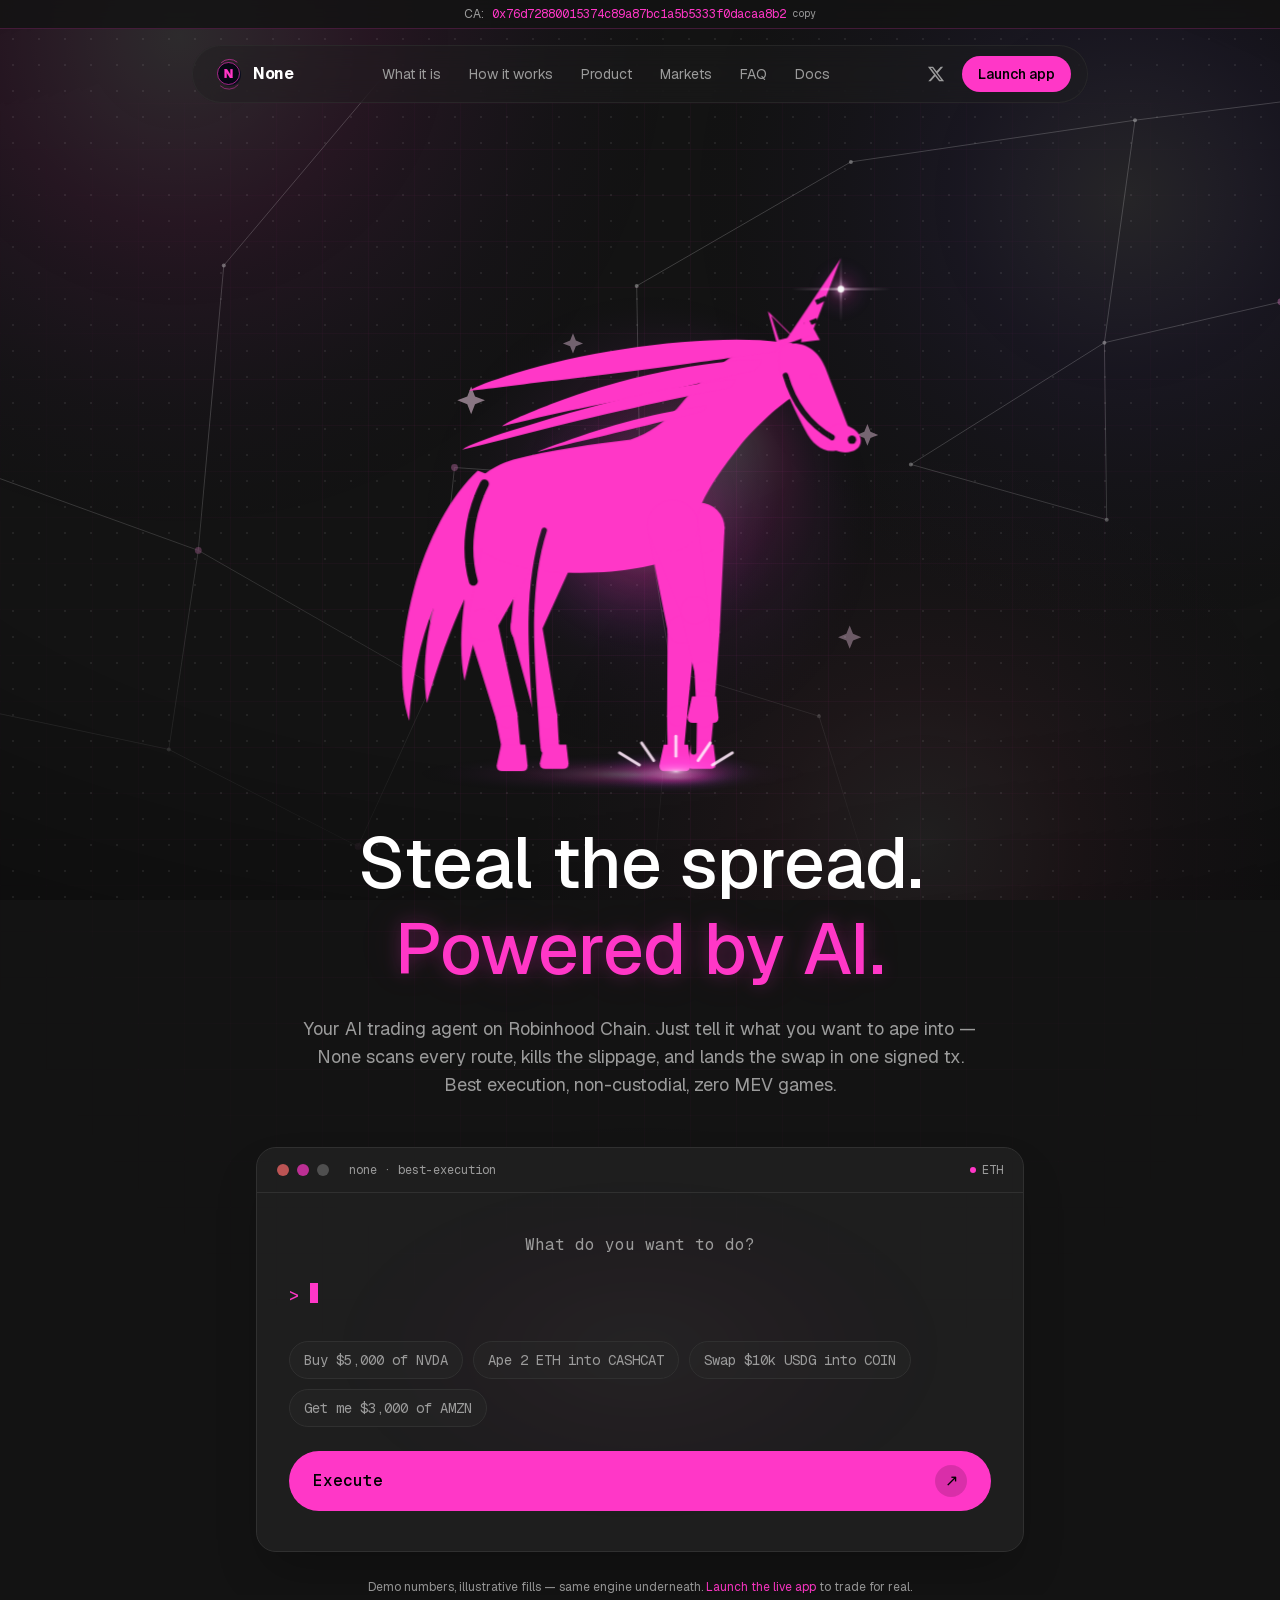
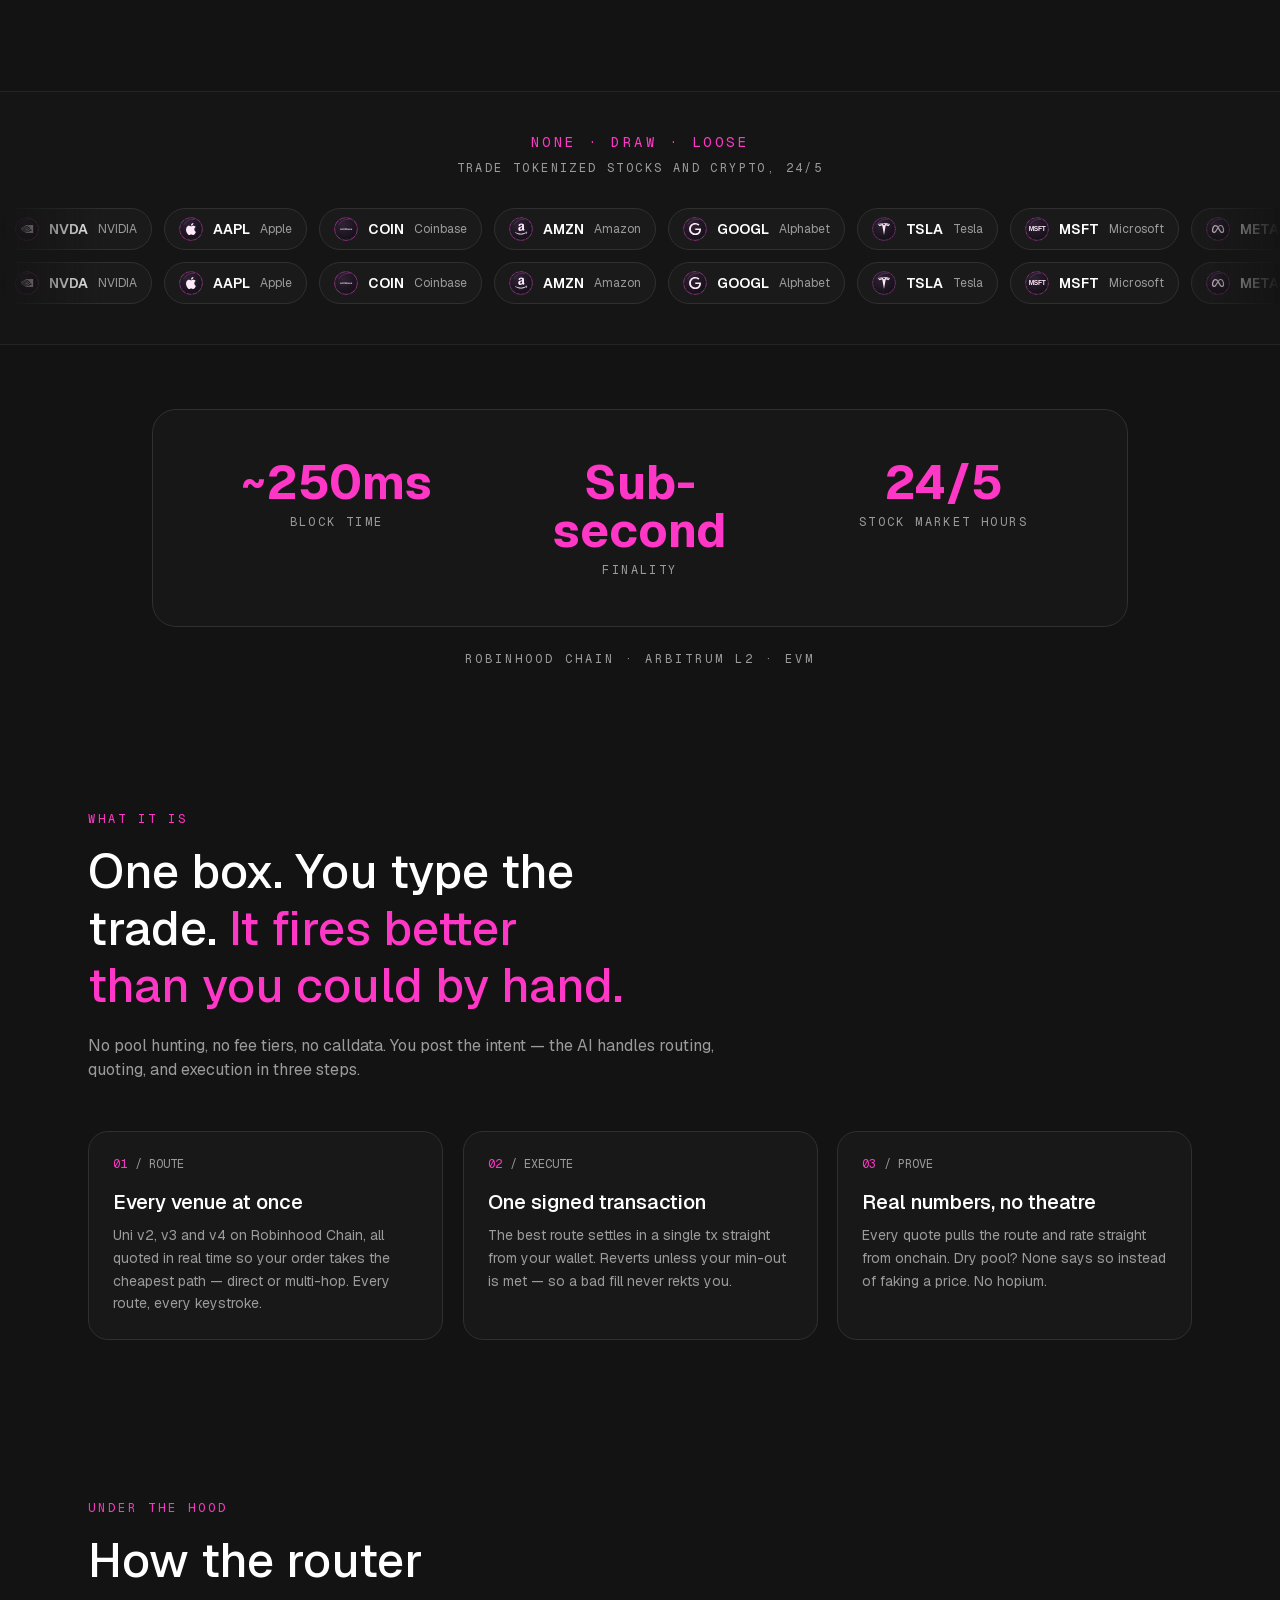
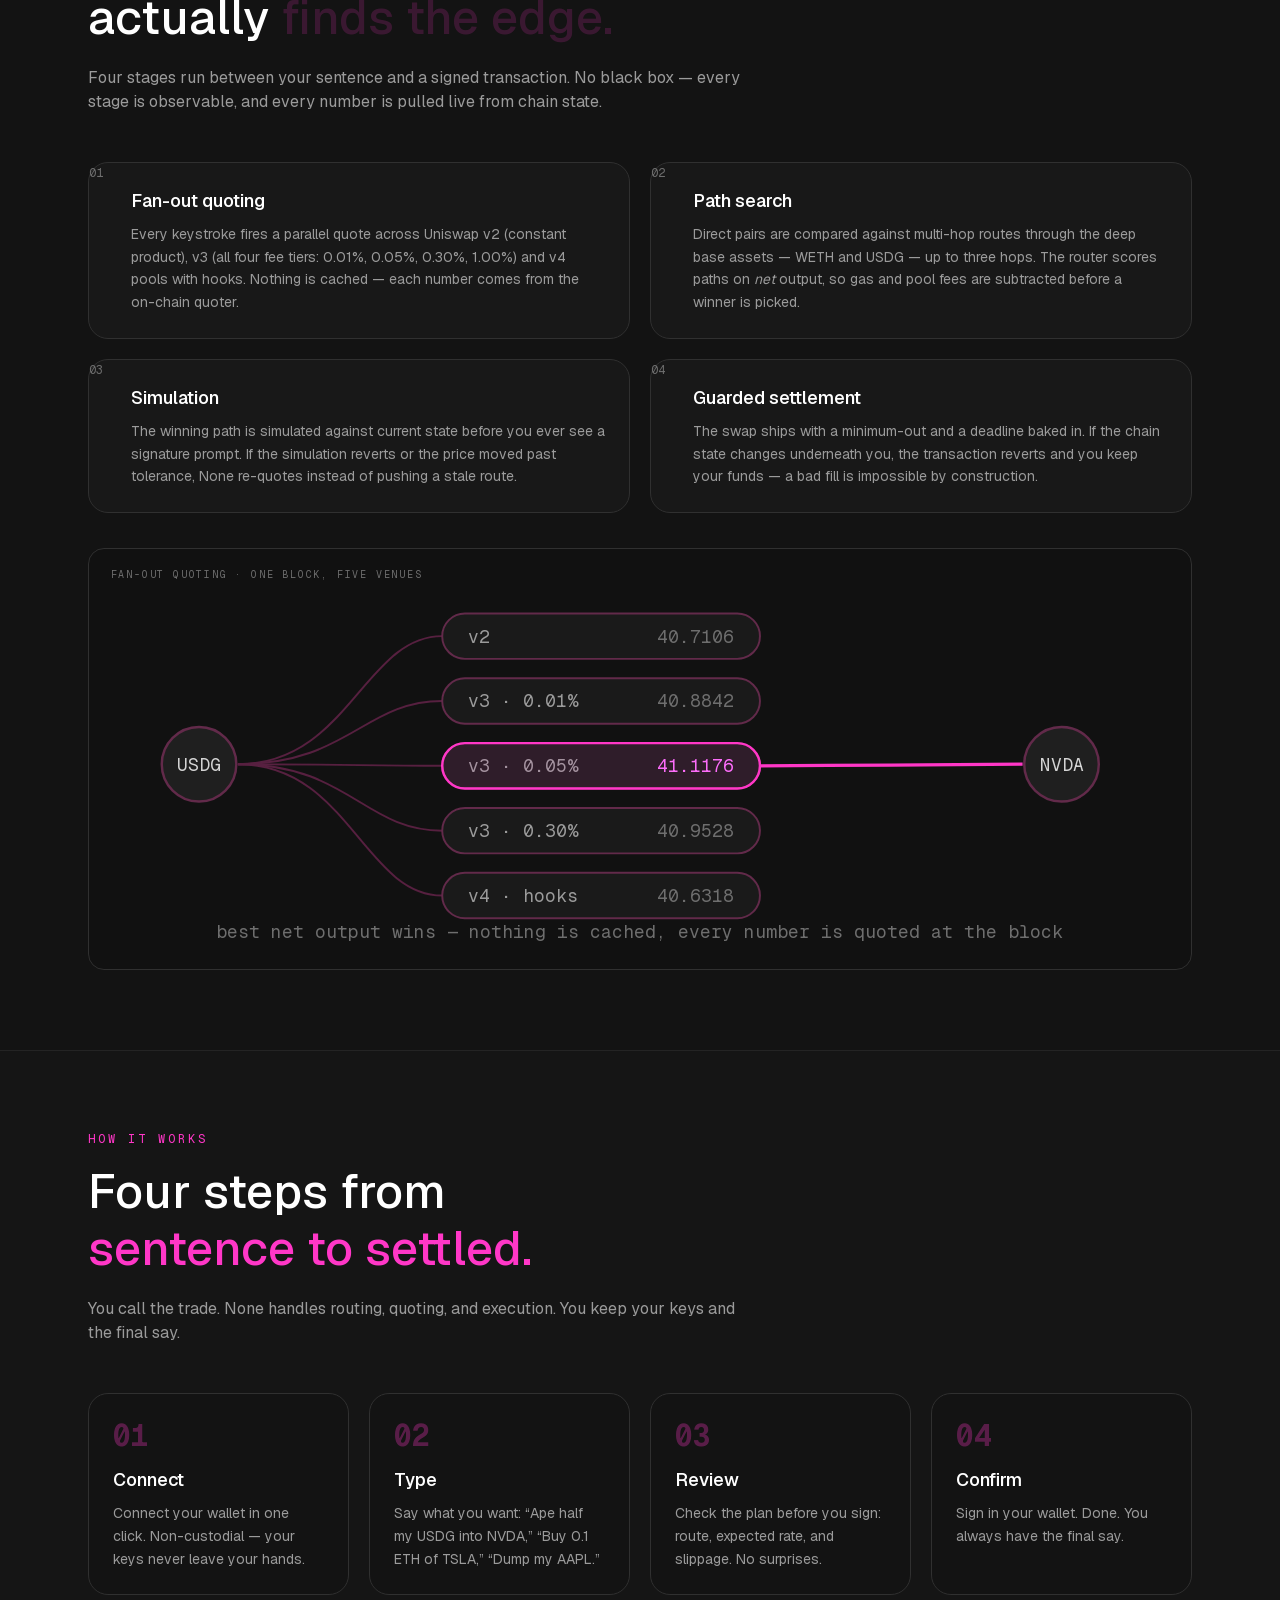
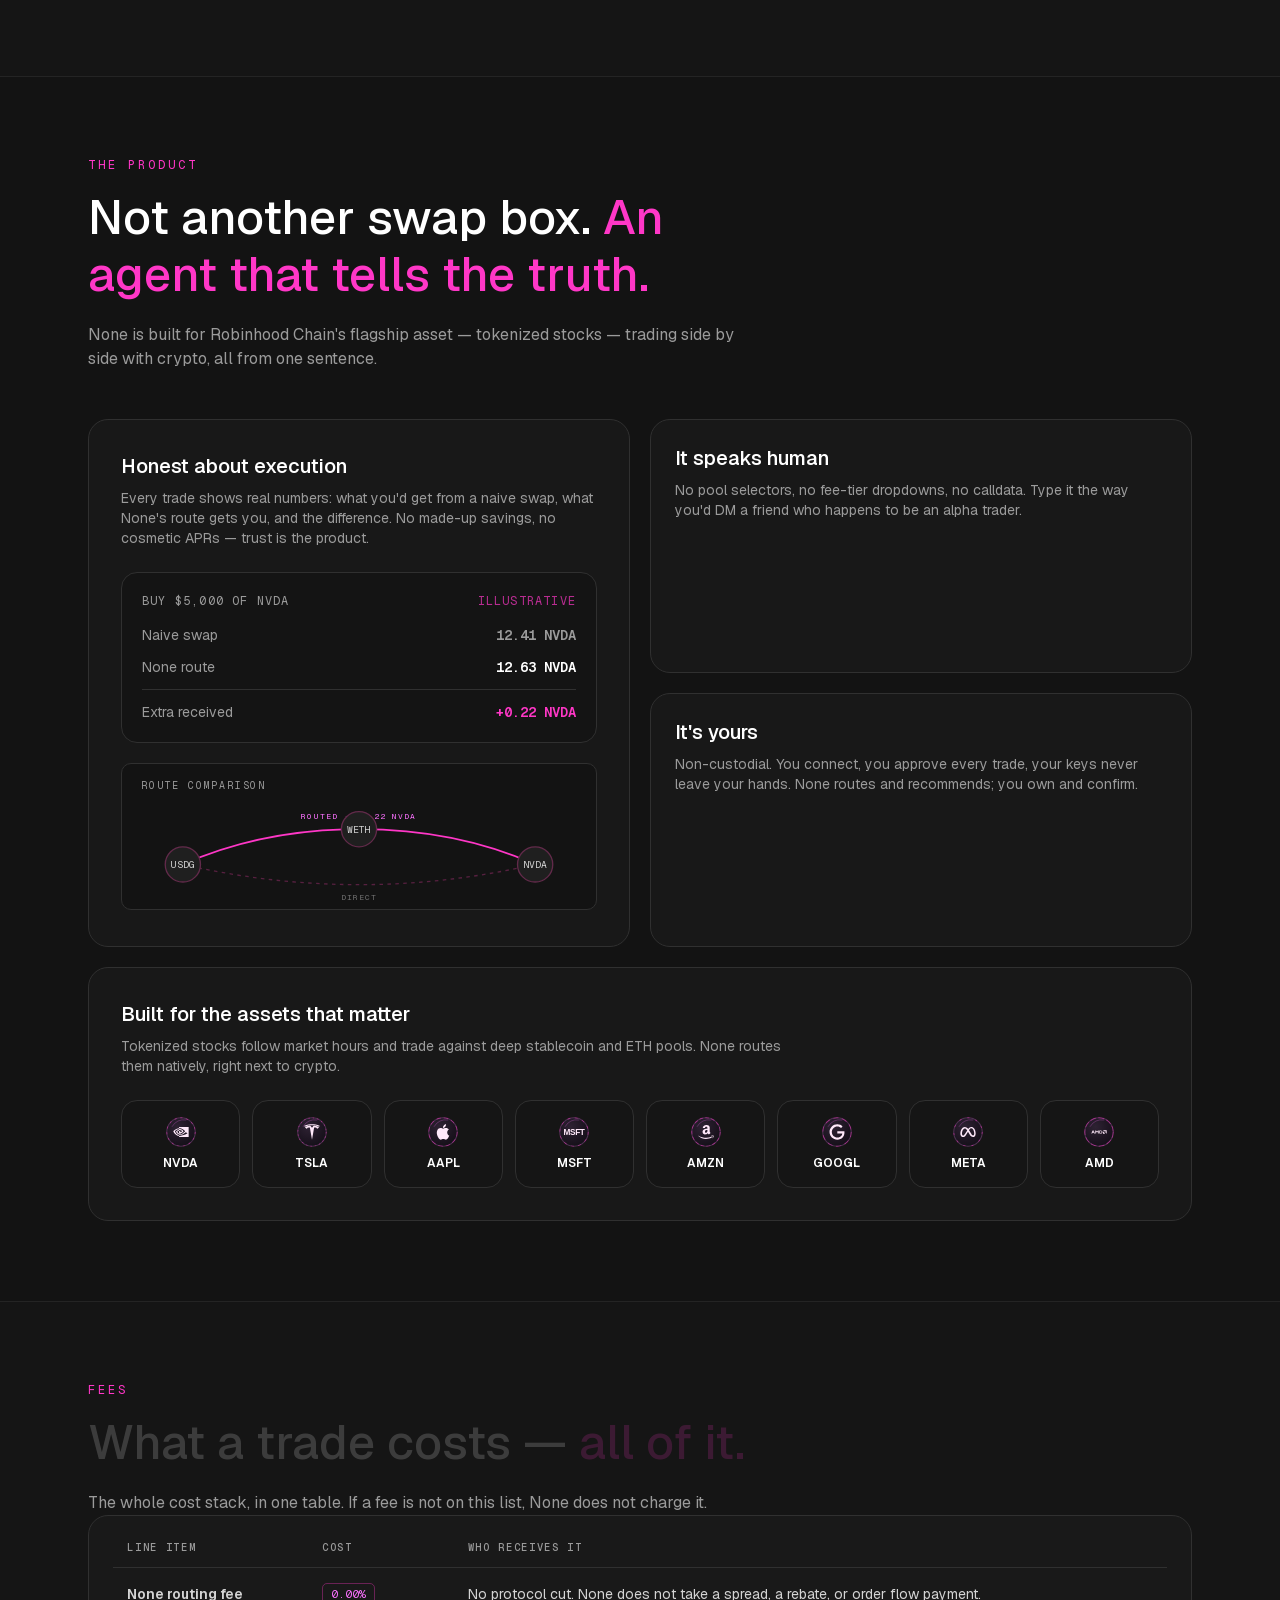
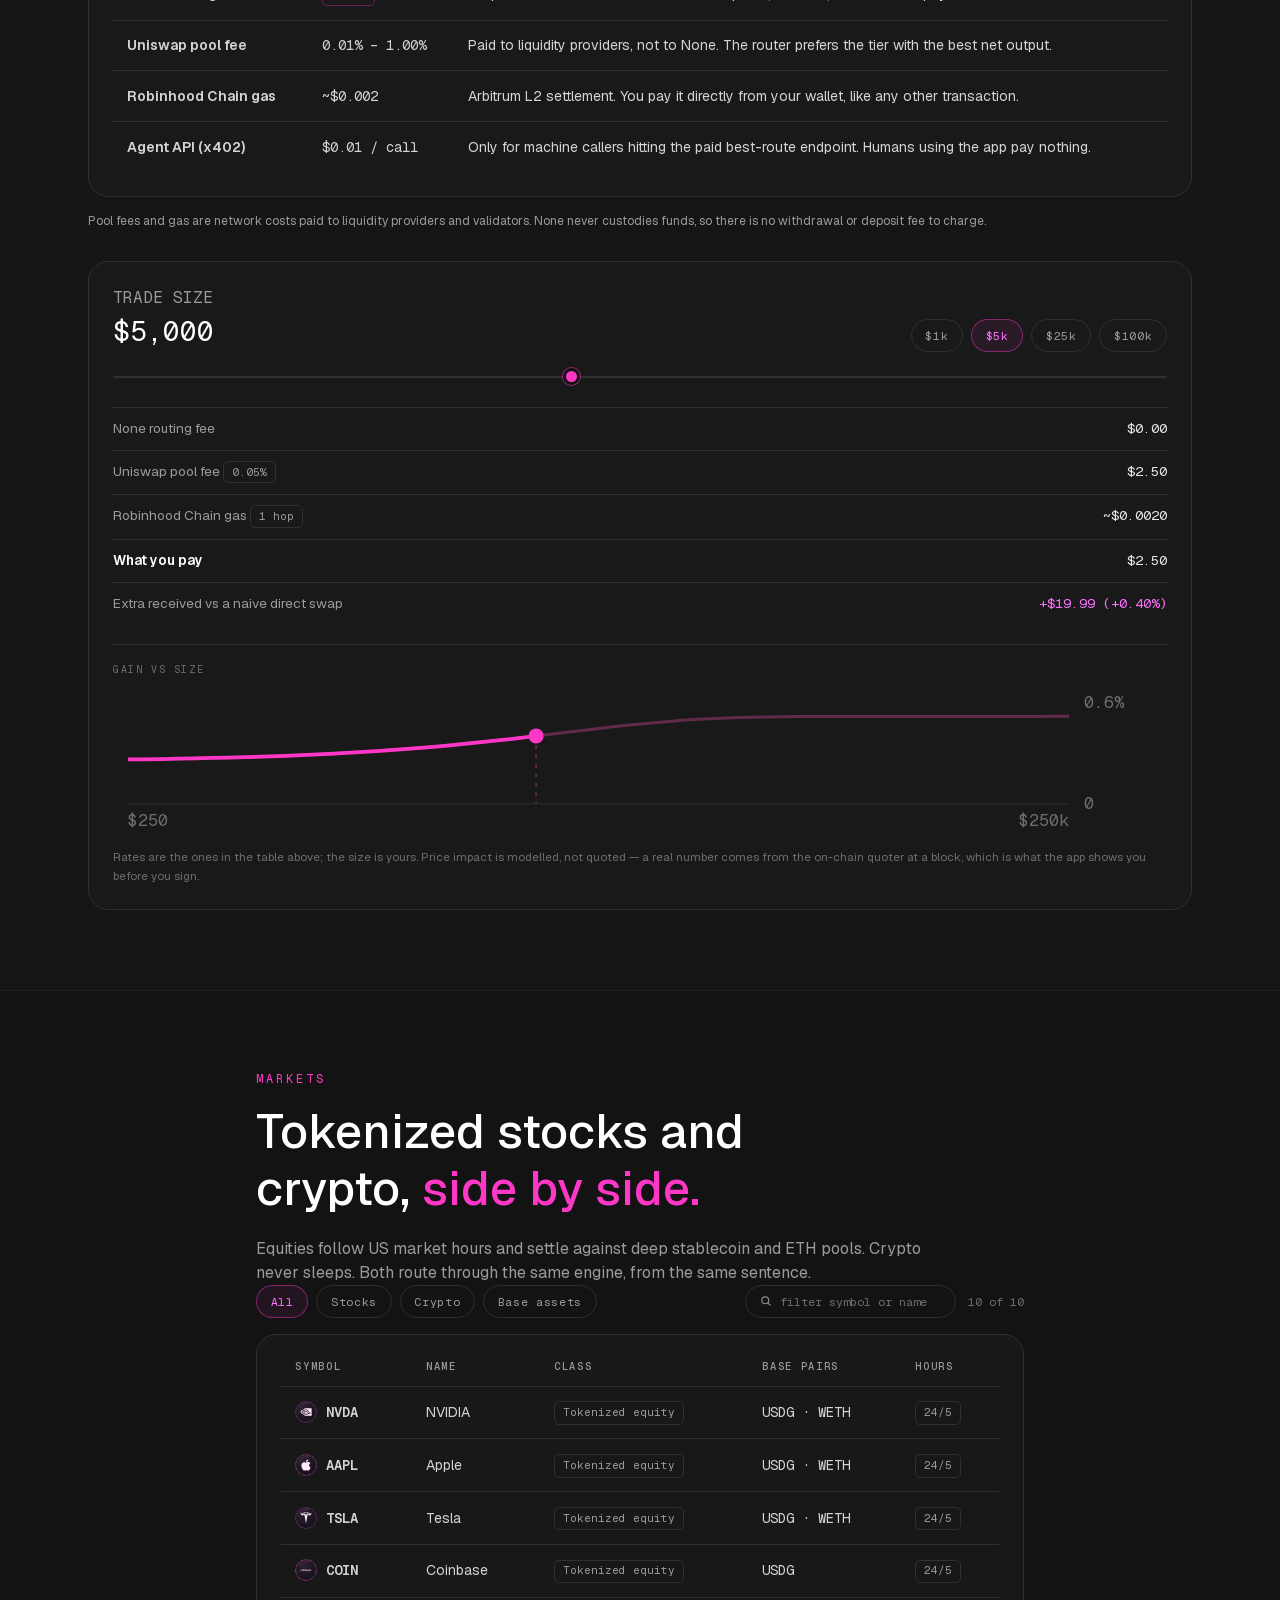
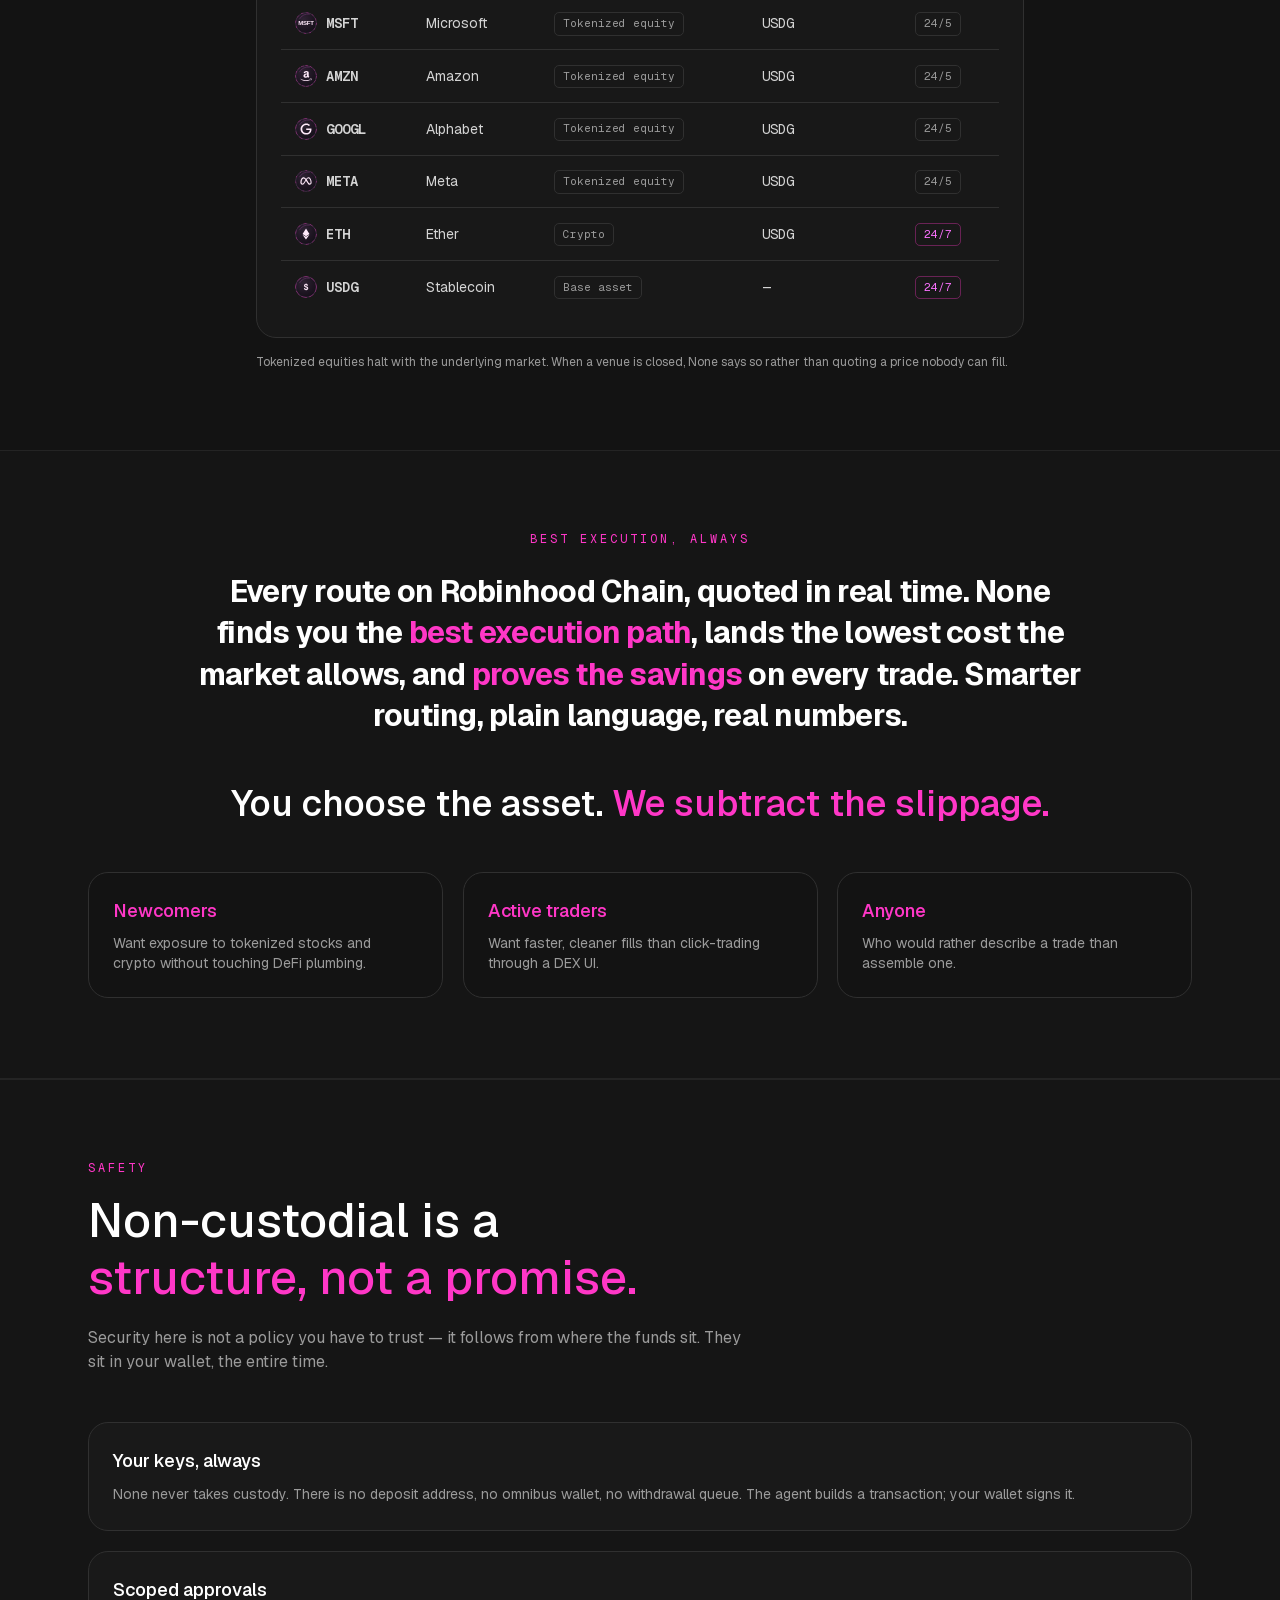
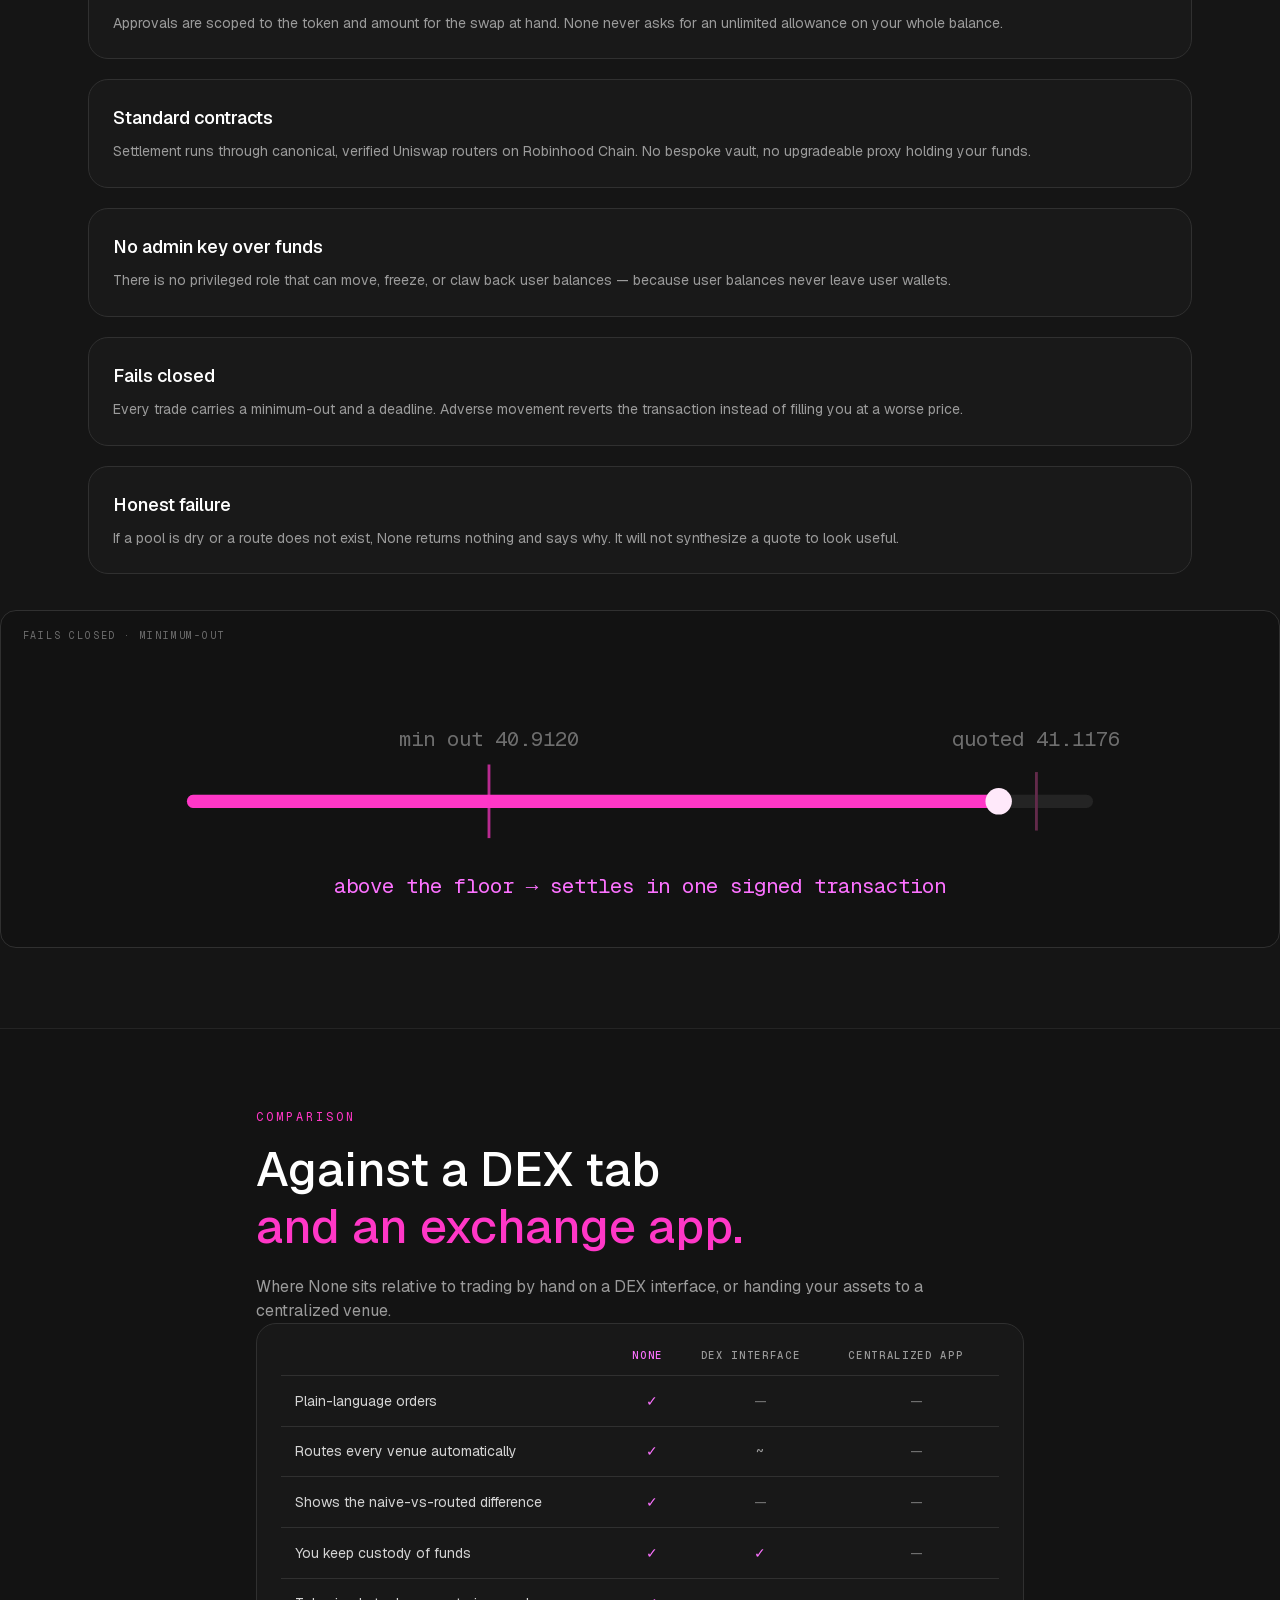
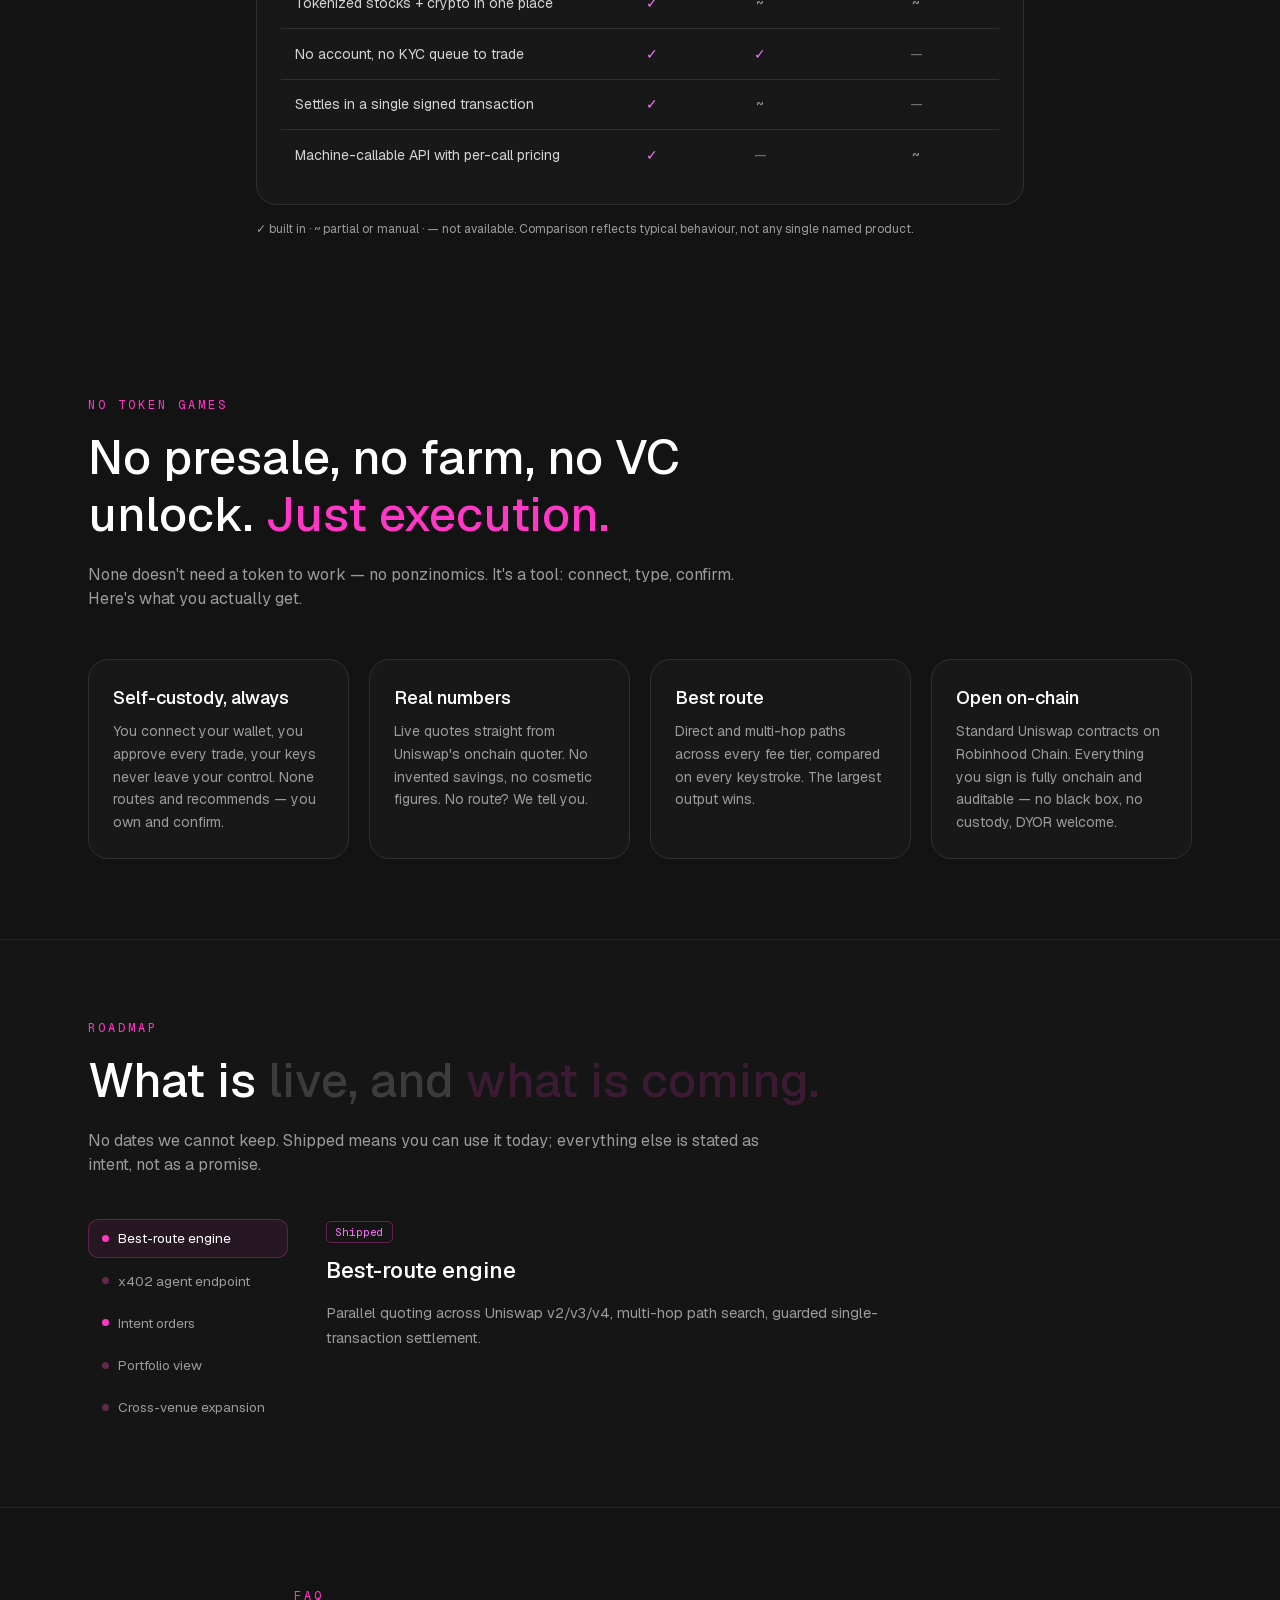
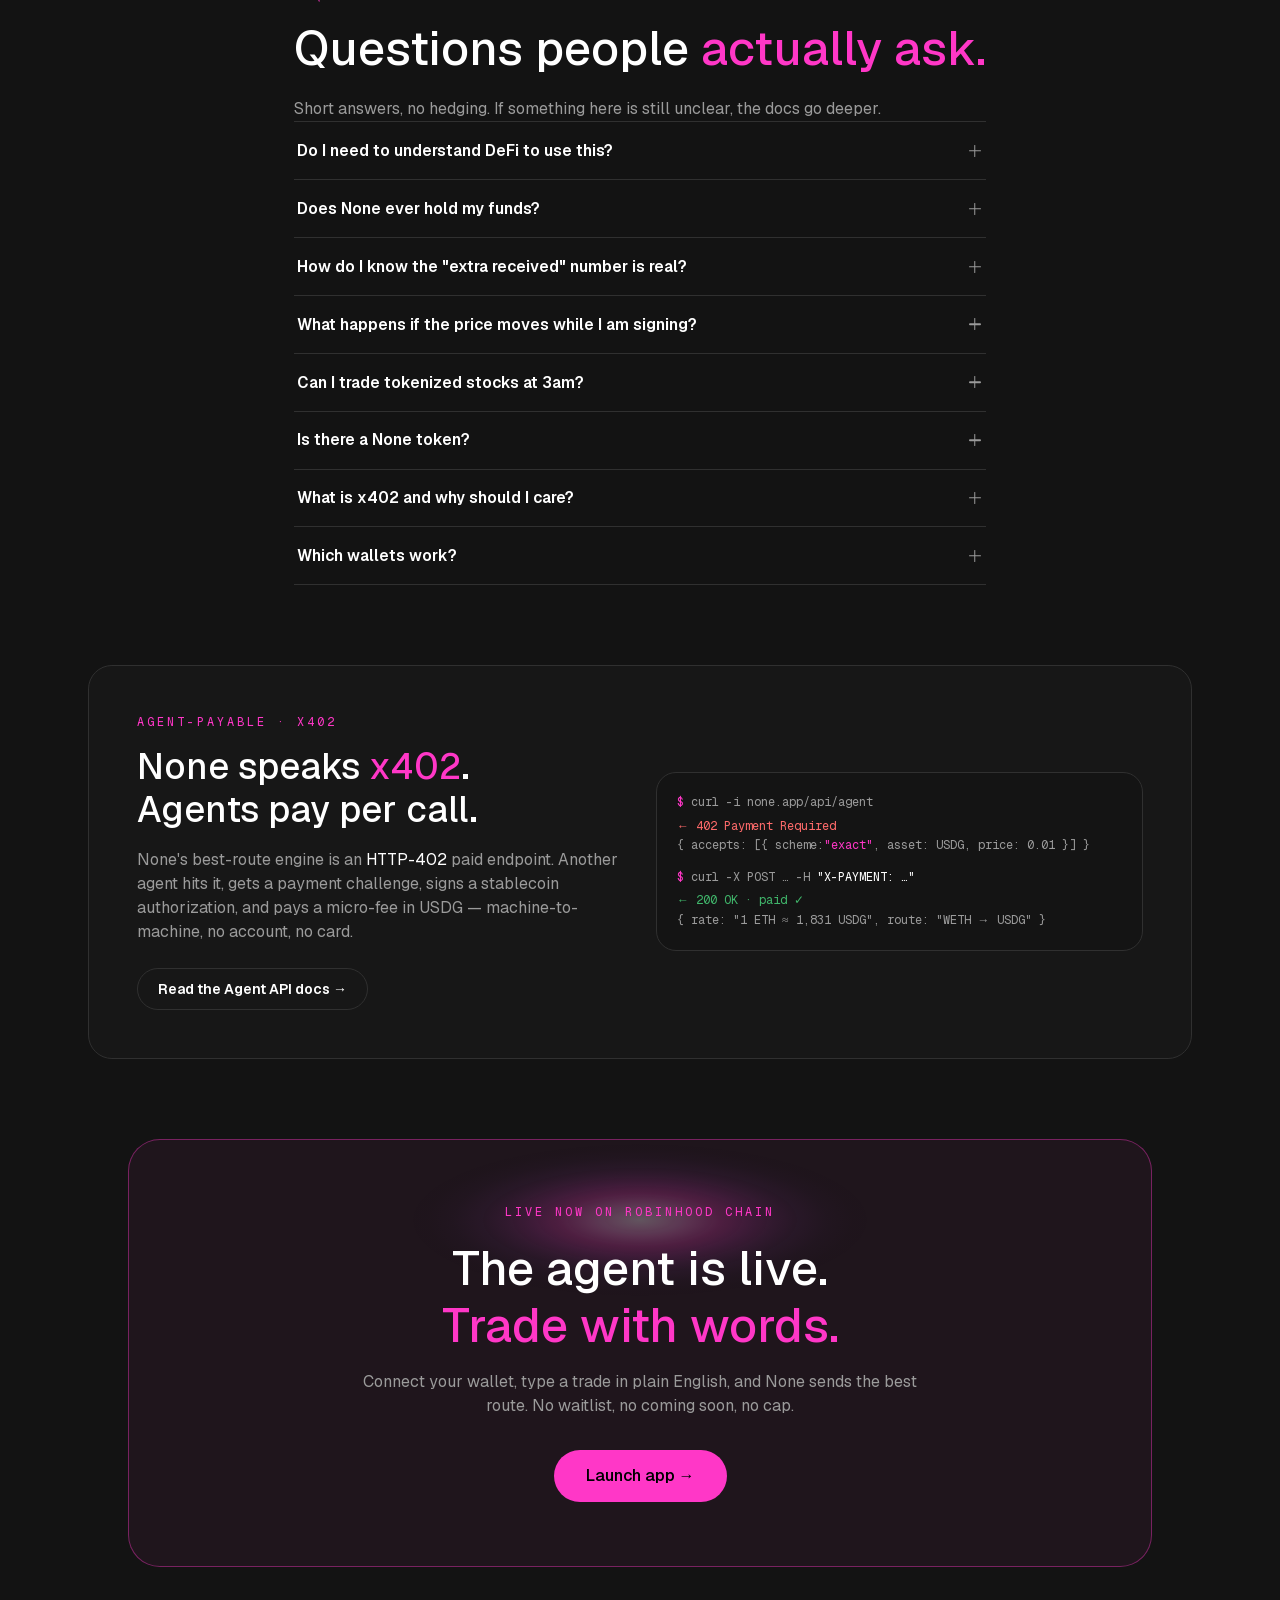
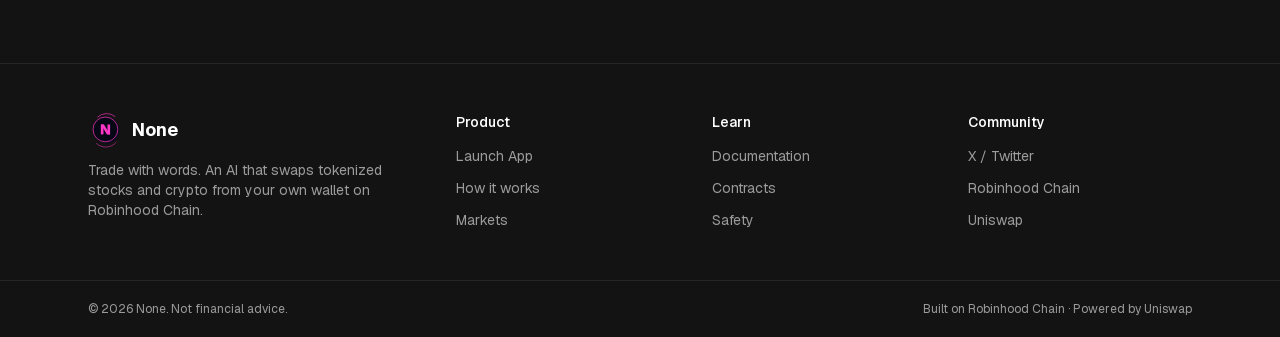
==== index.html @ 1c779f25 "Make the coin burst visible again The animation never stopped — coins run on both localhost and the " ====
<!DOCTYPE html><html lang="en" class="geist_a71539c9-module__T19VSG__variable geist_mono_8d43a2aa-module__8Li5zG__variable h-full antialiased"><head><meta charSet="utf-8"/><meta name="viewport" content="width=device-width, initial-scale=1"/><link rel="preload" href="/_next/static/media/797e433ab948586e-s.p.0r6juujl39pe6.woff2" as="font" crossorigin="" type="font/woff2"/><link rel="preload" href="/_next/static/media/caa3a2e1cccd8315-s.p.0wgildi0cnwt9.woff2" as="font" crossorigin="" type="font/woff2"/><link rel="preload" as="image" href="/mascot-unicorn.svg?v=20"/><link rel="stylesheet" href="/_next/static/chunks/3ksqjcf432ghy.css" data-precedence="next"/><meta name="next-size-adjust" content=""/><title>None AI — Trade &amp; chat on Robinhood Chain</title><meta name="description" content="Talk to a smart AI and swap tokens from your connected wallet on Robinhood Chain. Every trade you sign yourself."/><meta property="og:type" content="website"/><meta property="og:title" content="None AI — Trade &amp; chat on Robinhood Chain"/><meta property="og:description" content="Say the trade in plain language. None quotes every venue, routes it, and hands your wallet one transaction to sign."/><meta property="og:image" content="/og.jpg"/><meta property="og:image:width" content="1200"/><meta property="og:image:height" content="630"/><meta name="twitter:card" content="summary_large_image"/><meta name="twitter:image" content="/og.jpg"/><link rel="icon" href="/icon.svg?icon.06yqt15kuv-1v.svg" sizes="any" type="image/svg+xml"/><style id="nk-enhance">
html{scroll-behavior:smooth}
::selection{background:rgba(255,55,199,.28)}
*{scrollbar-width:thin;scrollbar-color:#3a3a3a #131313}
::-webkit-scrollbar{width:10px;height:10px}
::-webkit-scrollbar-track{background:#131313}
::-webkit-scrollbar-thumb{background:#333;border-radius:8px;border:2px solid #131313}
::-webkit-scrollbar-thumb:hover{background:#3f3f3f}
a:focus-visible,button:focus-visible,input:focus-visible{outline:2px solid #ff37c7;outline-offset:3px;border-radius:12px}

/* Uniswap leans on large radii — 20px on panels, pill on controls.
   The stock utilities here top out much tighter, so they are lifted. */
[class*="rounded-2xl"]{border-radius:20px!important}
[class*="rounded-3xl"]{border-radius:24px!important}
[class*="rounded-xl"]{border-radius:16px!important}
a.bg-accent,button.bg-accent{border-radius:9999px!important;font-weight:535}

/* cards: one quiet hover, no lift theatrics */
[class*="rounded-2xl"][class*="border-border"][class*="bg-surface"],
[class*="rounded-3xl"][class*="border-border"][class*="bg-surface"]{
  transition:border-color .2s ease,background-color .2s ease;
}
@media (hover:hover){
  [class*="rounded-2xl"][class*="border-border"][class*="bg-surface"]:hover,
  [class*="rounded-3xl"][class*="border-border"][class*="bg-surface"]:hover{
    border-color:rgba(255,255,255,.22)!important;
  }
}

/* Soft colour bleeding through a near-black page is the other half of the
   Uniswap look. Two fixed, heavily blurred washes — no animation. */
/* Background in three quiet layers, none of them a filter.

   1. Colour: three broad washes, fixed to the viewport so the page reads as
      moving through a lit space rather than dragging its own lighting along.
   2. Surface: a fine dot lattice across the whole document. The hero already
      carries a 46px line grid; dots are set at 28px so the two never beat
      against each other, and the change of texture marks the hero as the one
      structured area rather than looking accidental.
   3. Depth: a vignette that pulls the corners down and keeps the eye centred.

   Everything is a gradient, so the whole background costs one paint and no
   raster passes. */
/* Each wash is a stop table from .glowkit.py rather than `colour -> transparent`.
   Two things come out of that, and both are why light on this page used to read
   as a pasted disc:

   1. A two-stop ramp is linear, so alpha arrives at the rim still falling and
      then stops. The value is continuous, the slope is not, and the eye
      differentiates edges — that slope step is seen as a faint ring (a Mach
      band). These follow (1-t^2)^3, which lands at zero with zero slope: the
      last segment is 17x shallower than the linear ramp it replaces.
   2. A single colour fading out is not what light does. Each wash runs
      near-white at the core through its own hue to a cooler rim, so the
      falloff carries a temperature and not just an alpha. */
body::before{
  content:"";position:fixed;inset:0;z-index:0;pointer-events:none;
  background:
    radial-gradient(44vw 44vw at 14% 4%,
      rgba(255,233,250,0.115) 0%, rgba(255,176,234,0.1108) 11.1%, rgba(255,120,218,0.0988) 22.2%,
      rgba(255,63,201,0.0808) 33.3%, rgba(235,59,207,0.0594) 44.4%, rgba(212,63,217,0.038) 55.6%,
      rgba(189,67,226,0.0197) 66.7%, rgba(166,71,236,0.0071) 77.8%, rgba(143,76,245,0.0011) 88.9%,
      rgba(120,80,255,0) 100%),
    radial-gradient(40vw 40vw at 88% 22%,
      rgba(239,228,255,0.085) 0%, rgba(201,181,255,0.0819) 11.1%, rgba(163,134,255,0.073) 22.2%,
      rgba(126,87,255,0.0597) 33.3%, rgba(112,73,242,0.0439) 44.4%, rgba(103,65,227,0.0281) 55.6%,
      rgba(94,58,213,0.0146) 66.7%, rgba(85,50,198,0.0052) 77.8%, rgba(76,42,183,0.0008) 88.9%,
      rgba(67,34,168,0) 100%),
    radial-gradient(36vw 36vw at 72% 94%,
      rgba(255,240,244,0.062) 0%, rgba(255,192,211,0.0597) 11.1%, rgba(255,145,178,0.0533) 22.2%,
      rgba(255,97,145,0.0435) 33.3%, rgba(244,86,151,0.032) 44.4%, rgba(230,81,164,0.0205) 55.6%,
      rgba(217,75,177,0.0106) 66.7%, rgba(203,70,190,0.0038) 77.8%, rgba(190,65,203,0.0006) 88.9%,
      rgba(176,60,216,0) 100%),
    radial-gradient(120% 85% at 50% 42%, transparent 52%, rgba(0,0,0,.42) 100%);
}
/* Two surfaces, each where it belongs.

   The network is a hero idea: it says "these are the venues the router walks".
   Left running the full page it cut lines straight through the cards and
   across body copy — exactly the noise it was meant to avoid. So it lives at
   the top of the document, scrolls away with the hero, and fades out before
   the reading starts.

   Below that, only the fine dot lattice remains: a surface, not a picture. */
body::after{
  content:"";position:absolute;top:0;left:0;right:0;height:1000px;
  z-index:0;pointer-events:none;
  background:url("data:image/svg+xml,<svg xmlns='http://www.w3.org/2000/svg' viewBox='0 0 1600 1000' fill='none'><g stroke='%23ffffff' stroke-width='1' opacity='0.30'><line x1='92.8' y1='454.3' x2='50.8' y2='690.8'/><line x1='92.8' y1='454.3' x2='358.3' y2='550.4'/><line x1='50.8' y1='690.8' x2='328.8' y2='749.4'/><line x1='383.8' y1='265.4' x2='358.3' y2='550.4'/><line x1='383.8' y1='265.4' x2='547.1' y2='71.6'/><line x1='358.3' y1='550.4' x2='328.8' y2='749.4'/><line x1='358.3' y1='550.4' x2='591.8' y2='684.2'/><line x1='328.8' y1='749.4' x2='518.0' y2='846.4'/><line x1='614.5' y1='467.5' x2='591.8' y2='684.2'/><line x1='614.5' y1='467.5' x2='800.0' y2='480.4'/><line x1='591.8' y1='684.2' x2='518.0' y2='846.4'/><line x1='796.7' y1='285.9' x2='800.0' y2='480.4'/><line x1='796.7' y1='285.9' x2='1010.9' y2='161.9'/><line x1='800.0' y1='480.4' x2='831.5' y2='670.4'/><line x1='831.5' y1='670.4' x2='809.2' y2='934.5'/><line x1='831.5' y1='670.4' x2='979.0' y2='716.2'/><line x1='809.2' y1='934.5' x2='1047.3' y2='934.6'/><line x1='1010.9' y1='161.9' x2='1295.0' y2='120.2'/><line x1='1070.9' y1='464.4' x2='1264.4' y2='342.7'/><line x1='1070.9' y1='464.4' x2='1266.7' y2='519.7'/><line x1='979.0' y1='716.2' x2='1047.3' y2='934.6'/><line x1='1047.3' y1='934.6' x2='1288.8' y2='947.3'/><line x1='1295.0' y1='120.2' x2='1264.4' y2='342.7'/><line x1='1295.0' y1='120.2' x2='1474.4' y2='97.7'/><line x1='1264.4' y1='342.7' x2='1266.7' y2='519.7'/><line x1='1264.4' y1='342.7' x2='1440.9' y2='301.9'/><line x1='1474.4' y1='97.7' x2='1440.9' y2='301.9'/></g><g opacity='0.55'><circle cx='65.3' cy='126.3' r='2.0' fill='%23ffffff'/><circle cx='92.8' cy='454.3' r='2.0' fill='%23ffffff'/><circle cx='50.8' cy='690.8' r='2.0' fill='%23ffffff'/><circle cx='383.8' cy='265.4' r='2.0' fill='%23ffffff'/><circle cx='358.3' cy='550.4' r='3.4' fill='%23ff8fe0'/><circle cx='328.8' cy='749.4' r='2.0' fill='%23ffffff'/><circle cx='547.1' cy='71.6' r='2.0' fill='%23ffffff'/><circle cx='614.5' cy='467.5' r='3.4' fill='%23ff8fe0'/><circle cx='591.8' cy='684.2' r='2.0' fill='%23ffffff'/><circle cx='518.0' cy='846.4' r='3.4' fill='%23ff8fe0'/><circle cx='796.7' cy='285.9' r='2.0' fill='%23ffffff'/><circle cx='800.0' cy='480.4' r='2.0' fill='%23ffffff'/><circle cx='831.5' cy='670.4' r='3.4' fill='%23ff8fe0'/><circle cx='809.2' cy='934.5' r='2.0' fill='%23ffffff'/><circle cx='1010.9' cy='161.9' r='2.0' fill='%23ffffff'/><circle cx='1070.9' cy='464.4' r='2.0' fill='%23ffffff'/><circle cx='979.0' cy='716.2' r='2.0' fill='%23ffffff'/><circle cx='1047.3' cy='934.6' r='2.0' fill='%23ffffff'/><circle cx='1295.0' cy='120.2' r='2.0' fill='%23ffffff'/><circle cx='1264.4' cy='342.7' r='2.0' fill='%23ffffff'/><circle cx='1266.7' cy='519.7' r='2.0' fill='%23ffffff'/><circle cx='1288.8' cy='947.3' r='2.0' fill='%23ffffff'/><circle cx='1474.4' cy='97.7' r='2.0' fill='%23ffffff'/><circle cx='1440.9' cy='301.9' r='3.4' fill='%23ff8fe0'/></g></svg>") top center / 1600px 1000px no-repeat;
  opacity:.62;
  -webkit-mask-image:linear-gradient(#000 42%, transparent 92%);
  mask-image:linear-gradient(#000 42%, transparent 92%);
}
html::after{
  content:"";position:fixed;inset:0;z-index:0;pointer-events:none;
  background-image:radial-gradient(rgba(255,255,255,.075) 1px, transparent 1px);
  background-size:26px 26px;
}
body>*{position:relative;z-index:1}

img[src^="/logos/"]{opacity:1!important;background:transparent!important}

/* The mascot shipped inside the clone's h-64/h-80 utilities, which cap it at
   256px and leave it looking incidental. It is the hero — give it room. */

/* The stock hero glows are solid blocks pushed through blur(130px) with a CSS
   animation running on top — a very large filter region, re-rasterised for the
   life of the page. A radial gradient gives the same soft falloff for nothing. */
[class*="animate-glow"]{
  filter:none!important;
  animation:none!important;
  background-color:transparent!important;
  background-image:radial-gradient(closest-side,
    rgba(255,233,250,0.3) 0%, rgba(255,176,234,0.289) 11.1%, rgba(255,120,218,0.2577) 22.2%,
    rgba(255,63,201,0.2107) 33.3%, rgba(235,59,207,0.155) 44.4%, rgba(212,63,217,0.0991) 55.6%,
    rgba(189,67,226,0.0514) 66.7%, rgba(166,71,236,0.0185) 77.8%, rgba(143,76,245,0.0028) 88.9%,
    rgba(120,80,255,0) 100%)!important;
  border-radius:50%!important;
  mix-blend-mode:screen;   /* these sit over the network graph — add to it, don't veil it */
}
/* Except this one. It floats in open sky above the unicorn with nothing to
   emit it, and no falloff curve fixes a light that has no source — it just
   reads as a smudge on the screen. The horn is the hero's light. */
[class*="animate-glow"][class*="top-[-6%]"]{display:none!important}

/* Cards ship at 50% surface; anything behind them shows through the copy.
   Opaque panels keep the background a background. */
[class*="bg-surface\\/50"],[class*="bg-surface\\/40"]{background-color:#1b1b1b!important}
/* 348/330 = 496/470: the frame grew at the top to give the horn's halo room to
   fade, so the height grows by the same factor and the horse itself is the size
   it was. */
svg[data-nk-mascot]{
  height:clamp(348px,48.5vw,549px)!important;max-width:100%;
  contain:paint;                 /* its repaints stop at its own bounds */
  will-change:contents;
}


@media (prefers-reduced-motion:reduce){html{scroll-behavior:auto}*{transition:none!important}}
</style>
<script defer src="/nk-enhance.js?v=38"></script><script defer src="/nk-content.js?v=14"></script><script defer src="/nk-blocks.js?v=12"></script><link rel="stylesheet" href="/nk-type.css?v=4"/></head><body class="min-h-full flex flex-col"><div hidden=""><!--$--><!--/$--></div><div class="pointer-events-none fixed inset-x-0 top-0 z-50"><div class="pointer-events-auto flex items-center justify-center gap-2 border-b border-accent/20 bg-background/85 px-3 py-1.5 text-xs backdrop-blur"><span class="text-muted">CA:</span><button title="Copy contract address" class="flex items-center gap-1.5 font-mono text-accent transition-colors hover:text-accent-soft"><span class="hidden sm:inline">0x76d72880015374c89a87bc1a5b5333f0dacaa8b2</span><span class="sm:hidden">0x76d728<!-- -->…<!-- -->caa8b2</span><span class="text-[10px] text-muted">copy</span></button></div><div class="px-3 pt-3 sm:px-4 sm:pt-4"><nav class="pointer-events-auto mx-auto flex max-w-4xl items-center justify-between rounded-full border px-3 py-2.5 transition-all duration-300 sm:px-4 border-border/60 bg-surface/40 backdrop-blur-md"><a class="group flex items-center gap-2 pl-1" href="/"><svg viewBox="0 0 128 128" xmlns="http://www.w3.org/2000/svg" class="h-8 w-8 transition-transform duration-500 group-hover:rotate-[20deg]" aria-hidden="true"><path d="M34 18 A 46 46 0 0 1 96 16" fill="none" stroke="#ff37c7" stroke-width="3" stroke-linecap="round" opacity="0.75"></path><path d="M30 112 A 48 48 0 0 0 100 108" fill="none" stroke="#ff37c7" stroke-width="3" stroke-linecap="round" opacity="0.6"></path><ellipse cx="68" cy="66" rx="44" ry="45" fill="#0a0d1e"></ellipse><circle cx="62" cy="62" r="44" fill="#060714" stroke="#ff37c7" stroke-width="2.5"></circle><g fill="#ff37c7" transform="translate(34.6,34.6) scale(0.55)"><path d="M20 18 h17 v64 h-17 z"></path><path d="M63 18 h17 v64 h-17 z"></path><path d="M20 18 h20 l40 64 h-20 z"></path></g></svg><span class="text-base font-bold tracking-tight">None</span></a><div class="hidden items-center gap-1 md:flex"><a class="rounded-full px-3 py-1.5 text-sm text-muted transition-colors hover:text-foreground" href="/#what">What it is</a><a class="rounded-full px-3 py-1.5 text-sm text-muted transition-colors hover:text-foreground" href="/#how">How it works</a><a class="rounded-full px-3 py-1.5 text-sm text-muted transition-colors hover:text-foreground" href="/#product">Product</a><a class="rounded-full px-3 py-1.5 text-sm text-muted transition-colors hover:text-foreground" href="/docs">Docs</a></div><div class="flex items-center gap-2"><a href="https://x.com/nock_agent" target="_blank" rel="noreferrer" aria-label="None on X" title="@nock_agent on X" class="grid place-items-center rounded-full text-muted transition-colors hover:text-foreground size-9 hover:bg-surface-2"><svg width="18" height="18" viewBox="0 0 24 24" fill="currentColor" aria-hidden="true"><path d="M18.244 2.25h3.308l-7.227 8.26 8.502 11.24H16.17l-5.214-6.817L4.99 21.75H1.68l7.73-8.835L1.254 2.25H8.08l4.713 6.231zm-1.161 17.52h1.833L7.084 4.126H5.117z"></path></svg></a><a class="rounded-full bg-accent px-4 py-2 text-sm font-semibold text-black transition-transform hover:scale-[1.04] hover:bg-accent-soft" href="/app">Launch app</a></div></nav></div></div><section class="relative overflow-hidden pt-28 sm:pt-36"><div class="grid-fade absolute inset-0 -z-10"></div><div class="animate-glow absolute left-1/2 top-[-6%] -z-10 h-72 w-[46rem] -translate-x-1/2 rounded-full bg-accent/20 blur-[130px]"></div><div class="mx-auto max-w-4xl px-4 text-center sm:px-6"><div class="mb-6 flex justify-center" style="opacity:0;transform:translateY(26px);filter:blur(10px);transition-property:opacity, transform, filter;transition-duration:0.8s;transition-timing-function:cubic-bezier(0.16,1,0.3,1);transition-delay:0ms;will-change:opacity, transform, filter"><div class="relative flex items-center justify-center"><div class="animate-glow absolute left-1/2 top-1/2 -z-10 size-64 -translate-x-1/2 -translate-y-1/2 rounded-full bg-accent/35 blur-[80px] sm:size-80"></div><img src="/mascot-unicorn.svg?v=20" alt="None — a unicorn striking the ground, N coins scattering" class="animate-float h-64 w-auto sm:h-80 object-contain"/></div></div><h1 class="text-5xl font-bold leading-[0.92] tracking-tight sm:text-7xl"><span class="rise-word block" style="animation-delay:0.1s">Steal the spread.</span><span class="rise-word block text-accent" style="animation-delay:0.24s">Powered by AI.</span></h1><p class="rise-word mx-auto mt-6 max-w-2xl text-lg text-muted" style="animation-delay:0.4s">Your AI trading agent on Robinhood Chain. Just tell it what you want to ape into — None scans every route, kills the slippage, and lands the swap in one signed tx. Best execution, non-custodial, zero MEV games.</p><div class="rise-word mt-12" style="animation-delay:0.55s"><div class="relative mx-auto w-full max-w-3xl"><div class="animate-glow absolute -inset-8 -z-10 rounded-[2.5rem] bg-accent/15 blur-3xl"></div><div class="overflow-hidden rounded-2xl border border-border bg-surface/95 shadow-2xl backdrop-blur"><div class="flex items-center justify-between border-b border-border px-5 py-3.5"><div class="flex items-center gap-2"><span class="size-3 rounded-full bg-red/70"></span><span class="size-3 rounded-full bg-accent/70"></span><span class="size-3 rounded-full bg-muted/40"></span><span class="ml-3 font-mono text-xs text-muted">none · best-execution</span></div><span class="flex items-center gap-1.5 font-mono text-xs text-muted"><span class="size-1.5 rounded-full bg-accent"></span> ETH</span></div><div class="px-5 py-8 sm:px-8 sm:py-10"><p class="text-center font-mono text-sm text-muted sm:text-base">What do you want to do?</p><div class="mt-6 flex items-start gap-2 font-mono text-base sm:text-lg"><span class="text-accent">&gt;</span><span class="text-foreground"><span class="cursor-blink ml-0.5 inline-block h-5 w-2 translate-y-0.5 bg-accent"></span></span></div><div class="mt-8 flex flex-wrap gap-2.5"><span class="rounded-full border border-border bg-surface-2/60 px-3.5 py-2 font-mono text-xs text-muted sm:text-sm">Buy $5,000 of NVDA</span><span class="rounded-full border border-border bg-surface-2/60 px-3.5 py-2 font-mono text-xs text-muted sm:text-sm">Ape 2 ETH into CASHCAT</span><span class="rounded-full border border-border bg-surface-2/60 px-3.5 py-2 font-mono text-xs text-muted sm:text-sm">Swap $10k USDG into COIN</span><span class="rounded-full border border-border bg-surface-2/60 px-3.5 py-2 font-mono text-xs text-muted sm:text-sm">Get me $3,000 of AMZN</span></div><a class="mt-6 flex items-center justify-between rounded-full bg-accent px-6 py-3.5 font-mono font-semibold text-black transition-transform hover:scale-[1.01] hover:bg-accent-soft" href="/app">Execute<span class="grid size-8 place-items-center rounded-full bg-black/15">↗</span></a></div></div></div></div><p class="mt-5 text-xs text-muted">Demo numbers, illustrative fills — same engine underneath.<!-- --> <a class="text-accent hover:underline" href="/app">Launch the live app</a> <!-- -->to trade for real.</p></div></section><section class="mt-24 border-y border-border/60 bg-surface/20 py-10"><div class="px-4 text-center" style="opacity:0;transform:translateY(26px);filter:blur(10px);transition-property:opacity, transform, filter;transition-duration:0.8s;transition-timing-function:cubic-bezier(0.16,1,0.3,1);transition-delay:0ms;will-change:opacity, transform, filter"><p class="font-mono text-sm uppercase tracking-[0.25em] text-accent">None · Draw · Loose</p><p class="mt-2 font-mono text-xs uppercase tracking-[0.2em] text-muted">Trade tokenized stocks and crypto, 24/5</p></div><div class="mt-8 space-y-3"><div class="marquee-mask flex overflow-hidden "><div class="flex shrink-0 items-center gap-3 pr-3 animate-marquee"><span><span class="flex items-center gap-2.5 whitespace-nowrap rounded-full border border-border bg-surface/70 px-3.5 py-2 text-sm"><span class="relative grid shrink-0 place-items-center overflow-hidden rounded-full bg-accent/15 font-bold text-accent" style="width:24px;height:24px;font-size:8.16px">NVD<img src="/logos/NVDA.svg" alt="NVDA" width="24" height="24" loading="lazy" class="absolute inset-0 h-full w-full rounded-full bg-white object-contain transition-opacity duration-300" style="opacity:0"/></span><span class="font-semibold text-foreground">NVDA</span><span class="text-xs text-muted">NVIDIA</span></span></span><span><span class="flex items-center gap-2.5 whitespace-nowrap rounded-full border border-border bg-surface/70 px-3.5 py-2 text-sm"><span class="relative grid shrink-0 place-items-center overflow-hidden rounded-full bg-accent/15 font-bold text-accent" style="width:24px;height:24px;font-size:8.16px">AAP<img src="/logos/AAPL.svg" alt="AAPL" width="24" height="24" loading="lazy" class="absolute inset-0 h-full w-full rounded-full bg-white object-contain transition-opacity duration-300" style="opacity:0"/></span><span class="font-semibold text-foreground">AAPL</span><span class="text-xs text-muted">Apple</span></span></span><span><span class="flex items-center gap-2.5 whitespace-nowrap rounded-full border border-border bg-surface/70 px-3.5 py-2 text-sm"><span class="relative grid shrink-0 place-items-center overflow-hidden rounded-full bg-accent/15 font-bold text-accent" style="width:24px;height:24px;font-size:8.16px">COI<img src="/logos/COIN.svg" alt="COIN" width="24" height="24" loading="lazy" class="absolute inset-0 h-full w-full rounded-full bg-white object-contain transition-opacity duration-300" style="opacity:0"/></span><span class="font-semibold text-foreground">COIN</span><span class="text-xs text-muted">Coinbase</span></span></span><span><span class="flex items-center gap-2.5 whitespace-nowrap rounded-full border border-border bg-surface/70 px-3.5 py-2 text-sm"><span class="relative grid shrink-0 place-items-center overflow-hidden rounded-full bg-accent/15 font-bold text-accent" style="width:24px;height:24px;font-size:8.16px">AMZ<img src="/logos/AMZN.svg" alt="AMZN" width="24" height="24" loading="lazy" class="absolute inset-0 h-full w-full rounded-full bg-white object-contain transition-opacity duration-300" style="opacity:0"/></span><span class="font-semibold text-foreground">AMZN</span><span class="text-xs text-muted">Amazon</span></span></span><span><span class="flex items-center gap-2.5 whitespace-nowrap rounded-full border border-border bg-surface/70 px-3.5 py-2 text-sm"><span class="relative grid shrink-0 place-items-center overflow-hidden rounded-full bg-accent/15 font-bold text-accent" style="width:24px;height:24px;font-size:8.16px">GOO<img src="/logos/GOOGL.svg" alt="GOOGL" width="24" height="24" loading="lazy" class="absolute inset-0 h-full w-full rounded-full bg-white object-contain transition-opacity duration-300" style="opacity:0"/></span><span class="font-semibold text-foreground">GOOGL</span><span class="text-xs text-muted">Alphabet</span></span></span><span><span class="flex items-center gap-2.5 whitespace-nowrap rounded-full border border-border bg-surface/70 px-3.5 py-2 text-sm"><span class="relative grid shrink-0 place-items-center overflow-hidden rounded-full bg-accent/15 font-bold text-accent" style="width:24px;height:24px;font-size:8.16px">TSL<img src="/logos/TSLA.svg" alt="TSLA" width="24" height="24" loading="lazy" class="absolute inset-0 h-full w-full rounded-full bg-white object-contain transition-opacity duration-300" style="opacity:0"/></span><span class="font-semibold text-foreground">TSLA</span><span class="text-xs text-muted">Tesla</span></span></span><span><span class="flex items-center gap-2.5 whitespace-nowrap rounded-full border border-border bg-surface/70 px-3.5 py-2 text-sm"><span class="relative grid shrink-0 place-items-center overflow-hidden rounded-full bg-accent/15 font-bold text-accent" style="width:24px;height:24px;font-size:8.16px">MSF<img src="/logos/MSFT.svg" alt="MSFT" width="24" height="24" loading="lazy" class="absolute inset-0 h-full w-full rounded-full bg-white object-contain transition-opacity duration-300" style="opacity:0"/></span><span class="font-semibold text-foreground">MSFT</span><span class="text-xs text-muted">Microsoft</span></span></span><span><span class="flex items-center gap-2.5 whitespace-nowrap rounded-full border border-border bg-surface/70 px-3.5 py-2 text-sm"><span class="relative grid shrink-0 place-items-center overflow-hidden rounded-full bg-accent/15 font-bold text-accent" style="width:24px;height:24px;font-size:8.16px">MET<img src="/logos/META.svg" alt="META" width="24" height="24" loading="lazy" class="absolute inset-0 h-full w-full rounded-full bg-white object-contain transition-opacity duration-300" style="opacity:0"/></span><span class="font-semibold text-foreground">META</span><span class="text-xs text-muted">Meta</span></span></span></div><div class="flex shrink-0 items-center gap-3 pr-3 animate-marquee"><span><span class="flex items-center gap-2.5 whitespace-nowrap rounded-full border border-border bg-surface/70 px-3.5 py-2 text-sm"><span class="relative grid shrink-0 place-items-center overflow-hidden rounded-full bg-accent/15 font-bold text-accent" style="width:24px;height:24px;font-size:8.16px">NVD<img src="/logos/NVDA.svg" alt="NVDA" width="24" height="24" loading="lazy" class="absolute inset-0 h-full w-full rounded-full bg-white object-contain transition-opacity duration-300" style="opacity:0"/></span><span class="font-semibold text-foreground">NVDA</span><span class="text-xs text-muted">NVIDIA</span></span></span><span><span class="flex items-center gap-2.5 whitespace-nowrap rounded-full border border-border bg-surface/70 px-3.5 py-2 text-sm"><span class="relative grid shrink-0 place-items-center overflow-hidden rounded-full bg-accent/15 font-bold text-accent" style="width:24px;height:24px;font-size:8.16px">AAP<img src="/logos/AAPL.svg" alt="AAPL" width="24" height="24" loading="lazy" class="absolute inset-0 h-full w-full rounded-full bg-white object-contain transition-opacity duration-300" style="opacity:0"/></span><span class="font-semibold text-foreground">AAPL</span><span class="text-xs text-muted">Apple</span></span></span><span><span class="flex items-center gap-2.5 whitespace-nowrap rounded-full border border-border bg-surface/70 px-3.5 py-2 text-sm"><span class="relative grid shrink-0 place-items-center overflow-hidden rounded-full bg-accent/15 font-bold text-accent" style="width:24px;height:24px;font-size:8.16px">COI<img src="/logos/COIN.svg" alt="COIN" width="24" height="24" loading="lazy" class="absolute inset-0 h-full w-full rounded-full bg-white object-contain transition-opacity duration-300" style="opacity:0"/></span><span class="font-semibold text-foreground">COIN</span><span class="text-xs text-muted">Coinbase</span></span></span><span><span class="flex items-center gap-2.5 whitespace-nowrap rounded-full border border-border bg-surface/70 px-3.5 py-2 text-sm"><span class="relative grid shrink-0 place-items-center overflow-hidden rounded-full bg-accent/15 font-bold text-accent" style="width:24px;height:24px;font-size:8.16px">AMZ<img src="/logos/AMZN.svg" alt="AMZN" width="24" height="24" loading="lazy" class="absolute inset-0 h-full w-full rounded-full bg-white object-contain transition-opacity duration-300" style="opacity:0"/></span><span class="font-semibold text-foreground">AMZN</span><span class="text-xs text-muted">Amazon</span></span></span><span><span class="flex items-center gap-2.5 whitespace-nowrap rounded-full border border-border bg-surface/70 px-3.5 py-2 text-sm"><span class="relative grid shrink-0 place-items-center overflow-hidden rounded-full bg-accent/15 font-bold text-accent" style="width:24px;height:24px;font-size:8.16px">GOO<img src="/logos/GOOGL.svg" alt="GOOGL" width="24" height="24" loading="lazy" class="absolute inset-0 h-full w-full rounded-full bg-white object-contain transition-opacity duration-300" style="opacity:0"/></span><span class="font-semibold text-foreground">GOOGL</span><span class="text-xs text-muted">Alphabet</span></span></span><span><span class="flex items-center gap-2.5 whitespace-nowrap rounded-full border border-border bg-surface/70 px-3.5 py-2 text-sm"><span class="relative grid shrink-0 place-items-center overflow-hidden rounded-full bg-accent/15 font-bold text-accent" style="width:24px;height:24px;font-size:8.16px">TSL<img src="/logos/TSLA.svg" alt="TSLA" width="24" height="24" loading="lazy" class="absolute inset-0 h-full w-full rounded-full bg-white object-contain transition-opacity duration-300" style="opacity:0"/></span><span class="font-semibold text-foreground">TSLA</span><span class="text-xs text-muted">Tesla</span></span></span><span><span class="flex items-center gap-2.5 whitespace-nowrap rounded-full border border-border bg-surface/70 px-3.5 py-2 text-sm"><span class="relative grid shrink-0 place-items-center overflow-hidden rounded-full bg-accent/15 font-bold text-accent" style="width:24px;height:24px;font-size:8.16px">MSF<img src="/logos/MSFT.svg" alt="MSFT" width="24" height="24" loading="lazy" class="absolute inset-0 h-full w-full rounded-full bg-white object-contain transition-opacity duration-300" style="opacity:0"/></span><span class="font-semibold text-foreground">MSFT</span><span class="text-xs text-muted">Microsoft</span></span></span><span><span class="flex items-center gap-2.5 whitespace-nowrap rounded-full border border-border bg-surface/70 px-3.5 py-2 text-sm"><span class="relative grid shrink-0 place-items-center overflow-hidden rounded-full bg-accent/15 font-bold text-accent" style="width:24px;height:24px;font-size:8.16px">MET<img src="/logos/META.svg" alt="META" width="24" height="24" loading="lazy" class="absolute inset-0 h-full w-full rounded-full bg-white object-contain transition-opacity duration-300" style="opacity:0"/></span><span class="font-semibold text-foreground">META</span><span class="text-xs text-muted">Meta</span></span></span></div></div><div class="marquee-mask flex overflow-hidden "><div class="flex shrink-0 items-center gap-3 pr-3 animate-marquee-rev"><span><span class="flex items-center gap-2.5 whitespace-nowrap rounded-full border border-border bg-surface/70 px-3.5 py-2 text-sm"><span class="relative grid shrink-0 place-items-center overflow-hidden rounded-full bg-accent/15 font-bold text-accent" style="width:24px;height:24px;font-size:8.16px">NVD<img src="/logos/NVDA.svg" alt="NVDA" width="24" height="24" loading="lazy" class="absolute inset-0 h-full w-full rounded-full bg-white object-contain transition-opacity duration-300" style="opacity:0"/></span><span class="font-semibold text-foreground">NVDA</span><span class="text-xs text-muted">NVIDIA</span></span></span><span><span class="flex items-center gap-2.5 whitespace-nowrap rounded-full border border-border bg-surface/70 px-3.5 py-2 text-sm"><span class="relative grid shrink-0 place-items-center overflow-hidden rounded-full bg-accent/15 font-bold text-accent" style="width:24px;height:24px;font-size:8.16px">AAP<img src="/logos/AAPL.svg" alt="AAPL" width="24" height="24" loading="lazy" class="absolute inset-0 h-full w-full rounded-full bg-white object-contain transition-opacity duration-300" style="opacity:0"/></span><span class="font-semibold text-foreground">AAPL</span><span class="text-xs text-muted">Apple</span></span></span><span><span class="flex items-center gap-2.5 whitespace-nowrap rounded-full border border-border bg-surface/70 px-3.5 py-2 text-sm"><span class="relative grid shrink-0 place-items-center overflow-hidden rounded-full bg-accent/15 font-bold text-accent" style="width:24px;height:24px;font-size:8.16px">COI<img src="/logos/COIN.svg" alt="COIN" width="24" height="24" loading="lazy" class="absolute inset-0 h-full w-full rounded-full bg-white object-contain transition-opacity duration-300" style="opacity:0"/></span><span class="font-semibold text-foreground">COIN</span><span class="text-xs text-muted">Coinbase</span></span></span><span><span class="flex items-center gap-2.5 whitespace-nowrap rounded-full border border-border bg-surface/70 px-3.5 py-2 text-sm"><span class="relative grid shrink-0 place-items-center overflow-hidden rounded-full bg-accent/15 font-bold text-accent" style="width:24px;height:24px;font-size:8.16px">AMZ<img src="/logos/AMZN.svg" alt="AMZN" width="24" height="24" loading="lazy" class="absolute inset-0 h-full w-full rounded-full bg-white object-contain transition-opacity duration-300" style="opacity:0"/></span><span class="font-semibold text-foreground">AMZN</span><span class="text-xs text-muted">Amazon</span></span></span><span><span class="flex items-center gap-2.5 whitespace-nowrap rounded-full border border-border bg-surface/70 px-3.5 py-2 text-sm"><span class="relative grid shrink-0 place-items-center overflow-hidden rounded-full bg-accent/15 font-bold text-accent" style="width:24px;height:24px;font-size:8.16px">GOO<img src="/logos/GOOGL.svg" alt="GOOGL" width="24" height="24" loading="lazy" class="absolute inset-0 h-full w-full rounded-full bg-white object-contain transition-opacity duration-300" style="opacity:0"/></span><span class="font-semibold text-foreground">GOOGL</span><span class="text-xs text-muted">Alphabet</span></span></span><span><span class="flex items-center gap-2.5 whitespace-nowrap rounded-full border border-border bg-surface/70 px-3.5 py-2 text-sm"><span class="relative grid shrink-0 place-items-center overflow-hidden rounded-full bg-accent/15 font-bold text-accent" style="width:24px;height:24px;font-size:8.16px">TSL<img src="/logos/TSLA.svg" alt="TSLA" width="24" height="24" loading="lazy" class="absolute inset-0 h-full w-full rounded-full bg-white object-contain transition-opacity duration-300" style="opacity:0"/></span><span class="font-semibold text-foreground">TSLA</span><span class="text-xs text-muted">Tesla</span></span></span><span><span class="flex items-center gap-2.5 whitespace-nowrap rounded-full border border-border bg-surface/70 px-3.5 py-2 text-sm"><span class="relative grid shrink-0 place-items-center overflow-hidden rounded-full bg-accent/15 font-bold text-accent" style="width:24px;height:24px;font-size:8.16px">MSF<img src="/logos/MSFT.svg" alt="MSFT" width="24" height="24" loading="lazy" class="absolute inset-0 h-full w-full rounded-full bg-white object-contain transition-opacity duration-300" style="opacity:0"/></span><span class="font-semibold text-foreground">MSFT</span><span class="text-xs text-muted">Microsoft</span></span></span><span><span class="flex items-center gap-2.5 whitespace-nowrap rounded-full border border-border bg-surface/70 px-3.5 py-2 text-sm"><span class="relative grid shrink-0 place-items-center overflow-hidden rounded-full bg-accent/15 font-bold text-accent" style="width:24px;height:24px;font-size:8.16px">MET<img src="/logos/META.svg" alt="META" width="24" height="24" loading="lazy" class="absolute inset-0 h-full w-full rounded-full bg-white object-contain transition-opacity duration-300" style="opacity:0"/></span><span class="font-semibold text-foreground">META</span><span class="text-xs text-muted">Meta</span></span></span></div><div class="flex shrink-0 items-center gap-3 pr-3 animate-marquee-rev"><span><span class="flex items-center gap-2.5 whitespace-nowrap rounded-full border border-border bg-surface/70 px-3.5 py-2 text-sm"><span class="relative grid shrink-0 place-items-center overflow-hidden rounded-full bg-accent/15 font-bold text-accent" style="width:24px;height:24px;font-size:8.16px">NVD<img src="/logos/NVDA.svg" alt="NVDA" width="24" height="24" loading="lazy" class="absolute inset-0 h-full w-full rounded-full bg-white object-contain transition-opacity duration-300" style="opacity:0"/></span><span class="font-semibold text-foreground">NVDA</span><span class="text-xs text-muted">NVIDIA</span></span></span><span><span class="flex items-center gap-2.5 whitespace-nowrap rounded-full border border-border bg-surface/70 px-3.5 py-2 text-sm"><span class="relative grid shrink-0 place-items-center overflow-hidden rounded-full bg-accent/15 font-bold text-accent" style="width:24px;height:24px;font-size:8.16px">AAP<img src="/logos/AAPL.svg" alt="AAPL" width="24" height="24" loading="lazy" class="absolute inset-0 h-full w-full rounded-full bg-white object-contain transition-opacity duration-300" style="opacity:0"/></span><span class="font-semibold text-foreground">AAPL</span><span class="text-xs text-muted">Apple</span></span></span><span><span class="flex items-center gap-2.5 whitespace-nowrap rounded-full border border-border bg-surface/70 px-3.5 py-2 text-sm"><span class="relative grid shrink-0 place-items-center overflow-hidden rounded-full bg-accent/15 font-bold text-accent" style="width:24px;height:24px;font-size:8.16px">COI<img src="/logos/COIN.svg" alt="COIN" width="24" height="24" loading="lazy" class="absolute inset-0 h-full w-full rounded-full bg-white object-contain transition-opacity duration-300" style="opacity:0"/></span><span class="font-semibold text-foreground">COIN</span><span class="text-xs text-muted">Coinbase</span></span></span><span><span class="flex items-center gap-2.5 whitespace-nowrap rounded-full border border-border bg-surface/70 px-3.5 py-2 text-sm"><span class="relative grid shrink-0 place-items-center overflow-hidden rounded-full bg-accent/15 font-bold text-accent" style="width:24px;height:24px;font-size:8.16px">AMZ<img src="/logos/AMZN.svg" alt="AMZN" width="24" height="24" loading="lazy" class="absolute inset-0 h-full w-full rounded-full bg-white object-contain transition-opacity duration-300" style="opacity:0"/></span><span class="font-semibold text-foreground">AMZN</span><span class="text-xs text-muted">Amazon</span></span></span><span><span class="flex items-center gap-2.5 whitespace-nowrap rounded-full border border-border bg-surface/70 px-3.5 py-2 text-sm"><span class="relative grid shrink-0 place-items-center overflow-hidden rounded-full bg-accent/15 font-bold text-accent" style="width:24px;height:24px;font-size:8.16px">GOO<img src="/logos/GOOGL.svg" alt="GOOGL" width="24" height="24" loading="lazy" class="absolute inset-0 h-full w-full rounded-full bg-white object-contain transition-opacity duration-300" style="opacity:0"/></span><span class="font-semibold text-foreground">GOOGL</span><span class="text-xs text-muted">Alphabet</span></span></span><span><span class="flex items-center gap-2.5 whitespace-nowrap rounded-full border border-border bg-surface/70 px-3.5 py-2 text-sm"><span class="relative grid shrink-0 place-items-center overflow-hidden rounded-full bg-accent/15 font-bold text-accent" style="width:24px;height:24px;font-size:8.16px">TSL<img src="/logos/TSLA.svg" alt="TSLA" width="24" height="24" loading="lazy" class="absolute inset-0 h-full w-full rounded-full bg-white object-contain transition-opacity duration-300" style="opacity:0"/></span><span class="font-semibold text-foreground">TSLA</span><span class="text-xs text-muted">Tesla</span></span></span><span><span class="flex items-center gap-2.5 whitespace-nowrap rounded-full border border-border bg-surface/70 px-3.5 py-2 text-sm"><span class="relative grid shrink-0 place-items-center overflow-hidden rounded-full bg-accent/15 font-bold text-accent" style="width:24px;height:24px;font-size:8.16px">MSF<img src="/logos/MSFT.svg" alt="MSFT" width="24" height="24" loading="lazy" class="absolute inset-0 h-full w-full rounded-full bg-white object-contain transition-opacity duration-300" style="opacity:0"/></span><span class="font-semibold text-foreground">MSFT</span><span class="text-xs text-muted">Microsoft</span></span></span><span><span class="flex items-center gap-2.5 whitespace-nowrap rounded-full border border-border bg-surface/70 px-3.5 py-2 text-sm"><span class="relative grid shrink-0 place-items-center overflow-hidden rounded-full bg-accent/15 font-bold text-accent" style="width:24px;height:24px;font-size:8.16px">MET<img src="/logos/META.svg" alt="META" width="24" height="24" loading="lazy" class="absolute inset-0 h-full w-full rounded-full bg-white object-contain transition-opacity duration-300" style="opacity:0"/></span><span class="font-semibold text-foreground">META</span><span class="text-xs text-muted">Meta</span></span></span></div></div></div></section><section class="mx-auto max-w-5xl px-4 py-16 sm:px-6"><div class="rounded-3xl border border-border bg-surface/40 p-8 sm:p-12" style="opacity:0;transform:translateY(26px);filter:blur(10px);transition-property:opacity, transform, filter;transition-duration:0.8s;transition-timing-function:cubic-bezier(0.16,1,0.3,1);transition-delay:0ms;will-change:opacity, transform, filter"><div class="grid grid-cols-1 gap-8 text-center sm:grid-cols-3"><div><div class="text-4xl font-bold text-accent sm:text-5xl">~250ms</div><div class="mt-2 font-mono text-xs uppercase tracking-[0.2em] text-muted">Block time</div></div><div><div class="text-4xl font-bold text-accent sm:text-5xl">Sub-second</div><div class="mt-2 font-mono text-xs uppercase tracking-[0.2em] text-muted">Finality</div></div><div><div class="text-4xl font-bold text-accent sm:text-5xl">24/5</div><div class="mt-2 font-mono text-xs uppercase tracking-[0.2em] text-muted">Stock market hours</div></div></div></div><p class="mt-6 text-center font-mono text-xs uppercase tracking-[0.25em] text-muted">Robinhood Chain · Arbitrum L2 · EVM</p></section><section id="what" class="mx-auto max-w-6xl scroll-mt-24 px-4 py-20 sm:px-6"><div class="" style="opacity:0;transform:translateY(26px);filter:blur(10px);transition-property:opacity, transform, filter;transition-duration:0.8s;transition-timing-function:cubic-bezier(0.16,1,0.3,1);transition-delay:0ms;will-change:opacity, transform, filter"><div class="font-mono text-xs uppercase tracking-[0.25em] text-accent ">What it is</div><h2 class="mt-4 max-w-3xl text-4xl font-bold leading-[1.05] tracking-tight sm:text-5xl">One box. You type the trade.<!-- --> <span class="text-accent">It fires better than you could by hand.</span></h2><p class="mt-5 max-w-2xl text-muted">No pool hunting, no fee tiers, no calldata. You post the intent — the AI handles routing, quoting, and execution in three steps.</p></div><div class="mt-12 grid gap-5 md:grid-cols-3"><div class="rounded-2xl border border-border bg-surface/50 p-6 transition-colors hover:border-accent/40" style="opacity:0;transform:translateY(26px);filter:blur(10px);transition-property:opacity, transform, filter;transition-duration:0.8s;transition-timing-function:cubic-bezier(0.16,1,0.3,1);transition-delay:0ms;will-change:opacity, transform, filter"><div class="flex items-center gap-2 font-mono text-xs text-muted"><span class="text-accent">01</span> / <!-- -->ROUTE</div><h3 class="mt-4 text-xl font-semibold">Every venue at once</h3><p class="mt-2 text-sm leading-relaxed text-muted">Uni v2, v3 and v4 on Robinhood Chain, all quoted in real time so your order takes the cheapest path — direct or multi-hop. Every route, every keystroke.</p></div><div class="rounded-2xl border border-border bg-surface/50 p-6 transition-colors hover:border-accent/40" style="opacity:0;transform:translateY(26px);filter:blur(10px);transition-property:opacity, transform, filter;transition-duration:0.8s;transition-timing-function:cubic-bezier(0.16,1,0.3,1);transition-delay:90ms;will-change:opacity, transform, filter"><div class="flex items-center gap-2 font-mono text-xs text-muted"><span class="text-accent">02</span> / <!-- -->EXECUTE</div><h3 class="mt-4 text-xl font-semibold">One signed transaction</h3><p class="mt-2 text-sm leading-relaxed text-muted">The best route settles in a single tx straight from your wallet. Reverts unless your min-out is met — so a bad fill never rekts you.</p></div><div class="rounded-2xl border border-border bg-surface/50 p-6 transition-colors hover:border-accent/40" style="opacity:0;transform:translateY(26px);filter:blur(10px);transition-property:opacity, transform, filter;transition-duration:0.8s;transition-timing-function:cubic-bezier(0.16,1,0.3,1);transition-delay:180ms;will-change:opacity, transform, filter"><div class="flex items-center gap-2 font-mono text-xs text-muted"><span class="text-accent">03</span> / <!-- -->PROVE</div><h3 class="mt-4 text-xl font-semibold">Real numbers, no theatre</h3><p class="mt-2 text-sm leading-relaxed text-muted">Every quote pulls the route and rate straight from onchain. Dry pool? None says so instead of faking a price. No hopium.</p></div></div></section><section id="how" class="scroll-mt-24 border-y border-border/60 bg-surface/20 py-20"><div class="mx-auto max-w-6xl px-4 sm:px-6"><div class="" style="opacity:0;transform:translateY(26px);filter:blur(10px);transition-property:opacity, transform, filter;transition-duration:0.8s;transition-timing-function:cubic-bezier(0.16,1,0.3,1);transition-delay:0ms;will-change:opacity, transform, filter"><div class="font-mono text-xs uppercase tracking-[0.25em] text-accent ">How it works</div><h2 class="mt-4 text-4xl font-bold leading-[1.05] tracking-tight sm:text-5xl">Four steps from<br/><span class="text-accent">sentence to settled.</span></h2><p class="mt-5 max-w-2xl text-muted">You call the trade. None handles routing, quoting, and execution. You keep your keys and the final say.</p></div><div class="mt-12 grid gap-5 sm:grid-cols-2 lg:grid-cols-4"><div class="rounded-2xl border border-border bg-background/40 p-6" style="opacity:0;transform:translateY(26px);filter:blur(10px);transition-property:opacity, transform, filter;transition-duration:0.8s;transition-timing-function:cubic-bezier(0.16,1,0.3,1);transition-delay:0ms;will-change:opacity, transform, filter"><div class="font-mono text-3xl font-bold text-accent/30">01</div><h3 class="mt-3 text-lg font-semibold">Connect</h3><p class="mt-2 text-sm leading-relaxed text-muted">Connect your wallet in one click. Non-custodial — your keys never leave your hands.</p></div><div class="rounded-2xl border border-border bg-background/40 p-6" style="opacity:0;transform:translateY(26px);filter:blur(10px);transition-property:opacity, transform, filter;transition-duration:0.8s;transition-timing-function:cubic-bezier(0.16,1,0.3,1);transition-delay:80ms;will-change:opacity, transform, filter"><div class="font-mono text-3xl font-bold text-accent/30">02</div><h3 class="mt-3 text-lg font-semibold">Type</h3><p class="mt-2 text-sm leading-relaxed text-muted">Say what you want: “Ape half my USDG into NVDA,” “Buy 0.1 ETH of TSLA,” “Dump my AAPL.”</p></div><div class="rounded-2xl border border-border bg-background/40 p-6" style="opacity:0;transform:translateY(26px);filter:blur(10px);transition-property:opacity, transform, filter;transition-duration:0.8s;transition-timing-function:cubic-bezier(0.16,1,0.3,1);transition-delay:160ms;will-change:opacity, transform, filter"><div class="font-mono text-3xl font-bold text-accent/30">03</div><h3 class="mt-3 text-lg font-semibold">Review</h3><p class="mt-2 text-sm leading-relaxed text-muted">Check the plan before you sign: route, expected rate, and slippage. No surprises.</p></div><div class="rounded-2xl border border-border bg-background/40 p-6" style="opacity:0;transform:translateY(26px);filter:blur(10px);transition-property:opacity, transform, filter;transition-duration:0.8s;transition-timing-function:cubic-bezier(0.16,1,0.3,1);transition-delay:240ms;will-change:opacity, transform, filter"><div class="font-mono text-3xl font-bold text-accent/30">04</div><h3 class="mt-3 text-lg font-semibold">Confirm</h3><p class="mt-2 text-sm leading-relaxed text-muted">Sign in your wallet. Done. You always have the final say.</p></div></div></div></section><section id="product" class="mx-auto max-w-6xl scroll-mt-24 px-4 py-20 sm:px-6"><div class="" style="opacity:0;transform:translateY(26px);filter:blur(10px);transition-property:opacity, transform, filter;transition-duration:0.8s;transition-timing-function:cubic-bezier(0.16,1,0.3,1);transition-delay:0ms;will-change:opacity, transform, filter"><div class="font-mono text-xs uppercase tracking-[0.25em] text-accent ">The product</div><h2 class="mt-4 max-w-3xl text-4xl font-bold leading-[1.05] tracking-tight sm:text-5xl">Not another swap box.<!-- --> <span class="text-accent">An agent that tells the truth.</span></h2><p class="mt-5 max-w-2xl text-muted">None is built for Robinhood Chain&#x27;s flagship asset — tokenized stocks — trading side by side with crypto, all from one sentence.</p></div><div class="mt-12 grid gap-5 lg:grid-cols-2"><div class="rounded-2xl border border-border bg-surface/50 p-6 sm:p-8" style="opacity:0;transform:translateY(26px);filter:blur(10px);transition-property:opacity, transform, filter;transition-duration:0.8s;transition-timing-function:cubic-bezier(0.16,1,0.3,1);transition-delay:0ms;will-change:opacity, transform, filter"><h3 class="text-xl font-semibold">Honest about execution</h3><p class="mt-2 text-sm text-muted">Every trade shows real numbers: what you&#x27;d get from a naive swap, what None&#x27;s route gets you, and the difference. No made-up savings, no cosmetic APRs — trust is the product.</p><div class="mt-6 rounded-xl border border-border bg-background/50 p-5"><div class="flex items-center justify-between font-mono text-xs uppercase tracking-widest text-muted"><span>Buy $5,000 of NVDA</span><span class="text-accent/70">Illustrative</span></div><div class="mt-4 space-y-3 text-sm"><div class="flex items-center justify-between"><span class="text-muted">Naive swap</span><span class="font-mono font-semibold text-muted">12.41 NVDA</span></div><div class="flex items-center justify-between"><span class="text-muted">None route</span><span class="font-mono font-semibold text-foreground">12.63 NVDA</span></div><div class="h-px bg-border"></div><div class="flex items-center justify-between"><span class="text-muted">Extra received</span><span class="font-mono font-semibold text-accent">+0.22 NVDA</span></div></div></div></div><div class="grid gap-5"><div class="rounded-2xl border border-border bg-surface/50 p-6" style="opacity:0;transform:translateY(26px);filter:blur(10px);transition-property:opacity, transform, filter;transition-duration:0.8s;transition-timing-function:cubic-bezier(0.16,1,0.3,1);transition-delay:80ms;will-change:opacity, transform, filter"><h3 class="text-xl font-semibold">It speaks human</h3><p class="mt-2 text-sm text-muted">No pool selectors, no fee-tier dropdowns, no calldata. Type it the way you&#x27;d DM a friend who happens to be an alpha trader.</p></div><div class="rounded-2xl border border-border bg-surface/50 p-6" style="opacity:0;transform:translateY(26px);filter:blur(10px);transition-property:opacity, transform, filter;transition-duration:0.8s;transition-timing-function:cubic-bezier(0.16,1,0.3,1);transition-delay:160ms;will-change:opacity, transform, filter"><h3 class="text-xl font-semibold">It&#x27;s yours</h3><p class="mt-2 text-sm text-muted">Non-custodial. You connect, you approve every trade, your keys never leave your hands. None routes and recommends; you own and confirm.</p></div></div></div><div class="mt-5 rounded-2xl border border-border bg-surface/50 p-6 sm:p-8" style="opacity:0;transform:translateY(26px);filter:blur(10px);transition-property:opacity, transform, filter;transition-duration:0.8s;transition-timing-function:cubic-bezier(0.16,1,0.3,1);transition-delay:0ms;will-change:opacity, transform, filter"><h3 class="text-xl font-semibold">Built for the assets that matter</h3><p class="mt-2 max-w-2xl text-sm text-muted">Tokenized stocks follow market hours and trade against deep stablecoin and ETH pools. None routes them natively, right next to crypto.</p><div class="mt-6 grid grid-cols-3 gap-3 sm:grid-cols-4 md:grid-cols-8"><div class="flex flex-col items-center gap-2 rounded-xl border border-border bg-background/40 py-4 transition-all hover:-translate-y-1 hover:border-accent/40"><span class="relative grid shrink-0 place-items-center overflow-hidden rounded-full bg-accent/15 font-bold text-accent" style="width:30px;height:30px;font-size:10.200000000000001px">NVD<img src="/logos/NVDA.svg" alt="NVDA" width="30" height="30" loading="lazy" class="absolute inset-0 h-full w-full rounded-full bg-white object-contain transition-opacity duration-300" style="opacity:0"/></span><span class="text-xs font-semibold">NVDA</span></div><div class="flex flex-col items-center gap-2 rounded-xl border border-border bg-background/40 py-4 transition-all hover:-translate-y-1 hover:border-accent/40"><span class="relative grid shrink-0 place-items-center overflow-hidden rounded-full bg-accent/15 font-bold text-accent" style="width:30px;height:30px;font-size:10.200000000000001px">TSL<img src="/logos/TSLA.svg" alt="TSLA" width="30" height="30" loading="lazy" class="absolute inset-0 h-full w-full rounded-full bg-white object-contain transition-opacity duration-300" style="opacity:0"/></span><span class="text-xs font-semibold">TSLA</span></div><div class="flex flex-col items-center gap-2 rounded-xl border border-border bg-background/40 py-4 transition-all hover:-translate-y-1 hover:border-accent/40"><span class="relative grid shrink-0 place-items-center overflow-hidden rounded-full bg-accent/15 font-bold text-accent" style="width:30px;height:30px;font-size:10.200000000000001px">AAP<img src="/logos/AAPL.svg" alt="AAPL" width="30" height="30" loading="lazy" class="absolute inset-0 h-full w-full rounded-full bg-white object-contain transition-opacity duration-300" style="opacity:0"/></span><span class="text-xs font-semibold">AAPL</span></div><div class="flex flex-col items-center gap-2 rounded-xl border border-border bg-background/40 py-4 transition-all hover:-translate-y-1 hover:border-accent/40"><span class="relative grid shrink-0 place-items-center overflow-hidden rounded-full bg-accent/15 font-bold text-accent" style="width:30px;height:30px;font-size:10.200000000000001px">MSF<img src="/logos/MSFT.svg" alt="MSFT" width="30" height="30" loading="lazy" class="absolute inset-0 h-full w-full rounded-full bg-white object-contain transition-opacity duration-300" style="opacity:0"/></span><span class="text-xs font-semibold">MSFT</span></div><div class="flex flex-col items-center gap-2 rounded-xl border border-border bg-background/40 py-4 transition-all hover:-translate-y-1 hover:border-accent/40"><span class="relative grid shrink-0 place-items-center overflow-hidden rounded-full bg-accent/15 font-bold text-accent" style="width:30px;height:30px;font-size:10.200000000000001px">AMZ<img src="/logos/AMZN.svg" alt="AMZN" width="30" height="30" loading="lazy" class="absolute inset-0 h-full w-full rounded-full bg-white object-contain transition-opacity duration-300" style="opacity:0"/></span><span class="text-xs font-semibold">AMZN</span></div><div class="flex flex-col items-center gap-2 rounded-xl border border-border bg-background/40 py-4 transition-all hover:-translate-y-1 hover:border-accent/40"><span class="relative grid shrink-0 place-items-center overflow-hidden rounded-full bg-accent/15 font-bold text-accent" style="width:30px;height:30px;font-size:10.200000000000001px">GOO<img src="/logos/GOOGL.svg" alt="GOOGL" width="30" height="30" loading="lazy" class="absolute inset-0 h-full w-full rounded-full bg-white object-contain transition-opacity duration-300" style="opacity:0"/></span><span class="text-xs font-semibold">GOOGL</span></div><div class="flex flex-col items-center gap-2 rounded-xl border border-border bg-background/40 py-4 transition-all hover:-translate-y-1 hover:border-accent/40"><span class="relative grid shrink-0 place-items-center overflow-hidden rounded-full bg-accent/15 font-bold text-accent" style="width:30px;height:30px;font-size:10.200000000000001px">MET<img src="/logos/META.svg" alt="META" width="30" height="30" loading="lazy" class="absolute inset-0 h-full w-full rounded-full bg-white object-contain transition-opacity duration-300" style="opacity:0"/></span><span class="text-xs font-semibold">META</span></div><div class="flex flex-col items-center gap-2 rounded-xl border border-border bg-background/40 py-4 transition-all hover:-translate-y-1 hover:border-accent/40"><span class="relative grid shrink-0 place-items-center overflow-hidden rounded-full bg-accent/15 font-bold text-accent" style="width:30px;height:30px;font-size:10.200000000000001px">AMD<img src="/logos/AMD.svg" alt="AMD" width="30" height="30" loading="lazy" class="absolute inset-0 h-full w-full rounded-full bg-white object-contain transition-opacity duration-300" style="opacity:0"/></span><span class="text-xs font-semibold">AMD</span></div></div></div></section><section class="border-y border-border/60 bg-surface/20 py-20"><div class="mx-auto max-w-6xl px-4 sm:px-6"><div class="" style="opacity:0;transform:translateY(26px);filter:blur(10px);transition-property:opacity, transform, filter;transition-duration:0.8s;transition-timing-function:cubic-bezier(0.16,1,0.3,1);transition-delay:0ms;will-change:opacity, transform, filter"><div class="font-mono text-xs uppercase tracking-[0.25em] text-accent text-center">Best execution, always</div><p class="mx-auto mt-6 max-w-4xl text-center text-2xl font-bold leading-snug tracking-tight sm:text-3xl">Every route on Robinhood Chain, quoted in real time. None finds you the <span class="text-accent">best execution path</span>, lands the lowest cost the market allows, and<!-- --> <span class="text-accent">proves the savings</span> on every trade. Smarter routing, plain language, real numbers.</p></div><div class="mt-12 text-center" style="opacity:0;transform:translateY(26px);filter:blur(10px);transition-property:opacity, transform, filter;transition-duration:0.8s;transition-timing-function:cubic-bezier(0.16,1,0.3,1);transition-delay:0ms;will-change:opacity, transform, filter"><h3 class="text-3xl font-bold tracking-tight sm:text-4xl">You choose the asset.<!-- --> <span class="text-accent">We subtract the slippage.</span></h3></div><div class="mt-12 grid gap-5 md:grid-cols-3"><div class="rounded-2xl border border-border bg-background/40 p-6" style="opacity:0;transform:translateY(26px);filter:blur(10px);transition-property:opacity, transform, filter;transition-duration:0.8s;transition-timing-function:cubic-bezier(0.16,1,0.3,1);transition-delay:0ms;will-change:opacity, transform, filter"><h4 class="text-lg font-semibold text-accent">Newcomers</h4><p class="mt-2 text-sm text-muted">Want exposure to tokenized stocks and crypto without touching DeFi plumbing.</p></div><div class="rounded-2xl border border-border bg-background/40 p-6" style="opacity:0;transform:translateY(26px);filter:blur(10px);transition-property:opacity, transform, filter;transition-duration:0.8s;transition-timing-function:cubic-bezier(0.16,1,0.3,1);transition-delay:90ms;will-change:opacity, transform, filter"><h4 class="text-lg font-semibold text-accent">Active traders</h4><p class="mt-2 text-sm text-muted">Want faster, cleaner fills than click-trading through a DEX UI.</p></div><div class="rounded-2xl border border-border bg-background/40 p-6" style="opacity:0;transform:translateY(26px);filter:blur(10px);transition-property:opacity, transform, filter;transition-duration:0.8s;transition-timing-function:cubic-bezier(0.16,1,0.3,1);transition-delay:180ms;will-change:opacity, transform, filter"><h4 class="text-lg font-semibold text-accent">Anyone</h4><p class="mt-2 text-sm text-muted">Who would rather describe a trade than assemble one.</p></div></div></div></section><section class="mx-auto max-w-6xl px-4 py-20 sm:px-6"><div class="" style="opacity:0;transform:translateY(26px);filter:blur(10px);transition-property:opacity, transform, filter;transition-duration:0.8s;transition-timing-function:cubic-bezier(0.16,1,0.3,1);transition-delay:0ms;will-change:opacity, transform, filter"><div class="font-mono text-xs uppercase tracking-[0.25em] text-accent ">No token games</div><h2 class="mt-4 max-w-3xl text-4xl font-bold leading-[1.05] tracking-tight sm:text-5xl">No presale, no farm, no VC unlock.<!-- --> <span class="text-accent">Just execution.</span></h2><p class="mt-5 max-w-2xl text-muted">None doesn&#x27;t need a token to work — no ponzinomics. It&#x27;s a tool: connect, type, confirm. Here&#x27;s what you actually get.</p></div><div class="mt-12 grid gap-5 sm:grid-cols-2 lg:grid-cols-4"><div class="rounded-2xl border border-border bg-surface/50 p-6" style="opacity:0;transform:translateY(26px);filter:blur(10px);transition-property:opacity, transform, filter;transition-duration:0.8s;transition-timing-function:cubic-bezier(0.16,1,0.3,1);transition-delay:0ms;will-change:opacity, transform, filter"><h3 class="text-lg font-semibold">Self-custody, always</h3><p class="mt-2 text-sm leading-relaxed text-muted">You connect your wallet, you approve every trade, your keys never leave your control. None routes and recommends — you own and confirm.</p></div><div class="rounded-2xl border border-border bg-surface/50 p-6" style="opacity:0;transform:translateY(26px);filter:blur(10px);transition-property:opacity, transform, filter;transition-duration:0.8s;transition-timing-function:cubic-bezier(0.16,1,0.3,1);transition-delay:80ms;will-change:opacity, transform, filter"><h3 class="text-lg font-semibold">Real numbers</h3><p class="mt-2 text-sm leading-relaxed text-muted">Live quotes straight from Uniswap&#x27;s onchain quoter. No invented savings, no cosmetic figures. No route? We tell you.</p></div><div class="rounded-2xl border border-border bg-surface/50 p-6" style="opacity:0;transform:translateY(26px);filter:blur(10px);transition-property:opacity, transform, filter;transition-duration:0.8s;transition-timing-function:cubic-bezier(0.16,1,0.3,1);transition-delay:160ms;will-change:opacity, transform, filter"><h3 class="text-lg font-semibold">Best route</h3><p class="mt-2 text-sm leading-relaxed text-muted">Direct and multi-hop paths across every fee tier, compared on every keystroke. The largest output wins.</p></div><div class="rounded-2xl border border-border bg-surface/50 p-6" style="opacity:0;transform:translateY(26px);filter:blur(10px);transition-property:opacity, transform, filter;transition-duration:0.8s;transition-timing-function:cubic-bezier(0.16,1,0.3,1);transition-delay:240ms;will-change:opacity, transform, filter"><h3 class="text-lg font-semibold">Open on-chain</h3><p class="mt-2 text-sm leading-relaxed text-muted">Standard Uniswap contracts on Robinhood Chain. Everything you sign is fully onchain and auditable — no black box, no custody, DYOR welcome.</p></div></div></section><section class="mx-auto max-w-6xl px-4 pb-4 sm:px-6"><div class="grid gap-8 rounded-3xl border border-border bg-surface/40 p-8 sm:p-12 lg:grid-cols-[1fr_1fr] lg:items-center" style="opacity:0;transform:translateY(26px);filter:blur(10px);transition-property:opacity, transform, filter;transition-duration:0.8s;transition-timing-function:cubic-bezier(0.16,1,0.3,1);transition-delay:0ms;will-change:opacity, transform, filter"><div><div class="font-mono text-xs uppercase tracking-[0.25em] text-accent ">Agent-payable · x402</div><h2 class="mt-4 text-3xl font-bold leading-[1.05] tracking-tight sm:text-4xl">None speaks<!-- --> <span class="text-accent">x402</span>. Agents pay per call.</h2><p class="mt-4 text-muted">None&#x27;s best-route engine is an<!-- --> <span class="text-foreground">HTTP-402</span> paid endpoint. Another agent hits it, gets a payment challenge, signs a stablecoin authorization, and pays a micro-fee in USDG — machine-to-machine, no account, no card.</p><a class="mt-6 inline-block rounded-full border border-border px-5 py-2.5 text-sm font-semibold transition-colors hover:border-accent/60 hover:text-accent" href="/docs#agent">Read the Agent API docs →</a></div><div class="overflow-x-auto rounded-2xl border border-border bg-background/60 p-5 font-mono text-xs leading-relaxed"><div class="text-muted"><span class="text-accent">$</span> curl -i none.app/api/agent</div><div class="mt-1 text-red">← 402 Payment Required</div><div class="text-muted">{ accepts: [{ scheme:<span class="text-accent">&quot;exact&quot;</span>, asset: USDG, price: 0.01 }] }</div><div class="mt-3 text-muted"><span class="text-accent">$</span> curl -X POST … -H<!-- --> <span class="text-foreground">&quot;X-PAYMENT: …&quot;</span></div><div class="mt-1 text-green">← 200 OK · paid ✓</div><div class="text-muted">{ rate: &quot;1 ETH ≈ 1,831 USDG&quot;, route: &quot;WETH → USDG&quot; }</div></div></div></section><section class="px-4 pb-24 pt-16 sm:px-6"><div class="relative mx-auto max-w-5xl overflow-hidden rounded-[2rem] border border-accent/40 bg-accent/5 px-6 py-16 text-center" style="opacity:0;transform:translateY(26px);filter:blur(10px);transition-property:opacity, transform, filter;transition-duration:0.8s;transition-timing-function:cubic-bezier(0.16,1,0.3,1);transition-delay:0ms;will-change:opacity, transform, filter"><div class="animate-glow absolute left-1/2 top-0 -z-10 h-40 w-[30rem] -translate-x-1/2 rounded-full bg-accent/20 blur-[100px]"></div><div class="font-mono text-xs uppercase tracking-[0.25em] text-accent text-center">Live now on Robinhood Chain</div><h2 class="mx-auto mt-5 max-w-2xl text-4xl font-bold tracking-tight sm:text-5xl">The agent is live.<!-- --> <span class="text-accent">Trade with words.</span></h2><p class="mx-auto mt-4 max-w-xl text-muted">Connect your wallet, type a trade in plain English, and None sends the best route. No waitlist, no coming soon, no cap.</p><a class="mt-8 inline-block rounded-full bg-accent px-8 py-3.5 font-semibold text-black transition-transform hover:scale-[1.03] hover:bg-accent-soft" href="/app">Launch app →</a></div></section><footer class="border-t border-border/70"><div class="mx-auto grid max-w-6xl gap-8 px-4 py-12 sm:px-6 md:grid-cols-[1.5fr_1fr_1fr_1fr]"><div><a class="flex items-center gap-2" href="/"><svg viewBox="0 0 128 128" xmlns="http://www.w3.org/2000/svg" class="h-9 w-9" aria-hidden="true"><path d="M34 18 A 46 46 0 0 1 96 16" fill="none" stroke="#ff37c7" stroke-width="3" stroke-linecap="round" opacity="0.75"></path><path d="M30 112 A 48 48 0 0 0 100 108" fill="none" stroke="#ff37c7" stroke-width="3" stroke-linecap="round" opacity="0.6"></path><ellipse cx="68" cy="66" rx="44" ry="45" fill="#0a0d1e"></ellipse><circle cx="62" cy="62" r="44" fill="#060714" stroke="#ff37c7" stroke-width="2.5"></circle><g fill="#ff37c7" transform="translate(34.6,34.6) scale(0.55)"><path d="M20 18 h17 v64 h-17 z"></path><path d="M63 18 h17 v64 h-17 z"></path><path d="M20 18 h20 l40 64 h-20 z"></path></g></svg><span class="text-lg font-bold">None</span></a><p class="mt-3 max-w-xs text-sm text-muted">Trade with words. An AI that swaps tokenized stocks and crypto from your own wallet on Robinhood Chain.</p></div><div><h4 class="mb-3 text-sm font-semibold">Product</h4><ul class="space-y-2"><li><a class="text-sm text-muted transition-colors hover:text-accent" href="/app">Launch App</a></li><li><a class="text-sm text-muted transition-colors hover:text-accent" href="/#how">How it works</a></li><li><a class="text-sm text-muted transition-colors hover:text-accent" href="/#markets">Markets</a></li></ul></div><div><h4 class="mb-3 text-sm font-semibold">Learn</h4><ul class="space-y-2"><li><a class="text-sm text-muted transition-colors hover:text-accent" href="/docs">Documentation</a></li><li><a class="text-sm text-muted transition-colors hover:text-accent" href="/docs#contracts">Contracts</a></li><li><a class="text-sm text-muted transition-colors hover:text-accent" href="/docs#safety">Safety</a></li></ul></div><div><h4 class="mb-3 text-sm font-semibold">Community</h4><ul class="space-y-2"><li><a class="text-sm text-muted transition-colors hover:text-accent" href="https://x.com/nock_agent">X / Twitter</a></li><li><a class="text-sm text-muted transition-colors hover:text-accent" href="https://docs.robinhood.com/chain/">Robinhood Chain</a></li><li><a class="text-sm text-muted transition-colors hover:text-accent" href="https://uniswap.org">Uniswap</a></li></ul></div></div><div class="border-t border-border/70"><div class="mx-auto flex max-w-6xl flex-col items-center justify-between gap-2 px-4 py-5 text-xs text-muted sm:flex-row sm:px-6"><span>© <!-- -->2026<!-- --> None. Not financial advice.</span><span>Built on Robinhood Chain · Powered by Uniswap</span></div></div></footer><!--$--><!--/$--></body></html>
---- _next/static/chunks/3ksqjcf432ghy.css ----
@font-face{font-family:Geist;font-style:normal;font-weight:100 900;font-display:swap;src:url(../media/fef07dbb0973bf53-s.3p2_lha1f2xer.woff2)format("woff2");unicode-range:U+460-52F,U+1C80-1C8A,U+20B4,U+2DE0-2DFF,U+A640-A69F,U+FE2E-FE2F}@font-face{font-family:Geist;font-style:normal;font-weight:100 900;font-display:swap;src:url(../media/8a480f0b521d4e75-s.1qq4vpdcun5oj.woff2)format("woff2");unicode-range:U+301,U+400-45F,U+490-491,U+4B0-4B1,U+2116}@font-face{font-family:Geist;font-style:normal;font-weight:100 900;font-display:swap;src:url(../media/53b9e256198e5412-s.390ncx5urfkfu.woff2)format("woff2");unicode-range:U+102-103,U+110-111,U+128-129,U+168-169,U+1A0-1A1,U+1AF-1B0,U+300-301,U+303-304,U+308-309,U+323,U+329,U+1EA0-1EF9,U+20AB}@font-face{font-family:Geist;font-style:normal;font-weight:100 900;font-display:swap;src:url(../media/7178b3e590c64307-s.21jp631_3pja2.woff2)format("woff2");unicode-range:U+100-2BA,U+2BD-2C5,U+2C7-2CC,U+2CE-2D7,U+2DD-2FF,U+304,U+308,U+329,U+1D00-1DBF,U+1E00-1E9F,U+1EF2-1EFF,U+2020,U+20A0-20AB,U+20AD-20C0,U+2113,U+2C60-2C7F,U+A720-A7FF}@font-face{font-family:Geist;font-style:normal;font-weight:100 900;font-display:swap;src:url(../media/caa3a2e1cccd8315-s.p.0wgildi0cnwt9.woff2)format("woff2");unicode-range:U+??,U+131,U+152-153,U+2BB-2BC,U+2C6,U+2DA,U+2DC,U+304,U+308,U+329,U+2000-206F,U+20AC,U+2122,U+2191,U+2193,U+2212,U+2215,U+FEFF,U+FFFD}@font-face{font-family:Geist Fallback;src:local(Arial);ascent-override:95.94%;descent-override:28.16%;line-gap-override:0.0%;size-adjust:104.76%}.geist_a71539c9-module__T19VSG__className{font-family:Geist,Geist Fallback;font-style:normal}.geist_a71539c9-module__T19VSG__variable{--font-geist-sans:"Geist", "Geist Fallback"}
@font-face{font-family:Geist Mono;font-style:normal;font-weight:100 900;font-display:swap;src:url(../media/5ce348bf30bf5439-s.31988l_ccedte.woff2)format("woff2");unicode-range:U+460-52F,U+1C80-1C8A,U+20B4,U+2DE0-2DFF,U+A640-A69F,U+FE2E-FE2F}@font-face{font-family:Geist Mono;font-style:normal;font-weight:100 900;font-display:swap;src:url(../media/4fa387ec64143e14-s.2tuy5pz7dlieh.woff2)format("woff2");unicode-range:U+301,U+400-45F,U+490-491,U+4B0-4B1,U+2116}@font-face{font-family:Geist Mono;font-style:normal;font-weight:100 900;font-display:swap;src:url(../media/6306c77e7c8268e4-s.2dbetqa9o8jxf.woff2)format("woff2");unicode-range:U+2000-2001,U+2004-2008,U+200A,U+23B8-23BD,U+2500-259F}@font-face{font-family:Geist Mono;font-style:normal;font-weight:100 900;font-display:swap;src:url(../media/7d817b4c03b0c5f1-s.1uyisp29ctx0d.woff2)format("woff2");unicode-range:U+102-103,U+110-111,U+128-129,U+168-169,U+1A0-1A1,U+1AF-1B0,U+300-301,U+303-304,U+308-309,U+323,U+329,U+1EA0-1EF9,U+20AB}@font-face{font-family:Geist Mono;font-style:normal;font-weight:100 900;font-display:swap;src:url(../media/bbc41e54d2fcbd21-s.1rgnod-3esatf.woff2)format("woff2");unicode-range:U+100-2BA,U+2BD-2C5,U+2C7-2CC,U+2CE-2D7,U+2DD-2FF,U+304,U+308,U+329,U+1D00-1DBF,U+1E00-1E9F,U+1EF2-1EFF,U+2020,U+20A0-20AB,U+20AD-20C0,U+2113,U+2C60-2C7F,U+A720-A7FF}@font-face{font-family:Geist Mono;font-style:normal;font-weight:100 900;font-display:swap;src:url(../media/797e433ab948586e-s.p.0r6juujl39pe6.woff2)format("woff2");unicode-range:U+??,U+131,U+152-153,U+2BB-2BC,U+2C6,U+2DA,U+2DC,U+304,U+308,U+329,U+2000-206F,U+20AC,U+2122,U+2191,U+2193,U+2212,U+2215,U+FEFF,U+FFFD}@font-face{font-family:Geist Mono Fallback;src:local(Arial);ascent-override:74.67%;descent-override:21.92%;line-gap-override:0.0%;size-adjust:134.59%}.geist_mono_8d43a2aa-module__8Li5zG__className{font-family:Geist Mono,Geist Mono Fallback;font-style:normal}.geist_mono_8d43a2aa-module__8Li5zG__variable{--font-geist-mono:"Geist Mono", "Geist Mono Fallback"}
@layer properties{@supports (((-webkit-hyphens:none)) and (not (margin-trim:inline))) or ((-moz-orient:inline) and (not (color:rgb(from red r g b)))){*,:before,:after,::backdrop{--tw-translate-x:0;--tw-translate-y:0;--tw-translate-z:0;--tw-rotate-x:initial;--tw-rotate-y:initial;--tw-rotate-z:initial;--tw-skew-x:initial;--tw-skew-y:initial;--tw-space-y-reverse:0;--tw-divide-y-reverse:0;--tw-border-style:solid;--tw-leading:initial;--tw-font-weight:initial;--tw-tracking:initial;--tw-ordinal:initial;--tw-slashed-zero:initial;--tw-numeric-figure:initial;--tw-numeric-spacing:initial;--tw-numeric-fraction:initial;--tw-shadow:0 0 #0000;--tw-shadow-color:initial;--tw-shadow-alpha:100%;--tw-inset-shadow:0 0 #0000;--tw-inset-shadow-color:initial;--tw-inset-shadow-alpha:100%;--tw-ring-color:initial;--tw-ring-shadow:0 0 #0000;--tw-inset-ring-color:initial;--tw-inset-ring-shadow:0 0 #0000;--tw-ring-inset:initial;--tw-ring-offset-width:0px;--tw-ring-offset-color:#fff;--tw-ring-offset-shadow:0 0 #0000;--tw-blur:initial;--tw-brightness:initial;--tw-contrast:initial;--tw-grayscale:initial;--tw-hue-rotate:initial;--tw-invert:initial;--tw-opacity:initial;--tw-saturate:initial;--tw-sepia:initial;--tw-drop-shadow:initial;--tw-drop-shadow-color:initial;--tw-drop-shadow-alpha:100%;--tw-drop-shadow-size:initial;--tw-backdrop-blur:initial;--tw-backdrop-brightness:initial;--tw-backdrop-contrast:initial;--tw-backdrop-grayscale:initial;--tw-backdrop-hue-rotate:initial;--tw-backdrop-invert:initial;--tw-backdrop-opacity:initial;--tw-backdrop-saturate:initial;--tw-backdrop-sepia:initial;--tw-duration:initial}}}@layer theme{:root,:host{--color-black:#000;--color-white:#fff;--spacing:.25rem;--container-xs:20rem;--container-xl:36rem;--container-2xl:42rem;--container-3xl:48rem;--container-4xl:56rem;--container-5xl:64rem;--container-6xl:72rem;--text-xs:.75rem;--text-xs--line-height:calc(1 / .75);--text-sm:.875rem;--text-sm--line-height:calc(1.25 / .875);--text-base:1rem;--text-base--line-height:calc(1.5 / 1);--text-lg:1.125rem;--text-lg--line-height:calc(1.75 / 1.125);--text-xl:1.25rem;--text-xl--line-height:calc(1.75 / 1.25);--text-2xl:1.5rem;--text-2xl--line-height:calc(2 / 1.5);--text-3xl:1.875rem;--text-3xl--line-height:calc(2.25 / 1.875);--text-4xl:2.25rem;--text-4xl--line-height:calc(2.5 / 2.25);--text-5xl:3rem;--text-5xl--line-height:1;--text-7xl:4.5rem;--text-7xl--line-height:1;--font-weight-medium:500;--font-weight-semibold:600;--font-weight-bold:700;--tracking-tight:-.025em;--tracking-wide:.025em;--tracking-widest:.1em;--leading-snug:1.375;--leading-relaxed:1.625;--radius-lg:.5rem;--radius-xl:.75rem;--radius-2xl:1rem;--radius-3xl:1.5rem;--blur-md:12px;--blur-xl:24px;--blur-3xl:64px;--default-transition-duration:.15s;--default-transition-timing-function:cubic-bezier(.4, 0, .2, 1);--default-font-family:var(--font-geist-sans);--default-mono-font-family:var(--font-geist-mono)}}@layer base{*,:after,:before,::backdrop{box-sizing:border-box;border:0 solid;margin:0;padding:0}::file-selector-button{box-sizing:border-box;border:0 solid;margin:0;padding:0}html,:host{-webkit-text-size-adjust:100%;tab-size:4;line-height:1.5;font-family:var(--default-font-family,-apple-system, BlinkMacSystemFont, "Segoe UI", Roboto, "Helvetica Neue", "Noto Sans", Arial, sans-serif, "Apple Color Emoji", "Segoe UI Emoji", "Segoe UI Symbol", "Noto Color Emoji");font-feature-settings:var(--default-font-feature-settings,normal);font-variation-settings:var(--default-font-variation-settings,normal);-webkit-tap-highlight-color:transparent}hr{height:0;color:inherit;border-top-width:1px}abbr:where([title]){-webkit-text-decoration:underline dotted;text-decoration:underline dotted}h1,h2,h3,h4,h5,h6{font-size:inherit;font-weight:inherit}a{color:inherit;-webkit-text-decoration:inherit;-webkit-text-decoration:inherit;-webkit-text-decoration:inherit;-webkit-text-decoration:inherit;text-decoration:inherit}b,strong{font-weight:bolder}code,kbd,samp,pre{font-family:var(--default-mono-font-family,ui-monospace, SFMono-Regular, Menlo, Monaco, Consolas, "Liberation Mono", "Courier New", monospace);font-feature-settings:var(--default-mono-font-feature-settings,normal);font-variation-settings:var(--default-mono-font-variation-settings,normal);font-size:1em}small{font-size:80%}sub,sup{vertical-align:baseline;font-size:75%;line-height:0;position:relative}sub{bottom:-.25em}sup{top:-.5em}table{text-indent:0;border-color:inherit;border-collapse:collapse}:-moz-focusring:where(:not(iframe)){outline:auto}progress{vertical-align:baseline}summary{display:list-item}ol,ul,menu{list-style:none}img,svg,video,canvas,audio,iframe,embed,object{vertical-align:middle;display:block}img,video{max-width:100%;height:auto}button,input,select,optgroup,textarea{font:inherit;font-feature-settings:inherit;font-variation-settings:inherit;letter-spacing:inherit;color:inherit;opacity:1;background-color:#0000;border-radius:0}::file-selector-button{font:inherit;font-feature-settings:inherit;font-variation-settings:inherit;letter-spacing:inherit;color:inherit;opacity:1;background-color:#0000;border-radius:0}:where(select:is([multiple],[size])) optgroup{font-weight:bolder}:where(select:is([multiple],[size])) optgroup option{padding-inline-start:20px}::file-selector-button{margin-inline-end:4px}::placeholder{opacity:1}@supports (not ((-webkit-appearance:-apple-pay-button))) or (contain-intrinsic-size:1px){::placeholder{color:currentColor}@supports (color:color-mix(in lab, red, red)){::placeholder{color:color-mix(in oklab, currentcolor 50%, transparent)}}}textarea{resize:vertical}::-webkit-search-decoration{-webkit-appearance:none}::-webkit-date-and-time-value{min-height:1lh;text-align:inherit}::-webkit-datetime-edit{display:inline-flex}::-webkit-datetime-edit-fields-wrapper{padding:0}::-webkit-datetime-edit{padding-block:0}::-webkit-datetime-edit-year-field{padding-block:0}::-webkit-datetime-edit-month-field{padding-block:0}::-webkit-datetime-edit-day-field{padding-block:0}::-webkit-datetime-edit-hour-field{padding-block:0}::-webkit-datetime-edit-minute-field{padding-block:0}::-webkit-datetime-edit-second-field{padding-block:0}::-webkit-datetime-edit-millisecond-field{padding-block:0}::-webkit-datetime-edit-meridiem-field{padding-block:0}::-webkit-calendar-picker-indicator{line-height:1}:-moz-ui-invalid{box-shadow:none}button,input:where([type=button],[type=reset],[type=submit]){appearance:button}::file-selector-button{appearance:button}::-webkit-inner-spin-button{height:auto}::-webkit-outer-spin-button{height:auto}[hidden]:where(:not([hidden=until-found])){display:none!important}}@layer components;@layer utilities{.pointer-events-auto{pointer-events:auto}.pointer-events-none{pointer-events:none}.absolute{position:absolute}.fixed{position:fixed}.relative{position:relative}.sticky{position:sticky}.-inset-8{inset:calc(var(--spacing) * -8)}.inset-0{inset:0}.inset-x-0{inset-inline:0}.top-0{top:0}.top-1\/2{top:50%}.top-24{top:calc(var(--spacing) * 24)}.top-\[-6\%\]{top:-6%}.right-0{right:0}.left-1\/2{left:50%}.-z-10{z-index:calc(10 * -1)}.z-20{z-index:20}.z-30{z-index:30}.z-40{z-index:40}.z-50{z-index:50}.mx-auto{margin-inline:auto}.my-1{margin-block:var(--spacing)}.mt-1{margin-top:var(--spacing)}.mt-2{margin-top:calc(var(--spacing) * 2)}.mt-3{margin-top:calc(var(--spacing) * 3)}.mt-4{margin-top:calc(var(--spacing) * 4)}.mt-5{margin-top:calc(var(--spacing) * 5)}.mt-6{margin-top:calc(var(--spacing) * 6)}.mt-8{margin-top:calc(var(--spacing) * 8)}.mt-12{margin-top:calc(var(--spacing) * 12)}.mt-24{margin-top:calc(var(--spacing) * 24)}.mb-1{margin-bottom:var(--spacing)}.mb-2{margin-bottom:calc(var(--spacing) * 2)}.mb-3{margin-bottom:calc(var(--spacing) * 3)}.mb-6{margin-bottom:calc(var(--spacing) * 6)}.-ml-px{margin-left:-1px}.ml-0\.5{margin-left:calc(var(--spacing) * .5)}.ml-1{margin-left:var(--spacing)}.ml-3{margin-left:calc(var(--spacing) * 3)}.ml-auto{margin-left:auto}.line-clamp-1{-webkit-line-clamp:1;-webkit-box-orient:vertical;display:-webkit-box;overflow:hidden}.block{display:block}.flex{display:flex}.grid{display:grid}.hidden{display:none}.inline{display:inline}.inline-block{display:inline-block}.size-1\.5{width:calc(var(--spacing) * 1.5);height:calc(var(--spacing) * 1.5)}.size-2{width:calc(var(--spacing) * 2);height:calc(var(--spacing) * 2)}.size-3{width:calc(var(--spacing) * 3);height:calc(var(--spacing) * 3)}.size-6{width:calc(var(--spacing) * 6);height:calc(var(--spacing) * 6)}.size-8{width:calc(var(--spacing) * 8);height:calc(var(--spacing) * 8)}.size-9{width:calc(var(--spacing) * 9);height:calc(var(--spacing) * 9)}.size-64{width:calc(var(--spacing) * 64);height:calc(var(--spacing) * 64)}.h-5{height:calc(var(--spacing) * 5)}.h-8{height:calc(var(--spacing) * 8)}.h-9{height:calc(var(--spacing) * 9)}.h-17{height:calc(var(--spacing) * 17)}.h-20{height:calc(var(--spacing) * 20)}.h-40{height:calc(var(--spacing) * 40)}.h-64{height:calc(var(--spacing) * 64)}.h-72{height:calc(var(--spacing) * 72)}.h-full{height:100%}.h-px{height:1px}.max-h-32{max-height:calc(var(--spacing) * 32)}.min-h-0{min-height:0}.min-h-\[60vh\]{min-height:60vh}.min-h-\[100dvh\]{min-height:100dvh}.min-h-full{min-height:100%}.w-2{width:calc(var(--spacing) * 2)}.w-8{width:calc(var(--spacing) * 8)}.w-9{width:calc(var(--spacing) * 9)}.w-40{width:calc(var(--spacing) * 40)}.w-\[30rem\]{width:30rem}.w-\[46rem\]{width:46rem}.w-auto{width:auto}.w-full{width:100%}.max-w-2xl{max-width:var(--container-2xl)}.max-w-3xl{max-width:var(--container-3xl)}.max-w-4xl{max-width:var(--container-4xl)}.max-w-5xl{max-width:var(--container-5xl)}.max-w-6xl{max-width:var(--container-6xl)}.max-w-\[85\%\]{max-width:85%}.max-w-xl{max-width:var(--container-xl)}.max-w-xs{max-width:var(--container-xs)}.flex-1{flex:1}.shrink-0{flex-shrink:0}.-translate-x-1\/2{--tw-translate-x:calc(calc(1 / 2 * 100%) * -1);translate:var(--tw-translate-x) var(--tw-translate-y)}.-translate-y-1\/2{--tw-translate-y:calc(calc(1 / 2 * 100%) * -1);translate:var(--tw-translate-x) var(--tw-translate-y)}.translate-y-0\.5{--tw-translate-y:calc(var(--spacing) * .5);translate:var(--tw-translate-x) var(--tw-translate-y)}.rotate-45{rotate:45deg}.transform{transform:var(--tw-rotate-x,) var(--tw-rotate-y,) var(--tw-rotate-z,) var(--tw-skew-x,) var(--tw-skew-y,)}.resize{resize:both}.resize-none{resize:none}.scroll-mt-24{scroll-margin-top:calc(var(--spacing) * 24)}.list-decimal{list-style-type:decimal}.grid-cols-1{grid-template-columns:repeat(1,minmax(0,1fr))}.grid-cols-2{grid-template-columns:repeat(2,minmax(0,1fr))}.grid-cols-3{grid-template-columns:repeat(3,minmax(0,1fr))}.flex-col{flex-direction:column}.flex-wrap{flex-wrap:wrap}.place-items-center{place-items:center}.items-center{align-items:center}.items-end{align-items:flex-end}.items-start{align-items:flex-start}.justify-between{justify-content:space-between}.justify-center{justify-content:center}.justify-end{justify-content:flex-end}.justify-start{justify-content:flex-start}.gap-1{gap:var(--spacing)}.gap-1\.5{gap:calc(var(--spacing) * 1.5)}.gap-2{gap:calc(var(--spacing) * 2)}.gap-2\.5{gap:calc(var(--spacing) * 2.5)}.gap-3{gap:calc(var(--spacing) * 3)}.gap-4{gap:calc(var(--spacing) * 4)}.gap-5{gap:calc(var(--spacing) * 5)}.gap-8{gap:calc(var(--spacing) * 8)}.gap-10{gap:calc(var(--spacing) * 10)}:where(.space-y-1>:not(:last-child)){--tw-space-y-reverse:0;margin-block-start:calc(var(--spacing) * var(--tw-space-y-reverse));margin-block-end:calc(var(--spacing) * calc(1 - var(--tw-space-y-reverse)))}:where(.space-y-2>:not(:last-child)){--tw-space-y-reverse:0;margin-block-start:calc(calc(var(--spacing) * 2) * var(--tw-space-y-reverse));margin-block-end:calc(calc(var(--spacing) * 2) * calc(1 - var(--tw-space-y-reverse)))}:where(.space-y-3>:not(:last-child)){--tw-space-y-reverse:0;margin-block-start:calc(calc(var(--spacing) * 3) * var(--tw-space-y-reverse));margin-block-end:calc(calc(var(--spacing) * 3) * calc(1 - var(--tw-space-y-reverse)))}:where(.space-y-4>:not(:last-child)){--tw-space-y-reverse:0;margin-block-start:calc(calc(var(--spacing) * 4) * var(--tw-space-y-reverse));margin-block-end:calc(calc(var(--spacing) * 4) * calc(1 - var(--tw-space-y-reverse)))}:where(.divide-y>:not(:last-child)){--tw-divide-y-reverse:0;border-bottom-style:var(--tw-border-style);border-top-style:var(--tw-border-style);border-top-width:calc(1px * var(--tw-divide-y-reverse));border-bottom-width:calc(1px * calc(1 - var(--tw-divide-y-reverse)))}:where(.divide-border>:not(:last-child)){border-color:var(--border)}.truncate{text-overflow:ellipsis;white-space:nowrap;overflow:hidden}.overflow-auto{overflow:auto}.overflow-hidden{overflow:hidden}.overflow-x-auto{overflow-x:auto}.overflow-y-auto{overflow-y:auto}.rounded{border-radius:.25rem}.rounded-2xl{border-radius:var(--radius-2xl)}.rounded-3xl{border-radius:var(--radius-3xl)}.rounded-\[2\.5rem\]{border-radius:2.5rem}.rounded-\[2rem\]{border-radius:2rem}.rounded-full{border-radius:3.40282e38px}.rounded-lg{border-radius:var(--radius-lg)}.rounded-xl{border-radius:var(--radius-xl)}.border{border-style:var(--tw-border-style);border-width:1px}.border-y{border-block-style:var(--tw-border-style);border-block-width:1px}.border-t{border-top-style:var(--tw-border-style);border-top-width:1px}.border-b{border-bottom-style:var(--tw-border-style);border-bottom-width:1px}.border-l{border-left-style:var(--tw-border-style);border-left-width:1px}.border-accent\/20{border-color:var(--accent)}@supports (color:color-mix(in lab, red, red)){.border-accent\/20{border-color:color-mix(in oklab, var(--accent) 20%, transparent)}}.border-accent\/30{border-color:var(--accent)}@supports (color:color-mix(in lab, red, red)){.border-accent\/30{border-color:color-mix(in oklab, var(--accent) 30%, transparent)}}.border-accent\/40{border-color:var(--accent)}@supports (color:color-mix(in lab, red, red)){.border-accent\/40{border-color:color-mix(in oklab, var(--accent) 40%, transparent)}}.border-border,.border-border\/60{border-color:var(--border)}@supports (color:color-mix(in lab, red, red)){.border-border\/60{border-color:color-mix(in oklab, var(--border) 60%, transparent)}}.border-border\/70{border-color:var(--border)}@supports (color:color-mix(in lab, red, red)){.border-border\/70{border-color:color-mix(in oklab, var(--border) 70%, transparent)}}.border-transparent{border-color:#0000}.bg-accent,.bg-accent\/5{background-color:var(--accent)}@supports (color:color-mix(in lab, red, red)){.bg-accent\/5{background-color:color-mix(in oklab, var(--accent) 5%, transparent)}}.bg-accent\/10{background-color:var(--accent)}@supports (color:color-mix(in lab, red, red)){.bg-accent\/10{background-color:color-mix(in oklab, var(--accent) 10%, transparent)}}.bg-accent\/15{background-color:var(--accent)}@supports (color:color-mix(in lab, red, red)){.bg-accent\/15{background-color:color-mix(in oklab, var(--accent) 15%, transparent)}}.bg-accent\/20{background-color:var(--accent)}@supports (color:color-mix(in lab, red, red)){.bg-accent\/20{background-color:color-mix(in oklab, var(--accent) 20%, transparent)}}.bg-accent\/35{background-color:var(--accent)}@supports (color:color-mix(in lab, red, red)){.bg-accent\/35{background-color:color-mix(in oklab, var(--accent) 35%, transparent)}}.bg-accent\/70{background-color:var(--accent)}@supports (color:color-mix(in lab, red, red)){.bg-accent\/70{background-color:color-mix(in oklab, var(--accent) 70%, transparent)}}.bg-background\/40{background-color:var(--background)}@supports (color:color-mix(in lab, red, red)){.bg-background\/40{background-color:color-mix(in oklab, var(--background) 40%, transparent)}}.bg-background\/50{background-color:var(--background)}@supports (color:color-mix(in lab, red, red)){.bg-background\/50{background-color:color-mix(in oklab, var(--background) 50%, transparent)}}.bg-background\/60{background-color:var(--background)}@supports (color:color-mix(in lab, red, red)){.bg-background\/60{background-color:color-mix(in oklab, var(--background) 60%, transparent)}}.bg-background\/80{background-color:var(--background)}@supports (color:color-mix(in lab, red, red)){.bg-background\/80{background-color:color-mix(in oklab, var(--background) 80%, transparent)}}.bg-background\/85{background-color:var(--background)}@supports (color:color-mix(in lab, red, red)){.bg-background\/85{background-color:color-mix(in oklab, var(--background) 85%, transparent)}}.bg-black\/15{background-color:#00000026}@supports (color:color-mix(in lab, red, red)){.bg-black\/15{background-color:color-mix(in oklab, var(--color-black) 15%, transparent)}}.bg-border{background-color:var(--border)}.bg-green{background-color:var(--green)}.bg-muted\/40{background-color:var(--muted)}@supports (color:color-mix(in lab, red, red)){.bg-muted\/40{background-color:color-mix(in oklab, var(--muted) 40%, transparent)}}.bg-red\/70{background-color:var(--red)}@supports (color:color-mix(in lab, red, red)){.bg-red\/70{background-color:color-mix(in oklab, var(--red) 70%, transparent)}}.bg-red\/90{background-color:var(--red)}@supports (color:color-mix(in lab, red, red)){.bg-red\/90{background-color:color-mix(in oklab, var(--red) 90%, transparent)}}.bg-surface{background-color:var(--surface)}.bg-surface-2,.bg-surface-2\/60{background-color:var(--surface-2)}@supports (color:color-mix(in lab, red, red)){.bg-surface-2\/60{background-color:color-mix(in oklab, var(--surface-2) 60%, transparent)}}.bg-surface\/20{background-color:var(--surface)}@supports (color:color-mix(in lab, red, red)){.bg-surface\/20{background-color:color-mix(in oklab, var(--surface) 20%, transparent)}}.bg-surface\/40{background-color:var(--surface)}@supports (color:color-mix(in lab, red, red)){.bg-surface\/40{background-color:color-mix(in oklab, var(--surface) 40%, transparent)}}.bg-surface\/50{background-color:var(--surface)}@supports (color:color-mix(in lab, red, red)){.bg-surface\/50{background-color:color-mix(in oklab, var(--surface) 50%, transparent)}}.bg-surface\/60{background-color:var(--surface)}@supports (color:color-mix(in lab, red, red)){.bg-surface\/60{background-color:color-mix(in oklab, var(--surface) 60%, transparent)}}.bg-surface\/70{background-color:var(--surface)}@supports (color:color-mix(in lab, red, red)){.bg-surface\/70{background-color:color-mix(in oklab, var(--surface) 70%, transparent)}}.bg-surface\/95{background-color:var(--surface)}@supports (color:color-mix(in lab, red, red)){.bg-surface\/95{background-color:color-mix(in oklab, var(--surface) 95%, transparent)}}.bg-transparent{background-color:#0000}.bg-white{background-color:var(--color-white)}.object-contain{object-fit:contain}.p-2{padding:calc(var(--spacing) * 2)}.p-3{padding:calc(var(--spacing) * 3)}.p-4{padding:calc(var(--spacing) * 4)}.p-5{padding:calc(var(--spacing) * 5)}.p-6{padding:calc(var(--spacing) * 6)}.p-8{padding:calc(var(--spacing) * 8)}.px-1\.5{padding-inline:calc(var(--spacing) * 1.5)}.px-2{padding-inline:calc(var(--spacing) * 2)}.px-2\.5{padding-inline:calc(var(--spacing) * 2.5)}.px-3{padding-inline:calc(var(--spacing) * 3)}.px-3\.5{padding-inline:calc(var(--spacing) * 3.5)}.px-4{padding-inline:calc(var(--spacing) * 4)}.px-5{padding-inline:calc(var(--spacing) * 5)}.px-6{padding-inline:calc(var(--spacing) * 6)}.px-8{padding-inline:calc(var(--spacing) * 8)}.py-0\.5{padding-block:calc(var(--spacing) * .5)}.py-1{padding-block:var(--spacing)}.py-1\.5{padding-block:calc(var(--spacing) * 1.5)}.py-2{padding-block:calc(var(--spacing) * 2)}.py-2\.5{padding-block:calc(var(--spacing) * 2.5)}.py-3{padding-block:calc(var(--spacing) * 3)}.py-3\.5{padding-block:calc(var(--spacing) * 3.5)}.py-4{padding-block:calc(var(--spacing) * 4)}.py-5{padding-block:calc(var(--spacing) * 5)}.py-8{padding-block:calc(var(--spacing) * 8)}.py-10{padding-block:calc(var(--spacing) * 10)}.py-12{padding-block:calc(var(--spacing) * 12)}.py-16{padding-block:calc(var(--spacing) * 16)}.py-20{padding-block:calc(var(--spacing) * 20)}.pt-3{padding-top:calc(var(--spacing) * 3)}.pt-16{padding-top:calc(var(--spacing) * 16)}.pt-28{padding-top:calc(var(--spacing) * 28)}.pr-3{padding-right:calc(var(--spacing) * 3)}.pb-2{padding-bottom:calc(var(--spacing) * 2)}.pb-4{padding-bottom:calc(var(--spacing) * 4)}.pb-14{padding-bottom:calc(var(--spacing) * 14)}.pb-24{padding-bottom:calc(var(--spacing) * 24)}.pl-1{padding-left:var(--spacing)}.pl-4{padding-left:calc(var(--spacing) * 4)}.pl-5{padding-left:calc(var(--spacing) * 5)}.text-center{text-align:center}.text-left{text-align:left}.font-mono{font-family:var(--font-geist-mono)}.text-2xl{font-size:var(--text-2xl);line-height:var(--tw-leading,var(--text-2xl--line-height))}.text-3xl{font-size:var(--text-3xl);line-height:var(--tw-leading,var(--text-3xl--line-height))}.text-4xl{font-size:var(--text-4xl);line-height:var(--tw-leading,var(--text-4xl--line-height))}.text-5xl{font-size:var(--text-5xl);line-height:var(--tw-leading,var(--text-5xl--line-height))}.text-base{font-size:var(--text-base);line-height:var(--tw-leading,var(--text-base--line-height))}.text-lg{font-size:var(--text-lg);line-height:var(--tw-leading,var(--text-lg--line-height))}.text-sm{font-size:var(--text-sm);line-height:var(--tw-leading,var(--text-sm--line-height))}.text-xl{font-size:var(--text-xl);line-height:var(--tw-leading,var(--text-xl--line-height))}.text-xs{font-size:var(--text-xs);line-height:var(--tw-leading,var(--text-xs--line-height))}.text-\[10px\]{font-size:10px}.text-\[11px\]{font-size:11px}.leading-\[0\.92\]{--tw-leading:.92;line-height:.92}.leading-\[1\.05\]{--tw-leading:1.05;line-height:1.05}.leading-relaxed{--tw-leading:var(--leading-relaxed);line-height:var(--leading-relaxed)}.leading-snug{--tw-leading:var(--leading-snug);line-height:var(--leading-snug)}.font-bold{--tw-font-weight:var(--font-weight-bold);font-weight:var(--font-weight-bold)}.font-medium{--tw-font-weight:var(--font-weight-medium);font-weight:var(--font-weight-medium)}.font-semibold{--tw-font-weight:var(--font-weight-semibold);font-weight:var(--font-weight-semibold)}.tracking-\[0\.2em\]{--tw-tracking:.2em;letter-spacing:.2em}.tracking-\[0\.25em\]{--tw-tracking:.25em;letter-spacing:.25em}.tracking-tight{--tw-tracking:var(--tracking-tight);letter-spacing:var(--tracking-tight)}.tracking-wide{--tw-tracking:var(--tracking-wide);letter-spacing:var(--tracking-wide)}.tracking-widest{--tw-tracking:var(--tracking-widest);letter-spacing:var(--tracking-widest)}.whitespace-nowrap{white-space:nowrap}.whitespace-pre-wrap{white-space:pre-wrap}.text-accent{color:var(--accent)}.text-accent-soft{color:var(--accent-soft)}.text-accent\/30{color:var(--accent)}@supports (color:color-mix(in lab, red, red)){.text-accent\/30{color:color-mix(in oklab, var(--accent) 30%, transparent)}}.text-accent\/70{color:var(--accent)}@supports (color:color-mix(in lab, red, red)){.text-accent\/70{color:color-mix(in oklab, var(--accent) 70%, transparent)}}.text-black{color:var(--color-black)}.text-foreground,.text-foreground\/90{color:var(--foreground)}@supports (color:color-mix(in lab, red, red)){.text-foreground\/90{color:color-mix(in oklab, var(--foreground) 90%, transparent)}}.text-green{color:var(--green)}.text-muted{color:var(--muted)}.text-red{color:var(--red)}.text-white{color:var(--color-white)}.uppercase{text-transform:uppercase}.tabular-nums{--tw-numeric-spacing:tabular-nums;font-variant-numeric:var(--tw-ordinal,) var(--tw-slashed-zero,) var(--tw-numeric-figure,) var(--tw-numeric-spacing,) var(--tw-numeric-fraction,)}.underline{text-decoration-line:underline}.antialiased{-webkit-font-smoothing:antialiased;-moz-osx-font-smoothing:grayscale}.shadow-2xl{--tw-shadow:0 25px 50px -12px var(--tw-shadow-color,#00000040);box-shadow:var(--tw-inset-shadow), var(--tw-inset-ring-shadow), var(--tw-ring-offset-shadow), var(--tw-ring-shadow), var(--tw-shadow)}.shadow-xl{--tw-shadow:0 20px 25px -5px var(--tw-shadow-color,#0000001a), 0 8px 10px -6px var(--tw-shadow-color,#0000001a);box-shadow:var(--tw-inset-shadow), var(--tw-inset-ring-shadow), var(--tw-ring-offset-shadow), var(--tw-ring-shadow), var(--tw-shadow)}.blur-3xl{--tw-blur:blur(var(--blur-3xl));filter:var(--tw-blur,) var(--tw-brightness,) var(--tw-contrast,) var(--tw-grayscale,) var(--tw-hue-rotate,) var(--tw-invert,) var(--tw-saturate,) var(--tw-sepia,) var(--tw-drop-shadow,)}.blur-\[80px\]{--tw-blur:blur(80px);filter:var(--tw-blur,) var(--tw-brightness,) var(--tw-contrast,) var(--tw-grayscale,) var(--tw-hue-rotate,) var(--tw-invert,) var(--tw-saturate,) var(--tw-sepia,) var(--tw-drop-shadow,)}.blur-\[100px\]{--tw-blur:blur(100px);filter:var(--tw-blur,) var(--tw-brightness,) var(--tw-contrast,) var(--tw-grayscale,) var(--tw-hue-rotate,) var(--tw-invert,) var(--tw-saturate,) var(--tw-sepia,) var(--tw-drop-shadow,)}.blur-\[130px\]{--tw-blur:blur(130px);filter:var(--tw-blur,) var(--tw-brightness,) var(--tw-contrast,) var(--tw-grayscale,) var(--tw-hue-rotate,) var(--tw-invert,) var(--tw-saturate,) var(--tw-sepia,) var(--tw-drop-shadow,)}.filter{filter:var(--tw-blur,) var(--tw-brightness,) var(--tw-contrast,) var(--tw-grayscale,) var(--tw-hue-rotate,) var(--tw-invert,) var(--tw-saturate,) var(--tw-sepia,) var(--tw-drop-shadow,)}.backdrop-blur{--tw-backdrop-blur:blur(8px);-webkit-backdrop-filter:var(--tw-backdrop-blur,) var(--tw-backdrop-brightness,) var(--tw-backdrop-contrast,) var(--tw-backdrop-grayscale,) var(--tw-backdrop-hue-rotate,) var(--tw-backdrop-invert,) var(--tw-backdrop-opacity,) var(--tw-backdrop-saturate,) var(--tw-backdrop-sepia,);backdrop-filter:var(--tw-backdrop-blur,) var(--tw-backdrop-brightness,) var(--tw-backdrop-contrast,) var(--tw-backdrop-grayscale,) var(--tw-backdrop-hue-rotate,) var(--tw-backdrop-invert,) var(--tw-backdrop-opacity,) var(--tw-backdrop-saturate,) var(--tw-backdrop-sepia,)}.backdrop-blur-md{--tw-backdrop-blur:blur(var(--blur-md));-webkit-backdrop-filter:var(--tw-backdrop-blur,) var(--tw-backdrop-brightness,) var(--tw-backdrop-contrast,) var(--tw-backdrop-grayscale,) var(--tw-backdrop-hue-rotate,) var(--tw-backdrop-invert,) var(--tw-backdrop-opacity,) var(--tw-backdrop-saturate,) var(--tw-backdrop-sepia,);backdrop-filter:var(--tw-backdrop-blur,) var(--tw-backdrop-brightness,) var(--tw-backdrop-contrast,) var(--tw-backdrop-grayscale,) var(--tw-backdrop-hue-rotate,) var(--tw-backdrop-invert,) var(--tw-backdrop-opacity,) var(--tw-backdrop-saturate,) var(--tw-backdrop-sepia,)}.backdrop-blur-xl{--tw-backdrop-blur:blur(var(--blur-xl));-webkit-backdrop-filter:var(--tw-backdrop-blur,) var(--tw-backdrop-brightness,) var(--tw-backdrop-contrast,) var(--tw-backdrop-grayscale,) var(--tw-backdrop-hue-rotate,) var(--tw-backdrop-invert,) var(--tw-backdrop-opacity,) var(--tw-backdrop-saturate,) var(--tw-backdrop-sepia,);backdrop-filter:var(--tw-backdrop-blur,) var(--tw-backdrop-brightness,) var(--tw-backdrop-contrast,) var(--tw-backdrop-grayscale,) var(--tw-backdrop-hue-rotate,) var(--tw-backdrop-invert,) var(--tw-backdrop-opacity,) var(--tw-backdrop-saturate,) var(--tw-backdrop-sepia,)}.transition-all{transition-property:all;transition-timing-function:var(--tw-ease,var(--default-transition-timing-function));transition-duration:var(--tw-duration,var(--default-transition-duration))}.transition-colors{transition-property:color,background-color,border-color,outline-color,text-decoration-color,fill,stroke,--tw-gradient-from,--tw-gradient-via,--tw-gradient-to;transition-timing-function:var(--tw-ease,var(--default-transition-timing-function));transition-duration:var(--tw-duration,var(--default-transition-duration))}.transition-opacity{transition-property:opacity;transition-timing-function:var(--tw-ease,var(--default-transition-timing-function));transition-duration:var(--tw-duration,var(--default-transition-duration))}.transition-transform{transition-property:transform,translate,scale,rotate;transition-timing-function:var(--tw-ease,var(--default-transition-timing-function));transition-duration:var(--tw-duration,var(--default-transition-duration))}.duration-300{--tw-duration:.3s;transition-duration:.3s}.duration-500{--tw-duration:.5s;transition-duration:.5s}.outline-none{--tw-outline-style:none;outline-style:none}@media (hover:hover){.group-hover\:rotate-\[20deg\]:is(:where(.group):hover *){rotate:20deg}}.focus-within\:border-accent\/60:focus-within{border-color:var(--accent)}@supports (color:color-mix(in lab, red, red)){.focus-within\:border-accent\/60:focus-within{border-color:color-mix(in oklab, var(--accent) 60%, transparent)}}@media (hover:hover){.hover\:-translate-y-1:hover{--tw-translate-y:calc(var(--spacing) * -1);translate:var(--tw-translate-x) var(--tw-translate-y)}.hover\:scale-\[1\.01\]:hover{scale:1.01}.hover\:scale-\[1\.03\]:hover{scale:1.03}.hover\:scale-\[1\.04\]:hover{scale:1.04}.hover\:border-accent:hover,.hover\:border-accent\/40:hover{border-color:var(--accent)}@supports (color:color-mix(in lab, red, red)){.hover\:border-accent\/40:hover{border-color:color-mix(in oklab, var(--accent) 40%, transparent)}}.hover\:border-accent\/60:hover{border-color:var(--accent)}@supports (color:color-mix(in lab, red, red)){.hover\:border-accent\/60:hover{border-color:color-mix(in oklab, var(--accent) 60%, transparent)}}.hover\:bg-accent-soft:hover{background-color:var(--accent-soft)}.hover\:bg-red:hover{background-color:var(--red)}.hover\:bg-surface-2:hover{background-color:var(--surface-2)}.hover\:text-accent:hover{color:var(--accent)}.hover\:text-accent-soft:hover{color:var(--accent-soft)}.hover\:text-foreground:hover{color:var(--foreground)}.hover\:underline:hover{text-decoration-line:underline}}.focus\:border-accent\/60:focus{border-color:var(--accent)}@supports (color:color-mix(in lab, red, red)){.focus\:border-accent\/60:focus{border-color:color-mix(in oklab, var(--accent) 60%, transparent)}}.disabled\:opacity-40:disabled{opacity:.4}.disabled\:opacity-50:disabled{opacity:.5}@media (min-width:40rem){.sm\:block{display:block}.sm\:hidden{display:none}.sm\:inline{display:inline}.sm\:size-80{width:calc(var(--spacing) * 80);height:calc(var(--spacing) * 80)}.sm\:h-80{height:calc(var(--spacing) * 80)}.sm\:grid-cols-2{grid-template-columns:repeat(2,minmax(0,1fr))}.sm\:grid-cols-3{grid-template-columns:repeat(3,minmax(0,1fr))}.sm\:grid-cols-4{grid-template-columns:repeat(4,minmax(0,1fr))}.sm\:flex-row{flex-direction:row}.sm\:p-4{padding:calc(var(--spacing) * 4)}.sm\:p-6{padding:calc(var(--spacing) * 6)}.sm\:p-8{padding:calc(var(--spacing) * 8)}.sm\:p-12{padding:calc(var(--spacing) * 12)}.sm\:px-4{padding-inline:calc(var(--spacing) * 4)}.sm\:px-6{padding-inline:calc(var(--spacing) * 6)}.sm\:px-8{padding-inline:calc(var(--spacing) * 8)}.sm\:py-10{padding-block:calc(var(--spacing) * 10)}.sm\:pt-4{padding-top:calc(var(--spacing) * 4)}.sm\:pt-36{padding-top:calc(var(--spacing) * 36)}.sm\:text-3xl{font-size:var(--text-3xl);line-height:var(--tw-leading,var(--text-3xl--line-height))}.sm\:text-4xl{font-size:var(--text-4xl);line-height:var(--tw-leading,var(--text-4xl--line-height))}.sm\:text-5xl{font-size:var(--text-5xl);line-height:var(--tw-leading,var(--text-5xl--line-height))}.sm\:text-7xl{font-size:var(--text-7xl);line-height:var(--tw-leading,var(--text-7xl--line-height))}.sm\:text-base{font-size:var(--text-base);line-height:var(--tw-leading,var(--text-base--line-height))}.sm\:text-lg{font-size:var(--text-lg);line-height:var(--tw-leading,var(--text-lg--line-height))}.sm\:text-sm{font-size:var(--text-sm);line-height:var(--tw-leading,var(--text-sm--line-height))}}@media (min-width:48rem){.md\:flex{display:flex}.md\:grid-cols-3{grid-template-columns:repeat(3,minmax(0,1fr))}.md\:grid-cols-8{grid-template-columns:repeat(8,minmax(0,1fr))}.md\:grid-cols-\[1\.5fr_1fr_1fr_1fr\]{grid-template-columns:1.5fr 1fr 1fr 1fr}}@media (min-width:64rem){.lg\:block{display:block}.lg\:h-\[100dvh\]{height:100dvh}.lg\:min-h-0{min-height:0}.lg\:grid-cols-2{grid-template-columns:repeat(2,minmax(0,1fr))}.lg\:grid-cols-4{grid-template-columns:repeat(4,minmax(0,1fr))}.lg\:grid-cols-\[1fr_1fr\]{grid-template-columns:1fr 1fr}.lg\:grid-cols-\[1fr_380px\]{grid-template-columns:1fr 380px}.lg\:grid-cols-\[220px_1fr\]{grid-template-columns:220px 1fr}.lg\:items-center{align-items:center}.lg\:overflow-hidden{overflow:hidden}}.\[\&_b\]\:text-foreground b{color:var(--foreground)}}:root{--background:#131313;--surface:#1f1f1f;--surface-2:#262626;--border:#303030;--foreground:#ffffff;--muted:#9b9b9b;--accent:#ff37c7;--accent-soft:#fc72ff;--accent-foreground:#ffffff;--green:#40b66b;--red:#ff6b6b}html,body{background:var(--background);color:var(--foreground);font-family:var(--font-geist-sans), Arial, Helvetica, sans-serif}body:before{content:"";z-index:-1;pointer-events:none;background:radial-gradient(55% 45% at 15% -5%,#ff37c729,#0000 70%),radial-gradient(45% 40% at 100% 5%,#ff37c712,#0000 70%);position:fixed;inset:0}*{scrollbar-width:thin;scrollbar-color:var(--border) transparent}@keyframes marquee{0%{transform:translate(0)}to{transform:translate(-50%)}}@keyframes marquee-rev{0%{transform:translate(-50%)}to{transform:translate(0)}}.animate-marquee{animation:32s linear infinite marquee}.animate-marquee-rev{animation:40s linear infinite marquee-rev}.marquee-mask{-webkit-mask-image:linear-gradient(90deg,#0000,#000 8% 92%,#0000);mask-image:linear-gradient(90deg,#0000,#000 8% 92%,#0000)}@keyframes floaty{0%,to{transform:translateY(0)}50%{transform:translateY(-10px)}}.animate-float{animation:6s ease-in-out infinite floaty}.animate-float-slow{animation:9s ease-in-out infinite floaty}@keyframes glow-pulse{0%,to{opacity:.5;transform:scale(1)}50%{opacity:.85;transform:scale(1.06)}}.animate-glow{animation:5s ease-in-out infinite glow-pulse}@keyframes shimmer{to{background-position:200%}}.text-shimmer{background:linear-gradient(90deg, var(--accent) 0%, #fff 40%, var(--accent) 80%);color:#0000;background-size:200%;-webkit-background-clip:text;background-clip:text;animation:4s linear infinite shimmer}@keyframes rise-in{0%{opacity:0;transform:translateY(.5em)rotate(2deg)}to{opacity:1;transform:none}}.rise-word{opacity:0;animation:.7s cubic-bezier(.16,1,.3,1) forwards rise-in;display:inline-block}@keyframes blink{0%,49%{opacity:1}50%,to{opacity:0}}.cursor-blink{animation:1s step-end infinite blink}.grid-fade{background-image:linear-gradient(#ff37c70f 1px,#0000 1px),linear-gradient(90deg,#ff37c70f 1px,#0000 1px);background-size:46px 46px;-webkit-mask-image:radial-gradient(60% 60% at 50% 30%,#000,#0000);mask-image:radial-gradient(60% 60% at 50% 30%,#000,#0000)}@media (prefers-reduced-motion:reduce){.animate-marquee,.animate-marquee-rev,.animate-float,.animate-float-slow,.animate-glow,.text-shimmer,.rise-word{animation:none!important}.rise-word{opacity:1}}@property --tw-translate-x{syntax:"*";inherits:false;initial-value:0}@property --tw-translate-y{syntax:"*";inherits:false;initial-value:0}@property --tw-translate-z{syntax:"*";inherits:false;initial-value:0}@property --tw-rotate-x{syntax:"*";inherits:false}@property --tw-rotate-y{syntax:"*";inherits:false}@property --tw-rotate-z{syntax:"*";inherits:false}@property --tw-skew-x{syntax:"*";inherits:false}@property --tw-skew-y{syntax:"*";inherits:false}@property --tw-space-y-reverse{syntax:"*";inherits:false;initial-value:0}@property --tw-divide-y-reverse{syntax:"*";inherits:false;initial-value:0}@property --tw-border-style{syntax:"*";inherits:false;initial-value:solid}@property --tw-leading{syntax:"*";inherits:false}@property --tw-font-weight{syntax:"*";inherits:false}@property --tw-tracking{syntax:"*";inherits:false}@property --tw-ordinal{syntax:"*";inherits:false}@property --tw-slashed-zero{syntax:"*";inherits:false}@property --tw-numeric-figure{syntax:"*";inherits:false}@property --tw-numeric-spacing{syntax:"*";inherits:false}@property --tw-numeric-fraction{syntax:"*";inherits:false}@property --tw-shadow{syntax:"*";inherits:false;initial-value:0 0 #0000}@property --tw-shadow-color{syntax:"*";inherits:false}@property --tw-shadow-alpha{syntax:"<percentage>";inherits:false;initial-value:100%}@property --tw-inset-shadow{syntax:"*";inherits:false;initial-value:0 0 #0000}@property --tw-inset-shadow-color{syntax:"*";inherits:false}@property --tw-inset-shadow-alpha{syntax:"<percentage>";inherits:false;initial-value:100%}@property --tw-ring-color{syntax:"*";inherits:false}@property --tw-ring-shadow{syntax:"*";inherits:false;initial-value:0 0 #0000}@property --tw-inset-ring-color{syntax:"*";inherits:false}@property --tw-inset-ring-shadow{syntax:"*";inherits:false;initial-value:0 0 #0000}@property --tw-ring-inset{syntax:"*";inherits:false}@property --tw-ring-offset-width{syntax:"<length>";inherits:false;initial-value:0}@property --tw-ring-offset-color{syntax:"*";inherits:false;initial-value:#fff}@property --tw-ring-offset-shadow{syntax:"*";inherits:false;initial-value:0 0 #0000}@property --tw-blur{syntax:"*";inherits:false}@property --tw-brightness{syntax:"*";inherits:false}@property --tw-contrast{syntax:"*";inherits:false}@property --tw-grayscale{syntax:"*";inherits:false}@property --tw-hue-rotate{syntax:"*";inherits:false}@property --tw-invert{syntax:"*";inherits:false}@property --tw-opacity{syntax:"*";inherits:false}@property --tw-saturate{syntax:"*";inherits:false}@property --tw-sepia{syntax:"*";inherits:false}@property --tw-drop-shadow{syntax:"*";inherits:false}@property --tw-drop-shadow-color{syntax:"*";inherits:false}@property --tw-drop-shadow-alpha{syntax:"<percentage>";inherits:false;initial-value:100%}@property --tw-drop-shadow-size{syntax:"*";inherits:false}@property --tw-backdrop-blur{syntax:"*";inherits:false}@property --tw-backdrop-brightness{syntax:"*";inherits:false}@property --tw-backdrop-contrast{syntax:"*";inherits:false}@property --tw-backdrop-grayscale{syntax:"*";inherits:false}@property --tw-backdrop-hue-rotate{syntax:"*";inherits:false}@property --tw-backdrop-invert{syntax:"*";inherits:false}@property --tw-backdrop-opacity{syntax:"*";inherits:false}@property --tw-backdrop-saturate{syntax:"*";inherits:false}@property --tw-backdrop-sepia{syntax:"*";inherits:false}@property --tw-duration{syntax:"*";inherits:false}
---- nk-type.css ----
/* ============================================================
   None — typography, tuned to the app.uniswap.org register.
   Uniswap sets everything in Basel at weight 485 with normal
   tracking: display type there is *medium*, never bold, and never
   tightened. Geist is the closest neutral grotesque already loaded
   here, so it carries both display and body.
   ============================================================ */

:root{
  --font-display: var(--font-geist-sans), -apple-system, system-ui, "Segoe UI",
                  Roboto, Helvetica, Arial, sans-serif;
}

/* ---------- display ---------- */
h1,h2,h3,h4,
.nk-brand,
.nk-qh,
.exec-box h3{
  font-family:var(--font-display);
}

/* The utility classes on these headings ask for 700 and tight tracking —
   both are what makes a page read "generic dark SaaS". Uniswap does the
   opposite, and that restraint is most of the look. */
h1,h2{
  font-weight:485 !important;
  letter-spacing:normal !important;
  line-height:1.19 !important;
}
h3,h4{
  font-weight:535;
  letter-spacing:normal;
}
.nk-brand{ font-weight:535; letter-spacing:normal; }
.nk-qh{ font-weight:485; }

/* accent fragments stay in the accent colour, no italic, no glow —
   Uniswap never decorates type */
h1 .text-accent,
h2 .text-accent{ font-style:normal; }

/* ---------- body ---------- */
body{ letter-spacing:normal; }
p{ text-wrap:pretty; }
h1,h2,h3{ text-wrap:balance; }

/* Uniswap runs no text-shadow anywhere; the surfaces carry the colour
   instead. Every glow from the previous scheme is cleared here. */
h1,h2,h3,
h1 .text-accent,h2 .text-accent,h3 .text-accent,.text-accent,
[class*="tracking-[0.25em]"],.eyebrow,.nk-side-t,
.inputrow .gt,.nk-topbar .accent,
.qrow.delta span:last-child,.receipt .g{
  text-shadow:none;
}

/* One exception, and only the hero line: a saturated colour this large on a
   near-black field really does bloom in the eye, and rendering none at all is
   its own kind of wrong. Three shadows rather than one — a real bloom is a
   sum of lobes at different radii, and a single blur reads as a sticker
   outline. The widest lobe runs violet, matching the washes behind it.
   Nowhere else: fourteen glowing headings would be a lighting scheme, and the
   rule above is still right for the other thirteen. */
h1 .text-accent{
  text-shadow:
    0 0 18px rgba(255,55,199,.26),
    0 0 46px rgba(255,55,199,.13),
    0 0 92px rgba(120,80,255,.10);
}
.nk-logo{ box-shadow:none; }

/* mono keeps its own job: tickers, addresses, code */
.mono,code,pre code{ font-family:var(--font-geist-mono),ui-monospace,monospace; }
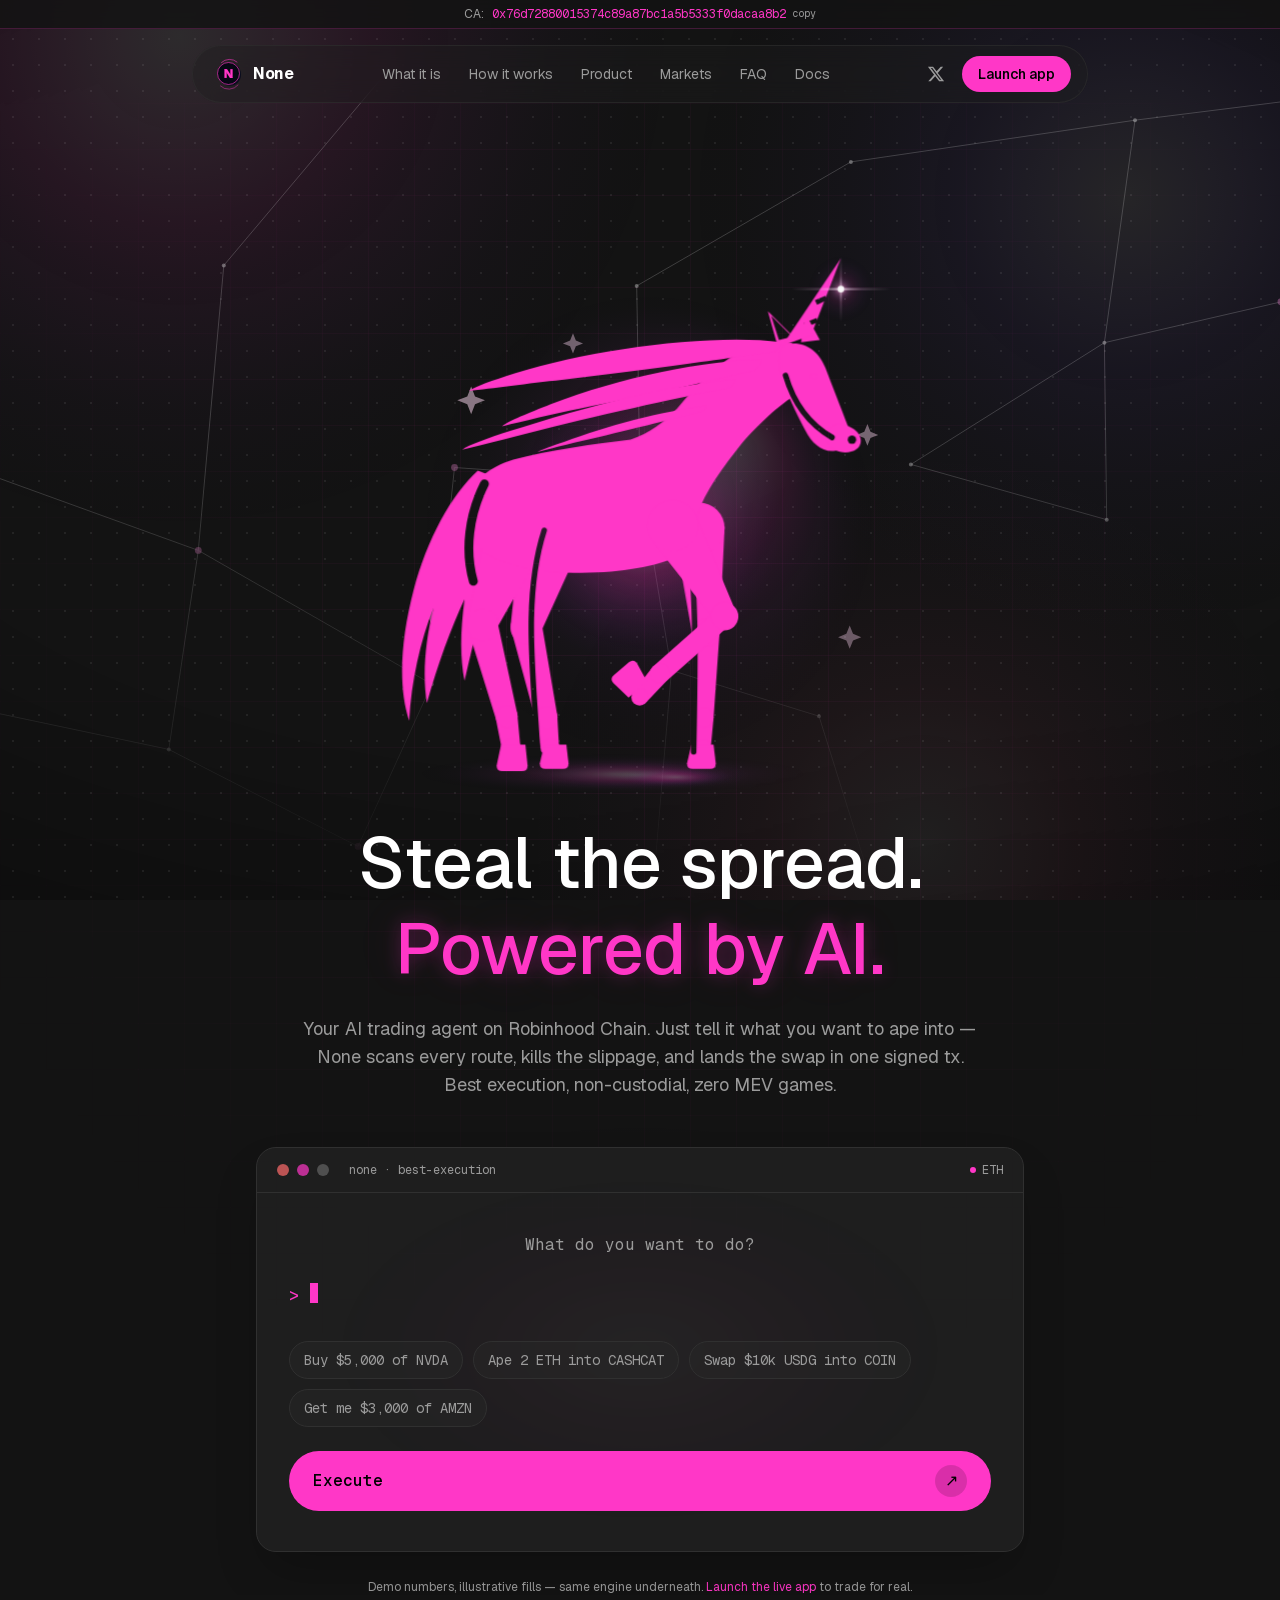
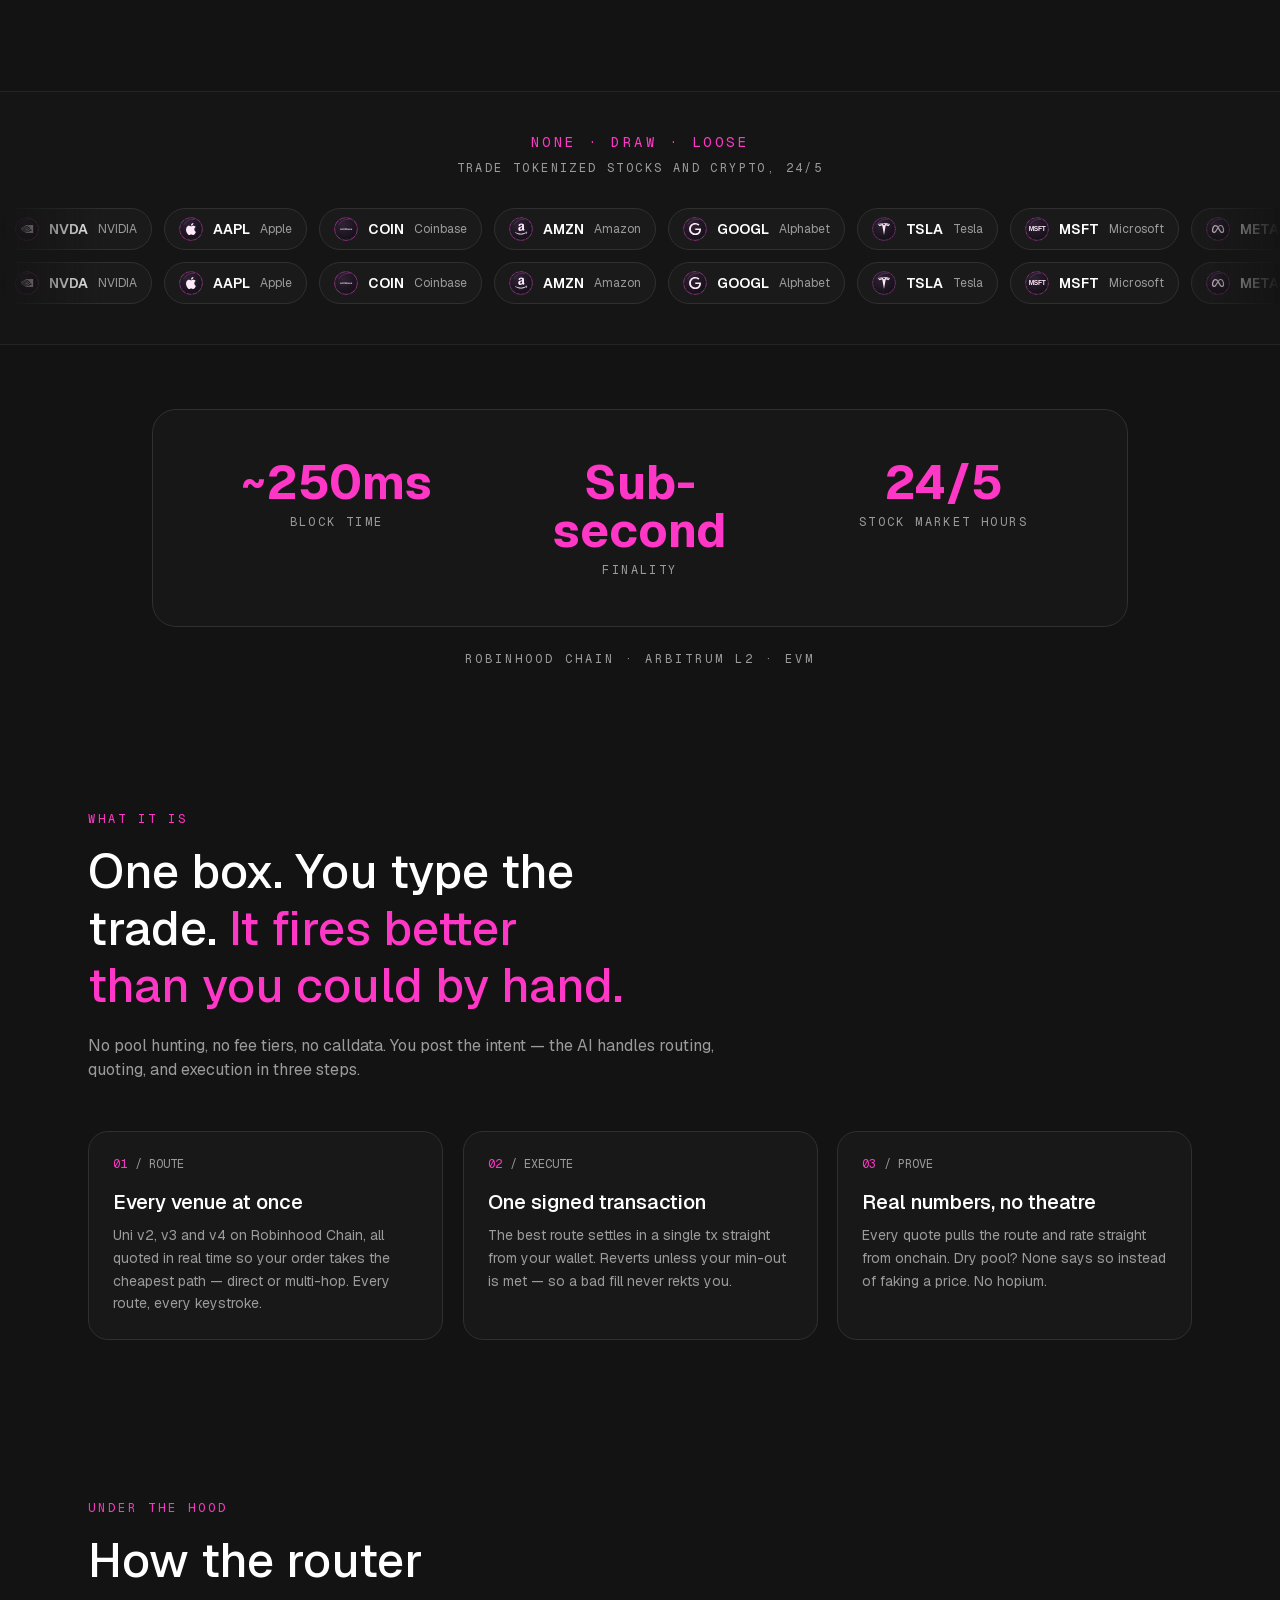
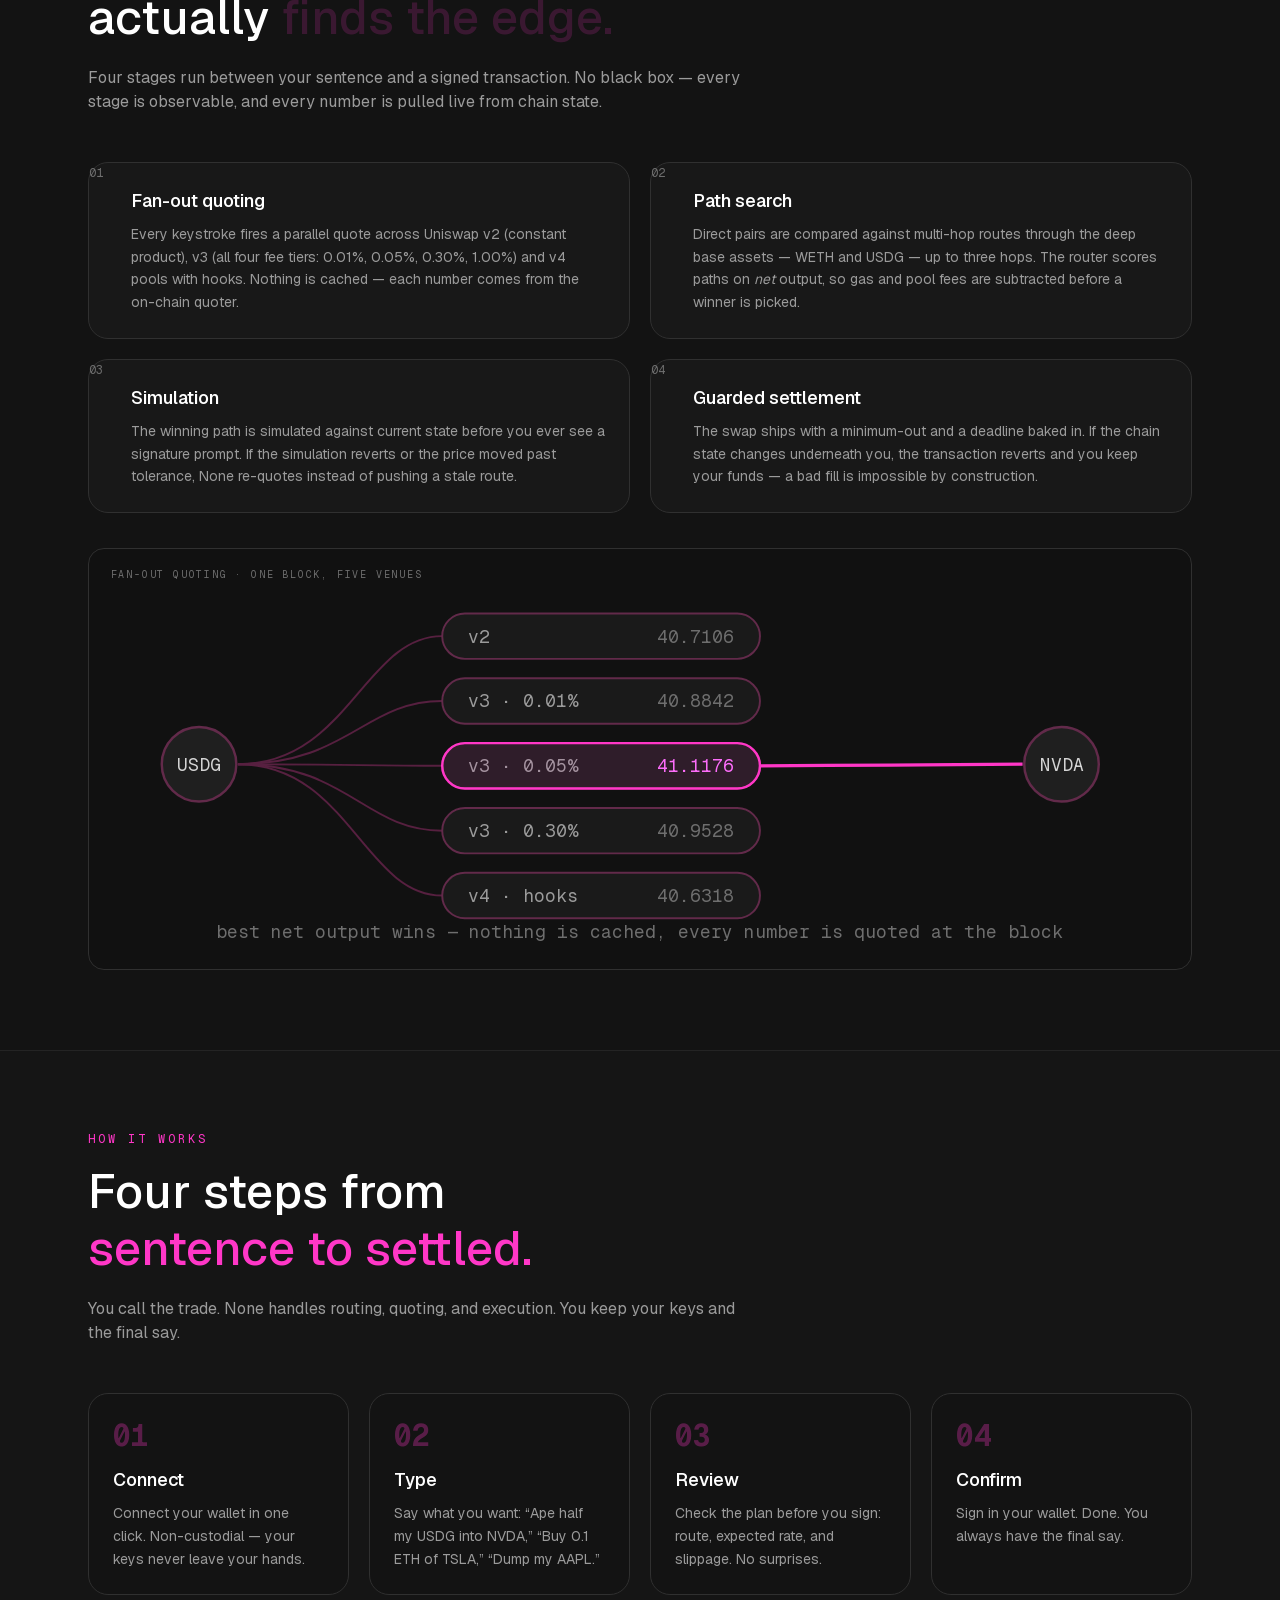
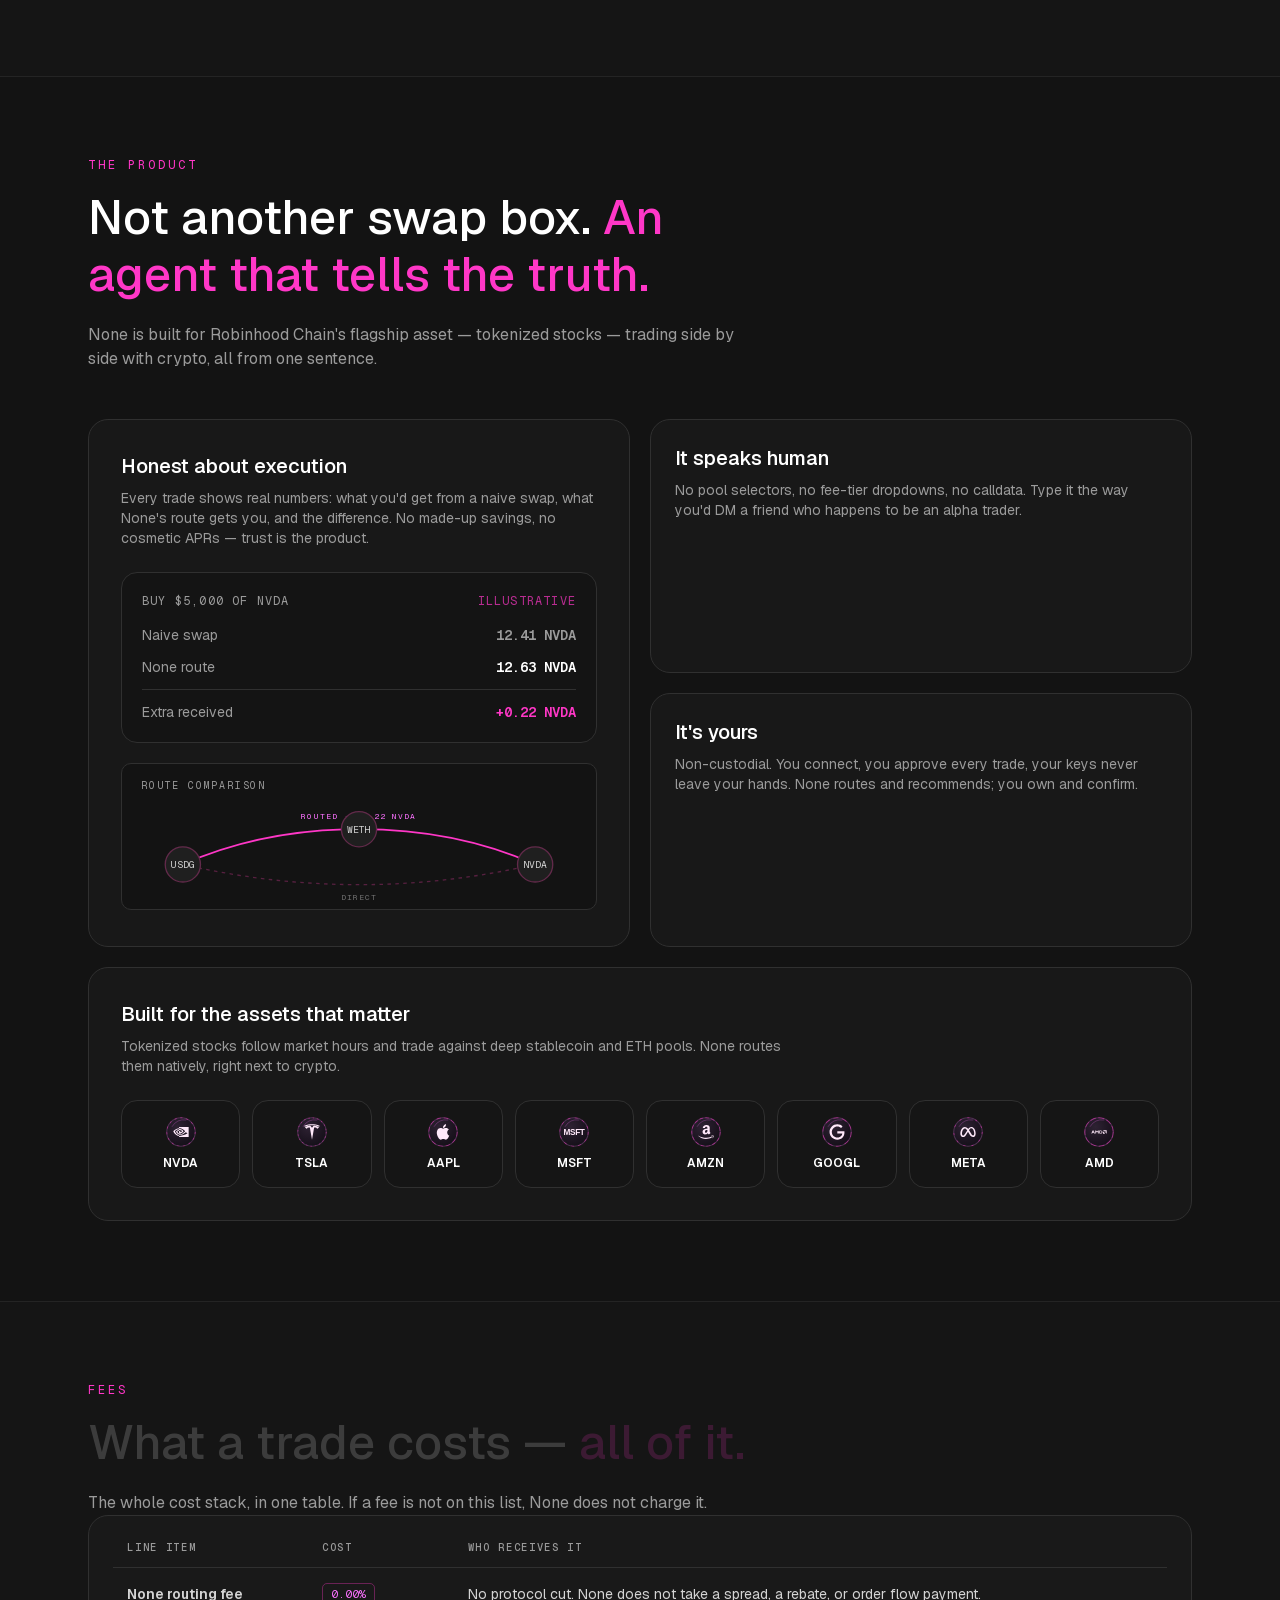
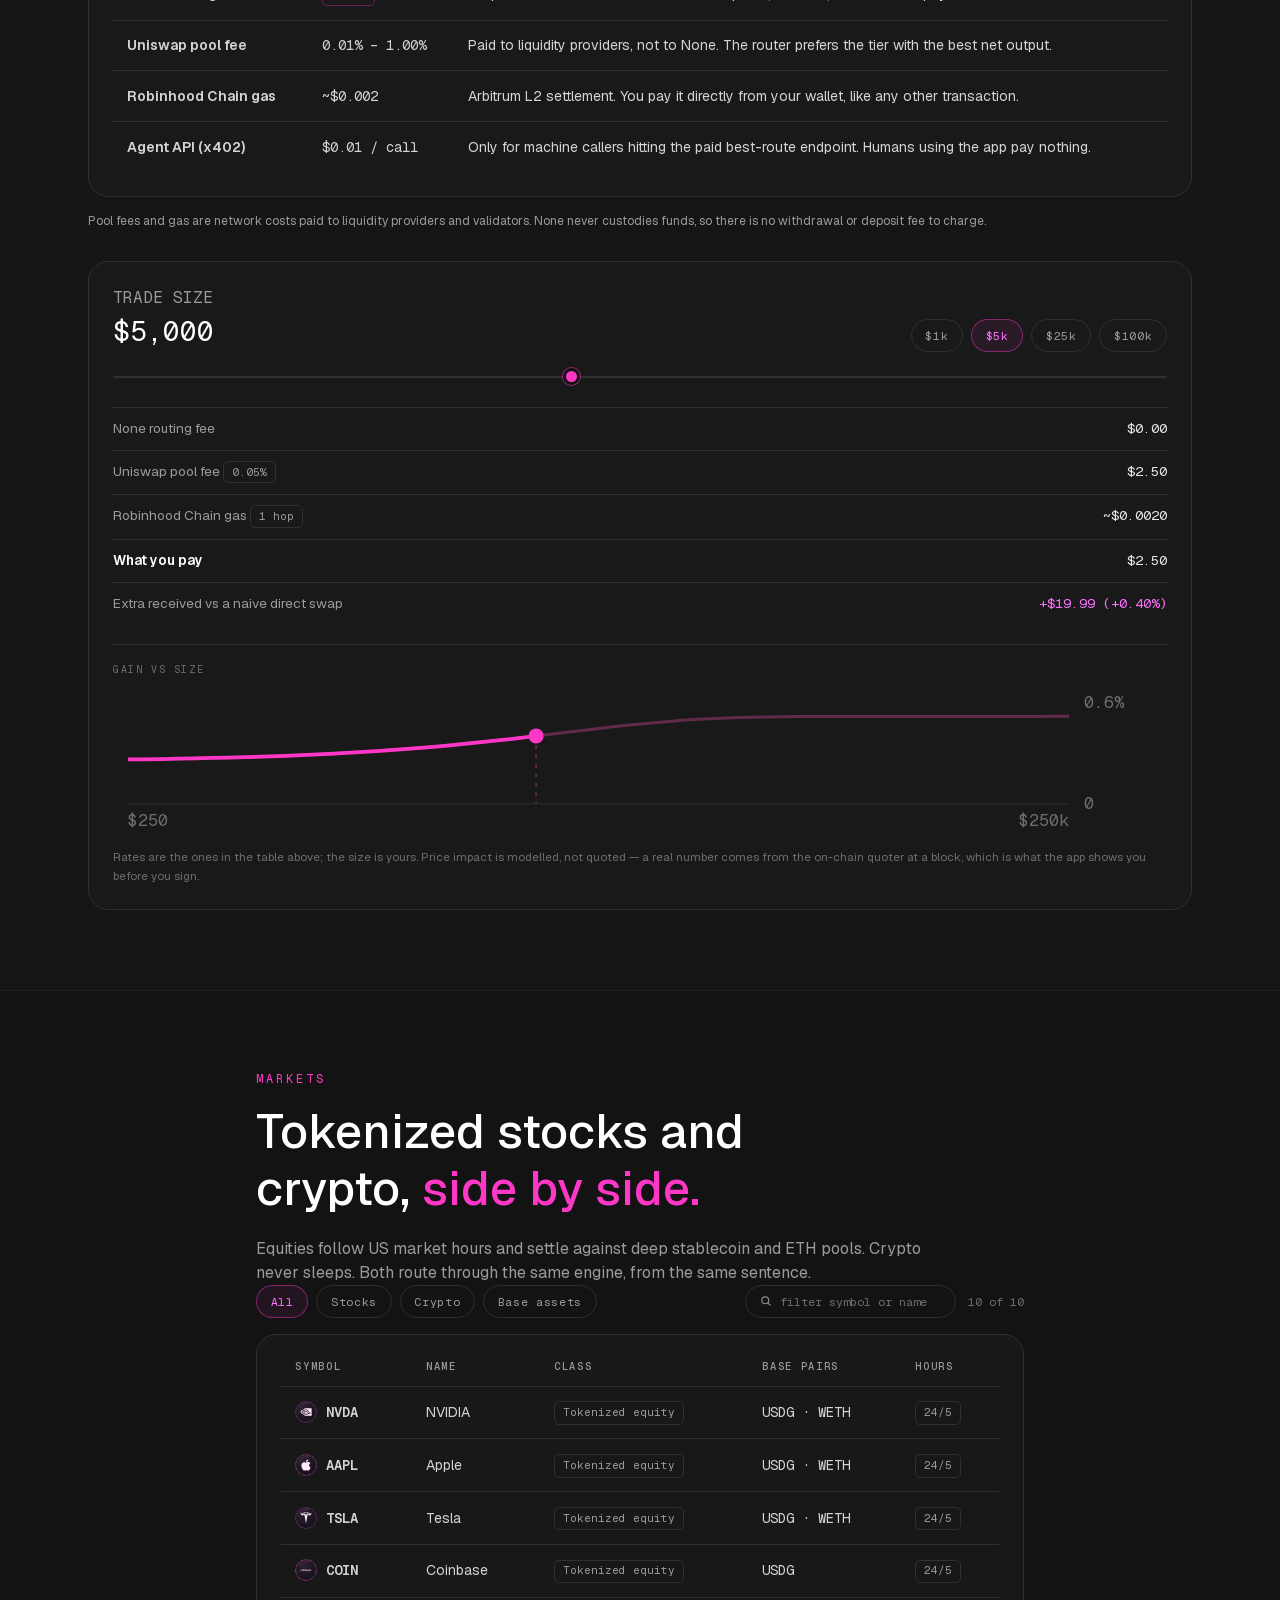
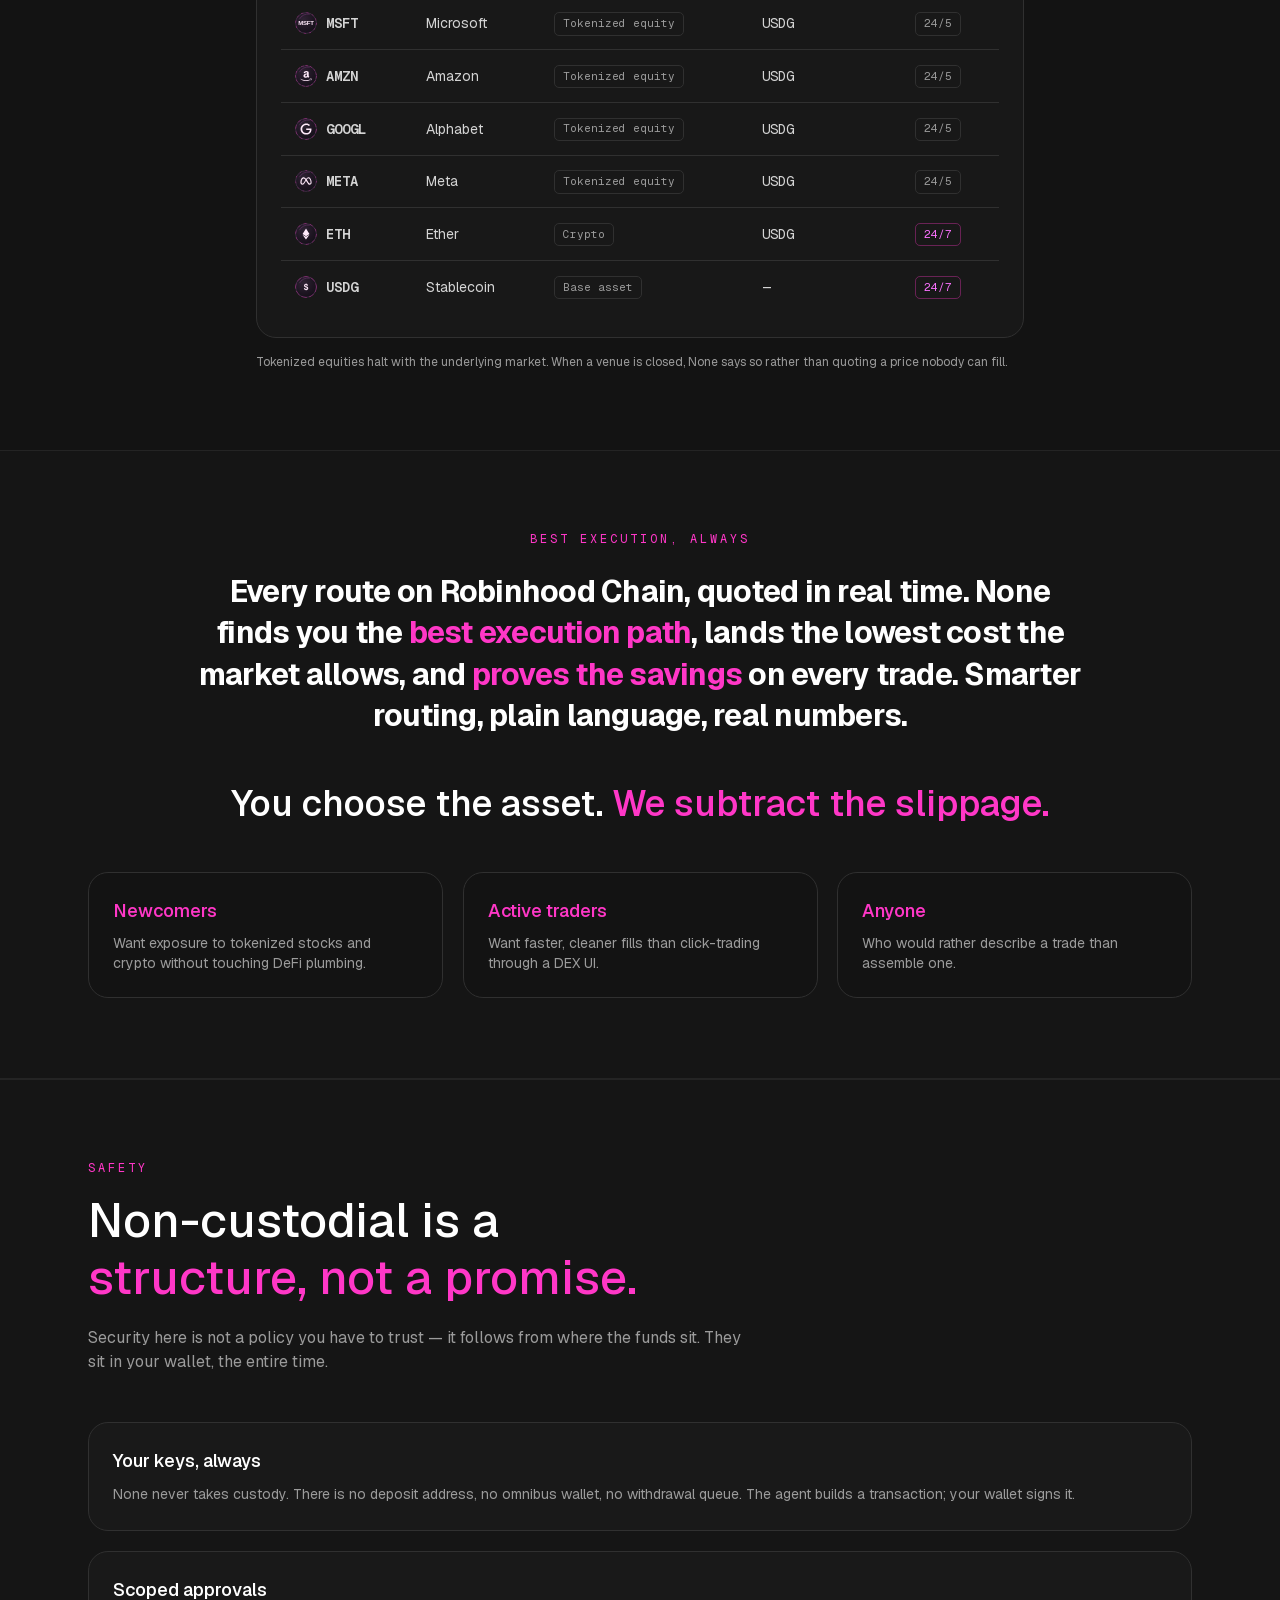
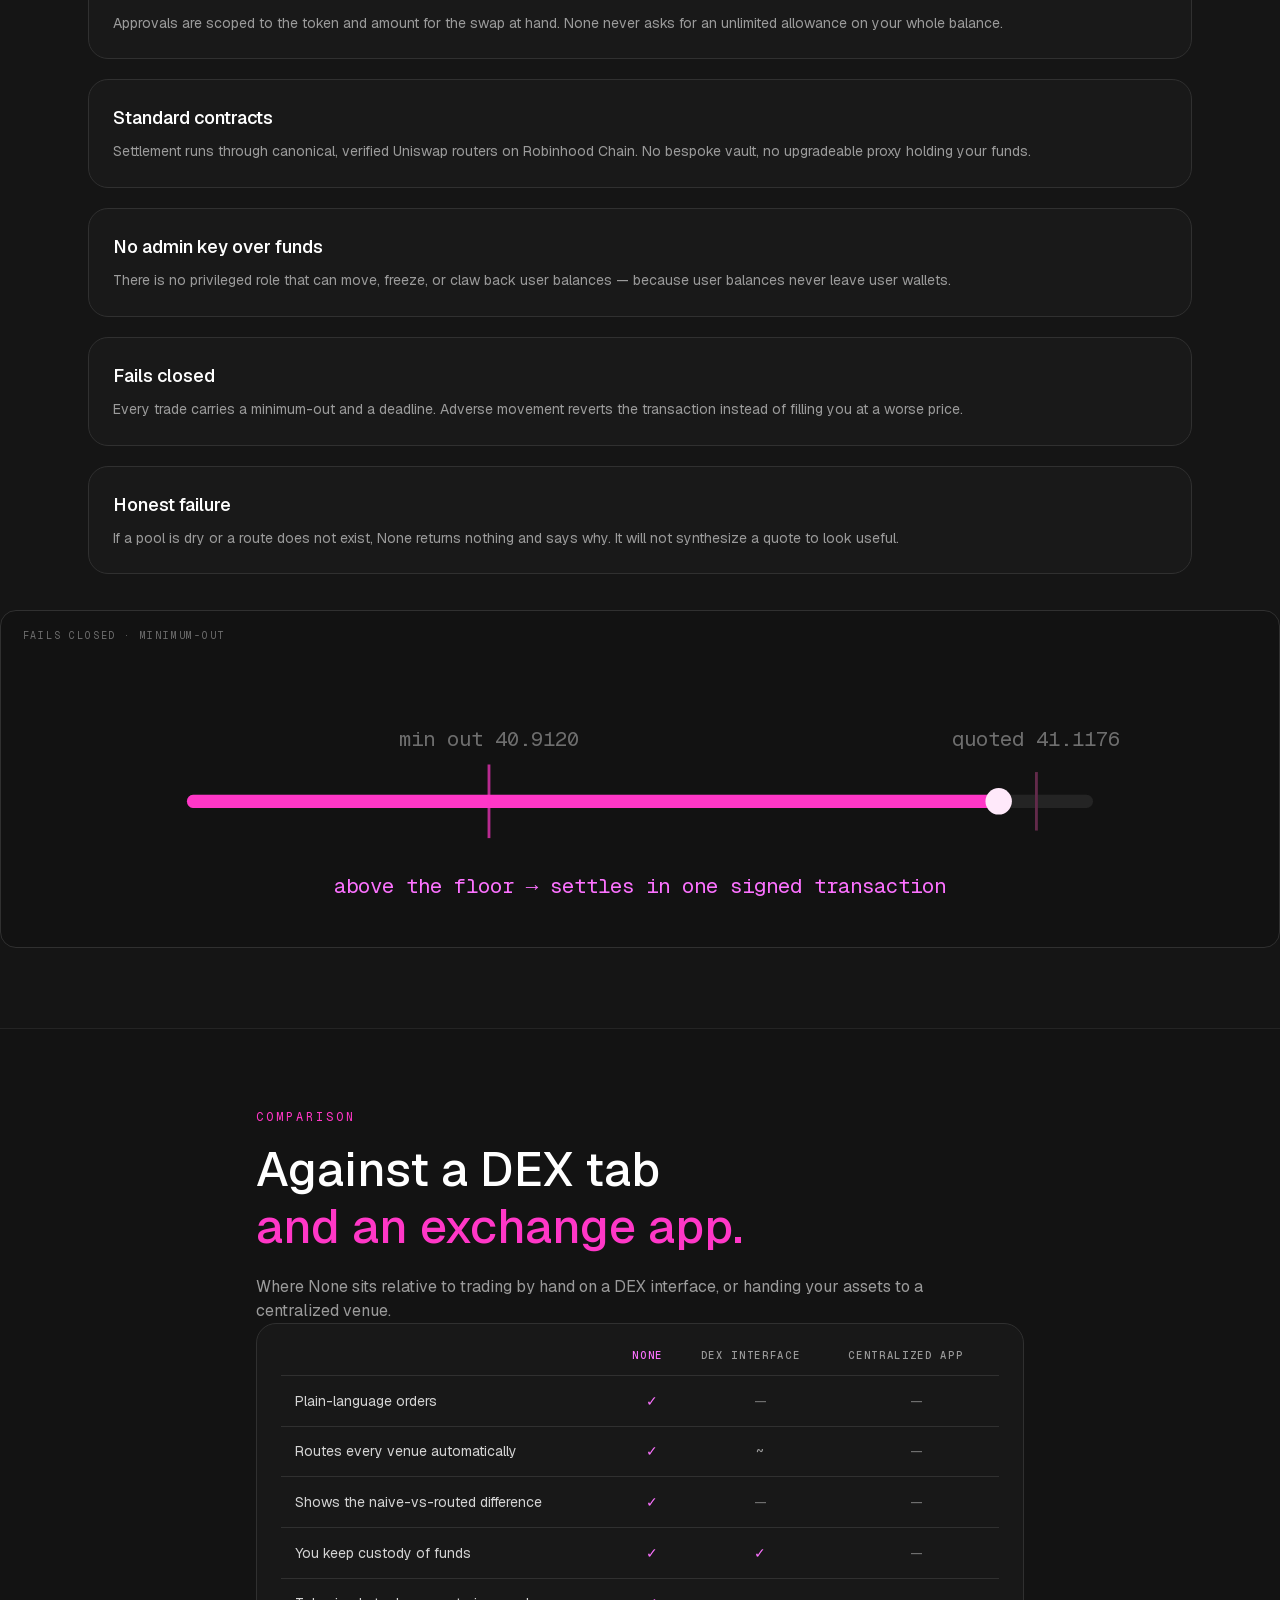
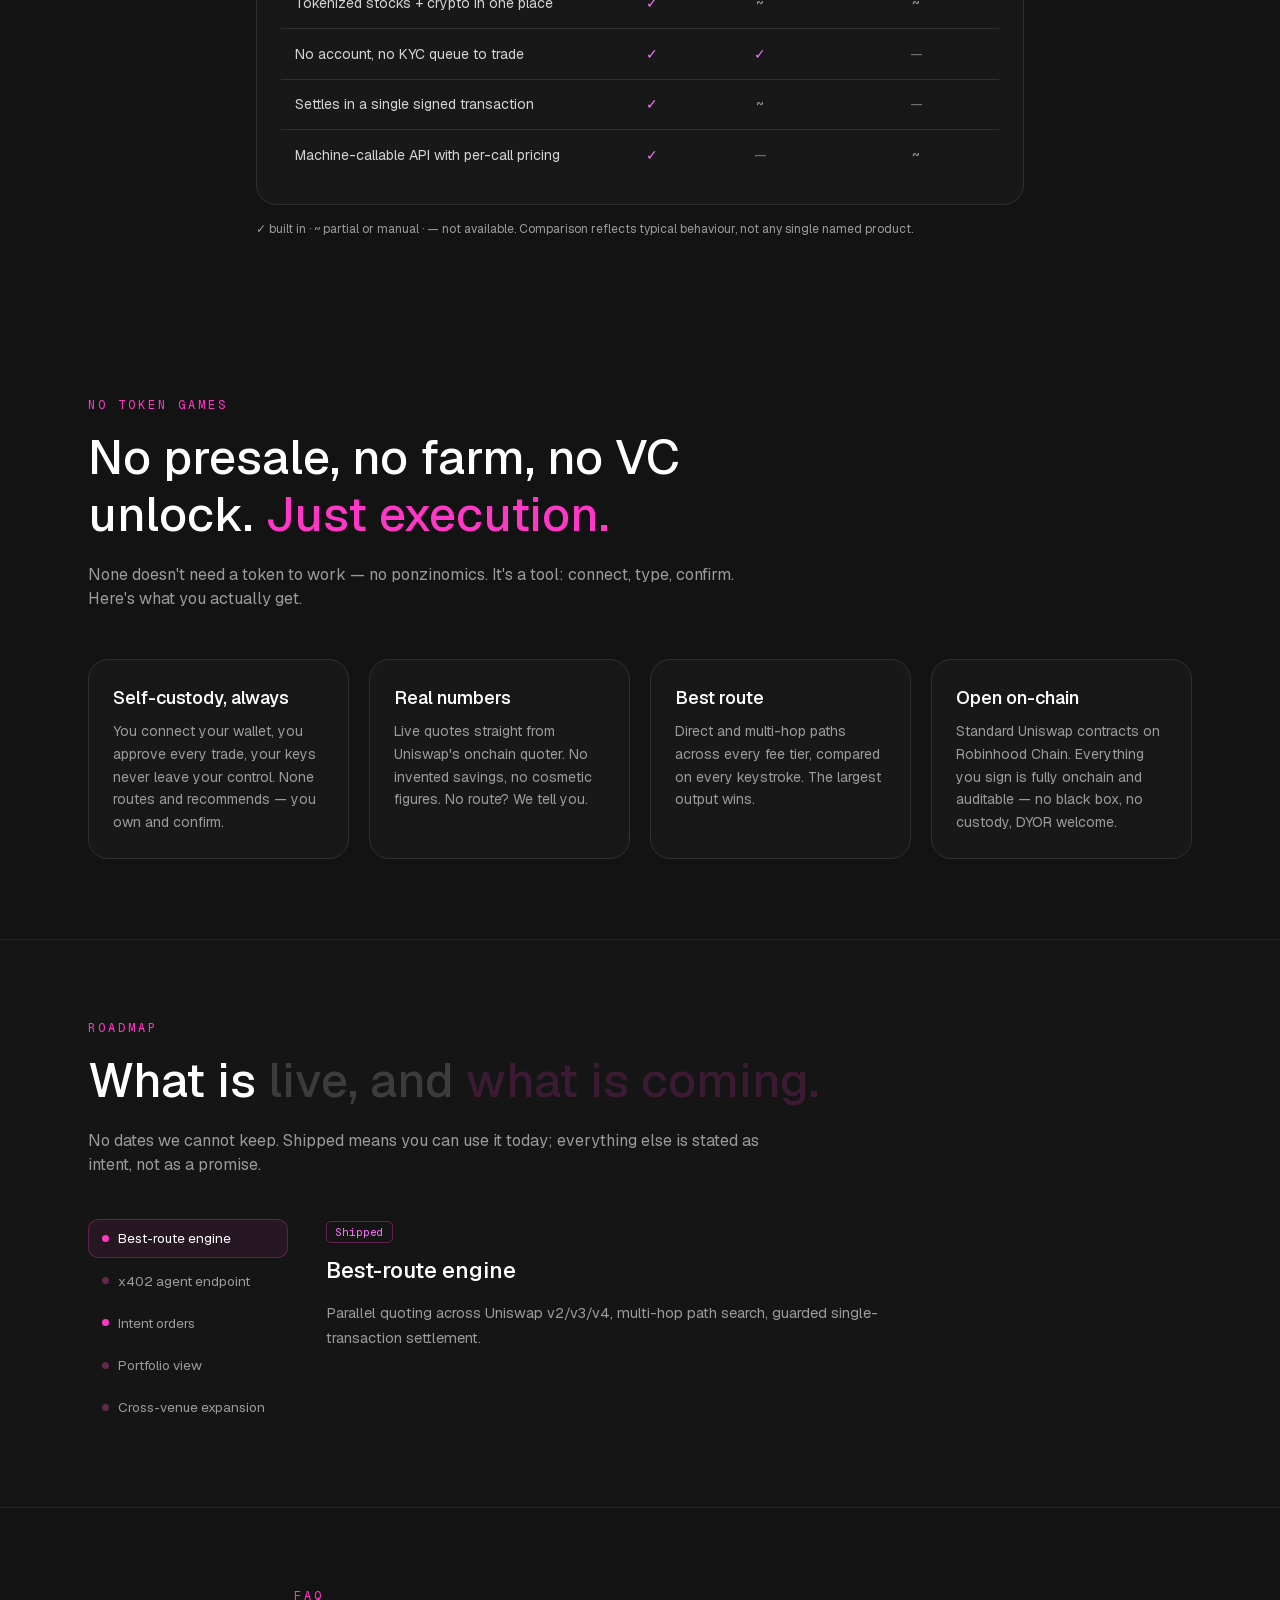
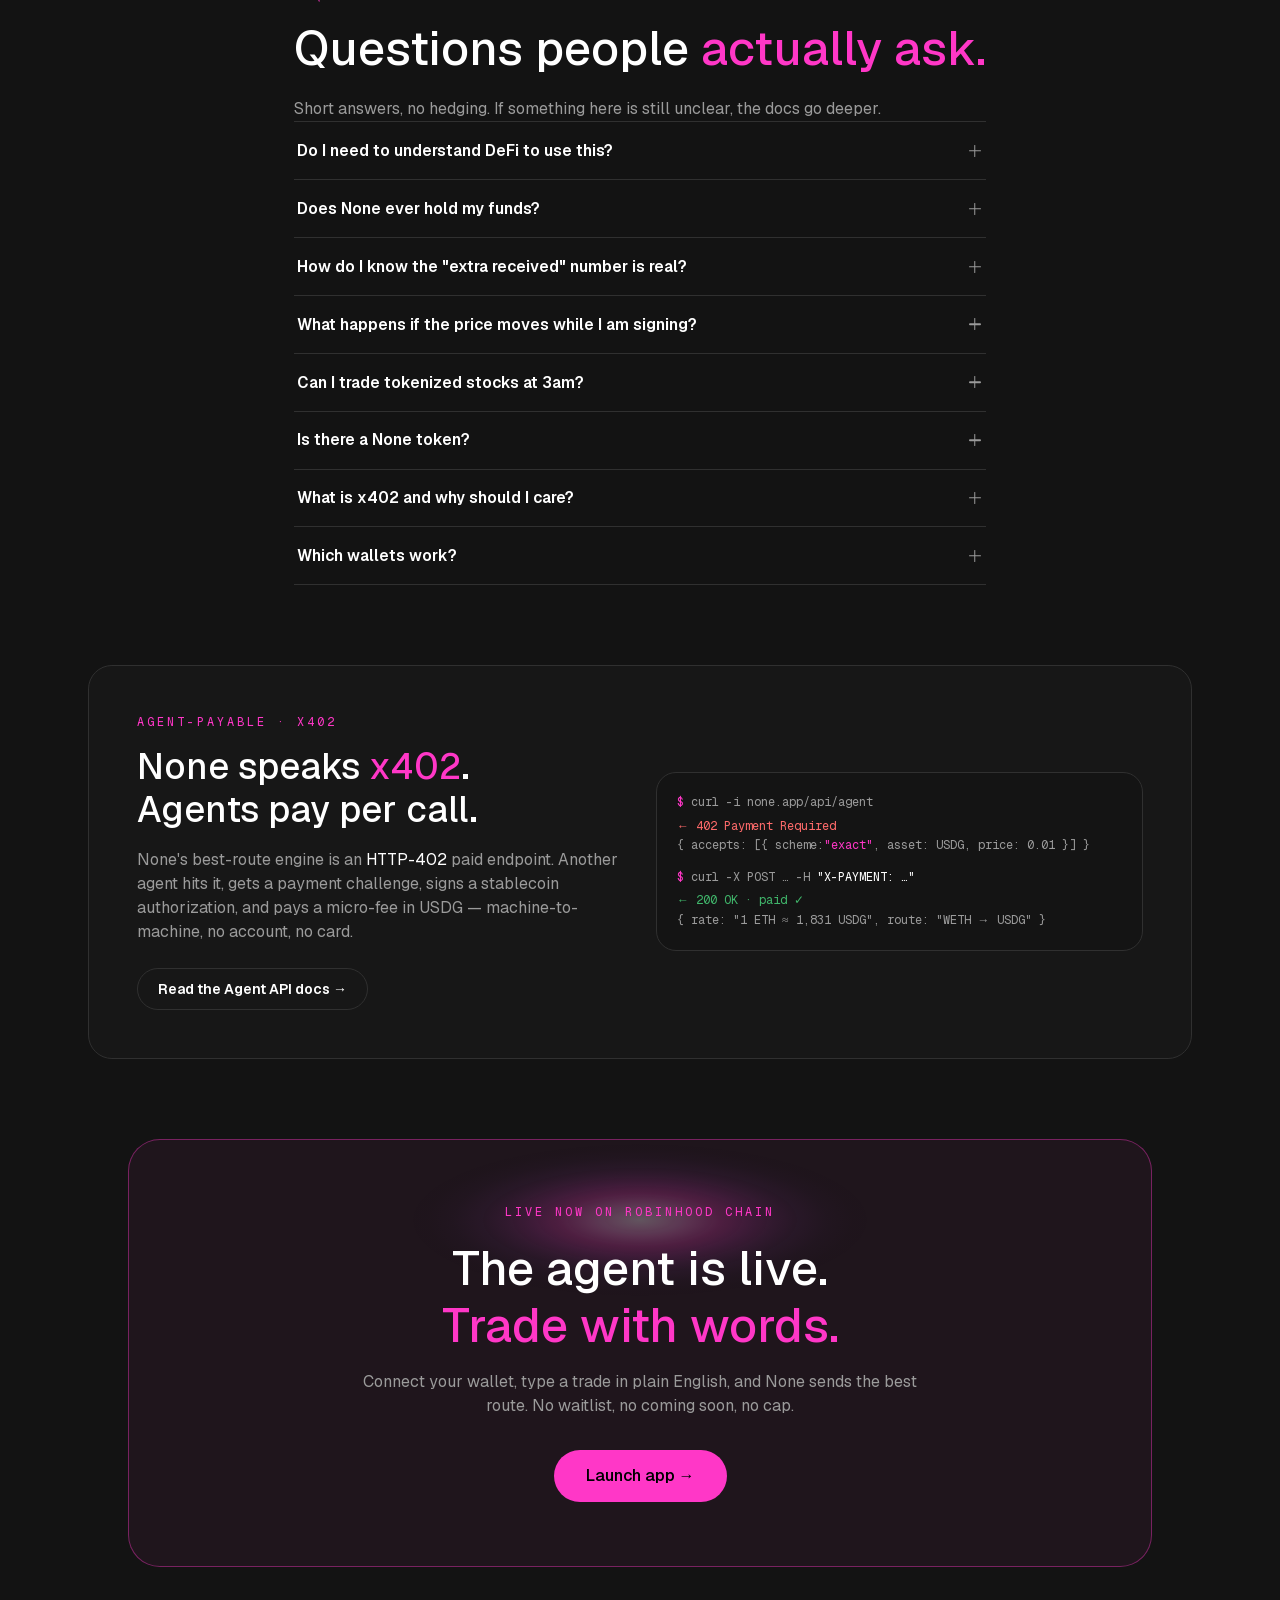
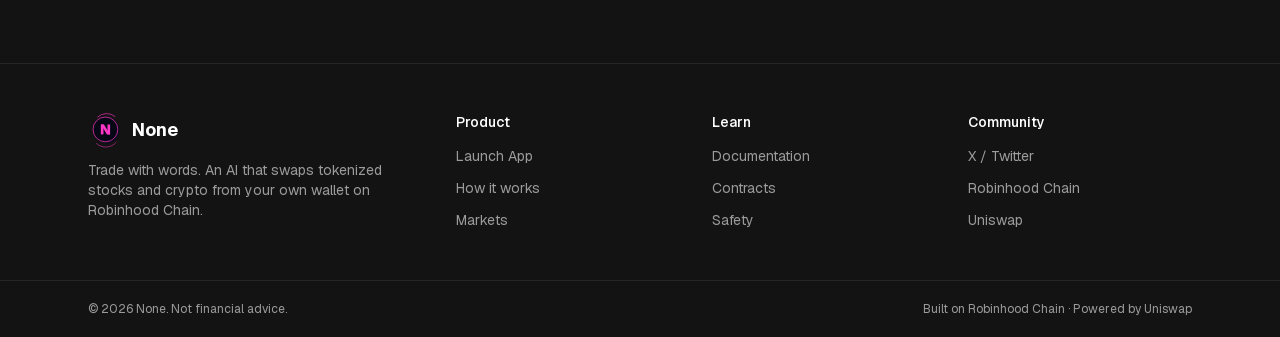
==== commit 604bf512: "Solve the paw with IK, give it a drag, stop drawing the leg twice The leg that stays put at the mome" ====
--- a/index.html
+++ b/index.html
@@ -1,4 +1,4 @@
-<!DOCTYPE html><html lang="en" class="geist_a71539c9-module__T19VSG__variable geist_mono_8d43a2aa-module__8Li5zG__variable h-full antialiased"><head><meta charSet="utf-8"/><meta name="viewport" content="width=device-width, initial-scale=1"/><link rel="preload" href="/_next/static/media/797e433ab948586e-s.p.0r6juujl39pe6.woff2" as="font" crossorigin="" type="font/woff2"/><link rel="preload" href="/_next/static/media/caa3a2e1cccd8315-s.p.0wgildi0cnwt9.woff2" as="font" crossorigin="" type="font/woff2"/><link rel="preload" as="image" href="/mascot-unicorn.svg?v=20"/><link rel="stylesheet" href="/_next/static/chunks/3ksqjcf432ghy.css" data-precedence="next"/><meta name="next-size-adjust" content=""/><title>None AI — Trade &amp; chat on Robinhood Chain</title><meta name="description" content="Talk to a smart AI and swap tokens from your connected wallet on Robinhood Chain. Every trade you sign yourself."/><meta property="og:type" content="website"/><meta property="og:title" content="None AI — Trade &amp; chat on Robinhood Chain"/><meta property="og:description" content="Say the trade in plain language. None quotes every venue, routes it, and hands your wallet one transaction to sign."/><meta property="og:image" content="/og.jpg"/><meta property="og:image:width" content="1200"/><meta property="og:image:height" content="630"/><meta name="twitter:card" content="summary_large_image"/><meta name="twitter:image" content="/og.jpg"/><link rel="icon" href="/icon.svg?icon.06yqt15kuv-1v.svg" sizes="any" type="image/svg+xml"/><style id="nk-enhance">
+<!DOCTYPE html><html lang="en" class="geist_a71539c9-module__T19VSG__variable geist_mono_8d43a2aa-module__8Li5zG__variable h-full antialiased"><head><meta charSet="utf-8"/><meta name="viewport" content="width=device-width, initial-scale=1"/><link rel="preload" href="/_next/static/media/797e433ab948586e-s.p.0r6juujl39pe6.woff2" as="font" crossorigin="" type="font/woff2"/><link rel="preload" href="/_next/static/media/caa3a2e1cccd8315-s.p.0wgildi0cnwt9.woff2" as="font" crossorigin="" type="font/woff2"/><link rel="preload" as="image" href="/mascot-unicorn.svg?v=22"/><link rel="stylesheet" href="/_next/static/chunks/3ksqjcf432ghy.css" data-precedence="next"/><meta name="next-size-adjust" content=""/><title>None AI — Trade &amp; chat on Robinhood Chain</title><meta name="description" content="Talk to a smart AI and swap tokens from your connected wallet on Robinhood Chain. Every trade you sign yourself."/><meta property="og:type" content="website"/><meta property="og:title" content="None AI — Trade &amp; chat on Robinhood Chain"/><meta property="og:description" content="Say the trade in plain language. None quotes every venue, routes it, and hands your wallet one transaction to sign."/><meta property="og:image" content="/og.jpg"/><meta property="og:image:width" content="1200"/><meta property="og:image:height" content="630"/><meta name="twitter:card" content="summary_large_image"/><meta name="twitter:image" content="/og.jpg"/><link rel="icon" href="/icon.svg?icon.06yqt15kuv-1v.svg" sizes="any" type="image/svg+xml"/><style id="nk-enhance">
 html{scroll-behavior:smooth}
 ::selection{background:rgba(255,55,199,.28)}
 *{scrollbar-width:thin;scrollbar-color:#3a3a3a #131313}
@@ -137,4 +137,4 @@
 
 @media (prefers-reduced-motion:reduce){html{scroll-behavior:auto}*{transition:none!important}}
 </style>
-<script defer src="/nk-enhance.js?v=38"></script><script defer src="/nk-content.js?v=14"></script><script defer src="/nk-blocks.js?v=12"></script><link rel="stylesheet" href="/nk-type.css?v=4"/></head><body class="min-h-full flex flex-col"><div hidden=""><!--$--><!--/$--></div><div class="pointer-events-none fixed inset-x-0 top-0 z-50"><div class="pointer-events-auto flex items-center justify-center gap-2 border-b border-accent/20 bg-background/85 px-3 py-1.5 text-xs backdrop-blur"><span class="text-muted">CA:</span><button title="Copy contract address" class="flex items-center gap-1.5 font-mono text-accent transition-colors hover:text-accent-soft"><span class="hidden sm:inline">0x76d72880015374c89a87bc1a5b5333f0dacaa8b2</span><span class="sm:hidden">0x76d728<!-- -->…<!-- -->caa8b2</span><span class="text-[10px] text-muted">copy</span></button></div><div class="px-3 pt-3 sm:px-4 sm:pt-4"><nav class="pointer-events-auto mx-auto flex max-w-4xl items-center justify-between rounded-full border px-3 py-2.5 transition-all duration-300 sm:px-4 border-border/60 bg-surface/40 backdrop-blur-md"><a class="group flex items-center gap-2 pl-1" href="/"><svg viewBox="0 0 128 128" xmlns="http://www.w3.org/2000/svg" class="h-8 w-8 transition-transform duration-500 group-hover:rotate-[20deg]" aria-hidden="true"><path d="M34 18 A 46 46 0 0 1 96 16" fill="none" stroke="#ff37c7" stroke-width="3" stroke-linecap="round" opacity="0.75"></path><path d="M30 112 A 48 48 0 0 0 100 108" fill="none" stroke="#ff37c7" stroke-width="3" stroke-linecap="round" opacity="0.6"></path><ellipse cx="68" cy="66" rx="44" ry="45" fill="#0a0d1e"></ellipse><circle cx="62" cy="62" r="44" fill="#060714" stroke="#ff37c7" stroke-width="2.5"></circle><g fill="#ff37c7" transform="translate(34.6,34.6) scale(0.55)"><path d="M20 18 h17 v64 h-17 z"></path><path d="M63 18 h17 v64 h-17 z"></path><path d="M20 18 h20 l40 64 h-20 z"></path></g></svg><span class="text-base font-bold tracking-tight">None</span></a><div class="hidden items-center gap-1 md:flex"><a class="rounded-full px-3 py-1.5 text-sm text-muted transition-colors hover:text-foreground" href="/#what">What it is</a><a class="rounded-full px-3 py-1.5 text-sm text-muted transition-colors hover:text-foreground" href="/#how">How it works</a><a class="rounded-full px-3 py-1.5 text-sm text-muted transition-colors hover:text-foreground" href="/#product">Product</a><a class="rounded-full px-3 py-1.5 text-sm text-muted transition-colors hover:text-foreground" href="/docs">Docs</a></div><div class="flex items-center gap-2"><a href="https://x.com/nock_agent" target="_blank" rel="noreferrer" aria-label="None on X" title="@nock_agent on X" class="grid place-items-center rounded-full text-muted transition-colors hover:text-foreground size-9 hover:bg-surface-2"><svg width="18" height="18" viewBox="0 0 24 24" fill="currentColor" aria-hidden="true"><path d="M18.244 2.25h3.308l-7.227 8.26 8.502 11.24H16.17l-5.214-6.817L4.99 21.75H1.68l7.73-8.835L1.254 2.25H8.08l4.713 6.231zm-1.161 17.52h1.833L7.084 4.126H5.117z"></path></svg></a><a class="rounded-full bg-accent px-4 py-2 text-sm font-semibold text-black transition-transform hover:scale-[1.04] hover:bg-accent-soft" href="/app">Launch app</a></div></nav></div></div><section class="relative overflow-hidden pt-28 sm:pt-36"><div class="grid-fade absolute inset-0 -z-10"></div><div class="animate-glow absolute left-1/2 top-[-6%] -z-10 h-72 w-[46rem] -translate-x-1/2 rounded-full bg-accent/20 blur-[130px]"></div><div class="mx-auto max-w-4xl px-4 text-center sm:px-6"><div class="mb-6 flex justify-center" style="opacity:0;transform:translateY(26px);filter:blur(10px);transition-property:opacity, transform, filter;transition-duration:0.8s;transition-timing-function:cubic-bezier(0.16,1,0.3,1);transition-delay:0ms;will-change:opacity, transform, filter"><div class="relative flex items-center justify-center"><div class="animate-glow absolute left-1/2 top-1/2 -z-10 size-64 -translate-x-1/2 -translate-y-1/2 rounded-full bg-accent/35 blur-[80px] sm:size-80"></div><img src="/mascot-unicorn.svg?v=20" alt="None — a unicorn striking the ground, N coins scattering" class="animate-float h-64 w-auto sm:h-80 object-contain"/></div></div><h1 class="text-5xl font-bold leading-[0.92] tracking-tight sm:text-7xl"><span class="rise-word block" style="animation-delay:0.1s">Steal the spread.</span><span class="rise-word block text-accent" style="animation-delay:0.24s">Powered by AI.</span></h1><p class="rise-word mx-auto mt-6 max-w-2xl text-lg text-muted" style="animation-delay:0.4s">Your AI trading agent on Robinhood Chain. Just tell it what you want to ape into — None scans every route, kills the slippage, and lands the swap in one signed tx. Best execution, non-custodial, zero MEV games.</p><div class="rise-word mt-12" style="animation-delay:0.55s"><div class="relative mx-auto w-full max-w-3xl"><div class="animate-glow absolute -inset-8 -z-10 rounded-[2.5rem] bg-accent/15 blur-3xl"></div><div class="overflow-hidden rounded-2xl border border-border bg-surface/95 shadow-2xl backdrop-blur"><div class="flex items-center justify-between border-b border-border px-5 py-3.5"><div class="flex items-center gap-2"><span class="size-3 rounded-full bg-red/70"></span><span class="size-3 rounded-full bg-accent/70"></span><span class="size-3 rounded-full bg-muted/40"></span><span class="ml-3 font-mono text-xs text-muted">none · best-execution</span></div><span class="flex items-center gap-1.5 font-mono text-xs text-muted"><span class="size-1.5 rounded-full bg-accent"></span> ETH</span></div><div class="px-5 py-8 sm:px-8 sm:py-10"><p class="text-center font-mono text-sm text-muted sm:text-base">What do you want to do?</p><div class="mt-6 flex items-start gap-2 font-mono text-base sm:text-lg"><span class="text-accent">&gt;</span><span class="text-foreground"><span class="cursor-blink ml-0.5 inline-block h-5 w-2 translate-y-0.5 bg-accent"></span></span></div><div class="mt-8 flex flex-wrap gap-2.5"><span class="rounded-full border border-border bg-surface-2/60 px-3.5 py-2 font-mono text-xs text-muted sm:text-sm">Buy $5,000 of NVDA</span><span class="rounded-full border border-border bg-surface-2/60 px-3.5 py-2 font-mono text-xs text-muted sm:text-sm">Ape 2 ETH into CASHCAT</span><span class="rounded-full border border-border bg-surface-2/60 px-3.5 py-2 font-mono text-xs text-muted sm:text-sm">Swap $10k USDG into COIN</span><span class="rounded-full border border-border bg-surface-2/60 px-3.5 py-2 font-mono text-xs text-muted sm:text-sm">Get me $3,000 of AMZN</span></div><a class="mt-6 flex items-center justify-between rounded-full bg-accent px-6 py-3.5 font-mono font-semibold text-black transition-transform hover:scale-[1.01] hover:bg-accent-soft" href="/app">Execute<span class="grid size-8 place-items-center rounded-full bg-black/15">↗</span></a></div></div></div></div><p class="mt-5 text-xs text-muted">Demo numbers, illustrative fills — same engine underneath.<!-- --> <a class="text-accent hover:underline" href="/app">Launch the live app</a> <!-- -->to trade for real.</p></div></section><section class="mt-24 border-y border-border/60 bg-surface/20 py-10"><div class="px-4 text-center" style="opacity:0;transform:translateY(26px);filter:blur(10px);transition-property:opacity, transform, filter;transition-duration:0.8s;transition-timing-function:cubic-bezier(0.16,1,0.3,1);transition-delay:0ms;will-change:opacity, transform, filter"><p class="font-mono text-sm uppercase tracking-[0.25em] text-accent">None · Draw · Loose</p><p class="mt-2 font-mono text-xs uppercase tracking-[0.2em] text-muted">Trade tokenized stocks and crypto, 24/5</p></div><div class="mt-8 space-y-3"><div class="marquee-mask flex overflow-hidden "><div class="flex shrink-0 items-center gap-3 pr-3 animate-marquee"><span><span class="flex items-center gap-2.5 whitespace-nowrap rounded-full border border-border bg-surface/70 px-3.5 py-2 text-sm"><span class="relative grid shrink-0 place-items-center overflow-hidden rounded-full bg-accent/15 font-bold text-accent" style="width:24px;height:24px;font-size:8.16px">NVD<img src="/logos/NVDA.svg" alt="NVDA" width="24" height="24" loading="lazy" class="absolute inset-0 h-full w-full rounded-full bg-white object-contain transition-opacity duration-300" style="opacity:0"/></span><span class="font-semibold text-foreground">NVDA</span><span class="text-xs text-muted">NVIDIA</span></span></span><span><span class="flex items-center gap-2.5 whitespace-nowrap rounded-full border border-border bg-surface/70 px-3.5 py-2 text-sm"><span class="relative grid shrink-0 place-items-center overflow-hidden rounded-full bg-accent/15 font-bold text-accent" style="width:24px;height:24px;font-size:8.16px">AAP<img src="/logos/AAPL.svg" alt="AAPL" width="24" height="24" loading="lazy" class="absolute inset-0 h-full w-full rounded-full bg-white object-contain transition-opacity duration-300" style="opacity:0"/></span><span class="font-semibold text-foreground">AAPL</span><span class="text-xs text-muted">Apple</span></span></span><span><span class="flex items-center gap-2.5 whitespace-nowrap rounded-full border border-border bg-surface/70 px-3.5 py-2 text-sm"><span class="relative grid shrink-0 place-items-center overflow-hidden rounded-full bg-accent/15 font-bold text-accent" style="width:24px;height:24px;font-size:8.16px">COI<img src="/logos/COIN.svg" alt="COIN" width="24" height="24" loading="lazy" class="absolute inset-0 h-full w-full rounded-full bg-white object-contain transition-opacity duration-300" style="opacity:0"/></span><span class="font-semibold text-foreground">COIN</span><span class="text-xs text-muted">Coinbase</span></span></span><span><span class="flex items-center gap-2.5 whitespace-nowrap rounded-full border border-border bg-surface/70 px-3.5 py-2 text-sm"><span class="relative grid shrink-0 place-items-center overflow-hidden rounded-full bg-accent/15 font-bold text-accent" style="width:24px;height:24px;font-size:8.16px">AMZ<img src="/logos/AMZN.svg" alt="AMZN" width="24" height="24" loading="lazy" class="absolute inset-0 h-full w-full rounded-full bg-white object-contain transition-opacity duration-300" style="opacity:0"/></span><span class="font-semibold text-foreground">AMZN</span><span class="text-xs text-muted">Amazon</span></span></span><span><span class="flex items-center gap-2.5 whitespace-nowrap rounded-full border border-border bg-surface/70 px-3.5 py-2 text-sm"><span class="relative grid shrink-0 place-items-center overflow-hidden rounded-full bg-accent/15 font-bold text-accent" style="width:24px;height:24px;font-size:8.16px">GOO<img src="/logos/GOOGL.svg" alt="GOOGL" width="24" height="24" loading="lazy" class="absolute inset-0 h-full w-full rounded-full bg-white object-contain transition-opacity duration-300" style="opacity:0"/></span><span class="font-semibold text-foreground">GOOGL</span><span class="text-xs text-muted">Alphabet</span></span></span><span><span class="flex items-center gap-2.5 whitespace-nowrap rounded-full border border-border bg-surface/70 px-3.5 py-2 text-sm"><span class="relative grid shrink-0 place-items-center overflow-hidden rounded-full bg-accent/15 font-bold text-accent" style="width:24px;height:24px;font-size:8.16px">TSL<img src="/logos/TSLA.svg" alt="TSLA" width="24" height="24" loading="lazy" class="absolute inset-0 h-full w-full rounded-full bg-white object-contain transition-opacity duration-300" style="opacity:0"/></span><span class="font-semibold text-foreground">TSLA</span><span class="text-xs text-muted">Tesla</span></span></span><span><span class="flex items-center gap-2.5 whitespace-nowrap rounded-full border border-border bg-surface/70 px-3.5 py-2 text-sm"><span class="relative grid shrink-0 place-items-center overflow-hidden rounded-full bg-accent/15 font-bold text-accent" style="width:24px;height:24px;font-size:8.16px">MSF<img src="/logos/MSFT.svg" alt="MSFT" width="24" height="24" loading="lazy" class="absolute inset-0 h-full w-full rounded-full bg-white object-contain transition-opacity duration-300" style="opacity:0"/></span><span class="font-semibold text-foreground">MSFT</span><span class="text-xs text-muted">Microsoft</span></span></span><span><span class="flex items-center gap-2.5 whitespace-nowrap rounded-full border border-border bg-surface/70 px-3.5 py-2 text-sm"><span class="relative grid shrink-0 place-items-center overflow-hidden rounded-full bg-accent/15 font-bold text-accent" style="width:24px;height:24px;font-size:8.16px">MET<img src="/logos/META.svg" alt="META" width="24" height="24" loading="lazy" class="absolute inset-0 h-full w-full rounded-full bg-white object-contain transition-opacity duration-300" style="opacity:0"/></span><span class="font-semibold text-foreground">META</span><span class="text-xs text-muted">Meta</span></span></span></div><div class="flex shrink-0 items-center gap-3 pr-3 animate-marquee"><span><span class="flex items-center gap-2.5 whitespace-nowrap rounded-full border border-border bg-surface/70 px-3.5 py-2 text-sm"><span class="relative grid shrink-0 place-items-center overflow-hidden rounded-full bg-accent/15 font-bold text-accent" style="width:24px;height:24px;font-size:8.16px">NVD<img src="/logos/NVDA.svg" alt="NVDA" width="24" height="24" loading="lazy" class="absolute inset-0 h-full w-full rounded-full bg-white object-contain transition-opacity duration-300" style="opacity:0"/></span><span class="font-semibold text-foreground">NVDA</span><span class="text-xs text-muted">NVIDIA</span></span></span><span><span class="flex items-center gap-2.5 whitespace-nowrap rounded-full border border-border bg-surface/70 px-3.5 py-2 text-sm"><span class="relative grid shrink-0 place-items-center overflow-hidden rounded-full bg-accent/15 font-bold text-accent" style="width:24px;height:24px;font-size:8.16px">AAP<img src="/logos/AAPL.svg" alt="AAPL" width="24" height="24" loading="lazy" class="absolute inset-0 h-full w-full rounded-full bg-white object-contain transition-opacity duration-300" style="opacity:0"/></span><span class="font-semibold text-foreground">AAPL</span><span class="text-xs text-muted">Apple</span></span></span><span><span class="flex items-center gap-2.5 whitespace-nowrap rounded-full border border-border bg-surface/70 px-3.5 py-2 text-sm"><span class="relative grid shrink-0 place-items-center overflow-hidden rounded-full bg-accent/15 font-bold text-accent" style="width:24px;height:24px;font-size:8.16px">COI<img src="/logos/COIN.svg" alt="COIN" width="24" height="24" loading="lazy" class="absolute inset-0 h-full w-full rounded-full bg-white object-contain transition-opacity duration-300" style="opacity:0"/></span><span class="font-semibold text-foreground">COIN</span><span class="text-xs text-muted">Coinbase</span></span></span><span><span class="flex items-center gap-2.5 whitespace-nowrap rounded-full border border-border bg-surface/70 px-3.5 py-2 text-sm"><span class="relative grid shrink-0 place-items-center overflow-hidden rounded-full bg-accent/15 font-bold text-accent" style="width:24px;height:24px;font-size:8.16px">AMZ<img src="/logos/AMZN.svg" alt="AMZN" width="24" height="24" loading="lazy" class="absolute inset-0 h-full w-full rounded-full bg-white object-contain transition-opacity duration-300" style="opacity:0"/></span><span class="font-semibold text-foreground">AMZN</span><span class="text-xs text-muted">Amazon</span></span></span><span><span class="flex items-center gap-2.5 whitespace-nowrap rounded-full border border-border bg-surface/70 px-3.5 py-2 text-sm"><span class="relative grid shrink-0 place-items-center overflow-hidden rounded-full bg-accent/15 font-bold text-accent" style="width:24px;height:24px;font-size:8.16px">GOO<img src="/logos/GOOGL.svg" alt="GOOGL" width="24" height="24" loading="lazy" class="absolute inset-0 h-full w-full rounded-full bg-white object-contain transition-opacity duration-300" style="opacity:0"/></span><span class="font-semibold text-foreground">GOOGL</span><span class="text-xs text-muted">Alphabet</span></span></span><span><span class="flex items-center gap-2.5 whitespace-nowrap rounded-full border border-border bg-surface/70 px-3.5 py-2 text-sm"><span class="relative grid shrink-0 place-items-center overflow-hidden rounded-full bg-accent/15 font-bold text-accent" style="width:24px;height:24px;font-size:8.16px">TSL<img src="/logos/TSLA.svg" alt="TSLA" width="24" height="24" loading="lazy" class="absolute inset-0 h-full w-full rounded-full bg-white object-contain transition-opacity duration-300" style="opacity:0"/></span><span class="font-semibold text-foreground">TSLA</span><span class="text-xs text-muted">Tesla</span></span></span><span><span class="flex items-center gap-2.5 whitespace-nowrap rounded-full border border-border bg-surface/70 px-3.5 py-2 text-sm"><span class="relative grid shrink-0 place-items-center overflow-hidden rounded-full bg-accent/15 font-bold text-accent" style="width:24px;height:24px;font-size:8.16px">MSF<img src="/logos/MSFT.svg" alt="MSFT" width="24" height="24" loading="lazy" class="absolute inset-0 h-full w-full rounded-full bg-white object-contain transition-opacity duration-300" style="opacity:0"/></span><span class="font-semibold text-foreground">MSFT</span><span class="text-xs text-muted">Microsoft</span></span></span><span><span class="flex items-center gap-2.5 whitespace-nowrap rounded-full border border-border bg-surface/70 px-3.5 py-2 text-sm"><span class="relative grid shrink-0 place-items-center overflow-hidden rounded-full bg-accent/15 font-bold text-accent" style="width:24px;height:24px;font-size:8.16px">MET<img src="/logos/META.svg" alt="META" width="24" height="24" loading="lazy" class="absolute inset-0 h-full w-full rounded-full bg-white object-contain transition-opacity duration-300" style="opacity:0"/></span><span class="font-semibold text-foreground">META</span><span class="text-xs text-muted">Meta</span></span></span></div></div><div class="marquee-mask flex overflow-hidden "><div class="flex shrink-0 items-center gap-3 pr-3 animate-marquee-rev"><span><span class="flex items-center gap-2.5 whitespace-nowrap rounded-full border border-border bg-surface/70 px-3.5 py-2 text-sm"><span class="relative grid shrink-0 place-items-center overflow-hidden rounded-full bg-accent/15 font-bold text-accent" style="width:24px;height:24px;font-size:8.16px">NVD<img src="/logos/NVDA.svg" alt="NVDA" width="24" height="24" loading="lazy" class="absolute inset-0 h-full w-full rounded-full bg-white object-contain transition-opacity duration-300" style="opacity:0"/></span><span class="font-semibold text-foreground">NVDA</span><span class="text-xs text-muted">NVIDIA</span></span></span><span><span class="flex items-center gap-2.5 whitespace-nowrap rounded-full border border-border bg-surface/70 px-3.5 py-2 text-sm"><span class="relative grid shrink-0 place-items-center overflow-hidden rounded-full bg-accent/15 font-bold text-accent" style="width:24px;height:24px;font-size:8.16px">AAP<img src="/logos/AAPL.svg" alt="AAPL" width="24" height="24" loading="lazy" class="absolute inset-0 h-full w-full rounded-full bg-white object-contain transition-opacity duration-300" style="opacity:0"/></span><span class="font-semibold text-foreground">AAPL</span><span class="text-xs text-muted">Apple</span></span></span><span><span class="flex items-center gap-2.5 whitespace-nowrap rounded-full border border-border bg-surface/70 px-3.5 py-2 text-sm"><span class="relative grid shrink-0 place-items-center overflow-hidden rounded-full bg-accent/15 font-bold text-accent" style="width:24px;height:24px;font-size:8.16px">COI<img src="/logos/COIN.svg" alt="COIN" width="24" height="24" loading="lazy" class="absolute inset-0 h-full w-full rounded-full bg-white object-contain transition-opacity duration-300" style="opacity:0"/></span><span class="font-semibold text-foreground">COIN</span><span class="text-xs text-muted">Coinbase</span></span></span><span><span class="flex items-center gap-2.5 whitespace-nowrap rounded-full border border-border bg-surface/70 px-3.5 py-2 text-sm"><span class="relative grid shrink-0 place-items-center overflow-hidden rounded-full bg-accent/15 font-bold text-accent" style="width:24px;height:24px;font-size:8.16px">AMZ<img src="/logos/AMZN.svg" alt="AMZN" width="24" height="24" loading="lazy" class="absolute inset-0 h-full w-full rounded-full bg-white object-contain transition-opacity duration-300" style="opacity:0"/></span><span class="font-semibold text-foreground">AMZN</span><span class="text-xs text-muted">Amazon</span></span></span><span><span class="flex items-center gap-2.5 whitespace-nowrap rounded-full border border-border bg-surface/70 px-3.5 py-2 text-sm"><span class="relative grid shrink-0 place-items-center overflow-hidden rounded-full bg-accent/15 font-bold text-accent" style="width:24px;height:24px;font-size:8.16px">GOO<img src="/logos/GOOGL.svg" alt="GOOGL" width="24" height="24" loading="lazy" class="absolute inset-0 h-full w-full rounded-full bg-white object-contain transition-opacity duration-300" style="opacity:0"/></span><span class="font-semibold text-foreground">GOOGL</span><span class="text-xs text-muted">Alphabet</span></span></span><span><span class="flex items-center gap-2.5 whitespace-nowrap rounded-full border border-border bg-surface/70 px-3.5 py-2 text-sm"><span class="relative grid shrink-0 place-items-center overflow-hidden rounded-full bg-accent/15 font-bold text-accent" style="width:24px;height:24px;font-size:8.16px">TSL<img src="/logos/TSLA.svg" alt="TSLA" width="24" height="24" loading="lazy" class="absolute inset-0 h-full w-full rounded-full bg-white object-contain transition-opacity duration-300" style="opacity:0"/></span><span class="font-semibold text-foreground">TSLA</span><span class="text-xs text-muted">Tesla</span></span></span><span><span class="flex items-center gap-2.5 whitespace-nowrap rounded-full border border-border bg-surface/70 px-3.5 py-2 text-sm"><span class="relative grid shrink-0 place-items-center overflow-hidden rounded-full bg-accent/15 font-bold text-accent" style="width:24px;height:24px;font-size:8.16px">MSF<img src="/logos/MSFT.svg" alt="MSFT" width="24" height="24" loading="lazy" class="absolute inset-0 h-full w-full rounded-full bg-white object-contain transition-opacity duration-300" style="opacity:0"/></span><span class="font-semibold text-foreground">MSFT</span><span class="text-xs text-muted">Microsoft</span></span></span><span><span class="flex items-center gap-2.5 whitespace-nowrap rounded-full border border-border bg-surface/70 px-3.5 py-2 text-sm"><span class="relative grid shrink-0 place-items-center overflow-hidden rounded-full bg-accent/15 font-bold text-accent" style="width:24px;height:24px;font-size:8.16px">MET<img src="/logos/META.svg" alt="META" width="24" height="24" loading="lazy" class="absolute inset-0 h-full w-full rounded-full bg-white object-contain transition-opacity duration-300" style="opacity:0"/></span><span class="font-semibold text-foreground">META</span><span class="text-xs text-muted">Meta</span></span></span></div><div class="flex shrink-0 items-center gap-3 pr-3 animate-marquee-rev"><span><span class="flex items-center gap-2.5 whitespace-nowrap rounded-full border border-border bg-surface/70 px-3.5 py-2 text-sm"><span class="relative grid shrink-0 place-items-center overflow-hidden rounded-full bg-accent/15 font-bold text-accent" style="width:24px;height:24px;font-size:8.16px">NVD<img src="/logos/NVDA.svg" alt="NVDA" width="24" height="24" loading="lazy" class="absolute inset-0 h-full w-full rounded-full bg-white object-contain transition-opacity duration-300" style="opacity:0"/></span><span class="font-semibold text-foreground">NVDA</span><span class="text-xs text-muted">NVIDIA</span></span></span><span><span class="flex items-center gap-2.5 whitespace-nowrap rounded-full border border-border bg-surface/70 px-3.5 py-2 text-sm"><span class="relative grid shrink-0 place-items-center overflow-hidden rounded-full bg-accent/15 font-bold text-accent" style="width:24px;height:24px;font-size:8.16px">AAP<img src="/logos/AAPL.svg" alt="AAPL" width="24" height="24" loading="lazy" class="absolute inset-0 h-full w-full rounded-full bg-white object-contain transition-opacity duration-300" style="opacity:0"/></span><span class="font-semibold text-foreground">AAPL</span><span class="text-xs text-muted">Apple</span></span></span><span><span class="flex items-center gap-2.5 whitespace-nowrap rounded-full border border-border bg-surface/70 px-3.5 py-2 text-sm"><span class="relative grid shrink-0 place-items-center overflow-hidden rounded-full bg-accent/15 font-bold text-accent" style="width:24px;height:24px;font-size:8.16px">COI<img src="/logos/COIN.svg" alt="COIN" width="24" height="24" loading="lazy" class="absolute inset-0 h-full w-full rounded-full bg-white object-contain transition-opacity duration-300" style="opacity:0"/></span><span class="font-semibold text-foreground">COIN</span><span class="text-xs text-muted">Coinbase</span></span></span><span><span class="flex items-center gap-2.5 whitespace-nowrap rounded-full border border-border bg-surface/70 px-3.5 py-2 text-sm"><span class="relative grid shrink-0 place-items-center overflow-hidden rounded-full bg-accent/15 font-bold text-accent" style="width:24px;height:24px;font-size:8.16px">AMZ<img src="/logos/AMZN.svg" alt="AMZN" width="24" height="24" loading="lazy" class="absolute inset-0 h-full w-full rounded-full bg-white object-contain transition-opacity duration-300" style="opacity:0"/></span><span class="font-semibold text-foreground">AMZN</span><span class="text-xs text-muted">Amazon</span></span></span><span><span class="flex items-center gap-2.5 whitespace-nowrap rounded-full border border-border bg-surface/70 px-3.5 py-2 text-sm"><span class="relative grid shrink-0 place-items-center overflow-hidden rounded-full bg-accent/15 font-bold text-accent" style="width:24px;height:24px;font-size:8.16px">GOO<img src="/logos/GOOGL.svg" alt="GOOGL" width="24" height="24" loading="lazy" class="absolute inset-0 h-full w-full rounded-full bg-white object-contain transition-opacity duration-300" style="opacity:0"/></span><span class="font-semibold text-foreground">GOOGL</span><span class="text-xs text-muted">Alphabet</span></span></span><span><span class="flex items-center gap-2.5 whitespace-nowrap rounded-full border border-border bg-surface/70 px-3.5 py-2 text-sm"><span class="relative grid shrink-0 place-items-center overflow-hidden rounded-full bg-accent/15 font-bold text-accent" style="width:24px;height:24px;font-size:8.16px">TSL<img src="/logos/TSLA.svg" alt="TSLA" width="24" height="24" loading="lazy" class="absolute inset-0 h-full w-full rounded-full bg-white object-contain transition-opacity duration-300" style="opacity:0"/></span><span class="font-semibold text-foreground">TSLA</span><span class="text-xs text-muted">Tesla</span></span></span><span><span class="flex items-center gap-2.5 whitespace-nowrap rounded-full border border-border bg-surface/70 px-3.5 py-2 text-sm"><span class="relative grid shrink-0 place-items-center overflow-hidden rounded-full bg-accent/15 font-bold text-accent" style="width:24px;height:24px;font-size:8.16px">MSF<img src="/logos/MSFT.svg" alt="MSFT" width="24" height="24" loading="lazy" class="absolute inset-0 h-full w-full rounded-full bg-white object-contain transition-opacity duration-300" style="opacity:0"/></span><span class="font-semibold text-foreground">MSFT</span><span class="text-xs text-muted">Microsoft</span></span></span><span><span class="flex items-center gap-2.5 whitespace-nowrap rounded-full border border-border bg-surface/70 px-3.5 py-2 text-sm"><span class="relative grid shrink-0 place-items-center overflow-hidden rounded-full bg-accent/15 font-bold text-accent" style="width:24px;height:24px;font-size:8.16px">MET<img src="/logos/META.svg" alt="META" width="24" height="24" loading="lazy" class="absolute inset-0 h-full w-full rounded-full bg-white object-contain transition-opacity duration-300" style="opacity:0"/></span><span class="font-semibold text-foreground">META</span><span class="text-xs text-muted">Meta</span></span></span></div></div></div></section><section class="mx-auto max-w-5xl px-4 py-16 sm:px-6"><div class="rounded-3xl border border-border bg-surface/40 p-8 sm:p-12" style="opacity:0;transform:translateY(26px);filter:blur(10px);transition-property:opacity, transform, filter;transition-duration:0.8s;transition-timing-function:cubic-bezier(0.16,1,0.3,1);transition-delay:0ms;will-change:opacity, transform, filter"><div class="grid grid-cols-1 gap-8 text-center sm:grid-cols-3"><div><div class="text-4xl font-bold text-accent sm:text-5xl">~250ms</div><div class="mt-2 font-mono text-xs uppercase tracking-[0.2em] text-muted">Block time</div></div><div><div class="text-4xl font-bold text-accent sm:text-5xl">Sub-second</div><div class="mt-2 font-mono text-xs uppercase tracking-[0.2em] text-muted">Finality</div></div><div><div class="text-4xl font-bold text-accent sm:text-5xl">24/5</div><div class="mt-2 font-mono text-xs uppercase tracking-[0.2em] text-muted">Stock market hours</div></div></div></div><p class="mt-6 text-center font-mono text-xs uppercase tracking-[0.25em] text-muted">Robinhood Chain · Arbitrum L2 · EVM</p></section><section id="what" class="mx-auto max-w-6xl scroll-mt-24 px-4 py-20 sm:px-6"><div class="" style="opacity:0;transform:translateY(26px);filter:blur(10px);transition-property:opacity, transform, filter;transition-duration:0.8s;transition-timing-function:cubic-bezier(0.16,1,0.3,1);transition-delay:0ms;will-change:opacity, transform, filter"><div class="font-mono text-xs uppercase tracking-[0.25em] text-accent ">What it is</div><h2 class="mt-4 max-w-3xl text-4xl font-bold leading-[1.05] tracking-tight sm:text-5xl">One box. You type the trade.<!-- --> <span class="text-accent">It fires better than you could by hand.</span></h2><p class="mt-5 max-w-2xl text-muted">No pool hunting, no fee tiers, no calldata. You post the intent — the AI handles routing, quoting, and execution in three steps.</p></div><div class="mt-12 grid gap-5 md:grid-cols-3"><div class="rounded-2xl border border-border bg-surface/50 p-6 transition-colors hover:border-accent/40" style="opacity:0;transform:translateY(26px);filter:blur(10px);transition-property:opacity, transform, filter;transition-duration:0.8s;transition-timing-function:cubic-bezier(0.16,1,0.3,1);transition-delay:0ms;will-change:opacity, transform, filter"><div class="flex items-center gap-2 font-mono text-xs text-muted"><span class="text-accent">01</span> / <!-- -->ROUTE</div><h3 class="mt-4 text-xl font-semibold">Every venue at once</h3><p class="mt-2 text-sm leading-relaxed text-muted">Uni v2, v3 and v4 on Robinhood Chain, all quoted in real time so your order takes the cheapest path — direct or multi-hop. Every route, every keystroke.</p></div><div class="rounded-2xl border border-border bg-surface/50 p-6 transition-colors hover:border-accent/40" style="opacity:0;transform:translateY(26px);filter:blur(10px);transition-property:opacity, transform, filter;transition-duration:0.8s;transition-timing-function:cubic-bezier(0.16,1,0.3,1);transition-delay:90ms;will-change:opacity, transform, filter"><div class="flex items-center gap-2 font-mono text-xs text-muted"><span class="text-accent">02</span> / <!-- -->EXECUTE</div><h3 class="mt-4 text-xl font-semibold">One signed transaction</h3><p class="mt-2 text-sm leading-relaxed text-muted">The best route settles in a single tx straight from your wallet. Reverts unless your min-out is met — so a bad fill never rekts you.</p></div><div class="rounded-2xl border border-border bg-surface/50 p-6 transition-colors hover:border-accent/40" style="opacity:0;transform:translateY(26px);filter:blur(10px);transition-property:opacity, transform, filter;transition-duration:0.8s;transition-timing-function:cubic-bezier(0.16,1,0.3,1);transition-delay:180ms;will-change:opacity, transform, filter"><div class="flex items-center gap-2 font-mono text-xs text-muted"><span class="text-accent">03</span> / <!-- -->PROVE</div><h3 class="mt-4 text-xl font-semibold">Real numbers, no theatre</h3><p class="mt-2 text-sm leading-relaxed text-muted">Every quote pulls the route and rate straight from onchain. Dry pool? None says so instead of faking a price. No hopium.</p></div></div></section><section id="how" class="scroll-mt-24 border-y border-border/60 bg-surface/20 py-20"><div class="mx-auto max-w-6xl px-4 sm:px-6"><div class="" style="opacity:0;transform:translateY(26px);filter:blur(10px);transition-property:opacity, transform, filter;transition-duration:0.8s;transition-timing-function:cubic-bezier(0.16,1,0.3,1);transition-delay:0ms;will-change:opacity, transform, filter"><div class="font-mono text-xs uppercase tracking-[0.25em] text-accent ">How it works</div><h2 class="mt-4 text-4xl font-bold leading-[1.05] tracking-tight sm:text-5xl">Four steps from<br/><span class="text-accent">sentence to settled.</span></h2><p class="mt-5 max-w-2xl text-muted">You call the trade. None handles routing, quoting, and execution. You keep your keys and the final say.</p></div><div class="mt-12 grid gap-5 sm:grid-cols-2 lg:grid-cols-4"><div class="rounded-2xl border border-border bg-background/40 p-6" style="opacity:0;transform:translateY(26px);filter:blur(10px);transition-property:opacity, transform, filter;transition-duration:0.8s;transition-timing-function:cubic-bezier(0.16,1,0.3,1);transition-delay:0ms;will-change:opacity, transform, filter"><div class="font-mono text-3xl font-bold text-accent/30">01</div><h3 class="mt-3 text-lg font-semibold">Connect</h3><p class="mt-2 text-sm leading-relaxed text-muted">Connect your wallet in one click. Non-custodial — your keys never leave your hands.</p></div><div class="rounded-2xl border border-border bg-background/40 p-6" style="opacity:0;transform:translateY(26px);filter:blur(10px);transition-property:opacity, transform, filter;transition-duration:0.8s;transition-timing-function:cubic-bezier(0.16,1,0.3,1);transition-delay:80ms;will-change:opacity, transform, filter"><div class="font-mono text-3xl font-bold text-accent/30">02</div><h3 class="mt-3 text-lg font-semibold">Type</h3><p class="mt-2 text-sm leading-relaxed text-muted">Say what you want: “Ape half my USDG into NVDA,” “Buy 0.1 ETH of TSLA,” “Dump my AAPL.”</p></div><div class="rounded-2xl border border-border bg-background/40 p-6" style="opacity:0;transform:translateY(26px);filter:blur(10px);transition-property:opacity, transform, filter;transition-duration:0.8s;transition-timing-function:cubic-bezier(0.16,1,0.3,1);transition-delay:160ms;will-change:opacity, transform, filter"><div class="font-mono text-3xl font-bold text-accent/30">03</div><h3 class="mt-3 text-lg font-semibold">Review</h3><p class="mt-2 text-sm leading-relaxed text-muted">Check the plan before you sign: route, expected rate, and slippage. No surprises.</p></div><div class="rounded-2xl border border-border bg-background/40 p-6" style="opacity:0;transform:translateY(26px);filter:blur(10px);transition-property:opacity, transform, filter;transition-duration:0.8s;transition-timing-function:cubic-bezier(0.16,1,0.3,1);transition-delay:240ms;will-change:opacity, transform, filter"><div class="font-mono text-3xl font-bold text-accent/30">04</div><h3 class="mt-3 text-lg font-semibold">Confirm</h3><p class="mt-2 text-sm leading-relaxed text-muted">Sign in your wallet. Done. You always have the final say.</p></div></div></div></section><section id="product" class="mx-auto max-w-6xl scroll-mt-24 px-4 py-20 sm:px-6"><div class="" style="opacity:0;transform:translateY(26px);filter:blur(10px);transition-property:opacity, transform, filter;transition-duration:0.8s;transition-timing-function:cubic-bezier(0.16,1,0.3,1);transition-delay:0ms;will-change:opacity, transform, filter"><div class="font-mono text-xs uppercase tracking-[0.25em] text-accent ">The product</div><h2 class="mt-4 max-w-3xl text-4xl font-bold leading-[1.05] tracking-tight sm:text-5xl">Not another swap box.<!-- --> <span class="text-accent">An agent that tells the truth.</span></h2><p class="mt-5 max-w-2xl text-muted">None is built for Robinhood Chain&#x27;s flagship asset — tokenized stocks — trading side by side with crypto, all from one sentence.</p></div><div class="mt-12 grid gap-5 lg:grid-cols-2"><div class="rounded-2xl border border-border bg-surface/50 p-6 sm:p-8" style="opacity:0;transform:translateY(26px);filter:blur(10px);transition-property:opacity, transform, filter;transition-duration:0.8s;transition-timing-function:cubic-bezier(0.16,1,0.3,1);transition-delay:0ms;will-change:opacity, transform, filter"><h3 class="text-xl font-semibold">Honest about execution</h3><p class="mt-2 text-sm text-muted">Every trade shows real numbers: what you&#x27;d get from a naive swap, what None&#x27;s route gets you, and the difference. No made-up savings, no cosmetic APRs — trust is the product.</p><div class="mt-6 rounded-xl border border-border bg-background/50 p-5"><div class="flex items-center justify-between font-mono text-xs uppercase tracking-widest text-muted"><span>Buy $5,000 of NVDA</span><span class="text-accent/70">Illustrative</span></div><div class="mt-4 space-y-3 text-sm"><div class="flex items-center justify-between"><span class="text-muted">Naive swap</span><span class="font-mono font-semibold text-muted">12.41 NVDA</span></div><div class="flex items-center justify-between"><span class="text-muted">None route</span><span class="font-mono font-semibold text-foreground">12.63 NVDA</span></div><div class="h-px bg-border"></div><div class="flex items-center justify-between"><span class="text-muted">Extra received</span><span class="font-mono font-semibold text-accent">+0.22 NVDA</span></div></div></div></div><div class="grid gap-5"><div class="rounded-2xl border border-border bg-surface/50 p-6" style="opacity:0;transform:translateY(26px);filter:blur(10px);transition-property:opacity, transform, filter;transition-duration:0.8s;transition-timing-function:cubic-bezier(0.16,1,0.3,1);transition-delay:80ms;will-change:opacity, transform, filter"><h3 class="text-xl font-semibold">It speaks human</h3><p class="mt-2 text-sm text-muted">No pool selectors, no fee-tier dropdowns, no calldata. Type it the way you&#x27;d DM a friend who happens to be an alpha trader.</p></div><div class="rounded-2xl border border-border bg-surface/50 p-6" style="opacity:0;transform:translateY(26px);filter:blur(10px);transition-property:opacity, transform, filter;transition-duration:0.8s;transition-timing-function:cubic-bezier(0.16,1,0.3,1);transition-delay:160ms;will-change:opacity, transform, filter"><h3 class="text-xl font-semibold">It&#x27;s yours</h3><p class="mt-2 text-sm text-muted">Non-custodial. You connect, you approve every trade, your keys never leave your hands. None routes and recommends; you own and confirm.</p></div></div></div><div class="mt-5 rounded-2xl border border-border bg-surface/50 p-6 sm:p-8" style="opacity:0;transform:translateY(26px);filter:blur(10px);transition-property:opacity, transform, filter;transition-duration:0.8s;transition-timing-function:cubic-bezier(0.16,1,0.3,1);transition-delay:0ms;will-change:opacity, transform, filter"><h3 class="text-xl font-semibold">Built for the assets that matter</h3><p class="mt-2 max-w-2xl text-sm text-muted">Tokenized stocks follow market hours and trade against deep stablecoin and ETH pools. None routes them natively, right next to crypto.</p><div class="mt-6 grid grid-cols-3 gap-3 sm:grid-cols-4 md:grid-cols-8"><div class="flex flex-col items-center gap-2 rounded-xl border border-border bg-background/40 py-4 transition-all hover:-translate-y-1 hover:border-accent/40"><span class="relative grid shrink-0 place-items-center overflow-hidden rounded-full bg-accent/15 font-bold text-accent" style="width:30px;height:30px;font-size:10.200000000000001px">NVD<img src="/logos/NVDA.svg" alt="NVDA" width="30" height="30" loading="lazy" class="absolute inset-0 h-full w-full rounded-full bg-white object-contain transition-opacity duration-300" style="opacity:0"/></span><span class="text-xs font-semibold">NVDA</span></div><div class="flex flex-col items-center gap-2 rounded-xl border border-border bg-background/40 py-4 transition-all hover:-translate-y-1 hover:border-accent/40"><span class="relative grid shrink-0 place-items-center overflow-hidden rounded-full bg-accent/15 font-bold text-accent" style="width:30px;height:30px;font-size:10.200000000000001px">TSL<img src="/logos/TSLA.svg" alt="TSLA" width="30" height="30" loading="lazy" class="absolute inset-0 h-full w-full rounded-full bg-white object-contain transition-opacity duration-300" style="opacity:0"/></span><span class="text-xs font-semibold">TSLA</span></div><div class="flex flex-col items-center gap-2 rounded-xl border border-border bg-background/40 py-4 transition-all hover:-translate-y-1 hover:border-accent/40"><span class="relative grid shrink-0 place-items-center overflow-hidden rounded-full bg-accent/15 font-bold text-accent" style="width:30px;height:30px;font-size:10.200000000000001px">AAP<img src="/logos/AAPL.svg" alt="AAPL" width="30" height="30" loading="lazy" class="absolute inset-0 h-full w-full rounded-full bg-white object-contain transition-opacity duration-300" style="opacity:0"/></span><span class="text-xs font-semibold">AAPL</span></div><div class="flex flex-col items-center gap-2 rounded-xl border border-border bg-background/40 py-4 transition-all hover:-translate-y-1 hover:border-accent/40"><span class="relative grid shrink-0 place-items-center overflow-hidden rounded-full bg-accent/15 font-bold text-accent" style="width:30px;height:30px;font-size:10.200000000000001px">MSF<img src="/logos/MSFT.svg" alt="MSFT" width="30" height="30" loading="lazy" class="absolute inset-0 h-full w-full rounded-full bg-white object-contain transition-opacity duration-300" style="opacity:0"/></span><span class="text-xs font-semibold">MSFT</span></div><div class="flex flex-col items-center gap-2 rounded-xl border border-border bg-background/40 py-4 transition-all hover:-translate-y-1 hover:border-accent/40"><span class="relative grid shrink-0 place-items-center overflow-hidden rounded-full bg-accent/15 font-bold text-accent" style="width:30px;height:30px;font-size:10.200000000000001px">AMZ<img src="/logos/AMZN.svg" alt="AMZN" width="30" height="30" loading="lazy" class="absolute inset-0 h-full w-full rounded-full bg-white object-contain transition-opacity duration-300" style="opacity:0"/></span><span class="text-xs font-semibold">AMZN</span></div><div class="flex flex-col items-center gap-2 rounded-xl border border-border bg-background/40 py-4 transition-all hover:-translate-y-1 hover:border-accent/40"><span class="relative grid shrink-0 place-items-center overflow-hidden rounded-full bg-accent/15 font-bold text-accent" style="width:30px;height:30px;font-size:10.200000000000001px">GOO<img src="/logos/GOOGL.svg" alt="GOOGL" width="30" height="30" loading="lazy" class="absolute inset-0 h-full w-full rounded-full bg-white object-contain transition-opacity duration-300" style="opacity:0"/></span><span class="text-xs font-semibold">GOOGL</span></div><div class="flex flex-col items-center gap-2 rounded-xl border border-border bg-background/40 py-4 transition-all hover:-translate-y-1 hover:border-accent/40"><span class="relative grid shrink-0 place-items-center overflow-hidden rounded-full bg-accent/15 font-bold text-accent" style="width:30px;height:30px;font-size:10.200000000000001px">MET<img src="/logos/META.svg" alt="META" width="30" height="30" loading="lazy" class="absolute inset-0 h-full w-full rounded-full bg-white object-contain transition-opacity duration-300" style="opacity:0"/></span><span class="text-xs font-semibold">META</span></div><div class="flex flex-col items-center gap-2 rounded-xl border border-border bg-background/40 py-4 transition-all hover:-translate-y-1 hover:border-accent/40"><span class="relative grid shrink-0 place-items-center overflow-hidden rounded-full bg-accent/15 font-bold text-accent" style="width:30px;height:30px;font-size:10.200000000000001px">AMD<img src="/logos/AMD.svg" alt="AMD" width="30" height="30" loading="lazy" class="absolute inset-0 h-full w-full rounded-full bg-white object-contain transition-opacity duration-300" style="opacity:0"/></span><span class="text-xs font-semibold">AMD</span></div></div></div></section><section class="border-y border-border/60 bg-surface/20 py-20"><div class="mx-auto max-w-6xl px-4 sm:px-6"><div class="" style="opacity:0;transform:translateY(26px);filter:blur(10px);transition-property:opacity, transform, filter;transition-duration:0.8s;transition-timing-function:cubic-bezier(0.16,1,0.3,1);transition-delay:0ms;will-change:opacity, transform, filter"><div class="font-mono text-xs uppercase tracking-[0.25em] text-accent text-center">Best execution, always</div><p class="mx-auto mt-6 max-w-4xl text-center text-2xl font-bold leading-snug tracking-tight sm:text-3xl">Every route on Robinhood Chain, quoted in real time. None finds you the <span class="text-accent">best execution path</span>, lands the lowest cost the market allows, and<!-- --> <span class="text-accent">proves the savings</span> on every trade. Smarter routing, plain language, real numbers.</p></div><div class="mt-12 text-center" style="opacity:0;transform:translateY(26px);filter:blur(10px);transition-property:opacity, transform, filter;transition-duration:0.8s;transition-timing-function:cubic-bezier(0.16,1,0.3,1);transition-delay:0ms;will-change:opacity, transform, filter"><h3 class="text-3xl font-bold tracking-tight sm:text-4xl">You choose the asset.<!-- --> <span class="text-accent">We subtract the slippage.</span></h3></div><div class="mt-12 grid gap-5 md:grid-cols-3"><div class="rounded-2xl border border-border bg-background/40 p-6" style="opacity:0;transform:translateY(26px);filter:blur(10px);transition-property:opacity, transform, filter;transition-duration:0.8s;transition-timing-function:cubic-bezier(0.16,1,0.3,1);transition-delay:0ms;will-change:opacity, transform, filter"><h4 class="text-lg font-semibold text-accent">Newcomers</h4><p class="mt-2 text-sm text-muted">Want exposure to tokenized stocks and crypto without touching DeFi plumbing.</p></div><div class="rounded-2xl border border-border bg-background/40 p-6" style="opacity:0;transform:translateY(26px);filter:blur(10px);transition-property:opacity, transform, filter;transition-duration:0.8s;transition-timing-function:cubic-bezier(0.16,1,0.3,1);transition-delay:90ms;will-change:opacity, transform, filter"><h4 class="text-lg font-semibold text-accent">Active traders</h4><p class="mt-2 text-sm text-muted">Want faster, cleaner fills than click-trading through a DEX UI.</p></div><div class="rounded-2xl border border-border bg-background/40 p-6" style="opacity:0;transform:translateY(26px);filter:blur(10px);transition-property:opacity, transform, filter;transition-duration:0.8s;transition-timing-function:cubic-bezier(0.16,1,0.3,1);transition-delay:180ms;will-change:opacity, transform, filter"><h4 class="text-lg font-semibold text-accent">Anyone</h4><p class="mt-2 text-sm text-muted">Who would rather describe a trade than assemble one.</p></div></div></div></section><section class="mx-auto max-w-6xl px-4 py-20 sm:px-6"><div class="" style="opacity:0;transform:translateY(26px);filter:blur(10px);transition-property:opacity, transform, filter;transition-duration:0.8s;transition-timing-function:cubic-bezier(0.16,1,0.3,1);transition-delay:0ms;will-change:opacity, transform, filter"><div class="font-mono text-xs uppercase tracking-[0.25em] text-accent ">No token games</div><h2 class="mt-4 max-w-3xl text-4xl font-bold leading-[1.05] tracking-tight sm:text-5xl">No presale, no farm, no VC unlock.<!-- --> <span class="text-accent">Just execution.</span></h2><p class="mt-5 max-w-2xl text-muted">None doesn&#x27;t need a token to work — no ponzinomics. It&#x27;s a tool: connect, type, confirm. Here&#x27;s what you actually get.</p></div><div class="mt-12 grid gap-5 sm:grid-cols-2 lg:grid-cols-4"><div class="rounded-2xl border border-border bg-surface/50 p-6" style="opacity:0;transform:translateY(26px);filter:blur(10px);transition-property:opacity, transform, filter;transition-duration:0.8s;transition-timing-function:cubic-bezier(0.16,1,0.3,1);transition-delay:0ms;will-change:opacity, transform, filter"><h3 class="text-lg font-semibold">Self-custody, always</h3><p class="mt-2 text-sm leading-relaxed text-muted">You connect your wallet, you approve every trade, your keys never leave your control. None routes and recommends — you own and confirm.</p></div><div class="rounded-2xl border border-border bg-surface/50 p-6" style="opacity:0;transform:translateY(26px);filter:blur(10px);transition-property:opacity, transform, filter;transition-duration:0.8s;transition-timing-function:cubic-bezier(0.16,1,0.3,1);transition-delay:80ms;will-change:opacity, transform, filter"><h3 class="text-lg font-semibold">Real numbers</h3><p class="mt-2 text-sm leading-relaxed text-muted">Live quotes straight from Uniswap&#x27;s onchain quoter. No invented savings, no cosmetic figures. No route? We tell you.</p></div><div class="rounded-2xl border border-border bg-surface/50 p-6" style="opacity:0;transform:translateY(26px);filter:blur(10px);transition-property:opacity, transform, filter;transition-duration:0.8s;transition-timing-function:cubic-bezier(0.16,1,0.3,1);transition-delay:160ms;will-change:opacity, transform, filter"><h3 class="text-lg font-semibold">Best route</h3><p class="mt-2 text-sm leading-relaxed text-muted">Direct and multi-hop paths across every fee tier, compared on every keystroke. The largest output wins.</p></div><div class="rounded-2xl border border-border bg-surface/50 p-6" style="opacity:0;transform:translateY(26px);filter:blur(10px);transition-property:opacity, transform, filter;transition-duration:0.8s;transition-timing-function:cubic-bezier(0.16,1,0.3,1);transition-delay:240ms;will-change:opacity, transform, filter"><h3 class="text-lg font-semibold">Open on-chain</h3><p class="mt-2 text-sm leading-relaxed text-muted">Standard Uniswap contracts on Robinhood Chain. Everything you sign is fully onchain and auditable — no black box, no custody, DYOR welcome.</p></div></div></section><section class="mx-auto max-w-6xl px-4 pb-4 sm:px-6"><div class="grid gap-8 rounded-3xl border border-border bg-surface/40 p-8 sm:p-12 lg:grid-cols-[1fr_1fr] lg:items-center" style="opacity:0;transform:translateY(26px);filter:blur(10px);transition-property:opacity, transform, filter;transition-duration:0.8s;transition-timing-function:cubic-bezier(0.16,1,0.3,1);transition-delay:0ms;will-change:opacity, transform, filter"><div><div class="font-mono text-xs uppercase tracking-[0.25em] text-accent ">Agent-payable · x402</div><h2 class="mt-4 text-3xl font-bold leading-[1.05] tracking-tight sm:text-4xl">None speaks<!-- --> <span class="text-accent">x402</span>. Agents pay per call.</h2><p class="mt-4 text-muted">None&#x27;s best-route engine is an<!-- --> <span class="text-foreground">HTTP-402</span> paid endpoint. Another agent hits it, gets a payment challenge, signs a stablecoin authorization, and pays a micro-fee in USDG — machine-to-machine, no account, no card.</p><a class="mt-6 inline-block rounded-full border border-border px-5 py-2.5 text-sm font-semibold transition-colors hover:border-accent/60 hover:text-accent" href="/docs#agent">Read the Agent API docs →</a></div><div class="overflow-x-auto rounded-2xl border border-border bg-background/60 p-5 font-mono text-xs leading-relaxed"><div class="text-muted"><span class="text-accent">$</span> curl -i none.app/api/agent</div><div class="mt-1 text-red">← 402 Payment Required</div><div class="text-muted">{ accepts: [{ scheme:<span class="text-accent">&quot;exact&quot;</span>, asset: USDG, price: 0.01 }] }</div><div class="mt-3 text-muted"><span class="text-accent">$</span> curl -X POST … -H<!-- --> <span class="text-foreground">&quot;X-PAYMENT: …&quot;</span></div><div class="mt-1 text-green">← 200 OK · paid ✓</div><div class="text-muted">{ rate: &quot;1 ETH ≈ 1,831 USDG&quot;, route: &quot;WETH → USDG&quot; }</div></div></div></section><section class="px-4 pb-24 pt-16 sm:px-6"><div class="relative mx-auto max-w-5xl overflow-hidden rounded-[2rem] border border-accent/40 bg-accent/5 px-6 py-16 text-center" style="opacity:0;transform:translateY(26px);filter:blur(10px);transition-property:opacity, transform, filter;transition-duration:0.8s;transition-timing-function:cubic-bezier(0.16,1,0.3,1);transition-delay:0ms;will-change:opacity, transform, filter"><div class="animate-glow absolute left-1/2 top-0 -z-10 h-40 w-[30rem] -translate-x-1/2 rounded-full bg-accent/20 blur-[100px]"></div><div class="font-mono text-xs uppercase tracking-[0.25em] text-accent text-center">Live now on Robinhood Chain</div><h2 class="mx-auto mt-5 max-w-2xl text-4xl font-bold tracking-tight sm:text-5xl">The agent is live.<!-- --> <span class="text-accent">Trade with words.</span></h2><p class="mx-auto mt-4 max-w-xl text-muted">Connect your wallet, type a trade in plain English, and None sends the best route. No waitlist, no coming soon, no cap.</p><a class="mt-8 inline-block rounded-full bg-accent px-8 py-3.5 font-semibold text-black transition-transform hover:scale-[1.03] hover:bg-accent-soft" href="/app">Launch app →</a></div></section><footer class="border-t border-border/70"><div class="mx-auto grid max-w-6xl gap-8 px-4 py-12 sm:px-6 md:grid-cols-[1.5fr_1fr_1fr_1fr]"><div><a class="flex items-center gap-2" href="/"><svg viewBox="0 0 128 128" xmlns="http://www.w3.org/2000/svg" class="h-9 w-9" aria-hidden="true"><path d="M34 18 A 46 46 0 0 1 96 16" fill="none" stroke="#ff37c7" stroke-width="3" stroke-linecap="round" opacity="0.75"></path><path d="M30 112 A 48 48 0 0 0 100 108" fill="none" stroke="#ff37c7" stroke-width="3" stroke-linecap="round" opacity="0.6"></path><ellipse cx="68" cy="66" rx="44" ry="45" fill="#0a0d1e"></ellipse><circle cx="62" cy="62" r="44" fill="#060714" stroke="#ff37c7" stroke-width="2.5"></circle><g fill="#ff37c7" transform="translate(34.6,34.6) scale(0.55)"><path d="M20 18 h17 v64 h-17 z"></path><path d="M63 18 h17 v64 h-17 z"></path><path d="M20 18 h20 l40 64 h-20 z"></path></g></svg><span class="text-lg font-bold">None</span></a><p class="mt-3 max-w-xs text-sm text-muted">Trade with words. An AI that swaps tokenized stocks and crypto from your own wallet on Robinhood Chain.</p></div><div><h4 class="mb-3 text-sm font-semibold">Product</h4><ul class="space-y-2"><li><a class="text-sm text-muted transition-colors hover:text-accent" href="/app">Launch App</a></li><li><a class="text-sm text-muted transition-colors hover:text-accent" href="/#how">How it works</a></li><li><a class="text-sm text-muted transition-colors hover:text-accent" href="/#markets">Markets</a></li></ul></div><div><h4 class="mb-3 text-sm font-semibold">Learn</h4><ul class="space-y-2"><li><a class="text-sm text-muted transition-colors hover:text-accent" href="/docs">Documentation</a></li><li><a class="text-sm text-muted transition-colors hover:text-accent" href="/docs#contracts">Contracts</a></li><li><a class="text-sm text-muted transition-colors hover:text-accent" href="/docs#safety">Safety</a></li></ul></div><div><h4 class="mb-3 text-sm font-semibold">Community</h4><ul class="space-y-2"><li><a class="text-sm text-muted transition-colors hover:text-accent" href="https://x.com/nock_agent">X / Twitter</a></li><li><a class="text-sm text-muted transition-colors hover:text-accent" href="https://docs.robinhood.com/chain/">Robinhood Chain</a></li><li><a class="text-sm text-muted transition-colors hover:text-accent" href="https://uniswap.org">Uniswap</a></li></ul></div></div><div class="border-t border-border/70"><div class="mx-auto flex max-w-6xl flex-col items-center justify-between gap-2 px-4 py-5 text-xs text-muted sm:flex-row sm:px-6"><span>© <!-- -->2026<!-- --> None. Not financial advice.</span><span>Built on Robinhood Chain · Powered by Uniswap</span></div></div></footer><!--$--><!--/$--></body></html>+<script defer src="/nk-enhance.js?v=40"></script><script defer src="/nk-content.js?v=14"></script><script defer src="/nk-blocks.js?v=12"></script><link rel="stylesheet" href="/nk-type.css?v=4"/></head><body class="min-h-full flex flex-col"><div hidden=""><!--$--><!--/$--></div><div class="pointer-events-none fixed inset-x-0 top-0 z-50"><div class="pointer-events-auto flex items-center justify-center gap-2 border-b border-accent/20 bg-background/85 px-3 py-1.5 text-xs backdrop-blur"><span class="text-muted">CA:</span><button title="Copy contract address" class="flex items-center gap-1.5 font-mono text-accent transition-colors hover:text-accent-soft"><span class="hidden sm:inline">0x76d72880015374c89a87bc1a5b5333f0dacaa8b2</span><span class="sm:hidden">0x76d728<!-- -->…<!-- -->caa8b2</span><span class="text-[10px] text-muted">copy</span></button></div><div class="px-3 pt-3 sm:px-4 sm:pt-4"><nav class="pointer-events-auto mx-auto flex max-w-4xl items-center justify-between rounded-full border px-3 py-2.5 transition-all duration-300 sm:px-4 border-border/60 bg-surface/40 backdrop-blur-md"><a class="group flex items-center gap-2 pl-1" href="/"><svg viewBox="0 0 128 128" xmlns="http://www.w3.org/2000/svg" class="h-8 w-8 transition-transform duration-500 group-hover:rotate-[20deg]" aria-hidden="true"><path d="M34 18 A 46 46 0 0 1 96 16" fill="none" stroke="#ff37c7" stroke-width="3" stroke-linecap="round" opacity="0.75"></path><path d="M30 112 A 48 48 0 0 0 100 108" fill="none" stroke="#ff37c7" stroke-width="3" stroke-linecap="round" opacity="0.6"></path><ellipse cx="68" cy="66" rx="44" ry="45" fill="#0a0d1e"></ellipse><circle cx="62" cy="62" r="44" fill="#060714" stroke="#ff37c7" stroke-width="2.5"></circle><g fill="#ff37c7" transform="translate(34.6,34.6) scale(0.55)"><path d="M20 18 h17 v64 h-17 z"></path><path d="M63 18 h17 v64 h-17 z"></path><path d="M20 18 h20 l40 64 h-20 z"></path></g></svg><span class="text-base font-bold tracking-tight">None</span></a><div class="hidden items-center gap-1 md:flex"><a class="rounded-full px-3 py-1.5 text-sm text-muted transition-colors hover:text-foreground" href="/#what">What it is</a><a class="rounded-full px-3 py-1.5 text-sm text-muted transition-colors hover:text-foreground" href="/#how">How it works</a><a class="rounded-full px-3 py-1.5 text-sm text-muted transition-colors hover:text-foreground" href="/#product">Product</a><a class="rounded-full px-3 py-1.5 text-sm text-muted transition-colors hover:text-foreground" href="/docs">Docs</a></div><div class="flex items-center gap-2"><a href="https://x.com/nock_agent" target="_blank" rel="noreferrer" aria-label="None on X" title="@nock_agent on X" class="grid place-items-center rounded-full text-muted transition-colors hover:text-foreground size-9 hover:bg-surface-2"><svg width="18" height="18" viewBox="0 0 24 24" fill="currentColor" aria-hidden="true"><path d="M18.244 2.25h3.308l-7.227 8.26 8.502 11.24H16.17l-5.214-6.817L4.99 21.75H1.68l7.73-8.835L1.254 2.25H8.08l4.713 6.231zm-1.161 17.52h1.833L7.084 4.126H5.117z"></path></svg></a><a class="rounded-full bg-accent px-4 py-2 text-sm font-semibold text-black transition-transform hover:scale-[1.04] hover:bg-accent-soft" href="/app">Launch app</a></div></nav></div></div><section class="relative overflow-hidden pt-28 sm:pt-36"><div class="grid-fade absolute inset-0 -z-10"></div><div class="animate-glow absolute left-1/2 top-[-6%] -z-10 h-72 w-[46rem] -translate-x-1/2 rounded-full bg-accent/20 blur-[130px]"></div><div class="mx-auto max-w-4xl px-4 text-center sm:px-6"><div class="mb-6 flex justify-center" style="opacity:0;transform:translateY(26px);filter:blur(10px);transition-property:opacity, transform, filter;transition-duration:0.8s;transition-timing-function:cubic-bezier(0.16,1,0.3,1);transition-delay:0ms;will-change:opacity, transform, filter"><div class="relative flex items-center justify-center"><div class="animate-glow absolute left-1/2 top-1/2 -z-10 size-64 -translate-x-1/2 -translate-y-1/2 rounded-full bg-accent/35 blur-[80px] sm:size-80"></div><img src="/mascot-unicorn.svg?v=22" alt="None — a unicorn striking the ground, N coins scattering" class="animate-float h-64 w-auto sm:h-80 object-contain"/></div></div><h1 class="text-5xl font-bold leading-[0.92] tracking-tight sm:text-7xl"><span class="rise-word block" style="animation-delay:0.1s">Steal the spread.</span><span class="rise-word block text-accent" style="animation-delay:0.24s">Powered by AI.</span></h1><p class="rise-word mx-auto mt-6 max-w-2xl text-lg text-muted" style="animation-delay:0.4s">Your AI trading agent on Robinhood Chain. Just tell it what you want to ape into — None scans every route, kills the slippage, and lands the swap in one signed tx. Best execution, non-custodial, zero MEV games.</p><div class="rise-word mt-12" style="animation-delay:0.55s"><div class="relative mx-auto w-full max-w-3xl"><div class="animate-glow absolute -inset-8 -z-10 rounded-[2.5rem] bg-accent/15 blur-3xl"></div><div class="overflow-hidden rounded-2xl border border-border bg-surface/95 shadow-2xl backdrop-blur"><div class="flex items-center justify-between border-b border-border px-5 py-3.5"><div class="flex items-center gap-2"><span class="size-3 rounded-full bg-red/70"></span><span class="size-3 rounded-full bg-accent/70"></span><span class="size-3 rounded-full bg-muted/40"></span><span class="ml-3 font-mono text-xs text-muted">none · best-execution</span></div><span class="flex items-center gap-1.5 font-mono text-xs text-muted"><span class="size-1.5 rounded-full bg-accent"></span> ETH</span></div><div class="px-5 py-8 sm:px-8 sm:py-10"><p class="text-center font-mono text-sm text-muted sm:text-base">What do you want to do?</p><div class="mt-6 flex items-start gap-2 font-mono text-base sm:text-lg"><span class="text-accent">&gt;</span><span class="text-foreground"><span class="cursor-blink ml-0.5 inline-block h-5 w-2 translate-y-0.5 bg-accent"></span></span></div><div class="mt-8 flex flex-wrap gap-2.5"><span class="rounded-full border border-border bg-surface-2/60 px-3.5 py-2 font-mono text-xs text-muted sm:text-sm">Buy $5,000 of NVDA</span><span class="rounded-full border border-border bg-surface-2/60 px-3.5 py-2 font-mono text-xs text-muted sm:text-sm">Ape 2 ETH into CASHCAT</span><span class="rounded-full border border-border bg-surface-2/60 px-3.5 py-2 font-mono text-xs text-muted sm:text-sm">Swap $10k USDG into COIN</span><span class="rounded-full border border-border bg-surface-2/60 px-3.5 py-2 font-mono text-xs text-muted sm:text-sm">Get me $3,000 of AMZN</span></div><a class="mt-6 flex items-center justify-between rounded-full bg-accent px-6 py-3.5 font-mono font-semibold text-black transition-transform hover:scale-[1.01] hover:bg-accent-soft" href="/app">Execute<span class="grid size-8 place-items-center rounded-full bg-black/15">↗</span></a></div></div></div></div><p class="mt-5 text-xs text-muted">Demo numbers, illustrative fills — same engine underneath.<!-- --> <a class="text-accent hover:underline" href="/app">Launch the live app</a> <!-- -->to trade for real.</p></div></section><section class="mt-24 border-y border-border/60 bg-surface/20 py-10"><div class="px-4 text-center" style="opacity:0;transform:translateY(26px);filter:blur(10px);transition-property:opacity, transform, filter;transition-duration:0.8s;transition-timing-function:cubic-bezier(0.16,1,0.3,1);transition-delay:0ms;will-change:opacity, transform, filter"><p class="font-mono text-sm uppercase tracking-[0.25em] text-accent">None · Draw · Loose</p><p class="mt-2 font-mono text-xs uppercase tracking-[0.2em] text-muted">Trade tokenized stocks and crypto, 24/5</p></div><div class="mt-8 space-y-3"><div class="marquee-mask flex overflow-hidden "><div class="flex shrink-0 items-center gap-3 pr-3 animate-marquee"><span><span class="flex items-center gap-2.5 whitespace-nowrap rounded-full border border-border bg-surface/70 px-3.5 py-2 text-sm"><span class="relative grid shrink-0 place-items-center overflow-hidden rounded-full bg-accent/15 font-bold text-accent" style="width:24px;height:24px;font-size:8.16px">NVD<img src="/logos/NVDA.svg" alt="NVDA" width="24" height="24" loading="lazy" class="absolute inset-0 h-full w-full rounded-full bg-white object-contain transition-opacity duration-300" style="opacity:0"/></span><span class="font-semibold text-foreground">NVDA</span><span class="text-xs text-muted">NVIDIA</span></span></span><span><span class="flex items-center gap-2.5 whitespace-nowrap rounded-full border border-border bg-surface/70 px-3.5 py-2 text-sm"><span class="relative grid shrink-0 place-items-center overflow-hidden rounded-full bg-accent/15 font-bold text-accent" style="width:24px;height:24px;font-size:8.16px">AAP<img src="/logos/AAPL.svg" alt="AAPL" width="24" height="24" loading="lazy" class="absolute inset-0 h-full w-full rounded-full bg-white object-contain transition-opacity duration-300" style="opacity:0"/></span><span class="font-semibold text-foreground">AAPL</span><span class="text-xs text-muted">Apple</span></span></span><span><span class="flex items-center gap-2.5 whitespace-nowrap rounded-full border border-border bg-surface/70 px-3.5 py-2 text-sm"><span class="relative grid shrink-0 place-items-center overflow-hidden rounded-full bg-accent/15 font-bold text-accent" style="width:24px;height:24px;font-size:8.16px">COI<img src="/logos/COIN.svg" alt="COIN" width="24" height="24" loading="lazy" class="absolute inset-0 h-full w-full rounded-full bg-white object-contain transition-opacity duration-300" style="opacity:0"/></span><span class="font-semibold text-foreground">COIN</span><span class="text-xs text-muted">Coinbase</span></span></span><span><span class="flex items-center gap-2.5 whitespace-nowrap rounded-full border border-border bg-surface/70 px-3.5 py-2 text-sm"><span class="relative grid shrink-0 place-items-center overflow-hidden rounded-full bg-accent/15 font-bold text-accent" style="width:24px;height:24px;font-size:8.16px">AMZ<img src="/logos/AMZN.svg" alt="AMZN" width="24" height="24" loading="lazy" class="absolute inset-0 h-full w-full rounded-full bg-white object-contain transition-opacity duration-300" style="opacity:0"/></span><span class="font-semibold text-foreground">AMZN</span><span class="text-xs text-muted">Amazon</span></span></span><span><span class="flex items-center gap-2.5 whitespace-nowrap rounded-full border border-border bg-surface/70 px-3.5 py-2 text-sm"><span class="relative grid shrink-0 place-items-center overflow-hidden rounded-full bg-accent/15 font-bold text-accent" style="width:24px;height:24px;font-size:8.16px">GOO<img src="/logos/GOOGL.svg" alt="GOOGL" width="24" height="24" loading="lazy" class="absolute inset-0 h-full w-full rounded-full bg-white object-contain transition-opacity duration-300" style="opacity:0"/></span><span class="font-semibold text-foreground">GOOGL</span><span class="text-xs text-muted">Alphabet</span></span></span><span><span class="flex items-center gap-2.5 whitespace-nowrap rounded-full border border-border bg-surface/70 px-3.5 py-2 text-sm"><span class="relative grid shrink-0 place-items-center overflow-hidden rounded-full bg-accent/15 font-bold text-accent" style="width:24px;height:24px;font-size:8.16px">TSL<img src="/logos/TSLA.svg" alt="TSLA" width="24" height="24" loading="lazy" class="absolute inset-0 h-full w-full rounded-full bg-white object-contain transition-opacity duration-300" style="opacity:0"/></span><span class="font-semibold text-foreground">TSLA</span><span class="text-xs text-muted">Tesla</span></span></span><span><span class="flex items-center gap-2.5 whitespace-nowrap rounded-full border border-border bg-surface/70 px-3.5 py-2 text-sm"><span class="relative grid shrink-0 place-items-center overflow-hidden rounded-full bg-accent/15 font-bold text-accent" style="width:24px;height:24px;font-size:8.16px">MSF<img src="/logos/MSFT.svg" alt="MSFT" width="24" height="24" loading="lazy" class="absolute inset-0 h-full w-full rounded-full bg-white object-contain transition-opacity duration-300" style="opacity:0"/></span><span class="font-semibold text-foreground">MSFT</span><span class="text-xs text-muted">Microsoft</span></span></span><span><span class="flex items-center gap-2.5 whitespace-nowrap rounded-full border border-border bg-surface/70 px-3.5 py-2 text-sm"><span class="relative grid shrink-0 place-items-center overflow-hidden rounded-full bg-accent/15 font-bold text-accent" style="width:24px;height:24px;font-size:8.16px">MET<img src="/logos/META.svg" alt="META" width="24" height="24" loading="lazy" class="absolute inset-0 h-full w-full rounded-full bg-white object-contain transition-opacity duration-300" style="opacity:0"/></span><span class="font-semibold text-foreground">META</span><span class="text-xs text-muted">Meta</span></span></span></div><div class="flex shrink-0 items-center gap-3 pr-3 animate-marquee"><span><span class="flex items-center gap-2.5 whitespace-nowrap rounded-full border border-border bg-surface/70 px-3.5 py-2 text-sm"><span class="relative grid shrink-0 place-items-center overflow-hidden rounded-full bg-accent/15 font-bold text-accent" style="width:24px;height:24px;font-size:8.16px">NVD<img src="/logos/NVDA.svg" alt="NVDA" width="24" height="24" loading="lazy" class="absolute inset-0 h-full w-full rounded-full bg-white object-contain transition-opacity duration-300" style="opacity:0"/></span><span class="font-semibold text-foreground">NVDA</span><span class="text-xs text-muted">NVIDIA</span></span></span><span><span class="flex items-center gap-2.5 whitespace-nowrap rounded-full border border-border bg-surface/70 px-3.5 py-2 text-sm"><span class="relative grid shrink-0 place-items-center overflow-hidden rounded-full bg-accent/15 font-bold text-accent" style="width:24px;height:24px;font-size:8.16px">AAP<img src="/logos/AAPL.svg" alt="AAPL" width="24" height="24" loading="lazy" class="absolute inset-0 h-full w-full rounded-full bg-white object-contain transition-opacity duration-300" style="opacity:0"/></span><span class="font-semibold text-foreground">AAPL</span><span class="text-xs text-muted">Apple</span></span></span><span><span class="flex items-center gap-2.5 whitespace-nowrap rounded-full border border-border bg-surface/70 px-3.5 py-2 text-sm"><span class="relative grid shrink-0 place-items-center overflow-hidden rounded-full bg-accent/15 font-bold text-accent" style="width:24px;height:24px;font-size:8.16px">COI<img src="/logos/COIN.svg" alt="COIN" width="24" height="24" loading="lazy" class="absolute inset-0 h-full w-full rounded-full bg-white object-contain transition-opacity duration-300" style="opacity:0"/></span><span class="font-semibold text-foreground">COIN</span><span class="text-xs text-muted">Coinbase</span></span></span><span><span class="flex items-center gap-2.5 whitespace-nowrap rounded-full border border-border bg-surface/70 px-3.5 py-2 text-sm"><span class="relative grid shrink-0 place-items-center overflow-hidden rounded-full bg-accent/15 font-bold text-accent" style="width:24px;height:24px;font-size:8.16px">AMZ<img src="/logos/AMZN.svg" alt="AMZN" width="24" height="24" loading="lazy" class="absolute inset-0 h-full w-full rounded-full bg-white object-contain transition-opacity duration-300" style="opacity:0"/></span><span class="font-semibold text-foreground">AMZN</span><span class="text-xs text-muted">Amazon</span></span></span><span><span class="flex items-center gap-2.5 whitespace-nowrap rounded-full border border-border bg-surface/70 px-3.5 py-2 text-sm"><span class="relative grid shrink-0 place-items-center overflow-hidden rounded-full bg-accent/15 font-bold text-accent" style="width:24px;height:24px;font-size:8.16px">GOO<img src="/logos/GOOGL.svg" alt="GOOGL" width="24" height="24" loading="lazy" class="absolute inset-0 h-full w-full rounded-full bg-white object-contain transition-opacity duration-300" style="opacity:0"/></span><span class="font-semibold text-foreground">GOOGL</span><span class="text-xs text-muted">Alphabet</span></span></span><span><span class="flex items-center gap-2.5 whitespace-nowrap rounded-full border border-border bg-surface/70 px-3.5 py-2 text-sm"><span class="relative grid shrink-0 place-items-center overflow-hidden rounded-full bg-accent/15 font-bold text-accent" style="width:24px;height:24px;font-size:8.16px">TSL<img src="/logos/TSLA.svg" alt="TSLA" width="24" height="24" loading="lazy" class="absolute inset-0 h-full w-full rounded-full bg-white object-contain transition-opacity duration-300" style="opacity:0"/></span><span class="font-semibold text-foreground">TSLA</span><span class="text-xs text-muted">Tesla</span></span></span><span><span class="flex items-center gap-2.5 whitespace-nowrap rounded-full border border-border bg-surface/70 px-3.5 py-2 text-sm"><span class="relative grid shrink-0 place-items-center overflow-hidden rounded-full bg-accent/15 font-bold text-accent" style="width:24px;height:24px;font-size:8.16px">MSF<img src="/logos/MSFT.svg" alt="MSFT" width="24" height="24" loading="lazy" class="absolute inset-0 h-full w-full rounded-full bg-white object-contain transition-opacity duration-300" style="opacity:0"/></span><span class="font-semibold text-foreground">MSFT</span><span class="text-xs text-muted">Microsoft</span></span></span><span><span class="flex items-center gap-2.5 whitespace-nowrap rounded-full border border-border bg-surface/70 px-3.5 py-2 text-sm"><span class="relative grid shrink-0 place-items-center overflow-hidden rounded-full bg-accent/15 font-bold text-accent" style="width:24px;height:24px;font-size:8.16px">MET<img src="/logos/META.svg" alt="META" width="24" height="24" loading="lazy" class="absolute inset-0 h-full w-full rounded-full bg-white object-contain transition-opacity duration-300" style="opacity:0"/></span><span class="font-semibold text-foreground">META</span><span class="text-xs text-muted">Meta</span></span></span></div></div><div class="marquee-mask flex overflow-hidden "><div class="flex shrink-0 items-center gap-3 pr-3 animate-marquee-rev"><span><span class="flex items-center gap-2.5 whitespace-nowrap rounded-full border border-border bg-surface/70 px-3.5 py-2 text-sm"><span class="relative grid shrink-0 place-items-center overflow-hidden rounded-full bg-accent/15 font-bold text-accent" style="width:24px;height:24px;font-size:8.16px">NVD<img src="/logos/NVDA.svg" alt="NVDA" width="24" height="24" loading="lazy" class="absolute inset-0 h-full w-full rounded-full bg-white object-contain transition-opacity duration-300" style="opacity:0"/></span><span class="font-semibold text-foreground">NVDA</span><span class="text-xs text-muted">NVIDIA</span></span></span><span><span class="flex items-center gap-2.5 whitespace-nowrap rounded-full border border-border bg-surface/70 px-3.5 py-2 text-sm"><span class="relative grid shrink-0 place-items-center overflow-hidden rounded-full bg-accent/15 font-bold text-accent" style="width:24px;height:24px;font-size:8.16px">AAP<img src="/logos/AAPL.svg" alt="AAPL" width="24" height="24" loading="lazy" class="absolute inset-0 h-full w-full rounded-full bg-white object-contain transition-opacity duration-300" style="opacity:0"/></span><span class="font-semibold text-foreground">AAPL</span><span class="text-xs text-muted">Apple</span></span></span><span><span class="flex items-center gap-2.5 whitespace-nowrap rounded-full border border-border bg-surface/70 px-3.5 py-2 text-sm"><span class="relative grid shrink-0 place-items-center overflow-hidden rounded-full bg-accent/15 font-bold text-accent" style="width:24px;height:24px;font-size:8.16px">COI<img src="/logos/COIN.svg" alt="COIN" width="24" height="24" loading="lazy" class="absolute inset-0 h-full w-full rounded-full bg-white object-contain transition-opacity duration-300" style="opacity:0"/></span><span class="font-semibold text-foreground">COIN</span><span class="text-xs text-muted">Coinbase</span></span></span><span><span class="flex items-center gap-2.5 whitespace-nowrap rounded-full border border-border bg-surface/70 px-3.5 py-2 text-sm"><span class="relative grid shrink-0 place-items-center overflow-hidden rounded-full bg-accent/15 font-bold text-accent" style="width:24px;height:24px;font-size:8.16px">AMZ<img src="/logos/AMZN.svg" alt="AMZN" width="24" height="24" loading="lazy" class="absolute inset-0 h-full w-full rounded-full bg-white object-contain transition-opacity duration-300" style="opacity:0"/></span><span class="font-semibold text-foreground">AMZN</span><span class="text-xs text-muted">Amazon</span></span></span><span><span class="flex items-center gap-2.5 whitespace-nowrap rounded-full border border-border bg-surface/70 px-3.5 py-2 text-sm"><span class="relative grid shrink-0 place-items-center overflow-hidden rounded-full bg-accent/15 font-bold text-accent" style="width:24px;height:24px;font-size:8.16px">GOO<img src="/logos/GOOGL.svg" alt="GOOGL" width="24" height="24" loading="lazy" class="absolute inset-0 h-full w-full rounded-full bg-white object-contain transition-opacity duration-300" style="opacity:0"/></span><span class="font-semibold text-foreground">GOOGL</span><span class="text-xs text-muted">Alphabet</span></span></span><span><span class="flex items-center gap-2.5 whitespace-nowrap rounded-full border border-border bg-surface/70 px-3.5 py-2 text-sm"><span class="relative grid shrink-0 place-items-center overflow-hidden rounded-full bg-accent/15 font-bold text-accent" style="width:24px;height:24px;font-size:8.16px">TSL<img src="/logos/TSLA.svg" alt="TSLA" width="24" height="24" loading="lazy" class="absolute inset-0 h-full w-full rounded-full bg-white object-contain transition-opacity duration-300" style="opacity:0"/></span><span class="font-semibold text-foreground">TSLA</span><span class="text-xs text-muted">Tesla</span></span></span><span><span class="flex items-center gap-2.5 whitespace-nowrap rounded-full border border-border bg-surface/70 px-3.5 py-2 text-sm"><span class="relative grid shrink-0 place-items-center overflow-hidden rounded-full bg-accent/15 font-bold text-accent" style="width:24px;height:24px;font-size:8.16px">MSF<img src="/logos/MSFT.svg" alt="MSFT" width="24" height="24" loading="lazy" class="absolute inset-0 h-full w-full rounded-full bg-white object-contain transition-opacity duration-300" style="opacity:0"/></span><span class="font-semibold text-foreground">MSFT</span><span class="text-xs text-muted">Microsoft</span></span></span><span><span class="flex items-center gap-2.5 whitespace-nowrap rounded-full border border-border bg-surface/70 px-3.5 py-2 text-sm"><span class="relative grid shrink-0 place-items-center overflow-hidden rounded-full bg-accent/15 font-bold text-accent" style="width:24px;height:24px;font-size:8.16px">MET<img src="/logos/META.svg" alt="META" width="24" height="24" loading="lazy" class="absolute inset-0 h-full w-full rounded-full bg-white object-contain transition-opacity duration-300" style="opacity:0"/></span><span class="font-semibold text-foreground">META</span><span class="text-xs text-muted">Meta</span></span></span></div><div class="flex shrink-0 items-center gap-3 pr-3 animate-marquee-rev"><span><span class="flex items-center gap-2.5 whitespace-nowrap rounded-full border border-border bg-surface/70 px-3.5 py-2 text-sm"><span class="relative grid shrink-0 place-items-center overflow-hidden rounded-full bg-accent/15 font-bold text-accent" style="width:24px;height:24px;font-size:8.16px">NVD<img src="/logos/NVDA.svg" alt="NVDA" width="24" height="24" loading="lazy" class="absolute inset-0 h-full w-full rounded-full bg-white object-contain transition-opacity duration-300" style="opacity:0"/></span><span class="font-semibold text-foreground">NVDA</span><span class="text-xs text-muted">NVIDIA</span></span></span><span><span class="flex items-center gap-2.5 whitespace-nowrap rounded-full border border-border bg-surface/70 px-3.5 py-2 text-sm"><span class="relative grid shrink-0 place-items-center overflow-hidden rounded-full bg-accent/15 font-bold text-accent" style="width:24px;height:24px;font-size:8.16px">AAP<img src="/logos/AAPL.svg" alt="AAPL" width="24" height="24" loading="lazy" class="absolute inset-0 h-full w-full rounded-full bg-white object-contain transition-opacity duration-300" style="opacity:0"/></span><span class="font-semibold text-foreground">AAPL</span><span class="text-xs text-muted">Apple</span></span></span><span><span class="flex items-center gap-2.5 whitespace-nowrap rounded-full border border-border bg-surface/70 px-3.5 py-2 text-sm"><span class="relative grid shrink-0 place-items-center overflow-hidden rounded-full bg-accent/15 font-bold text-accent" style="width:24px;height:24px;font-size:8.16px">COI<img src="/logos/COIN.svg" alt="COIN" width="24" height="24" loading="lazy" class="absolute inset-0 h-full w-full rounded-full bg-white object-contain transition-opacity duration-300" style="opacity:0"/></span><span class="font-semibold text-foreground">COIN</span><span class="text-xs text-muted">Coinbase</span></span></span><span><span class="flex items-center gap-2.5 whitespace-nowrap rounded-full border border-border bg-surface/70 px-3.5 py-2 text-sm"><span class="relative grid shrink-0 place-items-center overflow-hidden rounded-full bg-accent/15 font-bold text-accent" style="width:24px;height:24px;font-size:8.16px">AMZ<img src="/logos/AMZN.svg" alt="AMZN" width="24" height="24" loading="lazy" class="absolute inset-0 h-full w-full rounded-full bg-white object-contain transition-opacity duration-300" style="opacity:0"/></span><span class="font-semibold text-foreground">AMZN</span><span class="text-xs text-muted">Amazon</span></span></span><span><span class="flex items-center gap-2.5 whitespace-nowrap rounded-full border border-border bg-surface/70 px-3.5 py-2 text-sm"><span class="relative grid shrink-0 place-items-center overflow-hidden rounded-full bg-accent/15 font-bold text-accent" style="width:24px;height:24px;font-size:8.16px">GOO<img src="/logos/GOOGL.svg" alt="GOOGL" width="24" height="24" loading="lazy" class="absolute inset-0 h-full w-full rounded-full bg-white object-contain transition-opacity duration-300" style="opacity:0"/></span><span class="font-semibold text-foreground">GOOGL</span><span class="text-xs text-muted">Alphabet</span></span></span><span><span class="flex items-center gap-2.5 whitespace-nowrap rounded-full border border-border bg-surface/70 px-3.5 py-2 text-sm"><span class="relative grid shrink-0 place-items-center overflow-hidden rounded-full bg-accent/15 font-bold text-accent" style="width:24px;height:24px;font-size:8.16px">TSL<img src="/logos/TSLA.svg" alt="TSLA" width="24" height="24" loading="lazy" class="absolute inset-0 h-full w-full rounded-full bg-white object-contain transition-opacity duration-300" style="opacity:0"/></span><span class="font-semibold text-foreground">TSLA</span><span class="text-xs text-muted">Tesla</span></span></span><span><span class="flex items-center gap-2.5 whitespace-nowrap rounded-full border border-border bg-surface/70 px-3.5 py-2 text-sm"><span class="relative grid shrink-0 place-items-center overflow-hidden rounded-full bg-accent/15 font-bold text-accent" style="width:24px;height:24px;font-size:8.16px">MSF<img src="/logos/MSFT.svg" alt="MSFT" width="24" height="24" loading="lazy" class="absolute inset-0 h-full w-full rounded-full bg-white object-contain transition-opacity duration-300" style="opacity:0"/></span><span class="font-semibold text-foreground">MSFT</span><span class="text-xs text-muted">Microsoft</span></span></span><span><span class="flex items-center gap-2.5 whitespace-nowrap rounded-full border border-border bg-surface/70 px-3.5 py-2 text-sm"><span class="relative grid shrink-0 place-items-center overflow-hidden rounded-full bg-accent/15 font-bold text-accent" style="width:24px;height:24px;font-size:8.16px">MET<img src="/logos/META.svg" alt="META" width="24" height="24" loading="lazy" class="absolute inset-0 h-full w-full rounded-full bg-white object-contain transition-opacity duration-300" style="opacity:0"/></span><span class="font-semibold text-foreground">META</span><span class="text-xs text-muted">Meta</span></span></span></div></div></div></section><section class="mx-auto max-w-5xl px-4 py-16 sm:px-6"><div class="rounded-3xl border border-border bg-surface/40 p-8 sm:p-12" style="opacity:0;transform:translateY(26px);filter:blur(10px);transition-property:opacity, transform, filter;transition-duration:0.8s;transition-timing-function:cubic-bezier(0.16,1,0.3,1);transition-delay:0ms;will-change:opacity, transform, filter"><div class="grid grid-cols-1 gap-8 text-center sm:grid-cols-3"><div><div class="text-4xl font-bold text-accent sm:text-5xl">~250ms</div><div class="mt-2 font-mono text-xs uppercase tracking-[0.2em] text-muted">Block time</div></div><div><div class="text-4xl font-bold text-accent sm:text-5xl">Sub-second</div><div class="mt-2 font-mono text-xs uppercase tracking-[0.2em] text-muted">Finality</div></div><div><div class="text-4xl font-bold text-accent sm:text-5xl">24/5</div><div class="mt-2 font-mono text-xs uppercase tracking-[0.2em] text-muted">Stock market hours</div></div></div></div><p class="mt-6 text-center font-mono text-xs uppercase tracking-[0.25em] text-muted">Robinhood Chain · Arbitrum L2 · EVM</p></section><section id="what" class="mx-auto max-w-6xl scroll-mt-24 px-4 py-20 sm:px-6"><div class="" style="opacity:0;transform:translateY(26px);filter:blur(10px);transition-property:opacity, transform, filter;transition-duration:0.8s;transition-timing-function:cubic-bezier(0.16,1,0.3,1);transition-delay:0ms;will-change:opacity, transform, filter"><div class="font-mono text-xs uppercase tracking-[0.25em] text-accent ">What it is</div><h2 class="mt-4 max-w-3xl text-4xl font-bold leading-[1.05] tracking-tight sm:text-5xl">One box. You type the trade.<!-- --> <span class="text-accent">It fires better than you could by hand.</span></h2><p class="mt-5 max-w-2xl text-muted">No pool hunting, no fee tiers, no calldata. You post the intent — the AI handles routing, quoting, and execution in three steps.</p></div><div class="mt-12 grid gap-5 md:grid-cols-3"><div class="rounded-2xl border border-border bg-surface/50 p-6 transition-colors hover:border-accent/40" style="opacity:0;transform:translateY(26px);filter:blur(10px);transition-property:opacity, transform, filter;transition-duration:0.8s;transition-timing-function:cubic-bezier(0.16,1,0.3,1);transition-delay:0ms;will-change:opacity, transform, filter"><div class="flex items-center gap-2 font-mono text-xs text-muted"><span class="text-accent">01</span> / <!-- -->ROUTE</div><h3 class="mt-4 text-xl font-semibold">Every venue at once</h3><p class="mt-2 text-sm leading-relaxed text-muted">Uni v2, v3 and v4 on Robinhood Chain, all quoted in real time so your order takes the cheapest path — direct or multi-hop. Every route, every keystroke.</p></div><div class="rounded-2xl border border-border bg-surface/50 p-6 transition-colors hover:border-accent/40" style="opacity:0;transform:translateY(26px);filter:blur(10px);transition-property:opacity, transform, filter;transition-duration:0.8s;transition-timing-function:cubic-bezier(0.16,1,0.3,1);transition-delay:90ms;will-change:opacity, transform, filter"><div class="flex items-center gap-2 font-mono text-xs text-muted"><span class="text-accent">02</span> / <!-- -->EXECUTE</div><h3 class="mt-4 text-xl font-semibold">One signed transaction</h3><p class="mt-2 text-sm leading-relaxed text-muted">The best route settles in a single tx straight from your wallet. Reverts unless your min-out is met — so a bad fill never rekts you.</p></div><div class="rounded-2xl border border-border bg-surface/50 p-6 transition-colors hover:border-accent/40" style="opacity:0;transform:translateY(26px);filter:blur(10px);transition-property:opacity, transform, filter;transition-duration:0.8s;transition-timing-function:cubic-bezier(0.16,1,0.3,1);transition-delay:180ms;will-change:opacity, transform, filter"><div class="flex items-center gap-2 font-mono text-xs text-muted"><span class="text-accent">03</span> / <!-- -->PROVE</div><h3 class="mt-4 text-xl font-semibold">Real numbers, no theatre</h3><p class="mt-2 text-sm leading-relaxed text-muted">Every quote pulls the route and rate straight from onchain. Dry pool? None says so instead of faking a price. No hopium.</p></div></div></section><section id="how" class="scroll-mt-24 border-y border-border/60 bg-surface/20 py-20"><div class="mx-auto max-w-6xl px-4 sm:px-6"><div class="" style="opacity:0;transform:translateY(26px);filter:blur(10px);transition-property:opacity, transform, filter;transition-duration:0.8s;transition-timing-function:cubic-bezier(0.16,1,0.3,1);transition-delay:0ms;will-change:opacity, transform, filter"><div class="font-mono text-xs uppercase tracking-[0.25em] text-accent ">How it works</div><h2 class="mt-4 text-4xl font-bold leading-[1.05] tracking-tight sm:text-5xl">Four steps from<br/><span class="text-accent">sentence to settled.</span></h2><p class="mt-5 max-w-2xl text-muted">You call the trade. None handles routing, quoting, and execution. You keep your keys and the final say.</p></div><div class="mt-12 grid gap-5 sm:grid-cols-2 lg:grid-cols-4"><div class="rounded-2xl border border-border bg-background/40 p-6" style="opacity:0;transform:translateY(26px);filter:blur(10px);transition-property:opacity, transform, filter;transition-duration:0.8s;transition-timing-function:cubic-bezier(0.16,1,0.3,1);transition-delay:0ms;will-change:opacity, transform, filter"><div class="font-mono text-3xl font-bold text-accent/30">01</div><h3 class="mt-3 text-lg font-semibold">Connect</h3><p class="mt-2 text-sm leading-relaxed text-muted">Connect your wallet in one click. Non-custodial — your keys never leave your hands.</p></div><div class="rounded-2xl border border-border bg-background/40 p-6" style="opacity:0;transform:translateY(26px);filter:blur(10px);transition-property:opacity, transform, filter;transition-duration:0.8s;transition-timing-function:cubic-bezier(0.16,1,0.3,1);transition-delay:80ms;will-change:opacity, transform, filter"><div class="font-mono text-3xl font-bold text-accent/30">02</div><h3 class="mt-3 text-lg font-semibold">Type</h3><p class="mt-2 text-sm leading-relaxed text-muted">Say what you want: “Ape half my USDG into NVDA,” “Buy 0.1 ETH of TSLA,” “Dump my AAPL.”</p></div><div class="rounded-2xl border border-border bg-background/40 p-6" style="opacity:0;transform:translateY(26px);filter:blur(10px);transition-property:opacity, transform, filter;transition-duration:0.8s;transition-timing-function:cubic-bezier(0.16,1,0.3,1);transition-delay:160ms;will-change:opacity, transform, filter"><div class="font-mono text-3xl font-bold text-accent/30">03</div><h3 class="mt-3 text-lg font-semibold">Review</h3><p class="mt-2 text-sm leading-relaxed text-muted">Check the plan before you sign: route, expected rate, and slippage. No surprises.</p></div><div class="rounded-2xl border border-border bg-background/40 p-6" style="opacity:0;transform:translateY(26px);filter:blur(10px);transition-property:opacity, transform, filter;transition-duration:0.8s;transition-timing-function:cubic-bezier(0.16,1,0.3,1);transition-delay:240ms;will-change:opacity, transform, filter"><div class="font-mono text-3xl font-bold text-accent/30">04</div><h3 class="mt-3 text-lg font-semibold">Confirm</h3><p class="mt-2 text-sm leading-relaxed text-muted">Sign in your wallet. Done. You always have the final say.</p></div></div></div></section><section id="product" class="mx-auto max-w-6xl scroll-mt-24 px-4 py-20 sm:px-6"><div class="" style="opacity:0;transform:translateY(26px);filter:blur(10px);transition-property:opacity, transform, filter;transition-duration:0.8s;transition-timing-function:cubic-bezier(0.16,1,0.3,1);transition-delay:0ms;will-change:opacity, transform, filter"><div class="font-mono text-xs uppercase tracking-[0.25em] text-accent ">The product</div><h2 class="mt-4 max-w-3xl text-4xl font-bold leading-[1.05] tracking-tight sm:text-5xl">Not another swap box.<!-- --> <span class="text-accent">An agent that tells the truth.</span></h2><p class="mt-5 max-w-2xl text-muted">None is built for Robinhood Chain&#x27;s flagship asset — tokenized stocks — trading side by side with crypto, all from one sentence.</p></div><div class="mt-12 grid gap-5 lg:grid-cols-2"><div class="rounded-2xl border border-border bg-surface/50 p-6 sm:p-8" style="opacity:0;transform:translateY(26px);filter:blur(10px);transition-property:opacity, transform, filter;transition-duration:0.8s;transition-timing-function:cubic-bezier(0.16,1,0.3,1);transition-delay:0ms;will-change:opacity, transform, filter"><h3 class="text-xl font-semibold">Honest about execution</h3><p class="mt-2 text-sm text-muted">Every trade shows real numbers: what you&#x27;d get from a naive swap, what None&#x27;s route gets you, and the difference. No made-up savings, no cosmetic APRs — trust is the product.</p><div class="mt-6 rounded-xl border border-border bg-background/50 p-5"><div class="flex items-center justify-between font-mono text-xs uppercase tracking-widest text-muted"><span>Buy $5,000 of NVDA</span><span class="text-accent/70">Illustrative</span></div><div class="mt-4 space-y-3 text-sm"><div class="flex items-center justify-between"><span class="text-muted">Naive swap</span><span class="font-mono font-semibold text-muted">12.41 NVDA</span></div><div class="flex items-center justify-between"><span class="text-muted">None route</span><span class="font-mono font-semibold text-foreground">12.63 NVDA</span></div><div class="h-px bg-border"></div><div class="flex items-center justify-between"><span class="text-muted">Extra received</span><span class="font-mono font-semibold text-accent">+0.22 NVDA</span></div></div></div></div><div class="grid gap-5"><div class="rounded-2xl border border-border bg-surface/50 p-6" style="opacity:0;transform:translateY(26px);filter:blur(10px);transition-property:opacity, transform, filter;transition-duration:0.8s;transition-timing-function:cubic-bezier(0.16,1,0.3,1);transition-delay:80ms;will-change:opacity, transform, filter"><h3 class="text-xl font-semibold">It speaks human</h3><p class="mt-2 text-sm text-muted">No pool selectors, no fee-tier dropdowns, no calldata. Type it the way you&#x27;d DM a friend who happens to be an alpha trader.</p></div><div class="rounded-2xl border border-border bg-surface/50 p-6" style="opacity:0;transform:translateY(26px);filter:blur(10px);transition-property:opacity, transform, filter;transition-duration:0.8s;transition-timing-function:cubic-bezier(0.16,1,0.3,1);transition-delay:160ms;will-change:opacity, transform, filter"><h3 class="text-xl font-semibold">It&#x27;s yours</h3><p class="mt-2 text-sm text-muted">Non-custodial. You connect, you approve every trade, your keys never leave your hands. None routes and recommends; you own and confirm.</p></div></div></div><div class="mt-5 rounded-2xl border border-border bg-surface/50 p-6 sm:p-8" style="opacity:0;transform:translateY(26px);filter:blur(10px);transition-property:opacity, transform, filter;transition-duration:0.8s;transition-timing-function:cubic-bezier(0.16,1,0.3,1);transition-delay:0ms;will-change:opacity, transform, filter"><h3 class="text-xl font-semibold">Built for the assets that matter</h3><p class="mt-2 max-w-2xl text-sm text-muted">Tokenized stocks follow market hours and trade against deep stablecoin and ETH pools. None routes them natively, right next to crypto.</p><div class="mt-6 grid grid-cols-3 gap-3 sm:grid-cols-4 md:grid-cols-8"><div class="flex flex-col items-center gap-2 rounded-xl border border-border bg-background/40 py-4 transition-all hover:-translate-y-1 hover:border-accent/40"><span class="relative grid shrink-0 place-items-center overflow-hidden rounded-full bg-accent/15 font-bold text-accent" style="width:30px;height:30px;font-size:10.200000000000001px">NVD<img src="/logos/NVDA.svg" alt="NVDA" width="30" height="30" loading="lazy" class="absolute inset-0 h-full w-full rounded-full bg-white object-contain transition-opacity duration-300" style="opacity:0"/></span><span class="text-xs font-semibold">NVDA</span></div><div class="flex flex-col items-center gap-2 rounded-xl border border-border bg-background/40 py-4 transition-all hover:-translate-y-1 hover:border-accent/40"><span class="relative grid shrink-0 place-items-center overflow-hidden rounded-full bg-accent/15 font-bold text-accent" style="width:30px;height:30px;font-size:10.200000000000001px">TSL<img src="/logos/TSLA.svg" alt="TSLA" width="30" height="30" loading="lazy" class="absolute inset-0 h-full w-full rounded-full bg-white object-contain transition-opacity duration-300" style="opacity:0"/></span><span class="text-xs font-semibold">TSLA</span></div><div class="flex flex-col items-center gap-2 rounded-xl border border-border bg-background/40 py-4 transition-all hover:-translate-y-1 hover:border-accent/40"><span class="relative grid shrink-0 place-items-center overflow-hidden rounded-full bg-accent/15 font-bold text-accent" style="width:30px;height:30px;font-size:10.200000000000001px">AAP<img src="/logos/AAPL.svg" alt="AAPL" width="30" height="30" loading="lazy" class="absolute inset-0 h-full w-full rounded-full bg-white object-contain transition-opacity duration-300" style="opacity:0"/></span><span class="text-xs font-semibold">AAPL</span></div><div class="flex flex-col items-center gap-2 rounded-xl border border-border bg-background/40 py-4 transition-all hover:-translate-y-1 hover:border-accent/40"><span class="relative grid shrink-0 place-items-center overflow-hidden rounded-full bg-accent/15 font-bold text-accent" style="width:30px;height:30px;font-size:10.200000000000001px">MSF<img src="/logos/MSFT.svg" alt="MSFT" width="30" height="30" loading="lazy" class="absolute inset-0 h-full w-full rounded-full bg-white object-contain transition-opacity duration-300" style="opacity:0"/></span><span class="text-xs font-semibold">MSFT</span></div><div class="flex flex-col items-center gap-2 rounded-xl border border-border bg-background/40 py-4 transition-all hover:-translate-y-1 hover:border-accent/40"><span class="relative grid shrink-0 place-items-center overflow-hidden rounded-full bg-accent/15 font-bold text-accent" style="width:30px;height:30px;font-size:10.200000000000001px">AMZ<img src="/logos/AMZN.svg" alt="AMZN" width="30" height="30" loading="lazy" class="absolute inset-0 h-full w-full rounded-full bg-white object-contain transition-opacity duration-300" style="opacity:0"/></span><span class="text-xs font-semibold">AMZN</span></div><div class="flex flex-col items-center gap-2 rounded-xl border border-border bg-background/40 py-4 transition-all hover:-translate-y-1 hover:border-accent/40"><span class="relative grid shrink-0 place-items-center overflow-hidden rounded-full bg-accent/15 font-bold text-accent" style="width:30px;height:30px;font-size:10.200000000000001px">GOO<img src="/logos/GOOGL.svg" alt="GOOGL" width="30" height="30" loading="lazy" class="absolute inset-0 h-full w-full rounded-full bg-white object-contain transition-opacity duration-300" style="opacity:0"/></span><span class="text-xs font-semibold">GOOGL</span></div><div class="flex flex-col items-center gap-2 rounded-xl border border-border bg-background/40 py-4 transition-all hover:-translate-y-1 hover:border-accent/40"><span class="relative grid shrink-0 place-items-center overflow-hidden rounded-full bg-accent/15 font-bold text-accent" style="width:30px;height:30px;font-size:10.200000000000001px">MET<img src="/logos/META.svg" alt="META" width="30" height="30" loading="lazy" class="absolute inset-0 h-full w-full rounded-full bg-white object-contain transition-opacity duration-300" style="opacity:0"/></span><span class="text-xs font-semibold">META</span></div><div class="flex flex-col items-center gap-2 rounded-xl border border-border bg-background/40 py-4 transition-all hover:-translate-y-1 hover:border-accent/40"><span class="relative grid shrink-0 place-items-center overflow-hidden rounded-full bg-accent/15 font-bold text-accent" style="width:30px;height:30px;font-size:10.200000000000001px">AMD<img src="/logos/AMD.svg" alt="AMD" width="30" height="30" loading="lazy" class="absolute inset-0 h-full w-full rounded-full bg-white object-contain transition-opacity duration-300" style="opacity:0"/></span><span class="text-xs font-semibold">AMD</span></div></div></div></section><section class="border-y border-border/60 bg-surface/20 py-20"><div class="mx-auto max-w-6xl px-4 sm:px-6"><div class="" style="opacity:0;transform:translateY(26px);filter:blur(10px);transition-property:opacity, transform, filter;transition-duration:0.8s;transition-timing-function:cubic-bezier(0.16,1,0.3,1);transition-delay:0ms;will-change:opacity, transform, filter"><div class="font-mono text-xs uppercase tracking-[0.25em] text-accent text-center">Best execution, always</div><p class="mx-auto mt-6 max-w-4xl text-center text-2xl font-bold leading-snug tracking-tight sm:text-3xl">Every route on Robinhood Chain, quoted in real time. None finds you the <span class="text-accent">best execution path</span>, lands the lowest cost the market allows, and<!-- --> <span class="text-accent">proves the savings</span> on every trade. Smarter routing, plain language, real numbers.</p></div><div class="mt-12 text-center" style="opacity:0;transform:translateY(26px);filter:blur(10px);transition-property:opacity, transform, filter;transition-duration:0.8s;transition-timing-function:cubic-bezier(0.16,1,0.3,1);transition-delay:0ms;will-change:opacity, transform, filter"><h3 class="text-3xl font-bold tracking-tight sm:text-4xl">You choose the asset.<!-- --> <span class="text-accent">We subtract the slippage.</span></h3></div><div class="mt-12 grid gap-5 md:grid-cols-3"><div class="rounded-2xl border border-border bg-background/40 p-6" style="opacity:0;transform:translateY(26px);filter:blur(10px);transition-property:opacity, transform, filter;transition-duration:0.8s;transition-timing-function:cubic-bezier(0.16,1,0.3,1);transition-delay:0ms;will-change:opacity, transform, filter"><h4 class="text-lg font-semibold text-accent">Newcomers</h4><p class="mt-2 text-sm text-muted">Want exposure to tokenized stocks and crypto without touching DeFi plumbing.</p></div><div class="rounded-2xl border border-border bg-background/40 p-6" style="opacity:0;transform:translateY(26px);filter:blur(10px);transition-property:opacity, transform, filter;transition-duration:0.8s;transition-timing-function:cubic-bezier(0.16,1,0.3,1);transition-delay:90ms;will-change:opacity, transform, filter"><h4 class="text-lg font-semibold text-accent">Active traders</h4><p class="mt-2 text-sm text-muted">Want faster, cleaner fills than click-trading through a DEX UI.</p></div><div class="rounded-2xl border border-border bg-background/40 p-6" style="opacity:0;transform:translateY(26px);filter:blur(10px);transition-property:opacity, transform, filter;transition-duration:0.8s;transition-timing-function:cubic-bezier(0.16,1,0.3,1);transition-delay:180ms;will-change:opacity, transform, filter"><h4 class="text-lg font-semibold text-accent">Anyone</h4><p class="mt-2 text-sm text-muted">Who would rather describe a trade than assemble one.</p></div></div></div></section><section class="mx-auto max-w-6xl px-4 py-20 sm:px-6"><div class="" style="opacity:0;transform:translateY(26px);filter:blur(10px);transition-property:opacity, transform, filter;transition-duration:0.8s;transition-timing-function:cubic-bezier(0.16,1,0.3,1);transition-delay:0ms;will-change:opacity, transform, filter"><div class="font-mono text-xs uppercase tracking-[0.25em] text-accent ">No token games</div><h2 class="mt-4 max-w-3xl text-4xl font-bold leading-[1.05] tracking-tight sm:text-5xl">No presale, no farm, no VC unlock.<!-- --> <span class="text-accent">Just execution.</span></h2><p class="mt-5 max-w-2xl text-muted">None doesn&#x27;t need a token to work — no ponzinomics. It&#x27;s a tool: connect, type, confirm. Here&#x27;s what you actually get.</p></div><div class="mt-12 grid gap-5 sm:grid-cols-2 lg:grid-cols-4"><div class="rounded-2xl border border-border bg-surface/50 p-6" style="opacity:0;transform:translateY(26px);filter:blur(10px);transition-property:opacity, transform, filter;transition-duration:0.8s;transition-timing-function:cubic-bezier(0.16,1,0.3,1);transition-delay:0ms;will-change:opacity, transform, filter"><h3 class="text-lg font-semibold">Self-custody, always</h3><p class="mt-2 text-sm leading-relaxed text-muted">You connect your wallet, you approve every trade, your keys never leave your control. None routes and recommends — you own and confirm.</p></div><div class="rounded-2xl border border-border bg-surface/50 p-6" style="opacity:0;transform:translateY(26px);filter:blur(10px);transition-property:opacity, transform, filter;transition-duration:0.8s;transition-timing-function:cubic-bezier(0.16,1,0.3,1);transition-delay:80ms;will-change:opacity, transform, filter"><h3 class="text-lg font-semibold">Real numbers</h3><p class="mt-2 text-sm leading-relaxed text-muted">Live quotes straight from Uniswap&#x27;s onchain quoter. No invented savings, no cosmetic figures. No route? We tell you.</p></div><div class="rounded-2xl border border-border bg-surface/50 p-6" style="opacity:0;transform:translateY(26px);filter:blur(10px);transition-property:opacity, transform, filter;transition-duration:0.8s;transition-timing-function:cubic-bezier(0.16,1,0.3,1);transition-delay:160ms;will-change:opacity, transform, filter"><h3 class="text-lg font-semibold">Best route</h3><p class="mt-2 text-sm leading-relaxed text-muted">Direct and multi-hop paths across every fee tier, compared on every keystroke. The largest output wins.</p></div><div class="rounded-2xl border border-border bg-surface/50 p-6" style="opacity:0;transform:translateY(26px);filter:blur(10px);transition-property:opacity, transform, filter;transition-duration:0.8s;transition-timing-function:cubic-bezier(0.16,1,0.3,1);transition-delay:240ms;will-change:opacity, transform, filter"><h3 class="text-lg font-semibold">Open on-chain</h3><p class="mt-2 text-sm leading-relaxed text-muted">Standard Uniswap contracts on Robinhood Chain. Everything you sign is fully onchain and auditable — no black box, no custody, DYOR welcome.</p></div></div></section><section class="mx-auto max-w-6xl px-4 pb-4 sm:px-6"><div class="grid gap-8 rounded-3xl border border-border bg-surface/40 p-8 sm:p-12 lg:grid-cols-[1fr_1fr] lg:items-center" style="opacity:0;transform:translateY(26px);filter:blur(10px);transition-property:opacity, transform, filter;transition-duration:0.8s;transition-timing-function:cubic-bezier(0.16,1,0.3,1);transition-delay:0ms;will-change:opacity, transform, filter"><div><div class="font-mono text-xs uppercase tracking-[0.25em] text-accent ">Agent-payable · x402</div><h2 class="mt-4 text-3xl font-bold leading-[1.05] tracking-tight sm:text-4xl">None speaks<!-- --> <span class="text-accent">x402</span>. Agents pay per call.</h2><p class="mt-4 text-muted">None&#x27;s best-route engine is an<!-- --> <span class="text-foreground">HTTP-402</span> paid endpoint. Another agent hits it, gets a payment challenge, signs a stablecoin authorization, and pays a micro-fee in USDG — machine-to-machine, no account, no card.</p><a class="mt-6 inline-block rounded-full border border-border px-5 py-2.5 text-sm font-semibold transition-colors hover:border-accent/60 hover:text-accent" href="/docs#agent">Read the Agent API docs →</a></div><div class="overflow-x-auto rounded-2xl border border-border bg-background/60 p-5 font-mono text-xs leading-relaxed"><div class="text-muted"><span class="text-accent">$</span> curl -i none.app/api/agent</div><div class="mt-1 text-red">← 402 Payment Required</div><div class="text-muted">{ accepts: [{ scheme:<span class="text-accent">&quot;exact&quot;</span>, asset: USDG, price: 0.01 }] }</div><div class="mt-3 text-muted"><span class="text-accent">$</span> curl -X POST … -H<!-- --> <span class="text-foreground">&quot;X-PAYMENT: …&quot;</span></div><div class="mt-1 text-green">← 200 OK · paid ✓</div><div class="text-muted">{ rate: &quot;1 ETH ≈ 1,831 USDG&quot;, route: &quot;WETH → USDG&quot; }</div></div></div></section><section class="px-4 pb-24 pt-16 sm:px-6"><div class="relative mx-auto max-w-5xl overflow-hidden rounded-[2rem] border border-accent/40 bg-accent/5 px-6 py-16 text-center" style="opacity:0;transform:translateY(26px);filter:blur(10px);transition-property:opacity, transform, filter;transition-duration:0.8s;transition-timing-function:cubic-bezier(0.16,1,0.3,1);transition-delay:0ms;will-change:opacity, transform, filter"><div class="animate-glow absolute left-1/2 top-0 -z-10 h-40 w-[30rem] -translate-x-1/2 rounded-full bg-accent/20 blur-[100px]"></div><div class="font-mono text-xs uppercase tracking-[0.25em] text-accent text-center">Live now on Robinhood Chain</div><h2 class="mx-auto mt-5 max-w-2xl text-4xl font-bold tracking-tight sm:text-5xl">The agent is live.<!-- --> <span class="text-accent">Trade with words.</span></h2><p class="mx-auto mt-4 max-w-xl text-muted">Connect your wallet, type a trade in plain English, and None sends the best route. No waitlist, no coming soon, no cap.</p><a class="mt-8 inline-block rounded-full bg-accent px-8 py-3.5 font-semibold text-black transition-transform hover:scale-[1.03] hover:bg-accent-soft" href="/app">Launch app →</a></div></section><footer class="border-t border-border/70"><div class="mx-auto grid max-w-6xl gap-8 px-4 py-12 sm:px-6 md:grid-cols-[1.5fr_1fr_1fr_1fr]"><div><a class="flex items-center gap-2" href="/"><svg viewBox="0 0 128 128" xmlns="http://www.w3.org/2000/svg" class="h-9 w-9" aria-hidden="true"><path d="M34 18 A 46 46 0 0 1 96 16" fill="none" stroke="#ff37c7" stroke-width="3" stroke-linecap="round" opacity="0.75"></path><path d="M30 112 A 48 48 0 0 0 100 108" fill="none" stroke="#ff37c7" stroke-width="3" stroke-linecap="round" opacity="0.6"></path><ellipse cx="68" cy="66" rx="44" ry="45" fill="#0a0d1e"></ellipse><circle cx="62" cy="62" r="44" fill="#060714" stroke="#ff37c7" stroke-width="2.5"></circle><g fill="#ff37c7" transform="translate(34.6,34.6) scale(0.55)"><path d="M20 18 h17 v64 h-17 z"></path><path d="M63 18 h17 v64 h-17 z"></path><path d="M20 18 h20 l40 64 h-20 z"></path></g></svg><span class="text-lg font-bold">None</span></a><p class="mt-3 max-w-xs text-sm text-muted">Trade with words. An AI that swaps tokenized stocks and crypto from your own wallet on Robinhood Chain.</p></div><div><h4 class="mb-3 text-sm font-semibold">Product</h4><ul class="space-y-2"><li><a class="text-sm text-muted transition-colors hover:text-accent" href="/app">Launch App</a></li><li><a class="text-sm text-muted transition-colors hover:text-accent" href="/#how">How it works</a></li><li><a class="text-sm text-muted transition-colors hover:text-accent" href="/#markets">Markets</a></li></ul></div><div><h4 class="mb-3 text-sm font-semibold">Learn</h4><ul class="space-y-2"><li><a class="text-sm text-muted transition-colors hover:text-accent" href="/docs">Documentation</a></li><li><a class="text-sm text-muted transition-colors hover:text-accent" href="/docs#contracts">Contracts</a></li><li><a class="text-sm text-muted transition-colors hover:text-accent" href="/docs#safety">Safety</a></li></ul></div><div><h4 class="mb-3 text-sm font-semibold">Community</h4><ul class="space-y-2"><li><a class="text-sm text-muted transition-colors hover:text-accent" href="https://x.com/nock_agent">X / Twitter</a></li><li><a class="text-sm text-muted transition-colors hover:text-accent" href="https://docs.robinhood.com/chain/">Robinhood Chain</a></li><li><a class="text-sm text-muted transition-colors hover:text-accent" href="https://uniswap.org">Uniswap</a></li></ul></div></div><div class="border-t border-border/70"><div class="mx-auto flex max-w-6xl flex-col items-center justify-between gap-2 px-4 py-5 text-xs text-muted sm:flex-row sm:px-6"><span>© <!-- -->2026<!-- --> None. Not financial advice.</span><span>Built on Robinhood Chain · Powered by Uniswap</span></div></div></footer><!--$--><!--/$--></body></html>
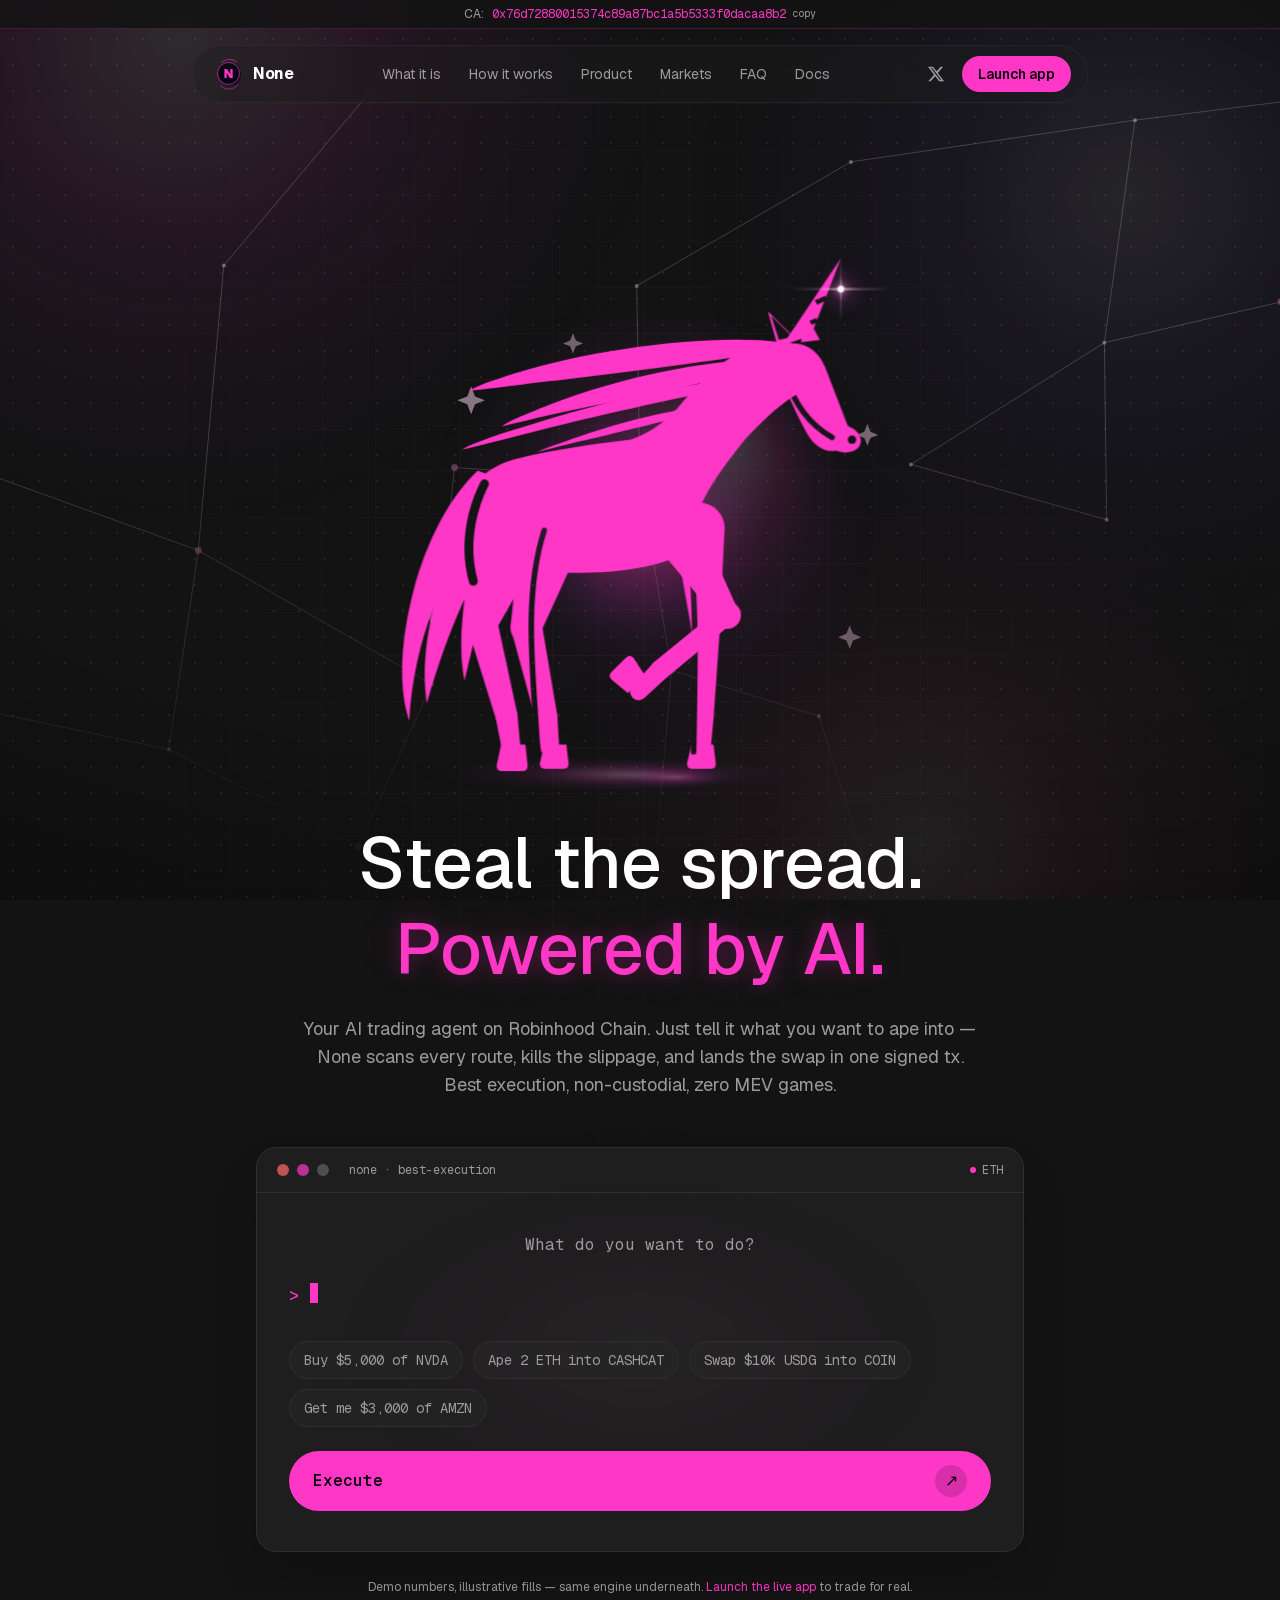
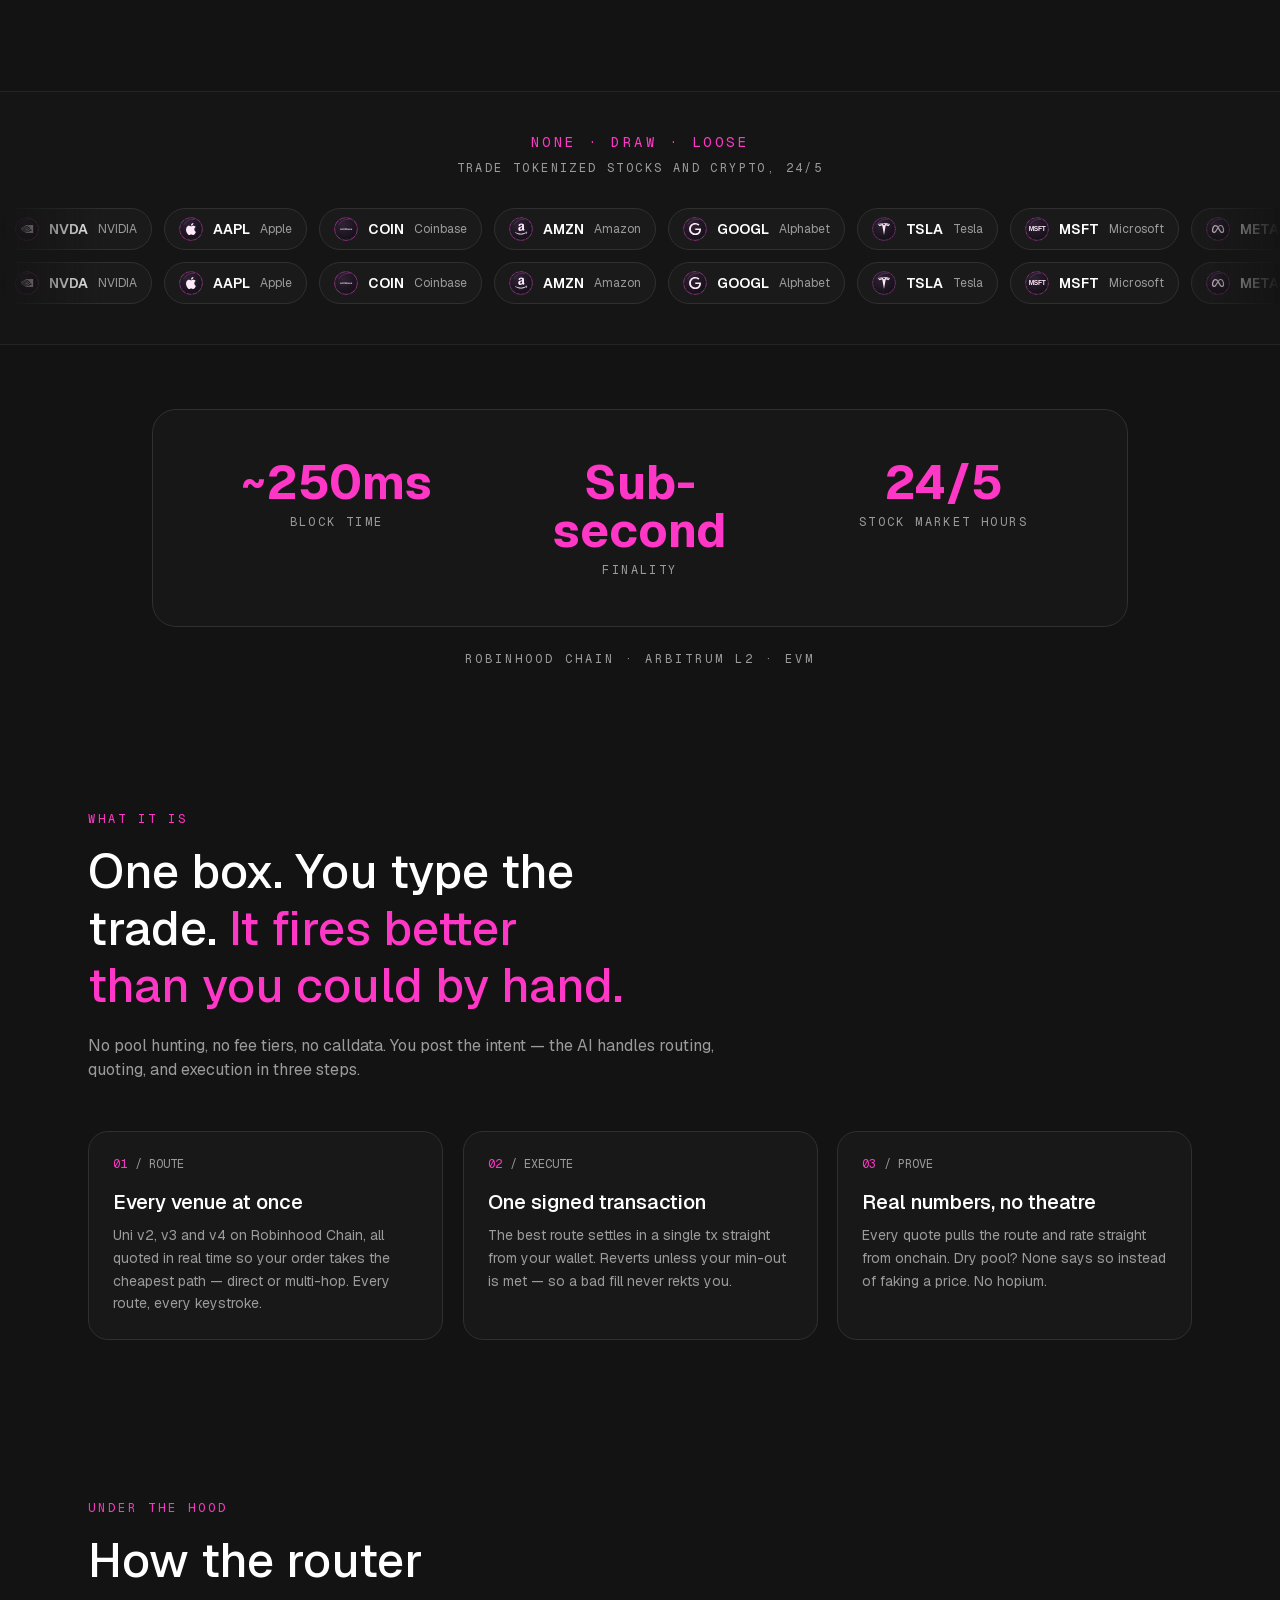
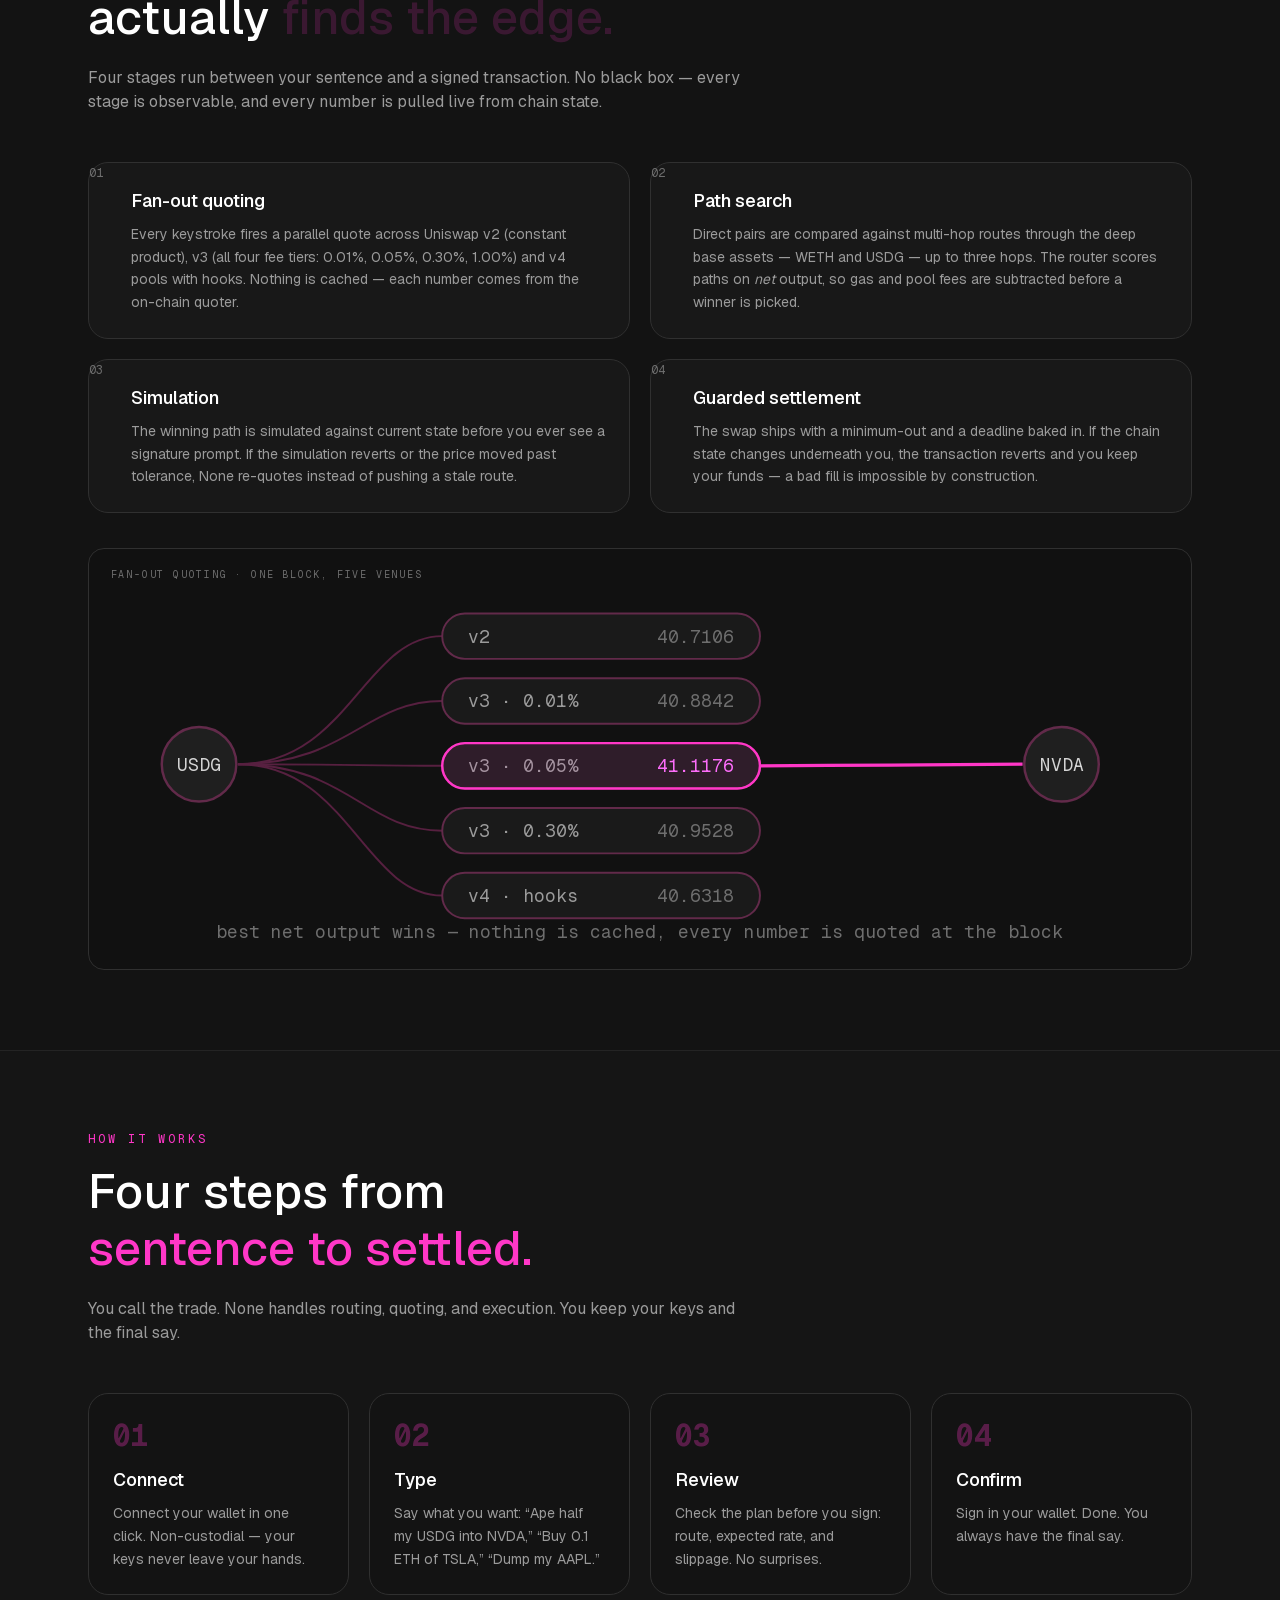
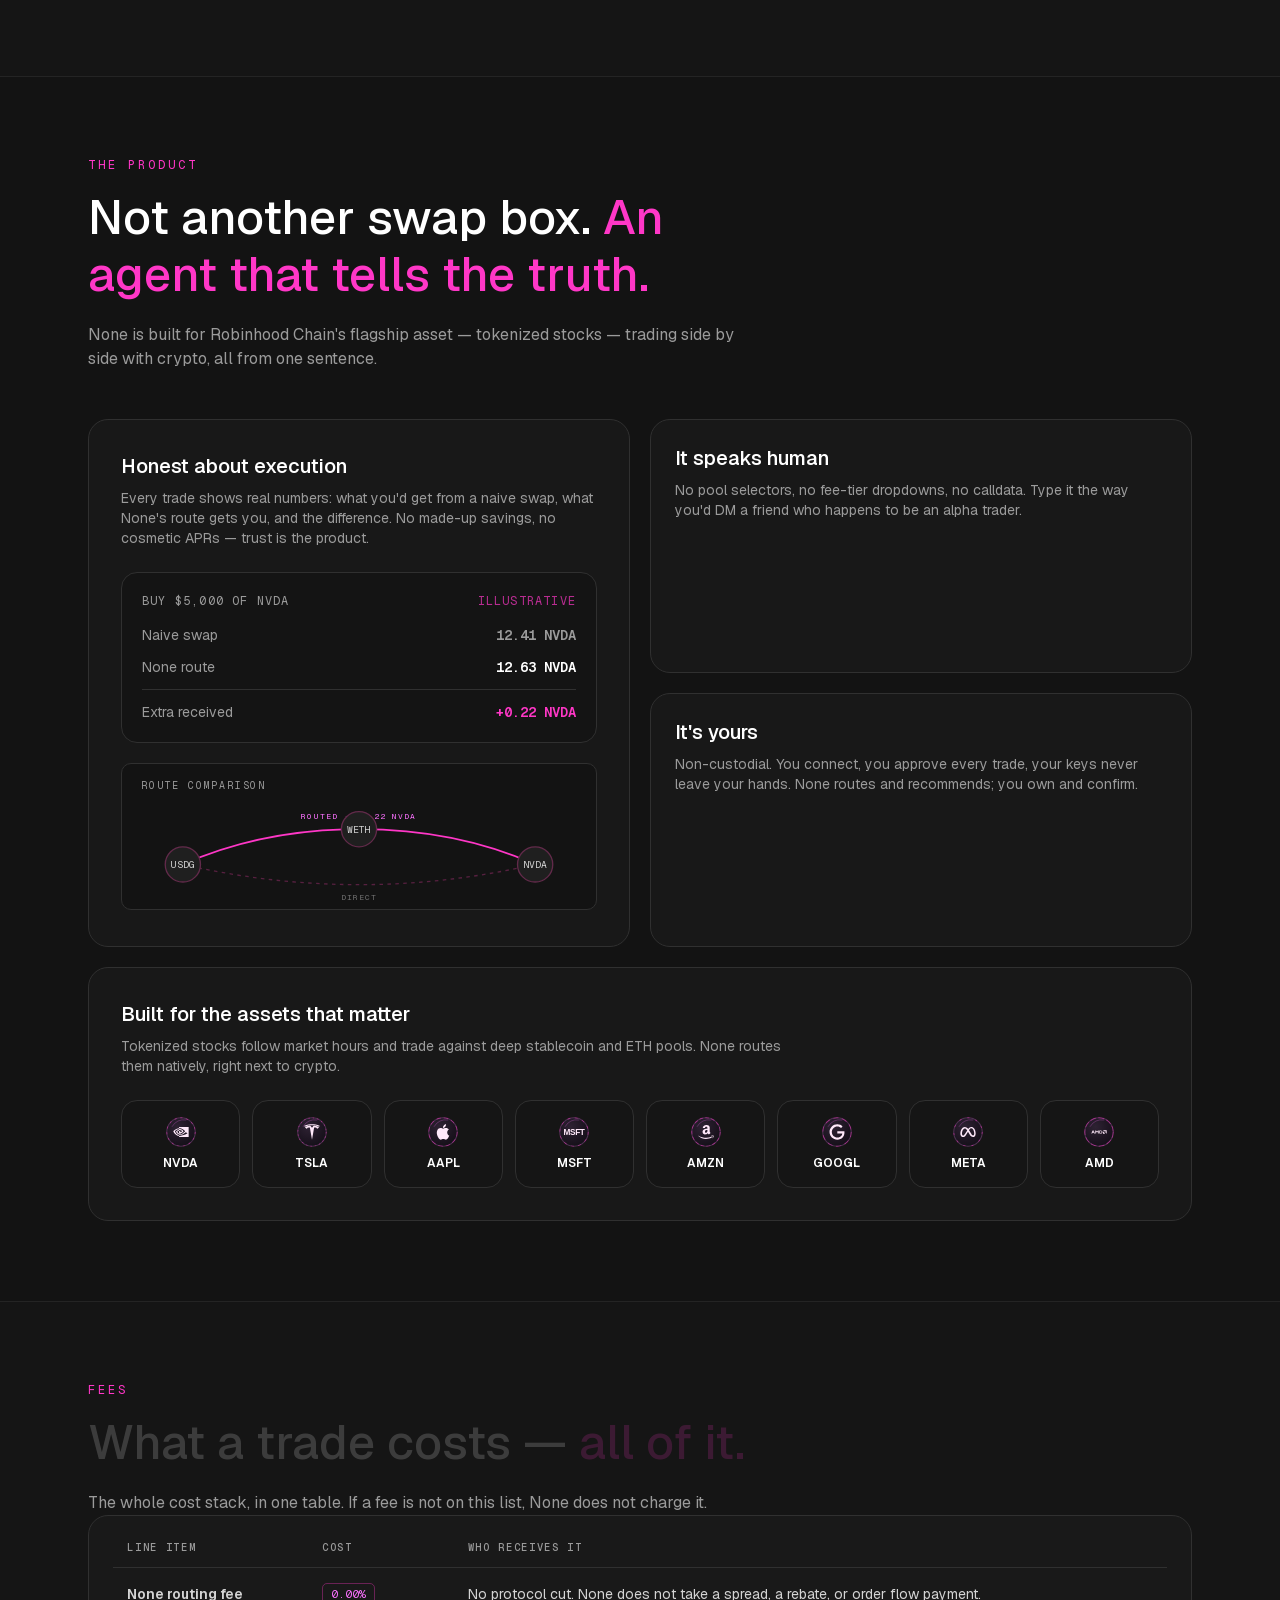
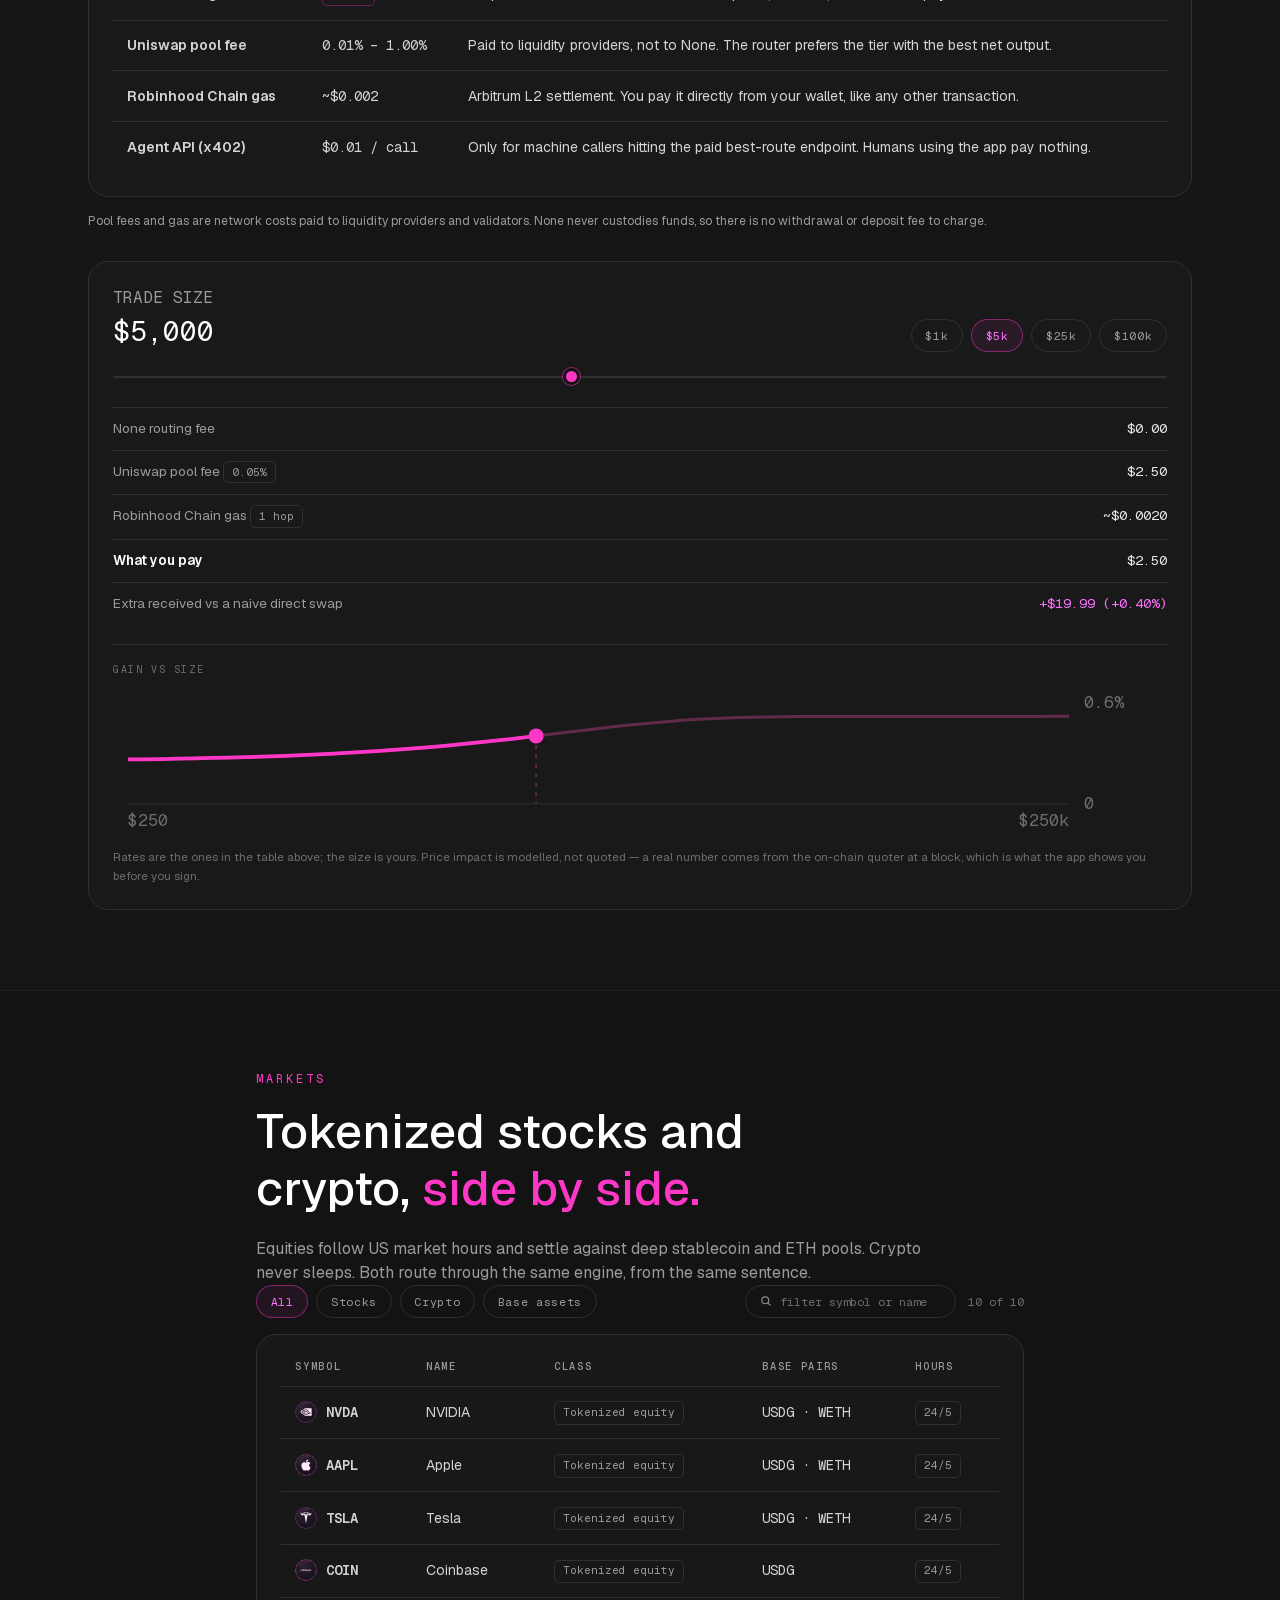
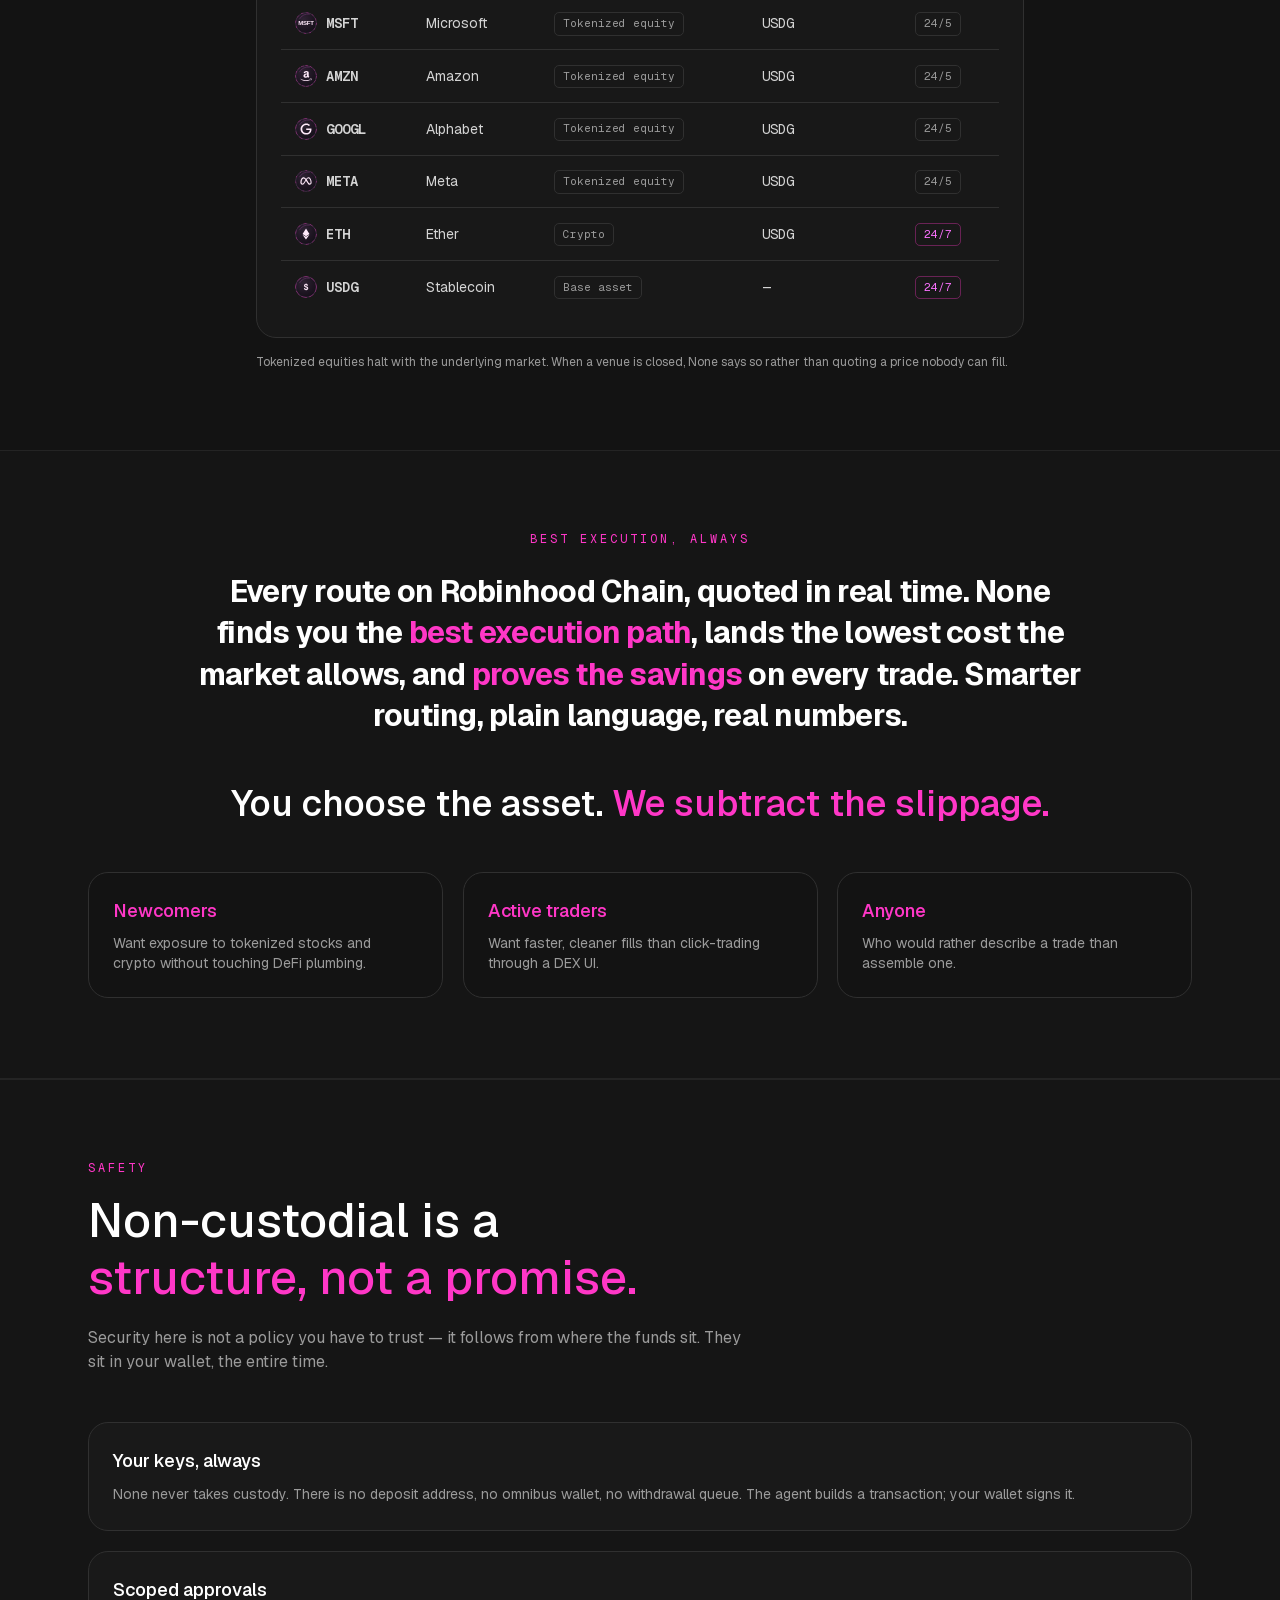
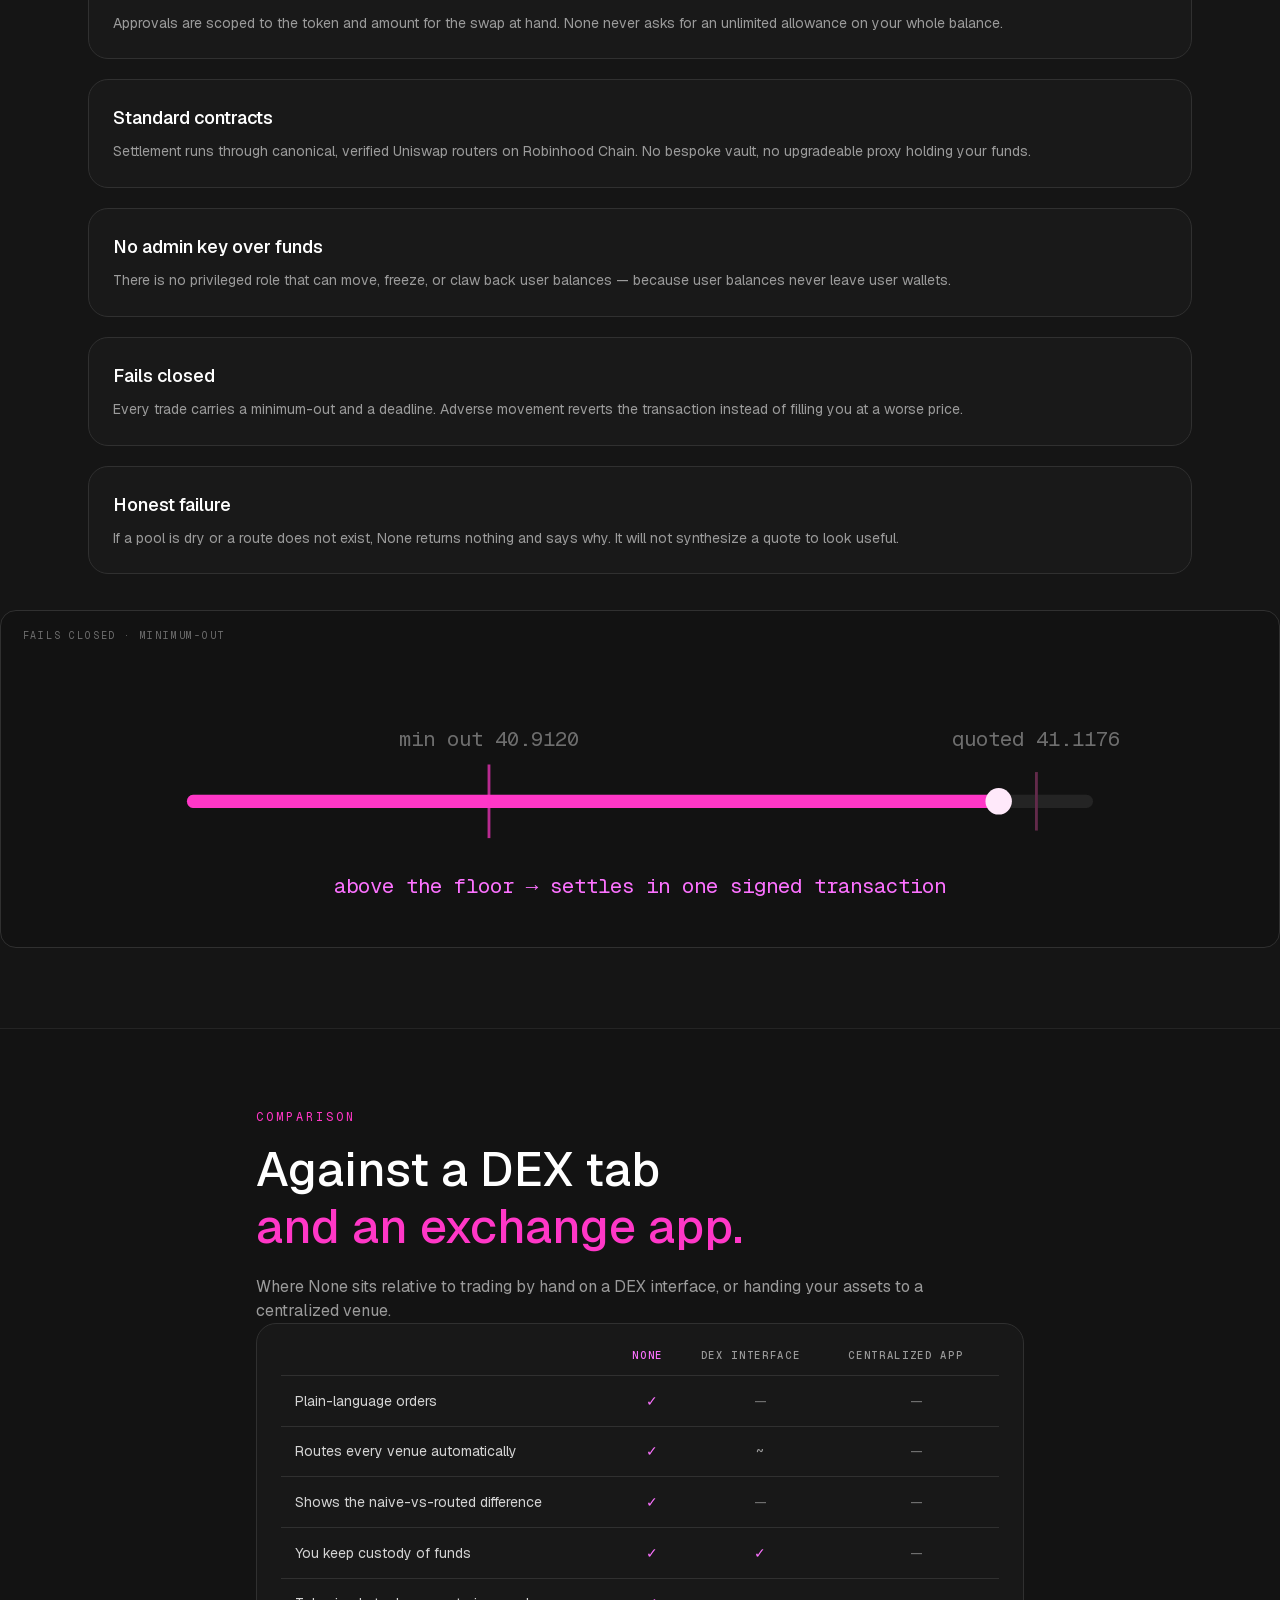
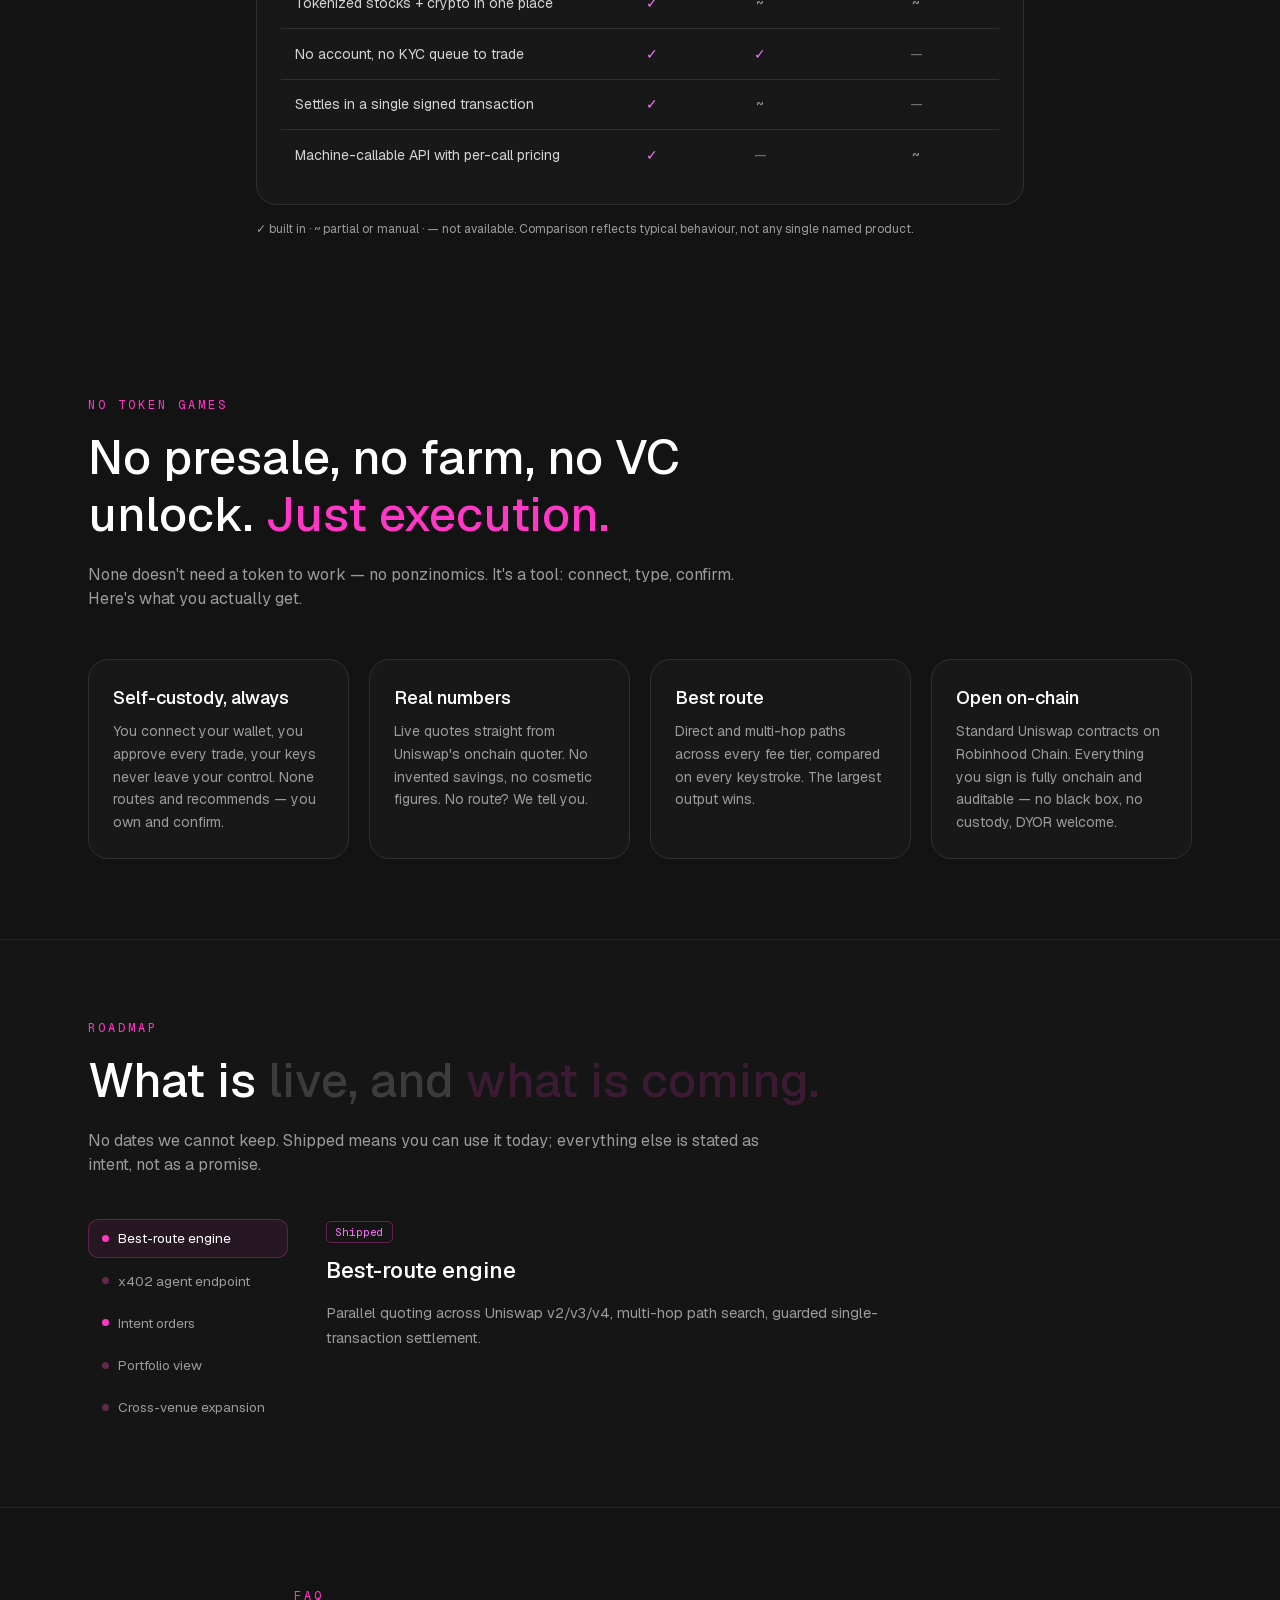
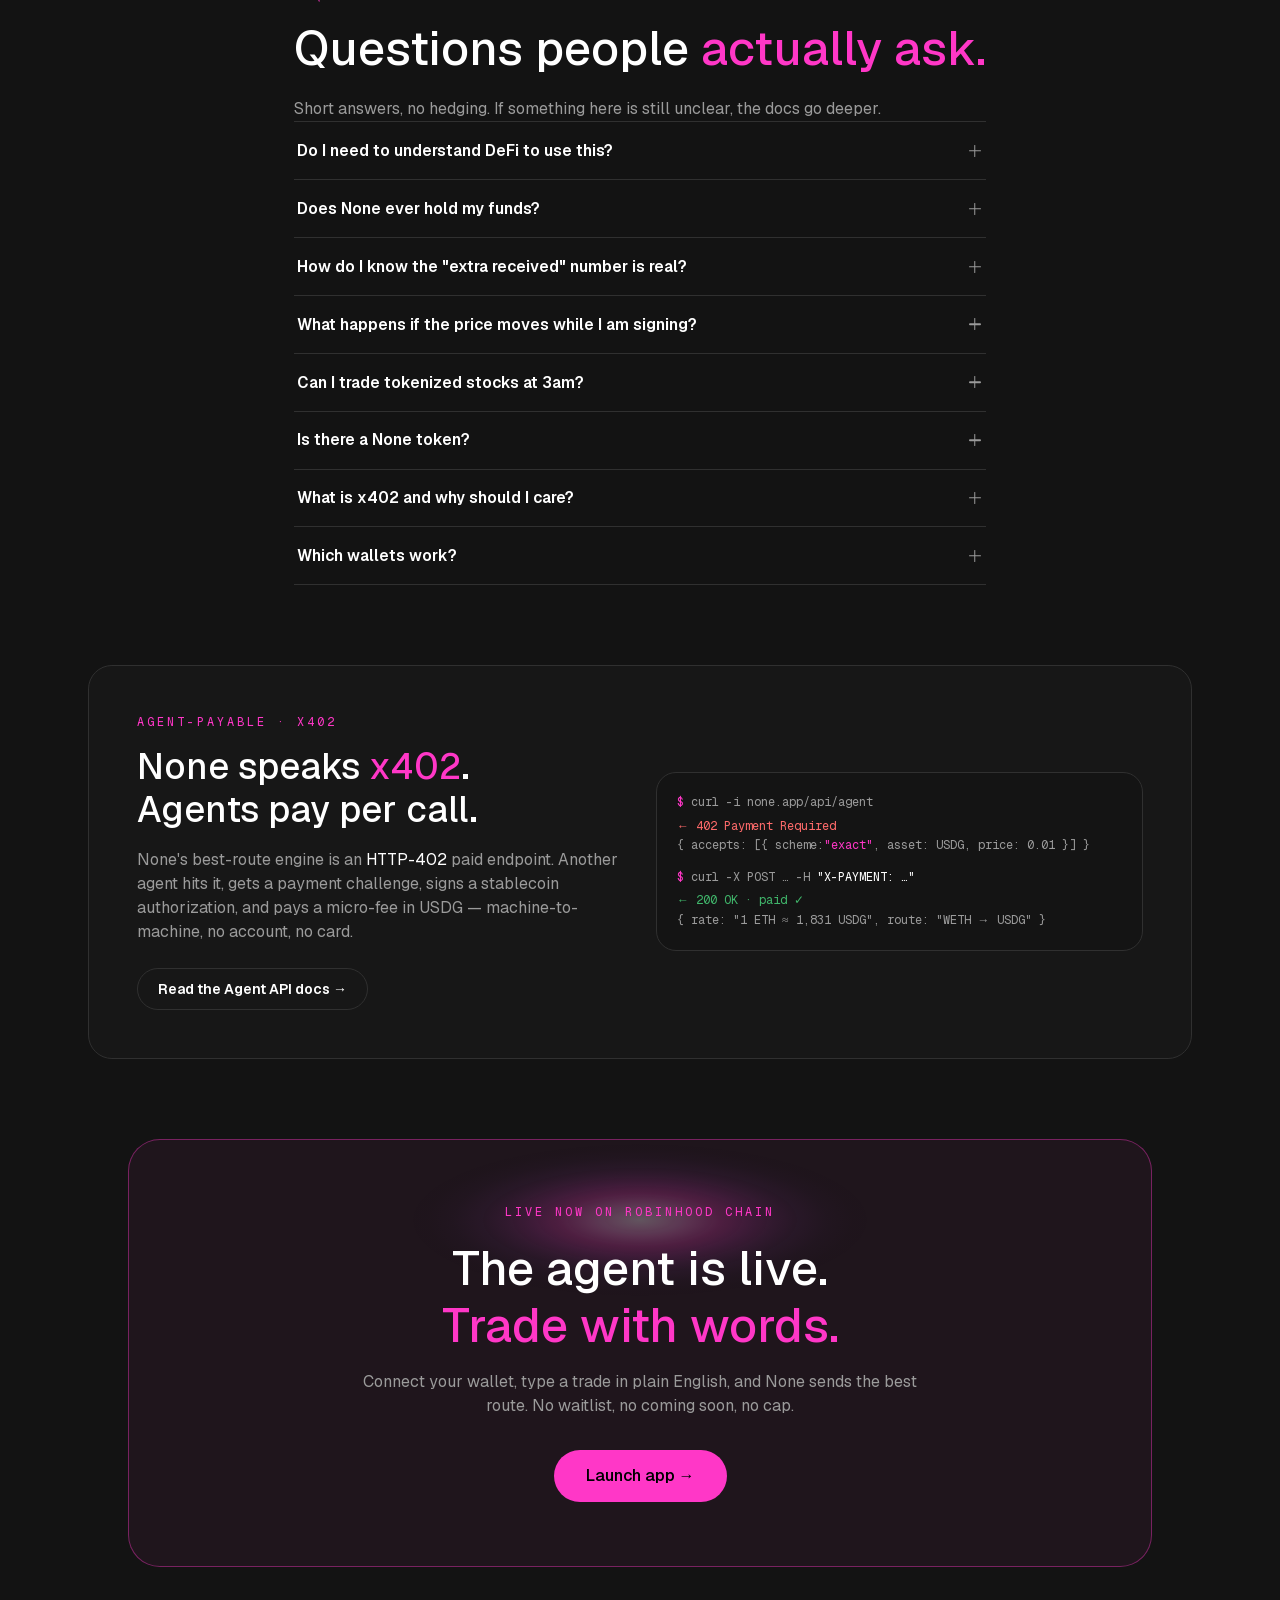
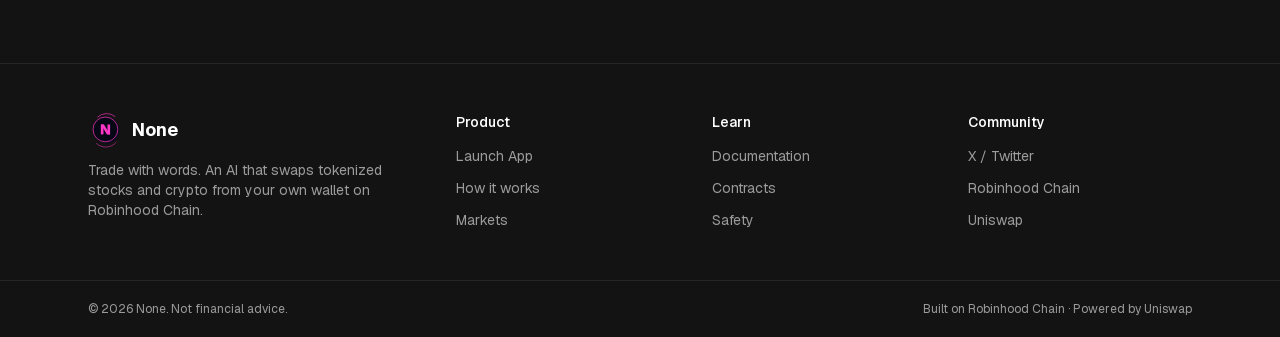
==== commit a740dbf3: "Nod the head on the blow, and let the hoof be what lands it The strike was not happening at the hoof" ====
--- a/index.html
+++ b/index.html
@@ -1,4 +1,4 @@
-<!DOCTYPE html><html lang="en" class="geist_a71539c9-module__T19VSG__variable geist_mono_8d43a2aa-module__8Li5zG__variable h-full antialiased"><head><meta charSet="utf-8"/><meta name="viewport" content="width=device-width, initial-scale=1"/><link rel="preload" href="/_next/static/media/797e433ab948586e-s.p.0r6juujl39pe6.woff2" as="font" crossorigin="" type="font/woff2"/><link rel="preload" href="/_next/static/media/caa3a2e1cccd8315-s.p.0wgildi0cnwt9.woff2" as="font" crossorigin="" type="font/woff2"/><link rel="preload" as="image" href="/mascot-unicorn.svg?v=22"/><link rel="stylesheet" href="/_next/static/chunks/3ksqjcf432ghy.css" data-precedence="next"/><meta name="next-size-adjust" content=""/><title>None AI — Trade &amp; chat on Robinhood Chain</title><meta name="description" content="Talk to a smart AI and swap tokens from your connected wallet on Robinhood Chain. Every trade you sign yourself."/><meta property="og:type" content="website"/><meta property="og:title" content="None AI — Trade &amp; chat on Robinhood Chain"/><meta property="og:description" content="Say the trade in plain language. None quotes every venue, routes it, and hands your wallet one transaction to sign."/><meta property="og:image" content="/og.jpg"/><meta property="og:image:width" content="1200"/><meta property="og:image:height" content="630"/><meta name="twitter:card" content="summary_large_image"/><meta name="twitter:image" content="/og.jpg"/><link rel="icon" href="/icon.svg?icon.06yqt15kuv-1v.svg" sizes="any" type="image/svg+xml"/><style id="nk-enhance">
+<!DOCTYPE html><html lang="en" class="geist_a71539c9-module__T19VSG__variable geist_mono_8d43a2aa-module__8Li5zG__variable h-full antialiased"><head><meta charSet="utf-8"/><meta name="viewport" content="width=device-width, initial-scale=1"/><link rel="preload" href="/_next/static/media/797e433ab948586e-s.p.0r6juujl39pe6.woff2" as="font" crossorigin="" type="font/woff2"/><link rel="preload" href="/_next/static/media/caa3a2e1cccd8315-s.p.0wgildi0cnwt9.woff2" as="font" crossorigin="" type="font/woff2"/><link rel="preload" as="image" href="/mascot-unicorn.svg?v=24"/><link rel="stylesheet" href="/_next/static/chunks/3ksqjcf432ghy.css" data-precedence="next"/><meta name="next-size-adjust" content=""/><title>None AI — Trade &amp; chat on Robinhood Chain</title><meta name="description" content="Talk to a smart AI and swap tokens from your connected wallet on Robinhood Chain. Every trade you sign yourself."/><meta property="og:type" content="website"/><meta property="og:title" content="None AI — Trade &amp; chat on Robinhood Chain"/><meta property="og:description" content="Say the trade in plain language. None quotes every venue, routes it, and hands your wallet one transaction to sign."/><meta property="og:image" content="/og.jpg"/><meta property="og:image:width" content="1200"/><meta property="og:image:height" content="630"/><meta name="twitter:card" content="summary_large_image"/><meta name="twitter:image" content="/og.jpg"/><link rel="icon" href="/icon.svg?icon.06yqt15kuv-1v.svg" sizes="any" type="image/svg+xml"/><style id="nk-enhance">
 html{scroll-behavior:smooth}
 ::selection{background:rgba(255,55,199,.28)}
 *{scrollbar-width:thin;scrollbar-color:#3a3a3a #131313}
@@ -137,4 +137,4 @@
 
 @media (prefers-reduced-motion:reduce){html{scroll-behavior:auto}*{transition:none!important}}
 </style>
-<script defer src="/nk-enhance.js?v=40"></script><script defer src="/nk-content.js?v=14"></script><script defer src="/nk-blocks.js?v=12"></script><link rel="stylesheet" href="/nk-type.css?v=4"/></head><body class="min-h-full flex flex-col"><div hidden=""><!--$--><!--/$--></div><div class="pointer-events-none fixed inset-x-0 top-0 z-50"><div class="pointer-events-auto flex items-center justify-center gap-2 border-b border-accent/20 bg-background/85 px-3 py-1.5 text-xs backdrop-blur"><span class="text-muted">CA:</span><button title="Copy contract address" class="flex items-center gap-1.5 font-mono text-accent transition-colors hover:text-accent-soft"><span class="hidden sm:inline">0x76d72880015374c89a87bc1a5b5333f0dacaa8b2</span><span class="sm:hidden">0x76d728<!-- -->…<!-- -->caa8b2</span><span class="text-[10px] text-muted">copy</span></button></div><div class="px-3 pt-3 sm:px-4 sm:pt-4"><nav class="pointer-events-auto mx-auto flex max-w-4xl items-center justify-between rounded-full border px-3 py-2.5 transition-all duration-300 sm:px-4 border-border/60 bg-surface/40 backdrop-blur-md"><a class="group flex items-center gap-2 pl-1" href="/"><svg viewBox="0 0 128 128" xmlns="http://www.w3.org/2000/svg" class="h-8 w-8 transition-transform duration-500 group-hover:rotate-[20deg]" aria-hidden="true"><path d="M34 18 A 46 46 0 0 1 96 16" fill="none" stroke="#ff37c7" stroke-width="3" stroke-linecap="round" opacity="0.75"></path><path d="M30 112 A 48 48 0 0 0 100 108" fill="none" stroke="#ff37c7" stroke-width="3" stroke-linecap="round" opacity="0.6"></path><ellipse cx="68" cy="66" rx="44" ry="45" fill="#0a0d1e"></ellipse><circle cx="62" cy="62" r="44" fill="#060714" stroke="#ff37c7" stroke-width="2.5"></circle><g fill="#ff37c7" transform="translate(34.6,34.6) scale(0.55)"><path d="M20 18 h17 v64 h-17 z"></path><path d="M63 18 h17 v64 h-17 z"></path><path d="M20 18 h20 l40 64 h-20 z"></path></g></svg><span class="text-base font-bold tracking-tight">None</span></a><div class="hidden items-center gap-1 md:flex"><a class="rounded-full px-3 py-1.5 text-sm text-muted transition-colors hover:text-foreground" href="/#what">What it is</a><a class="rounded-full px-3 py-1.5 text-sm text-muted transition-colors hover:text-foreground" href="/#how">How it works</a><a class="rounded-full px-3 py-1.5 text-sm text-muted transition-colors hover:text-foreground" href="/#product">Product</a><a class="rounded-full px-3 py-1.5 text-sm text-muted transition-colors hover:text-foreground" href="/docs">Docs</a></div><div class="flex items-center gap-2"><a href="https://x.com/nock_agent" target="_blank" rel="noreferrer" aria-label="None on X" title="@nock_agent on X" class="grid place-items-center rounded-full text-muted transition-colors hover:text-foreground size-9 hover:bg-surface-2"><svg width="18" height="18" viewBox="0 0 24 24" fill="currentColor" aria-hidden="true"><path d="M18.244 2.25h3.308l-7.227 8.26 8.502 11.24H16.17l-5.214-6.817L4.99 21.75H1.68l7.73-8.835L1.254 2.25H8.08l4.713 6.231zm-1.161 17.52h1.833L7.084 4.126H5.117z"></path></svg></a><a class="rounded-full bg-accent px-4 py-2 text-sm font-semibold text-black transition-transform hover:scale-[1.04] hover:bg-accent-soft" href="/app">Launch app</a></div></nav></div></div><section class="relative overflow-hidden pt-28 sm:pt-36"><div class="grid-fade absolute inset-0 -z-10"></div><div class="animate-glow absolute left-1/2 top-[-6%] -z-10 h-72 w-[46rem] -translate-x-1/2 rounded-full bg-accent/20 blur-[130px]"></div><div class="mx-auto max-w-4xl px-4 text-center sm:px-6"><div class="mb-6 flex justify-center" style="opacity:0;transform:translateY(26px);filter:blur(10px);transition-property:opacity, transform, filter;transition-duration:0.8s;transition-timing-function:cubic-bezier(0.16,1,0.3,1);transition-delay:0ms;will-change:opacity, transform, filter"><div class="relative flex items-center justify-center"><div class="animate-glow absolute left-1/2 top-1/2 -z-10 size-64 -translate-x-1/2 -translate-y-1/2 rounded-full bg-accent/35 blur-[80px] sm:size-80"></div><img src="/mascot-unicorn.svg?v=22" alt="None — a unicorn striking the ground, N coins scattering" class="animate-float h-64 w-auto sm:h-80 object-contain"/></div></div><h1 class="text-5xl font-bold leading-[0.92] tracking-tight sm:text-7xl"><span class="rise-word block" style="animation-delay:0.1s">Steal the spread.</span><span class="rise-word block text-accent" style="animation-delay:0.24s">Powered by AI.</span></h1><p class="rise-word mx-auto mt-6 max-w-2xl text-lg text-muted" style="animation-delay:0.4s">Your AI trading agent on Robinhood Chain. Just tell it what you want to ape into — None scans every route, kills the slippage, and lands the swap in one signed tx. Best execution, non-custodial, zero MEV games.</p><div class="rise-word mt-12" style="animation-delay:0.55s"><div class="relative mx-auto w-full max-w-3xl"><div class="animate-glow absolute -inset-8 -z-10 rounded-[2.5rem] bg-accent/15 blur-3xl"></div><div class="overflow-hidden rounded-2xl border border-border bg-surface/95 shadow-2xl backdrop-blur"><div class="flex items-center justify-between border-b border-border px-5 py-3.5"><div class="flex items-center gap-2"><span class="size-3 rounded-full bg-red/70"></span><span class="size-3 rounded-full bg-accent/70"></span><span class="size-3 rounded-full bg-muted/40"></span><span class="ml-3 font-mono text-xs text-muted">none · best-execution</span></div><span class="flex items-center gap-1.5 font-mono text-xs text-muted"><span class="size-1.5 rounded-full bg-accent"></span> ETH</span></div><div class="px-5 py-8 sm:px-8 sm:py-10"><p class="text-center font-mono text-sm text-muted sm:text-base">What do you want to do?</p><div class="mt-6 flex items-start gap-2 font-mono text-base sm:text-lg"><span class="text-accent">&gt;</span><span class="text-foreground"><span class="cursor-blink ml-0.5 inline-block h-5 w-2 translate-y-0.5 bg-accent"></span></span></div><div class="mt-8 flex flex-wrap gap-2.5"><span class="rounded-full border border-border bg-surface-2/60 px-3.5 py-2 font-mono text-xs text-muted sm:text-sm">Buy $5,000 of NVDA</span><span class="rounded-full border border-border bg-surface-2/60 px-3.5 py-2 font-mono text-xs text-muted sm:text-sm">Ape 2 ETH into CASHCAT</span><span class="rounded-full border border-border bg-surface-2/60 px-3.5 py-2 font-mono text-xs text-muted sm:text-sm">Swap $10k USDG into COIN</span><span class="rounded-full border border-border bg-surface-2/60 px-3.5 py-2 font-mono text-xs text-muted sm:text-sm">Get me $3,000 of AMZN</span></div><a class="mt-6 flex items-center justify-between rounded-full bg-accent px-6 py-3.5 font-mono font-semibold text-black transition-transform hover:scale-[1.01] hover:bg-accent-soft" href="/app">Execute<span class="grid size-8 place-items-center rounded-full bg-black/15">↗</span></a></div></div></div></div><p class="mt-5 text-xs text-muted">Demo numbers, illustrative fills — same engine underneath.<!-- --> <a class="text-accent hover:underline" href="/app">Launch the live app</a> <!-- -->to trade for real.</p></div></section><section class="mt-24 border-y border-border/60 bg-surface/20 py-10"><div class="px-4 text-center" style="opacity:0;transform:translateY(26px);filter:blur(10px);transition-property:opacity, transform, filter;transition-duration:0.8s;transition-timing-function:cubic-bezier(0.16,1,0.3,1);transition-delay:0ms;will-change:opacity, transform, filter"><p class="font-mono text-sm uppercase tracking-[0.25em] text-accent">None · Draw · Loose</p><p class="mt-2 font-mono text-xs uppercase tracking-[0.2em] text-muted">Trade tokenized stocks and crypto, 24/5</p></div><div class="mt-8 space-y-3"><div class="marquee-mask flex overflow-hidden "><div class="flex shrink-0 items-center gap-3 pr-3 animate-marquee"><span><span class="flex items-center gap-2.5 whitespace-nowrap rounded-full border border-border bg-surface/70 px-3.5 py-2 text-sm"><span class="relative grid shrink-0 place-items-center overflow-hidden rounded-full bg-accent/15 font-bold text-accent" style="width:24px;height:24px;font-size:8.16px">NVD<img src="/logos/NVDA.svg" alt="NVDA" width="24" height="24" loading="lazy" class="absolute inset-0 h-full w-full rounded-full bg-white object-contain transition-opacity duration-300" style="opacity:0"/></span><span class="font-semibold text-foreground">NVDA</span><span class="text-xs text-muted">NVIDIA</span></span></span><span><span class="flex items-center gap-2.5 whitespace-nowrap rounded-full border border-border bg-surface/70 px-3.5 py-2 text-sm"><span class="relative grid shrink-0 place-items-center overflow-hidden rounded-full bg-accent/15 font-bold text-accent" style="width:24px;height:24px;font-size:8.16px">AAP<img src="/logos/AAPL.svg" alt="AAPL" width="24" height="24" loading="lazy" class="absolute inset-0 h-full w-full rounded-full bg-white object-contain transition-opacity duration-300" style="opacity:0"/></span><span class="font-semibold text-foreground">AAPL</span><span class="text-xs text-muted">Apple</span></span></span><span><span class="flex items-center gap-2.5 whitespace-nowrap rounded-full border border-border bg-surface/70 px-3.5 py-2 text-sm"><span class="relative grid shrink-0 place-items-center overflow-hidden rounded-full bg-accent/15 font-bold text-accent" style="width:24px;height:24px;font-size:8.16px">COI<img src="/logos/COIN.svg" alt="COIN" width="24" height="24" loading="lazy" class="absolute inset-0 h-full w-full rounded-full bg-white object-contain transition-opacity duration-300" style="opacity:0"/></span><span class="font-semibold text-foreground">COIN</span><span class="text-xs text-muted">Coinbase</span></span></span><span><span class="flex items-center gap-2.5 whitespace-nowrap rounded-full border border-border bg-surface/70 px-3.5 py-2 text-sm"><span class="relative grid shrink-0 place-items-center overflow-hidden rounded-full bg-accent/15 font-bold text-accent" style="width:24px;height:24px;font-size:8.16px">AMZ<img src="/logos/AMZN.svg" alt="AMZN" width="24" height="24" loading="lazy" class="absolute inset-0 h-full w-full rounded-full bg-white object-contain transition-opacity duration-300" style="opacity:0"/></span><span class="font-semibold text-foreground">AMZN</span><span class="text-xs text-muted">Amazon</span></span></span><span><span class="flex items-center gap-2.5 whitespace-nowrap rounded-full border border-border bg-surface/70 px-3.5 py-2 text-sm"><span class="relative grid shrink-0 place-items-center overflow-hidden rounded-full bg-accent/15 font-bold text-accent" style="width:24px;height:24px;font-size:8.16px">GOO<img src="/logos/GOOGL.svg" alt="GOOGL" width="24" height="24" loading="lazy" class="absolute inset-0 h-full w-full rounded-full bg-white object-contain transition-opacity duration-300" style="opacity:0"/></span><span class="font-semibold text-foreground">GOOGL</span><span class="text-xs text-muted">Alphabet</span></span></span><span><span class="flex items-center gap-2.5 whitespace-nowrap rounded-full border border-border bg-surface/70 px-3.5 py-2 text-sm"><span class="relative grid shrink-0 place-items-center overflow-hidden rounded-full bg-accent/15 font-bold text-accent" style="width:24px;height:24px;font-size:8.16px">TSL<img src="/logos/TSLA.svg" alt="TSLA" width="24" height="24" loading="lazy" class="absolute inset-0 h-full w-full rounded-full bg-white object-contain transition-opacity duration-300" style="opacity:0"/></span><span class="font-semibold text-foreground">TSLA</span><span class="text-xs text-muted">Tesla</span></span></span><span><span class="flex items-center gap-2.5 whitespace-nowrap rounded-full border border-border bg-surface/70 px-3.5 py-2 text-sm"><span class="relative grid shrink-0 place-items-center overflow-hidden rounded-full bg-accent/15 font-bold text-accent" style="width:24px;height:24px;font-size:8.16px">MSF<img src="/logos/MSFT.svg" alt="MSFT" width="24" height="24" loading="lazy" class="absolute inset-0 h-full w-full rounded-full bg-white object-contain transition-opacity duration-300" style="opacity:0"/></span><span class="font-semibold text-foreground">MSFT</span><span class="text-xs text-muted">Microsoft</span></span></span><span><span class="flex items-center gap-2.5 whitespace-nowrap rounded-full border border-border bg-surface/70 px-3.5 py-2 text-sm"><span class="relative grid shrink-0 place-items-center overflow-hidden rounded-full bg-accent/15 font-bold text-accent" style="width:24px;height:24px;font-size:8.16px">MET<img src="/logos/META.svg" alt="META" width="24" height="24" loading="lazy" class="absolute inset-0 h-full w-full rounded-full bg-white object-contain transition-opacity duration-300" style="opacity:0"/></span><span class="font-semibold text-foreground">META</span><span class="text-xs text-muted">Meta</span></span></span></div><div class="flex shrink-0 items-center gap-3 pr-3 animate-marquee"><span><span class="flex items-center gap-2.5 whitespace-nowrap rounded-full border border-border bg-surface/70 px-3.5 py-2 text-sm"><span class="relative grid shrink-0 place-items-center overflow-hidden rounded-full bg-accent/15 font-bold text-accent" style="width:24px;height:24px;font-size:8.16px">NVD<img src="/logos/NVDA.svg" alt="NVDA" width="24" height="24" loading="lazy" class="absolute inset-0 h-full w-full rounded-full bg-white object-contain transition-opacity duration-300" style="opacity:0"/></span><span class="font-semibold text-foreground">NVDA</span><span class="text-xs text-muted">NVIDIA</span></span></span><span><span class="flex items-center gap-2.5 whitespace-nowrap rounded-full border border-border bg-surface/70 px-3.5 py-2 text-sm"><span class="relative grid shrink-0 place-items-center overflow-hidden rounded-full bg-accent/15 font-bold text-accent" style="width:24px;height:24px;font-size:8.16px">AAP<img src="/logos/AAPL.svg" alt="AAPL" width="24" height="24" loading="lazy" class="absolute inset-0 h-full w-full rounded-full bg-white object-contain transition-opacity duration-300" style="opacity:0"/></span><span class="font-semibold text-foreground">AAPL</span><span class="text-xs text-muted">Apple</span></span></span><span><span class="flex items-center gap-2.5 whitespace-nowrap rounded-full border border-border bg-surface/70 px-3.5 py-2 text-sm"><span class="relative grid shrink-0 place-items-center overflow-hidden rounded-full bg-accent/15 font-bold text-accent" style="width:24px;height:24px;font-size:8.16px">COI<img src="/logos/COIN.svg" alt="COIN" width="24" height="24" loading="lazy" class="absolute inset-0 h-full w-full rounded-full bg-white object-contain transition-opacity duration-300" style="opacity:0"/></span><span class="font-semibold text-foreground">COIN</span><span class="text-xs text-muted">Coinbase</span></span></span><span><span class="flex items-center gap-2.5 whitespace-nowrap rounded-full border border-border bg-surface/70 px-3.5 py-2 text-sm"><span class="relative grid shrink-0 place-items-center overflow-hidden rounded-full bg-accent/15 font-bold text-accent" style="width:24px;height:24px;font-size:8.16px">AMZ<img src="/logos/AMZN.svg" alt="AMZN" width="24" height="24" loading="lazy" class="absolute inset-0 h-full w-full rounded-full bg-white object-contain transition-opacity duration-300" style="opacity:0"/></span><span class="font-semibold text-foreground">AMZN</span><span class="text-xs text-muted">Amazon</span></span></span><span><span class="flex items-center gap-2.5 whitespace-nowrap rounded-full border border-border bg-surface/70 px-3.5 py-2 text-sm"><span class="relative grid shrink-0 place-items-center overflow-hidden rounded-full bg-accent/15 font-bold text-accent" style="width:24px;height:24px;font-size:8.16px">GOO<img src="/logos/GOOGL.svg" alt="GOOGL" width="24" height="24" loading="lazy" class="absolute inset-0 h-full w-full rounded-full bg-white object-contain transition-opacity duration-300" style="opacity:0"/></span><span class="font-semibold text-foreground">GOOGL</span><span class="text-xs text-muted">Alphabet</span></span></span><span><span class="flex items-center gap-2.5 whitespace-nowrap rounded-full border border-border bg-surface/70 px-3.5 py-2 text-sm"><span class="relative grid shrink-0 place-items-center overflow-hidden rounded-full bg-accent/15 font-bold text-accent" style="width:24px;height:24px;font-size:8.16px">TSL<img src="/logos/TSLA.svg" alt="TSLA" width="24" height="24" loading="lazy" class="absolute inset-0 h-full w-full rounded-full bg-white object-contain transition-opacity duration-300" style="opacity:0"/></span><span class="font-semibold text-foreground">TSLA</span><span class="text-xs text-muted">Tesla</span></span></span><span><span class="flex items-center gap-2.5 whitespace-nowrap rounded-full border border-border bg-surface/70 px-3.5 py-2 text-sm"><span class="relative grid shrink-0 place-items-center overflow-hidden rounded-full bg-accent/15 font-bold text-accent" style="width:24px;height:24px;font-size:8.16px">MSF<img src="/logos/MSFT.svg" alt="MSFT" width="24" height="24" loading="lazy" class="absolute inset-0 h-full w-full rounded-full bg-white object-contain transition-opacity duration-300" style="opacity:0"/></span><span class="font-semibold text-foreground">MSFT</span><span class="text-xs text-muted">Microsoft</span></span></span><span><span class="flex items-center gap-2.5 whitespace-nowrap rounded-full border border-border bg-surface/70 px-3.5 py-2 text-sm"><span class="relative grid shrink-0 place-items-center overflow-hidden rounded-full bg-accent/15 font-bold text-accent" style="width:24px;height:24px;font-size:8.16px">MET<img src="/logos/META.svg" alt="META" width="24" height="24" loading="lazy" class="absolute inset-0 h-full w-full rounded-full bg-white object-contain transition-opacity duration-300" style="opacity:0"/></span><span class="font-semibold text-foreground">META</span><span class="text-xs text-muted">Meta</span></span></span></div></div><div class="marquee-mask flex overflow-hidden "><div class="flex shrink-0 items-center gap-3 pr-3 animate-marquee-rev"><span><span class="flex items-center gap-2.5 whitespace-nowrap rounded-full border border-border bg-surface/70 px-3.5 py-2 text-sm"><span class="relative grid shrink-0 place-items-center overflow-hidden rounded-full bg-accent/15 font-bold text-accent" style="width:24px;height:24px;font-size:8.16px">NVD<img src="/logos/NVDA.svg" alt="NVDA" width="24" height="24" loading="lazy" class="absolute inset-0 h-full w-full rounded-full bg-white object-contain transition-opacity duration-300" style="opacity:0"/></span><span class="font-semibold text-foreground">NVDA</span><span class="text-xs text-muted">NVIDIA</span></span></span><span><span class="flex items-center gap-2.5 whitespace-nowrap rounded-full border border-border bg-surface/70 px-3.5 py-2 text-sm"><span class="relative grid shrink-0 place-items-center overflow-hidden rounded-full bg-accent/15 font-bold text-accent" style="width:24px;height:24px;font-size:8.16px">AAP<img src="/logos/AAPL.svg" alt="AAPL" width="24" height="24" loading="lazy" class="absolute inset-0 h-full w-full rounded-full bg-white object-contain transition-opacity duration-300" style="opacity:0"/></span><span class="font-semibold text-foreground">AAPL</span><span class="text-xs text-muted">Apple</span></span></span><span><span class="flex items-center gap-2.5 whitespace-nowrap rounded-full border border-border bg-surface/70 px-3.5 py-2 text-sm"><span class="relative grid shrink-0 place-items-center overflow-hidden rounded-full bg-accent/15 font-bold text-accent" style="width:24px;height:24px;font-size:8.16px">COI<img src="/logos/COIN.svg" alt="COIN" width="24" height="24" loading="lazy" class="absolute inset-0 h-full w-full rounded-full bg-white object-contain transition-opacity duration-300" style="opacity:0"/></span><span class="font-semibold text-foreground">COIN</span><span class="text-xs text-muted">Coinbase</span></span></span><span><span class="flex items-center gap-2.5 whitespace-nowrap rounded-full border border-border bg-surface/70 px-3.5 py-2 text-sm"><span class="relative grid shrink-0 place-items-center overflow-hidden rounded-full bg-accent/15 font-bold text-accent" style="width:24px;height:24px;font-size:8.16px">AMZ<img src="/logos/AMZN.svg" alt="AMZN" width="24" height="24" loading="lazy" class="absolute inset-0 h-full w-full rounded-full bg-white object-contain transition-opacity duration-300" style="opacity:0"/></span><span class="font-semibold text-foreground">AMZN</span><span class="text-xs text-muted">Amazon</span></span></span><span><span class="flex items-center gap-2.5 whitespace-nowrap rounded-full border border-border bg-surface/70 px-3.5 py-2 text-sm"><span class="relative grid shrink-0 place-items-center overflow-hidden rounded-full bg-accent/15 font-bold text-accent" style="width:24px;height:24px;font-size:8.16px">GOO<img src="/logos/GOOGL.svg" alt="GOOGL" width="24" height="24" loading="lazy" class="absolute inset-0 h-full w-full rounded-full bg-white object-contain transition-opacity duration-300" style="opacity:0"/></span><span class="font-semibold text-foreground">GOOGL</span><span class="text-xs text-muted">Alphabet</span></span></span><span><span class="flex items-center gap-2.5 whitespace-nowrap rounded-full border border-border bg-surface/70 px-3.5 py-2 text-sm"><span class="relative grid shrink-0 place-items-center overflow-hidden rounded-full bg-accent/15 font-bold text-accent" style="width:24px;height:24px;font-size:8.16px">TSL<img src="/logos/TSLA.svg" alt="TSLA" width="24" height="24" loading="lazy" class="absolute inset-0 h-full w-full rounded-full bg-white object-contain transition-opacity duration-300" style="opacity:0"/></span><span class="font-semibold text-foreground">TSLA</span><span class="text-xs text-muted">Tesla</span></span></span><span><span class="flex items-center gap-2.5 whitespace-nowrap rounded-full border border-border bg-surface/70 px-3.5 py-2 text-sm"><span class="relative grid shrink-0 place-items-center overflow-hidden rounded-full bg-accent/15 font-bold text-accent" style="width:24px;height:24px;font-size:8.16px">MSF<img src="/logos/MSFT.svg" alt="MSFT" width="24" height="24" loading="lazy" class="absolute inset-0 h-full w-full rounded-full bg-white object-contain transition-opacity duration-300" style="opacity:0"/></span><span class="font-semibold text-foreground">MSFT</span><span class="text-xs text-muted">Microsoft</span></span></span><span><span class="flex items-center gap-2.5 whitespace-nowrap rounded-full border border-border bg-surface/70 px-3.5 py-2 text-sm"><span class="relative grid shrink-0 place-items-center overflow-hidden rounded-full bg-accent/15 font-bold text-accent" style="width:24px;height:24px;font-size:8.16px">MET<img src="/logos/META.svg" alt="META" width="24" height="24" loading="lazy" class="absolute inset-0 h-full w-full rounded-full bg-white object-contain transition-opacity duration-300" style="opacity:0"/></span><span class="font-semibold text-foreground">META</span><span class="text-xs text-muted">Meta</span></span></span></div><div class="flex shrink-0 items-center gap-3 pr-3 animate-marquee-rev"><span><span class="flex items-center gap-2.5 whitespace-nowrap rounded-full border border-border bg-surface/70 px-3.5 py-2 text-sm"><span class="relative grid shrink-0 place-items-center overflow-hidden rounded-full bg-accent/15 font-bold text-accent" style="width:24px;height:24px;font-size:8.16px">NVD<img src="/logos/NVDA.svg" alt="NVDA" width="24" height="24" loading="lazy" class="absolute inset-0 h-full w-full rounded-full bg-white object-contain transition-opacity duration-300" style="opacity:0"/></span><span class="font-semibold text-foreground">NVDA</span><span class="text-xs text-muted">NVIDIA</span></span></span><span><span class="flex items-center gap-2.5 whitespace-nowrap rounded-full border border-border bg-surface/70 px-3.5 py-2 text-sm"><span class="relative grid shrink-0 place-items-center overflow-hidden rounded-full bg-accent/15 font-bold text-accent" style="width:24px;height:24px;font-size:8.16px">AAP<img src="/logos/AAPL.svg" alt="AAPL" width="24" height="24" loading="lazy" class="absolute inset-0 h-full w-full rounded-full bg-white object-contain transition-opacity duration-300" style="opacity:0"/></span><span class="font-semibold text-foreground">AAPL</span><span class="text-xs text-muted">Apple</span></span></span><span><span class="flex items-center gap-2.5 whitespace-nowrap rounded-full border border-border bg-surface/70 px-3.5 py-2 text-sm"><span class="relative grid shrink-0 place-items-center overflow-hidden rounded-full bg-accent/15 font-bold text-accent" style="width:24px;height:24px;font-size:8.16px">COI<img src="/logos/COIN.svg" alt="COIN" width="24" height="24" loading="lazy" class="absolute inset-0 h-full w-full rounded-full bg-white object-contain transition-opacity duration-300" style="opacity:0"/></span><span class="font-semibold text-foreground">COIN</span><span class="text-xs text-muted">Coinbase</span></span></span><span><span class="flex items-center gap-2.5 whitespace-nowrap rounded-full border border-border bg-surface/70 px-3.5 py-2 text-sm"><span class="relative grid shrink-0 place-items-center overflow-hidden rounded-full bg-accent/15 font-bold text-accent" style="width:24px;height:24px;font-size:8.16px">AMZ<img src="/logos/AMZN.svg" alt="AMZN" width="24" height="24" loading="lazy" class="absolute inset-0 h-full w-full rounded-full bg-white object-contain transition-opacity duration-300" style="opacity:0"/></span><span class="font-semibold text-foreground">AMZN</span><span class="text-xs text-muted">Amazon</span></span></span><span><span class="flex items-center gap-2.5 whitespace-nowrap rounded-full border border-border bg-surface/70 px-3.5 py-2 text-sm"><span class="relative grid shrink-0 place-items-center overflow-hidden rounded-full bg-accent/15 font-bold text-accent" style="width:24px;height:24px;font-size:8.16px">GOO<img src="/logos/GOOGL.svg" alt="GOOGL" width="24" height="24" loading="lazy" class="absolute inset-0 h-full w-full rounded-full bg-white object-contain transition-opacity duration-300" style="opacity:0"/></span><span class="font-semibold text-foreground">GOOGL</span><span class="text-xs text-muted">Alphabet</span></span></span><span><span class="flex items-center gap-2.5 whitespace-nowrap rounded-full border border-border bg-surface/70 px-3.5 py-2 text-sm"><span class="relative grid shrink-0 place-items-center overflow-hidden rounded-full bg-accent/15 font-bold text-accent" style="width:24px;height:24px;font-size:8.16px">TSL<img src="/logos/TSLA.svg" alt="TSLA" width="24" height="24" loading="lazy" class="absolute inset-0 h-full w-full rounded-full bg-white object-contain transition-opacity duration-300" style="opacity:0"/></span><span class="font-semibold text-foreground">TSLA</span><span class="text-xs text-muted">Tesla</span></span></span><span><span class="flex items-center gap-2.5 whitespace-nowrap rounded-full border border-border bg-surface/70 px-3.5 py-2 text-sm"><span class="relative grid shrink-0 place-items-center overflow-hidden rounded-full bg-accent/15 font-bold text-accent" style="width:24px;height:24px;font-size:8.16px">MSF<img src="/logos/MSFT.svg" alt="MSFT" width="24" height="24" loading="lazy" class="absolute inset-0 h-full w-full rounded-full bg-white object-contain transition-opacity duration-300" style="opacity:0"/></span><span class="font-semibold text-foreground">MSFT</span><span class="text-xs text-muted">Microsoft</span></span></span><span><span class="flex items-center gap-2.5 whitespace-nowrap rounded-full border border-border bg-surface/70 px-3.5 py-2 text-sm"><span class="relative grid shrink-0 place-items-center overflow-hidden rounded-full bg-accent/15 font-bold text-accent" style="width:24px;height:24px;font-size:8.16px">MET<img src="/logos/META.svg" alt="META" width="24" height="24" loading="lazy" class="absolute inset-0 h-full w-full rounded-full bg-white object-contain transition-opacity duration-300" style="opacity:0"/></span><span class="font-semibold text-foreground">META</span><span class="text-xs text-muted">Meta</span></span></span></div></div></div></section><section class="mx-auto max-w-5xl px-4 py-16 sm:px-6"><div class="rounded-3xl border border-border bg-surface/40 p-8 sm:p-12" style="opacity:0;transform:translateY(26px);filter:blur(10px);transition-property:opacity, transform, filter;transition-duration:0.8s;transition-timing-function:cubic-bezier(0.16,1,0.3,1);transition-delay:0ms;will-change:opacity, transform, filter"><div class="grid grid-cols-1 gap-8 text-center sm:grid-cols-3"><div><div class="text-4xl font-bold text-accent sm:text-5xl">~250ms</div><div class="mt-2 font-mono text-xs uppercase tracking-[0.2em] text-muted">Block time</div></div><div><div class="text-4xl font-bold text-accent sm:text-5xl">Sub-second</div><div class="mt-2 font-mono text-xs uppercase tracking-[0.2em] text-muted">Finality</div></div><div><div class="text-4xl font-bold text-accent sm:text-5xl">24/5</div><div class="mt-2 font-mono text-xs uppercase tracking-[0.2em] text-muted">Stock market hours</div></div></div></div><p class="mt-6 text-center font-mono text-xs uppercase tracking-[0.25em] text-muted">Robinhood Chain · Arbitrum L2 · EVM</p></section><section id="what" class="mx-auto max-w-6xl scroll-mt-24 px-4 py-20 sm:px-6"><div class="" style="opacity:0;transform:translateY(26px);filter:blur(10px);transition-property:opacity, transform, filter;transition-duration:0.8s;transition-timing-function:cubic-bezier(0.16,1,0.3,1);transition-delay:0ms;will-change:opacity, transform, filter"><div class="font-mono text-xs uppercase tracking-[0.25em] text-accent ">What it is</div><h2 class="mt-4 max-w-3xl text-4xl font-bold leading-[1.05] tracking-tight sm:text-5xl">One box. You type the trade.<!-- --> <span class="text-accent">It fires better than you could by hand.</span></h2><p class="mt-5 max-w-2xl text-muted">No pool hunting, no fee tiers, no calldata. You post the intent — the AI handles routing, quoting, and execution in three steps.</p></div><div class="mt-12 grid gap-5 md:grid-cols-3"><div class="rounded-2xl border border-border bg-surface/50 p-6 transition-colors hover:border-accent/40" style="opacity:0;transform:translateY(26px);filter:blur(10px);transition-property:opacity, transform, filter;transition-duration:0.8s;transition-timing-function:cubic-bezier(0.16,1,0.3,1);transition-delay:0ms;will-change:opacity, transform, filter"><div class="flex items-center gap-2 font-mono text-xs text-muted"><span class="text-accent">01</span> / <!-- -->ROUTE</div><h3 class="mt-4 text-xl font-semibold">Every venue at once</h3><p class="mt-2 text-sm leading-relaxed text-muted">Uni v2, v3 and v4 on Robinhood Chain, all quoted in real time so your order takes the cheapest path — direct or multi-hop. Every route, every keystroke.</p></div><div class="rounded-2xl border border-border bg-surface/50 p-6 transition-colors hover:border-accent/40" style="opacity:0;transform:translateY(26px);filter:blur(10px);transition-property:opacity, transform, filter;transition-duration:0.8s;transition-timing-function:cubic-bezier(0.16,1,0.3,1);transition-delay:90ms;will-change:opacity, transform, filter"><div class="flex items-center gap-2 font-mono text-xs text-muted"><span class="text-accent">02</span> / <!-- -->EXECUTE</div><h3 class="mt-4 text-xl font-semibold">One signed transaction</h3><p class="mt-2 text-sm leading-relaxed text-muted">The best route settles in a single tx straight from your wallet. Reverts unless your min-out is met — so a bad fill never rekts you.</p></div><div class="rounded-2xl border border-border bg-surface/50 p-6 transition-colors hover:border-accent/40" style="opacity:0;transform:translateY(26px);filter:blur(10px);transition-property:opacity, transform, filter;transition-duration:0.8s;transition-timing-function:cubic-bezier(0.16,1,0.3,1);transition-delay:180ms;will-change:opacity, transform, filter"><div class="flex items-center gap-2 font-mono text-xs text-muted"><span class="text-accent">03</span> / <!-- -->PROVE</div><h3 class="mt-4 text-xl font-semibold">Real numbers, no theatre</h3><p class="mt-2 text-sm leading-relaxed text-muted">Every quote pulls the route and rate straight from onchain. Dry pool? None says so instead of faking a price. No hopium.</p></div></div></section><section id="how" class="scroll-mt-24 border-y border-border/60 bg-surface/20 py-20"><div class="mx-auto max-w-6xl px-4 sm:px-6"><div class="" style="opacity:0;transform:translateY(26px);filter:blur(10px);transition-property:opacity, transform, filter;transition-duration:0.8s;transition-timing-function:cubic-bezier(0.16,1,0.3,1);transition-delay:0ms;will-change:opacity, transform, filter"><div class="font-mono text-xs uppercase tracking-[0.25em] text-accent ">How it works</div><h2 class="mt-4 text-4xl font-bold leading-[1.05] tracking-tight sm:text-5xl">Four steps from<br/><span class="text-accent">sentence to settled.</span></h2><p class="mt-5 max-w-2xl text-muted">You call the trade. None handles routing, quoting, and execution. You keep your keys and the final say.</p></div><div class="mt-12 grid gap-5 sm:grid-cols-2 lg:grid-cols-4"><div class="rounded-2xl border border-border bg-background/40 p-6" style="opacity:0;transform:translateY(26px);filter:blur(10px);transition-property:opacity, transform, filter;transition-duration:0.8s;transition-timing-function:cubic-bezier(0.16,1,0.3,1);transition-delay:0ms;will-change:opacity, transform, filter"><div class="font-mono text-3xl font-bold text-accent/30">01</div><h3 class="mt-3 text-lg font-semibold">Connect</h3><p class="mt-2 text-sm leading-relaxed text-muted">Connect your wallet in one click. Non-custodial — your keys never leave your hands.</p></div><div class="rounded-2xl border border-border bg-background/40 p-6" style="opacity:0;transform:translateY(26px);filter:blur(10px);transition-property:opacity, transform, filter;transition-duration:0.8s;transition-timing-function:cubic-bezier(0.16,1,0.3,1);transition-delay:80ms;will-change:opacity, transform, filter"><div class="font-mono text-3xl font-bold text-accent/30">02</div><h3 class="mt-3 text-lg font-semibold">Type</h3><p class="mt-2 text-sm leading-relaxed text-muted">Say what you want: “Ape half my USDG into NVDA,” “Buy 0.1 ETH of TSLA,” “Dump my AAPL.”</p></div><div class="rounded-2xl border border-border bg-background/40 p-6" style="opacity:0;transform:translateY(26px);filter:blur(10px);transition-property:opacity, transform, filter;transition-duration:0.8s;transition-timing-function:cubic-bezier(0.16,1,0.3,1);transition-delay:160ms;will-change:opacity, transform, filter"><div class="font-mono text-3xl font-bold text-accent/30">03</div><h3 class="mt-3 text-lg font-semibold">Review</h3><p class="mt-2 text-sm leading-relaxed text-muted">Check the plan before you sign: route, expected rate, and slippage. No surprises.</p></div><div class="rounded-2xl border border-border bg-background/40 p-6" style="opacity:0;transform:translateY(26px);filter:blur(10px);transition-property:opacity, transform, filter;transition-duration:0.8s;transition-timing-function:cubic-bezier(0.16,1,0.3,1);transition-delay:240ms;will-change:opacity, transform, filter"><div class="font-mono text-3xl font-bold text-accent/30">04</div><h3 class="mt-3 text-lg font-semibold">Confirm</h3><p class="mt-2 text-sm leading-relaxed text-muted">Sign in your wallet. Done. You always have the final say.</p></div></div></div></section><section id="product" class="mx-auto max-w-6xl scroll-mt-24 px-4 py-20 sm:px-6"><div class="" style="opacity:0;transform:translateY(26px);filter:blur(10px);transition-property:opacity, transform, filter;transition-duration:0.8s;transition-timing-function:cubic-bezier(0.16,1,0.3,1);transition-delay:0ms;will-change:opacity, transform, filter"><div class="font-mono text-xs uppercase tracking-[0.25em] text-accent ">The product</div><h2 class="mt-4 max-w-3xl text-4xl font-bold leading-[1.05] tracking-tight sm:text-5xl">Not another swap box.<!-- --> <span class="text-accent">An agent that tells the truth.</span></h2><p class="mt-5 max-w-2xl text-muted">None is built for Robinhood Chain&#x27;s flagship asset — tokenized stocks — trading side by side with crypto, all from one sentence.</p></div><div class="mt-12 grid gap-5 lg:grid-cols-2"><div class="rounded-2xl border border-border bg-surface/50 p-6 sm:p-8" style="opacity:0;transform:translateY(26px);filter:blur(10px);transition-property:opacity, transform, filter;transition-duration:0.8s;transition-timing-function:cubic-bezier(0.16,1,0.3,1);transition-delay:0ms;will-change:opacity, transform, filter"><h3 class="text-xl font-semibold">Honest about execution</h3><p class="mt-2 text-sm text-muted">Every trade shows real numbers: what you&#x27;d get from a naive swap, what None&#x27;s route gets you, and the difference. No made-up savings, no cosmetic APRs — trust is the product.</p><div class="mt-6 rounded-xl border border-border bg-background/50 p-5"><div class="flex items-center justify-between font-mono text-xs uppercase tracking-widest text-muted"><span>Buy $5,000 of NVDA</span><span class="text-accent/70">Illustrative</span></div><div class="mt-4 space-y-3 text-sm"><div class="flex items-center justify-between"><span class="text-muted">Naive swap</span><span class="font-mono font-semibold text-muted">12.41 NVDA</span></div><div class="flex items-center justify-between"><span class="text-muted">None route</span><span class="font-mono font-semibold text-foreground">12.63 NVDA</span></div><div class="h-px bg-border"></div><div class="flex items-center justify-between"><span class="text-muted">Extra received</span><span class="font-mono font-semibold text-accent">+0.22 NVDA</span></div></div></div></div><div class="grid gap-5"><div class="rounded-2xl border border-border bg-surface/50 p-6" style="opacity:0;transform:translateY(26px);filter:blur(10px);transition-property:opacity, transform, filter;transition-duration:0.8s;transition-timing-function:cubic-bezier(0.16,1,0.3,1);transition-delay:80ms;will-change:opacity, transform, filter"><h3 class="text-xl font-semibold">It speaks human</h3><p class="mt-2 text-sm text-muted">No pool selectors, no fee-tier dropdowns, no calldata. Type it the way you&#x27;d DM a friend who happens to be an alpha trader.</p></div><div class="rounded-2xl border border-border bg-surface/50 p-6" style="opacity:0;transform:translateY(26px);filter:blur(10px);transition-property:opacity, transform, filter;transition-duration:0.8s;transition-timing-function:cubic-bezier(0.16,1,0.3,1);transition-delay:160ms;will-change:opacity, transform, filter"><h3 class="text-xl font-semibold">It&#x27;s yours</h3><p class="mt-2 text-sm text-muted">Non-custodial. You connect, you approve every trade, your keys never leave your hands. None routes and recommends; you own and confirm.</p></div></div></div><div class="mt-5 rounded-2xl border border-border bg-surface/50 p-6 sm:p-8" style="opacity:0;transform:translateY(26px);filter:blur(10px);transition-property:opacity, transform, filter;transition-duration:0.8s;transition-timing-function:cubic-bezier(0.16,1,0.3,1);transition-delay:0ms;will-change:opacity, transform, filter"><h3 class="text-xl font-semibold">Built for the assets that matter</h3><p class="mt-2 max-w-2xl text-sm text-muted">Tokenized stocks follow market hours and trade against deep stablecoin and ETH pools. None routes them natively, right next to crypto.</p><div class="mt-6 grid grid-cols-3 gap-3 sm:grid-cols-4 md:grid-cols-8"><div class="flex flex-col items-center gap-2 rounded-xl border border-border bg-background/40 py-4 transition-all hover:-translate-y-1 hover:border-accent/40"><span class="relative grid shrink-0 place-items-center overflow-hidden rounded-full bg-accent/15 font-bold text-accent" style="width:30px;height:30px;font-size:10.200000000000001px">NVD<img src="/logos/NVDA.svg" alt="NVDA" width="30" height="30" loading="lazy" class="absolute inset-0 h-full w-full rounded-full bg-white object-contain transition-opacity duration-300" style="opacity:0"/></span><span class="text-xs font-semibold">NVDA</span></div><div class="flex flex-col items-center gap-2 rounded-xl border border-border bg-background/40 py-4 transition-all hover:-translate-y-1 hover:border-accent/40"><span class="relative grid shrink-0 place-items-center overflow-hidden rounded-full bg-accent/15 font-bold text-accent" style="width:30px;height:30px;font-size:10.200000000000001px">TSL<img src="/logos/TSLA.svg" alt="TSLA" width="30" height="30" loading="lazy" class="absolute inset-0 h-full w-full rounded-full bg-white object-contain transition-opacity duration-300" style="opacity:0"/></span><span class="text-xs font-semibold">TSLA</span></div><div class="flex flex-col items-center gap-2 rounded-xl border border-border bg-background/40 py-4 transition-all hover:-translate-y-1 hover:border-accent/40"><span class="relative grid shrink-0 place-items-center overflow-hidden rounded-full bg-accent/15 font-bold text-accent" style="width:30px;height:30px;font-size:10.200000000000001px">AAP<img src="/logos/AAPL.svg" alt="AAPL" width="30" height="30" loading="lazy" class="absolute inset-0 h-full w-full rounded-full bg-white object-contain transition-opacity duration-300" style="opacity:0"/></span><span class="text-xs font-semibold">AAPL</span></div><div class="flex flex-col items-center gap-2 rounded-xl border border-border bg-background/40 py-4 transition-all hover:-translate-y-1 hover:border-accent/40"><span class="relative grid shrink-0 place-items-center overflow-hidden rounded-full bg-accent/15 font-bold text-accent" style="width:30px;height:30px;font-size:10.200000000000001px">MSF<img src="/logos/MSFT.svg" alt="MSFT" width="30" height="30" loading="lazy" class="absolute inset-0 h-full w-full rounded-full bg-white object-contain transition-opacity duration-300" style="opacity:0"/></span><span class="text-xs font-semibold">MSFT</span></div><div class="flex flex-col items-center gap-2 rounded-xl border border-border bg-background/40 py-4 transition-all hover:-translate-y-1 hover:border-accent/40"><span class="relative grid shrink-0 place-items-center overflow-hidden rounded-full bg-accent/15 font-bold text-accent" style="width:30px;height:30px;font-size:10.200000000000001px">AMZ<img src="/logos/AMZN.svg" alt="AMZN" width="30" height="30" loading="lazy" class="absolute inset-0 h-full w-full rounded-full bg-white object-contain transition-opacity duration-300" style="opacity:0"/></span><span class="text-xs font-semibold">AMZN</span></div><div class="flex flex-col items-center gap-2 rounded-xl border border-border bg-background/40 py-4 transition-all hover:-translate-y-1 hover:border-accent/40"><span class="relative grid shrink-0 place-items-center overflow-hidden rounded-full bg-accent/15 font-bold text-accent" style="width:30px;height:30px;font-size:10.200000000000001px">GOO<img src="/logos/GOOGL.svg" alt="GOOGL" width="30" height="30" loading="lazy" class="absolute inset-0 h-full w-full rounded-full bg-white object-contain transition-opacity duration-300" style="opacity:0"/></span><span class="text-xs font-semibold">GOOGL</span></div><div class="flex flex-col items-center gap-2 rounded-xl border border-border bg-background/40 py-4 transition-all hover:-translate-y-1 hover:border-accent/40"><span class="relative grid shrink-0 place-items-center overflow-hidden rounded-full bg-accent/15 font-bold text-accent" style="width:30px;height:30px;font-size:10.200000000000001px">MET<img src="/logos/META.svg" alt="META" width="30" height="30" loading="lazy" class="absolute inset-0 h-full w-full rounded-full bg-white object-contain transition-opacity duration-300" style="opacity:0"/></span><span class="text-xs font-semibold">META</span></div><div class="flex flex-col items-center gap-2 rounded-xl border border-border bg-background/40 py-4 transition-all hover:-translate-y-1 hover:border-accent/40"><span class="relative grid shrink-0 place-items-center overflow-hidden rounded-full bg-accent/15 font-bold text-accent" style="width:30px;height:30px;font-size:10.200000000000001px">AMD<img src="/logos/AMD.svg" alt="AMD" width="30" height="30" loading="lazy" class="absolute inset-0 h-full w-full rounded-full bg-white object-contain transition-opacity duration-300" style="opacity:0"/></span><span class="text-xs font-semibold">AMD</span></div></div></div></section><section class="border-y border-border/60 bg-surface/20 py-20"><div class="mx-auto max-w-6xl px-4 sm:px-6"><div class="" style="opacity:0;transform:translateY(26px);filter:blur(10px);transition-property:opacity, transform, filter;transition-duration:0.8s;transition-timing-function:cubic-bezier(0.16,1,0.3,1);transition-delay:0ms;will-change:opacity, transform, filter"><div class="font-mono text-xs uppercase tracking-[0.25em] text-accent text-center">Best execution, always</div><p class="mx-auto mt-6 max-w-4xl text-center text-2xl font-bold leading-snug tracking-tight sm:text-3xl">Every route on Robinhood Chain, quoted in real time. None finds you the <span class="text-accent">best execution path</span>, lands the lowest cost the market allows, and<!-- --> <span class="text-accent">proves the savings</span> on every trade. Smarter routing, plain language, real numbers.</p></div><div class="mt-12 text-center" style="opacity:0;transform:translateY(26px);filter:blur(10px);transition-property:opacity, transform, filter;transition-duration:0.8s;transition-timing-function:cubic-bezier(0.16,1,0.3,1);transition-delay:0ms;will-change:opacity, transform, filter"><h3 class="text-3xl font-bold tracking-tight sm:text-4xl">You choose the asset.<!-- --> <span class="text-accent">We subtract the slippage.</span></h3></div><div class="mt-12 grid gap-5 md:grid-cols-3"><div class="rounded-2xl border border-border bg-background/40 p-6" style="opacity:0;transform:translateY(26px);filter:blur(10px);transition-property:opacity, transform, filter;transition-duration:0.8s;transition-timing-function:cubic-bezier(0.16,1,0.3,1);transition-delay:0ms;will-change:opacity, transform, filter"><h4 class="text-lg font-semibold text-accent">Newcomers</h4><p class="mt-2 text-sm text-muted">Want exposure to tokenized stocks and crypto without touching DeFi plumbing.</p></div><div class="rounded-2xl border border-border bg-background/40 p-6" style="opacity:0;transform:translateY(26px);filter:blur(10px);transition-property:opacity, transform, filter;transition-duration:0.8s;transition-timing-function:cubic-bezier(0.16,1,0.3,1);transition-delay:90ms;will-change:opacity, transform, filter"><h4 class="text-lg font-semibold text-accent">Active traders</h4><p class="mt-2 text-sm text-muted">Want faster, cleaner fills than click-trading through a DEX UI.</p></div><div class="rounded-2xl border border-border bg-background/40 p-6" style="opacity:0;transform:translateY(26px);filter:blur(10px);transition-property:opacity, transform, filter;transition-duration:0.8s;transition-timing-function:cubic-bezier(0.16,1,0.3,1);transition-delay:180ms;will-change:opacity, transform, filter"><h4 class="text-lg font-semibold text-accent">Anyone</h4><p class="mt-2 text-sm text-muted">Who would rather describe a trade than assemble one.</p></div></div></div></section><section class="mx-auto max-w-6xl px-4 py-20 sm:px-6"><div class="" style="opacity:0;transform:translateY(26px);filter:blur(10px);transition-property:opacity, transform, filter;transition-duration:0.8s;transition-timing-function:cubic-bezier(0.16,1,0.3,1);transition-delay:0ms;will-change:opacity, transform, filter"><div class="font-mono text-xs uppercase tracking-[0.25em] text-accent ">No token games</div><h2 class="mt-4 max-w-3xl text-4xl font-bold leading-[1.05] tracking-tight sm:text-5xl">No presale, no farm, no VC unlock.<!-- --> <span class="text-accent">Just execution.</span></h2><p class="mt-5 max-w-2xl text-muted">None doesn&#x27;t need a token to work — no ponzinomics. It&#x27;s a tool: connect, type, confirm. Here&#x27;s what you actually get.</p></div><div class="mt-12 grid gap-5 sm:grid-cols-2 lg:grid-cols-4"><div class="rounded-2xl border border-border bg-surface/50 p-6" style="opacity:0;transform:translateY(26px);filter:blur(10px);transition-property:opacity, transform, filter;transition-duration:0.8s;transition-timing-function:cubic-bezier(0.16,1,0.3,1);transition-delay:0ms;will-change:opacity, transform, filter"><h3 class="text-lg font-semibold">Self-custody, always</h3><p class="mt-2 text-sm leading-relaxed text-muted">You connect your wallet, you approve every trade, your keys never leave your control. None routes and recommends — you own and confirm.</p></div><div class="rounded-2xl border border-border bg-surface/50 p-6" style="opacity:0;transform:translateY(26px);filter:blur(10px);transition-property:opacity, transform, filter;transition-duration:0.8s;transition-timing-function:cubic-bezier(0.16,1,0.3,1);transition-delay:80ms;will-change:opacity, transform, filter"><h3 class="text-lg font-semibold">Real numbers</h3><p class="mt-2 text-sm leading-relaxed text-muted">Live quotes straight from Uniswap&#x27;s onchain quoter. No invented savings, no cosmetic figures. No route? We tell you.</p></div><div class="rounded-2xl border border-border bg-surface/50 p-6" style="opacity:0;transform:translateY(26px);filter:blur(10px);transition-property:opacity, transform, filter;transition-duration:0.8s;transition-timing-function:cubic-bezier(0.16,1,0.3,1);transition-delay:160ms;will-change:opacity, transform, filter"><h3 class="text-lg font-semibold">Best route</h3><p class="mt-2 text-sm leading-relaxed text-muted">Direct and multi-hop paths across every fee tier, compared on every keystroke. The largest output wins.</p></div><div class="rounded-2xl border border-border bg-surface/50 p-6" style="opacity:0;transform:translateY(26px);filter:blur(10px);transition-property:opacity, transform, filter;transition-duration:0.8s;transition-timing-function:cubic-bezier(0.16,1,0.3,1);transition-delay:240ms;will-change:opacity, transform, filter"><h3 class="text-lg font-semibold">Open on-chain</h3><p class="mt-2 text-sm leading-relaxed text-muted">Standard Uniswap contracts on Robinhood Chain. Everything you sign is fully onchain and auditable — no black box, no custody, DYOR welcome.</p></div></div></section><section class="mx-auto max-w-6xl px-4 pb-4 sm:px-6"><div class="grid gap-8 rounded-3xl border border-border bg-surface/40 p-8 sm:p-12 lg:grid-cols-[1fr_1fr] lg:items-center" style="opacity:0;transform:translateY(26px);filter:blur(10px);transition-property:opacity, transform, filter;transition-duration:0.8s;transition-timing-function:cubic-bezier(0.16,1,0.3,1);transition-delay:0ms;will-change:opacity, transform, filter"><div><div class="font-mono text-xs uppercase tracking-[0.25em] text-accent ">Agent-payable · x402</div><h2 class="mt-4 text-3xl font-bold leading-[1.05] tracking-tight sm:text-4xl">None speaks<!-- --> <span class="text-accent">x402</span>. Agents pay per call.</h2><p class="mt-4 text-muted">None&#x27;s best-route engine is an<!-- --> <span class="text-foreground">HTTP-402</span> paid endpoint. Another agent hits it, gets a payment challenge, signs a stablecoin authorization, and pays a micro-fee in USDG — machine-to-machine, no account, no card.</p><a class="mt-6 inline-block rounded-full border border-border px-5 py-2.5 text-sm font-semibold transition-colors hover:border-accent/60 hover:text-accent" href="/docs#agent">Read the Agent API docs →</a></div><div class="overflow-x-auto rounded-2xl border border-border bg-background/60 p-5 font-mono text-xs leading-relaxed"><div class="text-muted"><span class="text-accent">$</span> curl -i none.app/api/agent</div><div class="mt-1 text-red">← 402 Payment Required</div><div class="text-muted">{ accepts: [{ scheme:<span class="text-accent">&quot;exact&quot;</span>, asset: USDG, price: 0.01 }] }</div><div class="mt-3 text-muted"><span class="text-accent">$</span> curl -X POST … -H<!-- --> <span class="text-foreground">&quot;X-PAYMENT: …&quot;</span></div><div class="mt-1 text-green">← 200 OK · paid ✓</div><div class="text-muted">{ rate: &quot;1 ETH ≈ 1,831 USDG&quot;, route: &quot;WETH → USDG&quot; }</div></div></div></section><section class="px-4 pb-24 pt-16 sm:px-6"><div class="relative mx-auto max-w-5xl overflow-hidden rounded-[2rem] border border-accent/40 bg-accent/5 px-6 py-16 text-center" style="opacity:0;transform:translateY(26px);filter:blur(10px);transition-property:opacity, transform, filter;transition-duration:0.8s;transition-timing-function:cubic-bezier(0.16,1,0.3,1);transition-delay:0ms;will-change:opacity, transform, filter"><div class="animate-glow absolute left-1/2 top-0 -z-10 h-40 w-[30rem] -translate-x-1/2 rounded-full bg-accent/20 blur-[100px]"></div><div class="font-mono text-xs uppercase tracking-[0.25em] text-accent text-center">Live now on Robinhood Chain</div><h2 class="mx-auto mt-5 max-w-2xl text-4xl font-bold tracking-tight sm:text-5xl">The agent is live.<!-- --> <span class="text-accent">Trade with words.</span></h2><p class="mx-auto mt-4 max-w-xl text-muted">Connect your wallet, type a trade in plain English, and None sends the best route. No waitlist, no coming soon, no cap.</p><a class="mt-8 inline-block rounded-full bg-accent px-8 py-3.5 font-semibold text-black transition-transform hover:scale-[1.03] hover:bg-accent-soft" href="/app">Launch app →</a></div></section><footer class="border-t border-border/70"><div class="mx-auto grid max-w-6xl gap-8 px-4 py-12 sm:px-6 md:grid-cols-[1.5fr_1fr_1fr_1fr]"><div><a class="flex items-center gap-2" href="/"><svg viewBox="0 0 128 128" xmlns="http://www.w3.org/2000/svg" class="h-9 w-9" aria-hidden="true"><path d="M34 18 A 46 46 0 0 1 96 16" fill="none" stroke="#ff37c7" stroke-width="3" stroke-linecap="round" opacity="0.75"></path><path d="M30 112 A 48 48 0 0 0 100 108" fill="none" stroke="#ff37c7" stroke-width="3" stroke-linecap="round" opacity="0.6"></path><ellipse cx="68" cy="66" rx="44" ry="45" fill="#0a0d1e"></ellipse><circle cx="62" cy="62" r="44" fill="#060714" stroke="#ff37c7" stroke-width="2.5"></circle><g fill="#ff37c7" transform="translate(34.6,34.6) scale(0.55)"><path d="M20 18 h17 v64 h-17 z"></path><path d="M63 18 h17 v64 h-17 z"></path><path d="M20 18 h20 l40 64 h-20 z"></path></g></svg><span class="text-lg font-bold">None</span></a><p class="mt-3 max-w-xs text-sm text-muted">Trade with words. An AI that swaps tokenized stocks and crypto from your own wallet on Robinhood Chain.</p></div><div><h4 class="mb-3 text-sm font-semibold">Product</h4><ul class="space-y-2"><li><a class="text-sm text-muted transition-colors hover:text-accent" href="/app">Launch App</a></li><li><a class="text-sm text-muted transition-colors hover:text-accent" href="/#how">How it works</a></li><li><a class="text-sm text-muted transition-colors hover:text-accent" href="/#markets">Markets</a></li></ul></div><div><h4 class="mb-3 text-sm font-semibold">Learn</h4><ul class="space-y-2"><li><a class="text-sm text-muted transition-colors hover:text-accent" href="/docs">Documentation</a></li><li><a class="text-sm text-muted transition-colors hover:text-accent" href="/docs#contracts">Contracts</a></li><li><a class="text-sm text-muted transition-colors hover:text-accent" href="/docs#safety">Safety</a></li></ul></div><div><h4 class="mb-3 text-sm font-semibold">Community</h4><ul class="space-y-2"><li><a class="text-sm text-muted transition-colors hover:text-accent" href="https://x.com/nock_agent">X / Twitter</a></li><li><a class="text-sm text-muted transition-colors hover:text-accent" href="https://docs.robinhood.com/chain/">Robinhood Chain</a></li><li><a class="text-sm text-muted transition-colors hover:text-accent" href="https://uniswap.org">Uniswap</a></li></ul></div></div><div class="border-t border-border/70"><div class="mx-auto flex max-w-6xl flex-col items-center justify-between gap-2 px-4 py-5 text-xs text-muted sm:flex-row sm:px-6"><span>© <!-- -->2026<!-- --> None. Not financial advice.</span><span>Built on Robinhood Chain · Powered by Uniswap</span></div></div></footer><!--$--><!--/$--></body></html>+<script defer src="/nk-enhance.js?v=41"></script><script defer src="/nk-content.js?v=14"></script><script defer src="/nk-blocks.js?v=12"></script><link rel="stylesheet" href="/nk-type.css?v=4"/></head><body class="min-h-full flex flex-col"><div hidden=""><!--$--><!--/$--></div><div class="pointer-events-none fixed inset-x-0 top-0 z-50"><div class="pointer-events-auto flex items-center justify-center gap-2 border-b border-accent/20 bg-background/85 px-3 py-1.5 text-xs backdrop-blur"><span class="text-muted">CA:</span><button title="Copy contract address" class="flex items-center gap-1.5 font-mono text-accent transition-colors hover:text-accent-soft"><span class="hidden sm:inline">0x76d72880015374c89a87bc1a5b5333f0dacaa8b2</span><span class="sm:hidden">0x76d728<!-- -->…<!-- -->caa8b2</span><span class="text-[10px] text-muted">copy</span></button></div><div class="px-3 pt-3 sm:px-4 sm:pt-4"><nav class="pointer-events-auto mx-auto flex max-w-4xl items-center justify-between rounded-full border px-3 py-2.5 transition-all duration-300 sm:px-4 border-border/60 bg-surface/40 backdrop-blur-md"><a class="group flex items-center gap-2 pl-1" href="/"><svg viewBox="0 0 128 128" xmlns="http://www.w3.org/2000/svg" class="h-8 w-8 transition-transform duration-500 group-hover:rotate-[20deg]" aria-hidden="true"><path d="M34 18 A 46 46 0 0 1 96 16" fill="none" stroke="#ff37c7" stroke-width="3" stroke-linecap="round" opacity="0.75"></path><path d="M30 112 A 48 48 0 0 0 100 108" fill="none" stroke="#ff37c7" stroke-width="3" stroke-linecap="round" opacity="0.6"></path><ellipse cx="68" cy="66" rx="44" ry="45" fill="#0a0d1e"></ellipse><circle cx="62" cy="62" r="44" fill="#060714" stroke="#ff37c7" stroke-width="2.5"></circle><g fill="#ff37c7" transform="translate(34.6,34.6) scale(0.55)"><path d="M20 18 h17 v64 h-17 z"></path><path d="M63 18 h17 v64 h-17 z"></path><path d="M20 18 h20 l40 64 h-20 z"></path></g></svg><span class="text-base font-bold tracking-tight">None</span></a><div class="hidden items-center gap-1 md:flex"><a class="rounded-full px-3 py-1.5 text-sm text-muted transition-colors hover:text-foreground" href="/#what">What it is</a><a class="rounded-full px-3 py-1.5 text-sm text-muted transition-colors hover:text-foreground" href="/#how">How it works</a><a class="rounded-full px-3 py-1.5 text-sm text-muted transition-colors hover:text-foreground" href="/#product">Product</a><a class="rounded-full px-3 py-1.5 text-sm text-muted transition-colors hover:text-foreground" href="/docs">Docs</a></div><div class="flex items-center gap-2"><a href="https://x.com/nock_agent" target="_blank" rel="noreferrer" aria-label="None on X" title="@nock_agent on X" class="grid place-items-center rounded-full text-muted transition-colors hover:text-foreground size-9 hover:bg-surface-2"><svg width="18" height="18" viewBox="0 0 24 24" fill="currentColor" aria-hidden="true"><path d="M18.244 2.25h3.308l-7.227 8.26 8.502 11.24H16.17l-5.214-6.817L4.99 21.75H1.68l7.73-8.835L1.254 2.25H8.08l4.713 6.231zm-1.161 17.52h1.833L7.084 4.126H5.117z"></path></svg></a><a class="rounded-full bg-accent px-4 py-2 text-sm font-semibold text-black transition-transform hover:scale-[1.04] hover:bg-accent-soft" href="/app">Launch app</a></div></nav></div></div><section class="relative overflow-hidden pt-28 sm:pt-36"><div class="grid-fade absolute inset-0 -z-10"></div><div class="animate-glow absolute left-1/2 top-[-6%] -z-10 h-72 w-[46rem] -translate-x-1/2 rounded-full bg-accent/20 blur-[130px]"></div><div class="mx-auto max-w-4xl px-4 text-center sm:px-6"><div class="mb-6 flex justify-center" style="opacity:0;transform:translateY(26px);filter:blur(10px);transition-property:opacity, transform, filter;transition-duration:0.8s;transition-timing-function:cubic-bezier(0.16,1,0.3,1);transition-delay:0ms;will-change:opacity, transform, filter"><div class="relative flex items-center justify-center"><div class="animate-glow absolute left-1/2 top-1/2 -z-10 size-64 -translate-x-1/2 -translate-y-1/2 rounded-full bg-accent/35 blur-[80px] sm:size-80"></div><img src="/mascot-unicorn.svg?v=24" alt="None — a unicorn striking the ground, N coins scattering" class="animate-float h-64 w-auto sm:h-80 object-contain"/></div></div><h1 class="text-5xl font-bold leading-[0.92] tracking-tight sm:text-7xl"><span class="rise-word block" style="animation-delay:0.1s">Steal the spread.</span><span class="rise-word block text-accent" style="animation-delay:0.24s">Powered by AI.</span></h1><p class="rise-word mx-auto mt-6 max-w-2xl text-lg text-muted" style="animation-delay:0.4s">Your AI trading agent on Robinhood Chain. Just tell it what you want to ape into — None scans every route, kills the slippage, and lands the swap in one signed tx. Best execution, non-custodial, zero MEV games.</p><div class="rise-word mt-12" style="animation-delay:0.55s"><div class="relative mx-auto w-full max-w-3xl"><div class="animate-glow absolute -inset-8 -z-10 rounded-[2.5rem] bg-accent/15 blur-3xl"></div><div class="overflow-hidden rounded-2xl border border-border bg-surface/95 shadow-2xl backdrop-blur"><div class="flex items-center justify-between border-b border-border px-5 py-3.5"><div class="flex items-center gap-2"><span class="size-3 rounded-full bg-red/70"></span><span class="size-3 rounded-full bg-accent/70"></span><span class="size-3 rounded-full bg-muted/40"></span><span class="ml-3 font-mono text-xs text-muted">none · best-execution</span></div><span class="flex items-center gap-1.5 font-mono text-xs text-muted"><span class="size-1.5 rounded-full bg-accent"></span> ETH</span></div><div class="px-5 py-8 sm:px-8 sm:py-10"><p class="text-center font-mono text-sm text-muted sm:text-base">What do you want to do?</p><div class="mt-6 flex items-start gap-2 font-mono text-base sm:text-lg"><span class="text-accent">&gt;</span><span class="text-foreground"><span class="cursor-blink ml-0.5 inline-block h-5 w-2 translate-y-0.5 bg-accent"></span></span></div><div class="mt-8 flex flex-wrap gap-2.5"><span class="rounded-full border border-border bg-surface-2/60 px-3.5 py-2 font-mono text-xs text-muted sm:text-sm">Buy $5,000 of NVDA</span><span class="rounded-full border border-border bg-surface-2/60 px-3.5 py-2 font-mono text-xs text-muted sm:text-sm">Ape 2 ETH into CASHCAT</span><span class="rounded-full border border-border bg-surface-2/60 px-3.5 py-2 font-mono text-xs text-muted sm:text-sm">Swap $10k USDG into COIN</span><span class="rounded-full border border-border bg-surface-2/60 px-3.5 py-2 font-mono text-xs text-muted sm:text-sm">Get me $3,000 of AMZN</span></div><a class="mt-6 flex items-center justify-between rounded-full bg-accent px-6 py-3.5 font-mono font-semibold text-black transition-transform hover:scale-[1.01] hover:bg-accent-soft" href="/app">Execute<span class="grid size-8 place-items-center rounded-full bg-black/15">↗</span></a></div></div></div></div><p class="mt-5 text-xs text-muted">Demo numbers, illustrative fills — same engine underneath.<!-- --> <a class="text-accent hover:underline" href="/app">Launch the live app</a> <!-- -->to trade for real.</p></div></section><section class="mt-24 border-y border-border/60 bg-surface/20 py-10"><div class="px-4 text-center" style="opacity:0;transform:translateY(26px);filter:blur(10px);transition-property:opacity, transform, filter;transition-duration:0.8s;transition-timing-function:cubic-bezier(0.16,1,0.3,1);transition-delay:0ms;will-change:opacity, transform, filter"><p class="font-mono text-sm uppercase tracking-[0.25em] text-accent">None · Draw · Loose</p><p class="mt-2 font-mono text-xs uppercase tracking-[0.2em] text-muted">Trade tokenized stocks and crypto, 24/5</p></div><div class="mt-8 space-y-3"><div class="marquee-mask flex overflow-hidden "><div class="flex shrink-0 items-center gap-3 pr-3 animate-marquee"><span><span class="flex items-center gap-2.5 whitespace-nowrap rounded-full border border-border bg-surface/70 px-3.5 py-2 text-sm"><span class="relative grid shrink-0 place-items-center overflow-hidden rounded-full bg-accent/15 font-bold text-accent" style="width:24px;height:24px;font-size:8.16px">NVD<img src="/logos/NVDA.svg" alt="NVDA" width="24" height="24" loading="lazy" class="absolute inset-0 h-full w-full rounded-full bg-white object-contain transition-opacity duration-300" style="opacity:0"/></span><span class="font-semibold text-foreground">NVDA</span><span class="text-xs text-muted">NVIDIA</span></span></span><span><span class="flex items-center gap-2.5 whitespace-nowrap rounded-full border border-border bg-surface/70 px-3.5 py-2 text-sm"><span class="relative grid shrink-0 place-items-center overflow-hidden rounded-full bg-accent/15 font-bold text-accent" style="width:24px;height:24px;font-size:8.16px">AAP<img src="/logos/AAPL.svg" alt="AAPL" width="24" height="24" loading="lazy" class="absolute inset-0 h-full w-full rounded-full bg-white object-contain transition-opacity duration-300" style="opacity:0"/></span><span class="font-semibold text-foreground">AAPL</span><span class="text-xs text-muted">Apple</span></span></span><span><span class="flex items-center gap-2.5 whitespace-nowrap rounded-full border border-border bg-surface/70 px-3.5 py-2 text-sm"><span class="relative grid shrink-0 place-items-center overflow-hidden rounded-full bg-accent/15 font-bold text-accent" style="width:24px;height:24px;font-size:8.16px">COI<img src="/logos/COIN.svg" alt="COIN" width="24" height="24" loading="lazy" class="absolute inset-0 h-full w-full rounded-full bg-white object-contain transition-opacity duration-300" style="opacity:0"/></span><span class="font-semibold text-foreground">COIN</span><span class="text-xs text-muted">Coinbase</span></span></span><span><span class="flex items-center gap-2.5 whitespace-nowrap rounded-full border border-border bg-surface/70 px-3.5 py-2 text-sm"><span class="relative grid shrink-0 place-items-center overflow-hidden rounded-full bg-accent/15 font-bold text-accent" style="width:24px;height:24px;font-size:8.16px">AMZ<img src="/logos/AMZN.svg" alt="AMZN" width="24" height="24" loading="lazy" class="absolute inset-0 h-full w-full rounded-full bg-white object-contain transition-opacity duration-300" style="opacity:0"/></span><span class="font-semibold text-foreground">AMZN</span><span class="text-xs text-muted">Amazon</span></span></span><span><span class="flex items-center gap-2.5 whitespace-nowrap rounded-full border border-border bg-surface/70 px-3.5 py-2 text-sm"><span class="relative grid shrink-0 place-items-center overflow-hidden rounded-full bg-accent/15 font-bold text-accent" style="width:24px;height:24px;font-size:8.16px">GOO<img src="/logos/GOOGL.svg" alt="GOOGL" width="24" height="24" loading="lazy" class="absolute inset-0 h-full w-full rounded-full bg-white object-contain transition-opacity duration-300" style="opacity:0"/></span><span class="font-semibold text-foreground">GOOGL</span><span class="text-xs text-muted">Alphabet</span></span></span><span><span class="flex items-center gap-2.5 whitespace-nowrap rounded-full border border-border bg-surface/70 px-3.5 py-2 text-sm"><span class="relative grid shrink-0 place-items-center overflow-hidden rounded-full bg-accent/15 font-bold text-accent" style="width:24px;height:24px;font-size:8.16px">TSL<img src="/logos/TSLA.svg" alt="TSLA" width="24" height="24" loading="lazy" class="absolute inset-0 h-full w-full rounded-full bg-white object-contain transition-opacity duration-300" style="opacity:0"/></span><span class="font-semibold text-foreground">TSLA</span><span class="text-xs text-muted">Tesla</span></span></span><span><span class="flex items-center gap-2.5 whitespace-nowrap rounded-full border border-border bg-surface/70 px-3.5 py-2 text-sm"><span class="relative grid shrink-0 place-items-center overflow-hidden rounded-full bg-accent/15 font-bold text-accent" style="width:24px;height:24px;font-size:8.16px">MSF<img src="/logos/MSFT.svg" alt="MSFT" width="24" height="24" loading="lazy" class="absolute inset-0 h-full w-full rounded-full bg-white object-contain transition-opacity duration-300" style="opacity:0"/></span><span class="font-semibold text-foreground">MSFT</span><span class="text-xs text-muted">Microsoft</span></span></span><span><span class="flex items-center gap-2.5 whitespace-nowrap rounded-full border border-border bg-surface/70 px-3.5 py-2 text-sm"><span class="relative grid shrink-0 place-items-center overflow-hidden rounded-full bg-accent/15 font-bold text-accent" style="width:24px;height:24px;font-size:8.16px">MET<img src="/logos/META.svg" alt="META" width="24" height="24" loading="lazy" class="absolute inset-0 h-full w-full rounded-full bg-white object-contain transition-opacity duration-300" style="opacity:0"/></span><span class="font-semibold text-foreground">META</span><span class="text-xs text-muted">Meta</span></span></span></div><div class="flex shrink-0 items-center gap-3 pr-3 animate-marquee"><span><span class="flex items-center gap-2.5 whitespace-nowrap rounded-full border border-border bg-surface/70 px-3.5 py-2 text-sm"><span class="relative grid shrink-0 place-items-center overflow-hidden rounded-full bg-accent/15 font-bold text-accent" style="width:24px;height:24px;font-size:8.16px">NVD<img src="/logos/NVDA.svg" alt="NVDA" width="24" height="24" loading="lazy" class="absolute inset-0 h-full w-full rounded-full bg-white object-contain transition-opacity duration-300" style="opacity:0"/></span><span class="font-semibold text-foreground">NVDA</span><span class="text-xs text-muted">NVIDIA</span></span></span><span><span class="flex items-center gap-2.5 whitespace-nowrap rounded-full border border-border bg-surface/70 px-3.5 py-2 text-sm"><span class="relative grid shrink-0 place-items-center overflow-hidden rounded-full bg-accent/15 font-bold text-accent" style="width:24px;height:24px;font-size:8.16px">AAP<img src="/logos/AAPL.svg" alt="AAPL" width="24" height="24" loading="lazy" class="absolute inset-0 h-full w-full rounded-full bg-white object-contain transition-opacity duration-300" style="opacity:0"/></span><span class="font-semibold text-foreground">AAPL</span><span class="text-xs text-muted">Apple</span></span></span><span><span class="flex items-center gap-2.5 whitespace-nowrap rounded-full border border-border bg-surface/70 px-3.5 py-2 text-sm"><span class="relative grid shrink-0 place-items-center overflow-hidden rounded-full bg-accent/15 font-bold text-accent" style="width:24px;height:24px;font-size:8.16px">COI<img src="/logos/COIN.svg" alt="COIN" width="24" height="24" loading="lazy" class="absolute inset-0 h-full w-full rounded-full bg-white object-contain transition-opacity duration-300" style="opacity:0"/></span><span class="font-semibold text-foreground">COIN</span><span class="text-xs text-muted">Coinbase</span></span></span><span><span class="flex items-center gap-2.5 whitespace-nowrap rounded-full border border-border bg-surface/70 px-3.5 py-2 text-sm"><span class="relative grid shrink-0 place-items-center overflow-hidden rounded-full bg-accent/15 font-bold text-accent" style="width:24px;height:24px;font-size:8.16px">AMZ<img src="/logos/AMZN.svg" alt="AMZN" width="24" height="24" loading="lazy" class="absolute inset-0 h-full w-full rounded-full bg-white object-contain transition-opacity duration-300" style="opacity:0"/></span><span class="font-semibold text-foreground">AMZN</span><span class="text-xs text-muted">Amazon</span></span></span><span><span class="flex items-center gap-2.5 whitespace-nowrap rounded-full border border-border bg-surface/70 px-3.5 py-2 text-sm"><span class="relative grid shrink-0 place-items-center overflow-hidden rounded-full bg-accent/15 font-bold text-accent" style="width:24px;height:24px;font-size:8.16px">GOO<img src="/logos/GOOGL.svg" alt="GOOGL" width="24" height="24" loading="lazy" class="absolute inset-0 h-full w-full rounded-full bg-white object-contain transition-opacity duration-300" style="opacity:0"/></span><span class="font-semibold text-foreground">GOOGL</span><span class="text-xs text-muted">Alphabet</span></span></span><span><span class="flex items-center gap-2.5 whitespace-nowrap rounded-full border border-border bg-surface/70 px-3.5 py-2 text-sm"><span class="relative grid shrink-0 place-items-center overflow-hidden rounded-full bg-accent/15 font-bold text-accent" style="width:24px;height:24px;font-size:8.16px">TSL<img src="/logos/TSLA.svg" alt="TSLA" width="24" height="24" loading="lazy" class="absolute inset-0 h-full w-full rounded-full bg-white object-contain transition-opacity duration-300" style="opacity:0"/></span><span class="font-semibold text-foreground">TSLA</span><span class="text-xs text-muted">Tesla</span></span></span><span><span class="flex items-center gap-2.5 whitespace-nowrap rounded-full border border-border bg-surface/70 px-3.5 py-2 text-sm"><span class="relative grid shrink-0 place-items-center overflow-hidden rounded-full bg-accent/15 font-bold text-accent" style="width:24px;height:24px;font-size:8.16px">MSF<img src="/logos/MSFT.svg" alt="MSFT" width="24" height="24" loading="lazy" class="absolute inset-0 h-full w-full rounded-full bg-white object-contain transition-opacity duration-300" style="opacity:0"/></span><span class="font-semibold text-foreground">MSFT</span><span class="text-xs text-muted">Microsoft</span></span></span><span><span class="flex items-center gap-2.5 whitespace-nowrap rounded-full border border-border bg-surface/70 px-3.5 py-2 text-sm"><span class="relative grid shrink-0 place-items-center overflow-hidden rounded-full bg-accent/15 font-bold text-accent" style="width:24px;height:24px;font-size:8.16px">MET<img src="/logos/META.svg" alt="META" width="24" height="24" loading="lazy" class="absolute inset-0 h-full w-full rounded-full bg-white object-contain transition-opacity duration-300" style="opacity:0"/></span><span class="font-semibold text-foreground">META</span><span class="text-xs text-muted">Meta</span></span></span></div></div><div class="marquee-mask flex overflow-hidden "><div class="flex shrink-0 items-center gap-3 pr-3 animate-marquee-rev"><span><span class="flex items-center gap-2.5 whitespace-nowrap rounded-full border border-border bg-surface/70 px-3.5 py-2 text-sm"><span class="relative grid shrink-0 place-items-center overflow-hidden rounded-full bg-accent/15 font-bold text-accent" style="width:24px;height:24px;font-size:8.16px">NVD<img src="/logos/NVDA.svg" alt="NVDA" width="24" height="24" loading="lazy" class="absolute inset-0 h-full w-full rounded-full bg-white object-contain transition-opacity duration-300" style="opacity:0"/></span><span class="font-semibold text-foreground">NVDA</span><span class="text-xs text-muted">NVIDIA</span></span></span><span><span class="flex items-center gap-2.5 whitespace-nowrap rounded-full border border-border bg-surface/70 px-3.5 py-2 text-sm"><span class="relative grid shrink-0 place-items-center overflow-hidden rounded-full bg-accent/15 font-bold text-accent" style="width:24px;height:24px;font-size:8.16px">AAP<img src="/logos/AAPL.svg" alt="AAPL" width="24" height="24" loading="lazy" class="absolute inset-0 h-full w-full rounded-full bg-white object-contain transition-opacity duration-300" style="opacity:0"/></span><span class="font-semibold text-foreground">AAPL</span><span class="text-xs text-muted">Apple</span></span></span><span><span class="flex items-center gap-2.5 whitespace-nowrap rounded-full border border-border bg-surface/70 px-3.5 py-2 text-sm"><span class="relative grid shrink-0 place-items-center overflow-hidden rounded-full bg-accent/15 font-bold text-accent" style="width:24px;height:24px;font-size:8.16px">COI<img src="/logos/COIN.svg" alt="COIN" width="24" height="24" loading="lazy" class="absolute inset-0 h-full w-full rounded-full bg-white object-contain transition-opacity duration-300" style="opacity:0"/></span><span class="font-semibold text-foreground">COIN</span><span class="text-xs text-muted">Coinbase</span></span></span><span><span class="flex items-center gap-2.5 whitespace-nowrap rounded-full border border-border bg-surface/70 px-3.5 py-2 text-sm"><span class="relative grid shrink-0 place-items-center overflow-hidden rounded-full bg-accent/15 font-bold text-accent" style="width:24px;height:24px;font-size:8.16px">AMZ<img src="/logos/AMZN.svg" alt="AMZN" width="24" height="24" loading="lazy" class="absolute inset-0 h-full w-full rounded-full bg-white object-contain transition-opacity duration-300" style="opacity:0"/></span><span class="font-semibold text-foreground">AMZN</span><span class="text-xs text-muted">Amazon</span></span></span><span><span class="flex items-center gap-2.5 whitespace-nowrap rounded-full border border-border bg-surface/70 px-3.5 py-2 text-sm"><span class="relative grid shrink-0 place-items-center overflow-hidden rounded-full bg-accent/15 font-bold text-accent" style="width:24px;height:24px;font-size:8.16px">GOO<img src="/logos/GOOGL.svg" alt="GOOGL" width="24" height="24" loading="lazy" class="absolute inset-0 h-full w-full rounded-full bg-white object-contain transition-opacity duration-300" style="opacity:0"/></span><span class="font-semibold text-foreground">GOOGL</span><span class="text-xs text-muted">Alphabet</span></span></span><span><span class="flex items-center gap-2.5 whitespace-nowrap rounded-full border border-border bg-surface/70 px-3.5 py-2 text-sm"><span class="relative grid shrink-0 place-items-center overflow-hidden rounded-full bg-accent/15 font-bold text-accent" style="width:24px;height:24px;font-size:8.16px">TSL<img src="/logos/TSLA.svg" alt="TSLA" width="24" height="24" loading="lazy" class="absolute inset-0 h-full w-full rounded-full bg-white object-contain transition-opacity duration-300" style="opacity:0"/></span><span class="font-semibold text-foreground">TSLA</span><span class="text-xs text-muted">Tesla</span></span></span><span><span class="flex items-center gap-2.5 whitespace-nowrap rounded-full border border-border bg-surface/70 px-3.5 py-2 text-sm"><span class="relative grid shrink-0 place-items-center overflow-hidden rounded-full bg-accent/15 font-bold text-accent" style="width:24px;height:24px;font-size:8.16px">MSF<img src="/logos/MSFT.svg" alt="MSFT" width="24" height="24" loading="lazy" class="absolute inset-0 h-full w-full rounded-full bg-white object-contain transition-opacity duration-300" style="opacity:0"/></span><span class="font-semibold text-foreground">MSFT</span><span class="text-xs text-muted">Microsoft</span></span></span><span><span class="flex items-center gap-2.5 whitespace-nowrap rounded-full border border-border bg-surface/70 px-3.5 py-2 text-sm"><span class="relative grid shrink-0 place-items-center overflow-hidden rounded-full bg-accent/15 font-bold text-accent" style="width:24px;height:24px;font-size:8.16px">MET<img src="/logos/META.svg" alt="META" width="24" height="24" loading="lazy" class="absolute inset-0 h-full w-full rounded-full bg-white object-contain transition-opacity duration-300" style="opacity:0"/></span><span class="font-semibold text-foreground">META</span><span class="text-xs text-muted">Meta</span></span></span></div><div class="flex shrink-0 items-center gap-3 pr-3 animate-marquee-rev"><span><span class="flex items-center gap-2.5 whitespace-nowrap rounded-full border border-border bg-surface/70 px-3.5 py-2 text-sm"><span class="relative grid shrink-0 place-items-center overflow-hidden rounded-full bg-accent/15 font-bold text-accent" style="width:24px;height:24px;font-size:8.16px">NVD<img src="/logos/NVDA.svg" alt="NVDA" width="24" height="24" loading="lazy" class="absolute inset-0 h-full w-full rounded-full bg-white object-contain transition-opacity duration-300" style="opacity:0"/></span><span class="font-semibold text-foreground">NVDA</span><span class="text-xs text-muted">NVIDIA</span></span></span><span><span class="flex items-center gap-2.5 whitespace-nowrap rounded-full border border-border bg-surface/70 px-3.5 py-2 text-sm"><span class="relative grid shrink-0 place-items-center overflow-hidden rounded-full bg-accent/15 font-bold text-accent" style="width:24px;height:24px;font-size:8.16px">AAP<img src="/logos/AAPL.svg" alt="AAPL" width="24" height="24" loading="lazy" class="absolute inset-0 h-full w-full rounded-full bg-white object-contain transition-opacity duration-300" style="opacity:0"/></span><span class="font-semibold text-foreground">AAPL</span><span class="text-xs text-muted">Apple</span></span></span><span><span class="flex items-center gap-2.5 whitespace-nowrap rounded-full border border-border bg-surface/70 px-3.5 py-2 text-sm"><span class="relative grid shrink-0 place-items-center overflow-hidden rounded-full bg-accent/15 font-bold text-accent" style="width:24px;height:24px;font-size:8.16px">COI<img src="/logos/COIN.svg" alt="COIN" width="24" height="24" loading="lazy" class="absolute inset-0 h-full w-full rounded-full bg-white object-contain transition-opacity duration-300" style="opacity:0"/></span><span class="font-semibold text-foreground">COIN</span><span class="text-xs text-muted">Coinbase</span></span></span><span><span class="flex items-center gap-2.5 whitespace-nowrap rounded-full border border-border bg-surface/70 px-3.5 py-2 text-sm"><span class="relative grid shrink-0 place-items-center overflow-hidden rounded-full bg-accent/15 font-bold text-accent" style="width:24px;height:24px;font-size:8.16px">AMZ<img src="/logos/AMZN.svg" alt="AMZN" width="24" height="24" loading="lazy" class="absolute inset-0 h-full w-full rounded-full bg-white object-contain transition-opacity duration-300" style="opacity:0"/></span><span class="font-semibold text-foreground">AMZN</span><span class="text-xs text-muted">Amazon</span></span></span><span><span class="flex items-center gap-2.5 whitespace-nowrap rounded-full border border-border bg-surface/70 px-3.5 py-2 text-sm"><span class="relative grid shrink-0 place-items-center overflow-hidden rounded-full bg-accent/15 font-bold text-accent" style="width:24px;height:24px;font-size:8.16px">GOO<img src="/logos/GOOGL.svg" alt="GOOGL" width="24" height="24" loading="lazy" class="absolute inset-0 h-full w-full rounded-full bg-white object-contain transition-opacity duration-300" style="opacity:0"/></span><span class="font-semibold text-foreground">GOOGL</span><span class="text-xs text-muted">Alphabet</span></span></span><span><span class="flex items-center gap-2.5 whitespace-nowrap rounded-full border border-border bg-surface/70 px-3.5 py-2 text-sm"><span class="relative grid shrink-0 place-items-center overflow-hidden rounded-full bg-accent/15 font-bold text-accent" style="width:24px;height:24px;font-size:8.16px">TSL<img src="/logos/TSLA.svg" alt="TSLA" width="24" height="24" loading="lazy" class="absolute inset-0 h-full w-full rounded-full bg-white object-contain transition-opacity duration-300" style="opacity:0"/></span><span class="font-semibold text-foreground">TSLA</span><span class="text-xs text-muted">Tesla</span></span></span><span><span class="flex items-center gap-2.5 whitespace-nowrap rounded-full border border-border bg-surface/70 px-3.5 py-2 text-sm"><span class="relative grid shrink-0 place-items-center overflow-hidden rounded-full bg-accent/15 font-bold text-accent" style="width:24px;height:24px;font-size:8.16px">MSF<img src="/logos/MSFT.svg" alt="MSFT" width="24" height="24" loading="lazy" class="absolute inset-0 h-full w-full rounded-full bg-white object-contain transition-opacity duration-300" style="opacity:0"/></span><span class="font-semibold text-foreground">MSFT</span><span class="text-xs text-muted">Microsoft</span></span></span><span><span class="flex items-center gap-2.5 whitespace-nowrap rounded-full border border-border bg-surface/70 px-3.5 py-2 text-sm"><span class="relative grid shrink-0 place-items-center overflow-hidden rounded-full bg-accent/15 font-bold text-accent" style="width:24px;height:24px;font-size:8.16px">MET<img src="/logos/META.svg" alt="META" width="24" height="24" loading="lazy" class="absolute inset-0 h-full w-full rounded-full bg-white object-contain transition-opacity duration-300" style="opacity:0"/></span><span class="font-semibold text-foreground">META</span><span class="text-xs text-muted">Meta</span></span></span></div></div></div></section><section class="mx-auto max-w-5xl px-4 py-16 sm:px-6"><div class="rounded-3xl border border-border bg-surface/40 p-8 sm:p-12" style="opacity:0;transform:translateY(26px);filter:blur(10px);transition-property:opacity, transform, filter;transition-duration:0.8s;transition-timing-function:cubic-bezier(0.16,1,0.3,1);transition-delay:0ms;will-change:opacity, transform, filter"><div class="grid grid-cols-1 gap-8 text-center sm:grid-cols-3"><div><div class="text-4xl font-bold text-accent sm:text-5xl">~250ms</div><div class="mt-2 font-mono text-xs uppercase tracking-[0.2em] text-muted">Block time</div></div><div><div class="text-4xl font-bold text-accent sm:text-5xl">Sub-second</div><div class="mt-2 font-mono text-xs uppercase tracking-[0.2em] text-muted">Finality</div></div><div><div class="text-4xl font-bold text-accent sm:text-5xl">24/5</div><div class="mt-2 font-mono text-xs uppercase tracking-[0.2em] text-muted">Stock market hours</div></div></div></div><p class="mt-6 text-center font-mono text-xs uppercase tracking-[0.25em] text-muted">Robinhood Chain · Arbitrum L2 · EVM</p></section><section id="what" class="mx-auto max-w-6xl scroll-mt-24 px-4 py-20 sm:px-6"><div class="" style="opacity:0;transform:translateY(26px);filter:blur(10px);transition-property:opacity, transform, filter;transition-duration:0.8s;transition-timing-function:cubic-bezier(0.16,1,0.3,1);transition-delay:0ms;will-change:opacity, transform, filter"><div class="font-mono text-xs uppercase tracking-[0.25em] text-accent ">What it is</div><h2 class="mt-4 max-w-3xl text-4xl font-bold leading-[1.05] tracking-tight sm:text-5xl">One box. You type the trade.<!-- --> <span class="text-accent">It fires better than you could by hand.</span></h2><p class="mt-5 max-w-2xl text-muted">No pool hunting, no fee tiers, no calldata. You post the intent — the AI handles routing, quoting, and execution in three steps.</p></div><div class="mt-12 grid gap-5 md:grid-cols-3"><div class="rounded-2xl border border-border bg-surface/50 p-6 transition-colors hover:border-accent/40" style="opacity:0;transform:translateY(26px);filter:blur(10px);transition-property:opacity, transform, filter;transition-duration:0.8s;transition-timing-function:cubic-bezier(0.16,1,0.3,1);transition-delay:0ms;will-change:opacity, transform, filter"><div class="flex items-center gap-2 font-mono text-xs text-muted"><span class="text-accent">01</span> / <!-- -->ROUTE</div><h3 class="mt-4 text-xl font-semibold">Every venue at once</h3><p class="mt-2 text-sm leading-relaxed text-muted">Uni v2, v3 and v4 on Robinhood Chain, all quoted in real time so your order takes the cheapest path — direct or multi-hop. Every route, every keystroke.</p></div><div class="rounded-2xl border border-border bg-surface/50 p-6 transition-colors hover:border-accent/40" style="opacity:0;transform:translateY(26px);filter:blur(10px);transition-property:opacity, transform, filter;transition-duration:0.8s;transition-timing-function:cubic-bezier(0.16,1,0.3,1);transition-delay:90ms;will-change:opacity, transform, filter"><div class="flex items-center gap-2 font-mono text-xs text-muted"><span class="text-accent">02</span> / <!-- -->EXECUTE</div><h3 class="mt-4 text-xl font-semibold">One signed transaction</h3><p class="mt-2 text-sm leading-relaxed text-muted">The best route settles in a single tx straight from your wallet. Reverts unless your min-out is met — so a bad fill never rekts you.</p></div><div class="rounded-2xl border border-border bg-surface/50 p-6 transition-colors hover:border-accent/40" style="opacity:0;transform:translateY(26px);filter:blur(10px);transition-property:opacity, transform, filter;transition-duration:0.8s;transition-timing-function:cubic-bezier(0.16,1,0.3,1);transition-delay:180ms;will-change:opacity, transform, filter"><div class="flex items-center gap-2 font-mono text-xs text-muted"><span class="text-accent">03</span> / <!-- -->PROVE</div><h3 class="mt-4 text-xl font-semibold">Real numbers, no theatre</h3><p class="mt-2 text-sm leading-relaxed text-muted">Every quote pulls the route and rate straight from onchain. Dry pool? None says so instead of faking a price. No hopium.</p></div></div></section><section id="how" class="scroll-mt-24 border-y border-border/60 bg-surface/20 py-20"><div class="mx-auto max-w-6xl px-4 sm:px-6"><div class="" style="opacity:0;transform:translateY(26px);filter:blur(10px);transition-property:opacity, transform, filter;transition-duration:0.8s;transition-timing-function:cubic-bezier(0.16,1,0.3,1);transition-delay:0ms;will-change:opacity, transform, filter"><div class="font-mono text-xs uppercase tracking-[0.25em] text-accent ">How it works</div><h2 class="mt-4 text-4xl font-bold leading-[1.05] tracking-tight sm:text-5xl">Four steps from<br/><span class="text-accent">sentence to settled.</span></h2><p class="mt-5 max-w-2xl text-muted">You call the trade. None handles routing, quoting, and execution. You keep your keys and the final say.</p></div><div class="mt-12 grid gap-5 sm:grid-cols-2 lg:grid-cols-4"><div class="rounded-2xl border border-border bg-background/40 p-6" style="opacity:0;transform:translateY(26px);filter:blur(10px);transition-property:opacity, transform, filter;transition-duration:0.8s;transition-timing-function:cubic-bezier(0.16,1,0.3,1);transition-delay:0ms;will-change:opacity, transform, filter"><div class="font-mono text-3xl font-bold text-accent/30">01</div><h3 class="mt-3 text-lg font-semibold">Connect</h3><p class="mt-2 text-sm leading-relaxed text-muted">Connect your wallet in one click. Non-custodial — your keys never leave your hands.</p></div><div class="rounded-2xl border border-border bg-background/40 p-6" style="opacity:0;transform:translateY(26px);filter:blur(10px);transition-property:opacity, transform, filter;transition-duration:0.8s;transition-timing-function:cubic-bezier(0.16,1,0.3,1);transition-delay:80ms;will-change:opacity, transform, filter"><div class="font-mono text-3xl font-bold text-accent/30">02</div><h3 class="mt-3 text-lg font-semibold">Type</h3><p class="mt-2 text-sm leading-relaxed text-muted">Say what you want: “Ape half my USDG into NVDA,” “Buy 0.1 ETH of TSLA,” “Dump my AAPL.”</p></div><div class="rounded-2xl border border-border bg-background/40 p-6" style="opacity:0;transform:translateY(26px);filter:blur(10px);transition-property:opacity, transform, filter;transition-duration:0.8s;transition-timing-function:cubic-bezier(0.16,1,0.3,1);transition-delay:160ms;will-change:opacity, transform, filter"><div class="font-mono text-3xl font-bold text-accent/30">03</div><h3 class="mt-3 text-lg font-semibold">Review</h3><p class="mt-2 text-sm leading-relaxed text-muted">Check the plan before you sign: route, expected rate, and slippage. No surprises.</p></div><div class="rounded-2xl border border-border bg-background/40 p-6" style="opacity:0;transform:translateY(26px);filter:blur(10px);transition-property:opacity, transform, filter;transition-duration:0.8s;transition-timing-function:cubic-bezier(0.16,1,0.3,1);transition-delay:240ms;will-change:opacity, transform, filter"><div class="font-mono text-3xl font-bold text-accent/30">04</div><h3 class="mt-3 text-lg font-semibold">Confirm</h3><p class="mt-2 text-sm leading-relaxed text-muted">Sign in your wallet. Done. You always have the final say.</p></div></div></div></section><section id="product" class="mx-auto max-w-6xl scroll-mt-24 px-4 py-20 sm:px-6"><div class="" style="opacity:0;transform:translateY(26px);filter:blur(10px);transition-property:opacity, transform, filter;transition-duration:0.8s;transition-timing-function:cubic-bezier(0.16,1,0.3,1);transition-delay:0ms;will-change:opacity, transform, filter"><div class="font-mono text-xs uppercase tracking-[0.25em] text-accent ">The product</div><h2 class="mt-4 max-w-3xl text-4xl font-bold leading-[1.05] tracking-tight sm:text-5xl">Not another swap box.<!-- --> <span class="text-accent">An agent that tells the truth.</span></h2><p class="mt-5 max-w-2xl text-muted">None is built for Robinhood Chain&#x27;s flagship asset — tokenized stocks — trading side by side with crypto, all from one sentence.</p></div><div class="mt-12 grid gap-5 lg:grid-cols-2"><div class="rounded-2xl border border-border bg-surface/50 p-6 sm:p-8" style="opacity:0;transform:translateY(26px);filter:blur(10px);transition-property:opacity, transform, filter;transition-duration:0.8s;transition-timing-function:cubic-bezier(0.16,1,0.3,1);transition-delay:0ms;will-change:opacity, transform, filter"><h3 class="text-xl font-semibold">Honest about execution</h3><p class="mt-2 text-sm text-muted">Every trade shows real numbers: what you&#x27;d get from a naive swap, what None&#x27;s route gets you, and the difference. No made-up savings, no cosmetic APRs — trust is the product.</p><div class="mt-6 rounded-xl border border-border bg-background/50 p-5"><div class="flex items-center justify-between font-mono text-xs uppercase tracking-widest text-muted"><span>Buy $5,000 of NVDA</span><span class="text-accent/70">Illustrative</span></div><div class="mt-4 space-y-3 text-sm"><div class="flex items-center justify-between"><span class="text-muted">Naive swap</span><span class="font-mono font-semibold text-muted">12.41 NVDA</span></div><div class="flex items-center justify-between"><span class="text-muted">None route</span><span class="font-mono font-semibold text-foreground">12.63 NVDA</span></div><div class="h-px bg-border"></div><div class="flex items-center justify-between"><span class="text-muted">Extra received</span><span class="font-mono font-semibold text-accent">+0.22 NVDA</span></div></div></div></div><div class="grid gap-5"><div class="rounded-2xl border border-border bg-surface/50 p-6" style="opacity:0;transform:translateY(26px);filter:blur(10px);transition-property:opacity, transform, filter;transition-duration:0.8s;transition-timing-function:cubic-bezier(0.16,1,0.3,1);transition-delay:80ms;will-change:opacity, transform, filter"><h3 class="text-xl font-semibold">It speaks human</h3><p class="mt-2 text-sm text-muted">No pool selectors, no fee-tier dropdowns, no calldata. Type it the way you&#x27;d DM a friend who happens to be an alpha trader.</p></div><div class="rounded-2xl border border-border bg-surface/50 p-6" style="opacity:0;transform:translateY(26px);filter:blur(10px);transition-property:opacity, transform, filter;transition-duration:0.8s;transition-timing-function:cubic-bezier(0.16,1,0.3,1);transition-delay:160ms;will-change:opacity, transform, filter"><h3 class="text-xl font-semibold">It&#x27;s yours</h3><p class="mt-2 text-sm text-muted">Non-custodial. You connect, you approve every trade, your keys never leave your hands. None routes and recommends; you own and confirm.</p></div></div></div><div class="mt-5 rounded-2xl border border-border bg-surface/50 p-6 sm:p-8" style="opacity:0;transform:translateY(26px);filter:blur(10px);transition-property:opacity, transform, filter;transition-duration:0.8s;transition-timing-function:cubic-bezier(0.16,1,0.3,1);transition-delay:0ms;will-change:opacity, transform, filter"><h3 class="text-xl font-semibold">Built for the assets that matter</h3><p class="mt-2 max-w-2xl text-sm text-muted">Tokenized stocks follow market hours and trade against deep stablecoin and ETH pools. None routes them natively, right next to crypto.</p><div class="mt-6 grid grid-cols-3 gap-3 sm:grid-cols-4 md:grid-cols-8"><div class="flex flex-col items-center gap-2 rounded-xl border border-border bg-background/40 py-4 transition-all hover:-translate-y-1 hover:border-accent/40"><span class="relative grid shrink-0 place-items-center overflow-hidden rounded-full bg-accent/15 font-bold text-accent" style="width:30px;height:30px;font-size:10.200000000000001px">NVD<img src="/logos/NVDA.svg" alt="NVDA" width="30" height="30" loading="lazy" class="absolute inset-0 h-full w-full rounded-full bg-white object-contain transition-opacity duration-300" style="opacity:0"/></span><span class="text-xs font-semibold">NVDA</span></div><div class="flex flex-col items-center gap-2 rounded-xl border border-border bg-background/40 py-4 transition-all hover:-translate-y-1 hover:border-accent/40"><span class="relative grid shrink-0 place-items-center overflow-hidden rounded-full bg-accent/15 font-bold text-accent" style="width:30px;height:30px;font-size:10.200000000000001px">TSL<img src="/logos/TSLA.svg" alt="TSLA" width="30" height="30" loading="lazy" class="absolute inset-0 h-full w-full rounded-full bg-white object-contain transition-opacity duration-300" style="opacity:0"/></span><span class="text-xs font-semibold">TSLA</span></div><div class="flex flex-col items-center gap-2 rounded-xl border border-border bg-background/40 py-4 transition-all hover:-translate-y-1 hover:border-accent/40"><span class="relative grid shrink-0 place-items-center overflow-hidden rounded-full bg-accent/15 font-bold text-accent" style="width:30px;height:30px;font-size:10.200000000000001px">AAP<img src="/logos/AAPL.svg" alt="AAPL" width="30" height="30" loading="lazy" class="absolute inset-0 h-full w-full rounded-full bg-white object-contain transition-opacity duration-300" style="opacity:0"/></span><span class="text-xs font-semibold">AAPL</span></div><div class="flex flex-col items-center gap-2 rounded-xl border border-border bg-background/40 py-4 transition-all hover:-translate-y-1 hover:border-accent/40"><span class="relative grid shrink-0 place-items-center overflow-hidden rounded-full bg-accent/15 font-bold text-accent" style="width:30px;height:30px;font-size:10.200000000000001px">MSF<img src="/logos/MSFT.svg" alt="MSFT" width="30" height="30" loading="lazy" class="absolute inset-0 h-full w-full rounded-full bg-white object-contain transition-opacity duration-300" style="opacity:0"/></span><span class="text-xs font-semibold">MSFT</span></div><div class="flex flex-col items-center gap-2 rounded-xl border border-border bg-background/40 py-4 transition-all hover:-translate-y-1 hover:border-accent/40"><span class="relative grid shrink-0 place-items-center overflow-hidden rounded-full bg-accent/15 font-bold text-accent" style="width:30px;height:30px;font-size:10.200000000000001px">AMZ<img src="/logos/AMZN.svg" alt="AMZN" width="30" height="30" loading="lazy" class="absolute inset-0 h-full w-full rounded-full bg-white object-contain transition-opacity duration-300" style="opacity:0"/></span><span class="text-xs font-semibold">AMZN</span></div><div class="flex flex-col items-center gap-2 rounded-xl border border-border bg-background/40 py-4 transition-all hover:-translate-y-1 hover:border-accent/40"><span class="relative grid shrink-0 place-items-center overflow-hidden rounded-full bg-accent/15 font-bold text-accent" style="width:30px;height:30px;font-size:10.200000000000001px">GOO<img src="/logos/GOOGL.svg" alt="GOOGL" width="30" height="30" loading="lazy" class="absolute inset-0 h-full w-full rounded-full bg-white object-contain transition-opacity duration-300" style="opacity:0"/></span><span class="text-xs font-semibold">GOOGL</span></div><div class="flex flex-col items-center gap-2 rounded-xl border border-border bg-background/40 py-4 transition-all hover:-translate-y-1 hover:border-accent/40"><span class="relative grid shrink-0 place-items-center overflow-hidden rounded-full bg-accent/15 font-bold text-accent" style="width:30px;height:30px;font-size:10.200000000000001px">MET<img src="/logos/META.svg" alt="META" width="30" height="30" loading="lazy" class="absolute inset-0 h-full w-full rounded-full bg-white object-contain transition-opacity duration-300" style="opacity:0"/></span><span class="text-xs font-semibold">META</span></div><div class="flex flex-col items-center gap-2 rounded-xl border border-border bg-background/40 py-4 transition-all hover:-translate-y-1 hover:border-accent/40"><span class="relative grid shrink-0 place-items-center overflow-hidden rounded-full bg-accent/15 font-bold text-accent" style="width:30px;height:30px;font-size:10.200000000000001px">AMD<img src="/logos/AMD.svg" alt="AMD" width="30" height="30" loading="lazy" class="absolute inset-0 h-full w-full rounded-full bg-white object-contain transition-opacity duration-300" style="opacity:0"/></span><span class="text-xs font-semibold">AMD</span></div></div></div></section><section class="border-y border-border/60 bg-surface/20 py-20"><div class="mx-auto max-w-6xl px-4 sm:px-6"><div class="" style="opacity:0;transform:translateY(26px);filter:blur(10px);transition-property:opacity, transform, filter;transition-duration:0.8s;transition-timing-function:cubic-bezier(0.16,1,0.3,1);transition-delay:0ms;will-change:opacity, transform, filter"><div class="font-mono text-xs uppercase tracking-[0.25em] text-accent text-center">Best execution, always</div><p class="mx-auto mt-6 max-w-4xl text-center text-2xl font-bold leading-snug tracking-tight sm:text-3xl">Every route on Robinhood Chain, quoted in real time. None finds you the <span class="text-accent">best execution path</span>, lands the lowest cost the market allows, and<!-- --> <span class="text-accent">proves the savings</span> on every trade. Smarter routing, plain language, real numbers.</p></div><div class="mt-12 text-center" style="opacity:0;transform:translateY(26px);filter:blur(10px);transition-property:opacity, transform, filter;transition-duration:0.8s;transition-timing-function:cubic-bezier(0.16,1,0.3,1);transition-delay:0ms;will-change:opacity, transform, filter"><h3 class="text-3xl font-bold tracking-tight sm:text-4xl">You choose the asset.<!-- --> <span class="text-accent">We subtract the slippage.</span></h3></div><div class="mt-12 grid gap-5 md:grid-cols-3"><div class="rounded-2xl border border-border bg-background/40 p-6" style="opacity:0;transform:translateY(26px);filter:blur(10px);transition-property:opacity, transform, filter;transition-duration:0.8s;transition-timing-function:cubic-bezier(0.16,1,0.3,1);transition-delay:0ms;will-change:opacity, transform, filter"><h4 class="text-lg font-semibold text-accent">Newcomers</h4><p class="mt-2 text-sm text-muted">Want exposure to tokenized stocks and crypto without touching DeFi plumbing.</p></div><div class="rounded-2xl border border-border bg-background/40 p-6" style="opacity:0;transform:translateY(26px);filter:blur(10px);transition-property:opacity, transform, filter;transition-duration:0.8s;transition-timing-function:cubic-bezier(0.16,1,0.3,1);transition-delay:90ms;will-change:opacity, transform, filter"><h4 class="text-lg font-semibold text-accent">Active traders</h4><p class="mt-2 text-sm text-muted">Want faster, cleaner fills than click-trading through a DEX UI.</p></div><div class="rounded-2xl border border-border bg-background/40 p-6" style="opacity:0;transform:translateY(26px);filter:blur(10px);transition-property:opacity, transform, filter;transition-duration:0.8s;transition-timing-function:cubic-bezier(0.16,1,0.3,1);transition-delay:180ms;will-change:opacity, transform, filter"><h4 class="text-lg font-semibold text-accent">Anyone</h4><p class="mt-2 text-sm text-muted">Who would rather describe a trade than assemble one.</p></div></div></div></section><section class="mx-auto max-w-6xl px-4 py-20 sm:px-6"><div class="" style="opacity:0;transform:translateY(26px);filter:blur(10px);transition-property:opacity, transform, filter;transition-duration:0.8s;transition-timing-function:cubic-bezier(0.16,1,0.3,1);transition-delay:0ms;will-change:opacity, transform, filter"><div class="font-mono text-xs uppercase tracking-[0.25em] text-accent ">No token games</div><h2 class="mt-4 max-w-3xl text-4xl font-bold leading-[1.05] tracking-tight sm:text-5xl">No presale, no farm, no VC unlock.<!-- --> <span class="text-accent">Just execution.</span></h2><p class="mt-5 max-w-2xl text-muted">None doesn&#x27;t need a token to work — no ponzinomics. It&#x27;s a tool: connect, type, confirm. Here&#x27;s what you actually get.</p></div><div class="mt-12 grid gap-5 sm:grid-cols-2 lg:grid-cols-4"><div class="rounded-2xl border border-border bg-surface/50 p-6" style="opacity:0;transform:translateY(26px);filter:blur(10px);transition-property:opacity, transform, filter;transition-duration:0.8s;transition-timing-function:cubic-bezier(0.16,1,0.3,1);transition-delay:0ms;will-change:opacity, transform, filter"><h3 class="text-lg font-semibold">Self-custody, always</h3><p class="mt-2 text-sm leading-relaxed text-muted">You connect your wallet, you approve every trade, your keys never leave your control. None routes and recommends — you own and confirm.</p></div><div class="rounded-2xl border border-border bg-surface/50 p-6" style="opacity:0;transform:translateY(26px);filter:blur(10px);transition-property:opacity, transform, filter;transition-duration:0.8s;transition-timing-function:cubic-bezier(0.16,1,0.3,1);transition-delay:80ms;will-change:opacity, transform, filter"><h3 class="text-lg font-semibold">Real numbers</h3><p class="mt-2 text-sm leading-relaxed text-muted">Live quotes straight from Uniswap&#x27;s onchain quoter. No invented savings, no cosmetic figures. No route? We tell you.</p></div><div class="rounded-2xl border border-border bg-surface/50 p-6" style="opacity:0;transform:translateY(26px);filter:blur(10px);transition-property:opacity, transform, filter;transition-duration:0.8s;transition-timing-function:cubic-bezier(0.16,1,0.3,1);transition-delay:160ms;will-change:opacity, transform, filter"><h3 class="text-lg font-semibold">Best route</h3><p class="mt-2 text-sm leading-relaxed text-muted">Direct and multi-hop paths across every fee tier, compared on every keystroke. The largest output wins.</p></div><div class="rounded-2xl border border-border bg-surface/50 p-6" style="opacity:0;transform:translateY(26px);filter:blur(10px);transition-property:opacity, transform, filter;transition-duration:0.8s;transition-timing-function:cubic-bezier(0.16,1,0.3,1);transition-delay:240ms;will-change:opacity, transform, filter"><h3 class="text-lg font-semibold">Open on-chain</h3><p class="mt-2 text-sm leading-relaxed text-muted">Standard Uniswap contracts on Robinhood Chain. Everything you sign is fully onchain and auditable — no black box, no custody, DYOR welcome.</p></div></div></section><section class="mx-auto max-w-6xl px-4 pb-4 sm:px-6"><div class="grid gap-8 rounded-3xl border border-border bg-surface/40 p-8 sm:p-12 lg:grid-cols-[1fr_1fr] lg:items-center" style="opacity:0;transform:translateY(26px);filter:blur(10px);transition-property:opacity, transform, filter;transition-duration:0.8s;transition-timing-function:cubic-bezier(0.16,1,0.3,1);transition-delay:0ms;will-change:opacity, transform, filter"><div><div class="font-mono text-xs uppercase tracking-[0.25em] text-accent ">Agent-payable · x402</div><h2 class="mt-4 text-3xl font-bold leading-[1.05] tracking-tight sm:text-4xl">None speaks<!-- --> <span class="text-accent">x402</span>. Agents pay per call.</h2><p class="mt-4 text-muted">None&#x27;s best-route engine is an<!-- --> <span class="text-foreground">HTTP-402</span> paid endpoint. Another agent hits it, gets a payment challenge, signs a stablecoin authorization, and pays a micro-fee in USDG — machine-to-machine, no account, no card.</p><a class="mt-6 inline-block rounded-full border border-border px-5 py-2.5 text-sm font-semibold transition-colors hover:border-accent/60 hover:text-accent" href="/docs#agent">Read the Agent API docs →</a></div><div class="overflow-x-auto rounded-2xl border border-border bg-background/60 p-5 font-mono text-xs leading-relaxed"><div class="text-muted"><span class="text-accent">$</span> curl -i none.app/api/agent</div><div class="mt-1 text-red">← 402 Payment Required</div><div class="text-muted">{ accepts: [{ scheme:<span class="text-accent">&quot;exact&quot;</span>, asset: USDG, price: 0.01 }] }</div><div class="mt-3 text-muted"><span class="text-accent">$</span> curl -X POST … -H<!-- --> <span class="text-foreground">&quot;X-PAYMENT: …&quot;</span></div><div class="mt-1 text-green">← 200 OK · paid ✓</div><div class="text-muted">{ rate: &quot;1 ETH ≈ 1,831 USDG&quot;, route: &quot;WETH → USDG&quot; }</div></div></div></section><section class="px-4 pb-24 pt-16 sm:px-6"><div class="relative mx-auto max-w-5xl overflow-hidden rounded-[2rem] border border-accent/40 bg-accent/5 px-6 py-16 text-center" style="opacity:0;transform:translateY(26px);filter:blur(10px);transition-property:opacity, transform, filter;transition-duration:0.8s;transition-timing-function:cubic-bezier(0.16,1,0.3,1);transition-delay:0ms;will-change:opacity, transform, filter"><div class="animate-glow absolute left-1/2 top-0 -z-10 h-40 w-[30rem] -translate-x-1/2 rounded-full bg-accent/20 blur-[100px]"></div><div class="font-mono text-xs uppercase tracking-[0.25em] text-accent text-center">Live now on Robinhood Chain</div><h2 class="mx-auto mt-5 max-w-2xl text-4xl font-bold tracking-tight sm:text-5xl">The agent is live.<!-- --> <span class="text-accent">Trade with words.</span></h2><p class="mx-auto mt-4 max-w-xl text-muted">Connect your wallet, type a trade in plain English, and None sends the best route. No waitlist, no coming soon, no cap.</p><a class="mt-8 inline-block rounded-full bg-accent px-8 py-3.5 font-semibold text-black transition-transform hover:scale-[1.03] hover:bg-accent-soft" href="/app">Launch app →</a></div></section><footer class="border-t border-border/70"><div class="mx-auto grid max-w-6xl gap-8 px-4 py-12 sm:px-6 md:grid-cols-[1.5fr_1fr_1fr_1fr]"><div><a class="flex items-center gap-2" href="/"><svg viewBox="0 0 128 128" xmlns="http://www.w3.org/2000/svg" class="h-9 w-9" aria-hidden="true"><path d="M34 18 A 46 46 0 0 1 96 16" fill="none" stroke="#ff37c7" stroke-width="3" stroke-linecap="round" opacity="0.75"></path><path d="M30 112 A 48 48 0 0 0 100 108" fill="none" stroke="#ff37c7" stroke-width="3" stroke-linecap="round" opacity="0.6"></path><ellipse cx="68" cy="66" rx="44" ry="45" fill="#0a0d1e"></ellipse><circle cx="62" cy="62" r="44" fill="#060714" stroke="#ff37c7" stroke-width="2.5"></circle><g fill="#ff37c7" transform="translate(34.6,34.6) scale(0.55)"><path d="M20 18 h17 v64 h-17 z"></path><path d="M63 18 h17 v64 h-17 z"></path><path d="M20 18 h20 l40 64 h-20 z"></path></g></svg><span class="text-lg font-bold">None</span></a><p class="mt-3 max-w-xs text-sm text-muted">Trade with words. An AI that swaps tokenized stocks and crypto from your own wallet on Robinhood Chain.</p></div><div><h4 class="mb-3 text-sm font-semibold">Product</h4><ul class="space-y-2"><li><a class="text-sm text-muted transition-colors hover:text-accent" href="/app">Launch App</a></li><li><a class="text-sm text-muted transition-colors hover:text-accent" href="/#how">How it works</a></li><li><a class="text-sm text-muted transition-colors hover:text-accent" href="/#markets">Markets</a></li></ul></div><div><h4 class="mb-3 text-sm font-semibold">Learn</h4><ul class="space-y-2"><li><a class="text-sm text-muted transition-colors hover:text-accent" href="/docs">Documentation</a></li><li><a class="text-sm text-muted transition-colors hover:text-accent" href="/docs#contracts">Contracts</a></li><li><a class="text-sm text-muted transition-colors hover:text-accent" href="/docs#safety">Safety</a></li></ul></div><div><h4 class="mb-3 text-sm font-semibold">Community</h4><ul class="space-y-2"><li><a class="text-sm text-muted transition-colors hover:text-accent" href="https://x.com/nock_agent">X / Twitter</a></li><li><a class="text-sm text-muted transition-colors hover:text-accent" href="https://docs.robinhood.com/chain/">Robinhood Chain</a></li><li><a class="text-sm text-muted transition-colors hover:text-accent" href="https://uniswap.org">Uniswap</a></li></ul></div></div><div class="border-t border-border/70"><div class="mx-auto flex max-w-6xl flex-col items-center justify-between gap-2 px-4 py-5 text-xs text-muted sm:flex-row sm:px-6"><span>© <!-- -->2026<!-- --> None. Not financial advice.</span><span>Built on Robinhood Chain · Powered by Uniswap</span></div></div></footer><!--$--><!--/$--></body></html>
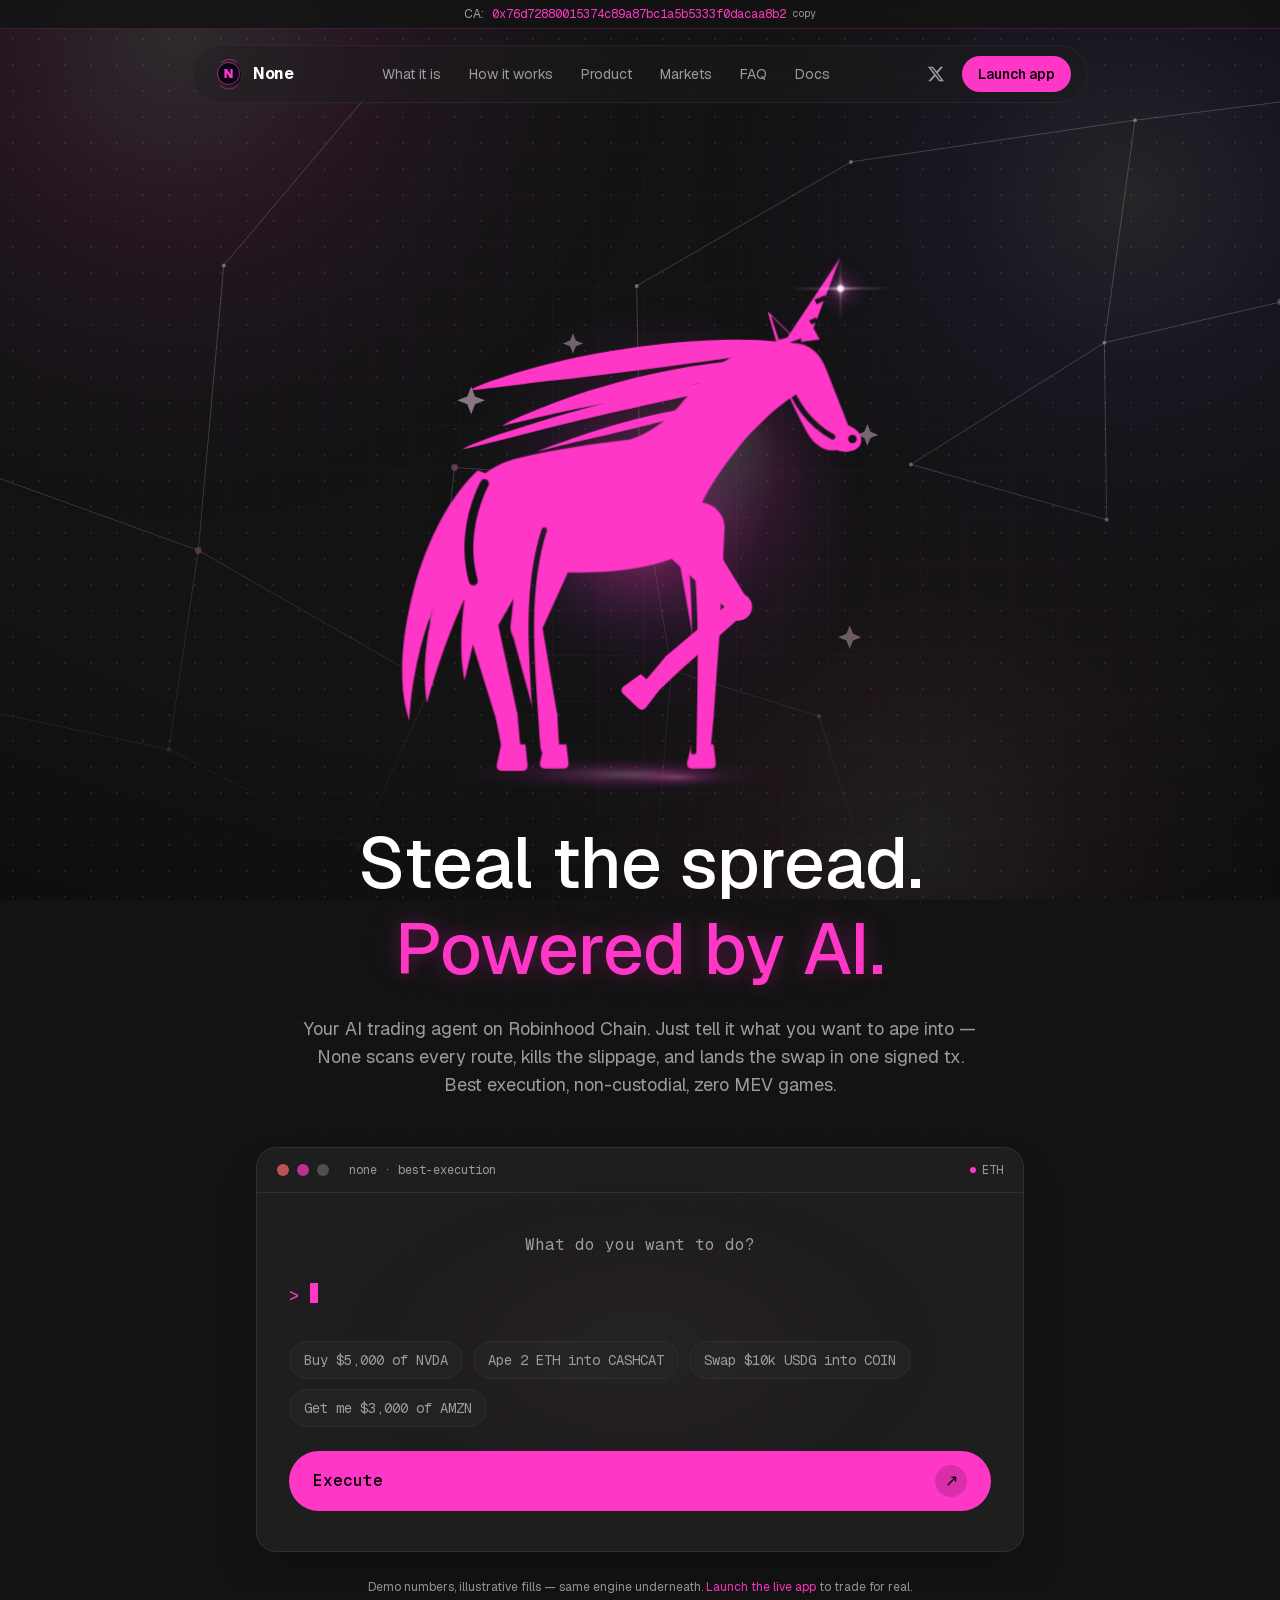
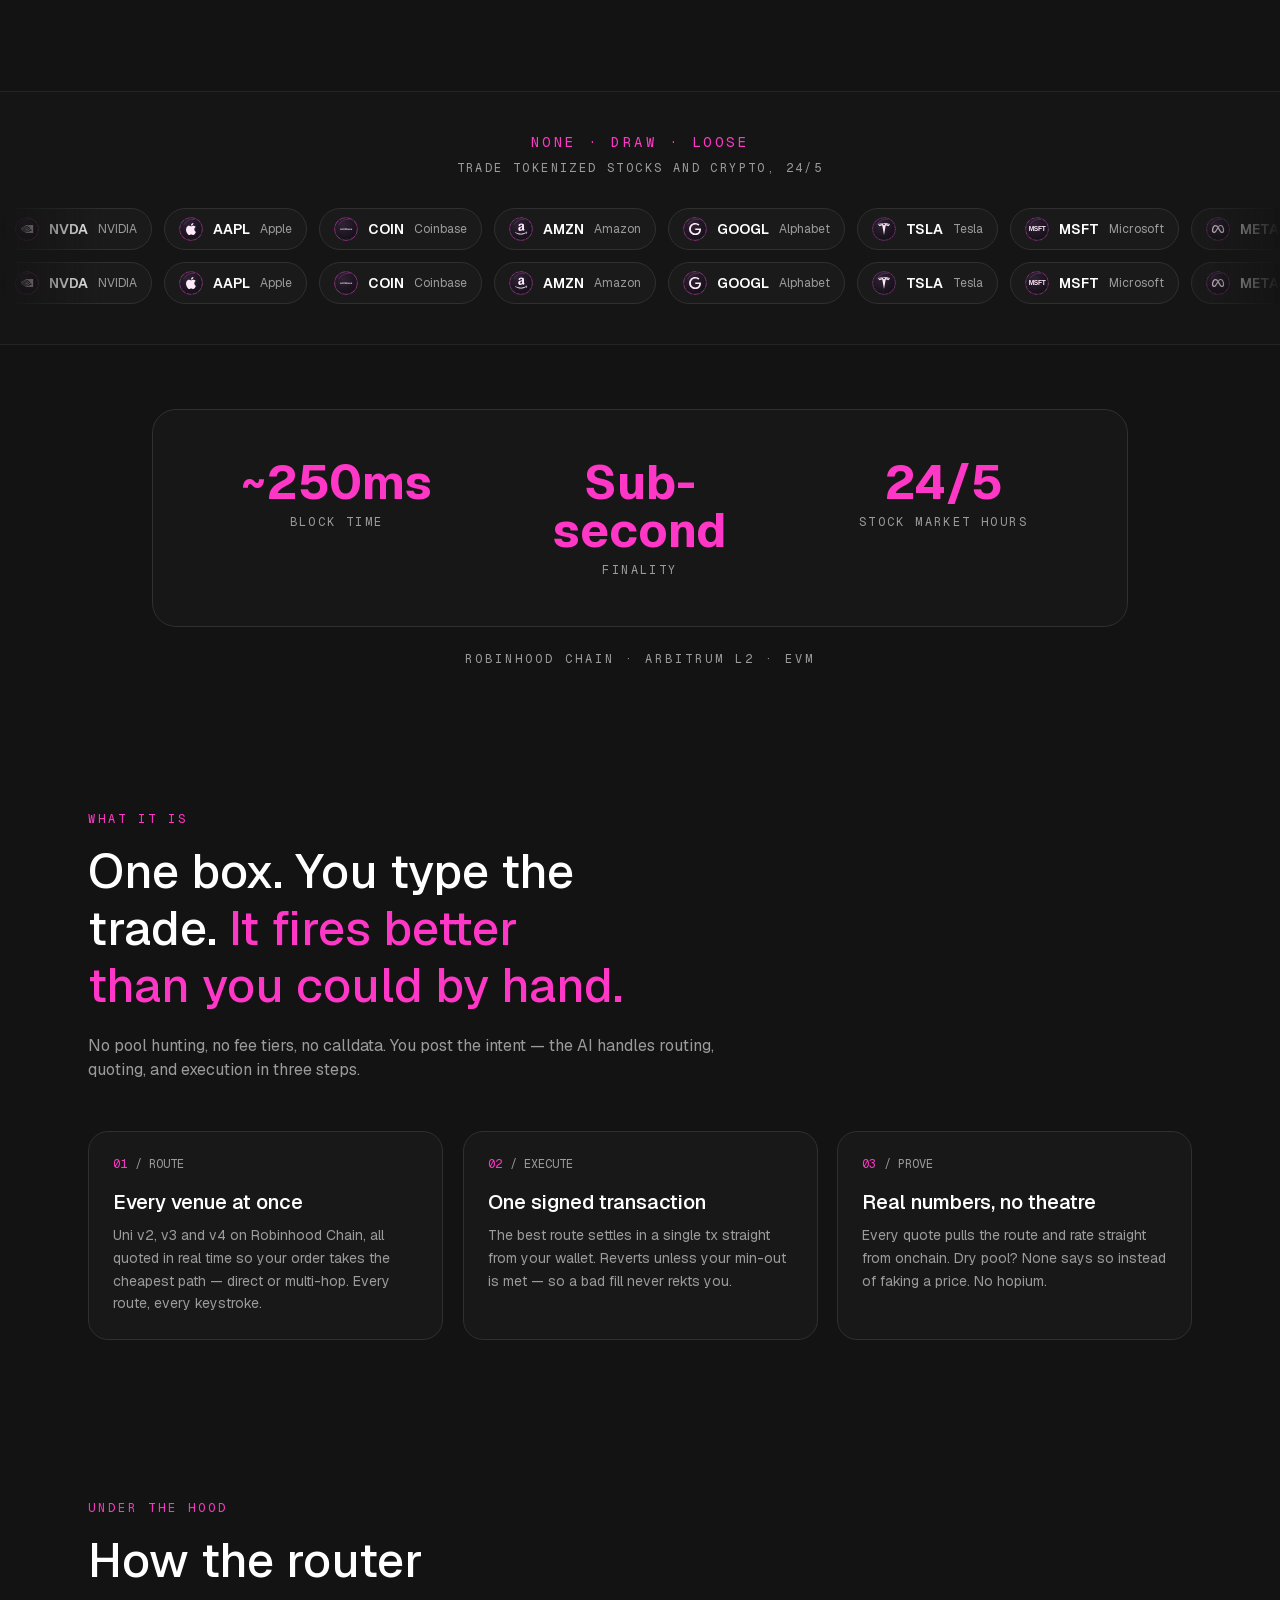
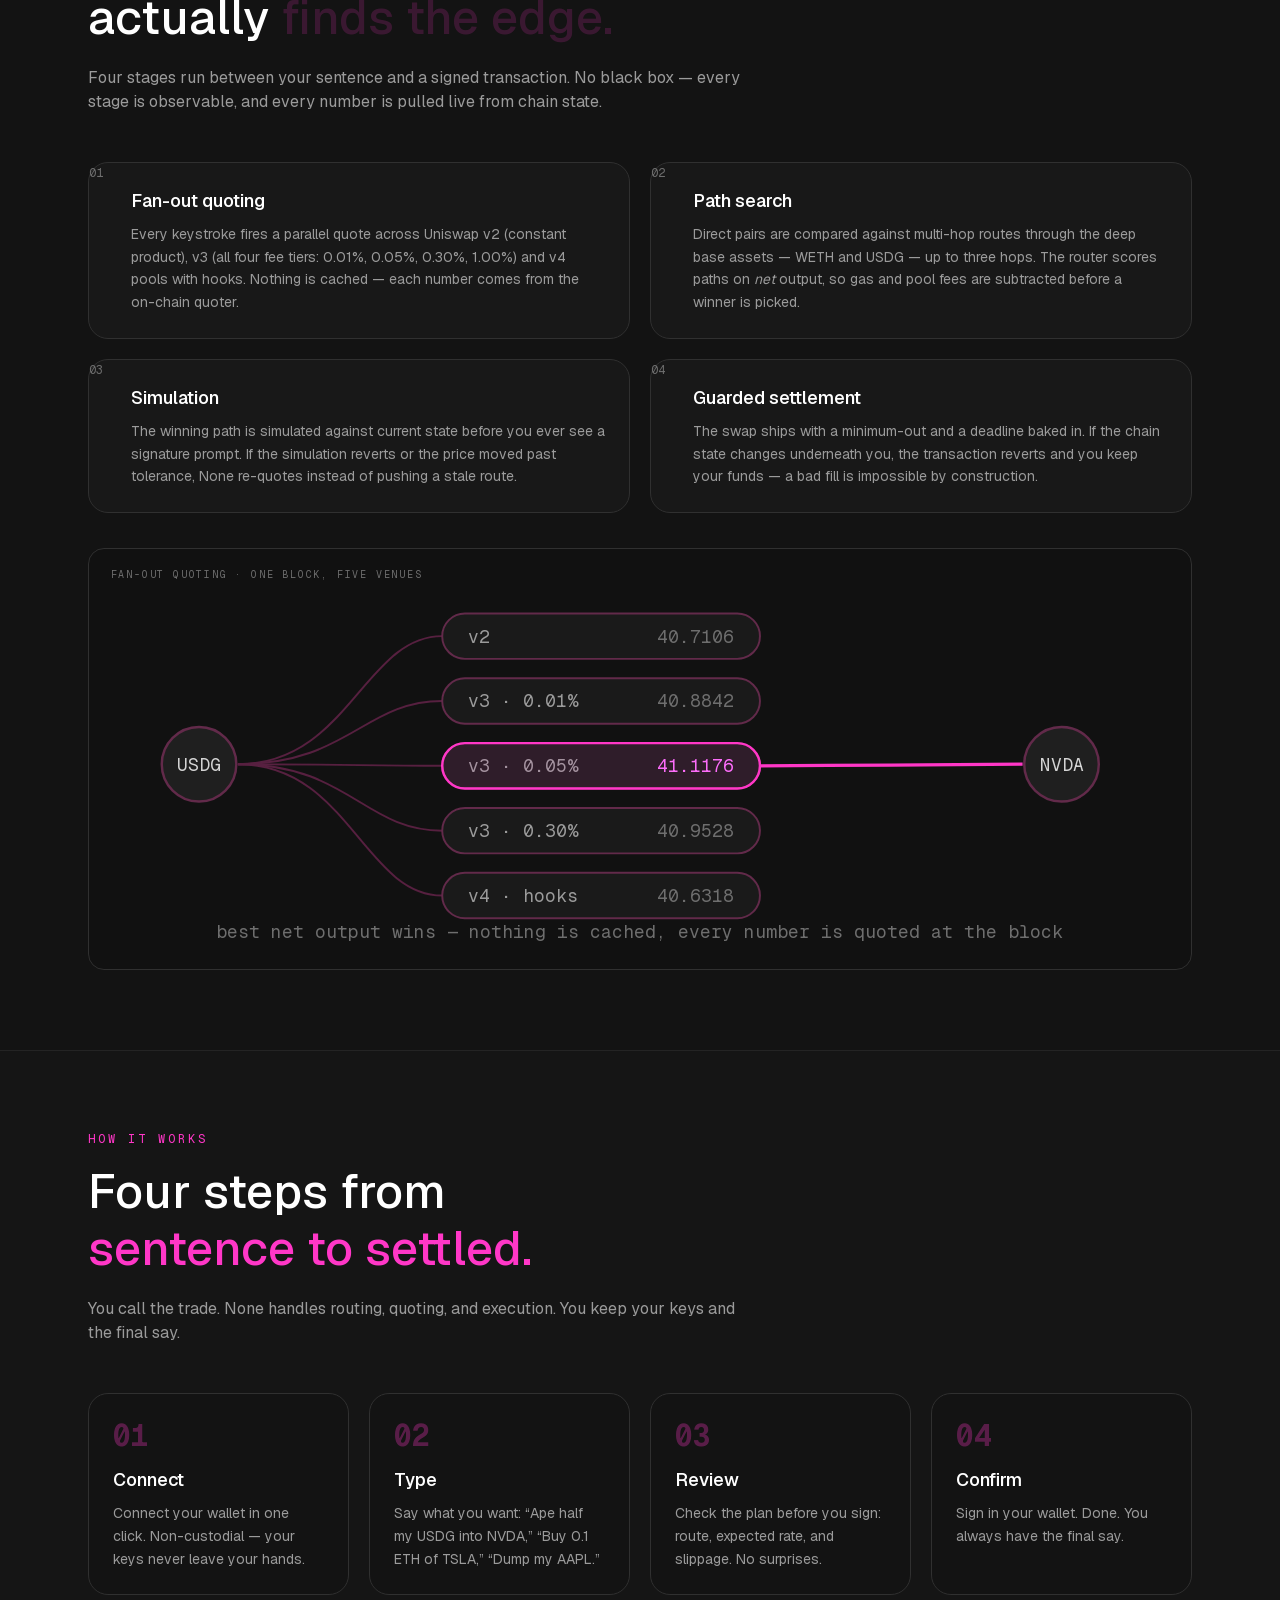
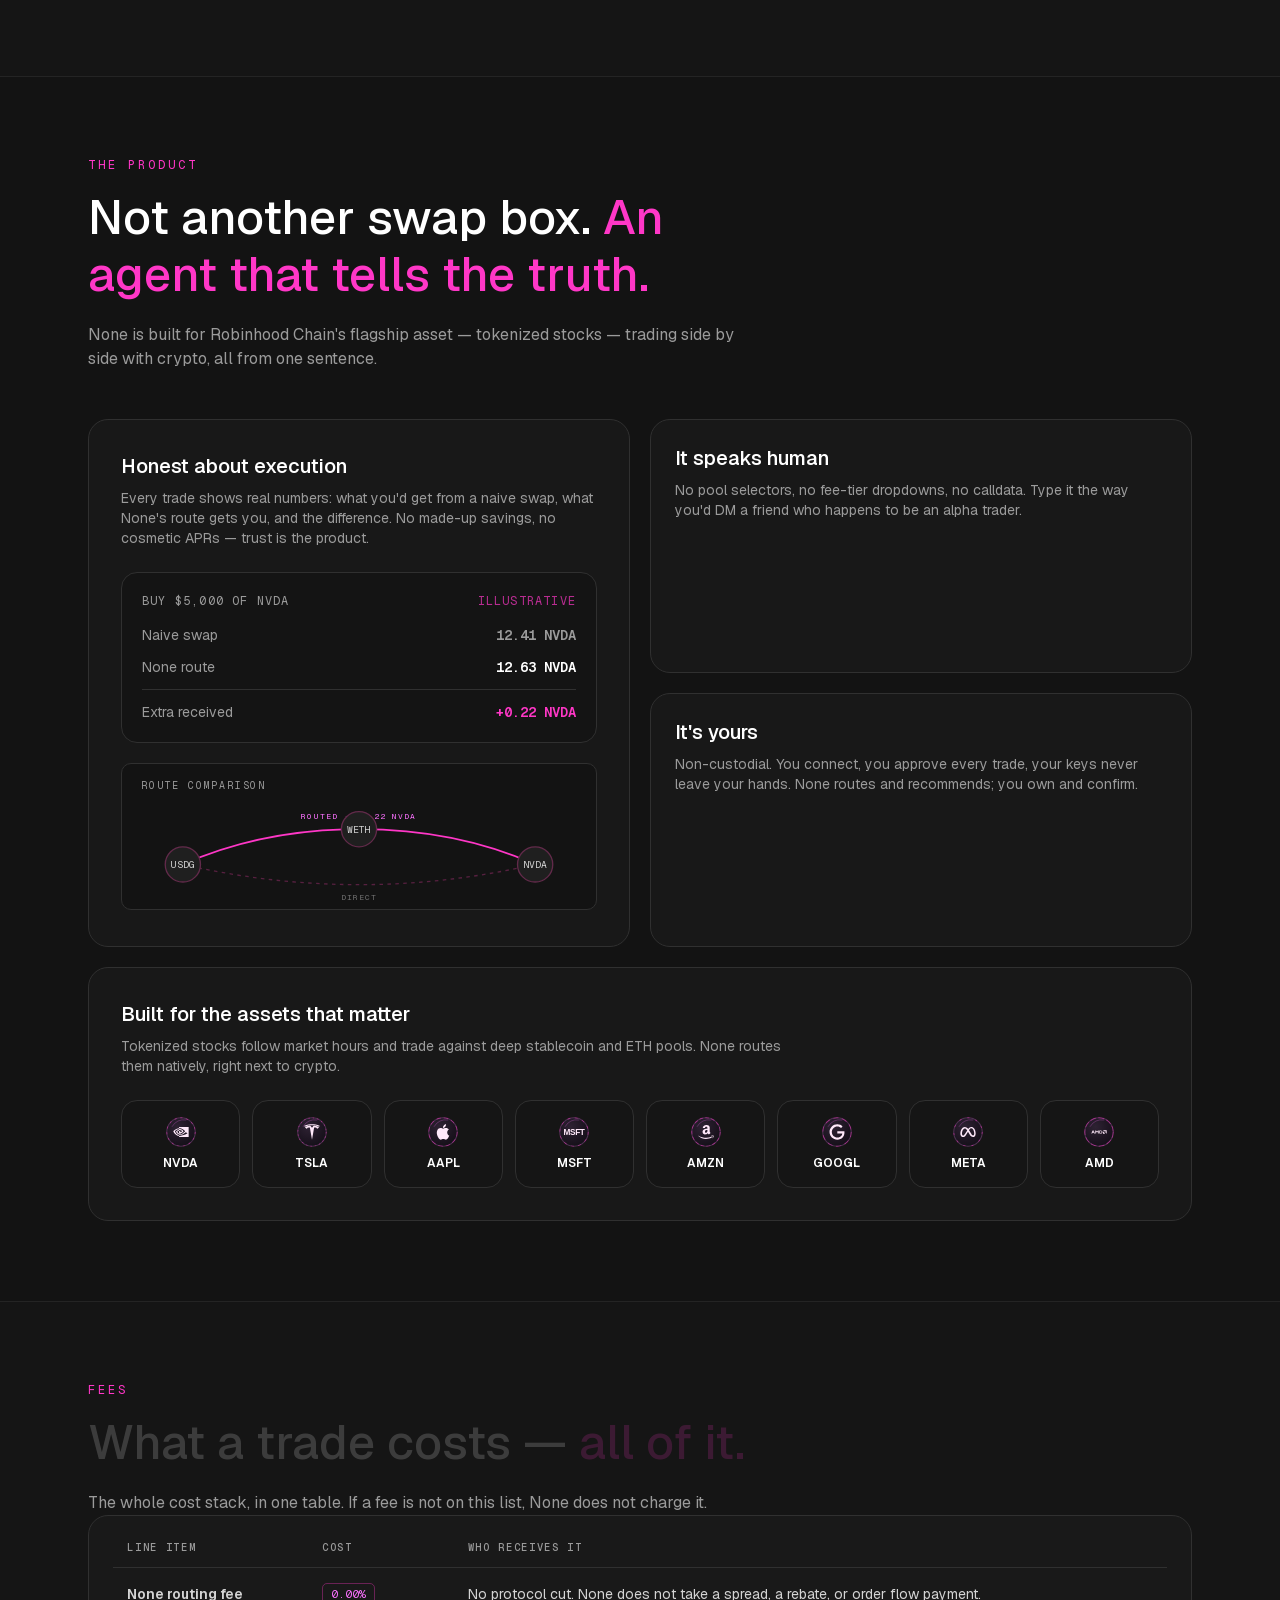
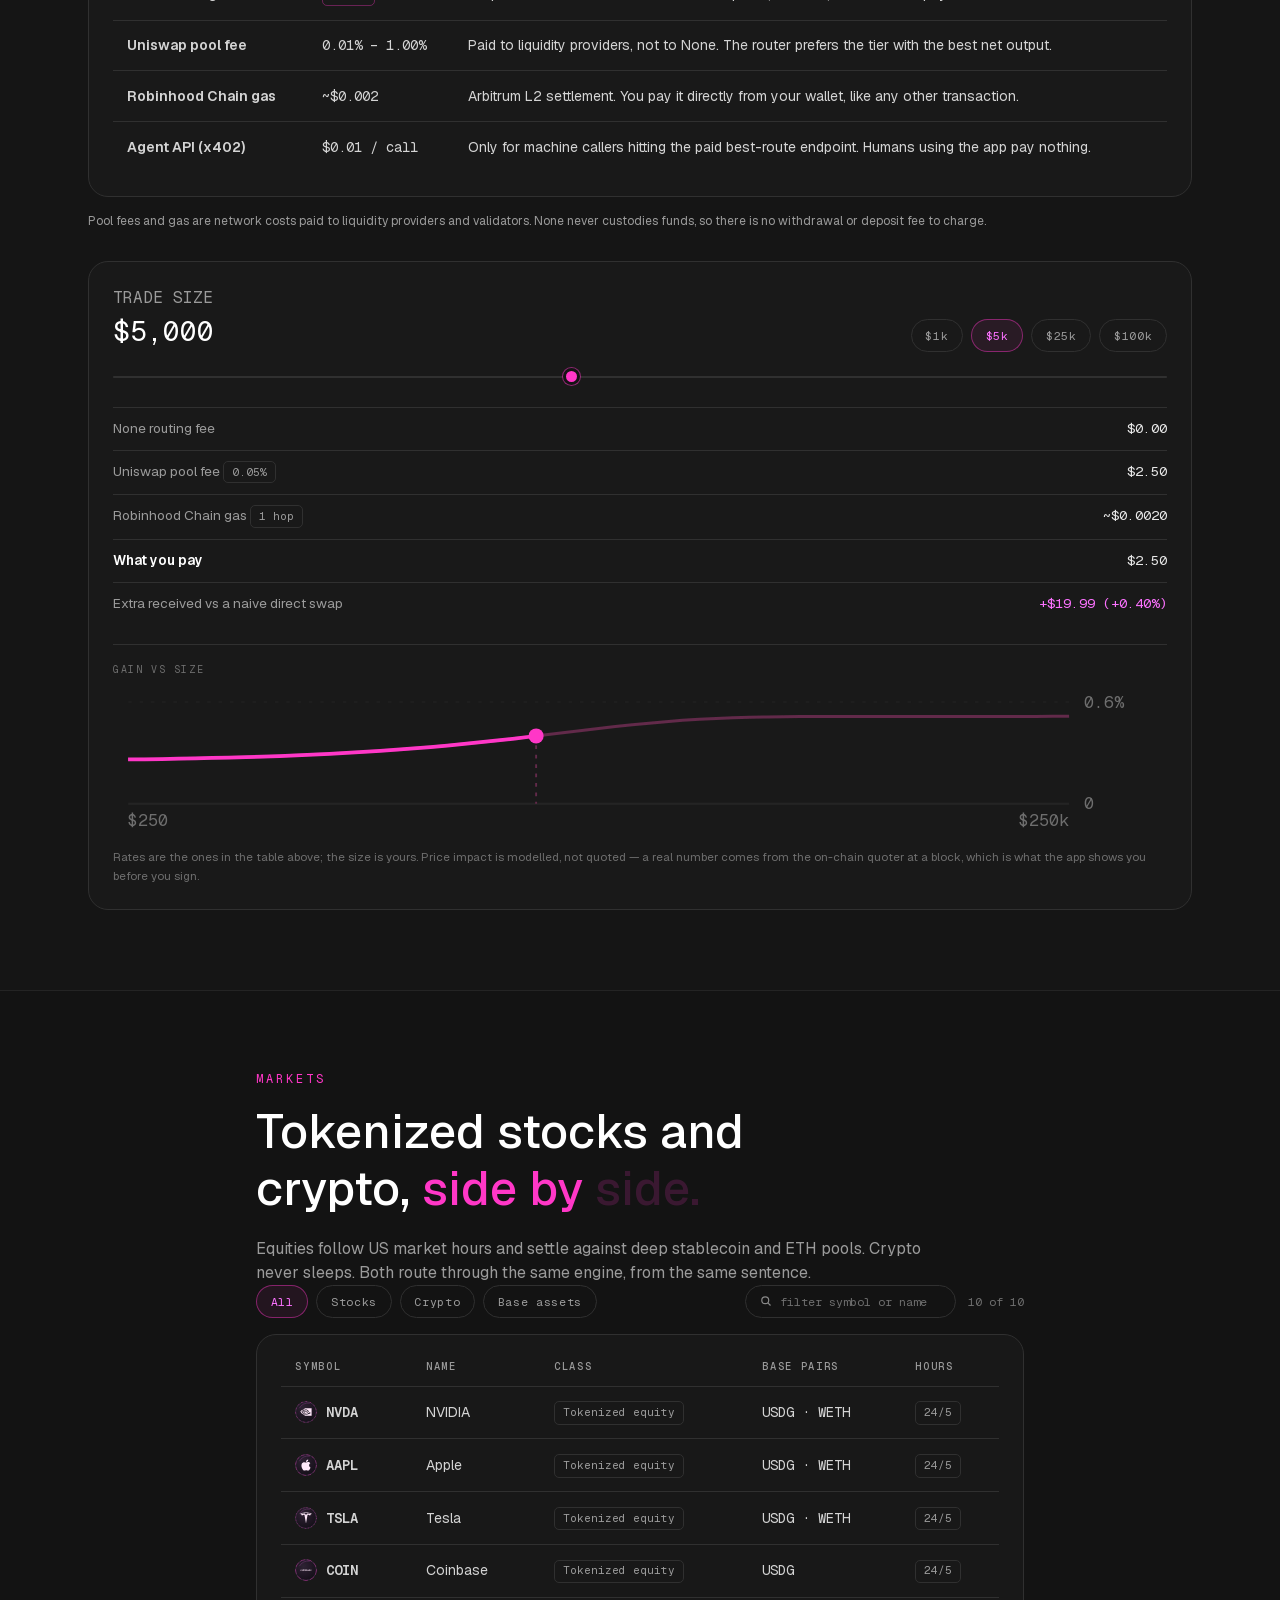
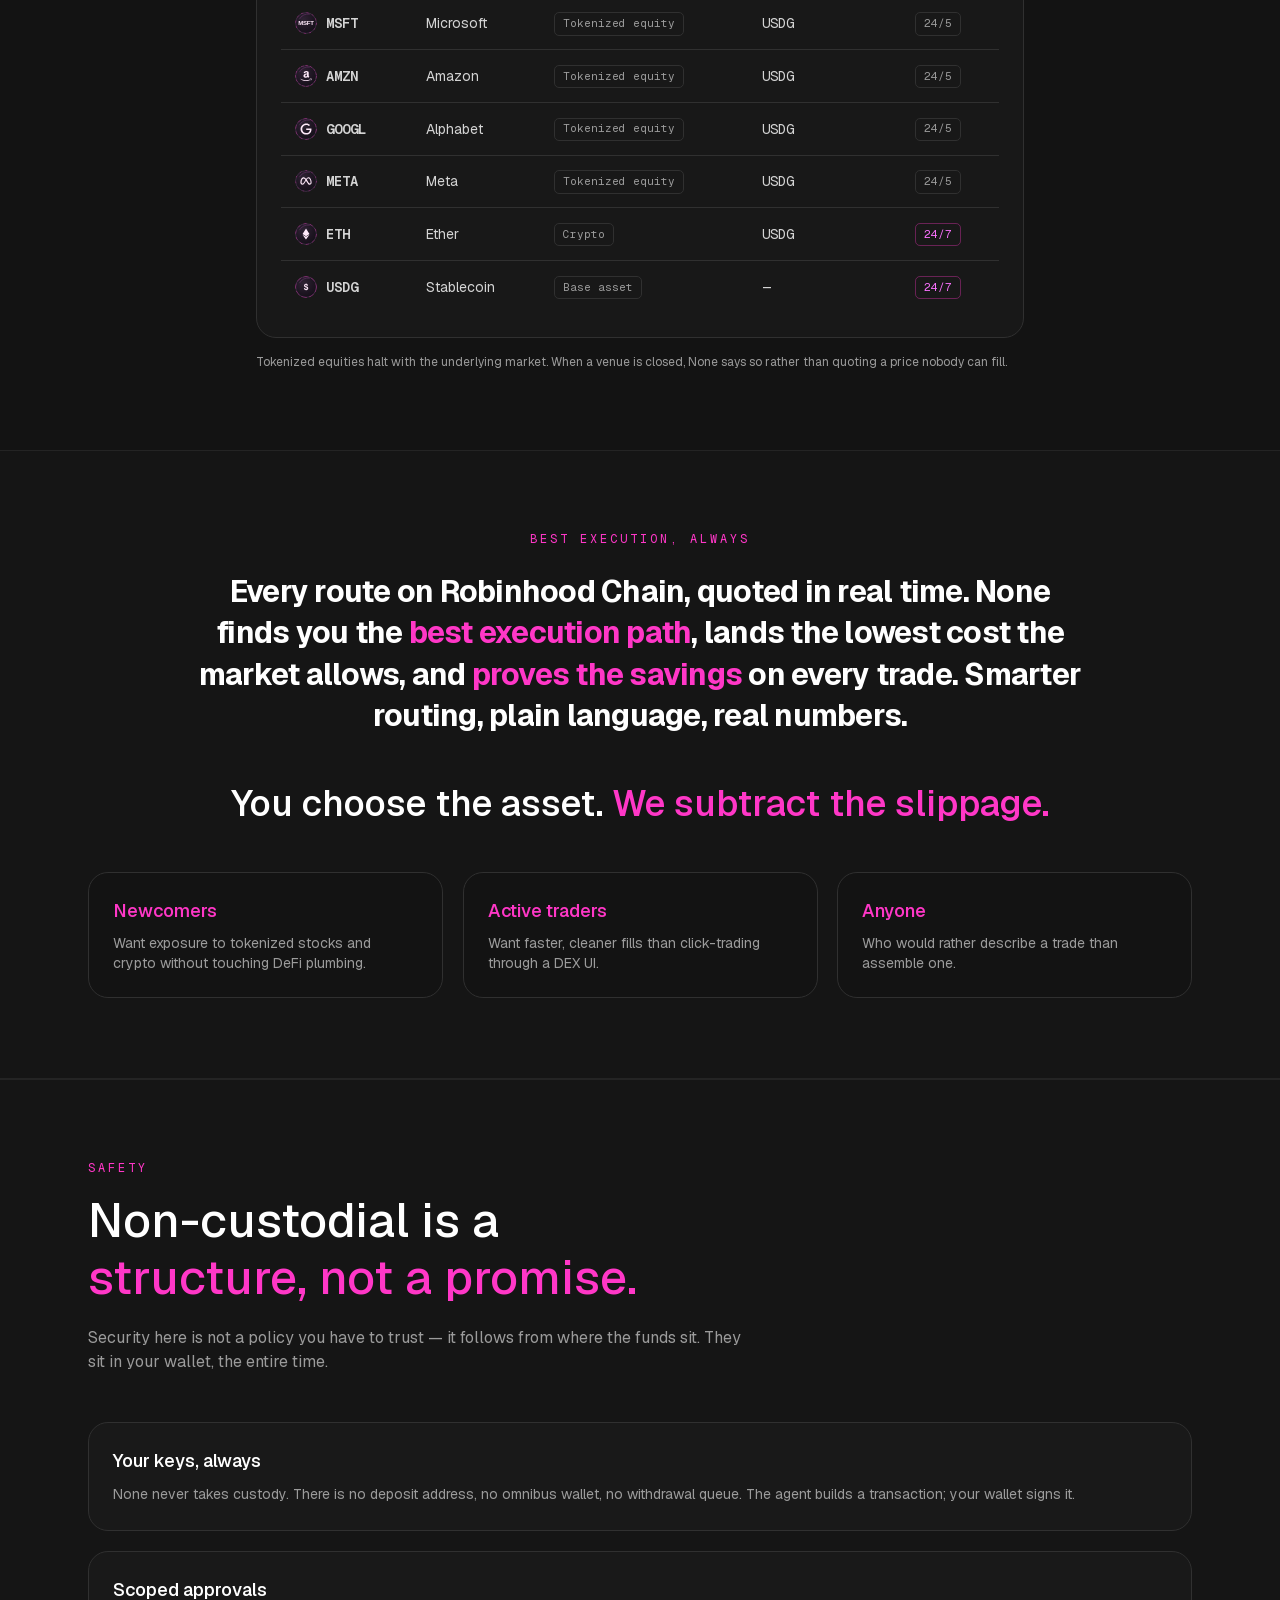
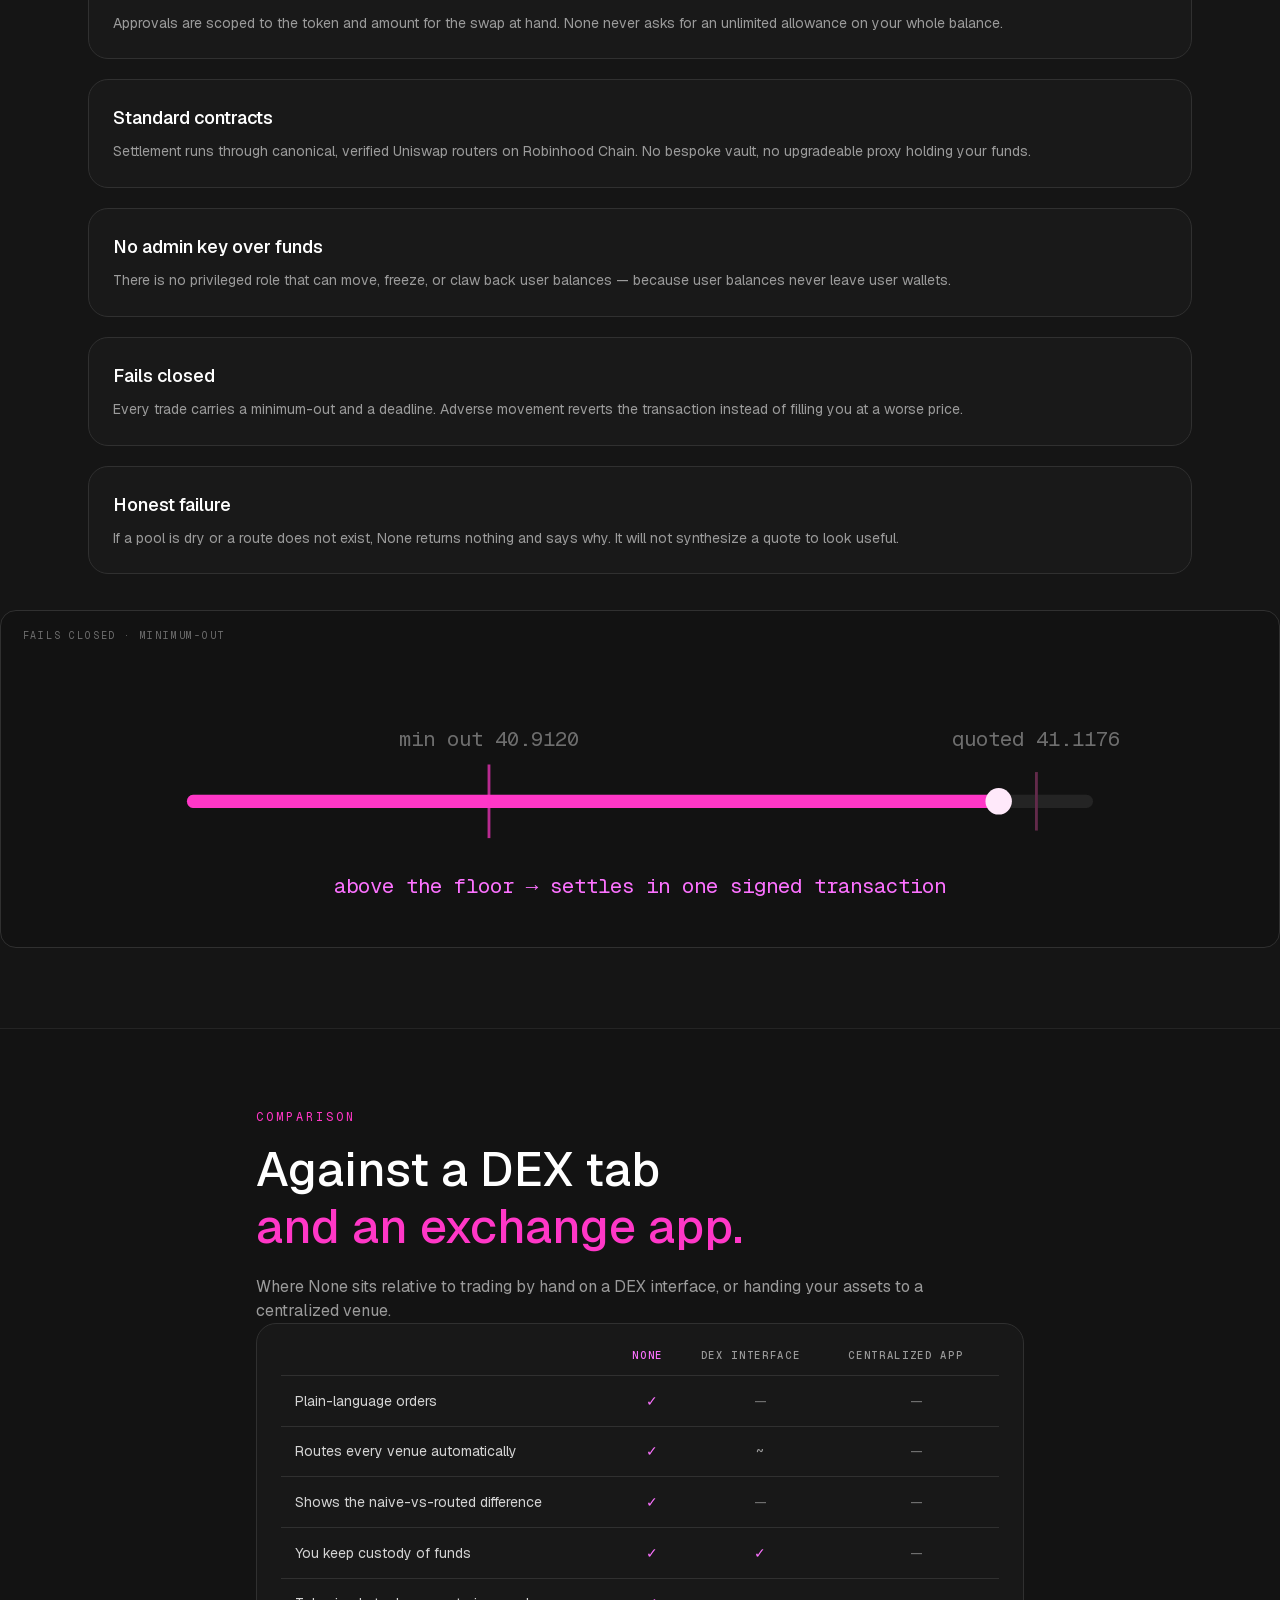
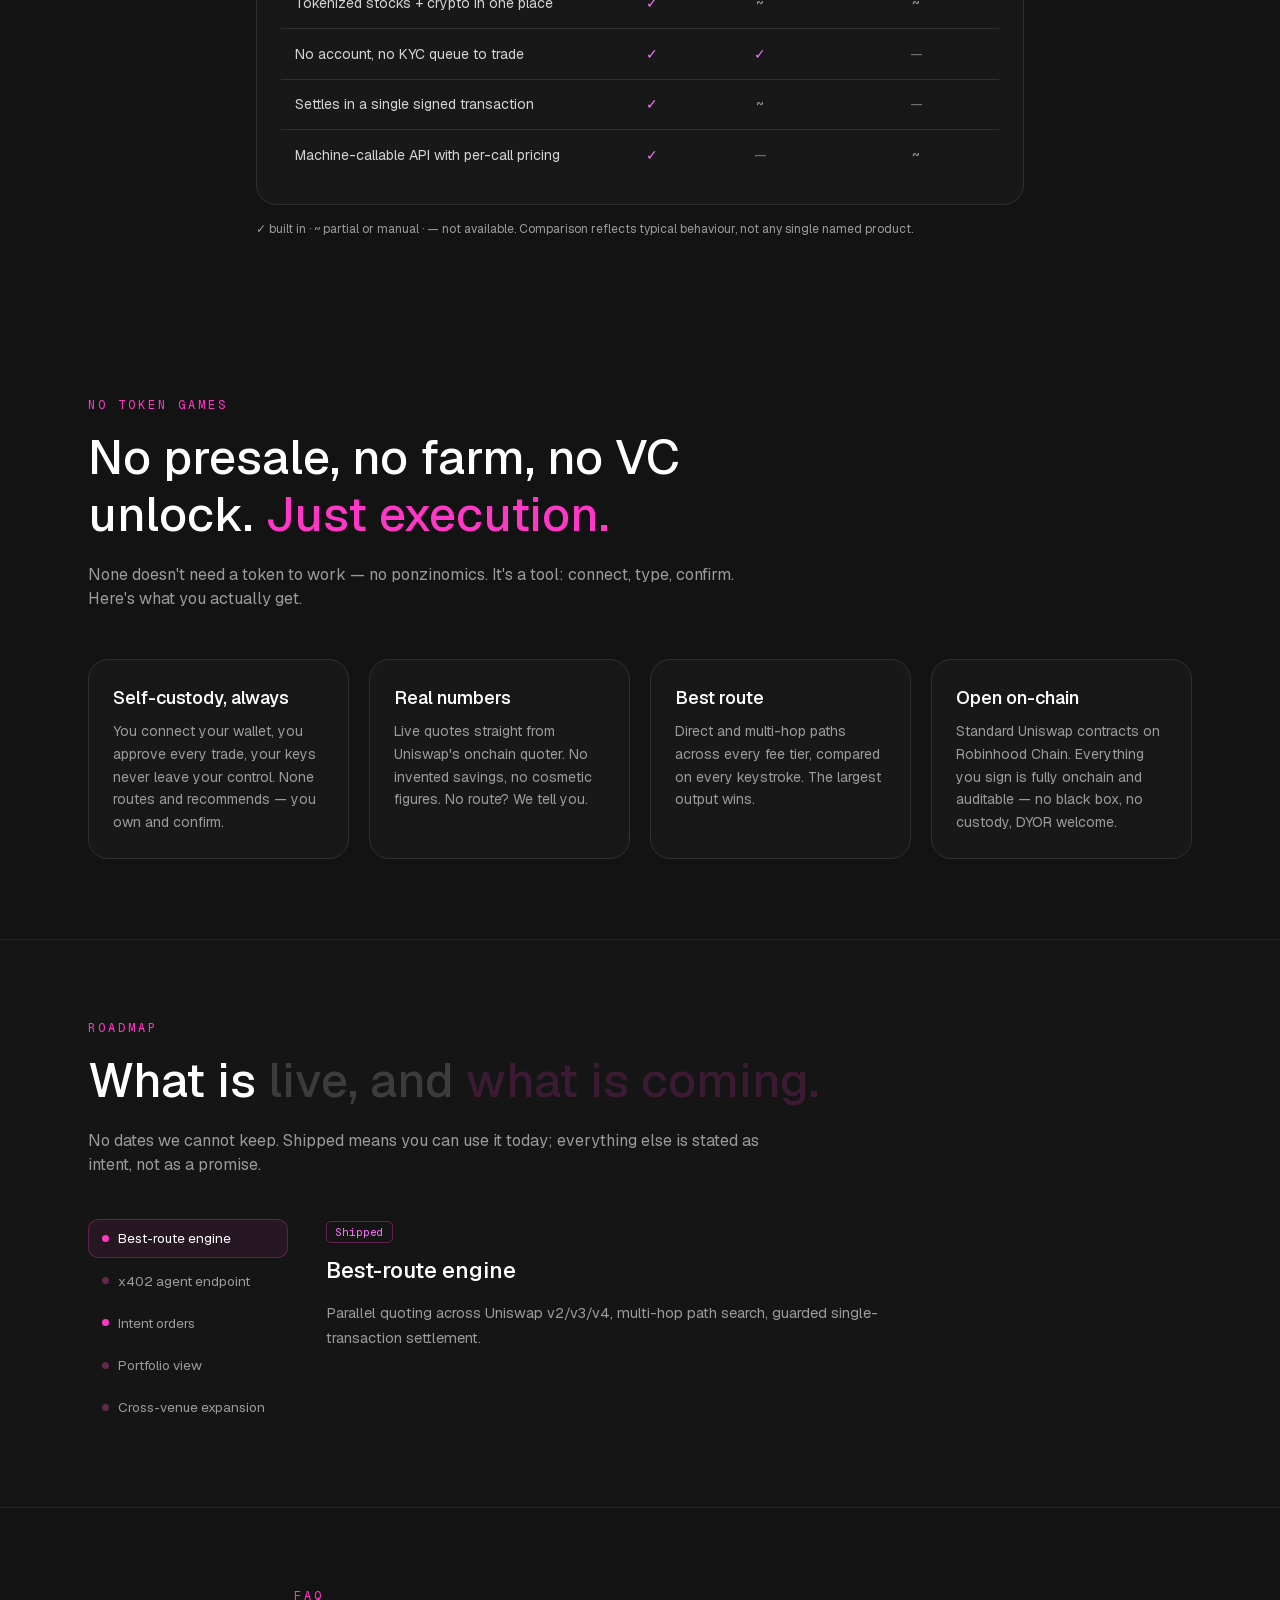
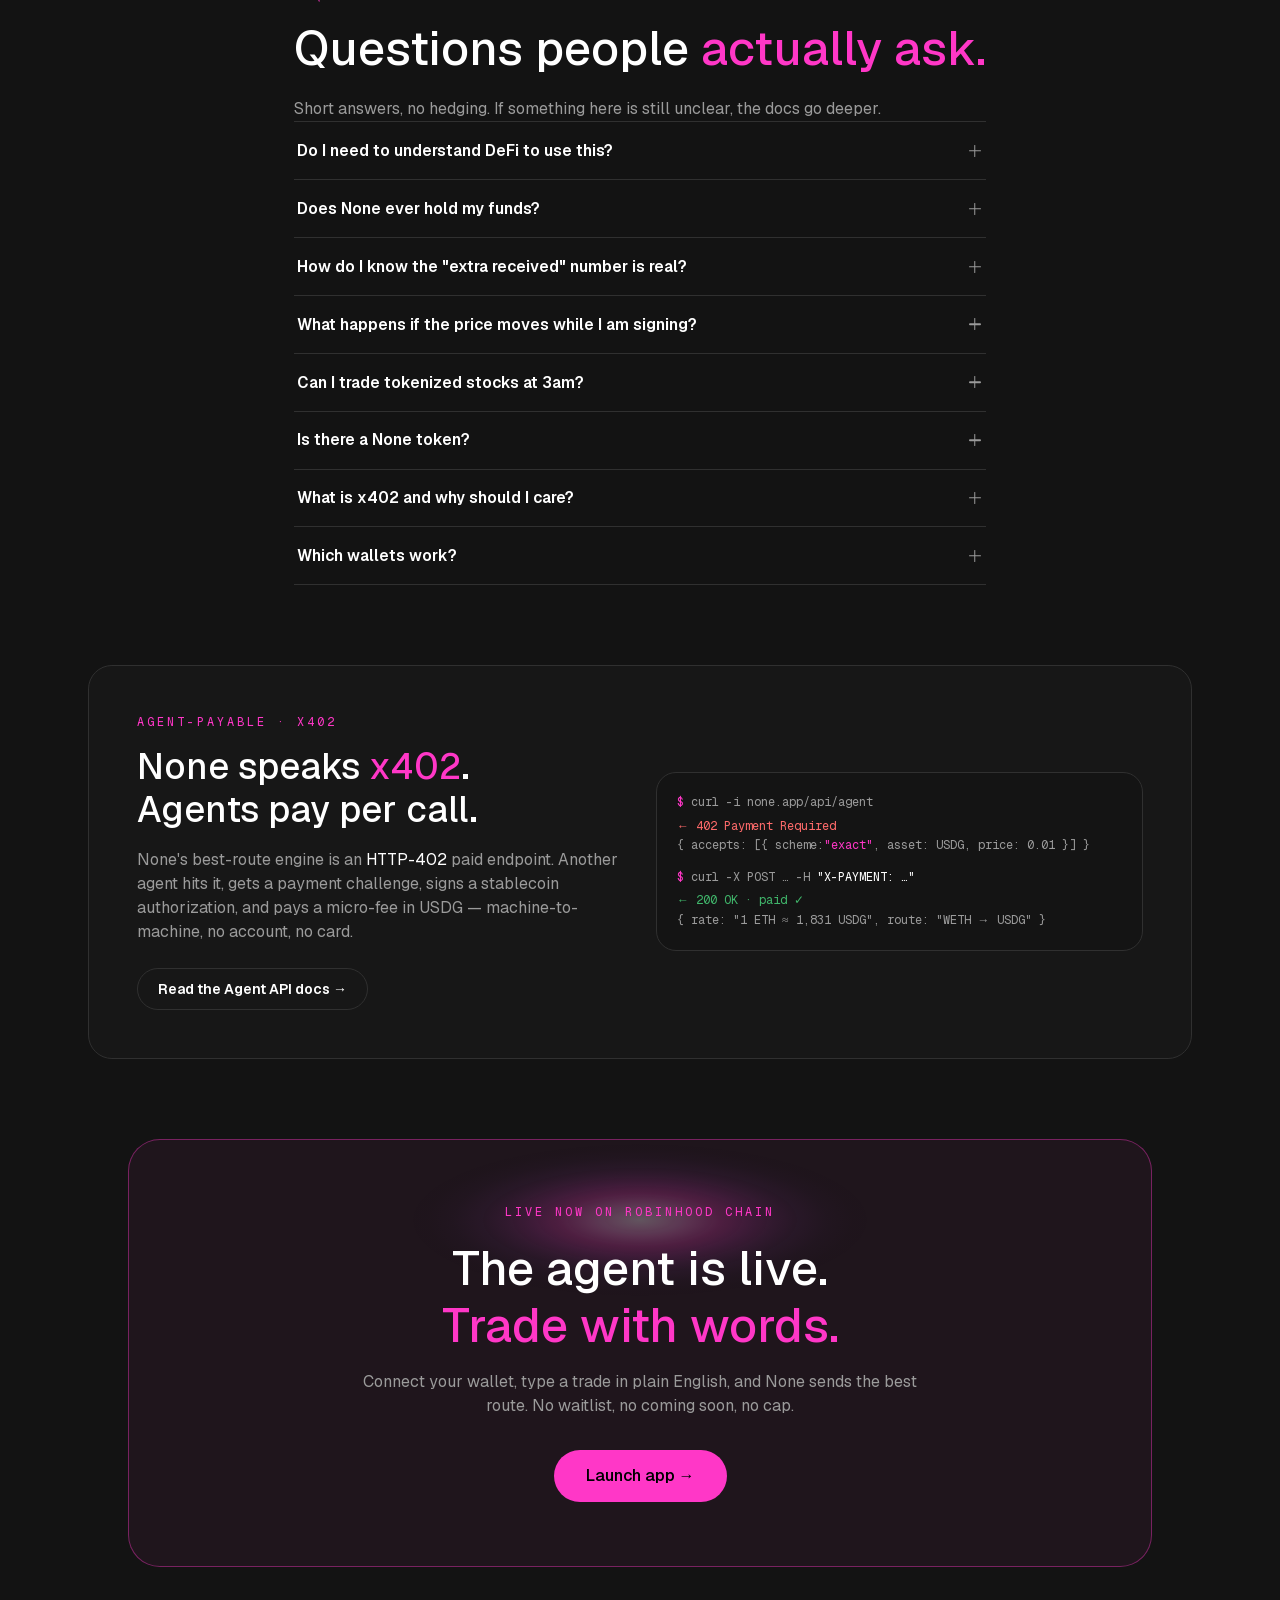
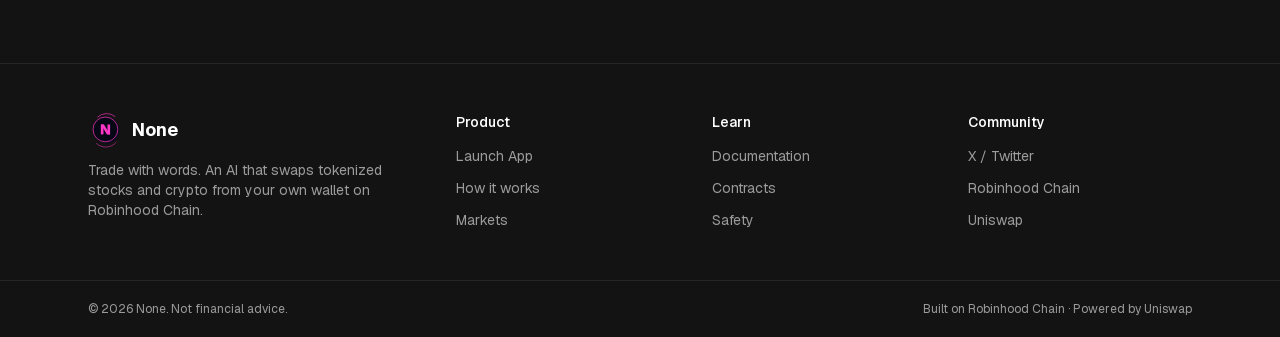
==== commit ede5d2fc: "Turn the pawing hoof the right way up I had the hoof track the pastern with atan2(dx, -dy) and then " ====
--- a/index.html
+++ b/index.html
@@ -137,4 +137,4 @@
 
 @media (prefers-reduced-motion:reduce){html{scroll-behavior:auto}*{transition:none!important}}
 </style>
-<script defer src="/nk-enhance.js?v=41"></script><script defer src="/nk-content.js?v=14"></script><script defer src="/nk-blocks.js?v=12"></script><link rel="stylesheet" href="/nk-type.css?v=4"/></head><body class="min-h-full flex flex-col"><div hidden=""><!--$--><!--/$--></div><div class="pointer-events-none fixed inset-x-0 top-0 z-50"><div class="pointer-events-auto flex items-center justify-center gap-2 border-b border-accent/20 bg-background/85 px-3 py-1.5 text-xs backdrop-blur"><span class="text-muted">CA:</span><button title="Copy contract address" class="flex items-center gap-1.5 font-mono text-accent transition-colors hover:text-accent-soft"><span class="hidden sm:inline">0x76d72880015374c89a87bc1a5b5333f0dacaa8b2</span><span class="sm:hidden">0x76d728<!-- -->…<!-- -->caa8b2</span><span class="text-[10px] text-muted">copy</span></button></div><div class="px-3 pt-3 sm:px-4 sm:pt-4"><nav class="pointer-events-auto mx-auto flex max-w-4xl items-center justify-between rounded-full border px-3 py-2.5 transition-all duration-300 sm:px-4 border-border/60 bg-surface/40 backdrop-blur-md"><a class="group flex items-center gap-2 pl-1" href="/"><svg viewBox="0 0 128 128" xmlns="http://www.w3.org/2000/svg" class="h-8 w-8 transition-transform duration-500 group-hover:rotate-[20deg]" aria-hidden="true"><path d="M34 18 A 46 46 0 0 1 96 16" fill="none" stroke="#ff37c7" stroke-width="3" stroke-linecap="round" opacity="0.75"></path><path d="M30 112 A 48 48 0 0 0 100 108" fill="none" stroke="#ff37c7" stroke-width="3" stroke-linecap="round" opacity="0.6"></path><ellipse cx="68" cy="66" rx="44" ry="45" fill="#0a0d1e"></ellipse><circle cx="62" cy="62" r="44" fill="#060714" stroke="#ff37c7" stroke-width="2.5"></circle><g fill="#ff37c7" transform="translate(34.6,34.6) scale(0.55)"><path d="M20 18 h17 v64 h-17 z"></path><path d="M63 18 h17 v64 h-17 z"></path><path d="M20 18 h20 l40 64 h-20 z"></path></g></svg><span class="text-base font-bold tracking-tight">None</span></a><div class="hidden items-center gap-1 md:flex"><a class="rounded-full px-3 py-1.5 text-sm text-muted transition-colors hover:text-foreground" href="/#what">What it is</a><a class="rounded-full px-3 py-1.5 text-sm text-muted transition-colors hover:text-foreground" href="/#how">How it works</a><a class="rounded-full px-3 py-1.5 text-sm text-muted transition-colors hover:text-foreground" href="/#product">Product</a><a class="rounded-full px-3 py-1.5 text-sm text-muted transition-colors hover:text-foreground" href="/docs">Docs</a></div><div class="flex items-center gap-2"><a href="https://x.com/nock_agent" target="_blank" rel="noreferrer" aria-label="None on X" title="@nock_agent on X" class="grid place-items-center rounded-full text-muted transition-colors hover:text-foreground size-9 hover:bg-surface-2"><svg width="18" height="18" viewBox="0 0 24 24" fill="currentColor" aria-hidden="true"><path d="M18.244 2.25h3.308l-7.227 8.26 8.502 11.24H16.17l-5.214-6.817L4.99 21.75H1.68l7.73-8.835L1.254 2.25H8.08l4.713 6.231zm-1.161 17.52h1.833L7.084 4.126H5.117z"></path></svg></a><a class="rounded-full bg-accent px-4 py-2 text-sm font-semibold text-black transition-transform hover:scale-[1.04] hover:bg-accent-soft" href="/app">Launch app</a></div></nav></div></div><section class="relative overflow-hidden pt-28 sm:pt-36"><div class="grid-fade absolute inset-0 -z-10"></div><div class="animate-glow absolute left-1/2 top-[-6%] -z-10 h-72 w-[46rem] -translate-x-1/2 rounded-full bg-accent/20 blur-[130px]"></div><div class="mx-auto max-w-4xl px-4 text-center sm:px-6"><div class="mb-6 flex justify-center" style="opacity:0;transform:translateY(26px);filter:blur(10px);transition-property:opacity, transform, filter;transition-duration:0.8s;transition-timing-function:cubic-bezier(0.16,1,0.3,1);transition-delay:0ms;will-change:opacity, transform, filter"><div class="relative flex items-center justify-center"><div class="animate-glow absolute left-1/2 top-1/2 -z-10 size-64 -translate-x-1/2 -translate-y-1/2 rounded-full bg-accent/35 blur-[80px] sm:size-80"></div><img src="/mascot-unicorn.svg?v=24" alt="None — a unicorn striking the ground, N coins scattering" class="animate-float h-64 w-auto sm:h-80 object-contain"/></div></div><h1 class="text-5xl font-bold leading-[0.92] tracking-tight sm:text-7xl"><span class="rise-word block" style="animation-delay:0.1s">Steal the spread.</span><span class="rise-word block text-accent" style="animation-delay:0.24s">Powered by AI.</span></h1><p class="rise-word mx-auto mt-6 max-w-2xl text-lg text-muted" style="animation-delay:0.4s">Your AI trading agent on Robinhood Chain. Just tell it what you want to ape into — None scans every route, kills the slippage, and lands the swap in one signed tx. Best execution, non-custodial, zero MEV games.</p><div class="rise-word mt-12" style="animation-delay:0.55s"><div class="relative mx-auto w-full max-w-3xl"><div class="animate-glow absolute -inset-8 -z-10 rounded-[2.5rem] bg-accent/15 blur-3xl"></div><div class="overflow-hidden rounded-2xl border border-border bg-surface/95 shadow-2xl backdrop-blur"><div class="flex items-center justify-between border-b border-border px-5 py-3.5"><div class="flex items-center gap-2"><span class="size-3 rounded-full bg-red/70"></span><span class="size-3 rounded-full bg-accent/70"></span><span class="size-3 rounded-full bg-muted/40"></span><span class="ml-3 font-mono text-xs text-muted">none · best-execution</span></div><span class="flex items-center gap-1.5 font-mono text-xs text-muted"><span class="size-1.5 rounded-full bg-accent"></span> ETH</span></div><div class="px-5 py-8 sm:px-8 sm:py-10"><p class="text-center font-mono text-sm text-muted sm:text-base">What do you want to do?</p><div class="mt-6 flex items-start gap-2 font-mono text-base sm:text-lg"><span class="text-accent">&gt;</span><span class="text-foreground"><span class="cursor-blink ml-0.5 inline-block h-5 w-2 translate-y-0.5 bg-accent"></span></span></div><div class="mt-8 flex flex-wrap gap-2.5"><span class="rounded-full border border-border bg-surface-2/60 px-3.5 py-2 font-mono text-xs text-muted sm:text-sm">Buy $5,000 of NVDA</span><span class="rounded-full border border-border bg-surface-2/60 px-3.5 py-2 font-mono text-xs text-muted sm:text-sm">Ape 2 ETH into CASHCAT</span><span class="rounded-full border border-border bg-surface-2/60 px-3.5 py-2 font-mono text-xs text-muted sm:text-sm">Swap $10k USDG into COIN</span><span class="rounded-full border border-border bg-surface-2/60 px-3.5 py-2 font-mono text-xs text-muted sm:text-sm">Get me $3,000 of AMZN</span></div><a class="mt-6 flex items-center justify-between rounded-full bg-accent px-6 py-3.5 font-mono font-semibold text-black transition-transform hover:scale-[1.01] hover:bg-accent-soft" href="/app">Execute<span class="grid size-8 place-items-center rounded-full bg-black/15">↗</span></a></div></div></div></div><p class="mt-5 text-xs text-muted">Demo numbers, illustrative fills — same engine underneath.<!-- --> <a class="text-accent hover:underline" href="/app">Launch the live app</a> <!-- -->to trade for real.</p></div></section><section class="mt-24 border-y border-border/60 bg-surface/20 py-10"><div class="px-4 text-center" style="opacity:0;transform:translateY(26px);filter:blur(10px);transition-property:opacity, transform, filter;transition-duration:0.8s;transition-timing-function:cubic-bezier(0.16,1,0.3,1);transition-delay:0ms;will-change:opacity, transform, filter"><p class="font-mono text-sm uppercase tracking-[0.25em] text-accent">None · Draw · Loose</p><p class="mt-2 font-mono text-xs uppercase tracking-[0.2em] text-muted">Trade tokenized stocks and crypto, 24/5</p></div><div class="mt-8 space-y-3"><div class="marquee-mask flex overflow-hidden "><div class="flex shrink-0 items-center gap-3 pr-3 animate-marquee"><span><span class="flex items-center gap-2.5 whitespace-nowrap rounded-full border border-border bg-surface/70 px-3.5 py-2 text-sm"><span class="relative grid shrink-0 place-items-center overflow-hidden rounded-full bg-accent/15 font-bold text-accent" style="width:24px;height:24px;font-size:8.16px">NVD<img src="/logos/NVDA.svg" alt="NVDA" width="24" height="24" loading="lazy" class="absolute inset-0 h-full w-full rounded-full bg-white object-contain transition-opacity duration-300" style="opacity:0"/></span><span class="font-semibold text-foreground">NVDA</span><span class="text-xs text-muted">NVIDIA</span></span></span><span><span class="flex items-center gap-2.5 whitespace-nowrap rounded-full border border-border bg-surface/70 px-3.5 py-2 text-sm"><span class="relative grid shrink-0 place-items-center overflow-hidden rounded-full bg-accent/15 font-bold text-accent" style="width:24px;height:24px;font-size:8.16px">AAP<img src="/logos/AAPL.svg" alt="AAPL" width="24" height="24" loading="lazy" class="absolute inset-0 h-full w-full rounded-full bg-white object-contain transition-opacity duration-300" style="opacity:0"/></span><span class="font-semibold text-foreground">AAPL</span><span class="text-xs text-muted">Apple</span></span></span><span><span class="flex items-center gap-2.5 whitespace-nowrap rounded-full border border-border bg-surface/70 px-3.5 py-2 text-sm"><span class="relative grid shrink-0 place-items-center overflow-hidden rounded-full bg-accent/15 font-bold text-accent" style="width:24px;height:24px;font-size:8.16px">COI<img src="/logos/COIN.svg" alt="COIN" width="24" height="24" loading="lazy" class="absolute inset-0 h-full w-full rounded-full bg-white object-contain transition-opacity duration-300" style="opacity:0"/></span><span class="font-semibold text-foreground">COIN</span><span class="text-xs text-muted">Coinbase</span></span></span><span><span class="flex items-center gap-2.5 whitespace-nowrap rounded-full border border-border bg-surface/70 px-3.5 py-2 text-sm"><span class="relative grid shrink-0 place-items-center overflow-hidden rounded-full bg-accent/15 font-bold text-accent" style="width:24px;height:24px;font-size:8.16px">AMZ<img src="/logos/AMZN.svg" alt="AMZN" width="24" height="24" loading="lazy" class="absolute inset-0 h-full w-full rounded-full bg-white object-contain transition-opacity duration-300" style="opacity:0"/></span><span class="font-semibold text-foreground">AMZN</span><span class="text-xs text-muted">Amazon</span></span></span><span><span class="flex items-center gap-2.5 whitespace-nowrap rounded-full border border-border bg-surface/70 px-3.5 py-2 text-sm"><span class="relative grid shrink-0 place-items-center overflow-hidden rounded-full bg-accent/15 font-bold text-accent" style="width:24px;height:24px;font-size:8.16px">GOO<img src="/logos/GOOGL.svg" alt="GOOGL" width="24" height="24" loading="lazy" class="absolute inset-0 h-full w-full rounded-full bg-white object-contain transition-opacity duration-300" style="opacity:0"/></span><span class="font-semibold text-foreground">GOOGL</span><span class="text-xs text-muted">Alphabet</span></span></span><span><span class="flex items-center gap-2.5 whitespace-nowrap rounded-full border border-border bg-surface/70 px-3.5 py-2 text-sm"><span class="relative grid shrink-0 place-items-center overflow-hidden rounded-full bg-accent/15 font-bold text-accent" style="width:24px;height:24px;font-size:8.16px">TSL<img src="/logos/TSLA.svg" alt="TSLA" width="24" height="24" loading="lazy" class="absolute inset-0 h-full w-full rounded-full bg-white object-contain transition-opacity duration-300" style="opacity:0"/></span><span class="font-semibold text-foreground">TSLA</span><span class="text-xs text-muted">Tesla</span></span></span><span><span class="flex items-center gap-2.5 whitespace-nowrap rounded-full border border-border bg-surface/70 px-3.5 py-2 text-sm"><span class="relative grid shrink-0 place-items-center overflow-hidden rounded-full bg-accent/15 font-bold text-accent" style="width:24px;height:24px;font-size:8.16px">MSF<img src="/logos/MSFT.svg" alt="MSFT" width="24" height="24" loading="lazy" class="absolute inset-0 h-full w-full rounded-full bg-white object-contain transition-opacity duration-300" style="opacity:0"/></span><span class="font-semibold text-foreground">MSFT</span><span class="text-xs text-muted">Microsoft</span></span></span><span><span class="flex items-center gap-2.5 whitespace-nowrap rounded-full border border-border bg-surface/70 px-3.5 py-2 text-sm"><span class="relative grid shrink-0 place-items-center overflow-hidden rounded-full bg-accent/15 font-bold text-accent" style="width:24px;height:24px;font-size:8.16px">MET<img src="/logos/META.svg" alt="META" width="24" height="24" loading="lazy" class="absolute inset-0 h-full w-full rounded-full bg-white object-contain transition-opacity duration-300" style="opacity:0"/></span><span class="font-semibold text-foreground">META</span><span class="text-xs text-muted">Meta</span></span></span></div><div class="flex shrink-0 items-center gap-3 pr-3 animate-marquee"><span><span class="flex items-center gap-2.5 whitespace-nowrap rounded-full border border-border bg-surface/70 px-3.5 py-2 text-sm"><span class="relative grid shrink-0 place-items-center overflow-hidden rounded-full bg-accent/15 font-bold text-accent" style="width:24px;height:24px;font-size:8.16px">NVD<img src="/logos/NVDA.svg" alt="NVDA" width="24" height="24" loading="lazy" class="absolute inset-0 h-full w-full rounded-full bg-white object-contain transition-opacity duration-300" style="opacity:0"/></span><span class="font-semibold text-foreground">NVDA</span><span class="text-xs text-muted">NVIDIA</span></span></span><span><span class="flex items-center gap-2.5 whitespace-nowrap rounded-full border border-border bg-surface/70 px-3.5 py-2 text-sm"><span class="relative grid shrink-0 place-items-center overflow-hidden rounded-full bg-accent/15 font-bold text-accent" style="width:24px;height:24px;font-size:8.16px">AAP<img src="/logos/AAPL.svg" alt="AAPL" width="24" height="24" loading="lazy" class="absolute inset-0 h-full w-full rounded-full bg-white object-contain transition-opacity duration-300" style="opacity:0"/></span><span class="font-semibold text-foreground">AAPL</span><span class="text-xs text-muted">Apple</span></span></span><span><span class="flex items-center gap-2.5 whitespace-nowrap rounded-full border border-border bg-surface/70 px-3.5 py-2 text-sm"><span class="relative grid shrink-0 place-items-center overflow-hidden rounded-full bg-accent/15 font-bold text-accent" style="width:24px;height:24px;font-size:8.16px">COI<img src="/logos/COIN.svg" alt="COIN" width="24" height="24" loading="lazy" class="absolute inset-0 h-full w-full rounded-full bg-white object-contain transition-opacity duration-300" style="opacity:0"/></span><span class="font-semibold text-foreground">COIN</span><span class="text-xs text-muted">Coinbase</span></span></span><span><span class="flex items-center gap-2.5 whitespace-nowrap rounded-full border border-border bg-surface/70 px-3.5 py-2 text-sm"><span class="relative grid shrink-0 place-items-center overflow-hidden rounded-full bg-accent/15 font-bold text-accent" style="width:24px;height:24px;font-size:8.16px">AMZ<img src="/logos/AMZN.svg" alt="AMZN" width="24" height="24" loading="lazy" class="absolute inset-0 h-full w-full rounded-full bg-white object-contain transition-opacity duration-300" style="opacity:0"/></span><span class="font-semibold text-foreground">AMZN</span><span class="text-xs text-muted">Amazon</span></span></span><span><span class="flex items-center gap-2.5 whitespace-nowrap rounded-full border border-border bg-surface/70 px-3.5 py-2 text-sm"><span class="relative grid shrink-0 place-items-center overflow-hidden rounded-full bg-accent/15 font-bold text-accent" style="width:24px;height:24px;font-size:8.16px">GOO<img src="/logos/GOOGL.svg" alt="GOOGL" width="24" height="24" loading="lazy" class="absolute inset-0 h-full w-full rounded-full bg-white object-contain transition-opacity duration-300" style="opacity:0"/></span><span class="font-semibold text-foreground">GOOGL</span><span class="text-xs text-muted">Alphabet</span></span></span><span><span class="flex items-center gap-2.5 whitespace-nowrap rounded-full border border-border bg-surface/70 px-3.5 py-2 text-sm"><span class="relative grid shrink-0 place-items-center overflow-hidden rounded-full bg-accent/15 font-bold text-accent" style="width:24px;height:24px;font-size:8.16px">TSL<img src="/logos/TSLA.svg" alt="TSLA" width="24" height="24" loading="lazy" class="absolute inset-0 h-full w-full rounded-full bg-white object-contain transition-opacity duration-300" style="opacity:0"/></span><span class="font-semibold text-foreground">TSLA</span><span class="text-xs text-muted">Tesla</span></span></span><span><span class="flex items-center gap-2.5 whitespace-nowrap rounded-full border border-border bg-surface/70 px-3.5 py-2 text-sm"><span class="relative grid shrink-0 place-items-center overflow-hidden rounded-full bg-accent/15 font-bold text-accent" style="width:24px;height:24px;font-size:8.16px">MSF<img src="/logos/MSFT.svg" alt="MSFT" width="24" height="24" loading="lazy" class="absolute inset-0 h-full w-full rounded-full bg-white object-contain transition-opacity duration-300" style="opacity:0"/></span><span class="font-semibold text-foreground">MSFT</span><span class="text-xs text-muted">Microsoft</span></span></span><span><span class="flex items-center gap-2.5 whitespace-nowrap rounded-full border border-border bg-surface/70 px-3.5 py-2 text-sm"><span class="relative grid shrink-0 place-items-center overflow-hidden rounded-full bg-accent/15 font-bold text-accent" style="width:24px;height:24px;font-size:8.16px">MET<img src="/logos/META.svg" alt="META" width="24" height="24" loading="lazy" class="absolute inset-0 h-full w-full rounded-full bg-white object-contain transition-opacity duration-300" style="opacity:0"/></span><span class="font-semibold text-foreground">META</span><span class="text-xs text-muted">Meta</span></span></span></div></div><div class="marquee-mask flex overflow-hidden "><div class="flex shrink-0 items-center gap-3 pr-3 animate-marquee-rev"><span><span class="flex items-center gap-2.5 whitespace-nowrap rounded-full border border-border bg-surface/70 px-3.5 py-2 text-sm"><span class="relative grid shrink-0 place-items-center overflow-hidden rounded-full bg-accent/15 font-bold text-accent" style="width:24px;height:24px;font-size:8.16px">NVD<img src="/logos/NVDA.svg" alt="NVDA" width="24" height="24" loading="lazy" class="absolute inset-0 h-full w-full rounded-full bg-white object-contain transition-opacity duration-300" style="opacity:0"/></span><span class="font-semibold text-foreground">NVDA</span><span class="text-xs text-muted">NVIDIA</span></span></span><span><span class="flex items-center gap-2.5 whitespace-nowrap rounded-full border border-border bg-surface/70 px-3.5 py-2 text-sm"><span class="relative grid shrink-0 place-items-center overflow-hidden rounded-full bg-accent/15 font-bold text-accent" style="width:24px;height:24px;font-size:8.16px">AAP<img src="/logos/AAPL.svg" alt="AAPL" width="24" height="24" loading="lazy" class="absolute inset-0 h-full w-full rounded-full bg-white object-contain transition-opacity duration-300" style="opacity:0"/></span><span class="font-semibold text-foreground">AAPL</span><span class="text-xs text-muted">Apple</span></span></span><span><span class="flex items-center gap-2.5 whitespace-nowrap rounded-full border border-border bg-surface/70 px-3.5 py-2 text-sm"><span class="relative grid shrink-0 place-items-center overflow-hidden rounded-full bg-accent/15 font-bold text-accent" style="width:24px;height:24px;font-size:8.16px">COI<img src="/logos/COIN.svg" alt="COIN" width="24" height="24" loading="lazy" class="absolute inset-0 h-full w-full rounded-full bg-white object-contain transition-opacity duration-300" style="opacity:0"/></span><span class="font-semibold text-foreground">COIN</span><span class="text-xs text-muted">Coinbase</span></span></span><span><span class="flex items-center gap-2.5 whitespace-nowrap rounded-full border border-border bg-surface/70 px-3.5 py-2 text-sm"><span class="relative grid shrink-0 place-items-center overflow-hidden rounded-full bg-accent/15 font-bold text-accent" style="width:24px;height:24px;font-size:8.16px">AMZ<img src="/logos/AMZN.svg" alt="AMZN" width="24" height="24" loading="lazy" class="absolute inset-0 h-full w-full rounded-full bg-white object-contain transition-opacity duration-300" style="opacity:0"/></span><span class="font-semibold text-foreground">AMZN</span><span class="text-xs text-muted">Amazon</span></span></span><span><span class="flex items-center gap-2.5 whitespace-nowrap rounded-full border border-border bg-surface/70 px-3.5 py-2 text-sm"><span class="relative grid shrink-0 place-items-center overflow-hidden rounded-full bg-accent/15 font-bold text-accent" style="width:24px;height:24px;font-size:8.16px">GOO<img src="/logos/GOOGL.svg" alt="GOOGL" width="24" height="24" loading="lazy" class="absolute inset-0 h-full w-full rounded-full bg-white object-contain transition-opacity duration-300" style="opacity:0"/></span><span class="font-semibold text-foreground">GOOGL</span><span class="text-xs text-muted">Alphabet</span></span></span><span><span class="flex items-center gap-2.5 whitespace-nowrap rounded-full border border-border bg-surface/70 px-3.5 py-2 text-sm"><span class="relative grid shrink-0 place-items-center overflow-hidden rounded-full bg-accent/15 font-bold text-accent" style="width:24px;height:24px;font-size:8.16px">TSL<img src="/logos/TSLA.svg" alt="TSLA" width="24" height="24" loading="lazy" class="absolute inset-0 h-full w-full rounded-full bg-white object-contain transition-opacity duration-300" style="opacity:0"/></span><span class="font-semibold text-foreground">TSLA</span><span class="text-xs text-muted">Tesla</span></span></span><span><span class="flex items-center gap-2.5 whitespace-nowrap rounded-full border border-border bg-surface/70 px-3.5 py-2 text-sm"><span class="relative grid shrink-0 place-items-center overflow-hidden rounded-full bg-accent/15 font-bold text-accent" style="width:24px;height:24px;font-size:8.16px">MSF<img src="/logos/MSFT.svg" alt="MSFT" width="24" height="24" loading="lazy" class="absolute inset-0 h-full w-full rounded-full bg-white object-contain transition-opacity duration-300" style="opacity:0"/></span><span class="font-semibold text-foreground">MSFT</span><span class="text-xs text-muted">Microsoft</span></span></span><span><span class="flex items-center gap-2.5 whitespace-nowrap rounded-full border border-border bg-surface/70 px-3.5 py-2 text-sm"><span class="relative grid shrink-0 place-items-center overflow-hidden rounded-full bg-accent/15 font-bold text-accent" style="width:24px;height:24px;font-size:8.16px">MET<img src="/logos/META.svg" alt="META" width="24" height="24" loading="lazy" class="absolute inset-0 h-full w-full rounded-full bg-white object-contain transition-opacity duration-300" style="opacity:0"/></span><span class="font-semibold text-foreground">META</span><span class="text-xs text-muted">Meta</span></span></span></div><div class="flex shrink-0 items-center gap-3 pr-3 animate-marquee-rev"><span><span class="flex items-center gap-2.5 whitespace-nowrap rounded-full border border-border bg-surface/70 px-3.5 py-2 text-sm"><span class="relative grid shrink-0 place-items-center overflow-hidden rounded-full bg-accent/15 font-bold text-accent" style="width:24px;height:24px;font-size:8.16px">NVD<img src="/logos/NVDA.svg" alt="NVDA" width="24" height="24" loading="lazy" class="absolute inset-0 h-full w-full rounded-full bg-white object-contain transition-opacity duration-300" style="opacity:0"/></span><span class="font-semibold text-foreground">NVDA</span><span class="text-xs text-muted">NVIDIA</span></span></span><span><span class="flex items-center gap-2.5 whitespace-nowrap rounded-full border border-border bg-surface/70 px-3.5 py-2 text-sm"><span class="relative grid shrink-0 place-items-center overflow-hidden rounded-full bg-accent/15 font-bold text-accent" style="width:24px;height:24px;font-size:8.16px">AAP<img src="/logos/AAPL.svg" alt="AAPL" width="24" height="24" loading="lazy" class="absolute inset-0 h-full w-full rounded-full bg-white object-contain transition-opacity duration-300" style="opacity:0"/></span><span class="font-semibold text-foreground">AAPL</span><span class="text-xs text-muted">Apple</span></span></span><span><span class="flex items-center gap-2.5 whitespace-nowrap rounded-full border border-border bg-surface/70 px-3.5 py-2 text-sm"><span class="relative grid shrink-0 place-items-center overflow-hidden rounded-full bg-accent/15 font-bold text-accent" style="width:24px;height:24px;font-size:8.16px">COI<img src="/logos/COIN.svg" alt="COIN" width="24" height="24" loading="lazy" class="absolute inset-0 h-full w-full rounded-full bg-white object-contain transition-opacity duration-300" style="opacity:0"/></span><span class="font-semibold text-foreground">COIN</span><span class="text-xs text-muted">Coinbase</span></span></span><span><span class="flex items-center gap-2.5 whitespace-nowrap rounded-full border border-border bg-surface/70 px-3.5 py-2 text-sm"><span class="relative grid shrink-0 place-items-center overflow-hidden rounded-full bg-accent/15 font-bold text-accent" style="width:24px;height:24px;font-size:8.16px">AMZ<img src="/logos/AMZN.svg" alt="AMZN" width="24" height="24" loading="lazy" class="absolute inset-0 h-full w-full rounded-full bg-white object-contain transition-opacity duration-300" style="opacity:0"/></span><span class="font-semibold text-foreground">AMZN</span><span class="text-xs text-muted">Amazon</span></span></span><span><span class="flex items-center gap-2.5 whitespace-nowrap rounded-full border border-border bg-surface/70 px-3.5 py-2 text-sm"><span class="relative grid shrink-0 place-items-center overflow-hidden rounded-full bg-accent/15 font-bold text-accent" style="width:24px;height:24px;font-size:8.16px">GOO<img src="/logos/GOOGL.svg" alt="GOOGL" width="24" height="24" loading="lazy" class="absolute inset-0 h-full w-full rounded-full bg-white object-contain transition-opacity duration-300" style="opacity:0"/></span><span class="font-semibold text-foreground">GOOGL</span><span class="text-xs text-muted">Alphabet</span></span></span><span><span class="flex items-center gap-2.5 whitespace-nowrap rounded-full border border-border bg-surface/70 px-3.5 py-2 text-sm"><span class="relative grid shrink-0 place-items-center overflow-hidden rounded-full bg-accent/15 font-bold text-accent" style="width:24px;height:24px;font-size:8.16px">TSL<img src="/logos/TSLA.svg" alt="TSLA" width="24" height="24" loading="lazy" class="absolute inset-0 h-full w-full rounded-full bg-white object-contain transition-opacity duration-300" style="opacity:0"/></span><span class="font-semibold text-foreground">TSLA</span><span class="text-xs text-muted">Tesla</span></span></span><span><span class="flex items-center gap-2.5 whitespace-nowrap rounded-full border border-border bg-surface/70 px-3.5 py-2 text-sm"><span class="relative grid shrink-0 place-items-center overflow-hidden rounded-full bg-accent/15 font-bold text-accent" style="width:24px;height:24px;font-size:8.16px">MSF<img src="/logos/MSFT.svg" alt="MSFT" width="24" height="24" loading="lazy" class="absolute inset-0 h-full w-full rounded-full bg-white object-contain transition-opacity duration-300" style="opacity:0"/></span><span class="font-semibold text-foreground">MSFT</span><span class="text-xs text-muted">Microsoft</span></span></span><span><span class="flex items-center gap-2.5 whitespace-nowrap rounded-full border border-border bg-surface/70 px-3.5 py-2 text-sm"><span class="relative grid shrink-0 place-items-center overflow-hidden rounded-full bg-accent/15 font-bold text-accent" style="width:24px;height:24px;font-size:8.16px">MET<img src="/logos/META.svg" alt="META" width="24" height="24" loading="lazy" class="absolute inset-0 h-full w-full rounded-full bg-white object-contain transition-opacity duration-300" style="opacity:0"/></span><span class="font-semibold text-foreground">META</span><span class="text-xs text-muted">Meta</span></span></span></div></div></div></section><section class="mx-auto max-w-5xl px-4 py-16 sm:px-6"><div class="rounded-3xl border border-border bg-surface/40 p-8 sm:p-12" style="opacity:0;transform:translateY(26px);filter:blur(10px);transition-property:opacity, transform, filter;transition-duration:0.8s;transition-timing-function:cubic-bezier(0.16,1,0.3,1);transition-delay:0ms;will-change:opacity, transform, filter"><div class="grid grid-cols-1 gap-8 text-center sm:grid-cols-3"><div><div class="text-4xl font-bold text-accent sm:text-5xl">~250ms</div><div class="mt-2 font-mono text-xs uppercase tracking-[0.2em] text-muted">Block time</div></div><div><div class="text-4xl font-bold text-accent sm:text-5xl">Sub-second</div><div class="mt-2 font-mono text-xs uppercase tracking-[0.2em] text-muted">Finality</div></div><div><div class="text-4xl font-bold text-accent sm:text-5xl">24/5</div><div class="mt-2 font-mono text-xs uppercase tracking-[0.2em] text-muted">Stock market hours</div></div></div></div><p class="mt-6 text-center font-mono text-xs uppercase tracking-[0.25em] text-muted">Robinhood Chain · Arbitrum L2 · EVM</p></section><section id="what" class="mx-auto max-w-6xl scroll-mt-24 px-4 py-20 sm:px-6"><div class="" style="opacity:0;transform:translateY(26px);filter:blur(10px);transition-property:opacity, transform, filter;transition-duration:0.8s;transition-timing-function:cubic-bezier(0.16,1,0.3,1);transition-delay:0ms;will-change:opacity, transform, filter"><div class="font-mono text-xs uppercase tracking-[0.25em] text-accent ">What it is</div><h2 class="mt-4 max-w-3xl text-4xl font-bold leading-[1.05] tracking-tight sm:text-5xl">One box. You type the trade.<!-- --> <span class="text-accent">It fires better than you could by hand.</span></h2><p class="mt-5 max-w-2xl text-muted">No pool hunting, no fee tiers, no calldata. You post the intent — the AI handles routing, quoting, and execution in three steps.</p></div><div class="mt-12 grid gap-5 md:grid-cols-3"><div class="rounded-2xl border border-border bg-surface/50 p-6 transition-colors hover:border-accent/40" style="opacity:0;transform:translateY(26px);filter:blur(10px);transition-property:opacity, transform, filter;transition-duration:0.8s;transition-timing-function:cubic-bezier(0.16,1,0.3,1);transition-delay:0ms;will-change:opacity, transform, filter"><div class="flex items-center gap-2 font-mono text-xs text-muted"><span class="text-accent">01</span> / <!-- -->ROUTE</div><h3 class="mt-4 text-xl font-semibold">Every venue at once</h3><p class="mt-2 text-sm leading-relaxed text-muted">Uni v2, v3 and v4 on Robinhood Chain, all quoted in real time so your order takes the cheapest path — direct or multi-hop. Every route, every keystroke.</p></div><div class="rounded-2xl border border-border bg-surface/50 p-6 transition-colors hover:border-accent/40" style="opacity:0;transform:translateY(26px);filter:blur(10px);transition-property:opacity, transform, filter;transition-duration:0.8s;transition-timing-function:cubic-bezier(0.16,1,0.3,1);transition-delay:90ms;will-change:opacity, transform, filter"><div class="flex items-center gap-2 font-mono text-xs text-muted"><span class="text-accent">02</span> / <!-- -->EXECUTE</div><h3 class="mt-4 text-xl font-semibold">One signed transaction</h3><p class="mt-2 text-sm leading-relaxed text-muted">The best route settles in a single tx straight from your wallet. Reverts unless your min-out is met — so a bad fill never rekts you.</p></div><div class="rounded-2xl border border-border bg-surface/50 p-6 transition-colors hover:border-accent/40" style="opacity:0;transform:translateY(26px);filter:blur(10px);transition-property:opacity, transform, filter;transition-duration:0.8s;transition-timing-function:cubic-bezier(0.16,1,0.3,1);transition-delay:180ms;will-change:opacity, transform, filter"><div class="flex items-center gap-2 font-mono text-xs text-muted"><span class="text-accent">03</span> / <!-- -->PROVE</div><h3 class="mt-4 text-xl font-semibold">Real numbers, no theatre</h3><p class="mt-2 text-sm leading-relaxed text-muted">Every quote pulls the route and rate straight from onchain. Dry pool? None says so instead of faking a price. No hopium.</p></div></div></section><section id="how" class="scroll-mt-24 border-y border-border/60 bg-surface/20 py-20"><div class="mx-auto max-w-6xl px-4 sm:px-6"><div class="" style="opacity:0;transform:translateY(26px);filter:blur(10px);transition-property:opacity, transform, filter;transition-duration:0.8s;transition-timing-function:cubic-bezier(0.16,1,0.3,1);transition-delay:0ms;will-change:opacity, transform, filter"><div class="font-mono text-xs uppercase tracking-[0.25em] text-accent ">How it works</div><h2 class="mt-4 text-4xl font-bold leading-[1.05] tracking-tight sm:text-5xl">Four steps from<br/><span class="text-accent">sentence to settled.</span></h2><p class="mt-5 max-w-2xl text-muted">You call the trade. None handles routing, quoting, and execution. You keep your keys and the final say.</p></div><div class="mt-12 grid gap-5 sm:grid-cols-2 lg:grid-cols-4"><div class="rounded-2xl border border-border bg-background/40 p-6" style="opacity:0;transform:translateY(26px);filter:blur(10px);transition-property:opacity, transform, filter;transition-duration:0.8s;transition-timing-function:cubic-bezier(0.16,1,0.3,1);transition-delay:0ms;will-change:opacity, transform, filter"><div class="font-mono text-3xl font-bold text-accent/30">01</div><h3 class="mt-3 text-lg font-semibold">Connect</h3><p class="mt-2 text-sm leading-relaxed text-muted">Connect your wallet in one click. Non-custodial — your keys never leave your hands.</p></div><div class="rounded-2xl border border-border bg-background/40 p-6" style="opacity:0;transform:translateY(26px);filter:blur(10px);transition-property:opacity, transform, filter;transition-duration:0.8s;transition-timing-function:cubic-bezier(0.16,1,0.3,1);transition-delay:80ms;will-change:opacity, transform, filter"><div class="font-mono text-3xl font-bold text-accent/30">02</div><h3 class="mt-3 text-lg font-semibold">Type</h3><p class="mt-2 text-sm leading-relaxed text-muted">Say what you want: “Ape half my USDG into NVDA,” “Buy 0.1 ETH of TSLA,” “Dump my AAPL.”</p></div><div class="rounded-2xl border border-border bg-background/40 p-6" style="opacity:0;transform:translateY(26px);filter:blur(10px);transition-property:opacity, transform, filter;transition-duration:0.8s;transition-timing-function:cubic-bezier(0.16,1,0.3,1);transition-delay:160ms;will-change:opacity, transform, filter"><div class="font-mono text-3xl font-bold text-accent/30">03</div><h3 class="mt-3 text-lg font-semibold">Review</h3><p class="mt-2 text-sm leading-relaxed text-muted">Check the plan before you sign: route, expected rate, and slippage. No surprises.</p></div><div class="rounded-2xl border border-border bg-background/40 p-6" style="opacity:0;transform:translateY(26px);filter:blur(10px);transition-property:opacity, transform, filter;transition-duration:0.8s;transition-timing-function:cubic-bezier(0.16,1,0.3,1);transition-delay:240ms;will-change:opacity, transform, filter"><div class="font-mono text-3xl font-bold text-accent/30">04</div><h3 class="mt-3 text-lg font-semibold">Confirm</h3><p class="mt-2 text-sm leading-relaxed text-muted">Sign in your wallet. Done. You always have the final say.</p></div></div></div></section><section id="product" class="mx-auto max-w-6xl scroll-mt-24 px-4 py-20 sm:px-6"><div class="" style="opacity:0;transform:translateY(26px);filter:blur(10px);transition-property:opacity, transform, filter;transition-duration:0.8s;transition-timing-function:cubic-bezier(0.16,1,0.3,1);transition-delay:0ms;will-change:opacity, transform, filter"><div class="font-mono text-xs uppercase tracking-[0.25em] text-accent ">The product</div><h2 class="mt-4 max-w-3xl text-4xl font-bold leading-[1.05] tracking-tight sm:text-5xl">Not another swap box.<!-- --> <span class="text-accent">An agent that tells the truth.</span></h2><p class="mt-5 max-w-2xl text-muted">None is built for Robinhood Chain&#x27;s flagship asset — tokenized stocks — trading side by side with crypto, all from one sentence.</p></div><div class="mt-12 grid gap-5 lg:grid-cols-2"><div class="rounded-2xl border border-border bg-surface/50 p-6 sm:p-8" style="opacity:0;transform:translateY(26px);filter:blur(10px);transition-property:opacity, transform, filter;transition-duration:0.8s;transition-timing-function:cubic-bezier(0.16,1,0.3,1);transition-delay:0ms;will-change:opacity, transform, filter"><h3 class="text-xl font-semibold">Honest about execution</h3><p class="mt-2 text-sm text-muted">Every trade shows real numbers: what you&#x27;d get from a naive swap, what None&#x27;s route gets you, and the difference. No made-up savings, no cosmetic APRs — trust is the product.</p><div class="mt-6 rounded-xl border border-border bg-background/50 p-5"><div class="flex items-center justify-between font-mono text-xs uppercase tracking-widest text-muted"><span>Buy $5,000 of NVDA</span><span class="text-accent/70">Illustrative</span></div><div class="mt-4 space-y-3 text-sm"><div class="flex items-center justify-between"><span class="text-muted">Naive swap</span><span class="font-mono font-semibold text-muted">12.41 NVDA</span></div><div class="flex items-center justify-between"><span class="text-muted">None route</span><span class="font-mono font-semibold text-foreground">12.63 NVDA</span></div><div class="h-px bg-border"></div><div class="flex items-center justify-between"><span class="text-muted">Extra received</span><span class="font-mono font-semibold text-accent">+0.22 NVDA</span></div></div></div></div><div class="grid gap-5"><div class="rounded-2xl border border-border bg-surface/50 p-6" style="opacity:0;transform:translateY(26px);filter:blur(10px);transition-property:opacity, transform, filter;transition-duration:0.8s;transition-timing-function:cubic-bezier(0.16,1,0.3,1);transition-delay:80ms;will-change:opacity, transform, filter"><h3 class="text-xl font-semibold">It speaks human</h3><p class="mt-2 text-sm text-muted">No pool selectors, no fee-tier dropdowns, no calldata. Type it the way you&#x27;d DM a friend who happens to be an alpha trader.</p></div><div class="rounded-2xl border border-border bg-surface/50 p-6" style="opacity:0;transform:translateY(26px);filter:blur(10px);transition-property:opacity, transform, filter;transition-duration:0.8s;transition-timing-function:cubic-bezier(0.16,1,0.3,1);transition-delay:160ms;will-change:opacity, transform, filter"><h3 class="text-xl font-semibold">It&#x27;s yours</h3><p class="mt-2 text-sm text-muted">Non-custodial. You connect, you approve every trade, your keys never leave your hands. None routes and recommends; you own and confirm.</p></div></div></div><div class="mt-5 rounded-2xl border border-border bg-surface/50 p-6 sm:p-8" style="opacity:0;transform:translateY(26px);filter:blur(10px);transition-property:opacity, transform, filter;transition-duration:0.8s;transition-timing-function:cubic-bezier(0.16,1,0.3,1);transition-delay:0ms;will-change:opacity, transform, filter"><h3 class="text-xl font-semibold">Built for the assets that matter</h3><p class="mt-2 max-w-2xl text-sm text-muted">Tokenized stocks follow market hours and trade against deep stablecoin and ETH pools. None routes them natively, right next to crypto.</p><div class="mt-6 grid grid-cols-3 gap-3 sm:grid-cols-4 md:grid-cols-8"><div class="flex flex-col items-center gap-2 rounded-xl border border-border bg-background/40 py-4 transition-all hover:-translate-y-1 hover:border-accent/40"><span class="relative grid shrink-0 place-items-center overflow-hidden rounded-full bg-accent/15 font-bold text-accent" style="width:30px;height:30px;font-size:10.200000000000001px">NVD<img src="/logos/NVDA.svg" alt="NVDA" width="30" height="30" loading="lazy" class="absolute inset-0 h-full w-full rounded-full bg-white object-contain transition-opacity duration-300" style="opacity:0"/></span><span class="text-xs font-semibold">NVDA</span></div><div class="flex flex-col items-center gap-2 rounded-xl border border-border bg-background/40 py-4 transition-all hover:-translate-y-1 hover:border-accent/40"><span class="relative grid shrink-0 place-items-center overflow-hidden rounded-full bg-accent/15 font-bold text-accent" style="width:30px;height:30px;font-size:10.200000000000001px">TSL<img src="/logos/TSLA.svg" alt="TSLA" width="30" height="30" loading="lazy" class="absolute inset-0 h-full w-full rounded-full bg-white object-contain transition-opacity duration-300" style="opacity:0"/></span><span class="text-xs font-semibold">TSLA</span></div><div class="flex flex-col items-center gap-2 rounded-xl border border-border bg-background/40 py-4 transition-all hover:-translate-y-1 hover:border-accent/40"><span class="relative grid shrink-0 place-items-center overflow-hidden rounded-full bg-accent/15 font-bold text-accent" style="width:30px;height:30px;font-size:10.200000000000001px">AAP<img src="/logos/AAPL.svg" alt="AAPL" width="30" height="30" loading="lazy" class="absolute inset-0 h-full w-full rounded-full bg-white object-contain transition-opacity duration-300" style="opacity:0"/></span><span class="text-xs font-semibold">AAPL</span></div><div class="flex flex-col items-center gap-2 rounded-xl border border-border bg-background/40 py-4 transition-all hover:-translate-y-1 hover:border-accent/40"><span class="relative grid shrink-0 place-items-center overflow-hidden rounded-full bg-accent/15 font-bold text-accent" style="width:30px;height:30px;font-size:10.200000000000001px">MSF<img src="/logos/MSFT.svg" alt="MSFT" width="30" height="30" loading="lazy" class="absolute inset-0 h-full w-full rounded-full bg-white object-contain transition-opacity duration-300" style="opacity:0"/></span><span class="text-xs font-semibold">MSFT</span></div><div class="flex flex-col items-center gap-2 rounded-xl border border-border bg-background/40 py-4 transition-all hover:-translate-y-1 hover:border-accent/40"><span class="relative grid shrink-0 place-items-center overflow-hidden rounded-full bg-accent/15 font-bold text-accent" style="width:30px;height:30px;font-size:10.200000000000001px">AMZ<img src="/logos/AMZN.svg" alt="AMZN" width="30" height="30" loading="lazy" class="absolute inset-0 h-full w-full rounded-full bg-white object-contain transition-opacity duration-300" style="opacity:0"/></span><span class="text-xs font-semibold">AMZN</span></div><div class="flex flex-col items-center gap-2 rounded-xl border border-border bg-background/40 py-4 transition-all hover:-translate-y-1 hover:border-accent/40"><span class="relative grid shrink-0 place-items-center overflow-hidden rounded-full bg-accent/15 font-bold text-accent" style="width:30px;height:30px;font-size:10.200000000000001px">GOO<img src="/logos/GOOGL.svg" alt="GOOGL" width="30" height="30" loading="lazy" class="absolute inset-0 h-full w-full rounded-full bg-white object-contain transition-opacity duration-300" style="opacity:0"/></span><span class="text-xs font-semibold">GOOGL</span></div><div class="flex flex-col items-center gap-2 rounded-xl border border-border bg-background/40 py-4 transition-all hover:-translate-y-1 hover:border-accent/40"><span class="relative grid shrink-0 place-items-center overflow-hidden rounded-full bg-accent/15 font-bold text-accent" style="width:30px;height:30px;font-size:10.200000000000001px">MET<img src="/logos/META.svg" alt="META" width="30" height="30" loading="lazy" class="absolute inset-0 h-full w-full rounded-full bg-white object-contain transition-opacity duration-300" style="opacity:0"/></span><span class="text-xs font-semibold">META</span></div><div class="flex flex-col items-center gap-2 rounded-xl border border-border bg-background/40 py-4 transition-all hover:-translate-y-1 hover:border-accent/40"><span class="relative grid shrink-0 place-items-center overflow-hidden rounded-full bg-accent/15 font-bold text-accent" style="width:30px;height:30px;font-size:10.200000000000001px">AMD<img src="/logos/AMD.svg" alt="AMD" width="30" height="30" loading="lazy" class="absolute inset-0 h-full w-full rounded-full bg-white object-contain transition-opacity duration-300" style="opacity:0"/></span><span class="text-xs font-semibold">AMD</span></div></div></div></section><section class="border-y border-border/60 bg-surface/20 py-20"><div class="mx-auto max-w-6xl px-4 sm:px-6"><div class="" style="opacity:0;transform:translateY(26px);filter:blur(10px);transition-property:opacity, transform, filter;transition-duration:0.8s;transition-timing-function:cubic-bezier(0.16,1,0.3,1);transition-delay:0ms;will-change:opacity, transform, filter"><div class="font-mono text-xs uppercase tracking-[0.25em] text-accent text-center">Best execution, always</div><p class="mx-auto mt-6 max-w-4xl text-center text-2xl font-bold leading-snug tracking-tight sm:text-3xl">Every route on Robinhood Chain, quoted in real time. None finds you the <span class="text-accent">best execution path</span>, lands the lowest cost the market allows, and<!-- --> <span class="text-accent">proves the savings</span> on every trade. Smarter routing, plain language, real numbers.</p></div><div class="mt-12 text-center" style="opacity:0;transform:translateY(26px);filter:blur(10px);transition-property:opacity, transform, filter;transition-duration:0.8s;transition-timing-function:cubic-bezier(0.16,1,0.3,1);transition-delay:0ms;will-change:opacity, transform, filter"><h3 class="text-3xl font-bold tracking-tight sm:text-4xl">You choose the asset.<!-- --> <span class="text-accent">We subtract the slippage.</span></h3></div><div class="mt-12 grid gap-5 md:grid-cols-3"><div class="rounded-2xl border border-border bg-background/40 p-6" style="opacity:0;transform:translateY(26px);filter:blur(10px);transition-property:opacity, transform, filter;transition-duration:0.8s;transition-timing-function:cubic-bezier(0.16,1,0.3,1);transition-delay:0ms;will-change:opacity, transform, filter"><h4 class="text-lg font-semibold text-accent">Newcomers</h4><p class="mt-2 text-sm text-muted">Want exposure to tokenized stocks and crypto without touching DeFi plumbing.</p></div><div class="rounded-2xl border border-border bg-background/40 p-6" style="opacity:0;transform:translateY(26px);filter:blur(10px);transition-property:opacity, transform, filter;transition-duration:0.8s;transition-timing-function:cubic-bezier(0.16,1,0.3,1);transition-delay:90ms;will-change:opacity, transform, filter"><h4 class="text-lg font-semibold text-accent">Active traders</h4><p class="mt-2 text-sm text-muted">Want faster, cleaner fills than click-trading through a DEX UI.</p></div><div class="rounded-2xl border border-border bg-background/40 p-6" style="opacity:0;transform:translateY(26px);filter:blur(10px);transition-property:opacity, transform, filter;transition-duration:0.8s;transition-timing-function:cubic-bezier(0.16,1,0.3,1);transition-delay:180ms;will-change:opacity, transform, filter"><h4 class="text-lg font-semibold text-accent">Anyone</h4><p class="mt-2 text-sm text-muted">Who would rather describe a trade than assemble one.</p></div></div></div></section><section class="mx-auto max-w-6xl px-4 py-20 sm:px-6"><div class="" style="opacity:0;transform:translateY(26px);filter:blur(10px);transition-property:opacity, transform, filter;transition-duration:0.8s;transition-timing-function:cubic-bezier(0.16,1,0.3,1);transition-delay:0ms;will-change:opacity, transform, filter"><div class="font-mono text-xs uppercase tracking-[0.25em] text-accent ">No token games</div><h2 class="mt-4 max-w-3xl text-4xl font-bold leading-[1.05] tracking-tight sm:text-5xl">No presale, no farm, no VC unlock.<!-- --> <span class="text-accent">Just execution.</span></h2><p class="mt-5 max-w-2xl text-muted">None doesn&#x27;t need a token to work — no ponzinomics. It&#x27;s a tool: connect, type, confirm. Here&#x27;s what you actually get.</p></div><div class="mt-12 grid gap-5 sm:grid-cols-2 lg:grid-cols-4"><div class="rounded-2xl border border-border bg-surface/50 p-6" style="opacity:0;transform:translateY(26px);filter:blur(10px);transition-property:opacity, transform, filter;transition-duration:0.8s;transition-timing-function:cubic-bezier(0.16,1,0.3,1);transition-delay:0ms;will-change:opacity, transform, filter"><h3 class="text-lg font-semibold">Self-custody, always</h3><p class="mt-2 text-sm leading-relaxed text-muted">You connect your wallet, you approve every trade, your keys never leave your control. None routes and recommends — you own and confirm.</p></div><div class="rounded-2xl border border-border bg-surface/50 p-6" style="opacity:0;transform:translateY(26px);filter:blur(10px);transition-property:opacity, transform, filter;transition-duration:0.8s;transition-timing-function:cubic-bezier(0.16,1,0.3,1);transition-delay:80ms;will-change:opacity, transform, filter"><h3 class="text-lg font-semibold">Real numbers</h3><p class="mt-2 text-sm leading-relaxed text-muted">Live quotes straight from Uniswap&#x27;s onchain quoter. No invented savings, no cosmetic figures. No route? We tell you.</p></div><div class="rounded-2xl border border-border bg-surface/50 p-6" style="opacity:0;transform:translateY(26px);filter:blur(10px);transition-property:opacity, transform, filter;transition-duration:0.8s;transition-timing-function:cubic-bezier(0.16,1,0.3,1);transition-delay:160ms;will-change:opacity, transform, filter"><h3 class="text-lg font-semibold">Best route</h3><p class="mt-2 text-sm leading-relaxed text-muted">Direct and multi-hop paths across every fee tier, compared on every keystroke. The largest output wins.</p></div><div class="rounded-2xl border border-border bg-surface/50 p-6" style="opacity:0;transform:translateY(26px);filter:blur(10px);transition-property:opacity, transform, filter;transition-duration:0.8s;transition-timing-function:cubic-bezier(0.16,1,0.3,1);transition-delay:240ms;will-change:opacity, transform, filter"><h3 class="text-lg font-semibold">Open on-chain</h3><p class="mt-2 text-sm leading-relaxed text-muted">Standard Uniswap contracts on Robinhood Chain. Everything you sign is fully onchain and auditable — no black box, no custody, DYOR welcome.</p></div></div></section><section class="mx-auto max-w-6xl px-4 pb-4 sm:px-6"><div class="grid gap-8 rounded-3xl border border-border bg-surface/40 p-8 sm:p-12 lg:grid-cols-[1fr_1fr] lg:items-center" style="opacity:0;transform:translateY(26px);filter:blur(10px);transition-property:opacity, transform, filter;transition-duration:0.8s;transition-timing-function:cubic-bezier(0.16,1,0.3,1);transition-delay:0ms;will-change:opacity, transform, filter"><div><div class="font-mono text-xs uppercase tracking-[0.25em] text-accent ">Agent-payable · x402</div><h2 class="mt-4 text-3xl font-bold leading-[1.05] tracking-tight sm:text-4xl">None speaks<!-- --> <span class="text-accent">x402</span>. Agents pay per call.</h2><p class="mt-4 text-muted">None&#x27;s best-route engine is an<!-- --> <span class="text-foreground">HTTP-402</span> paid endpoint. Another agent hits it, gets a payment challenge, signs a stablecoin authorization, and pays a micro-fee in USDG — machine-to-machine, no account, no card.</p><a class="mt-6 inline-block rounded-full border border-border px-5 py-2.5 text-sm font-semibold transition-colors hover:border-accent/60 hover:text-accent" href="/docs#agent">Read the Agent API docs →</a></div><div class="overflow-x-auto rounded-2xl border border-border bg-background/60 p-5 font-mono text-xs leading-relaxed"><div class="text-muted"><span class="text-accent">$</span> curl -i none.app/api/agent</div><div class="mt-1 text-red">← 402 Payment Required</div><div class="text-muted">{ accepts: [{ scheme:<span class="text-accent">&quot;exact&quot;</span>, asset: USDG, price: 0.01 }] }</div><div class="mt-3 text-muted"><span class="text-accent">$</span> curl -X POST … -H<!-- --> <span class="text-foreground">&quot;X-PAYMENT: …&quot;</span></div><div class="mt-1 text-green">← 200 OK · paid ✓</div><div class="text-muted">{ rate: &quot;1 ETH ≈ 1,831 USDG&quot;, route: &quot;WETH → USDG&quot; }</div></div></div></section><section class="px-4 pb-24 pt-16 sm:px-6"><div class="relative mx-auto max-w-5xl overflow-hidden rounded-[2rem] border border-accent/40 bg-accent/5 px-6 py-16 text-center" style="opacity:0;transform:translateY(26px);filter:blur(10px);transition-property:opacity, transform, filter;transition-duration:0.8s;transition-timing-function:cubic-bezier(0.16,1,0.3,1);transition-delay:0ms;will-change:opacity, transform, filter"><div class="animate-glow absolute left-1/2 top-0 -z-10 h-40 w-[30rem] -translate-x-1/2 rounded-full bg-accent/20 blur-[100px]"></div><div class="font-mono text-xs uppercase tracking-[0.25em] text-accent text-center">Live now on Robinhood Chain</div><h2 class="mx-auto mt-5 max-w-2xl text-4xl font-bold tracking-tight sm:text-5xl">The agent is live.<!-- --> <span class="text-accent">Trade with words.</span></h2><p class="mx-auto mt-4 max-w-xl text-muted">Connect your wallet, type a trade in plain English, and None sends the best route. No waitlist, no coming soon, no cap.</p><a class="mt-8 inline-block rounded-full bg-accent px-8 py-3.5 font-semibold text-black transition-transform hover:scale-[1.03] hover:bg-accent-soft" href="/app">Launch app →</a></div></section><footer class="border-t border-border/70"><div class="mx-auto grid max-w-6xl gap-8 px-4 py-12 sm:px-6 md:grid-cols-[1.5fr_1fr_1fr_1fr]"><div><a class="flex items-center gap-2" href="/"><svg viewBox="0 0 128 128" xmlns="http://www.w3.org/2000/svg" class="h-9 w-9" aria-hidden="true"><path d="M34 18 A 46 46 0 0 1 96 16" fill="none" stroke="#ff37c7" stroke-width="3" stroke-linecap="round" opacity="0.75"></path><path d="M30 112 A 48 48 0 0 0 100 108" fill="none" stroke="#ff37c7" stroke-width="3" stroke-linecap="round" opacity="0.6"></path><ellipse cx="68" cy="66" rx="44" ry="45" fill="#0a0d1e"></ellipse><circle cx="62" cy="62" r="44" fill="#060714" stroke="#ff37c7" stroke-width="2.5"></circle><g fill="#ff37c7" transform="translate(34.6,34.6) scale(0.55)"><path d="M20 18 h17 v64 h-17 z"></path><path d="M63 18 h17 v64 h-17 z"></path><path d="M20 18 h20 l40 64 h-20 z"></path></g></svg><span class="text-lg font-bold">None</span></a><p class="mt-3 max-w-xs text-sm text-muted">Trade with words. An AI that swaps tokenized stocks and crypto from your own wallet on Robinhood Chain.</p></div><div><h4 class="mb-3 text-sm font-semibold">Product</h4><ul class="space-y-2"><li><a class="text-sm text-muted transition-colors hover:text-accent" href="/app">Launch App</a></li><li><a class="text-sm text-muted transition-colors hover:text-accent" href="/#how">How it works</a></li><li><a class="text-sm text-muted transition-colors hover:text-accent" href="/#markets">Markets</a></li></ul></div><div><h4 class="mb-3 text-sm font-semibold">Learn</h4><ul class="space-y-2"><li><a class="text-sm text-muted transition-colors hover:text-accent" href="/docs">Documentation</a></li><li><a class="text-sm text-muted transition-colors hover:text-accent" href="/docs#contracts">Contracts</a></li><li><a class="text-sm text-muted transition-colors hover:text-accent" href="/docs#safety">Safety</a></li></ul></div><div><h4 class="mb-3 text-sm font-semibold">Community</h4><ul class="space-y-2"><li><a class="text-sm text-muted transition-colors hover:text-accent" href="https://x.com/nock_agent">X / Twitter</a></li><li><a class="text-sm text-muted transition-colors hover:text-accent" href="https://docs.robinhood.com/chain/">Robinhood Chain</a></li><li><a class="text-sm text-muted transition-colors hover:text-accent" href="https://uniswap.org">Uniswap</a></li></ul></div></div><div class="border-t border-border/70"><div class="mx-auto flex max-w-6xl flex-col items-center justify-between gap-2 px-4 py-5 text-xs text-muted sm:flex-row sm:px-6"><span>© <!-- -->2026<!-- --> None. Not financial advice.</span><span>Built on Robinhood Chain · Powered by Uniswap</span></div></div></footer><!--$--><!--/$--></body></html>+<script defer src="/nk-enhance.js?v=42"></script><script defer src="/nk-content.js?v=14"></script><script defer src="/nk-blocks.js?v=12"></script><link rel="stylesheet" href="/nk-type.css?v=4"/></head><body class="min-h-full flex flex-col"><div hidden=""><!--$--><!--/$--></div><div class="pointer-events-none fixed inset-x-0 top-0 z-50"><div class="pointer-events-auto flex items-center justify-center gap-2 border-b border-accent/20 bg-background/85 px-3 py-1.5 text-xs backdrop-blur"><span class="text-muted">CA:</span><button title="Copy contract address" class="flex items-center gap-1.5 font-mono text-accent transition-colors hover:text-accent-soft"><span class="hidden sm:inline">0x76d72880015374c89a87bc1a5b5333f0dacaa8b2</span><span class="sm:hidden">0x76d728<!-- -->…<!-- -->caa8b2</span><span class="text-[10px] text-muted">copy</span></button></div><div class="px-3 pt-3 sm:px-4 sm:pt-4"><nav class="pointer-events-auto mx-auto flex max-w-4xl items-center justify-between rounded-full border px-3 py-2.5 transition-all duration-300 sm:px-4 border-border/60 bg-surface/40 backdrop-blur-md"><a class="group flex items-center gap-2 pl-1" href="/"><svg viewBox="0 0 128 128" xmlns="http://www.w3.org/2000/svg" class="h-8 w-8 transition-transform duration-500 group-hover:rotate-[20deg]" aria-hidden="true"><path d="M34 18 A 46 46 0 0 1 96 16" fill="none" stroke="#ff37c7" stroke-width="3" stroke-linecap="round" opacity="0.75"></path><path d="M30 112 A 48 48 0 0 0 100 108" fill="none" stroke="#ff37c7" stroke-width="3" stroke-linecap="round" opacity="0.6"></path><ellipse cx="68" cy="66" rx="44" ry="45" fill="#0a0d1e"></ellipse><circle cx="62" cy="62" r="44" fill="#060714" stroke="#ff37c7" stroke-width="2.5"></circle><g fill="#ff37c7" transform="translate(34.6,34.6) scale(0.55)"><path d="M20 18 h17 v64 h-17 z"></path><path d="M63 18 h17 v64 h-17 z"></path><path d="M20 18 h20 l40 64 h-20 z"></path></g></svg><span class="text-base font-bold tracking-tight">None</span></a><div class="hidden items-center gap-1 md:flex"><a class="rounded-full px-3 py-1.5 text-sm text-muted transition-colors hover:text-foreground" href="/#what">What it is</a><a class="rounded-full px-3 py-1.5 text-sm text-muted transition-colors hover:text-foreground" href="/#how">How it works</a><a class="rounded-full px-3 py-1.5 text-sm text-muted transition-colors hover:text-foreground" href="/#product">Product</a><a class="rounded-full px-3 py-1.5 text-sm text-muted transition-colors hover:text-foreground" href="/docs">Docs</a></div><div class="flex items-center gap-2"><a href="https://x.com/nock_agent" target="_blank" rel="noreferrer" aria-label="None on X" title="@nock_agent on X" class="grid place-items-center rounded-full text-muted transition-colors hover:text-foreground size-9 hover:bg-surface-2"><svg width="18" height="18" viewBox="0 0 24 24" fill="currentColor" aria-hidden="true"><path d="M18.244 2.25h3.308l-7.227 8.26 8.502 11.24H16.17l-5.214-6.817L4.99 21.75H1.68l7.73-8.835L1.254 2.25H8.08l4.713 6.231zm-1.161 17.52h1.833L7.084 4.126H5.117z"></path></svg></a><a class="rounded-full bg-accent px-4 py-2 text-sm font-semibold text-black transition-transform hover:scale-[1.04] hover:bg-accent-soft" href="/app">Launch app</a></div></nav></div></div><section class="relative overflow-hidden pt-28 sm:pt-36"><div class="grid-fade absolute inset-0 -z-10"></div><div class="animate-glow absolute left-1/2 top-[-6%] -z-10 h-72 w-[46rem] -translate-x-1/2 rounded-full bg-accent/20 blur-[130px]"></div><div class="mx-auto max-w-4xl px-4 text-center sm:px-6"><div class="mb-6 flex justify-center" style="opacity:0;transform:translateY(26px);filter:blur(10px);transition-property:opacity, transform, filter;transition-duration:0.8s;transition-timing-function:cubic-bezier(0.16,1,0.3,1);transition-delay:0ms;will-change:opacity, transform, filter"><div class="relative flex items-center justify-center"><div class="animate-glow absolute left-1/2 top-1/2 -z-10 size-64 -translate-x-1/2 -translate-y-1/2 rounded-full bg-accent/35 blur-[80px] sm:size-80"></div><img src="/mascot-unicorn.svg?v=24" alt="None — a unicorn striking the ground, N coins scattering" class="animate-float h-64 w-auto sm:h-80 object-contain"/></div></div><h1 class="text-5xl font-bold leading-[0.92] tracking-tight sm:text-7xl"><span class="rise-word block" style="animation-delay:0.1s">Steal the spread.</span><span class="rise-word block text-accent" style="animation-delay:0.24s">Powered by AI.</span></h1><p class="rise-word mx-auto mt-6 max-w-2xl text-lg text-muted" style="animation-delay:0.4s">Your AI trading agent on Robinhood Chain. Just tell it what you want to ape into — None scans every route, kills the slippage, and lands the swap in one signed tx. Best execution, non-custodial, zero MEV games.</p><div class="rise-word mt-12" style="animation-delay:0.55s"><div class="relative mx-auto w-full max-w-3xl"><div class="animate-glow absolute -inset-8 -z-10 rounded-[2.5rem] bg-accent/15 blur-3xl"></div><div class="overflow-hidden rounded-2xl border border-border bg-surface/95 shadow-2xl backdrop-blur"><div class="flex items-center justify-between border-b border-border px-5 py-3.5"><div class="flex items-center gap-2"><span class="size-3 rounded-full bg-red/70"></span><span class="size-3 rounded-full bg-accent/70"></span><span class="size-3 rounded-full bg-muted/40"></span><span class="ml-3 font-mono text-xs text-muted">none · best-execution</span></div><span class="flex items-center gap-1.5 font-mono text-xs text-muted"><span class="size-1.5 rounded-full bg-accent"></span> ETH</span></div><div class="px-5 py-8 sm:px-8 sm:py-10"><p class="text-center font-mono text-sm text-muted sm:text-base">What do you want to do?</p><div class="mt-6 flex items-start gap-2 font-mono text-base sm:text-lg"><span class="text-accent">&gt;</span><span class="text-foreground"><span class="cursor-blink ml-0.5 inline-block h-5 w-2 translate-y-0.5 bg-accent"></span></span></div><div class="mt-8 flex flex-wrap gap-2.5"><span class="rounded-full border border-border bg-surface-2/60 px-3.5 py-2 font-mono text-xs text-muted sm:text-sm">Buy $5,000 of NVDA</span><span class="rounded-full border border-border bg-surface-2/60 px-3.5 py-2 font-mono text-xs text-muted sm:text-sm">Ape 2 ETH into CASHCAT</span><span class="rounded-full border border-border bg-surface-2/60 px-3.5 py-2 font-mono text-xs text-muted sm:text-sm">Swap $10k USDG into COIN</span><span class="rounded-full border border-border bg-surface-2/60 px-3.5 py-2 font-mono text-xs text-muted sm:text-sm">Get me $3,000 of AMZN</span></div><a class="mt-6 flex items-center justify-between rounded-full bg-accent px-6 py-3.5 font-mono font-semibold text-black transition-transform hover:scale-[1.01] hover:bg-accent-soft" href="/app">Execute<span class="grid size-8 place-items-center rounded-full bg-black/15">↗</span></a></div></div></div></div><p class="mt-5 text-xs text-muted">Demo numbers, illustrative fills — same engine underneath.<!-- --> <a class="text-accent hover:underline" href="/app">Launch the live app</a> <!-- -->to trade for real.</p></div></section><section class="mt-24 border-y border-border/60 bg-surface/20 py-10"><div class="px-4 text-center" style="opacity:0;transform:translateY(26px);filter:blur(10px);transition-property:opacity, transform, filter;transition-duration:0.8s;transition-timing-function:cubic-bezier(0.16,1,0.3,1);transition-delay:0ms;will-change:opacity, transform, filter"><p class="font-mono text-sm uppercase tracking-[0.25em] text-accent">None · Draw · Loose</p><p class="mt-2 font-mono text-xs uppercase tracking-[0.2em] text-muted">Trade tokenized stocks and crypto, 24/5</p></div><div class="mt-8 space-y-3"><div class="marquee-mask flex overflow-hidden "><div class="flex shrink-0 items-center gap-3 pr-3 animate-marquee"><span><span class="flex items-center gap-2.5 whitespace-nowrap rounded-full border border-border bg-surface/70 px-3.5 py-2 text-sm"><span class="relative grid shrink-0 place-items-center overflow-hidden rounded-full bg-accent/15 font-bold text-accent" style="width:24px;height:24px;font-size:8.16px">NVD<img src="/logos/NVDA.svg" alt="NVDA" width="24" height="24" loading="lazy" class="absolute inset-0 h-full w-full rounded-full bg-white object-contain transition-opacity duration-300" style="opacity:0"/></span><span class="font-semibold text-foreground">NVDA</span><span class="text-xs text-muted">NVIDIA</span></span></span><span><span class="flex items-center gap-2.5 whitespace-nowrap rounded-full border border-border bg-surface/70 px-3.5 py-2 text-sm"><span class="relative grid shrink-0 place-items-center overflow-hidden rounded-full bg-accent/15 font-bold text-accent" style="width:24px;height:24px;font-size:8.16px">AAP<img src="/logos/AAPL.svg" alt="AAPL" width="24" height="24" loading="lazy" class="absolute inset-0 h-full w-full rounded-full bg-white object-contain transition-opacity duration-300" style="opacity:0"/></span><span class="font-semibold text-foreground">AAPL</span><span class="text-xs text-muted">Apple</span></span></span><span><span class="flex items-center gap-2.5 whitespace-nowrap rounded-full border border-border bg-surface/70 px-3.5 py-2 text-sm"><span class="relative grid shrink-0 place-items-center overflow-hidden rounded-full bg-accent/15 font-bold text-accent" style="width:24px;height:24px;font-size:8.16px">COI<img src="/logos/COIN.svg" alt="COIN" width="24" height="24" loading="lazy" class="absolute inset-0 h-full w-full rounded-full bg-white object-contain transition-opacity duration-300" style="opacity:0"/></span><span class="font-semibold text-foreground">COIN</span><span class="text-xs text-muted">Coinbase</span></span></span><span><span class="flex items-center gap-2.5 whitespace-nowrap rounded-full border border-border bg-surface/70 px-3.5 py-2 text-sm"><span class="relative grid shrink-0 place-items-center overflow-hidden rounded-full bg-accent/15 font-bold text-accent" style="width:24px;height:24px;font-size:8.16px">AMZ<img src="/logos/AMZN.svg" alt="AMZN" width="24" height="24" loading="lazy" class="absolute inset-0 h-full w-full rounded-full bg-white object-contain transition-opacity duration-300" style="opacity:0"/></span><span class="font-semibold text-foreground">AMZN</span><span class="text-xs text-muted">Amazon</span></span></span><span><span class="flex items-center gap-2.5 whitespace-nowrap rounded-full border border-border bg-surface/70 px-3.5 py-2 text-sm"><span class="relative grid shrink-0 place-items-center overflow-hidden rounded-full bg-accent/15 font-bold text-accent" style="width:24px;height:24px;font-size:8.16px">GOO<img src="/logos/GOOGL.svg" alt="GOOGL" width="24" height="24" loading="lazy" class="absolute inset-0 h-full w-full rounded-full bg-white object-contain transition-opacity duration-300" style="opacity:0"/></span><span class="font-semibold text-foreground">GOOGL</span><span class="text-xs text-muted">Alphabet</span></span></span><span><span class="flex items-center gap-2.5 whitespace-nowrap rounded-full border border-border bg-surface/70 px-3.5 py-2 text-sm"><span class="relative grid shrink-0 place-items-center overflow-hidden rounded-full bg-accent/15 font-bold text-accent" style="width:24px;height:24px;font-size:8.16px">TSL<img src="/logos/TSLA.svg" alt="TSLA" width="24" height="24" loading="lazy" class="absolute inset-0 h-full w-full rounded-full bg-white object-contain transition-opacity duration-300" style="opacity:0"/></span><span class="font-semibold text-foreground">TSLA</span><span class="text-xs text-muted">Tesla</span></span></span><span><span class="flex items-center gap-2.5 whitespace-nowrap rounded-full border border-border bg-surface/70 px-3.5 py-2 text-sm"><span class="relative grid shrink-0 place-items-center overflow-hidden rounded-full bg-accent/15 font-bold text-accent" style="width:24px;height:24px;font-size:8.16px">MSF<img src="/logos/MSFT.svg" alt="MSFT" width="24" height="24" loading="lazy" class="absolute inset-0 h-full w-full rounded-full bg-white object-contain transition-opacity duration-300" style="opacity:0"/></span><span class="font-semibold text-foreground">MSFT</span><span class="text-xs text-muted">Microsoft</span></span></span><span><span class="flex items-center gap-2.5 whitespace-nowrap rounded-full border border-border bg-surface/70 px-3.5 py-2 text-sm"><span class="relative grid shrink-0 place-items-center overflow-hidden rounded-full bg-accent/15 font-bold text-accent" style="width:24px;height:24px;font-size:8.16px">MET<img src="/logos/META.svg" alt="META" width="24" height="24" loading="lazy" class="absolute inset-0 h-full w-full rounded-full bg-white object-contain transition-opacity duration-300" style="opacity:0"/></span><span class="font-semibold text-foreground">META</span><span class="text-xs text-muted">Meta</span></span></span></div><div class="flex shrink-0 items-center gap-3 pr-3 animate-marquee"><span><span class="flex items-center gap-2.5 whitespace-nowrap rounded-full border border-border bg-surface/70 px-3.5 py-2 text-sm"><span class="relative grid shrink-0 place-items-center overflow-hidden rounded-full bg-accent/15 font-bold text-accent" style="width:24px;height:24px;font-size:8.16px">NVD<img src="/logos/NVDA.svg" alt="NVDA" width="24" height="24" loading="lazy" class="absolute inset-0 h-full w-full rounded-full bg-white object-contain transition-opacity duration-300" style="opacity:0"/></span><span class="font-semibold text-foreground">NVDA</span><span class="text-xs text-muted">NVIDIA</span></span></span><span><span class="flex items-center gap-2.5 whitespace-nowrap rounded-full border border-border bg-surface/70 px-3.5 py-2 text-sm"><span class="relative grid shrink-0 place-items-center overflow-hidden rounded-full bg-accent/15 font-bold text-accent" style="width:24px;height:24px;font-size:8.16px">AAP<img src="/logos/AAPL.svg" alt="AAPL" width="24" height="24" loading="lazy" class="absolute inset-0 h-full w-full rounded-full bg-white object-contain transition-opacity duration-300" style="opacity:0"/></span><span class="font-semibold text-foreground">AAPL</span><span class="text-xs text-muted">Apple</span></span></span><span><span class="flex items-center gap-2.5 whitespace-nowrap rounded-full border border-border bg-surface/70 px-3.5 py-2 text-sm"><span class="relative grid shrink-0 place-items-center overflow-hidden rounded-full bg-accent/15 font-bold text-accent" style="width:24px;height:24px;font-size:8.16px">COI<img src="/logos/COIN.svg" alt="COIN" width="24" height="24" loading="lazy" class="absolute inset-0 h-full w-full rounded-full bg-white object-contain transition-opacity duration-300" style="opacity:0"/></span><span class="font-semibold text-foreground">COIN</span><span class="text-xs text-muted">Coinbase</span></span></span><span><span class="flex items-center gap-2.5 whitespace-nowrap rounded-full border border-border bg-surface/70 px-3.5 py-2 text-sm"><span class="relative grid shrink-0 place-items-center overflow-hidden rounded-full bg-accent/15 font-bold text-accent" style="width:24px;height:24px;font-size:8.16px">AMZ<img src="/logos/AMZN.svg" alt="AMZN" width="24" height="24" loading="lazy" class="absolute inset-0 h-full w-full rounded-full bg-white object-contain transition-opacity duration-300" style="opacity:0"/></span><span class="font-semibold text-foreground">AMZN</span><span class="text-xs text-muted">Amazon</span></span></span><span><span class="flex items-center gap-2.5 whitespace-nowrap rounded-full border border-border bg-surface/70 px-3.5 py-2 text-sm"><span class="relative grid shrink-0 place-items-center overflow-hidden rounded-full bg-accent/15 font-bold text-accent" style="width:24px;height:24px;font-size:8.16px">GOO<img src="/logos/GOOGL.svg" alt="GOOGL" width="24" height="24" loading="lazy" class="absolute inset-0 h-full w-full rounded-full bg-white object-contain transition-opacity duration-300" style="opacity:0"/></span><span class="font-semibold text-foreground">GOOGL</span><span class="text-xs text-muted">Alphabet</span></span></span><span><span class="flex items-center gap-2.5 whitespace-nowrap rounded-full border border-border bg-surface/70 px-3.5 py-2 text-sm"><span class="relative grid shrink-0 place-items-center overflow-hidden rounded-full bg-accent/15 font-bold text-accent" style="width:24px;height:24px;font-size:8.16px">TSL<img src="/logos/TSLA.svg" alt="TSLA" width="24" height="24" loading="lazy" class="absolute inset-0 h-full w-full rounded-full bg-white object-contain transition-opacity duration-300" style="opacity:0"/></span><span class="font-semibold text-foreground">TSLA</span><span class="text-xs text-muted">Tesla</span></span></span><span><span class="flex items-center gap-2.5 whitespace-nowrap rounded-full border border-border bg-surface/70 px-3.5 py-2 text-sm"><span class="relative grid shrink-0 place-items-center overflow-hidden rounded-full bg-accent/15 font-bold text-accent" style="width:24px;height:24px;font-size:8.16px">MSF<img src="/logos/MSFT.svg" alt="MSFT" width="24" height="24" loading="lazy" class="absolute inset-0 h-full w-full rounded-full bg-white object-contain transition-opacity duration-300" style="opacity:0"/></span><span class="font-semibold text-foreground">MSFT</span><span class="text-xs text-muted">Microsoft</span></span></span><span><span class="flex items-center gap-2.5 whitespace-nowrap rounded-full border border-border bg-surface/70 px-3.5 py-2 text-sm"><span class="relative grid shrink-0 place-items-center overflow-hidden rounded-full bg-accent/15 font-bold text-accent" style="width:24px;height:24px;font-size:8.16px">MET<img src="/logos/META.svg" alt="META" width="24" height="24" loading="lazy" class="absolute inset-0 h-full w-full rounded-full bg-white object-contain transition-opacity duration-300" style="opacity:0"/></span><span class="font-semibold text-foreground">META</span><span class="text-xs text-muted">Meta</span></span></span></div></div><div class="marquee-mask flex overflow-hidden "><div class="flex shrink-0 items-center gap-3 pr-3 animate-marquee-rev"><span><span class="flex items-center gap-2.5 whitespace-nowrap rounded-full border border-border bg-surface/70 px-3.5 py-2 text-sm"><span class="relative grid shrink-0 place-items-center overflow-hidden rounded-full bg-accent/15 font-bold text-accent" style="width:24px;height:24px;font-size:8.16px">NVD<img src="/logos/NVDA.svg" alt="NVDA" width="24" height="24" loading="lazy" class="absolute inset-0 h-full w-full rounded-full bg-white object-contain transition-opacity duration-300" style="opacity:0"/></span><span class="font-semibold text-foreground">NVDA</span><span class="text-xs text-muted">NVIDIA</span></span></span><span><span class="flex items-center gap-2.5 whitespace-nowrap rounded-full border border-border bg-surface/70 px-3.5 py-2 text-sm"><span class="relative grid shrink-0 place-items-center overflow-hidden rounded-full bg-accent/15 font-bold text-accent" style="width:24px;height:24px;font-size:8.16px">AAP<img src="/logos/AAPL.svg" alt="AAPL" width="24" height="24" loading="lazy" class="absolute inset-0 h-full w-full rounded-full bg-white object-contain transition-opacity duration-300" style="opacity:0"/></span><span class="font-semibold text-foreground">AAPL</span><span class="text-xs text-muted">Apple</span></span></span><span><span class="flex items-center gap-2.5 whitespace-nowrap rounded-full border border-border bg-surface/70 px-3.5 py-2 text-sm"><span class="relative grid shrink-0 place-items-center overflow-hidden rounded-full bg-accent/15 font-bold text-accent" style="width:24px;height:24px;font-size:8.16px">COI<img src="/logos/COIN.svg" alt="COIN" width="24" height="24" loading="lazy" class="absolute inset-0 h-full w-full rounded-full bg-white object-contain transition-opacity duration-300" style="opacity:0"/></span><span class="font-semibold text-foreground">COIN</span><span class="text-xs text-muted">Coinbase</span></span></span><span><span class="flex items-center gap-2.5 whitespace-nowrap rounded-full border border-border bg-surface/70 px-3.5 py-2 text-sm"><span class="relative grid shrink-0 place-items-center overflow-hidden rounded-full bg-accent/15 font-bold text-accent" style="width:24px;height:24px;font-size:8.16px">AMZ<img src="/logos/AMZN.svg" alt="AMZN" width="24" height="24" loading="lazy" class="absolute inset-0 h-full w-full rounded-full bg-white object-contain transition-opacity duration-300" style="opacity:0"/></span><span class="font-semibold text-foreground">AMZN</span><span class="text-xs text-muted">Amazon</span></span></span><span><span class="flex items-center gap-2.5 whitespace-nowrap rounded-full border border-border bg-surface/70 px-3.5 py-2 text-sm"><span class="relative grid shrink-0 place-items-center overflow-hidden rounded-full bg-accent/15 font-bold text-accent" style="width:24px;height:24px;font-size:8.16px">GOO<img src="/logos/GOOGL.svg" alt="GOOGL" width="24" height="24" loading="lazy" class="absolute inset-0 h-full w-full rounded-full bg-white object-contain transition-opacity duration-300" style="opacity:0"/></span><span class="font-semibold text-foreground">GOOGL</span><span class="text-xs text-muted">Alphabet</span></span></span><span><span class="flex items-center gap-2.5 whitespace-nowrap rounded-full border border-border bg-surface/70 px-3.5 py-2 text-sm"><span class="relative grid shrink-0 place-items-center overflow-hidden rounded-full bg-accent/15 font-bold text-accent" style="width:24px;height:24px;font-size:8.16px">TSL<img src="/logos/TSLA.svg" alt="TSLA" width="24" height="24" loading="lazy" class="absolute inset-0 h-full w-full rounded-full bg-white object-contain transition-opacity duration-300" style="opacity:0"/></span><span class="font-semibold text-foreground">TSLA</span><span class="text-xs text-muted">Tesla</span></span></span><span><span class="flex items-center gap-2.5 whitespace-nowrap rounded-full border border-border bg-surface/70 px-3.5 py-2 text-sm"><span class="relative grid shrink-0 place-items-center overflow-hidden rounded-full bg-accent/15 font-bold text-accent" style="width:24px;height:24px;font-size:8.16px">MSF<img src="/logos/MSFT.svg" alt="MSFT" width="24" height="24" loading="lazy" class="absolute inset-0 h-full w-full rounded-full bg-white object-contain transition-opacity duration-300" style="opacity:0"/></span><span class="font-semibold text-foreground">MSFT</span><span class="text-xs text-muted">Microsoft</span></span></span><span><span class="flex items-center gap-2.5 whitespace-nowrap rounded-full border border-border bg-surface/70 px-3.5 py-2 text-sm"><span class="relative grid shrink-0 place-items-center overflow-hidden rounded-full bg-accent/15 font-bold text-accent" style="width:24px;height:24px;font-size:8.16px">MET<img src="/logos/META.svg" alt="META" width="24" height="24" loading="lazy" class="absolute inset-0 h-full w-full rounded-full bg-white object-contain transition-opacity duration-300" style="opacity:0"/></span><span class="font-semibold text-foreground">META</span><span class="text-xs text-muted">Meta</span></span></span></div><div class="flex shrink-0 items-center gap-3 pr-3 animate-marquee-rev"><span><span class="flex items-center gap-2.5 whitespace-nowrap rounded-full border border-border bg-surface/70 px-3.5 py-2 text-sm"><span class="relative grid shrink-0 place-items-center overflow-hidden rounded-full bg-accent/15 font-bold text-accent" style="width:24px;height:24px;font-size:8.16px">NVD<img src="/logos/NVDA.svg" alt="NVDA" width="24" height="24" loading="lazy" class="absolute inset-0 h-full w-full rounded-full bg-white object-contain transition-opacity duration-300" style="opacity:0"/></span><span class="font-semibold text-foreground">NVDA</span><span class="text-xs text-muted">NVIDIA</span></span></span><span><span class="flex items-center gap-2.5 whitespace-nowrap rounded-full border border-border bg-surface/70 px-3.5 py-2 text-sm"><span class="relative grid shrink-0 place-items-center overflow-hidden rounded-full bg-accent/15 font-bold text-accent" style="width:24px;height:24px;font-size:8.16px">AAP<img src="/logos/AAPL.svg" alt="AAPL" width="24" height="24" loading="lazy" class="absolute inset-0 h-full w-full rounded-full bg-white object-contain transition-opacity duration-300" style="opacity:0"/></span><span class="font-semibold text-foreground">AAPL</span><span class="text-xs text-muted">Apple</span></span></span><span><span class="flex items-center gap-2.5 whitespace-nowrap rounded-full border border-border bg-surface/70 px-3.5 py-2 text-sm"><span class="relative grid shrink-0 place-items-center overflow-hidden rounded-full bg-accent/15 font-bold text-accent" style="width:24px;height:24px;font-size:8.16px">COI<img src="/logos/COIN.svg" alt="COIN" width="24" height="24" loading="lazy" class="absolute inset-0 h-full w-full rounded-full bg-white object-contain transition-opacity duration-300" style="opacity:0"/></span><span class="font-semibold text-foreground">COIN</span><span class="text-xs text-muted">Coinbase</span></span></span><span><span class="flex items-center gap-2.5 whitespace-nowrap rounded-full border border-border bg-surface/70 px-3.5 py-2 text-sm"><span class="relative grid shrink-0 place-items-center overflow-hidden rounded-full bg-accent/15 font-bold text-accent" style="width:24px;height:24px;font-size:8.16px">AMZ<img src="/logos/AMZN.svg" alt="AMZN" width="24" height="24" loading="lazy" class="absolute inset-0 h-full w-full rounded-full bg-white object-contain transition-opacity duration-300" style="opacity:0"/></span><span class="font-semibold text-foreground">AMZN</span><span class="text-xs text-muted">Amazon</span></span></span><span><span class="flex items-center gap-2.5 whitespace-nowrap rounded-full border border-border bg-surface/70 px-3.5 py-2 text-sm"><span class="relative grid shrink-0 place-items-center overflow-hidden rounded-full bg-accent/15 font-bold text-accent" style="width:24px;height:24px;font-size:8.16px">GOO<img src="/logos/GOOGL.svg" alt="GOOGL" width="24" height="24" loading="lazy" class="absolute inset-0 h-full w-full rounded-full bg-white object-contain transition-opacity duration-300" style="opacity:0"/></span><span class="font-semibold text-foreground">GOOGL</span><span class="text-xs text-muted">Alphabet</span></span></span><span><span class="flex items-center gap-2.5 whitespace-nowrap rounded-full border border-border bg-surface/70 px-3.5 py-2 text-sm"><span class="relative grid shrink-0 place-items-center overflow-hidden rounded-full bg-accent/15 font-bold text-accent" style="width:24px;height:24px;font-size:8.16px">TSL<img src="/logos/TSLA.svg" alt="TSLA" width="24" height="24" loading="lazy" class="absolute inset-0 h-full w-full rounded-full bg-white object-contain transition-opacity duration-300" style="opacity:0"/></span><span class="font-semibold text-foreground">TSLA</span><span class="text-xs text-muted">Tesla</span></span></span><span><span class="flex items-center gap-2.5 whitespace-nowrap rounded-full border border-border bg-surface/70 px-3.5 py-2 text-sm"><span class="relative grid shrink-0 place-items-center overflow-hidden rounded-full bg-accent/15 font-bold text-accent" style="width:24px;height:24px;font-size:8.16px">MSF<img src="/logos/MSFT.svg" alt="MSFT" width="24" height="24" loading="lazy" class="absolute inset-0 h-full w-full rounded-full bg-white object-contain transition-opacity duration-300" style="opacity:0"/></span><span class="font-semibold text-foreground">MSFT</span><span class="text-xs text-muted">Microsoft</span></span></span><span><span class="flex items-center gap-2.5 whitespace-nowrap rounded-full border border-border bg-surface/70 px-3.5 py-2 text-sm"><span class="relative grid shrink-0 place-items-center overflow-hidden rounded-full bg-accent/15 font-bold text-accent" style="width:24px;height:24px;font-size:8.16px">MET<img src="/logos/META.svg" alt="META" width="24" height="24" loading="lazy" class="absolute inset-0 h-full w-full rounded-full bg-white object-contain transition-opacity duration-300" style="opacity:0"/></span><span class="font-semibold text-foreground">META</span><span class="text-xs text-muted">Meta</span></span></span></div></div></div></section><section class="mx-auto max-w-5xl px-4 py-16 sm:px-6"><div class="rounded-3xl border border-border bg-surface/40 p-8 sm:p-12" style="opacity:0;transform:translateY(26px);filter:blur(10px);transition-property:opacity, transform, filter;transition-duration:0.8s;transition-timing-function:cubic-bezier(0.16,1,0.3,1);transition-delay:0ms;will-change:opacity, transform, filter"><div class="grid grid-cols-1 gap-8 text-center sm:grid-cols-3"><div><div class="text-4xl font-bold text-accent sm:text-5xl">~250ms</div><div class="mt-2 font-mono text-xs uppercase tracking-[0.2em] text-muted">Block time</div></div><div><div class="text-4xl font-bold text-accent sm:text-5xl">Sub-second</div><div class="mt-2 font-mono text-xs uppercase tracking-[0.2em] text-muted">Finality</div></div><div><div class="text-4xl font-bold text-accent sm:text-5xl">24/5</div><div class="mt-2 font-mono text-xs uppercase tracking-[0.2em] text-muted">Stock market hours</div></div></div></div><p class="mt-6 text-center font-mono text-xs uppercase tracking-[0.25em] text-muted">Robinhood Chain · Arbitrum L2 · EVM</p></section><section id="what" class="mx-auto max-w-6xl scroll-mt-24 px-4 py-20 sm:px-6"><div class="" style="opacity:0;transform:translateY(26px);filter:blur(10px);transition-property:opacity, transform, filter;transition-duration:0.8s;transition-timing-function:cubic-bezier(0.16,1,0.3,1);transition-delay:0ms;will-change:opacity, transform, filter"><div class="font-mono text-xs uppercase tracking-[0.25em] text-accent ">What it is</div><h2 class="mt-4 max-w-3xl text-4xl font-bold leading-[1.05] tracking-tight sm:text-5xl">One box. You type the trade.<!-- --> <span class="text-accent">It fires better than you could by hand.</span></h2><p class="mt-5 max-w-2xl text-muted">No pool hunting, no fee tiers, no calldata. You post the intent — the AI handles routing, quoting, and execution in three steps.</p></div><div class="mt-12 grid gap-5 md:grid-cols-3"><div class="rounded-2xl border border-border bg-surface/50 p-6 transition-colors hover:border-accent/40" style="opacity:0;transform:translateY(26px);filter:blur(10px);transition-property:opacity, transform, filter;transition-duration:0.8s;transition-timing-function:cubic-bezier(0.16,1,0.3,1);transition-delay:0ms;will-change:opacity, transform, filter"><div class="flex items-center gap-2 font-mono text-xs text-muted"><span class="text-accent">01</span> / <!-- -->ROUTE</div><h3 class="mt-4 text-xl font-semibold">Every venue at once</h3><p class="mt-2 text-sm leading-relaxed text-muted">Uni v2, v3 and v4 on Robinhood Chain, all quoted in real time so your order takes the cheapest path — direct or multi-hop. Every route, every keystroke.</p></div><div class="rounded-2xl border border-border bg-surface/50 p-6 transition-colors hover:border-accent/40" style="opacity:0;transform:translateY(26px);filter:blur(10px);transition-property:opacity, transform, filter;transition-duration:0.8s;transition-timing-function:cubic-bezier(0.16,1,0.3,1);transition-delay:90ms;will-change:opacity, transform, filter"><div class="flex items-center gap-2 font-mono text-xs text-muted"><span class="text-accent">02</span> / <!-- -->EXECUTE</div><h3 class="mt-4 text-xl font-semibold">One signed transaction</h3><p class="mt-2 text-sm leading-relaxed text-muted">The best route settles in a single tx straight from your wallet. Reverts unless your min-out is met — so a bad fill never rekts you.</p></div><div class="rounded-2xl border border-border bg-surface/50 p-6 transition-colors hover:border-accent/40" style="opacity:0;transform:translateY(26px);filter:blur(10px);transition-property:opacity, transform, filter;transition-duration:0.8s;transition-timing-function:cubic-bezier(0.16,1,0.3,1);transition-delay:180ms;will-change:opacity, transform, filter"><div class="flex items-center gap-2 font-mono text-xs text-muted"><span class="text-accent">03</span> / <!-- -->PROVE</div><h3 class="mt-4 text-xl font-semibold">Real numbers, no theatre</h3><p class="mt-2 text-sm leading-relaxed text-muted">Every quote pulls the route and rate straight from onchain. Dry pool? None says so instead of faking a price. No hopium.</p></div></div></section><section id="how" class="scroll-mt-24 border-y border-border/60 bg-surface/20 py-20"><div class="mx-auto max-w-6xl px-4 sm:px-6"><div class="" style="opacity:0;transform:translateY(26px);filter:blur(10px);transition-property:opacity, transform, filter;transition-duration:0.8s;transition-timing-function:cubic-bezier(0.16,1,0.3,1);transition-delay:0ms;will-change:opacity, transform, filter"><div class="font-mono text-xs uppercase tracking-[0.25em] text-accent ">How it works</div><h2 class="mt-4 text-4xl font-bold leading-[1.05] tracking-tight sm:text-5xl">Four steps from<br/><span class="text-accent">sentence to settled.</span></h2><p class="mt-5 max-w-2xl text-muted">You call the trade. None handles routing, quoting, and execution. You keep your keys and the final say.</p></div><div class="mt-12 grid gap-5 sm:grid-cols-2 lg:grid-cols-4"><div class="rounded-2xl border border-border bg-background/40 p-6" style="opacity:0;transform:translateY(26px);filter:blur(10px);transition-property:opacity, transform, filter;transition-duration:0.8s;transition-timing-function:cubic-bezier(0.16,1,0.3,1);transition-delay:0ms;will-change:opacity, transform, filter"><div class="font-mono text-3xl font-bold text-accent/30">01</div><h3 class="mt-3 text-lg font-semibold">Connect</h3><p class="mt-2 text-sm leading-relaxed text-muted">Connect your wallet in one click. Non-custodial — your keys never leave your hands.</p></div><div class="rounded-2xl border border-border bg-background/40 p-6" style="opacity:0;transform:translateY(26px);filter:blur(10px);transition-property:opacity, transform, filter;transition-duration:0.8s;transition-timing-function:cubic-bezier(0.16,1,0.3,1);transition-delay:80ms;will-change:opacity, transform, filter"><div class="font-mono text-3xl font-bold text-accent/30">02</div><h3 class="mt-3 text-lg font-semibold">Type</h3><p class="mt-2 text-sm leading-relaxed text-muted">Say what you want: “Ape half my USDG into NVDA,” “Buy 0.1 ETH of TSLA,” “Dump my AAPL.”</p></div><div class="rounded-2xl border border-border bg-background/40 p-6" style="opacity:0;transform:translateY(26px);filter:blur(10px);transition-property:opacity, transform, filter;transition-duration:0.8s;transition-timing-function:cubic-bezier(0.16,1,0.3,1);transition-delay:160ms;will-change:opacity, transform, filter"><div class="font-mono text-3xl font-bold text-accent/30">03</div><h3 class="mt-3 text-lg font-semibold">Review</h3><p class="mt-2 text-sm leading-relaxed text-muted">Check the plan before you sign: route, expected rate, and slippage. No surprises.</p></div><div class="rounded-2xl border border-border bg-background/40 p-6" style="opacity:0;transform:translateY(26px);filter:blur(10px);transition-property:opacity, transform, filter;transition-duration:0.8s;transition-timing-function:cubic-bezier(0.16,1,0.3,1);transition-delay:240ms;will-change:opacity, transform, filter"><div class="font-mono text-3xl font-bold text-accent/30">04</div><h3 class="mt-3 text-lg font-semibold">Confirm</h3><p class="mt-2 text-sm leading-relaxed text-muted">Sign in your wallet. Done. You always have the final say.</p></div></div></div></section><section id="product" class="mx-auto max-w-6xl scroll-mt-24 px-4 py-20 sm:px-6"><div class="" style="opacity:0;transform:translateY(26px);filter:blur(10px);transition-property:opacity, transform, filter;transition-duration:0.8s;transition-timing-function:cubic-bezier(0.16,1,0.3,1);transition-delay:0ms;will-change:opacity, transform, filter"><div class="font-mono text-xs uppercase tracking-[0.25em] text-accent ">The product</div><h2 class="mt-4 max-w-3xl text-4xl font-bold leading-[1.05] tracking-tight sm:text-5xl">Not another swap box.<!-- --> <span class="text-accent">An agent that tells the truth.</span></h2><p class="mt-5 max-w-2xl text-muted">None is built for Robinhood Chain&#x27;s flagship asset — tokenized stocks — trading side by side with crypto, all from one sentence.</p></div><div class="mt-12 grid gap-5 lg:grid-cols-2"><div class="rounded-2xl border border-border bg-surface/50 p-6 sm:p-8" style="opacity:0;transform:translateY(26px);filter:blur(10px);transition-property:opacity, transform, filter;transition-duration:0.8s;transition-timing-function:cubic-bezier(0.16,1,0.3,1);transition-delay:0ms;will-change:opacity, transform, filter"><h3 class="text-xl font-semibold">Honest about execution</h3><p class="mt-2 text-sm text-muted">Every trade shows real numbers: what you&#x27;d get from a naive swap, what None&#x27;s route gets you, and the difference. No made-up savings, no cosmetic APRs — trust is the product.</p><div class="mt-6 rounded-xl border border-border bg-background/50 p-5"><div class="flex items-center justify-between font-mono text-xs uppercase tracking-widest text-muted"><span>Buy $5,000 of NVDA</span><span class="text-accent/70">Illustrative</span></div><div class="mt-4 space-y-3 text-sm"><div class="flex items-center justify-between"><span class="text-muted">Naive swap</span><span class="font-mono font-semibold text-muted">12.41 NVDA</span></div><div class="flex items-center justify-between"><span class="text-muted">None route</span><span class="font-mono font-semibold text-foreground">12.63 NVDA</span></div><div class="h-px bg-border"></div><div class="flex items-center justify-between"><span class="text-muted">Extra received</span><span class="font-mono font-semibold text-accent">+0.22 NVDA</span></div></div></div></div><div class="grid gap-5"><div class="rounded-2xl border border-border bg-surface/50 p-6" style="opacity:0;transform:translateY(26px);filter:blur(10px);transition-property:opacity, transform, filter;transition-duration:0.8s;transition-timing-function:cubic-bezier(0.16,1,0.3,1);transition-delay:80ms;will-change:opacity, transform, filter"><h3 class="text-xl font-semibold">It speaks human</h3><p class="mt-2 text-sm text-muted">No pool selectors, no fee-tier dropdowns, no calldata. Type it the way you&#x27;d DM a friend who happens to be an alpha trader.</p></div><div class="rounded-2xl border border-border bg-surface/50 p-6" style="opacity:0;transform:translateY(26px);filter:blur(10px);transition-property:opacity, transform, filter;transition-duration:0.8s;transition-timing-function:cubic-bezier(0.16,1,0.3,1);transition-delay:160ms;will-change:opacity, transform, filter"><h3 class="text-xl font-semibold">It&#x27;s yours</h3><p class="mt-2 text-sm text-muted">Non-custodial. You connect, you approve every trade, your keys never leave your hands. None routes and recommends; you own and confirm.</p></div></div></div><div class="mt-5 rounded-2xl border border-border bg-surface/50 p-6 sm:p-8" style="opacity:0;transform:translateY(26px);filter:blur(10px);transition-property:opacity, transform, filter;transition-duration:0.8s;transition-timing-function:cubic-bezier(0.16,1,0.3,1);transition-delay:0ms;will-change:opacity, transform, filter"><h3 class="text-xl font-semibold">Built for the assets that matter</h3><p class="mt-2 max-w-2xl text-sm text-muted">Tokenized stocks follow market hours and trade against deep stablecoin and ETH pools. None routes them natively, right next to crypto.</p><div class="mt-6 grid grid-cols-3 gap-3 sm:grid-cols-4 md:grid-cols-8"><div class="flex flex-col items-center gap-2 rounded-xl border border-border bg-background/40 py-4 transition-all hover:-translate-y-1 hover:border-accent/40"><span class="relative grid shrink-0 place-items-center overflow-hidden rounded-full bg-accent/15 font-bold text-accent" style="width:30px;height:30px;font-size:10.200000000000001px">NVD<img src="/logos/NVDA.svg" alt="NVDA" width="30" height="30" loading="lazy" class="absolute inset-0 h-full w-full rounded-full bg-white object-contain transition-opacity duration-300" style="opacity:0"/></span><span class="text-xs font-semibold">NVDA</span></div><div class="flex flex-col items-center gap-2 rounded-xl border border-border bg-background/40 py-4 transition-all hover:-translate-y-1 hover:border-accent/40"><span class="relative grid shrink-0 place-items-center overflow-hidden rounded-full bg-accent/15 font-bold text-accent" style="width:30px;height:30px;font-size:10.200000000000001px">TSL<img src="/logos/TSLA.svg" alt="TSLA" width="30" height="30" loading="lazy" class="absolute inset-0 h-full w-full rounded-full bg-white object-contain transition-opacity duration-300" style="opacity:0"/></span><span class="text-xs font-semibold">TSLA</span></div><div class="flex flex-col items-center gap-2 rounded-xl border border-border bg-background/40 py-4 transition-all hover:-translate-y-1 hover:border-accent/40"><span class="relative grid shrink-0 place-items-center overflow-hidden rounded-full bg-accent/15 font-bold text-accent" style="width:30px;height:30px;font-size:10.200000000000001px">AAP<img src="/logos/AAPL.svg" alt="AAPL" width="30" height="30" loading="lazy" class="absolute inset-0 h-full w-full rounded-full bg-white object-contain transition-opacity duration-300" style="opacity:0"/></span><span class="text-xs font-semibold">AAPL</span></div><div class="flex flex-col items-center gap-2 rounded-xl border border-border bg-background/40 py-4 transition-all hover:-translate-y-1 hover:border-accent/40"><span class="relative grid shrink-0 place-items-center overflow-hidden rounded-full bg-accent/15 font-bold text-accent" style="width:30px;height:30px;font-size:10.200000000000001px">MSF<img src="/logos/MSFT.svg" alt="MSFT" width="30" height="30" loading="lazy" class="absolute inset-0 h-full w-full rounded-full bg-white object-contain transition-opacity duration-300" style="opacity:0"/></span><span class="text-xs font-semibold">MSFT</span></div><div class="flex flex-col items-center gap-2 rounded-xl border border-border bg-background/40 py-4 transition-all hover:-translate-y-1 hover:border-accent/40"><span class="relative grid shrink-0 place-items-center overflow-hidden rounded-full bg-accent/15 font-bold text-accent" style="width:30px;height:30px;font-size:10.200000000000001px">AMZ<img src="/logos/AMZN.svg" alt="AMZN" width="30" height="30" loading="lazy" class="absolute inset-0 h-full w-full rounded-full bg-white object-contain transition-opacity duration-300" style="opacity:0"/></span><span class="text-xs font-semibold">AMZN</span></div><div class="flex flex-col items-center gap-2 rounded-xl border border-border bg-background/40 py-4 transition-all hover:-translate-y-1 hover:border-accent/40"><span class="relative grid shrink-0 place-items-center overflow-hidden rounded-full bg-accent/15 font-bold text-accent" style="width:30px;height:30px;font-size:10.200000000000001px">GOO<img src="/logos/GOOGL.svg" alt="GOOGL" width="30" height="30" loading="lazy" class="absolute inset-0 h-full w-full rounded-full bg-white object-contain transition-opacity duration-300" style="opacity:0"/></span><span class="text-xs font-semibold">GOOGL</span></div><div class="flex flex-col items-center gap-2 rounded-xl border border-border bg-background/40 py-4 transition-all hover:-translate-y-1 hover:border-accent/40"><span class="relative grid shrink-0 place-items-center overflow-hidden rounded-full bg-accent/15 font-bold text-accent" style="width:30px;height:30px;font-size:10.200000000000001px">MET<img src="/logos/META.svg" alt="META" width="30" height="30" loading="lazy" class="absolute inset-0 h-full w-full rounded-full bg-white object-contain transition-opacity duration-300" style="opacity:0"/></span><span class="text-xs font-semibold">META</span></div><div class="flex flex-col items-center gap-2 rounded-xl border border-border bg-background/40 py-4 transition-all hover:-translate-y-1 hover:border-accent/40"><span class="relative grid shrink-0 place-items-center overflow-hidden rounded-full bg-accent/15 font-bold text-accent" style="width:30px;height:30px;font-size:10.200000000000001px">AMD<img src="/logos/AMD.svg" alt="AMD" width="30" height="30" loading="lazy" class="absolute inset-0 h-full w-full rounded-full bg-white object-contain transition-opacity duration-300" style="opacity:0"/></span><span class="text-xs font-semibold">AMD</span></div></div></div></section><section class="border-y border-border/60 bg-surface/20 py-20"><div class="mx-auto max-w-6xl px-4 sm:px-6"><div class="" style="opacity:0;transform:translateY(26px);filter:blur(10px);transition-property:opacity, transform, filter;transition-duration:0.8s;transition-timing-function:cubic-bezier(0.16,1,0.3,1);transition-delay:0ms;will-change:opacity, transform, filter"><div class="font-mono text-xs uppercase tracking-[0.25em] text-accent text-center">Best execution, always</div><p class="mx-auto mt-6 max-w-4xl text-center text-2xl font-bold leading-snug tracking-tight sm:text-3xl">Every route on Robinhood Chain, quoted in real time. None finds you the <span class="text-accent">best execution path</span>, lands the lowest cost the market allows, and<!-- --> <span class="text-accent">proves the savings</span> on every trade. Smarter routing, plain language, real numbers.</p></div><div class="mt-12 text-center" style="opacity:0;transform:translateY(26px);filter:blur(10px);transition-property:opacity, transform, filter;transition-duration:0.8s;transition-timing-function:cubic-bezier(0.16,1,0.3,1);transition-delay:0ms;will-change:opacity, transform, filter"><h3 class="text-3xl font-bold tracking-tight sm:text-4xl">You choose the asset.<!-- --> <span class="text-accent">We subtract the slippage.</span></h3></div><div class="mt-12 grid gap-5 md:grid-cols-3"><div class="rounded-2xl border border-border bg-background/40 p-6" style="opacity:0;transform:translateY(26px);filter:blur(10px);transition-property:opacity, transform, filter;transition-duration:0.8s;transition-timing-function:cubic-bezier(0.16,1,0.3,1);transition-delay:0ms;will-change:opacity, transform, filter"><h4 class="text-lg font-semibold text-accent">Newcomers</h4><p class="mt-2 text-sm text-muted">Want exposure to tokenized stocks and crypto without touching DeFi plumbing.</p></div><div class="rounded-2xl border border-border bg-background/40 p-6" style="opacity:0;transform:translateY(26px);filter:blur(10px);transition-property:opacity, transform, filter;transition-duration:0.8s;transition-timing-function:cubic-bezier(0.16,1,0.3,1);transition-delay:90ms;will-change:opacity, transform, filter"><h4 class="text-lg font-semibold text-accent">Active traders</h4><p class="mt-2 text-sm text-muted">Want faster, cleaner fills than click-trading through a DEX UI.</p></div><div class="rounded-2xl border border-border bg-background/40 p-6" style="opacity:0;transform:translateY(26px);filter:blur(10px);transition-property:opacity, transform, filter;transition-duration:0.8s;transition-timing-function:cubic-bezier(0.16,1,0.3,1);transition-delay:180ms;will-change:opacity, transform, filter"><h4 class="text-lg font-semibold text-accent">Anyone</h4><p class="mt-2 text-sm text-muted">Who would rather describe a trade than assemble one.</p></div></div></div></section><section class="mx-auto max-w-6xl px-4 py-20 sm:px-6"><div class="" style="opacity:0;transform:translateY(26px);filter:blur(10px);transition-property:opacity, transform, filter;transition-duration:0.8s;transition-timing-function:cubic-bezier(0.16,1,0.3,1);transition-delay:0ms;will-change:opacity, transform, filter"><div class="font-mono text-xs uppercase tracking-[0.25em] text-accent ">No token games</div><h2 class="mt-4 max-w-3xl text-4xl font-bold leading-[1.05] tracking-tight sm:text-5xl">No presale, no farm, no VC unlock.<!-- --> <span class="text-accent">Just execution.</span></h2><p class="mt-5 max-w-2xl text-muted">None doesn&#x27;t need a token to work — no ponzinomics. It&#x27;s a tool: connect, type, confirm. Here&#x27;s what you actually get.</p></div><div class="mt-12 grid gap-5 sm:grid-cols-2 lg:grid-cols-4"><div class="rounded-2xl border border-border bg-surface/50 p-6" style="opacity:0;transform:translateY(26px);filter:blur(10px);transition-property:opacity, transform, filter;transition-duration:0.8s;transition-timing-function:cubic-bezier(0.16,1,0.3,1);transition-delay:0ms;will-change:opacity, transform, filter"><h3 class="text-lg font-semibold">Self-custody, always</h3><p class="mt-2 text-sm leading-relaxed text-muted">You connect your wallet, you approve every trade, your keys never leave your control. None routes and recommends — you own and confirm.</p></div><div class="rounded-2xl border border-border bg-surface/50 p-6" style="opacity:0;transform:translateY(26px);filter:blur(10px);transition-property:opacity, transform, filter;transition-duration:0.8s;transition-timing-function:cubic-bezier(0.16,1,0.3,1);transition-delay:80ms;will-change:opacity, transform, filter"><h3 class="text-lg font-semibold">Real numbers</h3><p class="mt-2 text-sm leading-relaxed text-muted">Live quotes straight from Uniswap&#x27;s onchain quoter. No invented savings, no cosmetic figures. No route? We tell you.</p></div><div class="rounded-2xl border border-border bg-surface/50 p-6" style="opacity:0;transform:translateY(26px);filter:blur(10px);transition-property:opacity, transform, filter;transition-duration:0.8s;transition-timing-function:cubic-bezier(0.16,1,0.3,1);transition-delay:160ms;will-change:opacity, transform, filter"><h3 class="text-lg font-semibold">Best route</h3><p class="mt-2 text-sm leading-relaxed text-muted">Direct and multi-hop paths across every fee tier, compared on every keystroke. The largest output wins.</p></div><div class="rounded-2xl border border-border bg-surface/50 p-6" style="opacity:0;transform:translateY(26px);filter:blur(10px);transition-property:opacity, transform, filter;transition-duration:0.8s;transition-timing-function:cubic-bezier(0.16,1,0.3,1);transition-delay:240ms;will-change:opacity, transform, filter"><h3 class="text-lg font-semibold">Open on-chain</h3><p class="mt-2 text-sm leading-relaxed text-muted">Standard Uniswap contracts on Robinhood Chain. Everything you sign is fully onchain and auditable — no black box, no custody, DYOR welcome.</p></div></div></section><section class="mx-auto max-w-6xl px-4 pb-4 sm:px-6"><div class="grid gap-8 rounded-3xl border border-border bg-surface/40 p-8 sm:p-12 lg:grid-cols-[1fr_1fr] lg:items-center" style="opacity:0;transform:translateY(26px);filter:blur(10px);transition-property:opacity, transform, filter;transition-duration:0.8s;transition-timing-function:cubic-bezier(0.16,1,0.3,1);transition-delay:0ms;will-change:opacity, transform, filter"><div><div class="font-mono text-xs uppercase tracking-[0.25em] text-accent ">Agent-payable · x402</div><h2 class="mt-4 text-3xl font-bold leading-[1.05] tracking-tight sm:text-4xl">None speaks<!-- --> <span class="text-accent">x402</span>. Agents pay per call.</h2><p class="mt-4 text-muted">None&#x27;s best-route engine is an<!-- --> <span class="text-foreground">HTTP-402</span> paid endpoint. Another agent hits it, gets a payment challenge, signs a stablecoin authorization, and pays a micro-fee in USDG — machine-to-machine, no account, no card.</p><a class="mt-6 inline-block rounded-full border border-border px-5 py-2.5 text-sm font-semibold transition-colors hover:border-accent/60 hover:text-accent" href="/docs#agent">Read the Agent API docs →</a></div><div class="overflow-x-auto rounded-2xl border border-border bg-background/60 p-5 font-mono text-xs leading-relaxed"><div class="text-muted"><span class="text-accent">$</span> curl -i none.app/api/agent</div><div class="mt-1 text-red">← 402 Payment Required</div><div class="text-muted">{ accepts: [{ scheme:<span class="text-accent">&quot;exact&quot;</span>, asset: USDG, price: 0.01 }] }</div><div class="mt-3 text-muted"><span class="text-accent">$</span> curl -X POST … -H<!-- --> <span class="text-foreground">&quot;X-PAYMENT: …&quot;</span></div><div class="mt-1 text-green">← 200 OK · paid ✓</div><div class="text-muted">{ rate: &quot;1 ETH ≈ 1,831 USDG&quot;, route: &quot;WETH → USDG&quot; }</div></div></div></section><section class="px-4 pb-24 pt-16 sm:px-6"><div class="relative mx-auto max-w-5xl overflow-hidden rounded-[2rem] border border-accent/40 bg-accent/5 px-6 py-16 text-center" style="opacity:0;transform:translateY(26px);filter:blur(10px);transition-property:opacity, transform, filter;transition-duration:0.8s;transition-timing-function:cubic-bezier(0.16,1,0.3,1);transition-delay:0ms;will-change:opacity, transform, filter"><div class="animate-glow absolute left-1/2 top-0 -z-10 h-40 w-[30rem] -translate-x-1/2 rounded-full bg-accent/20 blur-[100px]"></div><div class="font-mono text-xs uppercase tracking-[0.25em] text-accent text-center">Live now on Robinhood Chain</div><h2 class="mx-auto mt-5 max-w-2xl text-4xl font-bold tracking-tight sm:text-5xl">The agent is live.<!-- --> <span class="text-accent">Trade with words.</span></h2><p class="mx-auto mt-4 max-w-xl text-muted">Connect your wallet, type a trade in plain English, and None sends the best route. No waitlist, no coming soon, no cap.</p><a class="mt-8 inline-block rounded-full bg-accent px-8 py-3.5 font-semibold text-black transition-transform hover:scale-[1.03] hover:bg-accent-soft" href="/app">Launch app →</a></div></section><footer class="border-t border-border/70"><div class="mx-auto grid max-w-6xl gap-8 px-4 py-12 sm:px-6 md:grid-cols-[1.5fr_1fr_1fr_1fr]"><div><a class="flex items-center gap-2" href="/"><svg viewBox="0 0 128 128" xmlns="http://www.w3.org/2000/svg" class="h-9 w-9" aria-hidden="true"><path d="M34 18 A 46 46 0 0 1 96 16" fill="none" stroke="#ff37c7" stroke-width="3" stroke-linecap="round" opacity="0.75"></path><path d="M30 112 A 48 48 0 0 0 100 108" fill="none" stroke="#ff37c7" stroke-width="3" stroke-linecap="round" opacity="0.6"></path><ellipse cx="68" cy="66" rx="44" ry="45" fill="#0a0d1e"></ellipse><circle cx="62" cy="62" r="44" fill="#060714" stroke="#ff37c7" stroke-width="2.5"></circle><g fill="#ff37c7" transform="translate(34.6,34.6) scale(0.55)"><path d="M20 18 h17 v64 h-17 z"></path><path d="M63 18 h17 v64 h-17 z"></path><path d="M20 18 h20 l40 64 h-20 z"></path></g></svg><span class="text-lg font-bold">None</span></a><p class="mt-3 max-w-xs text-sm text-muted">Trade with words. An AI that swaps tokenized stocks and crypto from your own wallet on Robinhood Chain.</p></div><div><h4 class="mb-3 text-sm font-semibold">Product</h4><ul class="space-y-2"><li><a class="text-sm text-muted transition-colors hover:text-accent" href="/app">Launch App</a></li><li><a class="text-sm text-muted transition-colors hover:text-accent" href="/#how">How it works</a></li><li><a class="text-sm text-muted transition-colors hover:text-accent" href="/#markets">Markets</a></li></ul></div><div><h4 class="mb-3 text-sm font-semibold">Learn</h4><ul class="space-y-2"><li><a class="text-sm text-muted transition-colors hover:text-accent" href="/docs">Documentation</a></li><li><a class="text-sm text-muted transition-colors hover:text-accent" href="/docs#contracts">Contracts</a></li><li><a class="text-sm text-muted transition-colors hover:text-accent" href="/docs#safety">Safety</a></li></ul></div><div><h4 class="mb-3 text-sm font-semibold">Community</h4><ul class="space-y-2"><li><a class="text-sm text-muted transition-colors hover:text-accent" href="https://x.com/nock_agent">X / Twitter</a></li><li><a class="text-sm text-muted transition-colors hover:text-accent" href="https://docs.robinhood.com/chain/">Robinhood Chain</a></li><li><a class="text-sm text-muted transition-colors hover:text-accent" href="https://uniswap.org">Uniswap</a></li></ul></div></div><div class="border-t border-border/70"><div class="mx-auto flex max-w-6xl flex-col items-center justify-between gap-2 px-4 py-5 text-xs text-muted sm:flex-row sm:px-6"><span>© <!-- -->2026<!-- --> None. Not financial advice.</span><span>Built on Robinhood Chain · Powered by Uniswap</span></div></div></footer><!--$--><!--/$--></body></html>
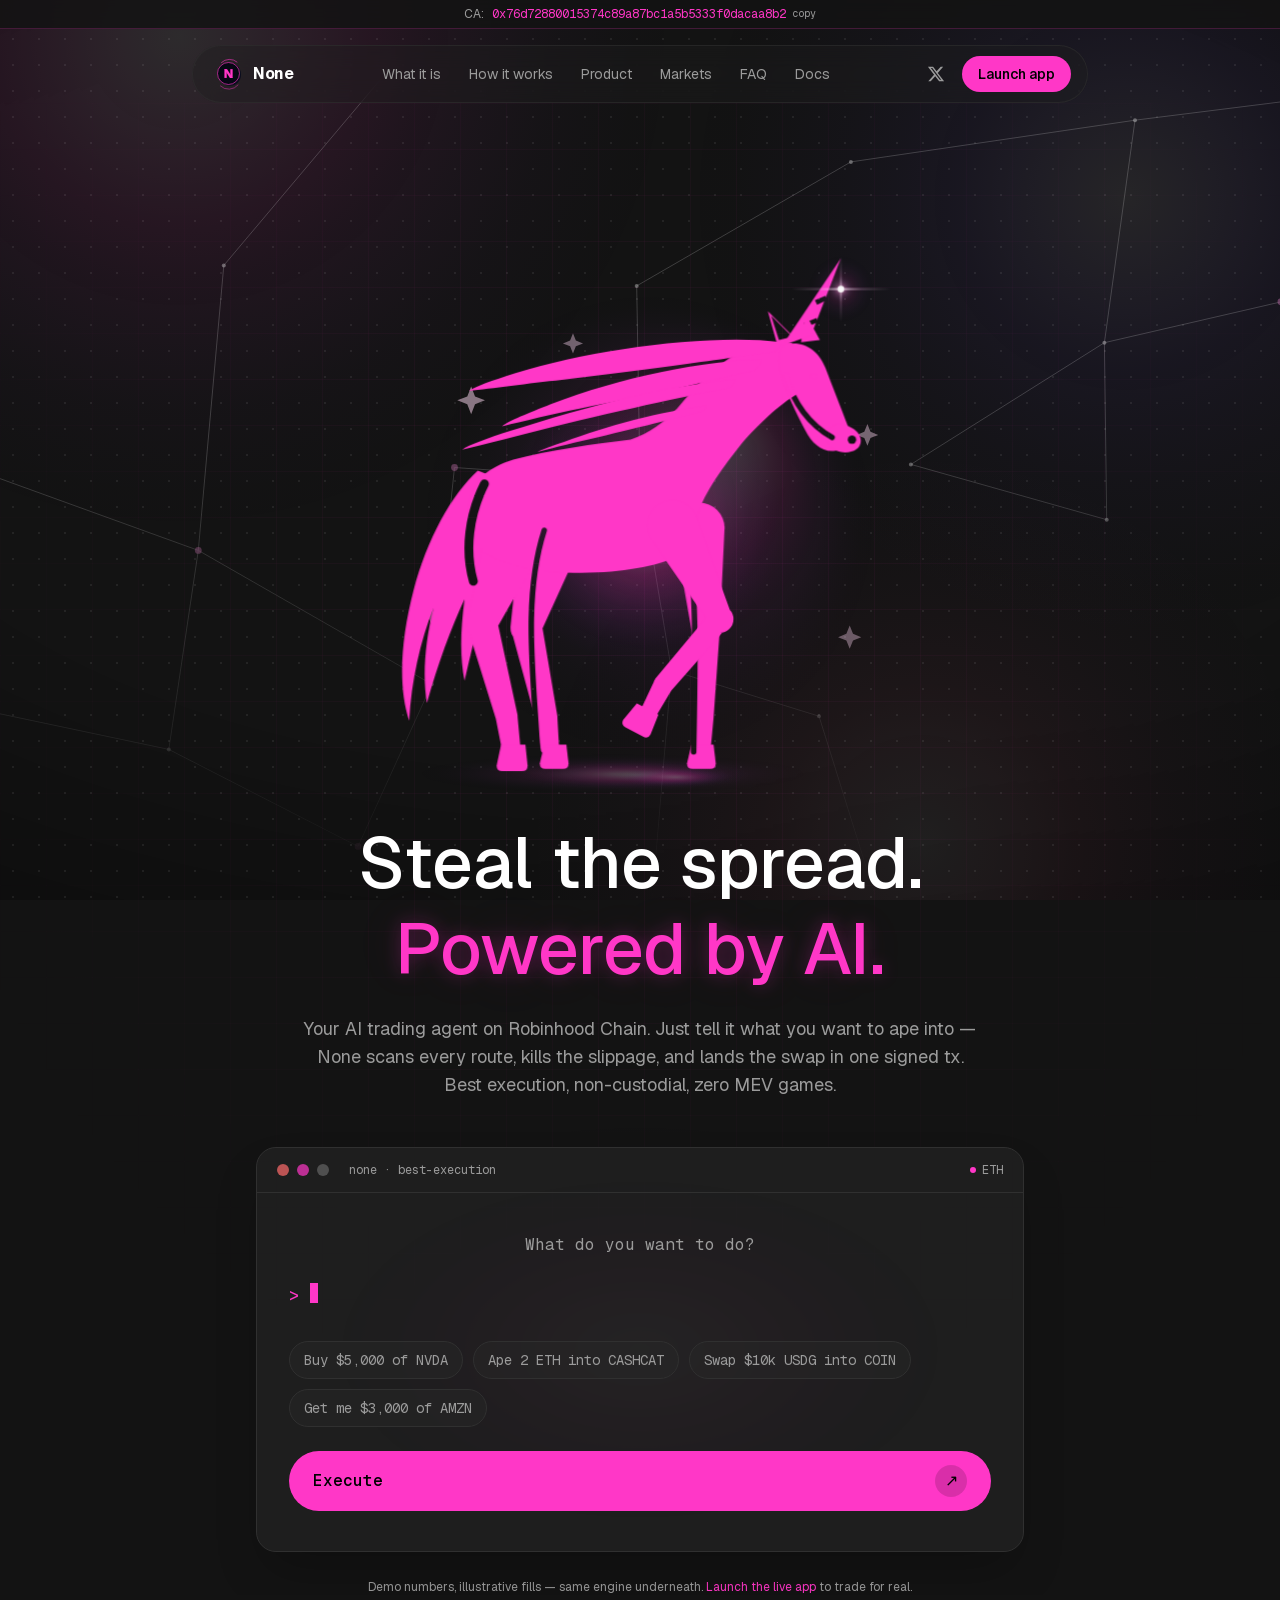
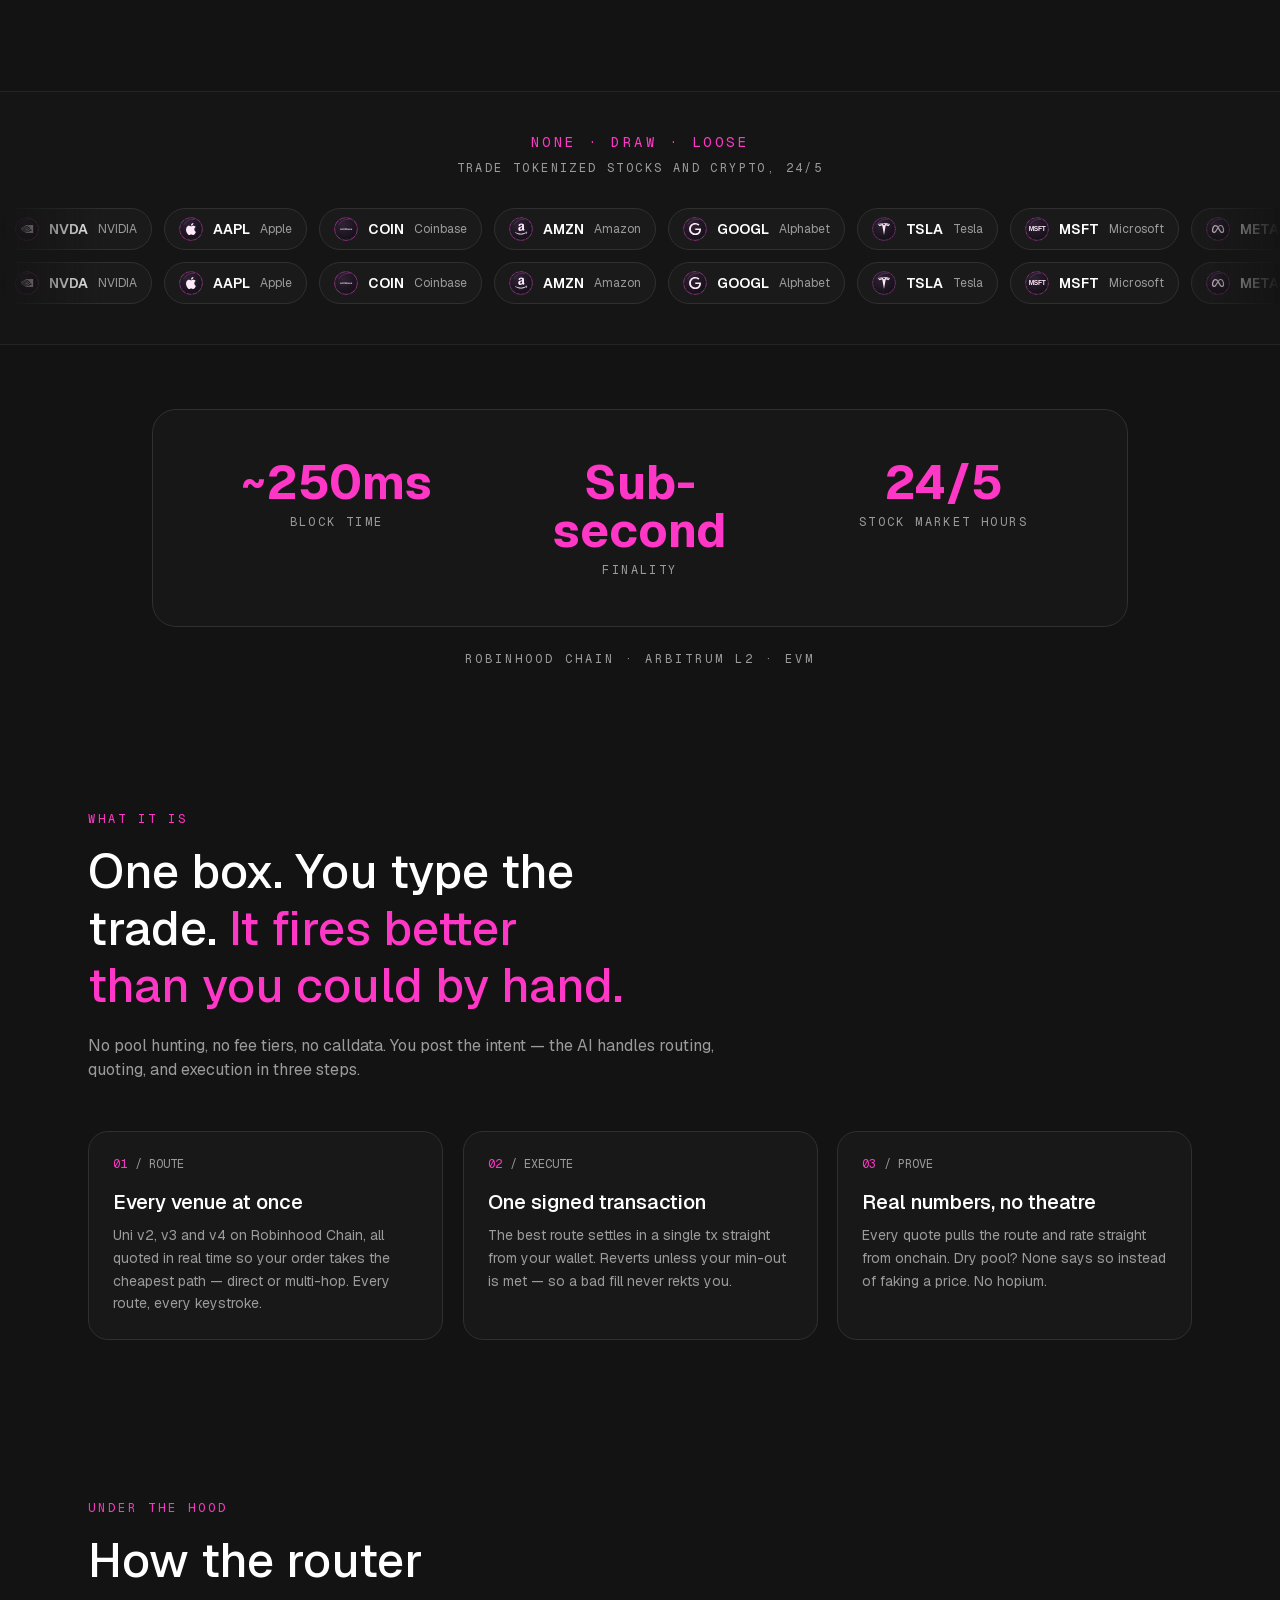
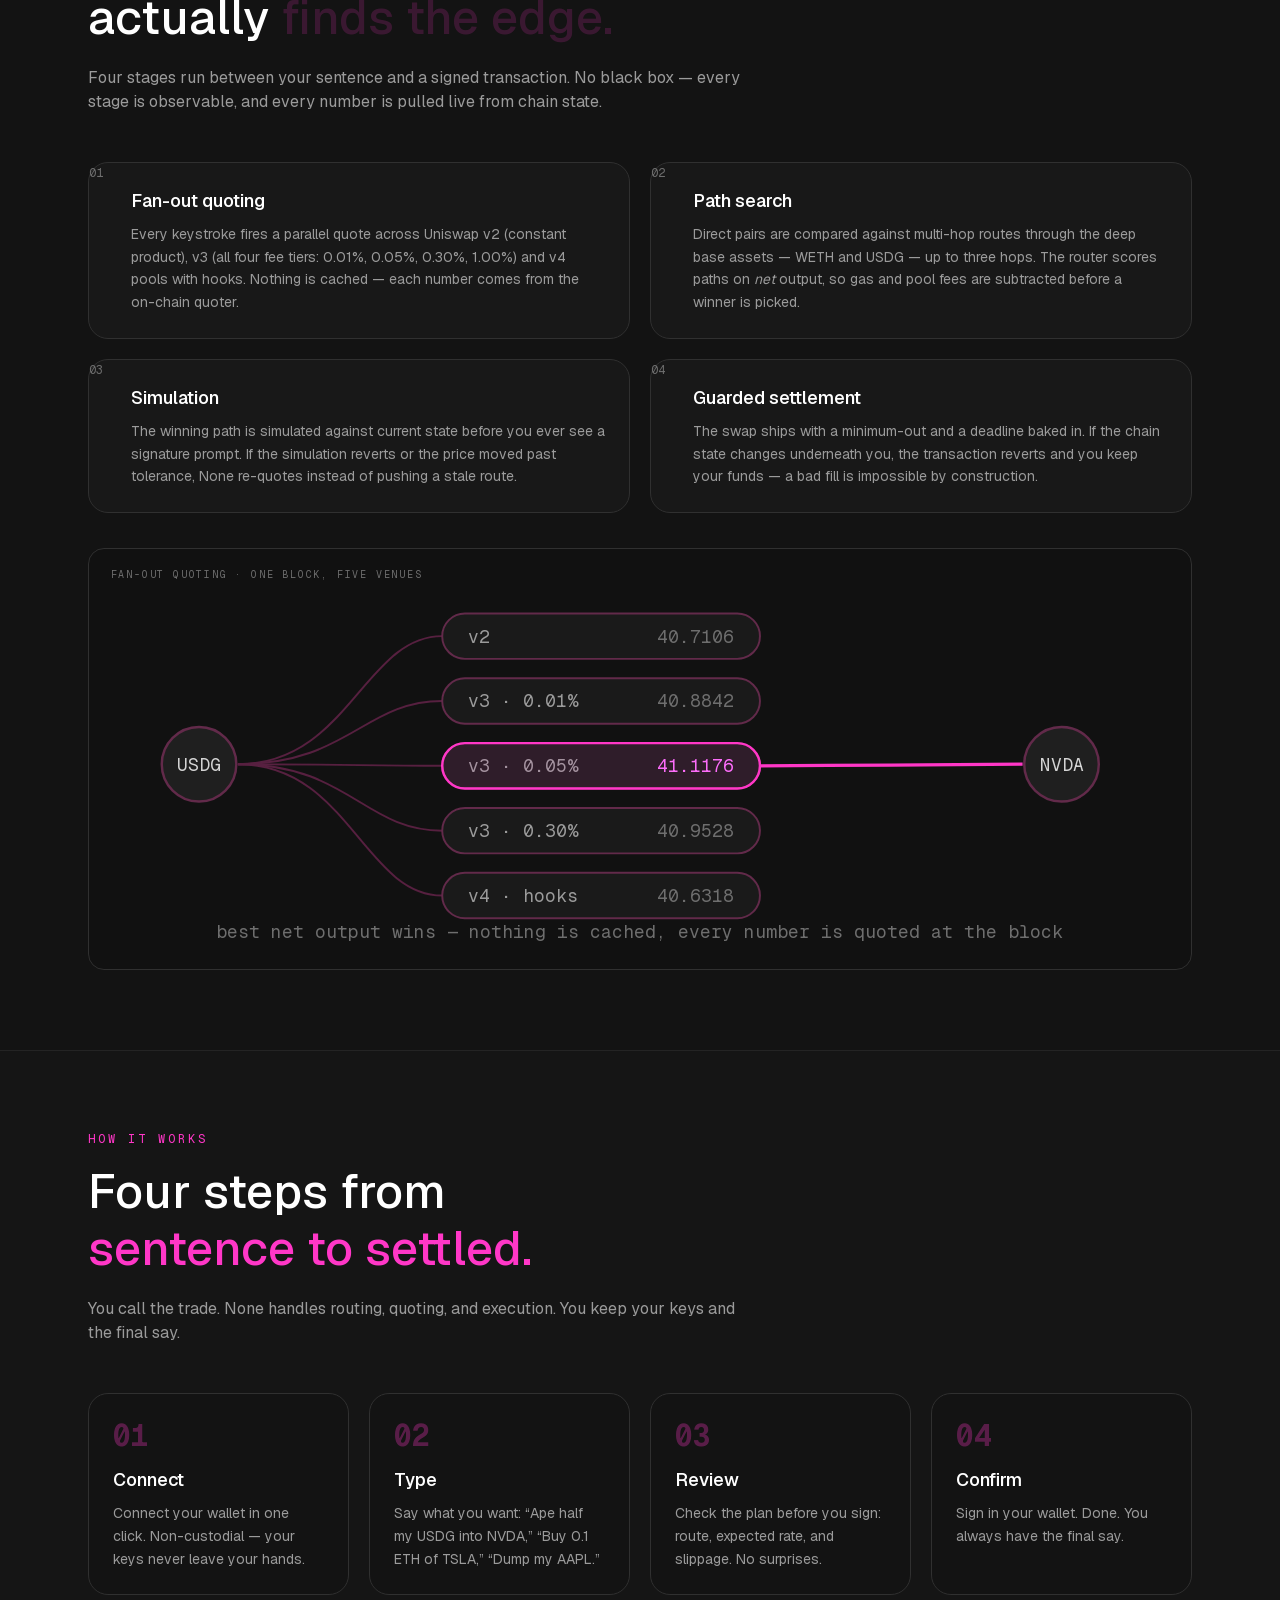
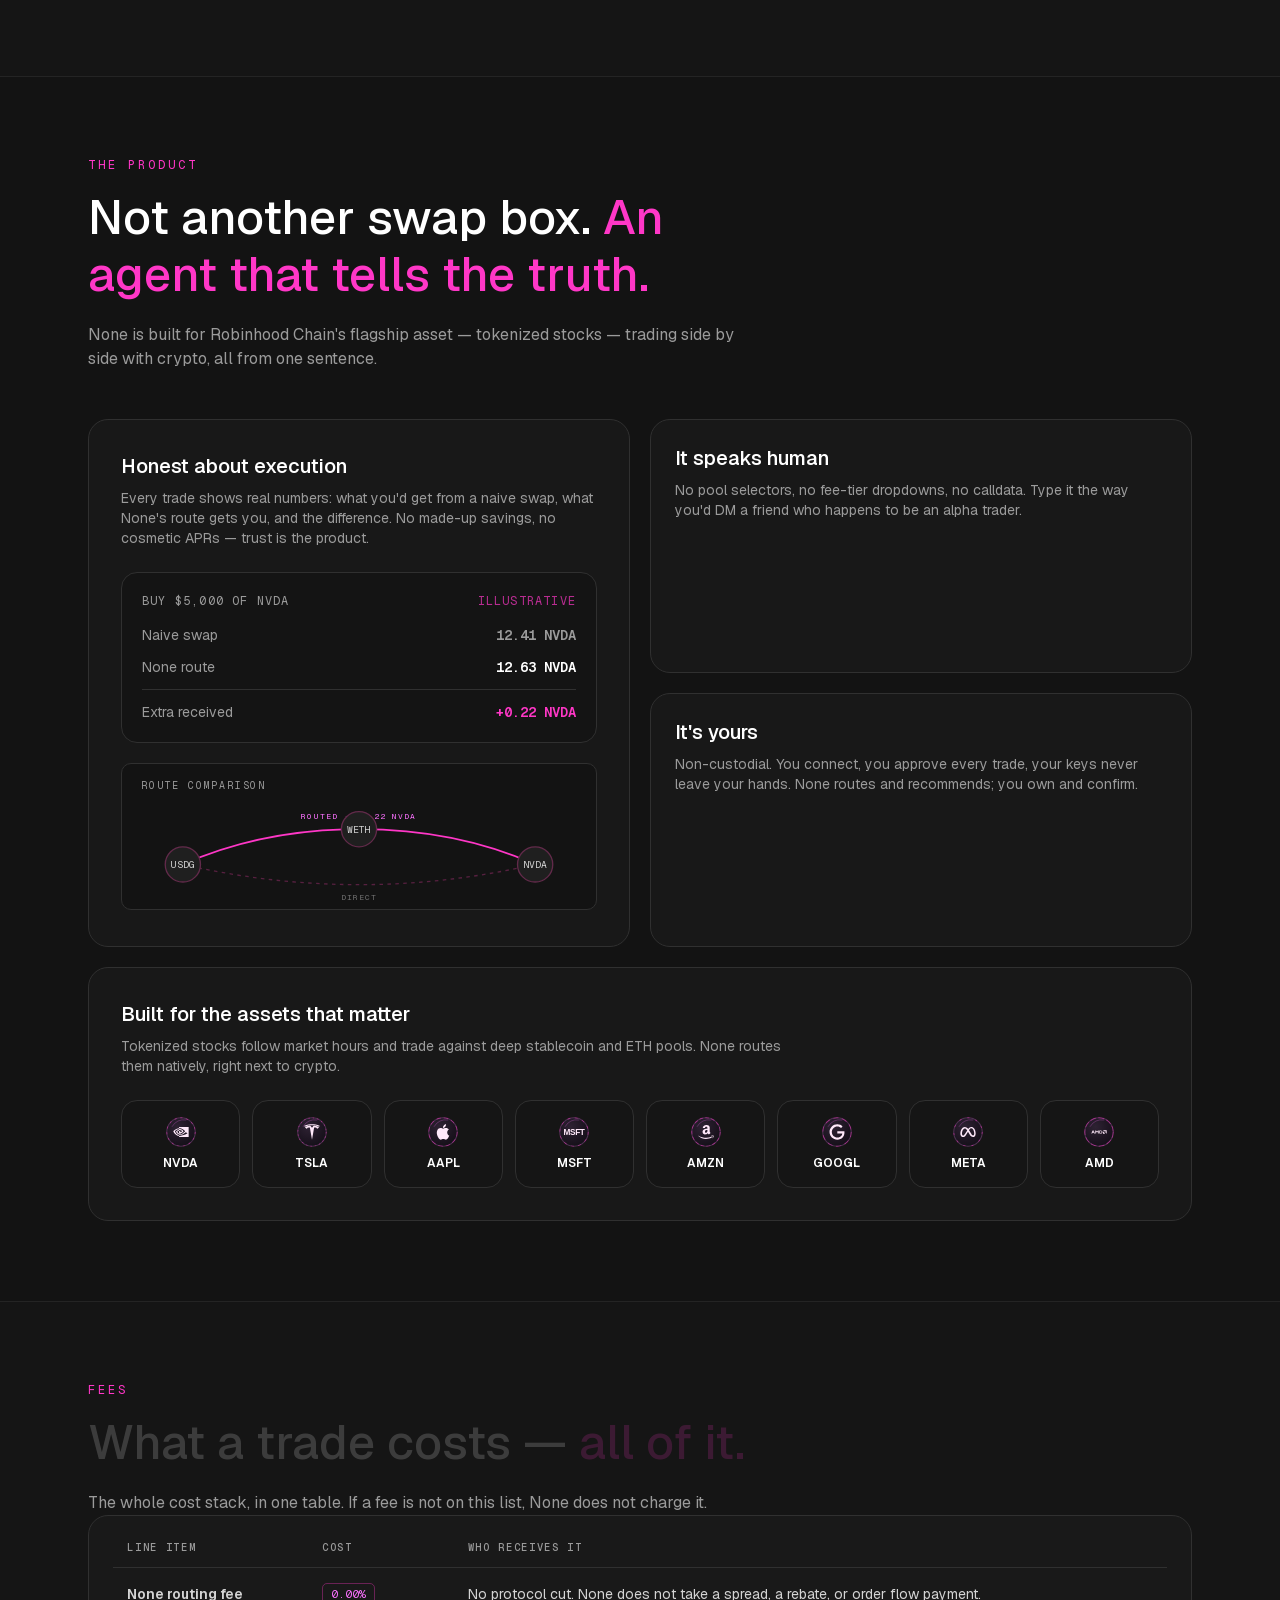
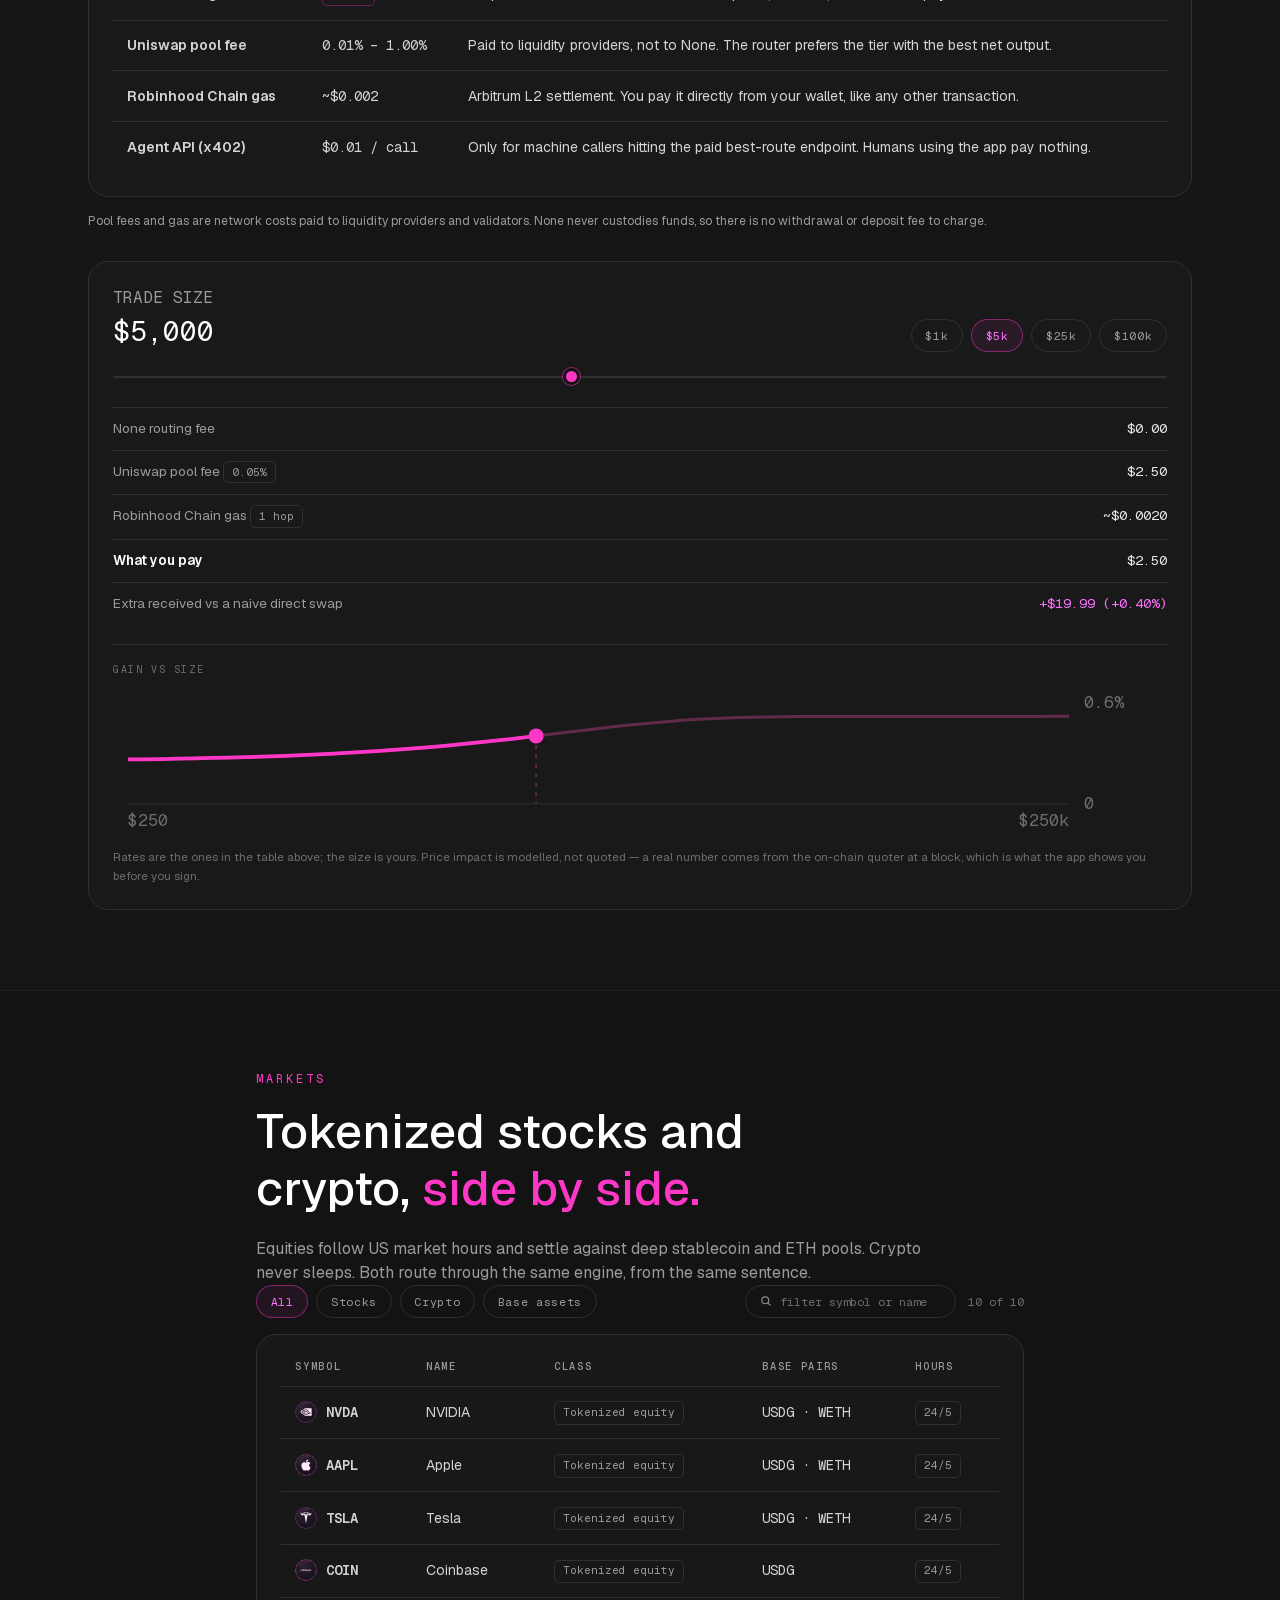
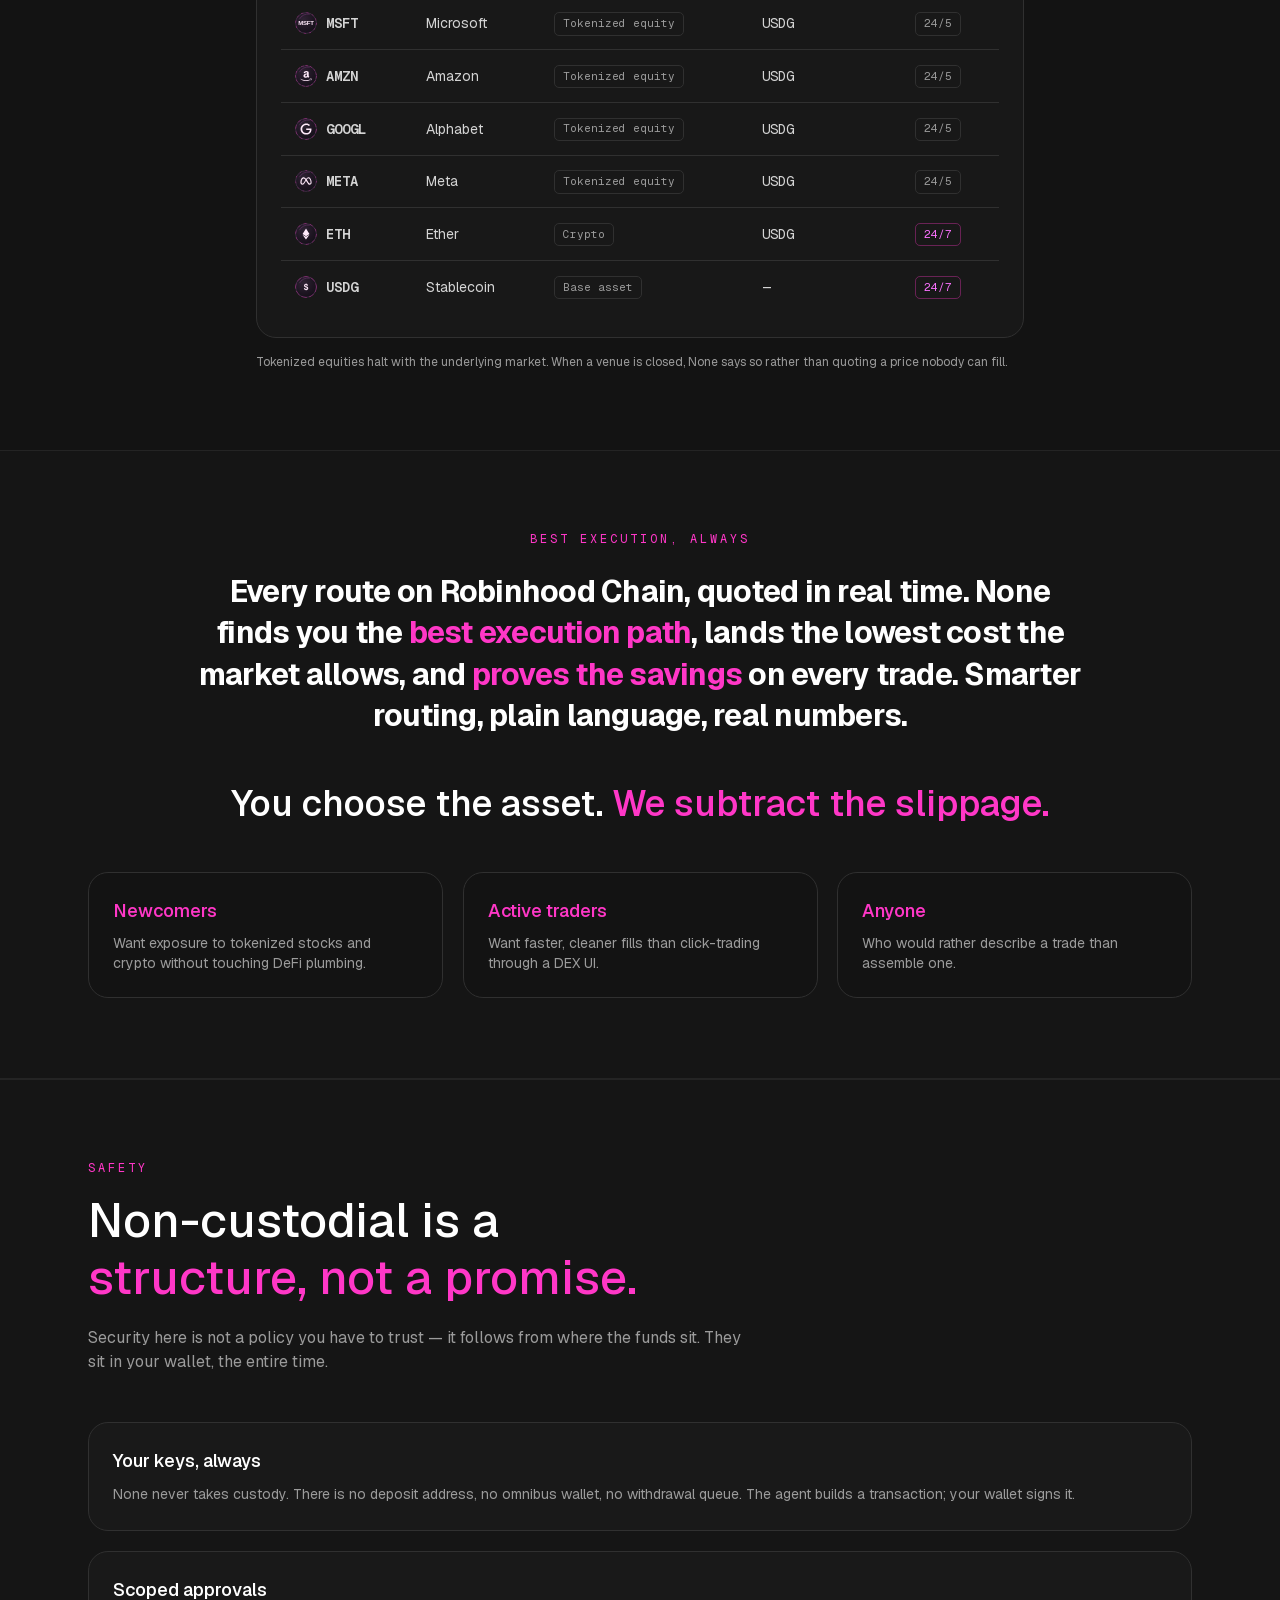
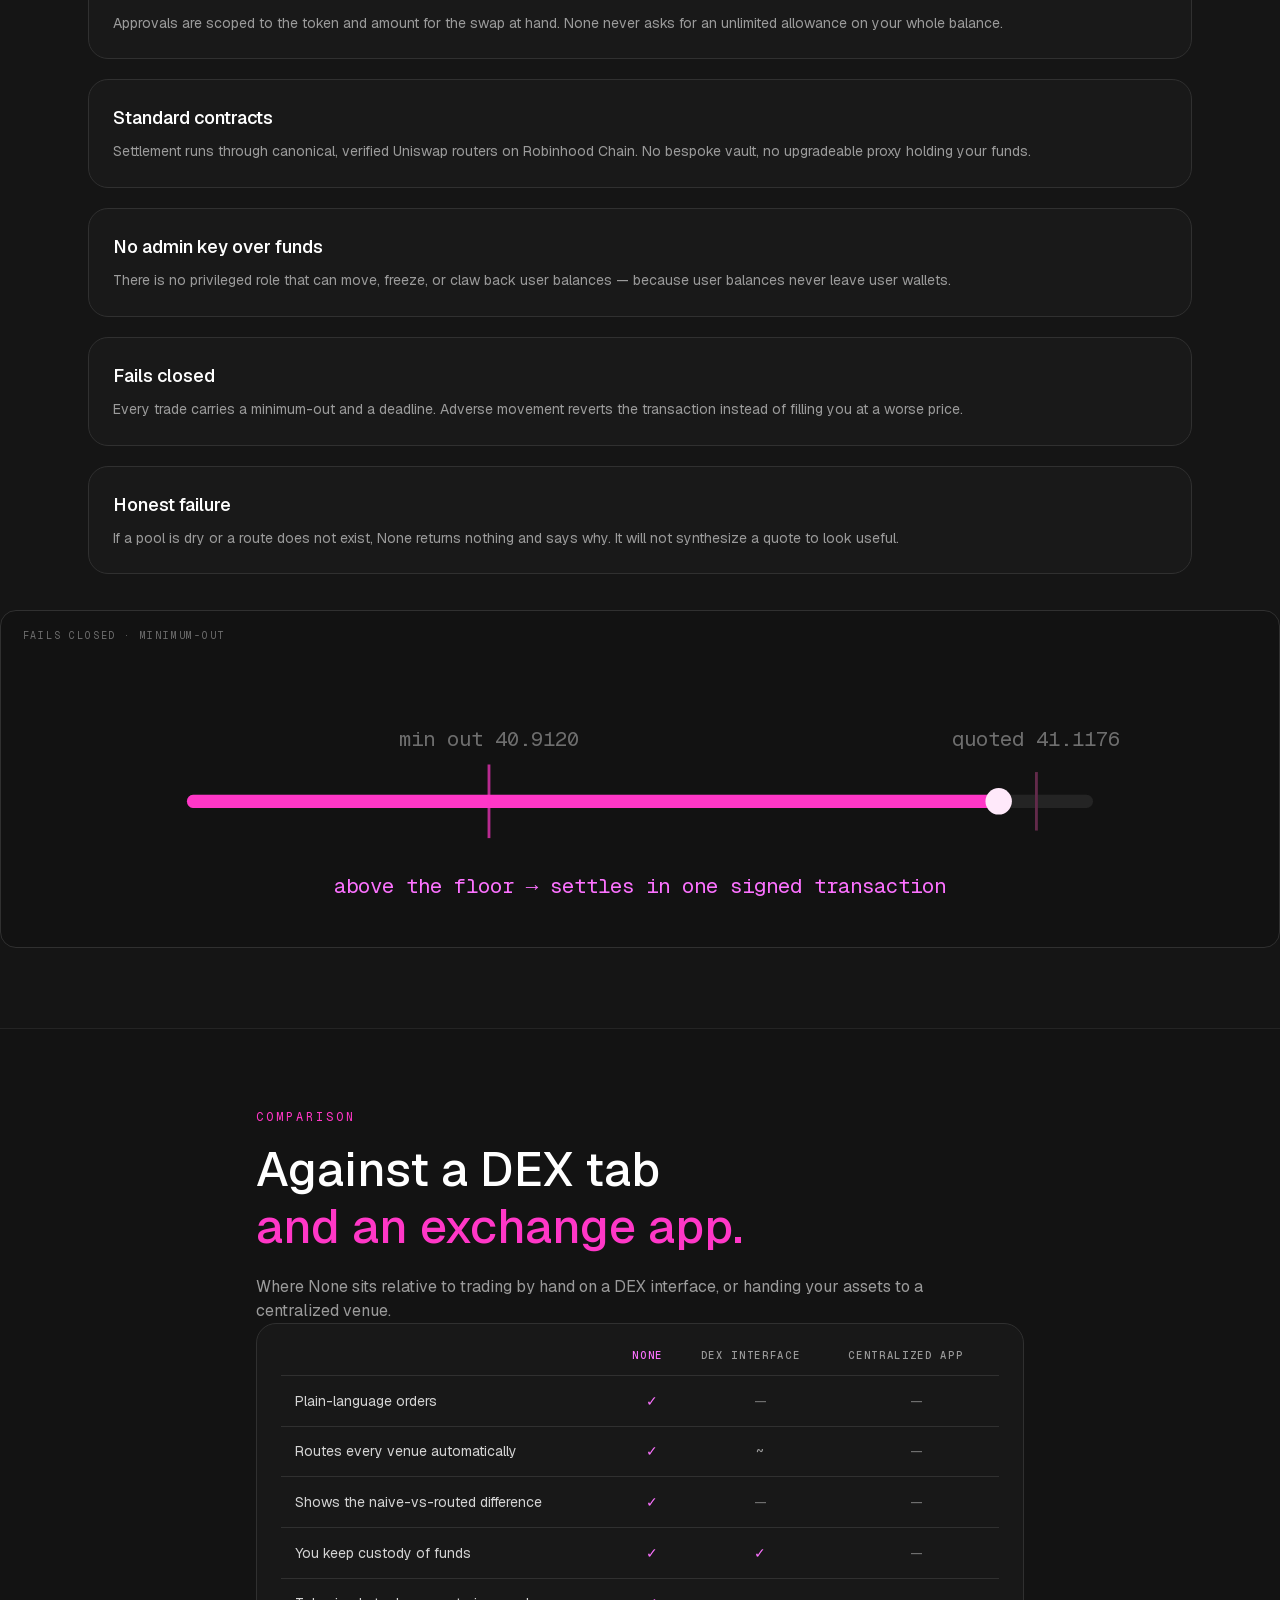
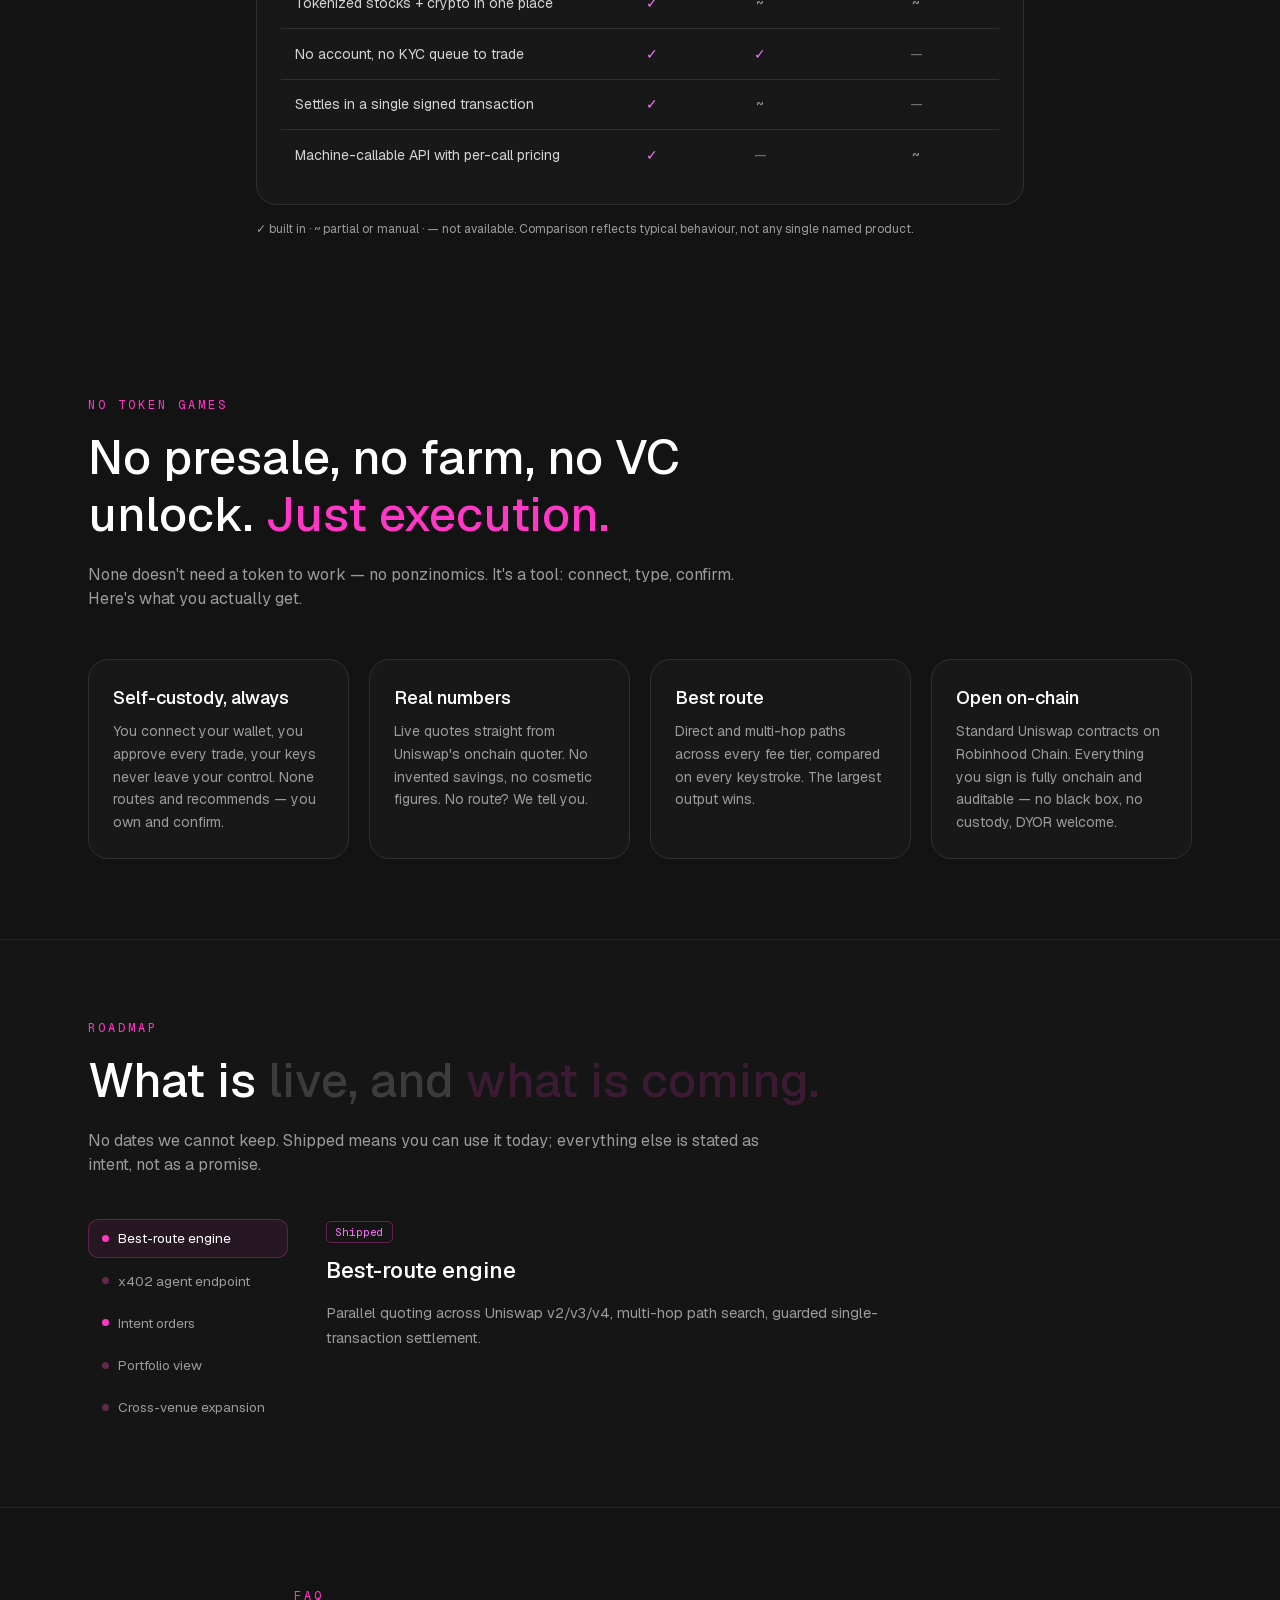
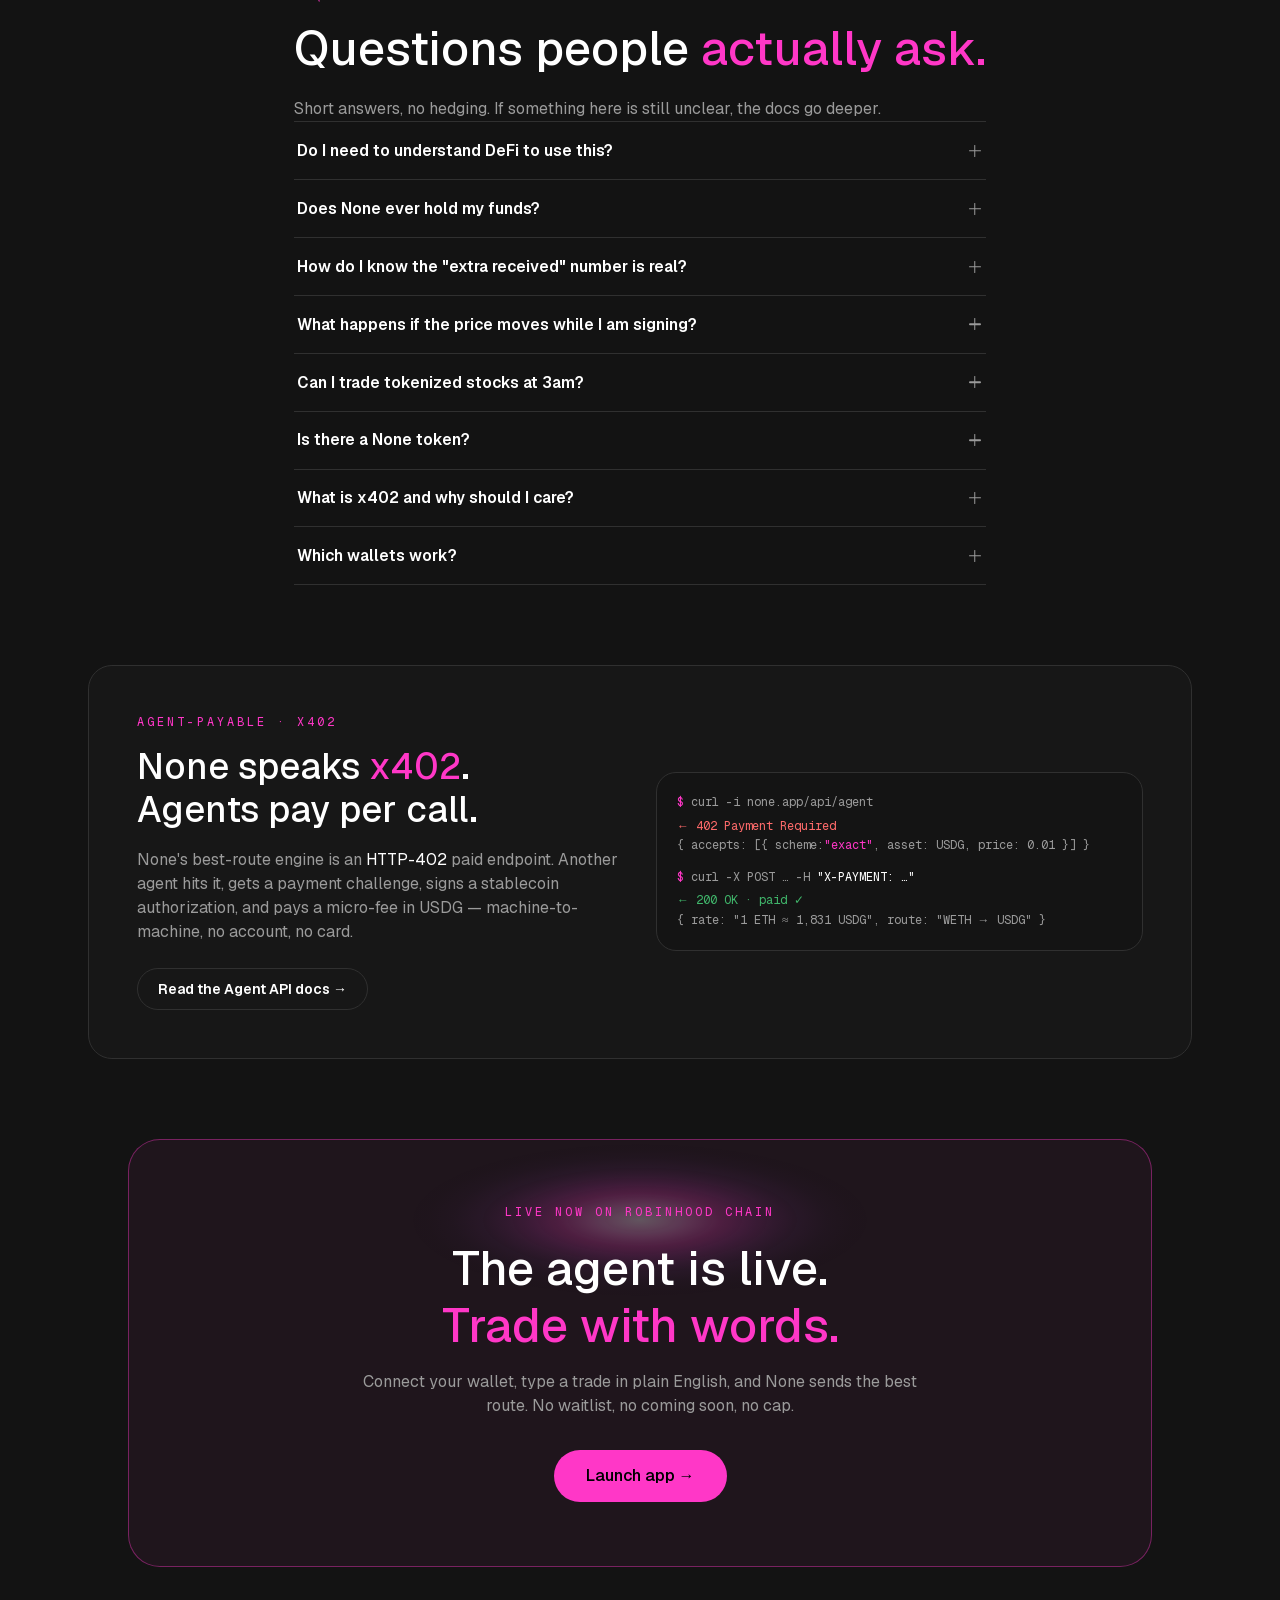
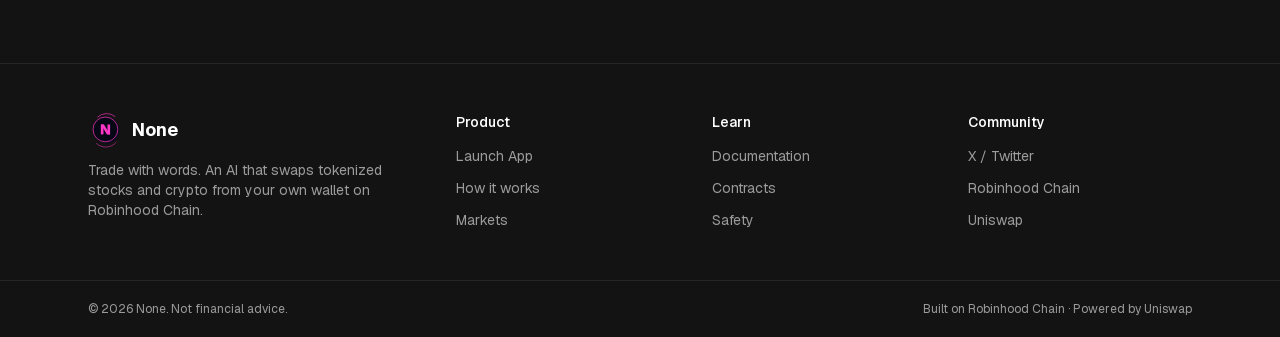
==== commit 89653e37: "Halve the mascot's per-frame work, though it was not costing anything Measured first, and the honest" ====
--- a/index.html
+++ b/index.html
@@ -1,4 +1,4 @@
-<!DOCTYPE html><html lang="en" class="geist_a71539c9-module__T19VSG__variable geist_mono_8d43a2aa-module__8Li5zG__variable h-full antialiased"><head><meta charSet="utf-8"/><meta name="viewport" content="width=device-width, initial-scale=1"/><link rel="preload" href="/_next/static/media/797e433ab948586e-s.p.0r6juujl39pe6.woff2" as="font" crossorigin="" type="font/woff2"/><link rel="preload" href="/_next/static/media/caa3a2e1cccd8315-s.p.0wgildi0cnwt9.woff2" as="font" crossorigin="" type="font/woff2"/><link rel="preload" as="image" href="/mascot-unicorn.svg?v=24"/><link rel="stylesheet" href="/_next/static/chunks/3ksqjcf432ghy.css" data-precedence="next"/><meta name="next-size-adjust" content=""/><title>None AI — Trade &amp; chat on Robinhood Chain</title><meta name="description" content="Talk to a smart AI and swap tokens from your connected wallet on Robinhood Chain. Every trade you sign yourself."/><meta property="og:type" content="website"/><meta property="og:title" content="None AI — Trade &amp; chat on Robinhood Chain"/><meta property="og:description" content="Say the trade in plain language. None quotes every venue, routes it, and hands your wallet one transaction to sign."/><meta property="og:image" content="/og.jpg"/><meta property="og:image:width" content="1200"/><meta property="og:image:height" content="630"/><meta name="twitter:card" content="summary_large_image"/><meta name="twitter:image" content="/og.jpg"/><link rel="icon" href="/icon.svg?icon.06yqt15kuv-1v.svg" sizes="any" type="image/svg+xml"/><style id="nk-enhance">
+<!DOCTYPE html><html lang="en" class="geist_a71539c9-module__T19VSG__variable geist_mono_8d43a2aa-module__8Li5zG__variable h-full antialiased"><head><meta charSet="utf-8"/><meta name="viewport" content="width=device-width, initial-scale=1"/><link rel="preload" href="/_next/static/media/797e433ab948586e-s.p.0r6juujl39pe6.woff2" as="font" crossorigin="" type="font/woff2"/><link rel="preload" href="/_next/static/media/caa3a2e1cccd8315-s.p.0wgildi0cnwt9.woff2" as="font" crossorigin="" type="font/woff2"/><link rel="preload" as="image" href="/mascot-unicorn.svg?v=26"/><link rel="stylesheet" href="/_next/static/chunks/3ksqjcf432ghy.css" data-precedence="next"/><meta name="next-size-adjust" content=""/><title>None AI — Trade &amp; chat on Robinhood Chain</title><meta name="description" content="Talk to a smart AI and swap tokens from your connected wallet on Robinhood Chain. Every trade you sign yourself."/><meta property="og:type" content="website"/><meta property="og:title" content="None AI — Trade &amp; chat on Robinhood Chain"/><meta property="og:description" content="Say the trade in plain language. None quotes every venue, routes it, and hands your wallet one transaction to sign."/><meta property="og:image" content="/og.jpg"/><meta property="og:image:width" content="1200"/><meta property="og:image:height" content="630"/><meta name="twitter:card" content="summary_large_image"/><meta name="twitter:image" content="/og.jpg"/><link rel="icon" href="/icon.svg?icon.06yqt15kuv-1v.svg" sizes="any" type="image/svg+xml"/><style id="nk-enhance">
 html{scroll-behavior:smooth}
 ::selection{background:rgba(255,55,199,.28)}
 *{scrollbar-width:thin;scrollbar-color:#3a3a3a #131313}
@@ -137,4 +137,4 @@
 
 @media (prefers-reduced-motion:reduce){html{scroll-behavior:auto}*{transition:none!important}}
 </style>
-<script defer src="/nk-enhance.js?v=42"></script><script defer src="/nk-content.js?v=14"></script><script defer src="/nk-blocks.js?v=12"></script><link rel="stylesheet" href="/nk-type.css?v=4"/></head><body class="min-h-full flex flex-col"><div hidden=""><!--$--><!--/$--></div><div class="pointer-events-none fixed inset-x-0 top-0 z-50"><div class="pointer-events-auto flex items-center justify-center gap-2 border-b border-accent/20 bg-background/85 px-3 py-1.5 text-xs backdrop-blur"><span class="text-muted">CA:</span><button title="Copy contract address" class="flex items-center gap-1.5 font-mono text-accent transition-colors hover:text-accent-soft"><span class="hidden sm:inline">0x76d72880015374c89a87bc1a5b5333f0dacaa8b2</span><span class="sm:hidden">0x76d728<!-- -->…<!-- -->caa8b2</span><span class="text-[10px] text-muted">copy</span></button></div><div class="px-3 pt-3 sm:px-4 sm:pt-4"><nav class="pointer-events-auto mx-auto flex max-w-4xl items-center justify-between rounded-full border px-3 py-2.5 transition-all duration-300 sm:px-4 border-border/60 bg-surface/40 backdrop-blur-md"><a class="group flex items-center gap-2 pl-1" href="/"><svg viewBox="0 0 128 128" xmlns="http://www.w3.org/2000/svg" class="h-8 w-8 transition-transform duration-500 group-hover:rotate-[20deg]" aria-hidden="true"><path d="M34 18 A 46 46 0 0 1 96 16" fill="none" stroke="#ff37c7" stroke-width="3" stroke-linecap="round" opacity="0.75"></path><path d="M30 112 A 48 48 0 0 0 100 108" fill="none" stroke="#ff37c7" stroke-width="3" stroke-linecap="round" opacity="0.6"></path><ellipse cx="68" cy="66" rx="44" ry="45" fill="#0a0d1e"></ellipse><circle cx="62" cy="62" r="44" fill="#060714" stroke="#ff37c7" stroke-width="2.5"></circle><g fill="#ff37c7" transform="translate(34.6,34.6) scale(0.55)"><path d="M20 18 h17 v64 h-17 z"></path><path d="M63 18 h17 v64 h-17 z"></path><path d="M20 18 h20 l40 64 h-20 z"></path></g></svg><span class="text-base font-bold tracking-tight">None</span></a><div class="hidden items-center gap-1 md:flex"><a class="rounded-full px-3 py-1.5 text-sm text-muted transition-colors hover:text-foreground" href="/#what">What it is</a><a class="rounded-full px-3 py-1.5 text-sm text-muted transition-colors hover:text-foreground" href="/#how">How it works</a><a class="rounded-full px-3 py-1.5 text-sm text-muted transition-colors hover:text-foreground" href="/#product">Product</a><a class="rounded-full px-3 py-1.5 text-sm text-muted transition-colors hover:text-foreground" href="/docs">Docs</a></div><div class="flex items-center gap-2"><a href="https://x.com/nock_agent" target="_blank" rel="noreferrer" aria-label="None on X" title="@nock_agent on X" class="grid place-items-center rounded-full text-muted transition-colors hover:text-foreground size-9 hover:bg-surface-2"><svg width="18" height="18" viewBox="0 0 24 24" fill="currentColor" aria-hidden="true"><path d="M18.244 2.25h3.308l-7.227 8.26 8.502 11.24H16.17l-5.214-6.817L4.99 21.75H1.68l7.73-8.835L1.254 2.25H8.08l4.713 6.231zm-1.161 17.52h1.833L7.084 4.126H5.117z"></path></svg></a><a class="rounded-full bg-accent px-4 py-2 text-sm font-semibold text-black transition-transform hover:scale-[1.04] hover:bg-accent-soft" href="/app">Launch app</a></div></nav></div></div><section class="relative overflow-hidden pt-28 sm:pt-36"><div class="grid-fade absolute inset-0 -z-10"></div><div class="animate-glow absolute left-1/2 top-[-6%] -z-10 h-72 w-[46rem] -translate-x-1/2 rounded-full bg-accent/20 blur-[130px]"></div><div class="mx-auto max-w-4xl px-4 text-center sm:px-6"><div class="mb-6 flex justify-center" style="opacity:0;transform:translateY(26px);filter:blur(10px);transition-property:opacity, transform, filter;transition-duration:0.8s;transition-timing-function:cubic-bezier(0.16,1,0.3,1);transition-delay:0ms;will-change:opacity, transform, filter"><div class="relative flex items-center justify-center"><div class="animate-glow absolute left-1/2 top-1/2 -z-10 size-64 -translate-x-1/2 -translate-y-1/2 rounded-full bg-accent/35 blur-[80px] sm:size-80"></div><img src="/mascot-unicorn.svg?v=24" alt="None — a unicorn striking the ground, N coins scattering" class="animate-float h-64 w-auto sm:h-80 object-contain"/></div></div><h1 class="text-5xl font-bold leading-[0.92] tracking-tight sm:text-7xl"><span class="rise-word block" style="animation-delay:0.1s">Steal the spread.</span><span class="rise-word block text-accent" style="animation-delay:0.24s">Powered by AI.</span></h1><p class="rise-word mx-auto mt-6 max-w-2xl text-lg text-muted" style="animation-delay:0.4s">Your AI trading agent on Robinhood Chain. Just tell it what you want to ape into — None scans every route, kills the slippage, and lands the swap in one signed tx. Best execution, non-custodial, zero MEV games.</p><div class="rise-word mt-12" style="animation-delay:0.55s"><div class="relative mx-auto w-full max-w-3xl"><div class="animate-glow absolute -inset-8 -z-10 rounded-[2.5rem] bg-accent/15 blur-3xl"></div><div class="overflow-hidden rounded-2xl border border-border bg-surface/95 shadow-2xl backdrop-blur"><div class="flex items-center justify-between border-b border-border px-5 py-3.5"><div class="flex items-center gap-2"><span class="size-3 rounded-full bg-red/70"></span><span class="size-3 rounded-full bg-accent/70"></span><span class="size-3 rounded-full bg-muted/40"></span><span class="ml-3 font-mono text-xs text-muted">none · best-execution</span></div><span class="flex items-center gap-1.5 font-mono text-xs text-muted"><span class="size-1.5 rounded-full bg-accent"></span> ETH</span></div><div class="px-5 py-8 sm:px-8 sm:py-10"><p class="text-center font-mono text-sm text-muted sm:text-base">What do you want to do?</p><div class="mt-6 flex items-start gap-2 font-mono text-base sm:text-lg"><span class="text-accent">&gt;</span><span class="text-foreground"><span class="cursor-blink ml-0.5 inline-block h-5 w-2 translate-y-0.5 bg-accent"></span></span></div><div class="mt-8 flex flex-wrap gap-2.5"><span class="rounded-full border border-border bg-surface-2/60 px-3.5 py-2 font-mono text-xs text-muted sm:text-sm">Buy $5,000 of NVDA</span><span class="rounded-full border border-border bg-surface-2/60 px-3.5 py-2 font-mono text-xs text-muted sm:text-sm">Ape 2 ETH into CASHCAT</span><span class="rounded-full border border-border bg-surface-2/60 px-3.5 py-2 font-mono text-xs text-muted sm:text-sm">Swap $10k USDG into COIN</span><span class="rounded-full border border-border bg-surface-2/60 px-3.5 py-2 font-mono text-xs text-muted sm:text-sm">Get me $3,000 of AMZN</span></div><a class="mt-6 flex items-center justify-between rounded-full bg-accent px-6 py-3.5 font-mono font-semibold text-black transition-transform hover:scale-[1.01] hover:bg-accent-soft" href="/app">Execute<span class="grid size-8 place-items-center rounded-full bg-black/15">↗</span></a></div></div></div></div><p class="mt-5 text-xs text-muted">Demo numbers, illustrative fills — same engine underneath.<!-- --> <a class="text-accent hover:underline" href="/app">Launch the live app</a> <!-- -->to trade for real.</p></div></section><section class="mt-24 border-y border-border/60 bg-surface/20 py-10"><div class="px-4 text-center" style="opacity:0;transform:translateY(26px);filter:blur(10px);transition-property:opacity, transform, filter;transition-duration:0.8s;transition-timing-function:cubic-bezier(0.16,1,0.3,1);transition-delay:0ms;will-change:opacity, transform, filter"><p class="font-mono text-sm uppercase tracking-[0.25em] text-accent">None · Draw · Loose</p><p class="mt-2 font-mono text-xs uppercase tracking-[0.2em] text-muted">Trade tokenized stocks and crypto, 24/5</p></div><div class="mt-8 space-y-3"><div class="marquee-mask flex overflow-hidden "><div class="flex shrink-0 items-center gap-3 pr-3 animate-marquee"><span><span class="flex items-center gap-2.5 whitespace-nowrap rounded-full border border-border bg-surface/70 px-3.5 py-2 text-sm"><span class="relative grid shrink-0 place-items-center overflow-hidden rounded-full bg-accent/15 font-bold text-accent" style="width:24px;height:24px;font-size:8.16px">NVD<img src="/logos/NVDA.svg" alt="NVDA" width="24" height="24" loading="lazy" class="absolute inset-0 h-full w-full rounded-full bg-white object-contain transition-opacity duration-300" style="opacity:0"/></span><span class="font-semibold text-foreground">NVDA</span><span class="text-xs text-muted">NVIDIA</span></span></span><span><span class="flex items-center gap-2.5 whitespace-nowrap rounded-full border border-border bg-surface/70 px-3.5 py-2 text-sm"><span class="relative grid shrink-0 place-items-center overflow-hidden rounded-full bg-accent/15 font-bold text-accent" style="width:24px;height:24px;font-size:8.16px">AAP<img src="/logos/AAPL.svg" alt="AAPL" width="24" height="24" loading="lazy" class="absolute inset-0 h-full w-full rounded-full bg-white object-contain transition-opacity duration-300" style="opacity:0"/></span><span class="font-semibold text-foreground">AAPL</span><span class="text-xs text-muted">Apple</span></span></span><span><span class="flex items-center gap-2.5 whitespace-nowrap rounded-full border border-border bg-surface/70 px-3.5 py-2 text-sm"><span class="relative grid shrink-0 place-items-center overflow-hidden rounded-full bg-accent/15 font-bold text-accent" style="width:24px;height:24px;font-size:8.16px">COI<img src="/logos/COIN.svg" alt="COIN" width="24" height="24" loading="lazy" class="absolute inset-0 h-full w-full rounded-full bg-white object-contain transition-opacity duration-300" style="opacity:0"/></span><span class="font-semibold text-foreground">COIN</span><span class="text-xs text-muted">Coinbase</span></span></span><span><span class="flex items-center gap-2.5 whitespace-nowrap rounded-full border border-border bg-surface/70 px-3.5 py-2 text-sm"><span class="relative grid shrink-0 place-items-center overflow-hidden rounded-full bg-accent/15 font-bold text-accent" style="width:24px;height:24px;font-size:8.16px">AMZ<img src="/logos/AMZN.svg" alt="AMZN" width="24" height="24" loading="lazy" class="absolute inset-0 h-full w-full rounded-full bg-white object-contain transition-opacity duration-300" style="opacity:0"/></span><span class="font-semibold text-foreground">AMZN</span><span class="text-xs text-muted">Amazon</span></span></span><span><span class="flex items-center gap-2.5 whitespace-nowrap rounded-full border border-border bg-surface/70 px-3.5 py-2 text-sm"><span class="relative grid shrink-0 place-items-center overflow-hidden rounded-full bg-accent/15 font-bold text-accent" style="width:24px;height:24px;font-size:8.16px">GOO<img src="/logos/GOOGL.svg" alt="GOOGL" width="24" height="24" loading="lazy" class="absolute inset-0 h-full w-full rounded-full bg-white object-contain transition-opacity duration-300" style="opacity:0"/></span><span class="font-semibold text-foreground">GOOGL</span><span class="text-xs text-muted">Alphabet</span></span></span><span><span class="flex items-center gap-2.5 whitespace-nowrap rounded-full border border-border bg-surface/70 px-3.5 py-2 text-sm"><span class="relative grid shrink-0 place-items-center overflow-hidden rounded-full bg-accent/15 font-bold text-accent" style="width:24px;height:24px;font-size:8.16px">TSL<img src="/logos/TSLA.svg" alt="TSLA" width="24" height="24" loading="lazy" class="absolute inset-0 h-full w-full rounded-full bg-white object-contain transition-opacity duration-300" style="opacity:0"/></span><span class="font-semibold text-foreground">TSLA</span><span class="text-xs text-muted">Tesla</span></span></span><span><span class="flex items-center gap-2.5 whitespace-nowrap rounded-full border border-border bg-surface/70 px-3.5 py-2 text-sm"><span class="relative grid shrink-0 place-items-center overflow-hidden rounded-full bg-accent/15 font-bold text-accent" style="width:24px;height:24px;font-size:8.16px">MSF<img src="/logos/MSFT.svg" alt="MSFT" width="24" height="24" loading="lazy" class="absolute inset-0 h-full w-full rounded-full bg-white object-contain transition-opacity duration-300" style="opacity:0"/></span><span class="font-semibold text-foreground">MSFT</span><span class="text-xs text-muted">Microsoft</span></span></span><span><span class="flex items-center gap-2.5 whitespace-nowrap rounded-full border border-border bg-surface/70 px-3.5 py-2 text-sm"><span class="relative grid shrink-0 place-items-center overflow-hidden rounded-full bg-accent/15 font-bold text-accent" style="width:24px;height:24px;font-size:8.16px">MET<img src="/logos/META.svg" alt="META" width="24" height="24" loading="lazy" class="absolute inset-0 h-full w-full rounded-full bg-white object-contain transition-opacity duration-300" style="opacity:0"/></span><span class="font-semibold text-foreground">META</span><span class="text-xs text-muted">Meta</span></span></span></div><div class="flex shrink-0 items-center gap-3 pr-3 animate-marquee"><span><span class="flex items-center gap-2.5 whitespace-nowrap rounded-full border border-border bg-surface/70 px-3.5 py-2 text-sm"><span class="relative grid shrink-0 place-items-center overflow-hidden rounded-full bg-accent/15 font-bold text-accent" style="width:24px;height:24px;font-size:8.16px">NVD<img src="/logos/NVDA.svg" alt="NVDA" width="24" height="24" loading="lazy" class="absolute inset-0 h-full w-full rounded-full bg-white object-contain transition-opacity duration-300" style="opacity:0"/></span><span class="font-semibold text-foreground">NVDA</span><span class="text-xs text-muted">NVIDIA</span></span></span><span><span class="flex items-center gap-2.5 whitespace-nowrap rounded-full border border-border bg-surface/70 px-3.5 py-2 text-sm"><span class="relative grid shrink-0 place-items-center overflow-hidden rounded-full bg-accent/15 font-bold text-accent" style="width:24px;height:24px;font-size:8.16px">AAP<img src="/logos/AAPL.svg" alt="AAPL" width="24" height="24" loading="lazy" class="absolute inset-0 h-full w-full rounded-full bg-white object-contain transition-opacity duration-300" style="opacity:0"/></span><span class="font-semibold text-foreground">AAPL</span><span class="text-xs text-muted">Apple</span></span></span><span><span class="flex items-center gap-2.5 whitespace-nowrap rounded-full border border-border bg-surface/70 px-3.5 py-2 text-sm"><span class="relative grid shrink-0 place-items-center overflow-hidden rounded-full bg-accent/15 font-bold text-accent" style="width:24px;height:24px;font-size:8.16px">COI<img src="/logos/COIN.svg" alt="COIN" width="24" height="24" loading="lazy" class="absolute inset-0 h-full w-full rounded-full bg-white object-contain transition-opacity duration-300" style="opacity:0"/></span><span class="font-semibold text-foreground">COIN</span><span class="text-xs text-muted">Coinbase</span></span></span><span><span class="flex items-center gap-2.5 whitespace-nowrap rounded-full border border-border bg-surface/70 px-3.5 py-2 text-sm"><span class="relative grid shrink-0 place-items-center overflow-hidden rounded-full bg-accent/15 font-bold text-accent" style="width:24px;height:24px;font-size:8.16px">AMZ<img src="/logos/AMZN.svg" alt="AMZN" width="24" height="24" loading="lazy" class="absolute inset-0 h-full w-full rounded-full bg-white object-contain transition-opacity duration-300" style="opacity:0"/></span><span class="font-semibold text-foreground">AMZN</span><span class="text-xs text-muted">Amazon</span></span></span><span><span class="flex items-center gap-2.5 whitespace-nowrap rounded-full border border-border bg-surface/70 px-3.5 py-2 text-sm"><span class="relative grid shrink-0 place-items-center overflow-hidden rounded-full bg-accent/15 font-bold text-accent" style="width:24px;height:24px;font-size:8.16px">GOO<img src="/logos/GOOGL.svg" alt="GOOGL" width="24" height="24" loading="lazy" class="absolute inset-0 h-full w-full rounded-full bg-white object-contain transition-opacity duration-300" style="opacity:0"/></span><span class="font-semibold text-foreground">GOOGL</span><span class="text-xs text-muted">Alphabet</span></span></span><span><span class="flex items-center gap-2.5 whitespace-nowrap rounded-full border border-border bg-surface/70 px-3.5 py-2 text-sm"><span class="relative grid shrink-0 place-items-center overflow-hidden rounded-full bg-accent/15 font-bold text-accent" style="width:24px;height:24px;font-size:8.16px">TSL<img src="/logos/TSLA.svg" alt="TSLA" width="24" height="24" loading="lazy" class="absolute inset-0 h-full w-full rounded-full bg-white object-contain transition-opacity duration-300" style="opacity:0"/></span><span class="font-semibold text-foreground">TSLA</span><span class="text-xs text-muted">Tesla</span></span></span><span><span class="flex items-center gap-2.5 whitespace-nowrap rounded-full border border-border bg-surface/70 px-3.5 py-2 text-sm"><span class="relative grid shrink-0 place-items-center overflow-hidden rounded-full bg-accent/15 font-bold text-accent" style="width:24px;height:24px;font-size:8.16px">MSF<img src="/logos/MSFT.svg" alt="MSFT" width="24" height="24" loading="lazy" class="absolute inset-0 h-full w-full rounded-full bg-white object-contain transition-opacity duration-300" style="opacity:0"/></span><span class="font-semibold text-foreground">MSFT</span><span class="text-xs text-muted">Microsoft</span></span></span><span><span class="flex items-center gap-2.5 whitespace-nowrap rounded-full border border-border bg-surface/70 px-3.5 py-2 text-sm"><span class="relative grid shrink-0 place-items-center overflow-hidden rounded-full bg-accent/15 font-bold text-accent" style="width:24px;height:24px;font-size:8.16px">MET<img src="/logos/META.svg" alt="META" width="24" height="24" loading="lazy" class="absolute inset-0 h-full w-full rounded-full bg-white object-contain transition-opacity duration-300" style="opacity:0"/></span><span class="font-semibold text-foreground">META</span><span class="text-xs text-muted">Meta</span></span></span></div></div><div class="marquee-mask flex overflow-hidden "><div class="flex shrink-0 items-center gap-3 pr-3 animate-marquee-rev"><span><span class="flex items-center gap-2.5 whitespace-nowrap rounded-full border border-border bg-surface/70 px-3.5 py-2 text-sm"><span class="relative grid shrink-0 place-items-center overflow-hidden rounded-full bg-accent/15 font-bold text-accent" style="width:24px;height:24px;font-size:8.16px">NVD<img src="/logos/NVDA.svg" alt="NVDA" width="24" height="24" loading="lazy" class="absolute inset-0 h-full w-full rounded-full bg-white object-contain transition-opacity duration-300" style="opacity:0"/></span><span class="font-semibold text-foreground">NVDA</span><span class="text-xs text-muted">NVIDIA</span></span></span><span><span class="flex items-center gap-2.5 whitespace-nowrap rounded-full border border-border bg-surface/70 px-3.5 py-2 text-sm"><span class="relative grid shrink-0 place-items-center overflow-hidden rounded-full bg-accent/15 font-bold text-accent" style="width:24px;height:24px;font-size:8.16px">AAP<img src="/logos/AAPL.svg" alt="AAPL" width="24" height="24" loading="lazy" class="absolute inset-0 h-full w-full rounded-full bg-white object-contain transition-opacity duration-300" style="opacity:0"/></span><span class="font-semibold text-foreground">AAPL</span><span class="text-xs text-muted">Apple</span></span></span><span><span class="flex items-center gap-2.5 whitespace-nowrap rounded-full border border-border bg-surface/70 px-3.5 py-2 text-sm"><span class="relative grid shrink-0 place-items-center overflow-hidden rounded-full bg-accent/15 font-bold text-accent" style="width:24px;height:24px;font-size:8.16px">COI<img src="/logos/COIN.svg" alt="COIN" width="24" height="24" loading="lazy" class="absolute inset-0 h-full w-full rounded-full bg-white object-contain transition-opacity duration-300" style="opacity:0"/></span><span class="font-semibold text-foreground">COIN</span><span class="text-xs text-muted">Coinbase</span></span></span><span><span class="flex items-center gap-2.5 whitespace-nowrap rounded-full border border-border bg-surface/70 px-3.5 py-2 text-sm"><span class="relative grid shrink-0 place-items-center overflow-hidden rounded-full bg-accent/15 font-bold text-accent" style="width:24px;height:24px;font-size:8.16px">AMZ<img src="/logos/AMZN.svg" alt="AMZN" width="24" height="24" loading="lazy" class="absolute inset-0 h-full w-full rounded-full bg-white object-contain transition-opacity duration-300" style="opacity:0"/></span><span class="font-semibold text-foreground">AMZN</span><span class="text-xs text-muted">Amazon</span></span></span><span><span class="flex items-center gap-2.5 whitespace-nowrap rounded-full border border-border bg-surface/70 px-3.5 py-2 text-sm"><span class="relative grid shrink-0 place-items-center overflow-hidden rounded-full bg-accent/15 font-bold text-accent" style="width:24px;height:24px;font-size:8.16px">GOO<img src="/logos/GOOGL.svg" alt="GOOGL" width="24" height="24" loading="lazy" class="absolute inset-0 h-full w-full rounded-full bg-white object-contain transition-opacity duration-300" style="opacity:0"/></span><span class="font-semibold text-foreground">GOOGL</span><span class="text-xs text-muted">Alphabet</span></span></span><span><span class="flex items-center gap-2.5 whitespace-nowrap rounded-full border border-border bg-surface/70 px-3.5 py-2 text-sm"><span class="relative grid shrink-0 place-items-center overflow-hidden rounded-full bg-accent/15 font-bold text-accent" style="width:24px;height:24px;font-size:8.16px">TSL<img src="/logos/TSLA.svg" alt="TSLA" width="24" height="24" loading="lazy" class="absolute inset-0 h-full w-full rounded-full bg-white object-contain transition-opacity duration-300" style="opacity:0"/></span><span class="font-semibold text-foreground">TSLA</span><span class="text-xs text-muted">Tesla</span></span></span><span><span class="flex items-center gap-2.5 whitespace-nowrap rounded-full border border-border bg-surface/70 px-3.5 py-2 text-sm"><span class="relative grid shrink-0 place-items-center overflow-hidden rounded-full bg-accent/15 font-bold text-accent" style="width:24px;height:24px;font-size:8.16px">MSF<img src="/logos/MSFT.svg" alt="MSFT" width="24" height="24" loading="lazy" class="absolute inset-0 h-full w-full rounded-full bg-white object-contain transition-opacity duration-300" style="opacity:0"/></span><span class="font-semibold text-foreground">MSFT</span><span class="text-xs text-muted">Microsoft</span></span></span><span><span class="flex items-center gap-2.5 whitespace-nowrap rounded-full border border-border bg-surface/70 px-3.5 py-2 text-sm"><span class="relative grid shrink-0 place-items-center overflow-hidden rounded-full bg-accent/15 font-bold text-accent" style="width:24px;height:24px;font-size:8.16px">MET<img src="/logos/META.svg" alt="META" width="24" height="24" loading="lazy" class="absolute inset-0 h-full w-full rounded-full bg-white object-contain transition-opacity duration-300" style="opacity:0"/></span><span class="font-semibold text-foreground">META</span><span class="text-xs text-muted">Meta</span></span></span></div><div class="flex shrink-0 items-center gap-3 pr-3 animate-marquee-rev"><span><span class="flex items-center gap-2.5 whitespace-nowrap rounded-full border border-border bg-surface/70 px-3.5 py-2 text-sm"><span class="relative grid shrink-0 place-items-center overflow-hidden rounded-full bg-accent/15 font-bold text-accent" style="width:24px;height:24px;font-size:8.16px">NVD<img src="/logos/NVDA.svg" alt="NVDA" width="24" height="24" loading="lazy" class="absolute inset-0 h-full w-full rounded-full bg-white object-contain transition-opacity duration-300" style="opacity:0"/></span><span class="font-semibold text-foreground">NVDA</span><span class="text-xs text-muted">NVIDIA</span></span></span><span><span class="flex items-center gap-2.5 whitespace-nowrap rounded-full border border-border bg-surface/70 px-3.5 py-2 text-sm"><span class="relative grid shrink-0 place-items-center overflow-hidden rounded-full bg-accent/15 font-bold text-accent" style="width:24px;height:24px;font-size:8.16px">AAP<img src="/logos/AAPL.svg" alt="AAPL" width="24" height="24" loading="lazy" class="absolute inset-0 h-full w-full rounded-full bg-white object-contain transition-opacity duration-300" style="opacity:0"/></span><span class="font-semibold text-foreground">AAPL</span><span class="text-xs text-muted">Apple</span></span></span><span><span class="flex items-center gap-2.5 whitespace-nowrap rounded-full border border-border bg-surface/70 px-3.5 py-2 text-sm"><span class="relative grid shrink-0 place-items-center overflow-hidden rounded-full bg-accent/15 font-bold text-accent" style="width:24px;height:24px;font-size:8.16px">COI<img src="/logos/COIN.svg" alt="COIN" width="24" height="24" loading="lazy" class="absolute inset-0 h-full w-full rounded-full bg-white object-contain transition-opacity duration-300" style="opacity:0"/></span><span class="font-semibold text-foreground">COIN</span><span class="text-xs text-muted">Coinbase</span></span></span><span><span class="flex items-center gap-2.5 whitespace-nowrap rounded-full border border-border bg-surface/70 px-3.5 py-2 text-sm"><span class="relative grid shrink-0 place-items-center overflow-hidden rounded-full bg-accent/15 font-bold text-accent" style="width:24px;height:24px;font-size:8.16px">AMZ<img src="/logos/AMZN.svg" alt="AMZN" width="24" height="24" loading="lazy" class="absolute inset-0 h-full w-full rounded-full bg-white object-contain transition-opacity duration-300" style="opacity:0"/></span><span class="font-semibold text-foreground">AMZN</span><span class="text-xs text-muted">Amazon</span></span></span><span><span class="flex items-center gap-2.5 whitespace-nowrap rounded-full border border-border bg-surface/70 px-3.5 py-2 text-sm"><span class="relative grid shrink-0 place-items-center overflow-hidden rounded-full bg-accent/15 font-bold text-accent" style="width:24px;height:24px;font-size:8.16px">GOO<img src="/logos/GOOGL.svg" alt="GOOGL" width="24" height="24" loading="lazy" class="absolute inset-0 h-full w-full rounded-full bg-white object-contain transition-opacity duration-300" style="opacity:0"/></span><span class="font-semibold text-foreground">GOOGL</span><span class="text-xs text-muted">Alphabet</span></span></span><span><span class="flex items-center gap-2.5 whitespace-nowrap rounded-full border border-border bg-surface/70 px-3.5 py-2 text-sm"><span class="relative grid shrink-0 place-items-center overflow-hidden rounded-full bg-accent/15 font-bold text-accent" style="width:24px;height:24px;font-size:8.16px">TSL<img src="/logos/TSLA.svg" alt="TSLA" width="24" height="24" loading="lazy" class="absolute inset-0 h-full w-full rounded-full bg-white object-contain transition-opacity duration-300" style="opacity:0"/></span><span class="font-semibold text-foreground">TSLA</span><span class="text-xs text-muted">Tesla</span></span></span><span><span class="flex items-center gap-2.5 whitespace-nowrap rounded-full border border-border bg-surface/70 px-3.5 py-2 text-sm"><span class="relative grid shrink-0 place-items-center overflow-hidden rounded-full bg-accent/15 font-bold text-accent" style="width:24px;height:24px;font-size:8.16px">MSF<img src="/logos/MSFT.svg" alt="MSFT" width="24" height="24" loading="lazy" class="absolute inset-0 h-full w-full rounded-full bg-white object-contain transition-opacity duration-300" style="opacity:0"/></span><span class="font-semibold text-foreground">MSFT</span><span class="text-xs text-muted">Microsoft</span></span></span><span><span class="flex items-center gap-2.5 whitespace-nowrap rounded-full border border-border bg-surface/70 px-3.5 py-2 text-sm"><span class="relative grid shrink-0 place-items-center overflow-hidden rounded-full bg-accent/15 font-bold text-accent" style="width:24px;height:24px;font-size:8.16px">MET<img src="/logos/META.svg" alt="META" width="24" height="24" loading="lazy" class="absolute inset-0 h-full w-full rounded-full bg-white object-contain transition-opacity duration-300" style="opacity:0"/></span><span class="font-semibold text-foreground">META</span><span class="text-xs text-muted">Meta</span></span></span></div></div></div></section><section class="mx-auto max-w-5xl px-4 py-16 sm:px-6"><div class="rounded-3xl border border-border bg-surface/40 p-8 sm:p-12" style="opacity:0;transform:translateY(26px);filter:blur(10px);transition-property:opacity, transform, filter;transition-duration:0.8s;transition-timing-function:cubic-bezier(0.16,1,0.3,1);transition-delay:0ms;will-change:opacity, transform, filter"><div class="grid grid-cols-1 gap-8 text-center sm:grid-cols-3"><div><div class="text-4xl font-bold text-accent sm:text-5xl">~250ms</div><div class="mt-2 font-mono text-xs uppercase tracking-[0.2em] text-muted">Block time</div></div><div><div class="text-4xl font-bold text-accent sm:text-5xl">Sub-second</div><div class="mt-2 font-mono text-xs uppercase tracking-[0.2em] text-muted">Finality</div></div><div><div class="text-4xl font-bold text-accent sm:text-5xl">24/5</div><div class="mt-2 font-mono text-xs uppercase tracking-[0.2em] text-muted">Stock market hours</div></div></div></div><p class="mt-6 text-center font-mono text-xs uppercase tracking-[0.25em] text-muted">Robinhood Chain · Arbitrum L2 · EVM</p></section><section id="what" class="mx-auto max-w-6xl scroll-mt-24 px-4 py-20 sm:px-6"><div class="" style="opacity:0;transform:translateY(26px);filter:blur(10px);transition-property:opacity, transform, filter;transition-duration:0.8s;transition-timing-function:cubic-bezier(0.16,1,0.3,1);transition-delay:0ms;will-change:opacity, transform, filter"><div class="font-mono text-xs uppercase tracking-[0.25em] text-accent ">What it is</div><h2 class="mt-4 max-w-3xl text-4xl font-bold leading-[1.05] tracking-tight sm:text-5xl">One box. You type the trade.<!-- --> <span class="text-accent">It fires better than you could by hand.</span></h2><p class="mt-5 max-w-2xl text-muted">No pool hunting, no fee tiers, no calldata. You post the intent — the AI handles routing, quoting, and execution in three steps.</p></div><div class="mt-12 grid gap-5 md:grid-cols-3"><div class="rounded-2xl border border-border bg-surface/50 p-6 transition-colors hover:border-accent/40" style="opacity:0;transform:translateY(26px);filter:blur(10px);transition-property:opacity, transform, filter;transition-duration:0.8s;transition-timing-function:cubic-bezier(0.16,1,0.3,1);transition-delay:0ms;will-change:opacity, transform, filter"><div class="flex items-center gap-2 font-mono text-xs text-muted"><span class="text-accent">01</span> / <!-- -->ROUTE</div><h3 class="mt-4 text-xl font-semibold">Every venue at once</h3><p class="mt-2 text-sm leading-relaxed text-muted">Uni v2, v3 and v4 on Robinhood Chain, all quoted in real time so your order takes the cheapest path — direct or multi-hop. Every route, every keystroke.</p></div><div class="rounded-2xl border border-border bg-surface/50 p-6 transition-colors hover:border-accent/40" style="opacity:0;transform:translateY(26px);filter:blur(10px);transition-property:opacity, transform, filter;transition-duration:0.8s;transition-timing-function:cubic-bezier(0.16,1,0.3,1);transition-delay:90ms;will-change:opacity, transform, filter"><div class="flex items-center gap-2 font-mono text-xs text-muted"><span class="text-accent">02</span> / <!-- -->EXECUTE</div><h3 class="mt-4 text-xl font-semibold">One signed transaction</h3><p class="mt-2 text-sm leading-relaxed text-muted">The best route settles in a single tx straight from your wallet. Reverts unless your min-out is met — so a bad fill never rekts you.</p></div><div class="rounded-2xl border border-border bg-surface/50 p-6 transition-colors hover:border-accent/40" style="opacity:0;transform:translateY(26px);filter:blur(10px);transition-property:opacity, transform, filter;transition-duration:0.8s;transition-timing-function:cubic-bezier(0.16,1,0.3,1);transition-delay:180ms;will-change:opacity, transform, filter"><div class="flex items-center gap-2 font-mono text-xs text-muted"><span class="text-accent">03</span> / <!-- -->PROVE</div><h3 class="mt-4 text-xl font-semibold">Real numbers, no theatre</h3><p class="mt-2 text-sm leading-relaxed text-muted">Every quote pulls the route and rate straight from onchain. Dry pool? None says so instead of faking a price. No hopium.</p></div></div></section><section id="how" class="scroll-mt-24 border-y border-border/60 bg-surface/20 py-20"><div class="mx-auto max-w-6xl px-4 sm:px-6"><div class="" style="opacity:0;transform:translateY(26px);filter:blur(10px);transition-property:opacity, transform, filter;transition-duration:0.8s;transition-timing-function:cubic-bezier(0.16,1,0.3,1);transition-delay:0ms;will-change:opacity, transform, filter"><div class="font-mono text-xs uppercase tracking-[0.25em] text-accent ">How it works</div><h2 class="mt-4 text-4xl font-bold leading-[1.05] tracking-tight sm:text-5xl">Four steps from<br/><span class="text-accent">sentence to settled.</span></h2><p class="mt-5 max-w-2xl text-muted">You call the trade. None handles routing, quoting, and execution. You keep your keys and the final say.</p></div><div class="mt-12 grid gap-5 sm:grid-cols-2 lg:grid-cols-4"><div class="rounded-2xl border border-border bg-background/40 p-6" style="opacity:0;transform:translateY(26px);filter:blur(10px);transition-property:opacity, transform, filter;transition-duration:0.8s;transition-timing-function:cubic-bezier(0.16,1,0.3,1);transition-delay:0ms;will-change:opacity, transform, filter"><div class="font-mono text-3xl font-bold text-accent/30">01</div><h3 class="mt-3 text-lg font-semibold">Connect</h3><p class="mt-2 text-sm leading-relaxed text-muted">Connect your wallet in one click. Non-custodial — your keys never leave your hands.</p></div><div class="rounded-2xl border border-border bg-background/40 p-6" style="opacity:0;transform:translateY(26px);filter:blur(10px);transition-property:opacity, transform, filter;transition-duration:0.8s;transition-timing-function:cubic-bezier(0.16,1,0.3,1);transition-delay:80ms;will-change:opacity, transform, filter"><div class="font-mono text-3xl font-bold text-accent/30">02</div><h3 class="mt-3 text-lg font-semibold">Type</h3><p class="mt-2 text-sm leading-relaxed text-muted">Say what you want: “Ape half my USDG into NVDA,” “Buy 0.1 ETH of TSLA,” “Dump my AAPL.”</p></div><div class="rounded-2xl border border-border bg-background/40 p-6" style="opacity:0;transform:translateY(26px);filter:blur(10px);transition-property:opacity, transform, filter;transition-duration:0.8s;transition-timing-function:cubic-bezier(0.16,1,0.3,1);transition-delay:160ms;will-change:opacity, transform, filter"><div class="font-mono text-3xl font-bold text-accent/30">03</div><h3 class="mt-3 text-lg font-semibold">Review</h3><p class="mt-2 text-sm leading-relaxed text-muted">Check the plan before you sign: route, expected rate, and slippage. No surprises.</p></div><div class="rounded-2xl border border-border bg-background/40 p-6" style="opacity:0;transform:translateY(26px);filter:blur(10px);transition-property:opacity, transform, filter;transition-duration:0.8s;transition-timing-function:cubic-bezier(0.16,1,0.3,1);transition-delay:240ms;will-change:opacity, transform, filter"><div class="font-mono text-3xl font-bold text-accent/30">04</div><h3 class="mt-3 text-lg font-semibold">Confirm</h3><p class="mt-2 text-sm leading-relaxed text-muted">Sign in your wallet. Done. You always have the final say.</p></div></div></div></section><section id="product" class="mx-auto max-w-6xl scroll-mt-24 px-4 py-20 sm:px-6"><div class="" style="opacity:0;transform:translateY(26px);filter:blur(10px);transition-property:opacity, transform, filter;transition-duration:0.8s;transition-timing-function:cubic-bezier(0.16,1,0.3,1);transition-delay:0ms;will-change:opacity, transform, filter"><div class="font-mono text-xs uppercase tracking-[0.25em] text-accent ">The product</div><h2 class="mt-4 max-w-3xl text-4xl font-bold leading-[1.05] tracking-tight sm:text-5xl">Not another swap box.<!-- --> <span class="text-accent">An agent that tells the truth.</span></h2><p class="mt-5 max-w-2xl text-muted">None is built for Robinhood Chain&#x27;s flagship asset — tokenized stocks — trading side by side with crypto, all from one sentence.</p></div><div class="mt-12 grid gap-5 lg:grid-cols-2"><div class="rounded-2xl border border-border bg-surface/50 p-6 sm:p-8" style="opacity:0;transform:translateY(26px);filter:blur(10px);transition-property:opacity, transform, filter;transition-duration:0.8s;transition-timing-function:cubic-bezier(0.16,1,0.3,1);transition-delay:0ms;will-change:opacity, transform, filter"><h3 class="text-xl font-semibold">Honest about execution</h3><p class="mt-2 text-sm text-muted">Every trade shows real numbers: what you&#x27;d get from a naive swap, what None&#x27;s route gets you, and the difference. No made-up savings, no cosmetic APRs — trust is the product.</p><div class="mt-6 rounded-xl border border-border bg-background/50 p-5"><div class="flex items-center justify-between font-mono text-xs uppercase tracking-widest text-muted"><span>Buy $5,000 of NVDA</span><span class="text-accent/70">Illustrative</span></div><div class="mt-4 space-y-3 text-sm"><div class="flex items-center justify-between"><span class="text-muted">Naive swap</span><span class="font-mono font-semibold text-muted">12.41 NVDA</span></div><div class="flex items-center justify-between"><span class="text-muted">None route</span><span class="font-mono font-semibold text-foreground">12.63 NVDA</span></div><div class="h-px bg-border"></div><div class="flex items-center justify-between"><span class="text-muted">Extra received</span><span class="font-mono font-semibold text-accent">+0.22 NVDA</span></div></div></div></div><div class="grid gap-5"><div class="rounded-2xl border border-border bg-surface/50 p-6" style="opacity:0;transform:translateY(26px);filter:blur(10px);transition-property:opacity, transform, filter;transition-duration:0.8s;transition-timing-function:cubic-bezier(0.16,1,0.3,1);transition-delay:80ms;will-change:opacity, transform, filter"><h3 class="text-xl font-semibold">It speaks human</h3><p class="mt-2 text-sm text-muted">No pool selectors, no fee-tier dropdowns, no calldata. Type it the way you&#x27;d DM a friend who happens to be an alpha trader.</p></div><div class="rounded-2xl border border-border bg-surface/50 p-6" style="opacity:0;transform:translateY(26px);filter:blur(10px);transition-property:opacity, transform, filter;transition-duration:0.8s;transition-timing-function:cubic-bezier(0.16,1,0.3,1);transition-delay:160ms;will-change:opacity, transform, filter"><h3 class="text-xl font-semibold">It&#x27;s yours</h3><p class="mt-2 text-sm text-muted">Non-custodial. You connect, you approve every trade, your keys never leave your hands. None routes and recommends; you own and confirm.</p></div></div></div><div class="mt-5 rounded-2xl border border-border bg-surface/50 p-6 sm:p-8" style="opacity:0;transform:translateY(26px);filter:blur(10px);transition-property:opacity, transform, filter;transition-duration:0.8s;transition-timing-function:cubic-bezier(0.16,1,0.3,1);transition-delay:0ms;will-change:opacity, transform, filter"><h3 class="text-xl font-semibold">Built for the assets that matter</h3><p class="mt-2 max-w-2xl text-sm text-muted">Tokenized stocks follow market hours and trade against deep stablecoin and ETH pools. None routes them natively, right next to crypto.</p><div class="mt-6 grid grid-cols-3 gap-3 sm:grid-cols-4 md:grid-cols-8"><div class="flex flex-col items-center gap-2 rounded-xl border border-border bg-background/40 py-4 transition-all hover:-translate-y-1 hover:border-accent/40"><span class="relative grid shrink-0 place-items-center overflow-hidden rounded-full bg-accent/15 font-bold text-accent" style="width:30px;height:30px;font-size:10.200000000000001px">NVD<img src="/logos/NVDA.svg" alt="NVDA" width="30" height="30" loading="lazy" class="absolute inset-0 h-full w-full rounded-full bg-white object-contain transition-opacity duration-300" style="opacity:0"/></span><span class="text-xs font-semibold">NVDA</span></div><div class="flex flex-col items-center gap-2 rounded-xl border border-border bg-background/40 py-4 transition-all hover:-translate-y-1 hover:border-accent/40"><span class="relative grid shrink-0 place-items-center overflow-hidden rounded-full bg-accent/15 font-bold text-accent" style="width:30px;height:30px;font-size:10.200000000000001px">TSL<img src="/logos/TSLA.svg" alt="TSLA" width="30" height="30" loading="lazy" class="absolute inset-0 h-full w-full rounded-full bg-white object-contain transition-opacity duration-300" style="opacity:0"/></span><span class="text-xs font-semibold">TSLA</span></div><div class="flex flex-col items-center gap-2 rounded-xl border border-border bg-background/40 py-4 transition-all hover:-translate-y-1 hover:border-accent/40"><span class="relative grid shrink-0 place-items-center overflow-hidden rounded-full bg-accent/15 font-bold text-accent" style="width:30px;height:30px;font-size:10.200000000000001px">AAP<img src="/logos/AAPL.svg" alt="AAPL" width="30" height="30" loading="lazy" class="absolute inset-0 h-full w-full rounded-full bg-white object-contain transition-opacity duration-300" style="opacity:0"/></span><span class="text-xs font-semibold">AAPL</span></div><div class="flex flex-col items-center gap-2 rounded-xl border border-border bg-background/40 py-4 transition-all hover:-translate-y-1 hover:border-accent/40"><span class="relative grid shrink-0 place-items-center overflow-hidden rounded-full bg-accent/15 font-bold text-accent" style="width:30px;height:30px;font-size:10.200000000000001px">MSF<img src="/logos/MSFT.svg" alt="MSFT" width="30" height="30" loading="lazy" class="absolute inset-0 h-full w-full rounded-full bg-white object-contain transition-opacity duration-300" style="opacity:0"/></span><span class="text-xs font-semibold">MSFT</span></div><div class="flex flex-col items-center gap-2 rounded-xl border border-border bg-background/40 py-4 transition-all hover:-translate-y-1 hover:border-accent/40"><span class="relative grid shrink-0 place-items-center overflow-hidden rounded-full bg-accent/15 font-bold text-accent" style="width:30px;height:30px;font-size:10.200000000000001px">AMZ<img src="/logos/AMZN.svg" alt="AMZN" width="30" height="30" loading="lazy" class="absolute inset-0 h-full w-full rounded-full bg-white object-contain transition-opacity duration-300" style="opacity:0"/></span><span class="text-xs font-semibold">AMZN</span></div><div class="flex flex-col items-center gap-2 rounded-xl border border-border bg-background/40 py-4 transition-all hover:-translate-y-1 hover:border-accent/40"><span class="relative grid shrink-0 place-items-center overflow-hidden rounded-full bg-accent/15 font-bold text-accent" style="width:30px;height:30px;font-size:10.200000000000001px">GOO<img src="/logos/GOOGL.svg" alt="GOOGL" width="30" height="30" loading="lazy" class="absolute inset-0 h-full w-full rounded-full bg-white object-contain transition-opacity duration-300" style="opacity:0"/></span><span class="text-xs font-semibold">GOOGL</span></div><div class="flex flex-col items-center gap-2 rounded-xl border border-border bg-background/40 py-4 transition-all hover:-translate-y-1 hover:border-accent/40"><span class="relative grid shrink-0 place-items-center overflow-hidden rounded-full bg-accent/15 font-bold text-accent" style="width:30px;height:30px;font-size:10.200000000000001px">MET<img src="/logos/META.svg" alt="META" width="30" height="30" loading="lazy" class="absolute inset-0 h-full w-full rounded-full bg-white object-contain transition-opacity duration-300" style="opacity:0"/></span><span class="text-xs font-semibold">META</span></div><div class="flex flex-col items-center gap-2 rounded-xl border border-border bg-background/40 py-4 transition-all hover:-translate-y-1 hover:border-accent/40"><span class="relative grid shrink-0 place-items-center overflow-hidden rounded-full bg-accent/15 font-bold text-accent" style="width:30px;height:30px;font-size:10.200000000000001px">AMD<img src="/logos/AMD.svg" alt="AMD" width="30" height="30" loading="lazy" class="absolute inset-0 h-full w-full rounded-full bg-white object-contain transition-opacity duration-300" style="opacity:0"/></span><span class="text-xs font-semibold">AMD</span></div></div></div></section><section class="border-y border-border/60 bg-surface/20 py-20"><div class="mx-auto max-w-6xl px-4 sm:px-6"><div class="" style="opacity:0;transform:translateY(26px);filter:blur(10px);transition-property:opacity, transform, filter;transition-duration:0.8s;transition-timing-function:cubic-bezier(0.16,1,0.3,1);transition-delay:0ms;will-change:opacity, transform, filter"><div class="font-mono text-xs uppercase tracking-[0.25em] text-accent text-center">Best execution, always</div><p class="mx-auto mt-6 max-w-4xl text-center text-2xl font-bold leading-snug tracking-tight sm:text-3xl">Every route on Robinhood Chain, quoted in real time. None finds you the <span class="text-accent">best execution path</span>, lands the lowest cost the market allows, and<!-- --> <span class="text-accent">proves the savings</span> on every trade. Smarter routing, plain language, real numbers.</p></div><div class="mt-12 text-center" style="opacity:0;transform:translateY(26px);filter:blur(10px);transition-property:opacity, transform, filter;transition-duration:0.8s;transition-timing-function:cubic-bezier(0.16,1,0.3,1);transition-delay:0ms;will-change:opacity, transform, filter"><h3 class="text-3xl font-bold tracking-tight sm:text-4xl">You choose the asset.<!-- --> <span class="text-accent">We subtract the slippage.</span></h3></div><div class="mt-12 grid gap-5 md:grid-cols-3"><div class="rounded-2xl border border-border bg-background/40 p-6" style="opacity:0;transform:translateY(26px);filter:blur(10px);transition-property:opacity, transform, filter;transition-duration:0.8s;transition-timing-function:cubic-bezier(0.16,1,0.3,1);transition-delay:0ms;will-change:opacity, transform, filter"><h4 class="text-lg font-semibold text-accent">Newcomers</h4><p class="mt-2 text-sm text-muted">Want exposure to tokenized stocks and crypto without touching DeFi plumbing.</p></div><div class="rounded-2xl border border-border bg-background/40 p-6" style="opacity:0;transform:translateY(26px);filter:blur(10px);transition-property:opacity, transform, filter;transition-duration:0.8s;transition-timing-function:cubic-bezier(0.16,1,0.3,1);transition-delay:90ms;will-change:opacity, transform, filter"><h4 class="text-lg font-semibold text-accent">Active traders</h4><p class="mt-2 text-sm text-muted">Want faster, cleaner fills than click-trading through a DEX UI.</p></div><div class="rounded-2xl border border-border bg-background/40 p-6" style="opacity:0;transform:translateY(26px);filter:blur(10px);transition-property:opacity, transform, filter;transition-duration:0.8s;transition-timing-function:cubic-bezier(0.16,1,0.3,1);transition-delay:180ms;will-change:opacity, transform, filter"><h4 class="text-lg font-semibold text-accent">Anyone</h4><p class="mt-2 text-sm text-muted">Who would rather describe a trade than assemble one.</p></div></div></div></section><section class="mx-auto max-w-6xl px-4 py-20 sm:px-6"><div class="" style="opacity:0;transform:translateY(26px);filter:blur(10px);transition-property:opacity, transform, filter;transition-duration:0.8s;transition-timing-function:cubic-bezier(0.16,1,0.3,1);transition-delay:0ms;will-change:opacity, transform, filter"><div class="font-mono text-xs uppercase tracking-[0.25em] text-accent ">No token games</div><h2 class="mt-4 max-w-3xl text-4xl font-bold leading-[1.05] tracking-tight sm:text-5xl">No presale, no farm, no VC unlock.<!-- --> <span class="text-accent">Just execution.</span></h2><p class="mt-5 max-w-2xl text-muted">None doesn&#x27;t need a token to work — no ponzinomics. It&#x27;s a tool: connect, type, confirm. Here&#x27;s what you actually get.</p></div><div class="mt-12 grid gap-5 sm:grid-cols-2 lg:grid-cols-4"><div class="rounded-2xl border border-border bg-surface/50 p-6" style="opacity:0;transform:translateY(26px);filter:blur(10px);transition-property:opacity, transform, filter;transition-duration:0.8s;transition-timing-function:cubic-bezier(0.16,1,0.3,1);transition-delay:0ms;will-change:opacity, transform, filter"><h3 class="text-lg font-semibold">Self-custody, always</h3><p class="mt-2 text-sm leading-relaxed text-muted">You connect your wallet, you approve every trade, your keys never leave your control. None routes and recommends — you own and confirm.</p></div><div class="rounded-2xl border border-border bg-surface/50 p-6" style="opacity:0;transform:translateY(26px);filter:blur(10px);transition-property:opacity, transform, filter;transition-duration:0.8s;transition-timing-function:cubic-bezier(0.16,1,0.3,1);transition-delay:80ms;will-change:opacity, transform, filter"><h3 class="text-lg font-semibold">Real numbers</h3><p class="mt-2 text-sm leading-relaxed text-muted">Live quotes straight from Uniswap&#x27;s onchain quoter. No invented savings, no cosmetic figures. No route? We tell you.</p></div><div class="rounded-2xl border border-border bg-surface/50 p-6" style="opacity:0;transform:translateY(26px);filter:blur(10px);transition-property:opacity, transform, filter;transition-duration:0.8s;transition-timing-function:cubic-bezier(0.16,1,0.3,1);transition-delay:160ms;will-change:opacity, transform, filter"><h3 class="text-lg font-semibold">Best route</h3><p class="mt-2 text-sm leading-relaxed text-muted">Direct and multi-hop paths across every fee tier, compared on every keystroke. The largest output wins.</p></div><div class="rounded-2xl border border-border bg-surface/50 p-6" style="opacity:0;transform:translateY(26px);filter:blur(10px);transition-property:opacity, transform, filter;transition-duration:0.8s;transition-timing-function:cubic-bezier(0.16,1,0.3,1);transition-delay:240ms;will-change:opacity, transform, filter"><h3 class="text-lg font-semibold">Open on-chain</h3><p class="mt-2 text-sm leading-relaxed text-muted">Standard Uniswap contracts on Robinhood Chain. Everything you sign is fully onchain and auditable — no black box, no custody, DYOR welcome.</p></div></div></section><section class="mx-auto max-w-6xl px-4 pb-4 sm:px-6"><div class="grid gap-8 rounded-3xl border border-border bg-surface/40 p-8 sm:p-12 lg:grid-cols-[1fr_1fr] lg:items-center" style="opacity:0;transform:translateY(26px);filter:blur(10px);transition-property:opacity, transform, filter;transition-duration:0.8s;transition-timing-function:cubic-bezier(0.16,1,0.3,1);transition-delay:0ms;will-change:opacity, transform, filter"><div><div class="font-mono text-xs uppercase tracking-[0.25em] text-accent ">Agent-payable · x402</div><h2 class="mt-4 text-3xl font-bold leading-[1.05] tracking-tight sm:text-4xl">None speaks<!-- --> <span class="text-accent">x402</span>. Agents pay per call.</h2><p class="mt-4 text-muted">None&#x27;s best-route engine is an<!-- --> <span class="text-foreground">HTTP-402</span> paid endpoint. Another agent hits it, gets a payment challenge, signs a stablecoin authorization, and pays a micro-fee in USDG — machine-to-machine, no account, no card.</p><a class="mt-6 inline-block rounded-full border border-border px-5 py-2.5 text-sm font-semibold transition-colors hover:border-accent/60 hover:text-accent" href="/docs#agent">Read the Agent API docs →</a></div><div class="overflow-x-auto rounded-2xl border border-border bg-background/60 p-5 font-mono text-xs leading-relaxed"><div class="text-muted"><span class="text-accent">$</span> curl -i none.app/api/agent</div><div class="mt-1 text-red">← 402 Payment Required</div><div class="text-muted">{ accepts: [{ scheme:<span class="text-accent">&quot;exact&quot;</span>, asset: USDG, price: 0.01 }] }</div><div class="mt-3 text-muted"><span class="text-accent">$</span> curl -X POST … -H<!-- --> <span class="text-foreground">&quot;X-PAYMENT: …&quot;</span></div><div class="mt-1 text-green">← 200 OK · paid ✓</div><div class="text-muted">{ rate: &quot;1 ETH ≈ 1,831 USDG&quot;, route: &quot;WETH → USDG&quot; }</div></div></div></section><section class="px-4 pb-24 pt-16 sm:px-6"><div class="relative mx-auto max-w-5xl overflow-hidden rounded-[2rem] border border-accent/40 bg-accent/5 px-6 py-16 text-center" style="opacity:0;transform:translateY(26px);filter:blur(10px);transition-property:opacity, transform, filter;transition-duration:0.8s;transition-timing-function:cubic-bezier(0.16,1,0.3,1);transition-delay:0ms;will-change:opacity, transform, filter"><div class="animate-glow absolute left-1/2 top-0 -z-10 h-40 w-[30rem] -translate-x-1/2 rounded-full bg-accent/20 blur-[100px]"></div><div class="font-mono text-xs uppercase tracking-[0.25em] text-accent text-center">Live now on Robinhood Chain</div><h2 class="mx-auto mt-5 max-w-2xl text-4xl font-bold tracking-tight sm:text-5xl">The agent is live.<!-- --> <span class="text-accent">Trade with words.</span></h2><p class="mx-auto mt-4 max-w-xl text-muted">Connect your wallet, type a trade in plain English, and None sends the best route. No waitlist, no coming soon, no cap.</p><a class="mt-8 inline-block rounded-full bg-accent px-8 py-3.5 font-semibold text-black transition-transform hover:scale-[1.03] hover:bg-accent-soft" href="/app">Launch app →</a></div></section><footer class="border-t border-border/70"><div class="mx-auto grid max-w-6xl gap-8 px-4 py-12 sm:px-6 md:grid-cols-[1.5fr_1fr_1fr_1fr]"><div><a class="flex items-center gap-2" href="/"><svg viewBox="0 0 128 128" xmlns="http://www.w3.org/2000/svg" class="h-9 w-9" aria-hidden="true"><path d="M34 18 A 46 46 0 0 1 96 16" fill="none" stroke="#ff37c7" stroke-width="3" stroke-linecap="round" opacity="0.75"></path><path d="M30 112 A 48 48 0 0 0 100 108" fill="none" stroke="#ff37c7" stroke-width="3" stroke-linecap="round" opacity="0.6"></path><ellipse cx="68" cy="66" rx="44" ry="45" fill="#0a0d1e"></ellipse><circle cx="62" cy="62" r="44" fill="#060714" stroke="#ff37c7" stroke-width="2.5"></circle><g fill="#ff37c7" transform="translate(34.6,34.6) scale(0.55)"><path d="M20 18 h17 v64 h-17 z"></path><path d="M63 18 h17 v64 h-17 z"></path><path d="M20 18 h20 l40 64 h-20 z"></path></g></svg><span class="text-lg font-bold">None</span></a><p class="mt-3 max-w-xs text-sm text-muted">Trade with words. An AI that swaps tokenized stocks and crypto from your own wallet on Robinhood Chain.</p></div><div><h4 class="mb-3 text-sm font-semibold">Product</h4><ul class="space-y-2"><li><a class="text-sm text-muted transition-colors hover:text-accent" href="/app">Launch App</a></li><li><a class="text-sm text-muted transition-colors hover:text-accent" href="/#how">How it works</a></li><li><a class="text-sm text-muted transition-colors hover:text-accent" href="/#markets">Markets</a></li></ul></div><div><h4 class="mb-3 text-sm font-semibold">Learn</h4><ul class="space-y-2"><li><a class="text-sm text-muted transition-colors hover:text-accent" href="/docs">Documentation</a></li><li><a class="text-sm text-muted transition-colors hover:text-accent" href="/docs#contracts">Contracts</a></li><li><a class="text-sm text-muted transition-colors hover:text-accent" href="/docs#safety">Safety</a></li></ul></div><div><h4 class="mb-3 text-sm font-semibold">Community</h4><ul class="space-y-2"><li><a class="text-sm text-muted transition-colors hover:text-accent" href="https://x.com/nock_agent">X / Twitter</a></li><li><a class="text-sm text-muted transition-colors hover:text-accent" href="https://docs.robinhood.com/chain/">Robinhood Chain</a></li><li><a class="text-sm text-muted transition-colors hover:text-accent" href="https://uniswap.org">Uniswap</a></li></ul></div></div><div class="border-t border-border/70"><div class="mx-auto flex max-w-6xl flex-col items-center justify-between gap-2 px-4 py-5 text-xs text-muted sm:flex-row sm:px-6"><span>© <!-- -->2026<!-- --> None. Not financial advice.</span><span>Built on Robinhood Chain · Powered by Uniswap</span></div></div></footer><!--$--><!--/$--></body></html>+<script defer src="/nk-enhance.js?v=43"></script><script defer src="/nk-content.js?v=14"></script><script defer src="/nk-blocks.js?v=12"></script><link rel="stylesheet" href="/nk-type.css?v=4"/></head><body class="min-h-full flex flex-col"><div hidden=""><!--$--><!--/$--></div><div class="pointer-events-none fixed inset-x-0 top-0 z-50"><div class="pointer-events-auto flex items-center justify-center gap-2 border-b border-accent/20 bg-background/85 px-3 py-1.5 text-xs backdrop-blur"><span class="text-muted">CA:</span><button title="Copy contract address" class="flex items-center gap-1.5 font-mono text-accent transition-colors hover:text-accent-soft"><span class="hidden sm:inline">0x76d72880015374c89a87bc1a5b5333f0dacaa8b2</span><span class="sm:hidden">0x76d728<!-- -->…<!-- -->caa8b2</span><span class="text-[10px] text-muted">copy</span></button></div><div class="px-3 pt-3 sm:px-4 sm:pt-4"><nav class="pointer-events-auto mx-auto flex max-w-4xl items-center justify-between rounded-full border px-3 py-2.5 transition-all duration-300 sm:px-4 border-border/60 bg-surface/40 backdrop-blur-md"><a class="group flex items-center gap-2 pl-1" href="/"><svg viewBox="0 0 128 128" xmlns="http://www.w3.org/2000/svg" class="h-8 w-8 transition-transform duration-500 group-hover:rotate-[20deg]" aria-hidden="true"><path d="M34 18 A 46 46 0 0 1 96 16" fill="none" stroke="#ff37c7" stroke-width="3" stroke-linecap="round" opacity="0.75"></path><path d="M30 112 A 48 48 0 0 0 100 108" fill="none" stroke="#ff37c7" stroke-width="3" stroke-linecap="round" opacity="0.6"></path><ellipse cx="68" cy="66" rx="44" ry="45" fill="#0a0d1e"></ellipse><circle cx="62" cy="62" r="44" fill="#060714" stroke="#ff37c7" stroke-width="2.5"></circle><g fill="#ff37c7" transform="translate(34.6,34.6) scale(0.55)"><path d="M20 18 h17 v64 h-17 z"></path><path d="M63 18 h17 v64 h-17 z"></path><path d="M20 18 h20 l40 64 h-20 z"></path></g></svg><span class="text-base font-bold tracking-tight">None</span></a><div class="hidden items-center gap-1 md:flex"><a class="rounded-full px-3 py-1.5 text-sm text-muted transition-colors hover:text-foreground" href="/#what">What it is</a><a class="rounded-full px-3 py-1.5 text-sm text-muted transition-colors hover:text-foreground" href="/#how">How it works</a><a class="rounded-full px-3 py-1.5 text-sm text-muted transition-colors hover:text-foreground" href="/#product">Product</a><a class="rounded-full px-3 py-1.5 text-sm text-muted transition-colors hover:text-foreground" href="/docs">Docs</a></div><div class="flex items-center gap-2"><a href="https://x.com/nock_agent" target="_blank" rel="noreferrer" aria-label="None on X" title="@nock_agent on X" class="grid place-items-center rounded-full text-muted transition-colors hover:text-foreground size-9 hover:bg-surface-2"><svg width="18" height="18" viewBox="0 0 24 24" fill="currentColor" aria-hidden="true"><path d="M18.244 2.25h3.308l-7.227 8.26 8.502 11.24H16.17l-5.214-6.817L4.99 21.75H1.68l7.73-8.835L1.254 2.25H8.08l4.713 6.231zm-1.161 17.52h1.833L7.084 4.126H5.117z"></path></svg></a><a class="rounded-full bg-accent px-4 py-2 text-sm font-semibold text-black transition-transform hover:scale-[1.04] hover:bg-accent-soft" href="/app">Launch app</a></div></nav></div></div><section class="relative overflow-hidden pt-28 sm:pt-36"><div class="grid-fade absolute inset-0 -z-10"></div><div class="animate-glow absolute left-1/2 top-[-6%] -z-10 h-72 w-[46rem] -translate-x-1/2 rounded-full bg-accent/20 blur-[130px]"></div><div class="mx-auto max-w-4xl px-4 text-center sm:px-6"><div class="mb-6 flex justify-center" style="opacity:0;transform:translateY(26px);filter:blur(10px);transition-property:opacity, transform, filter;transition-duration:0.8s;transition-timing-function:cubic-bezier(0.16,1,0.3,1);transition-delay:0ms;will-change:opacity, transform, filter"><div class="relative flex items-center justify-center"><div class="animate-glow absolute left-1/2 top-1/2 -z-10 size-64 -translate-x-1/2 -translate-y-1/2 rounded-full bg-accent/35 blur-[80px] sm:size-80"></div><img src="/mascot-unicorn.svg?v=26" alt="None — a unicorn striking the ground, N coins scattering" class="animate-float h-64 w-auto sm:h-80 object-contain"/></div></div><h1 class="text-5xl font-bold leading-[0.92] tracking-tight sm:text-7xl"><span class="rise-word block" style="animation-delay:0.1s">Steal the spread.</span><span class="rise-word block text-accent" style="animation-delay:0.24s">Powered by AI.</span></h1><p class="rise-word mx-auto mt-6 max-w-2xl text-lg text-muted" style="animation-delay:0.4s">Your AI trading agent on Robinhood Chain. Just tell it what you want to ape into — None scans every route, kills the slippage, and lands the swap in one signed tx. Best execution, non-custodial, zero MEV games.</p><div class="rise-word mt-12" style="animation-delay:0.55s"><div class="relative mx-auto w-full max-w-3xl"><div class="animate-glow absolute -inset-8 -z-10 rounded-[2.5rem] bg-accent/15 blur-3xl"></div><div class="overflow-hidden rounded-2xl border border-border bg-surface/95 shadow-2xl backdrop-blur"><div class="flex items-center justify-between border-b border-border px-5 py-3.5"><div class="flex items-center gap-2"><span class="size-3 rounded-full bg-red/70"></span><span class="size-3 rounded-full bg-accent/70"></span><span class="size-3 rounded-full bg-muted/40"></span><span class="ml-3 font-mono text-xs text-muted">none · best-execution</span></div><span class="flex items-center gap-1.5 font-mono text-xs text-muted"><span class="size-1.5 rounded-full bg-accent"></span> ETH</span></div><div class="px-5 py-8 sm:px-8 sm:py-10"><p class="text-center font-mono text-sm text-muted sm:text-base">What do you want to do?</p><div class="mt-6 flex items-start gap-2 font-mono text-base sm:text-lg"><span class="text-accent">&gt;</span><span class="text-foreground"><span class="cursor-blink ml-0.5 inline-block h-5 w-2 translate-y-0.5 bg-accent"></span></span></div><div class="mt-8 flex flex-wrap gap-2.5"><span class="rounded-full border border-border bg-surface-2/60 px-3.5 py-2 font-mono text-xs text-muted sm:text-sm">Buy $5,000 of NVDA</span><span class="rounded-full border border-border bg-surface-2/60 px-3.5 py-2 font-mono text-xs text-muted sm:text-sm">Ape 2 ETH into CASHCAT</span><span class="rounded-full border border-border bg-surface-2/60 px-3.5 py-2 font-mono text-xs text-muted sm:text-sm">Swap $10k USDG into COIN</span><span class="rounded-full border border-border bg-surface-2/60 px-3.5 py-2 font-mono text-xs text-muted sm:text-sm">Get me $3,000 of AMZN</span></div><a class="mt-6 flex items-center justify-between rounded-full bg-accent px-6 py-3.5 font-mono font-semibold text-black transition-transform hover:scale-[1.01] hover:bg-accent-soft" href="/app">Execute<span class="grid size-8 place-items-center rounded-full bg-black/15">↗</span></a></div></div></div></div><p class="mt-5 text-xs text-muted">Demo numbers, illustrative fills — same engine underneath.<!-- --> <a class="text-accent hover:underline" href="/app">Launch the live app</a> <!-- -->to trade for real.</p></div></section><section class="mt-24 border-y border-border/60 bg-surface/20 py-10"><div class="px-4 text-center" style="opacity:0;transform:translateY(26px);filter:blur(10px);transition-property:opacity, transform, filter;transition-duration:0.8s;transition-timing-function:cubic-bezier(0.16,1,0.3,1);transition-delay:0ms;will-change:opacity, transform, filter"><p class="font-mono text-sm uppercase tracking-[0.25em] text-accent">None · Draw · Loose</p><p class="mt-2 font-mono text-xs uppercase tracking-[0.2em] text-muted">Trade tokenized stocks and crypto, 24/5</p></div><div class="mt-8 space-y-3"><div class="marquee-mask flex overflow-hidden "><div class="flex shrink-0 items-center gap-3 pr-3 animate-marquee"><span><span class="flex items-center gap-2.5 whitespace-nowrap rounded-full border border-border bg-surface/70 px-3.5 py-2 text-sm"><span class="relative grid shrink-0 place-items-center overflow-hidden rounded-full bg-accent/15 font-bold text-accent" style="width:24px;height:24px;font-size:8.16px">NVD<img src="/logos/NVDA.svg" alt="NVDA" width="24" height="24" loading="lazy" class="absolute inset-0 h-full w-full rounded-full bg-white object-contain transition-opacity duration-300" style="opacity:0"/></span><span class="font-semibold text-foreground">NVDA</span><span class="text-xs text-muted">NVIDIA</span></span></span><span><span class="flex items-center gap-2.5 whitespace-nowrap rounded-full border border-border bg-surface/70 px-3.5 py-2 text-sm"><span class="relative grid shrink-0 place-items-center overflow-hidden rounded-full bg-accent/15 font-bold text-accent" style="width:24px;height:24px;font-size:8.16px">AAP<img src="/logos/AAPL.svg" alt="AAPL" width="24" height="24" loading="lazy" class="absolute inset-0 h-full w-full rounded-full bg-white object-contain transition-opacity duration-300" style="opacity:0"/></span><span class="font-semibold text-foreground">AAPL</span><span class="text-xs text-muted">Apple</span></span></span><span><span class="flex items-center gap-2.5 whitespace-nowrap rounded-full border border-border bg-surface/70 px-3.5 py-2 text-sm"><span class="relative grid shrink-0 place-items-center overflow-hidden rounded-full bg-accent/15 font-bold text-accent" style="width:24px;height:24px;font-size:8.16px">COI<img src="/logos/COIN.svg" alt="COIN" width="24" height="24" loading="lazy" class="absolute inset-0 h-full w-full rounded-full bg-white object-contain transition-opacity duration-300" style="opacity:0"/></span><span class="font-semibold text-foreground">COIN</span><span class="text-xs text-muted">Coinbase</span></span></span><span><span class="flex items-center gap-2.5 whitespace-nowrap rounded-full border border-border bg-surface/70 px-3.5 py-2 text-sm"><span class="relative grid shrink-0 place-items-center overflow-hidden rounded-full bg-accent/15 font-bold text-accent" style="width:24px;height:24px;font-size:8.16px">AMZ<img src="/logos/AMZN.svg" alt="AMZN" width="24" height="24" loading="lazy" class="absolute inset-0 h-full w-full rounded-full bg-white object-contain transition-opacity duration-300" style="opacity:0"/></span><span class="font-semibold text-foreground">AMZN</span><span class="text-xs text-muted">Amazon</span></span></span><span><span class="flex items-center gap-2.5 whitespace-nowrap rounded-full border border-border bg-surface/70 px-3.5 py-2 text-sm"><span class="relative grid shrink-0 place-items-center overflow-hidden rounded-full bg-accent/15 font-bold text-accent" style="width:24px;height:24px;font-size:8.16px">GOO<img src="/logos/GOOGL.svg" alt="GOOGL" width="24" height="24" loading="lazy" class="absolute inset-0 h-full w-full rounded-full bg-white object-contain transition-opacity duration-300" style="opacity:0"/></span><span class="font-semibold text-foreground">GOOGL</span><span class="text-xs text-muted">Alphabet</span></span></span><span><span class="flex items-center gap-2.5 whitespace-nowrap rounded-full border border-border bg-surface/70 px-3.5 py-2 text-sm"><span class="relative grid shrink-0 place-items-center overflow-hidden rounded-full bg-accent/15 font-bold text-accent" style="width:24px;height:24px;font-size:8.16px">TSL<img src="/logos/TSLA.svg" alt="TSLA" width="24" height="24" loading="lazy" class="absolute inset-0 h-full w-full rounded-full bg-white object-contain transition-opacity duration-300" style="opacity:0"/></span><span class="font-semibold text-foreground">TSLA</span><span class="text-xs text-muted">Tesla</span></span></span><span><span class="flex items-center gap-2.5 whitespace-nowrap rounded-full border border-border bg-surface/70 px-3.5 py-2 text-sm"><span class="relative grid shrink-0 place-items-center overflow-hidden rounded-full bg-accent/15 font-bold text-accent" style="width:24px;height:24px;font-size:8.16px">MSF<img src="/logos/MSFT.svg" alt="MSFT" width="24" height="24" loading="lazy" class="absolute inset-0 h-full w-full rounded-full bg-white object-contain transition-opacity duration-300" style="opacity:0"/></span><span class="font-semibold text-foreground">MSFT</span><span class="text-xs text-muted">Microsoft</span></span></span><span><span class="flex items-center gap-2.5 whitespace-nowrap rounded-full border border-border bg-surface/70 px-3.5 py-2 text-sm"><span class="relative grid shrink-0 place-items-center overflow-hidden rounded-full bg-accent/15 font-bold text-accent" style="width:24px;height:24px;font-size:8.16px">MET<img src="/logos/META.svg" alt="META" width="24" height="24" loading="lazy" class="absolute inset-0 h-full w-full rounded-full bg-white object-contain transition-opacity duration-300" style="opacity:0"/></span><span class="font-semibold text-foreground">META</span><span class="text-xs text-muted">Meta</span></span></span></div><div class="flex shrink-0 items-center gap-3 pr-3 animate-marquee"><span><span class="flex items-center gap-2.5 whitespace-nowrap rounded-full border border-border bg-surface/70 px-3.5 py-2 text-sm"><span class="relative grid shrink-0 place-items-center overflow-hidden rounded-full bg-accent/15 font-bold text-accent" style="width:24px;height:24px;font-size:8.16px">NVD<img src="/logos/NVDA.svg" alt="NVDA" width="24" height="24" loading="lazy" class="absolute inset-0 h-full w-full rounded-full bg-white object-contain transition-opacity duration-300" style="opacity:0"/></span><span class="font-semibold text-foreground">NVDA</span><span class="text-xs text-muted">NVIDIA</span></span></span><span><span class="flex items-center gap-2.5 whitespace-nowrap rounded-full border border-border bg-surface/70 px-3.5 py-2 text-sm"><span class="relative grid shrink-0 place-items-center overflow-hidden rounded-full bg-accent/15 font-bold text-accent" style="width:24px;height:24px;font-size:8.16px">AAP<img src="/logos/AAPL.svg" alt="AAPL" width="24" height="24" loading="lazy" class="absolute inset-0 h-full w-full rounded-full bg-white object-contain transition-opacity duration-300" style="opacity:0"/></span><span class="font-semibold text-foreground">AAPL</span><span class="text-xs text-muted">Apple</span></span></span><span><span class="flex items-center gap-2.5 whitespace-nowrap rounded-full border border-border bg-surface/70 px-3.5 py-2 text-sm"><span class="relative grid shrink-0 place-items-center overflow-hidden rounded-full bg-accent/15 font-bold text-accent" style="width:24px;height:24px;font-size:8.16px">COI<img src="/logos/COIN.svg" alt="COIN" width="24" height="24" loading="lazy" class="absolute inset-0 h-full w-full rounded-full bg-white object-contain transition-opacity duration-300" style="opacity:0"/></span><span class="font-semibold text-foreground">COIN</span><span class="text-xs text-muted">Coinbase</span></span></span><span><span class="flex items-center gap-2.5 whitespace-nowrap rounded-full border border-border bg-surface/70 px-3.5 py-2 text-sm"><span class="relative grid shrink-0 place-items-center overflow-hidden rounded-full bg-accent/15 font-bold text-accent" style="width:24px;height:24px;font-size:8.16px">AMZ<img src="/logos/AMZN.svg" alt="AMZN" width="24" height="24" loading="lazy" class="absolute inset-0 h-full w-full rounded-full bg-white object-contain transition-opacity duration-300" style="opacity:0"/></span><span class="font-semibold text-foreground">AMZN</span><span class="text-xs text-muted">Amazon</span></span></span><span><span class="flex items-center gap-2.5 whitespace-nowrap rounded-full border border-border bg-surface/70 px-3.5 py-2 text-sm"><span class="relative grid shrink-0 place-items-center overflow-hidden rounded-full bg-accent/15 font-bold text-accent" style="width:24px;height:24px;font-size:8.16px">GOO<img src="/logos/GOOGL.svg" alt="GOOGL" width="24" height="24" loading="lazy" class="absolute inset-0 h-full w-full rounded-full bg-white object-contain transition-opacity duration-300" style="opacity:0"/></span><span class="font-semibold text-foreground">GOOGL</span><span class="text-xs text-muted">Alphabet</span></span></span><span><span class="flex items-center gap-2.5 whitespace-nowrap rounded-full border border-border bg-surface/70 px-3.5 py-2 text-sm"><span class="relative grid shrink-0 place-items-center overflow-hidden rounded-full bg-accent/15 font-bold text-accent" style="width:24px;height:24px;font-size:8.16px">TSL<img src="/logos/TSLA.svg" alt="TSLA" width="24" height="24" loading="lazy" class="absolute inset-0 h-full w-full rounded-full bg-white object-contain transition-opacity duration-300" style="opacity:0"/></span><span class="font-semibold text-foreground">TSLA</span><span class="text-xs text-muted">Tesla</span></span></span><span><span class="flex items-center gap-2.5 whitespace-nowrap rounded-full border border-border bg-surface/70 px-3.5 py-2 text-sm"><span class="relative grid shrink-0 place-items-center overflow-hidden rounded-full bg-accent/15 font-bold text-accent" style="width:24px;height:24px;font-size:8.16px">MSF<img src="/logos/MSFT.svg" alt="MSFT" width="24" height="24" loading="lazy" class="absolute inset-0 h-full w-full rounded-full bg-white object-contain transition-opacity duration-300" style="opacity:0"/></span><span class="font-semibold text-foreground">MSFT</span><span class="text-xs text-muted">Microsoft</span></span></span><span><span class="flex items-center gap-2.5 whitespace-nowrap rounded-full border border-border bg-surface/70 px-3.5 py-2 text-sm"><span class="relative grid shrink-0 place-items-center overflow-hidden rounded-full bg-accent/15 font-bold text-accent" style="width:24px;height:24px;font-size:8.16px">MET<img src="/logos/META.svg" alt="META" width="24" height="24" loading="lazy" class="absolute inset-0 h-full w-full rounded-full bg-white object-contain transition-opacity duration-300" style="opacity:0"/></span><span class="font-semibold text-foreground">META</span><span class="text-xs text-muted">Meta</span></span></span></div></div><div class="marquee-mask flex overflow-hidden "><div class="flex shrink-0 items-center gap-3 pr-3 animate-marquee-rev"><span><span class="flex items-center gap-2.5 whitespace-nowrap rounded-full border border-border bg-surface/70 px-3.5 py-2 text-sm"><span class="relative grid shrink-0 place-items-center overflow-hidden rounded-full bg-accent/15 font-bold text-accent" style="width:24px;height:24px;font-size:8.16px">NVD<img src="/logos/NVDA.svg" alt="NVDA" width="24" height="24" loading="lazy" class="absolute inset-0 h-full w-full rounded-full bg-white object-contain transition-opacity duration-300" style="opacity:0"/></span><span class="font-semibold text-foreground">NVDA</span><span class="text-xs text-muted">NVIDIA</span></span></span><span><span class="flex items-center gap-2.5 whitespace-nowrap rounded-full border border-border bg-surface/70 px-3.5 py-2 text-sm"><span class="relative grid shrink-0 place-items-center overflow-hidden rounded-full bg-accent/15 font-bold text-accent" style="width:24px;height:24px;font-size:8.16px">AAP<img src="/logos/AAPL.svg" alt="AAPL" width="24" height="24" loading="lazy" class="absolute inset-0 h-full w-full rounded-full bg-white object-contain transition-opacity duration-300" style="opacity:0"/></span><span class="font-semibold text-foreground">AAPL</span><span class="text-xs text-muted">Apple</span></span></span><span><span class="flex items-center gap-2.5 whitespace-nowrap rounded-full border border-border bg-surface/70 px-3.5 py-2 text-sm"><span class="relative grid shrink-0 place-items-center overflow-hidden rounded-full bg-accent/15 font-bold text-accent" style="width:24px;height:24px;font-size:8.16px">COI<img src="/logos/COIN.svg" alt="COIN" width="24" height="24" loading="lazy" class="absolute inset-0 h-full w-full rounded-full bg-white object-contain transition-opacity duration-300" style="opacity:0"/></span><span class="font-semibold text-foreground">COIN</span><span class="text-xs text-muted">Coinbase</span></span></span><span><span class="flex items-center gap-2.5 whitespace-nowrap rounded-full border border-border bg-surface/70 px-3.5 py-2 text-sm"><span class="relative grid shrink-0 place-items-center overflow-hidden rounded-full bg-accent/15 font-bold text-accent" style="width:24px;height:24px;font-size:8.16px">AMZ<img src="/logos/AMZN.svg" alt="AMZN" width="24" height="24" loading="lazy" class="absolute inset-0 h-full w-full rounded-full bg-white object-contain transition-opacity duration-300" style="opacity:0"/></span><span class="font-semibold text-foreground">AMZN</span><span class="text-xs text-muted">Amazon</span></span></span><span><span class="flex items-center gap-2.5 whitespace-nowrap rounded-full border border-border bg-surface/70 px-3.5 py-2 text-sm"><span class="relative grid shrink-0 place-items-center overflow-hidden rounded-full bg-accent/15 font-bold text-accent" style="width:24px;height:24px;font-size:8.16px">GOO<img src="/logos/GOOGL.svg" alt="GOOGL" width="24" height="24" loading="lazy" class="absolute inset-0 h-full w-full rounded-full bg-white object-contain transition-opacity duration-300" style="opacity:0"/></span><span class="font-semibold text-foreground">GOOGL</span><span class="text-xs text-muted">Alphabet</span></span></span><span><span class="flex items-center gap-2.5 whitespace-nowrap rounded-full border border-border bg-surface/70 px-3.5 py-2 text-sm"><span class="relative grid shrink-0 place-items-center overflow-hidden rounded-full bg-accent/15 font-bold text-accent" style="width:24px;height:24px;font-size:8.16px">TSL<img src="/logos/TSLA.svg" alt="TSLA" width="24" height="24" loading="lazy" class="absolute inset-0 h-full w-full rounded-full bg-white object-contain transition-opacity duration-300" style="opacity:0"/></span><span class="font-semibold text-foreground">TSLA</span><span class="text-xs text-muted">Tesla</span></span></span><span><span class="flex items-center gap-2.5 whitespace-nowrap rounded-full border border-border bg-surface/70 px-3.5 py-2 text-sm"><span class="relative grid shrink-0 place-items-center overflow-hidden rounded-full bg-accent/15 font-bold text-accent" style="width:24px;height:24px;font-size:8.16px">MSF<img src="/logos/MSFT.svg" alt="MSFT" width="24" height="24" loading="lazy" class="absolute inset-0 h-full w-full rounded-full bg-white object-contain transition-opacity duration-300" style="opacity:0"/></span><span class="font-semibold text-foreground">MSFT</span><span class="text-xs text-muted">Microsoft</span></span></span><span><span class="flex items-center gap-2.5 whitespace-nowrap rounded-full border border-border bg-surface/70 px-3.5 py-2 text-sm"><span class="relative grid shrink-0 place-items-center overflow-hidden rounded-full bg-accent/15 font-bold text-accent" style="width:24px;height:24px;font-size:8.16px">MET<img src="/logos/META.svg" alt="META" width="24" height="24" loading="lazy" class="absolute inset-0 h-full w-full rounded-full bg-white object-contain transition-opacity duration-300" style="opacity:0"/></span><span class="font-semibold text-foreground">META</span><span class="text-xs text-muted">Meta</span></span></span></div><div class="flex shrink-0 items-center gap-3 pr-3 animate-marquee-rev"><span><span class="flex items-center gap-2.5 whitespace-nowrap rounded-full border border-border bg-surface/70 px-3.5 py-2 text-sm"><span class="relative grid shrink-0 place-items-center overflow-hidden rounded-full bg-accent/15 font-bold text-accent" style="width:24px;height:24px;font-size:8.16px">NVD<img src="/logos/NVDA.svg" alt="NVDA" width="24" height="24" loading="lazy" class="absolute inset-0 h-full w-full rounded-full bg-white object-contain transition-opacity duration-300" style="opacity:0"/></span><span class="font-semibold text-foreground">NVDA</span><span class="text-xs text-muted">NVIDIA</span></span></span><span><span class="flex items-center gap-2.5 whitespace-nowrap rounded-full border border-border bg-surface/70 px-3.5 py-2 text-sm"><span class="relative grid shrink-0 place-items-center overflow-hidden rounded-full bg-accent/15 font-bold text-accent" style="width:24px;height:24px;font-size:8.16px">AAP<img src="/logos/AAPL.svg" alt="AAPL" width="24" height="24" loading="lazy" class="absolute inset-0 h-full w-full rounded-full bg-white object-contain transition-opacity duration-300" style="opacity:0"/></span><span class="font-semibold text-foreground">AAPL</span><span class="text-xs text-muted">Apple</span></span></span><span><span class="flex items-center gap-2.5 whitespace-nowrap rounded-full border border-border bg-surface/70 px-3.5 py-2 text-sm"><span class="relative grid shrink-0 place-items-center overflow-hidden rounded-full bg-accent/15 font-bold text-accent" style="width:24px;height:24px;font-size:8.16px">COI<img src="/logos/COIN.svg" alt="COIN" width="24" height="24" loading="lazy" class="absolute inset-0 h-full w-full rounded-full bg-white object-contain transition-opacity duration-300" style="opacity:0"/></span><span class="font-semibold text-foreground">COIN</span><span class="text-xs text-muted">Coinbase</span></span></span><span><span class="flex items-center gap-2.5 whitespace-nowrap rounded-full border border-border bg-surface/70 px-3.5 py-2 text-sm"><span class="relative grid shrink-0 place-items-center overflow-hidden rounded-full bg-accent/15 font-bold text-accent" style="width:24px;height:24px;font-size:8.16px">AMZ<img src="/logos/AMZN.svg" alt="AMZN" width="24" height="24" loading="lazy" class="absolute inset-0 h-full w-full rounded-full bg-white object-contain transition-opacity duration-300" style="opacity:0"/></span><span class="font-semibold text-foreground">AMZN</span><span class="text-xs text-muted">Amazon</span></span></span><span><span class="flex items-center gap-2.5 whitespace-nowrap rounded-full border border-border bg-surface/70 px-3.5 py-2 text-sm"><span class="relative grid shrink-0 place-items-center overflow-hidden rounded-full bg-accent/15 font-bold text-accent" style="width:24px;height:24px;font-size:8.16px">GOO<img src="/logos/GOOGL.svg" alt="GOOGL" width="24" height="24" loading="lazy" class="absolute inset-0 h-full w-full rounded-full bg-white object-contain transition-opacity duration-300" style="opacity:0"/></span><span class="font-semibold text-foreground">GOOGL</span><span class="text-xs text-muted">Alphabet</span></span></span><span><span class="flex items-center gap-2.5 whitespace-nowrap rounded-full border border-border bg-surface/70 px-3.5 py-2 text-sm"><span class="relative grid shrink-0 place-items-center overflow-hidden rounded-full bg-accent/15 font-bold text-accent" style="width:24px;height:24px;font-size:8.16px">TSL<img src="/logos/TSLA.svg" alt="TSLA" width="24" height="24" loading="lazy" class="absolute inset-0 h-full w-full rounded-full bg-white object-contain transition-opacity duration-300" style="opacity:0"/></span><span class="font-semibold text-foreground">TSLA</span><span class="text-xs text-muted">Tesla</span></span></span><span><span class="flex items-center gap-2.5 whitespace-nowrap rounded-full border border-border bg-surface/70 px-3.5 py-2 text-sm"><span class="relative grid shrink-0 place-items-center overflow-hidden rounded-full bg-accent/15 font-bold text-accent" style="width:24px;height:24px;font-size:8.16px">MSF<img src="/logos/MSFT.svg" alt="MSFT" width="24" height="24" loading="lazy" class="absolute inset-0 h-full w-full rounded-full bg-white object-contain transition-opacity duration-300" style="opacity:0"/></span><span class="font-semibold text-foreground">MSFT</span><span class="text-xs text-muted">Microsoft</span></span></span><span><span class="flex items-center gap-2.5 whitespace-nowrap rounded-full border border-border bg-surface/70 px-3.5 py-2 text-sm"><span class="relative grid shrink-0 place-items-center overflow-hidden rounded-full bg-accent/15 font-bold text-accent" style="width:24px;height:24px;font-size:8.16px">MET<img src="/logos/META.svg" alt="META" width="24" height="24" loading="lazy" class="absolute inset-0 h-full w-full rounded-full bg-white object-contain transition-opacity duration-300" style="opacity:0"/></span><span class="font-semibold text-foreground">META</span><span class="text-xs text-muted">Meta</span></span></span></div></div></div></section><section class="mx-auto max-w-5xl px-4 py-16 sm:px-6"><div class="rounded-3xl border border-border bg-surface/40 p-8 sm:p-12" style="opacity:0;transform:translateY(26px);filter:blur(10px);transition-property:opacity, transform, filter;transition-duration:0.8s;transition-timing-function:cubic-bezier(0.16,1,0.3,1);transition-delay:0ms;will-change:opacity, transform, filter"><div class="grid grid-cols-1 gap-8 text-center sm:grid-cols-3"><div><div class="text-4xl font-bold text-accent sm:text-5xl">~250ms</div><div class="mt-2 font-mono text-xs uppercase tracking-[0.2em] text-muted">Block time</div></div><div><div class="text-4xl font-bold text-accent sm:text-5xl">Sub-second</div><div class="mt-2 font-mono text-xs uppercase tracking-[0.2em] text-muted">Finality</div></div><div><div class="text-4xl font-bold text-accent sm:text-5xl">24/5</div><div class="mt-2 font-mono text-xs uppercase tracking-[0.2em] text-muted">Stock market hours</div></div></div></div><p class="mt-6 text-center font-mono text-xs uppercase tracking-[0.25em] text-muted">Robinhood Chain · Arbitrum L2 · EVM</p></section><section id="what" class="mx-auto max-w-6xl scroll-mt-24 px-4 py-20 sm:px-6"><div class="" style="opacity:0;transform:translateY(26px);filter:blur(10px);transition-property:opacity, transform, filter;transition-duration:0.8s;transition-timing-function:cubic-bezier(0.16,1,0.3,1);transition-delay:0ms;will-change:opacity, transform, filter"><div class="font-mono text-xs uppercase tracking-[0.25em] text-accent ">What it is</div><h2 class="mt-4 max-w-3xl text-4xl font-bold leading-[1.05] tracking-tight sm:text-5xl">One box. You type the trade.<!-- --> <span class="text-accent">It fires better than you could by hand.</span></h2><p class="mt-5 max-w-2xl text-muted">No pool hunting, no fee tiers, no calldata. You post the intent — the AI handles routing, quoting, and execution in three steps.</p></div><div class="mt-12 grid gap-5 md:grid-cols-3"><div class="rounded-2xl border border-border bg-surface/50 p-6 transition-colors hover:border-accent/40" style="opacity:0;transform:translateY(26px);filter:blur(10px);transition-property:opacity, transform, filter;transition-duration:0.8s;transition-timing-function:cubic-bezier(0.16,1,0.3,1);transition-delay:0ms;will-change:opacity, transform, filter"><div class="flex items-center gap-2 font-mono text-xs text-muted"><span class="text-accent">01</span> / <!-- -->ROUTE</div><h3 class="mt-4 text-xl font-semibold">Every venue at once</h3><p class="mt-2 text-sm leading-relaxed text-muted">Uni v2, v3 and v4 on Robinhood Chain, all quoted in real time so your order takes the cheapest path — direct or multi-hop. Every route, every keystroke.</p></div><div class="rounded-2xl border border-border bg-surface/50 p-6 transition-colors hover:border-accent/40" style="opacity:0;transform:translateY(26px);filter:blur(10px);transition-property:opacity, transform, filter;transition-duration:0.8s;transition-timing-function:cubic-bezier(0.16,1,0.3,1);transition-delay:90ms;will-change:opacity, transform, filter"><div class="flex items-center gap-2 font-mono text-xs text-muted"><span class="text-accent">02</span> / <!-- -->EXECUTE</div><h3 class="mt-4 text-xl font-semibold">One signed transaction</h3><p class="mt-2 text-sm leading-relaxed text-muted">The best route settles in a single tx straight from your wallet. Reverts unless your min-out is met — so a bad fill never rekts you.</p></div><div class="rounded-2xl border border-border bg-surface/50 p-6 transition-colors hover:border-accent/40" style="opacity:0;transform:translateY(26px);filter:blur(10px);transition-property:opacity, transform, filter;transition-duration:0.8s;transition-timing-function:cubic-bezier(0.16,1,0.3,1);transition-delay:180ms;will-change:opacity, transform, filter"><div class="flex items-center gap-2 font-mono text-xs text-muted"><span class="text-accent">03</span> / <!-- -->PROVE</div><h3 class="mt-4 text-xl font-semibold">Real numbers, no theatre</h3><p class="mt-2 text-sm leading-relaxed text-muted">Every quote pulls the route and rate straight from onchain. Dry pool? None says so instead of faking a price. No hopium.</p></div></div></section><section id="how" class="scroll-mt-24 border-y border-border/60 bg-surface/20 py-20"><div class="mx-auto max-w-6xl px-4 sm:px-6"><div class="" style="opacity:0;transform:translateY(26px);filter:blur(10px);transition-property:opacity, transform, filter;transition-duration:0.8s;transition-timing-function:cubic-bezier(0.16,1,0.3,1);transition-delay:0ms;will-change:opacity, transform, filter"><div class="font-mono text-xs uppercase tracking-[0.25em] text-accent ">How it works</div><h2 class="mt-4 text-4xl font-bold leading-[1.05] tracking-tight sm:text-5xl">Four steps from<br/><span class="text-accent">sentence to settled.</span></h2><p class="mt-5 max-w-2xl text-muted">You call the trade. None handles routing, quoting, and execution. You keep your keys and the final say.</p></div><div class="mt-12 grid gap-5 sm:grid-cols-2 lg:grid-cols-4"><div class="rounded-2xl border border-border bg-background/40 p-6" style="opacity:0;transform:translateY(26px);filter:blur(10px);transition-property:opacity, transform, filter;transition-duration:0.8s;transition-timing-function:cubic-bezier(0.16,1,0.3,1);transition-delay:0ms;will-change:opacity, transform, filter"><div class="font-mono text-3xl font-bold text-accent/30">01</div><h3 class="mt-3 text-lg font-semibold">Connect</h3><p class="mt-2 text-sm leading-relaxed text-muted">Connect your wallet in one click. Non-custodial — your keys never leave your hands.</p></div><div class="rounded-2xl border border-border bg-background/40 p-6" style="opacity:0;transform:translateY(26px);filter:blur(10px);transition-property:opacity, transform, filter;transition-duration:0.8s;transition-timing-function:cubic-bezier(0.16,1,0.3,1);transition-delay:80ms;will-change:opacity, transform, filter"><div class="font-mono text-3xl font-bold text-accent/30">02</div><h3 class="mt-3 text-lg font-semibold">Type</h3><p class="mt-2 text-sm leading-relaxed text-muted">Say what you want: “Ape half my USDG into NVDA,” “Buy 0.1 ETH of TSLA,” “Dump my AAPL.”</p></div><div class="rounded-2xl border border-border bg-background/40 p-6" style="opacity:0;transform:translateY(26px);filter:blur(10px);transition-property:opacity, transform, filter;transition-duration:0.8s;transition-timing-function:cubic-bezier(0.16,1,0.3,1);transition-delay:160ms;will-change:opacity, transform, filter"><div class="font-mono text-3xl font-bold text-accent/30">03</div><h3 class="mt-3 text-lg font-semibold">Review</h3><p class="mt-2 text-sm leading-relaxed text-muted">Check the plan before you sign: route, expected rate, and slippage. No surprises.</p></div><div class="rounded-2xl border border-border bg-background/40 p-6" style="opacity:0;transform:translateY(26px);filter:blur(10px);transition-property:opacity, transform, filter;transition-duration:0.8s;transition-timing-function:cubic-bezier(0.16,1,0.3,1);transition-delay:240ms;will-change:opacity, transform, filter"><div class="font-mono text-3xl font-bold text-accent/30">04</div><h3 class="mt-3 text-lg font-semibold">Confirm</h3><p class="mt-2 text-sm leading-relaxed text-muted">Sign in your wallet. Done. You always have the final say.</p></div></div></div></section><section id="product" class="mx-auto max-w-6xl scroll-mt-24 px-4 py-20 sm:px-6"><div class="" style="opacity:0;transform:translateY(26px);filter:blur(10px);transition-property:opacity, transform, filter;transition-duration:0.8s;transition-timing-function:cubic-bezier(0.16,1,0.3,1);transition-delay:0ms;will-change:opacity, transform, filter"><div class="font-mono text-xs uppercase tracking-[0.25em] text-accent ">The product</div><h2 class="mt-4 max-w-3xl text-4xl font-bold leading-[1.05] tracking-tight sm:text-5xl">Not another swap box.<!-- --> <span class="text-accent">An agent that tells the truth.</span></h2><p class="mt-5 max-w-2xl text-muted">None is built for Robinhood Chain&#x27;s flagship asset — tokenized stocks — trading side by side with crypto, all from one sentence.</p></div><div class="mt-12 grid gap-5 lg:grid-cols-2"><div class="rounded-2xl border border-border bg-surface/50 p-6 sm:p-8" style="opacity:0;transform:translateY(26px);filter:blur(10px);transition-property:opacity, transform, filter;transition-duration:0.8s;transition-timing-function:cubic-bezier(0.16,1,0.3,1);transition-delay:0ms;will-change:opacity, transform, filter"><h3 class="text-xl font-semibold">Honest about execution</h3><p class="mt-2 text-sm text-muted">Every trade shows real numbers: what you&#x27;d get from a naive swap, what None&#x27;s route gets you, and the difference. No made-up savings, no cosmetic APRs — trust is the product.</p><div class="mt-6 rounded-xl border border-border bg-background/50 p-5"><div class="flex items-center justify-between font-mono text-xs uppercase tracking-widest text-muted"><span>Buy $5,000 of NVDA</span><span class="text-accent/70">Illustrative</span></div><div class="mt-4 space-y-3 text-sm"><div class="flex items-center justify-between"><span class="text-muted">Naive swap</span><span class="font-mono font-semibold text-muted">12.41 NVDA</span></div><div class="flex items-center justify-between"><span class="text-muted">None route</span><span class="font-mono font-semibold text-foreground">12.63 NVDA</span></div><div class="h-px bg-border"></div><div class="flex items-center justify-between"><span class="text-muted">Extra received</span><span class="font-mono font-semibold text-accent">+0.22 NVDA</span></div></div></div></div><div class="grid gap-5"><div class="rounded-2xl border border-border bg-surface/50 p-6" style="opacity:0;transform:translateY(26px);filter:blur(10px);transition-property:opacity, transform, filter;transition-duration:0.8s;transition-timing-function:cubic-bezier(0.16,1,0.3,1);transition-delay:80ms;will-change:opacity, transform, filter"><h3 class="text-xl font-semibold">It speaks human</h3><p class="mt-2 text-sm text-muted">No pool selectors, no fee-tier dropdowns, no calldata. Type it the way you&#x27;d DM a friend who happens to be an alpha trader.</p></div><div class="rounded-2xl border border-border bg-surface/50 p-6" style="opacity:0;transform:translateY(26px);filter:blur(10px);transition-property:opacity, transform, filter;transition-duration:0.8s;transition-timing-function:cubic-bezier(0.16,1,0.3,1);transition-delay:160ms;will-change:opacity, transform, filter"><h3 class="text-xl font-semibold">It&#x27;s yours</h3><p class="mt-2 text-sm text-muted">Non-custodial. You connect, you approve every trade, your keys never leave your hands. None routes and recommends; you own and confirm.</p></div></div></div><div class="mt-5 rounded-2xl border border-border bg-surface/50 p-6 sm:p-8" style="opacity:0;transform:translateY(26px);filter:blur(10px);transition-property:opacity, transform, filter;transition-duration:0.8s;transition-timing-function:cubic-bezier(0.16,1,0.3,1);transition-delay:0ms;will-change:opacity, transform, filter"><h3 class="text-xl font-semibold">Built for the assets that matter</h3><p class="mt-2 max-w-2xl text-sm text-muted">Tokenized stocks follow market hours and trade against deep stablecoin and ETH pools. None routes them natively, right next to crypto.</p><div class="mt-6 grid grid-cols-3 gap-3 sm:grid-cols-4 md:grid-cols-8"><div class="flex flex-col items-center gap-2 rounded-xl border border-border bg-background/40 py-4 transition-all hover:-translate-y-1 hover:border-accent/40"><span class="relative grid shrink-0 place-items-center overflow-hidden rounded-full bg-accent/15 font-bold text-accent" style="width:30px;height:30px;font-size:10.200000000000001px">NVD<img src="/logos/NVDA.svg" alt="NVDA" width="30" height="30" loading="lazy" class="absolute inset-0 h-full w-full rounded-full bg-white object-contain transition-opacity duration-300" style="opacity:0"/></span><span class="text-xs font-semibold">NVDA</span></div><div class="flex flex-col items-center gap-2 rounded-xl border border-border bg-background/40 py-4 transition-all hover:-translate-y-1 hover:border-accent/40"><span class="relative grid shrink-0 place-items-center overflow-hidden rounded-full bg-accent/15 font-bold text-accent" style="width:30px;height:30px;font-size:10.200000000000001px">TSL<img src="/logos/TSLA.svg" alt="TSLA" width="30" height="30" loading="lazy" class="absolute inset-0 h-full w-full rounded-full bg-white object-contain transition-opacity duration-300" style="opacity:0"/></span><span class="text-xs font-semibold">TSLA</span></div><div class="flex flex-col items-center gap-2 rounded-xl border border-border bg-background/40 py-4 transition-all hover:-translate-y-1 hover:border-accent/40"><span class="relative grid shrink-0 place-items-center overflow-hidden rounded-full bg-accent/15 font-bold text-accent" style="width:30px;height:30px;font-size:10.200000000000001px">AAP<img src="/logos/AAPL.svg" alt="AAPL" width="30" height="30" loading="lazy" class="absolute inset-0 h-full w-full rounded-full bg-white object-contain transition-opacity duration-300" style="opacity:0"/></span><span class="text-xs font-semibold">AAPL</span></div><div class="flex flex-col items-center gap-2 rounded-xl border border-border bg-background/40 py-4 transition-all hover:-translate-y-1 hover:border-accent/40"><span class="relative grid shrink-0 place-items-center overflow-hidden rounded-full bg-accent/15 font-bold text-accent" style="width:30px;height:30px;font-size:10.200000000000001px">MSF<img src="/logos/MSFT.svg" alt="MSFT" width="30" height="30" loading="lazy" class="absolute inset-0 h-full w-full rounded-full bg-white object-contain transition-opacity duration-300" style="opacity:0"/></span><span class="text-xs font-semibold">MSFT</span></div><div class="flex flex-col items-center gap-2 rounded-xl border border-border bg-background/40 py-4 transition-all hover:-translate-y-1 hover:border-accent/40"><span class="relative grid shrink-0 place-items-center overflow-hidden rounded-full bg-accent/15 font-bold text-accent" style="width:30px;height:30px;font-size:10.200000000000001px">AMZ<img src="/logos/AMZN.svg" alt="AMZN" width="30" height="30" loading="lazy" class="absolute inset-0 h-full w-full rounded-full bg-white object-contain transition-opacity duration-300" style="opacity:0"/></span><span class="text-xs font-semibold">AMZN</span></div><div class="flex flex-col items-center gap-2 rounded-xl border border-border bg-background/40 py-4 transition-all hover:-translate-y-1 hover:border-accent/40"><span class="relative grid shrink-0 place-items-center overflow-hidden rounded-full bg-accent/15 font-bold text-accent" style="width:30px;height:30px;font-size:10.200000000000001px">GOO<img src="/logos/GOOGL.svg" alt="GOOGL" width="30" height="30" loading="lazy" class="absolute inset-0 h-full w-full rounded-full bg-white object-contain transition-opacity duration-300" style="opacity:0"/></span><span class="text-xs font-semibold">GOOGL</span></div><div class="flex flex-col items-center gap-2 rounded-xl border border-border bg-background/40 py-4 transition-all hover:-translate-y-1 hover:border-accent/40"><span class="relative grid shrink-0 place-items-center overflow-hidden rounded-full bg-accent/15 font-bold text-accent" style="width:30px;height:30px;font-size:10.200000000000001px">MET<img src="/logos/META.svg" alt="META" width="30" height="30" loading="lazy" class="absolute inset-0 h-full w-full rounded-full bg-white object-contain transition-opacity duration-300" style="opacity:0"/></span><span class="text-xs font-semibold">META</span></div><div class="flex flex-col items-center gap-2 rounded-xl border border-border bg-background/40 py-4 transition-all hover:-translate-y-1 hover:border-accent/40"><span class="relative grid shrink-0 place-items-center overflow-hidden rounded-full bg-accent/15 font-bold text-accent" style="width:30px;height:30px;font-size:10.200000000000001px">AMD<img src="/logos/AMD.svg" alt="AMD" width="30" height="30" loading="lazy" class="absolute inset-0 h-full w-full rounded-full bg-white object-contain transition-opacity duration-300" style="opacity:0"/></span><span class="text-xs font-semibold">AMD</span></div></div></div></section><section class="border-y border-border/60 bg-surface/20 py-20"><div class="mx-auto max-w-6xl px-4 sm:px-6"><div class="" style="opacity:0;transform:translateY(26px);filter:blur(10px);transition-property:opacity, transform, filter;transition-duration:0.8s;transition-timing-function:cubic-bezier(0.16,1,0.3,1);transition-delay:0ms;will-change:opacity, transform, filter"><div class="font-mono text-xs uppercase tracking-[0.25em] text-accent text-center">Best execution, always</div><p class="mx-auto mt-6 max-w-4xl text-center text-2xl font-bold leading-snug tracking-tight sm:text-3xl">Every route on Robinhood Chain, quoted in real time. None finds you the <span class="text-accent">best execution path</span>, lands the lowest cost the market allows, and<!-- --> <span class="text-accent">proves the savings</span> on every trade. Smarter routing, plain language, real numbers.</p></div><div class="mt-12 text-center" style="opacity:0;transform:translateY(26px);filter:blur(10px);transition-property:opacity, transform, filter;transition-duration:0.8s;transition-timing-function:cubic-bezier(0.16,1,0.3,1);transition-delay:0ms;will-change:opacity, transform, filter"><h3 class="text-3xl font-bold tracking-tight sm:text-4xl">You choose the asset.<!-- --> <span class="text-accent">We subtract the slippage.</span></h3></div><div class="mt-12 grid gap-5 md:grid-cols-3"><div class="rounded-2xl border border-border bg-background/40 p-6" style="opacity:0;transform:translateY(26px);filter:blur(10px);transition-property:opacity, transform, filter;transition-duration:0.8s;transition-timing-function:cubic-bezier(0.16,1,0.3,1);transition-delay:0ms;will-change:opacity, transform, filter"><h4 class="text-lg font-semibold text-accent">Newcomers</h4><p class="mt-2 text-sm text-muted">Want exposure to tokenized stocks and crypto without touching DeFi plumbing.</p></div><div class="rounded-2xl border border-border bg-background/40 p-6" style="opacity:0;transform:translateY(26px);filter:blur(10px);transition-property:opacity, transform, filter;transition-duration:0.8s;transition-timing-function:cubic-bezier(0.16,1,0.3,1);transition-delay:90ms;will-change:opacity, transform, filter"><h4 class="text-lg font-semibold text-accent">Active traders</h4><p class="mt-2 text-sm text-muted">Want faster, cleaner fills than click-trading through a DEX UI.</p></div><div class="rounded-2xl border border-border bg-background/40 p-6" style="opacity:0;transform:translateY(26px);filter:blur(10px);transition-property:opacity, transform, filter;transition-duration:0.8s;transition-timing-function:cubic-bezier(0.16,1,0.3,1);transition-delay:180ms;will-change:opacity, transform, filter"><h4 class="text-lg font-semibold text-accent">Anyone</h4><p class="mt-2 text-sm text-muted">Who would rather describe a trade than assemble one.</p></div></div></div></section><section class="mx-auto max-w-6xl px-4 py-20 sm:px-6"><div class="" style="opacity:0;transform:translateY(26px);filter:blur(10px);transition-property:opacity, transform, filter;transition-duration:0.8s;transition-timing-function:cubic-bezier(0.16,1,0.3,1);transition-delay:0ms;will-change:opacity, transform, filter"><div class="font-mono text-xs uppercase tracking-[0.25em] text-accent ">No token games</div><h2 class="mt-4 max-w-3xl text-4xl font-bold leading-[1.05] tracking-tight sm:text-5xl">No presale, no farm, no VC unlock.<!-- --> <span class="text-accent">Just execution.</span></h2><p class="mt-5 max-w-2xl text-muted">None doesn&#x27;t need a token to work — no ponzinomics. It&#x27;s a tool: connect, type, confirm. Here&#x27;s what you actually get.</p></div><div class="mt-12 grid gap-5 sm:grid-cols-2 lg:grid-cols-4"><div class="rounded-2xl border border-border bg-surface/50 p-6" style="opacity:0;transform:translateY(26px);filter:blur(10px);transition-property:opacity, transform, filter;transition-duration:0.8s;transition-timing-function:cubic-bezier(0.16,1,0.3,1);transition-delay:0ms;will-change:opacity, transform, filter"><h3 class="text-lg font-semibold">Self-custody, always</h3><p class="mt-2 text-sm leading-relaxed text-muted">You connect your wallet, you approve every trade, your keys never leave your control. None routes and recommends — you own and confirm.</p></div><div class="rounded-2xl border border-border bg-surface/50 p-6" style="opacity:0;transform:translateY(26px);filter:blur(10px);transition-property:opacity, transform, filter;transition-duration:0.8s;transition-timing-function:cubic-bezier(0.16,1,0.3,1);transition-delay:80ms;will-change:opacity, transform, filter"><h3 class="text-lg font-semibold">Real numbers</h3><p class="mt-2 text-sm leading-relaxed text-muted">Live quotes straight from Uniswap&#x27;s onchain quoter. No invented savings, no cosmetic figures. No route? We tell you.</p></div><div class="rounded-2xl border border-border bg-surface/50 p-6" style="opacity:0;transform:translateY(26px);filter:blur(10px);transition-property:opacity, transform, filter;transition-duration:0.8s;transition-timing-function:cubic-bezier(0.16,1,0.3,1);transition-delay:160ms;will-change:opacity, transform, filter"><h3 class="text-lg font-semibold">Best route</h3><p class="mt-2 text-sm leading-relaxed text-muted">Direct and multi-hop paths across every fee tier, compared on every keystroke. The largest output wins.</p></div><div class="rounded-2xl border border-border bg-surface/50 p-6" style="opacity:0;transform:translateY(26px);filter:blur(10px);transition-property:opacity, transform, filter;transition-duration:0.8s;transition-timing-function:cubic-bezier(0.16,1,0.3,1);transition-delay:240ms;will-change:opacity, transform, filter"><h3 class="text-lg font-semibold">Open on-chain</h3><p class="mt-2 text-sm leading-relaxed text-muted">Standard Uniswap contracts on Robinhood Chain. Everything you sign is fully onchain and auditable — no black box, no custody, DYOR welcome.</p></div></div></section><section class="mx-auto max-w-6xl px-4 pb-4 sm:px-6"><div class="grid gap-8 rounded-3xl border border-border bg-surface/40 p-8 sm:p-12 lg:grid-cols-[1fr_1fr] lg:items-center" style="opacity:0;transform:translateY(26px);filter:blur(10px);transition-property:opacity, transform, filter;transition-duration:0.8s;transition-timing-function:cubic-bezier(0.16,1,0.3,1);transition-delay:0ms;will-change:opacity, transform, filter"><div><div class="font-mono text-xs uppercase tracking-[0.25em] text-accent ">Agent-payable · x402</div><h2 class="mt-4 text-3xl font-bold leading-[1.05] tracking-tight sm:text-4xl">None speaks<!-- --> <span class="text-accent">x402</span>. Agents pay per call.</h2><p class="mt-4 text-muted">None&#x27;s best-route engine is an<!-- --> <span class="text-foreground">HTTP-402</span> paid endpoint. Another agent hits it, gets a payment challenge, signs a stablecoin authorization, and pays a micro-fee in USDG — machine-to-machine, no account, no card.</p><a class="mt-6 inline-block rounded-full border border-border px-5 py-2.5 text-sm font-semibold transition-colors hover:border-accent/60 hover:text-accent" href="/docs#agent">Read the Agent API docs →</a></div><div class="overflow-x-auto rounded-2xl border border-border bg-background/60 p-5 font-mono text-xs leading-relaxed"><div class="text-muted"><span class="text-accent">$</span> curl -i none.app/api/agent</div><div class="mt-1 text-red">← 402 Payment Required</div><div class="text-muted">{ accepts: [{ scheme:<span class="text-accent">&quot;exact&quot;</span>, asset: USDG, price: 0.01 }] }</div><div class="mt-3 text-muted"><span class="text-accent">$</span> curl -X POST … -H<!-- --> <span class="text-foreground">&quot;X-PAYMENT: …&quot;</span></div><div class="mt-1 text-green">← 200 OK · paid ✓</div><div class="text-muted">{ rate: &quot;1 ETH ≈ 1,831 USDG&quot;, route: &quot;WETH → USDG&quot; }</div></div></div></section><section class="px-4 pb-24 pt-16 sm:px-6"><div class="relative mx-auto max-w-5xl overflow-hidden rounded-[2rem] border border-accent/40 bg-accent/5 px-6 py-16 text-center" style="opacity:0;transform:translateY(26px);filter:blur(10px);transition-property:opacity, transform, filter;transition-duration:0.8s;transition-timing-function:cubic-bezier(0.16,1,0.3,1);transition-delay:0ms;will-change:opacity, transform, filter"><div class="animate-glow absolute left-1/2 top-0 -z-10 h-40 w-[30rem] -translate-x-1/2 rounded-full bg-accent/20 blur-[100px]"></div><div class="font-mono text-xs uppercase tracking-[0.25em] text-accent text-center">Live now on Robinhood Chain</div><h2 class="mx-auto mt-5 max-w-2xl text-4xl font-bold tracking-tight sm:text-5xl">The agent is live.<!-- --> <span class="text-accent">Trade with words.</span></h2><p class="mx-auto mt-4 max-w-xl text-muted">Connect your wallet, type a trade in plain English, and None sends the best route. No waitlist, no coming soon, no cap.</p><a class="mt-8 inline-block rounded-full bg-accent px-8 py-3.5 font-semibold text-black transition-transform hover:scale-[1.03] hover:bg-accent-soft" href="/app">Launch app →</a></div></section><footer class="border-t border-border/70"><div class="mx-auto grid max-w-6xl gap-8 px-4 py-12 sm:px-6 md:grid-cols-[1.5fr_1fr_1fr_1fr]"><div><a class="flex items-center gap-2" href="/"><svg viewBox="0 0 128 128" xmlns="http://www.w3.org/2000/svg" class="h-9 w-9" aria-hidden="true"><path d="M34 18 A 46 46 0 0 1 96 16" fill="none" stroke="#ff37c7" stroke-width="3" stroke-linecap="round" opacity="0.75"></path><path d="M30 112 A 48 48 0 0 0 100 108" fill="none" stroke="#ff37c7" stroke-width="3" stroke-linecap="round" opacity="0.6"></path><ellipse cx="68" cy="66" rx="44" ry="45" fill="#0a0d1e"></ellipse><circle cx="62" cy="62" r="44" fill="#060714" stroke="#ff37c7" stroke-width="2.5"></circle><g fill="#ff37c7" transform="translate(34.6,34.6) scale(0.55)"><path d="M20 18 h17 v64 h-17 z"></path><path d="M63 18 h17 v64 h-17 z"></path><path d="M20 18 h20 l40 64 h-20 z"></path></g></svg><span class="text-lg font-bold">None</span></a><p class="mt-3 max-w-xs text-sm text-muted">Trade with words. An AI that swaps tokenized stocks and crypto from your own wallet on Robinhood Chain.</p></div><div><h4 class="mb-3 text-sm font-semibold">Product</h4><ul class="space-y-2"><li><a class="text-sm text-muted transition-colors hover:text-accent" href="/app">Launch App</a></li><li><a class="text-sm text-muted transition-colors hover:text-accent" href="/#how">How it works</a></li><li><a class="text-sm text-muted transition-colors hover:text-accent" href="/#markets">Markets</a></li></ul></div><div><h4 class="mb-3 text-sm font-semibold">Learn</h4><ul class="space-y-2"><li><a class="text-sm text-muted transition-colors hover:text-accent" href="/docs">Documentation</a></li><li><a class="text-sm text-muted transition-colors hover:text-accent" href="/docs#contracts">Contracts</a></li><li><a class="text-sm text-muted transition-colors hover:text-accent" href="/docs#safety">Safety</a></li></ul></div><div><h4 class="mb-3 text-sm font-semibold">Community</h4><ul class="space-y-2"><li><a class="text-sm text-muted transition-colors hover:text-accent" href="https://x.com/nock_agent">X / Twitter</a></li><li><a class="text-sm text-muted transition-colors hover:text-accent" href="https://docs.robinhood.com/chain/">Robinhood Chain</a></li><li><a class="text-sm text-muted transition-colors hover:text-accent" href="https://uniswap.org">Uniswap</a></li></ul></div></div><div class="border-t border-border/70"><div class="mx-auto flex max-w-6xl flex-col items-center justify-between gap-2 px-4 py-5 text-xs text-muted sm:flex-row sm:px-6"><span>© <!-- -->2026<!-- --> None. Not financial advice.</span><span>Built on Robinhood Chain · Powered by Uniswap</span></div></div></footer><!--$--><!--/$--></body></html>
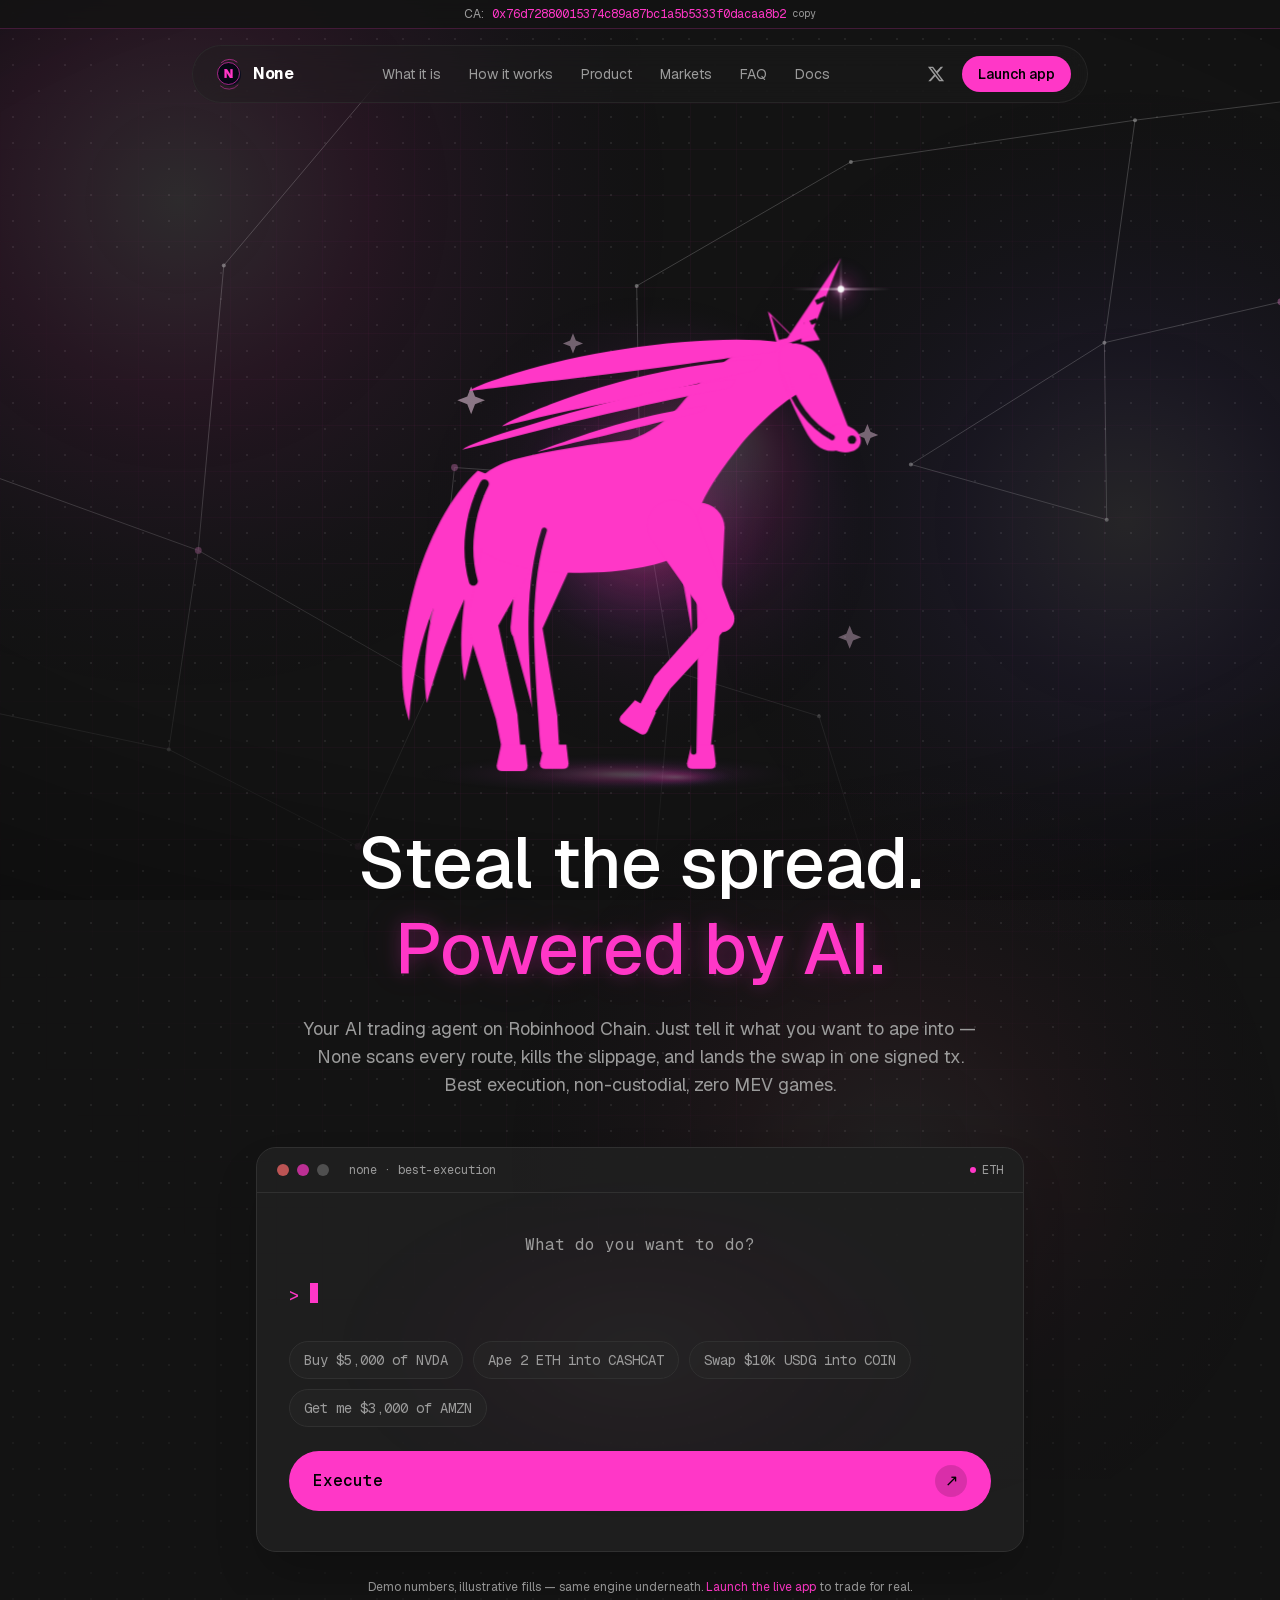
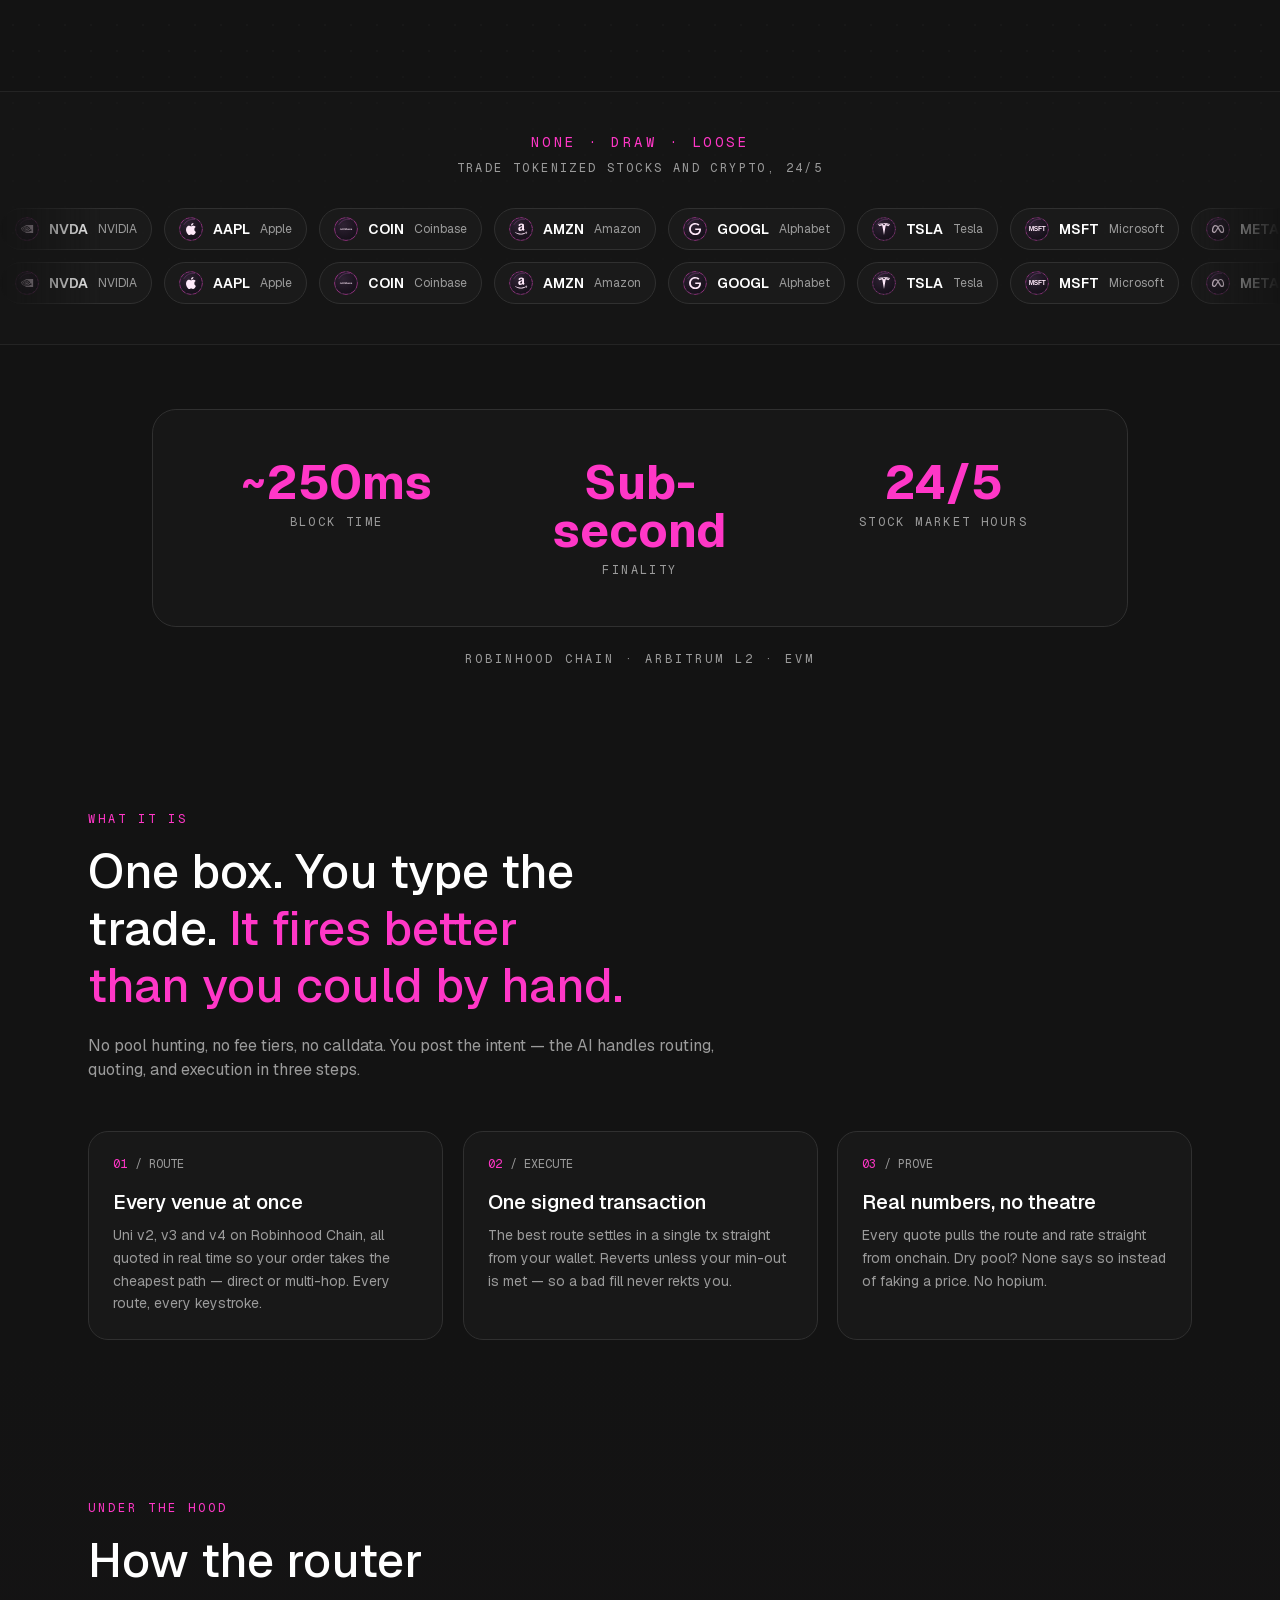
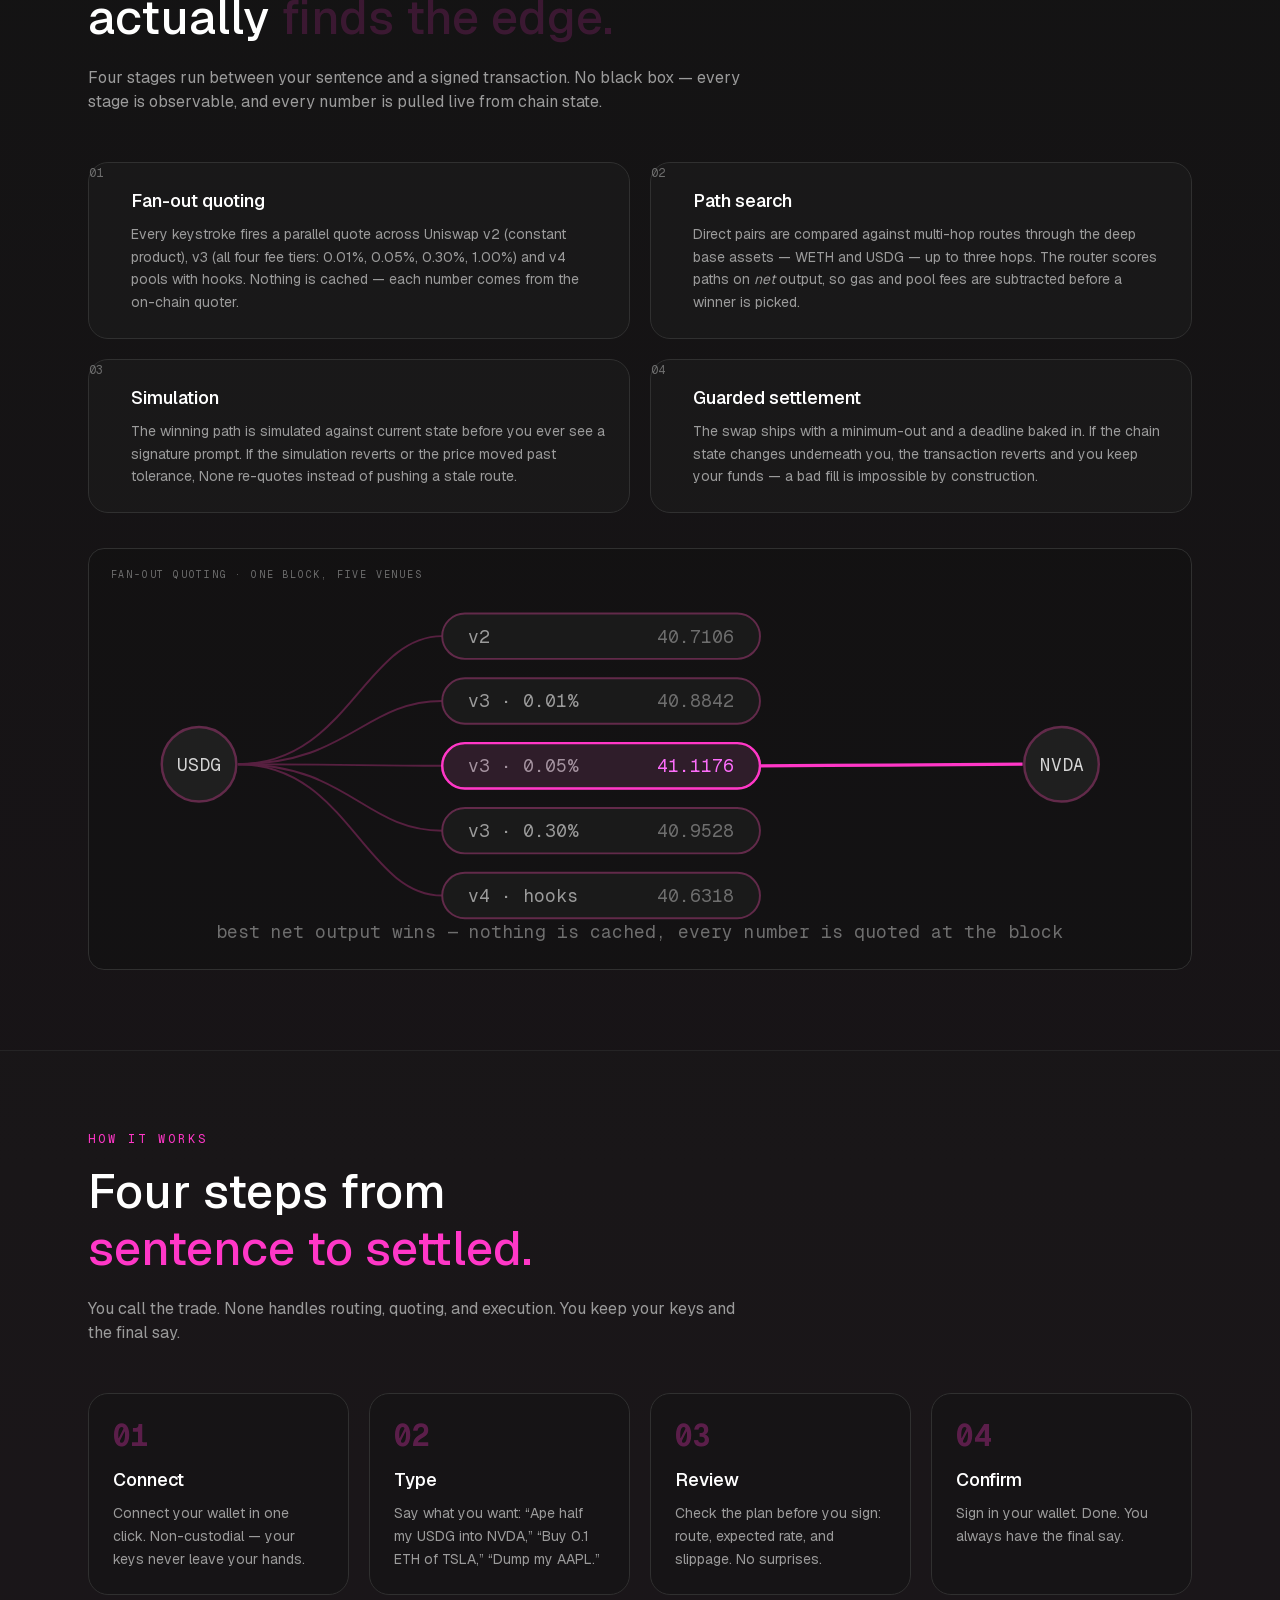
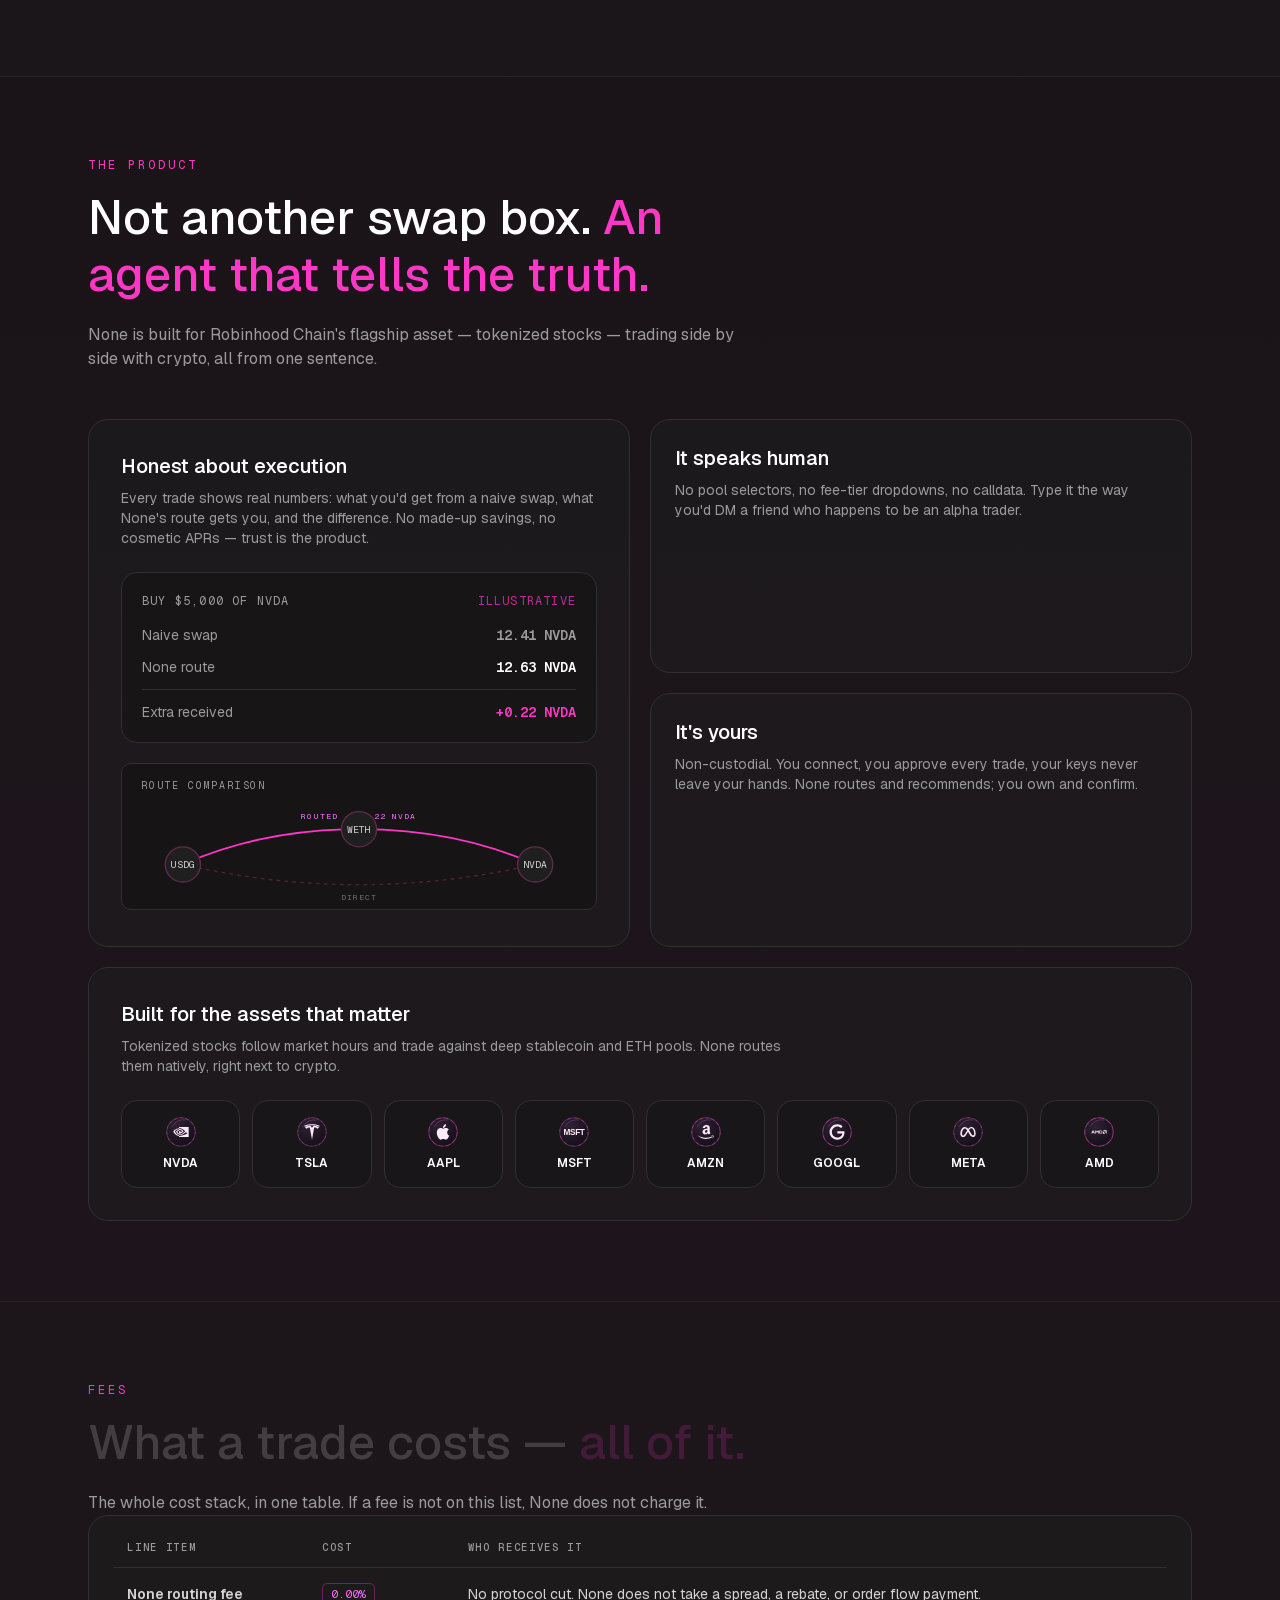
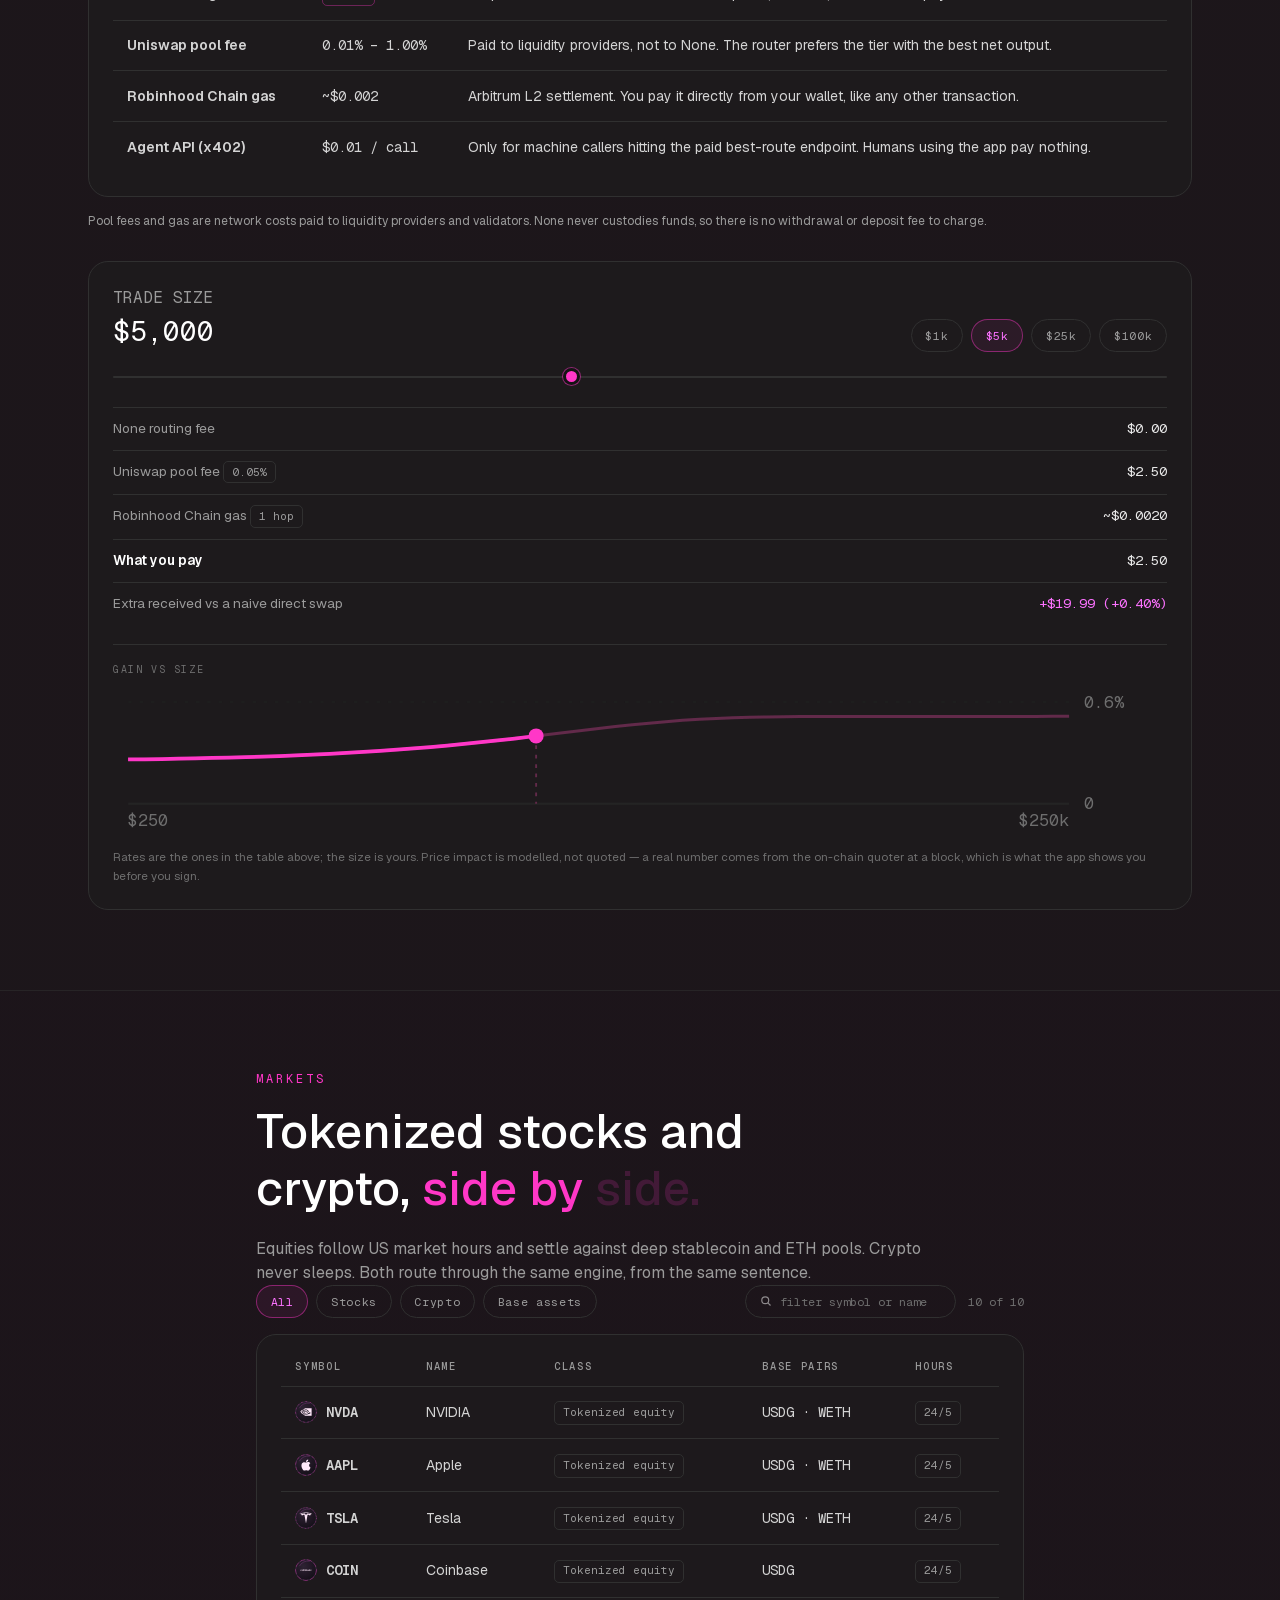
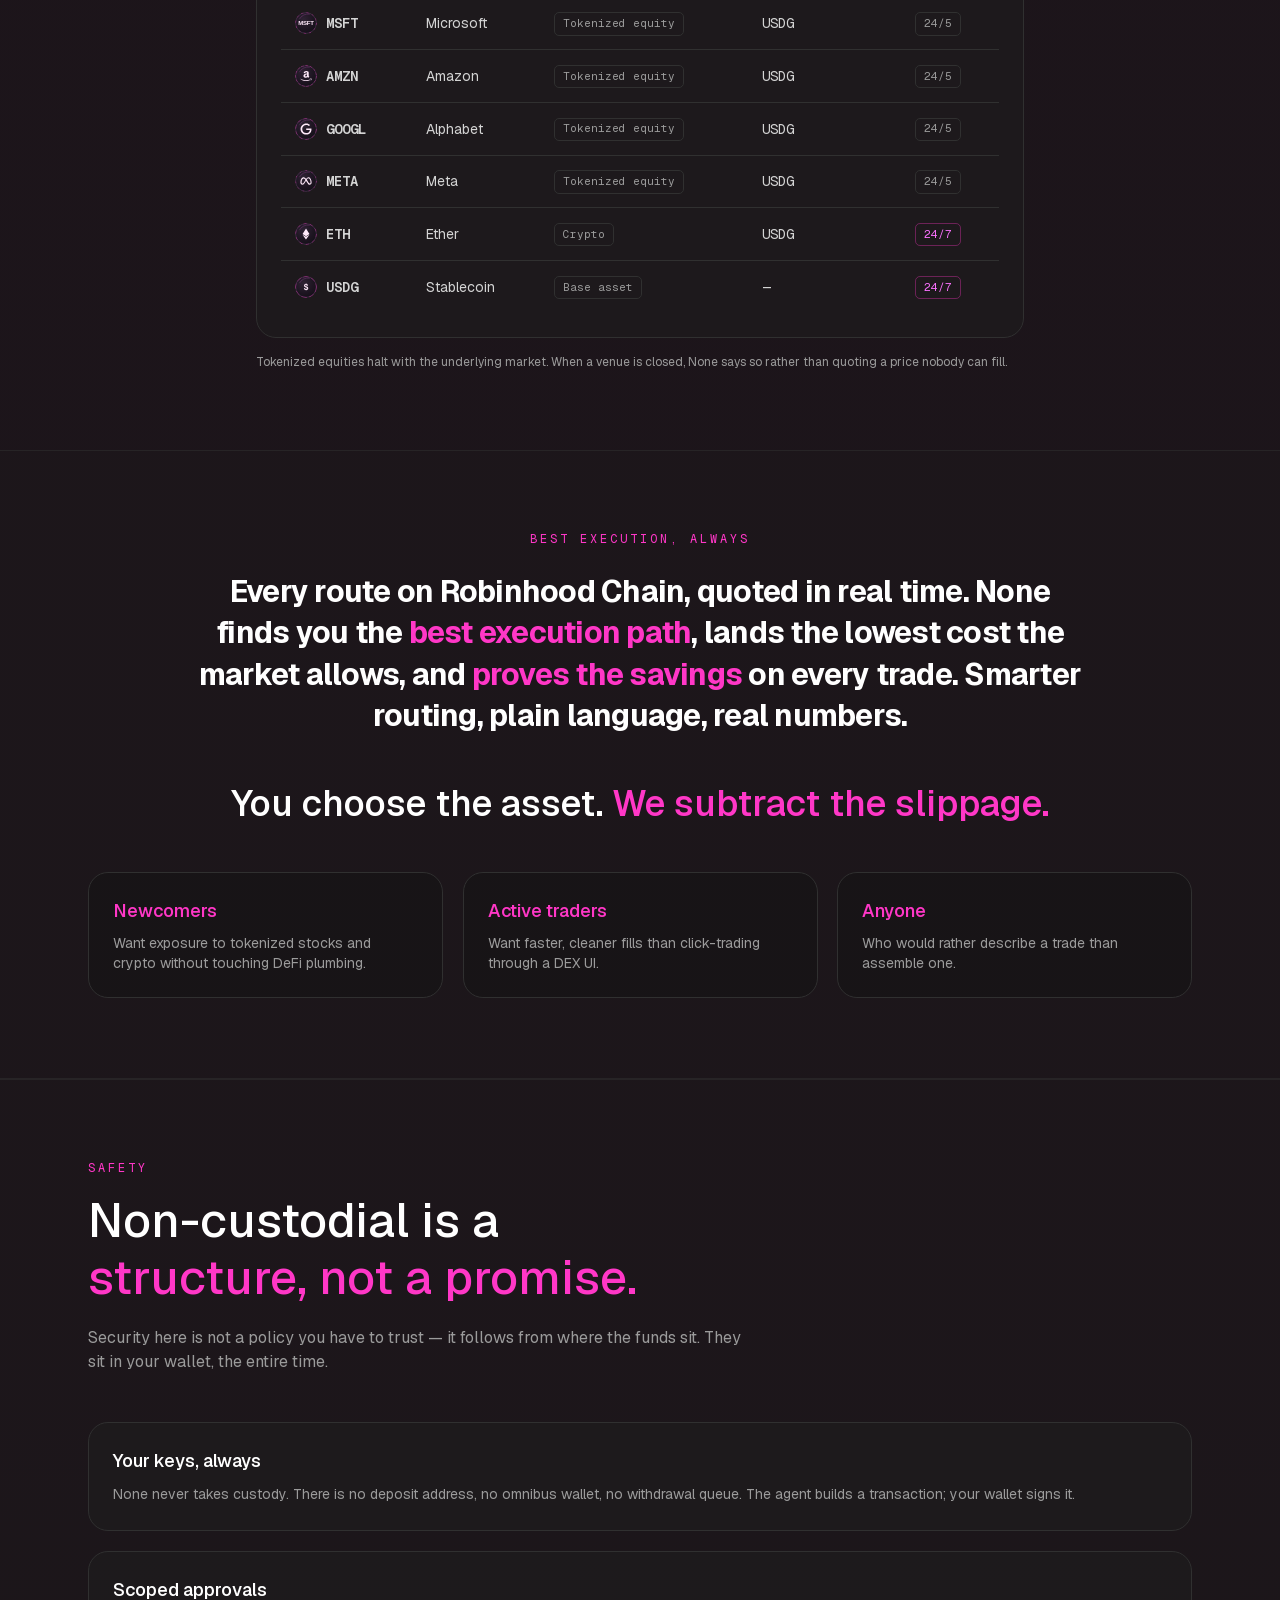
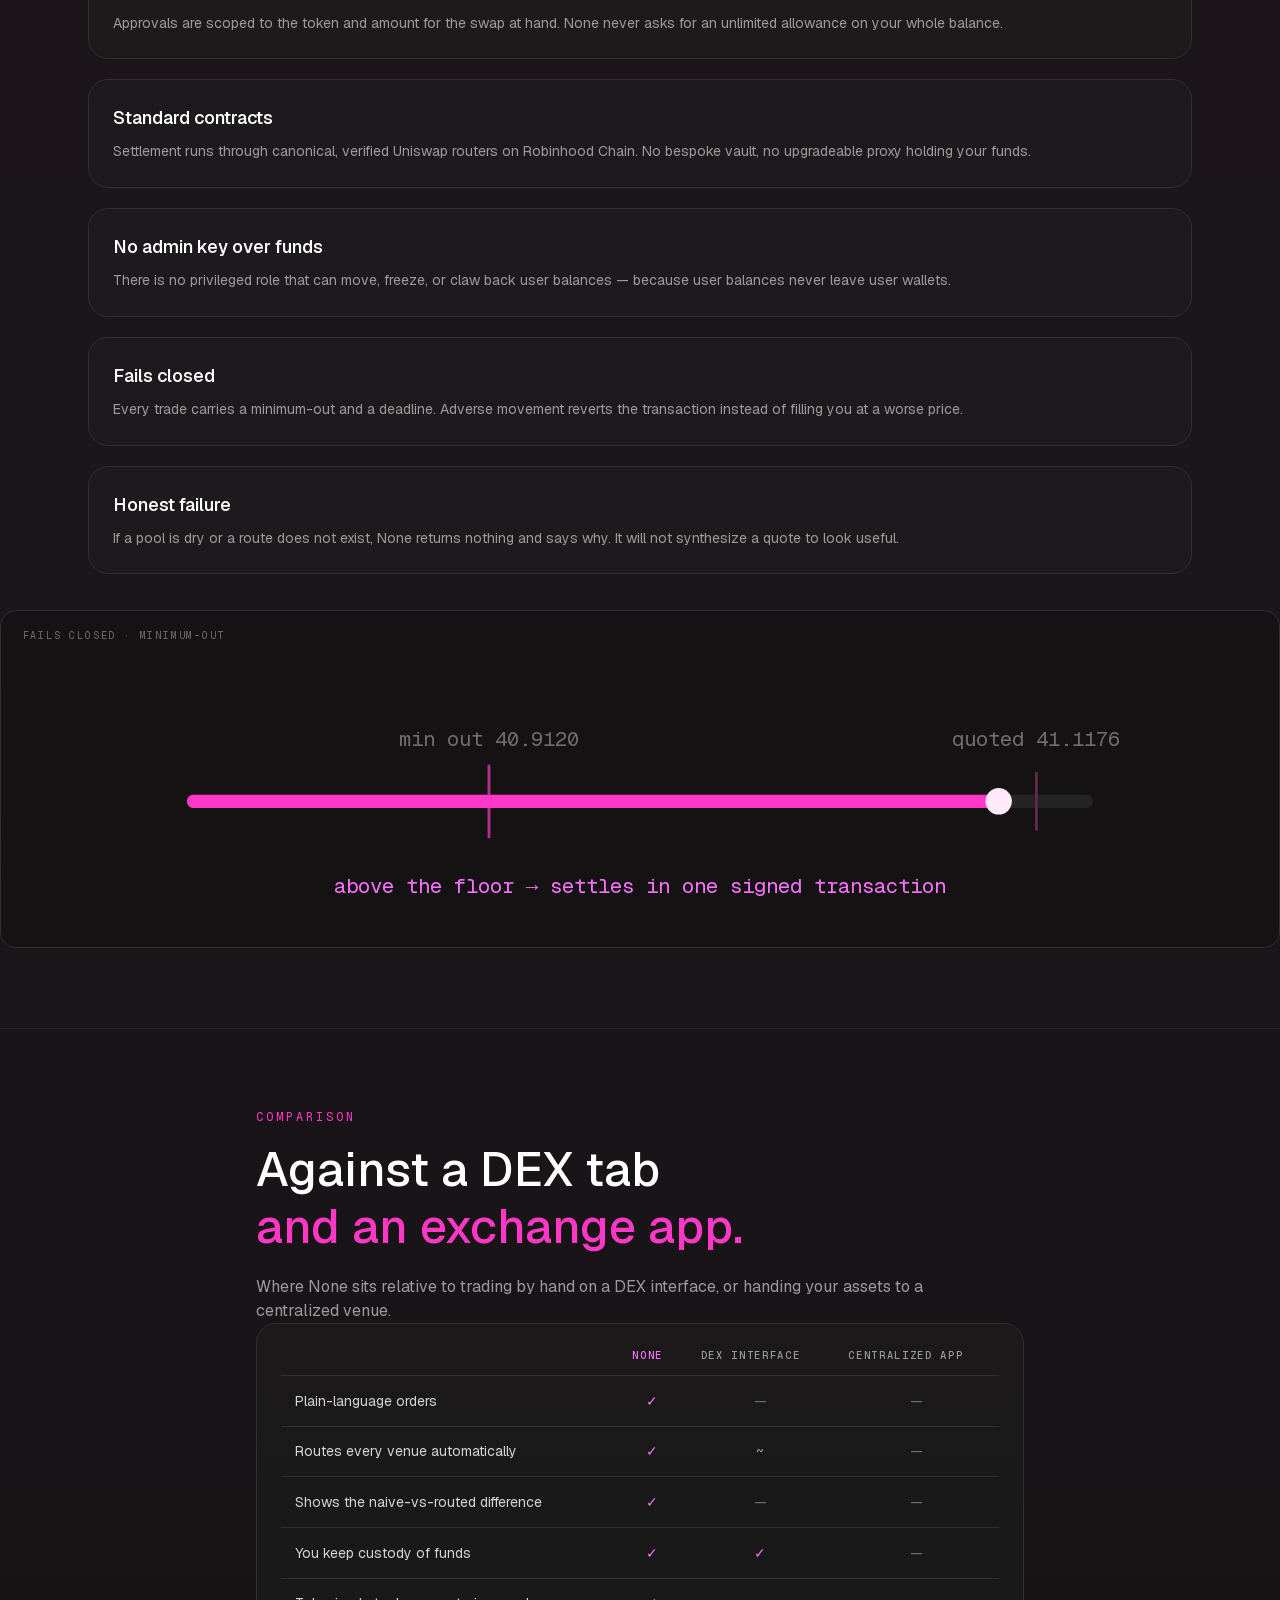
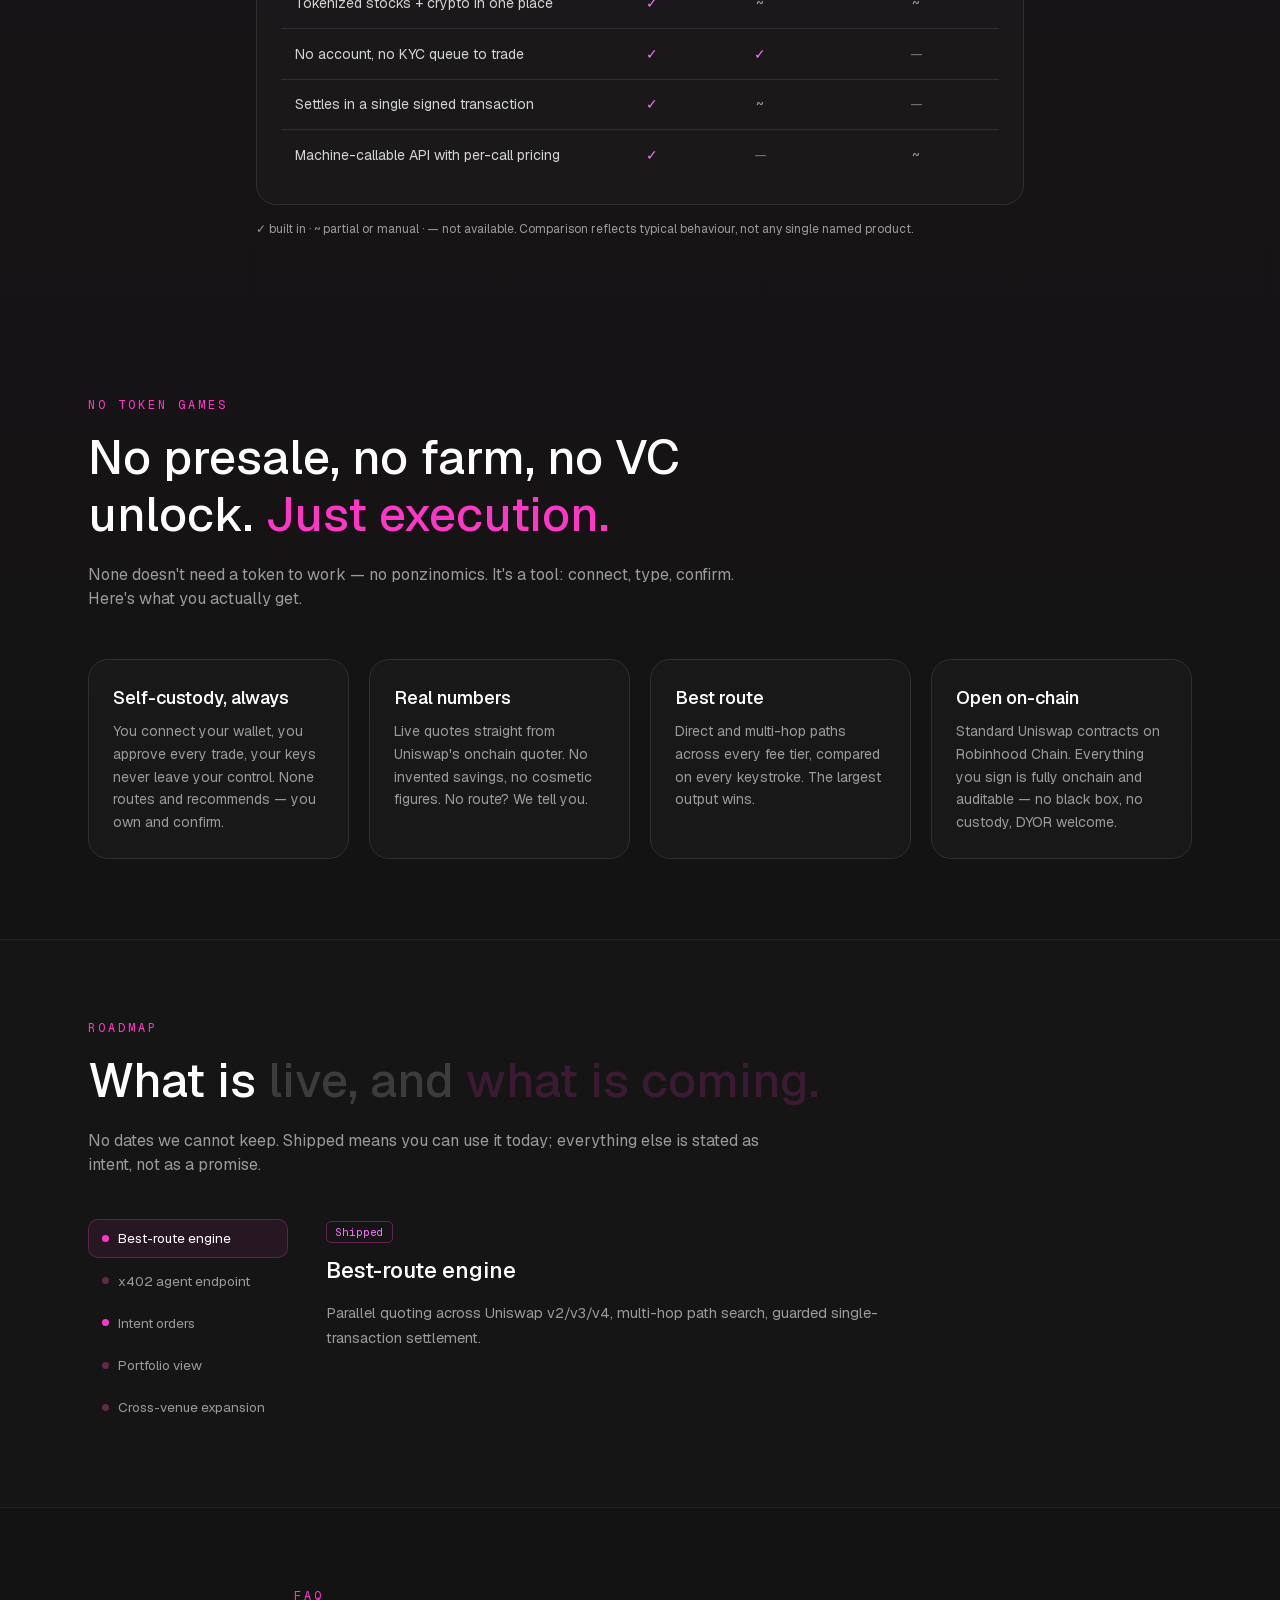
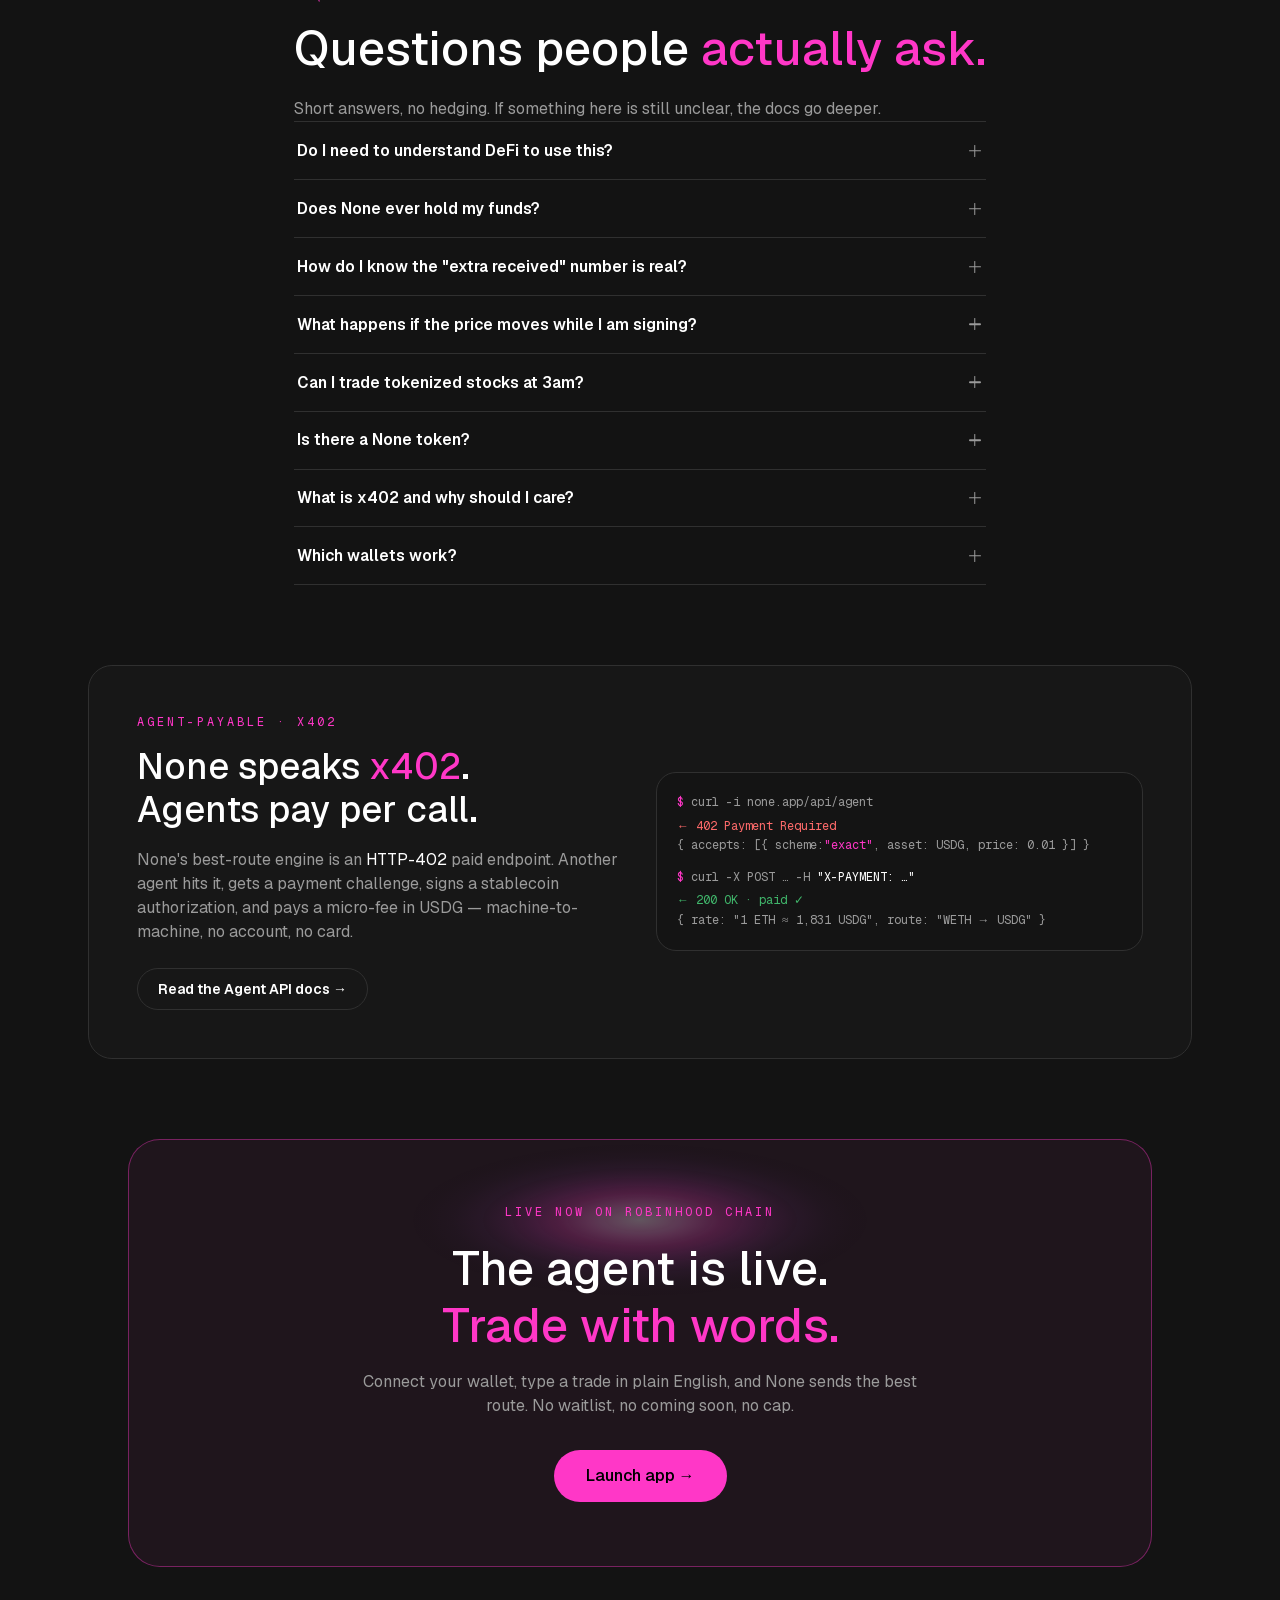
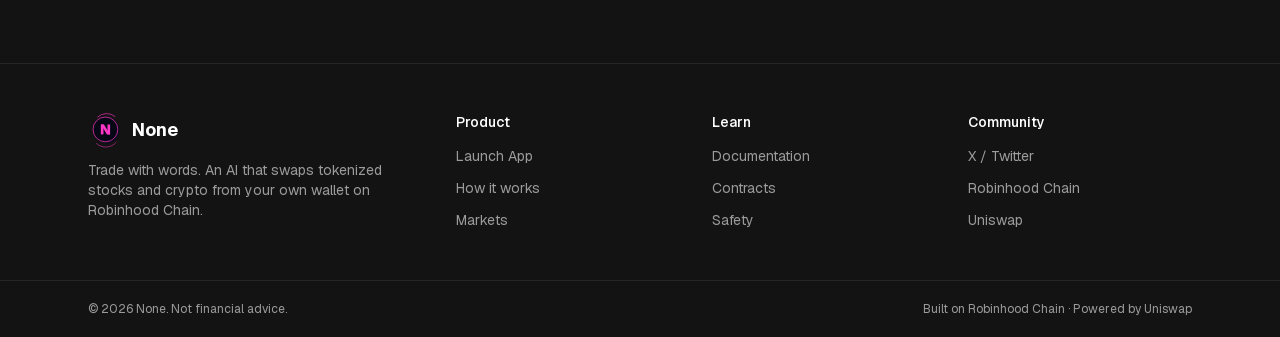
==== commit 5659bcc9: "Rework the background after gitequity.xyz Read the reference off the live page rather than guessing." ====
--- a/index.html
+++ b/index.html
@@ -29,59 +29,70 @@
 
 /* Soft colour bleeding through a near-black page is the other half of the
    Uniswap look. Two fixed, heavily blurred washes — no animation. */
-/* Background in three quiet layers, none of them a filter.
+/* Background, after gitequity.xyz.
 
-   1. Colour: three broad washes, fixed to the viewport so the page reads as
-      moving through a lit space rather than dragging its own lighting along.
-   2. Surface: a fine dot lattice across the whole document. The hero already
-      carries a 46px line grid; dots are set at 28px so the two never beat
-      against each other, and the change of texture marks the hero as the one
-      structured area rather than looking accidental.
-   3. Depth: a vignette that pulls the corners down and keeps the eye centred.
+   What that reference actually does, read off the live page rather than
+   guessed at: a near-black base (#0a0a0a), one full-bleed hero video with a
+   bottom-up scrim dissolving it into that base, and then — its signature —
+   long tonal blocks, a linear-gradient `in oklab` climbing from black to
+   #e8e8e4 across one section and dropping back over 260px in the next.
+   Everything below the hero is flat. No texture anywhere.
 
-   Everything is a gradient, so the whole background costs one paint and no
-   raster passes. */
-/* Each wash is a stop table from .glowkit.py rather than `colour -> transparent`.
-   Two things come out of that, and both are why light on this page used to read
-   as a pasted disc:
+   Two of those three transfer directly. The third does not: a near-white band
+   works there because the content is neutral, and ours is white and pink type
+   on #1b1b1b panels. Inverting a section would mean re-treating every card and
+   every text colour inside it, and pink on white is a harsher identity than
+   the one this site has. So the structure is taken and the value is not.
 
-   1. A two-stop ramp is linear, so alpha arrives at the rim still falling and
-      then stops. The value is continuous, the slope is not, and the eye
-      differentiates edges — that slope step is seen as a faint ring (a Mach
-      band). These follow (1-t^2)^3, which lands at zero with zero slope: the
-      last segment is 17x shallower than the linear ramp it replaces.
-   2. A single colour fading out is not what light does. Each wash runs
-      near-white at the core through its own hue to a cooler rim, so the
-      falloff carries a temperature and not just an alpha. */
+   1. Colour and texture concentrated in the hero. They used to run the whole
+      document — three fixed washes plus a dot lattice over 15,000px, which is
+      more texture everywhere than the reference has anywhere. Now they live
+      in one band at the top and dissolve out, which is the reference's whole
+      compositional idea: interest in one place, calm underneath.
+   2. A tonal arc through the middle of the page, interpolated in oklab. Same
+      rhythm as the reference's black-to-light climb, in this site's colour.
+      It peaks under the card fill so panels still read as raised — lift the
+      ground past #1b1b1b and the cards start reading as holes.
+   3. The vignette stays fixed to the viewport, so the centre is held on every
+      screen rather than only near the top. */
 body::before{
-  content:"";position:fixed;inset:0;z-index:0;pointer-events:none;
+  content:"";position:absolute;top:0;left:0;right:0;height:2000px;
+  z-index:0;pointer-events:none;
   background:
-    radial-gradient(44vw 44vw at 14% 4%,
+    radial-gradient(44vw 44vw at 14% 10%,
       rgba(255,233,250,0.115) 0%, rgba(255,176,234,0.1108) 11.1%, rgba(255,120,218,0.0988) 22.2%,
       rgba(255,63,201,0.0808) 33.3%, rgba(235,59,207,0.0594) 44.4%, rgba(212,63,217,0.038) 55.6%,
       rgba(189,67,226,0.0197) 66.7%, rgba(166,71,236,0.0071) 77.8%, rgba(143,76,245,0.0011) 88.9%,
       rgba(120,80,255,0) 100%),
-    radial-gradient(40vw 40vw at 88% 22%,
+    radial-gradient(40vw 40vw at 88% 26%,
       rgba(239,228,255,0.085) 0%, rgba(201,181,255,0.0819) 11.1%, rgba(163,134,255,0.073) 22.2%,
       rgba(126,87,255,0.0597) 33.3%, rgba(112,73,242,0.0439) 44.4%, rgba(103,65,227,0.0281) 55.6%,
       rgba(94,58,213,0.0146) 66.7%, rgba(85,50,198,0.0052) 77.8%, rgba(76,42,183,0.0008) 88.9%,
       rgba(67,34,168,0) 100%),
-    radial-gradient(36vw 36vw at 72% 94%,
+    radial-gradient(36vw 36vw at 70% 58%,
       rgba(255,240,244,0.062) 0%, rgba(255,192,211,0.0597) 11.1%, rgba(255,145,178,0.0533) 22.2%,
       rgba(255,97,145,0.0435) 33.3%, rgba(244,86,151,0.032) 44.4%, rgba(230,81,164,0.0205) 55.6%,
       rgba(217,75,177,0.0106) 66.7%, rgba(203,70,190,0.0038) 77.8%, rgba(190,65,203,0.0006) 88.9%,
       rgba(176,60,216,0) 100%),
-    radial-gradient(120% 85% at 50% 42%, transparent 52%, rgba(0,0,0,.42) 100%);
+    radial-gradient(rgba(255,255,255,.075) 1px, transparent 1px) 0 0 / 26px 26px;
+  -webkit-mask-image:linear-gradient(#000 54%, rgba(0,0,0,.35) 80%, transparent 100%);
+  mask-image:linear-gradient(#000 54%, rgba(0,0,0,.35) 80%, transparent 100%);
 }
-/* Two surfaces, each where it belongs.
-
-   The network is a hero idea: it says "these are the venues the router walks".
-   Left running the full page it cut lines straight through the cards and
-   across body copy — exactly the noise it was meant to avoid. So it lives at
-   the top of the document, scrolls away with the hero, and fades out before
-   the reading starts.
-
-   Below that, only the fine dot lattice remains: a surface, not a picture. */
+/* The arc. Fading to `transparent` would interpolate towards transparent
+   BLACK and grey the midpoint out; fading to the same colour at zero alpha
+   keeps the hue all the way down, which is the whole reason to specify a
+   colour space here at all. */
+body{
+  background-image:linear-gradient(
+    rgba(34,22,31,0) 0%, rgba(34,22,31,0) 20%,
+    rgba(34,22,31,.62) 38%, rgba(34,22,31,.62) 64%,
+    rgba(34,22,31,0) 84%, rgba(34,22,31,0) 100%);
+  background-image:linear-gradient(in oklab,
+    rgba(34,22,31,0) 0%, rgba(34,22,31,0) 20%,
+    rgba(34,22,31,.62) 38%, rgba(34,22,31,.62) 64%,
+    rgba(34,22,31,0) 84%, rgba(34,22,31,0) 100%);
+  background-repeat:no-repeat;
+}
 body::after{
   content:"";position:absolute;top:0;left:0;right:0;height:1000px;
   z-index:0;pointer-events:none;
@@ -92,8 +103,7 @@
 }
 html::after{
   content:"";position:fixed;inset:0;z-index:0;pointer-events:none;
-  background-image:radial-gradient(rgba(255,255,255,.075) 1px, transparent 1px);
-  background-size:26px 26px;
+  background:radial-gradient(120% 85% at 50% 42%, transparent 54%, rgba(0,0,0,.42) 100%);
 }
 body>*{position:relative;z-index:1}
 
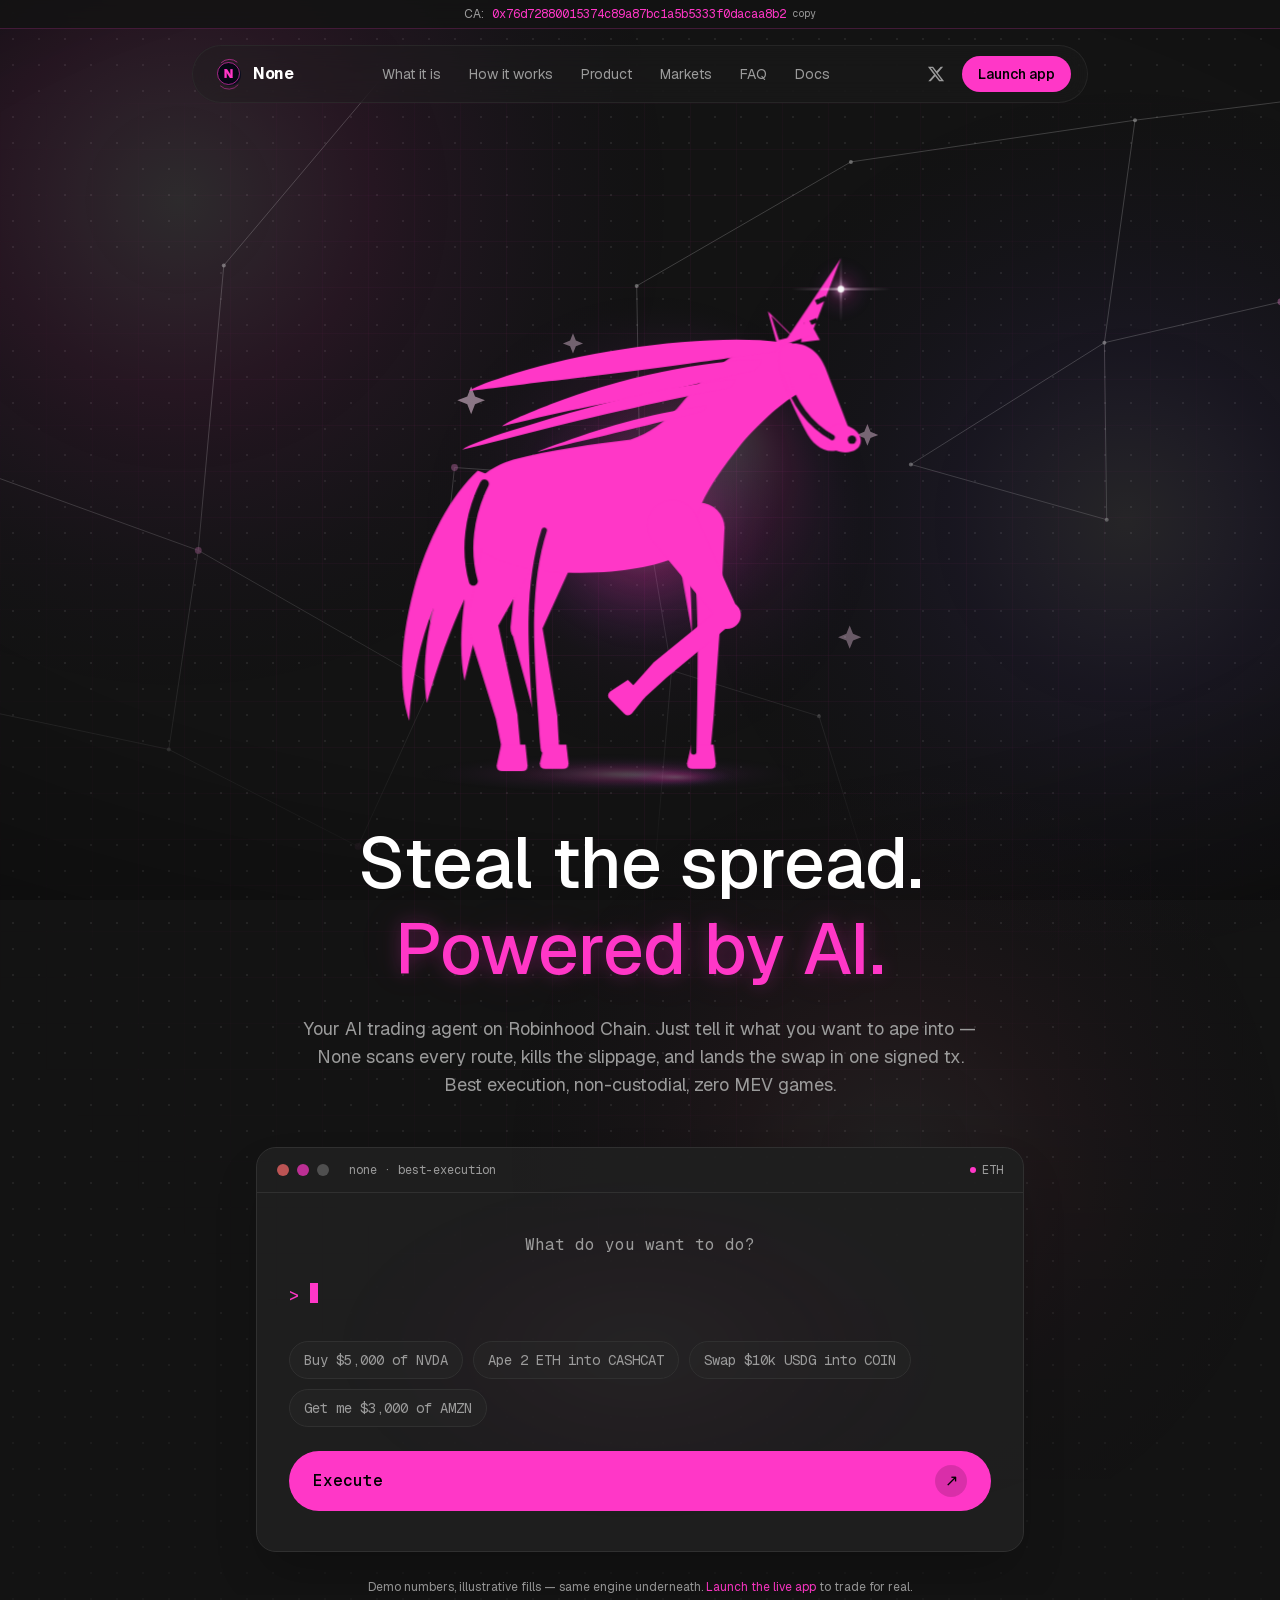
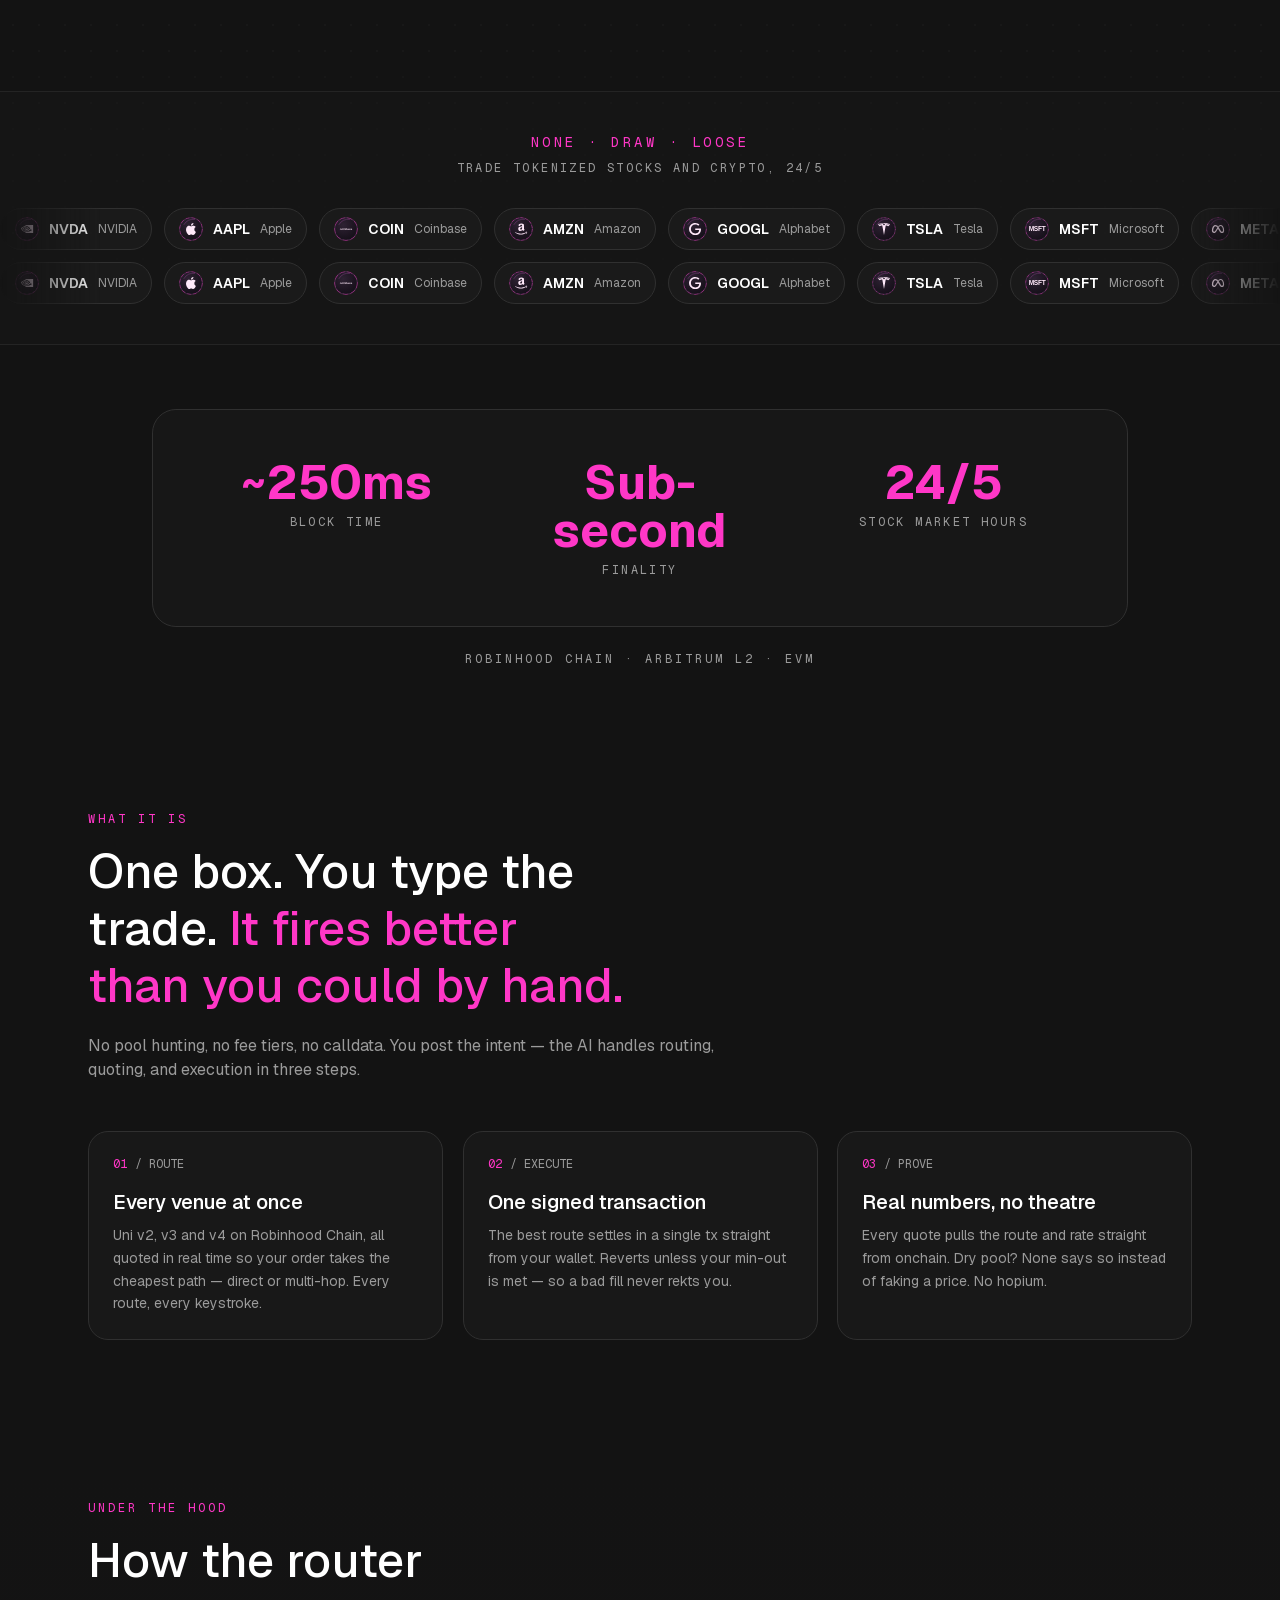
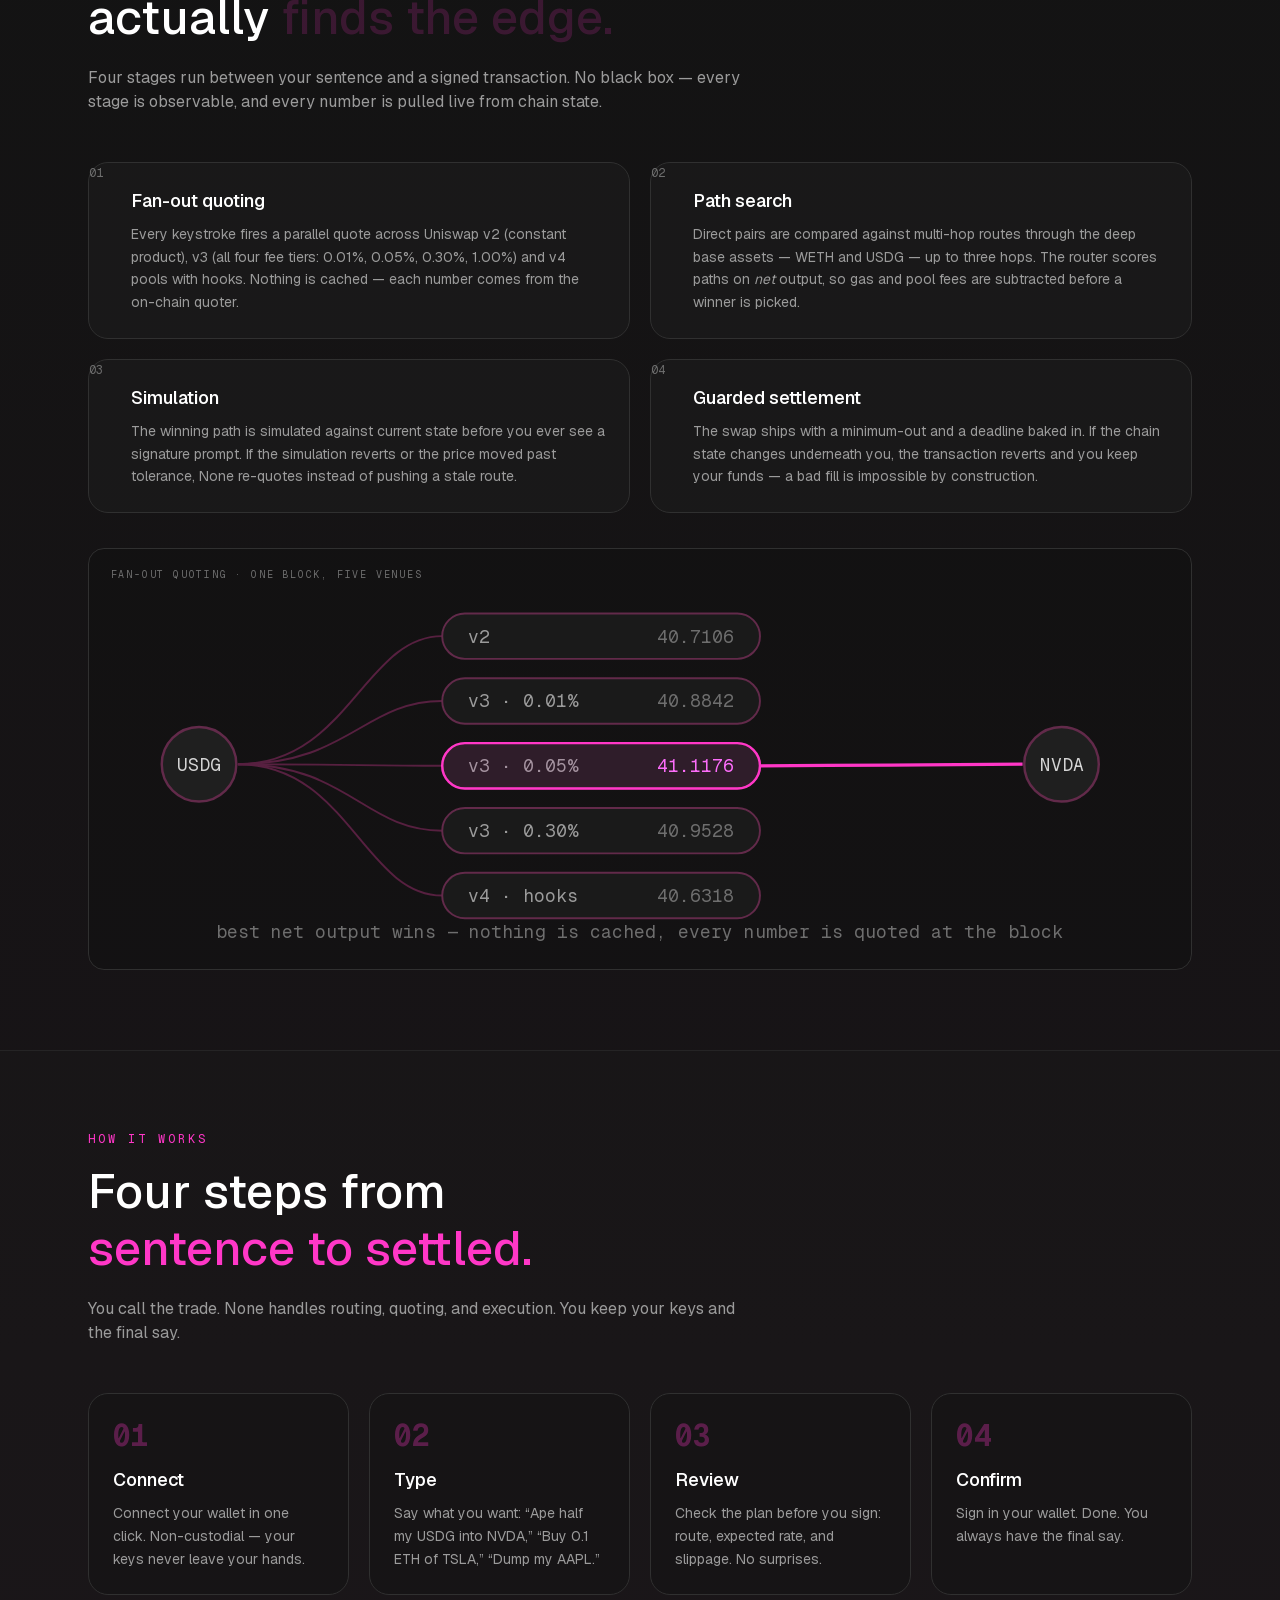
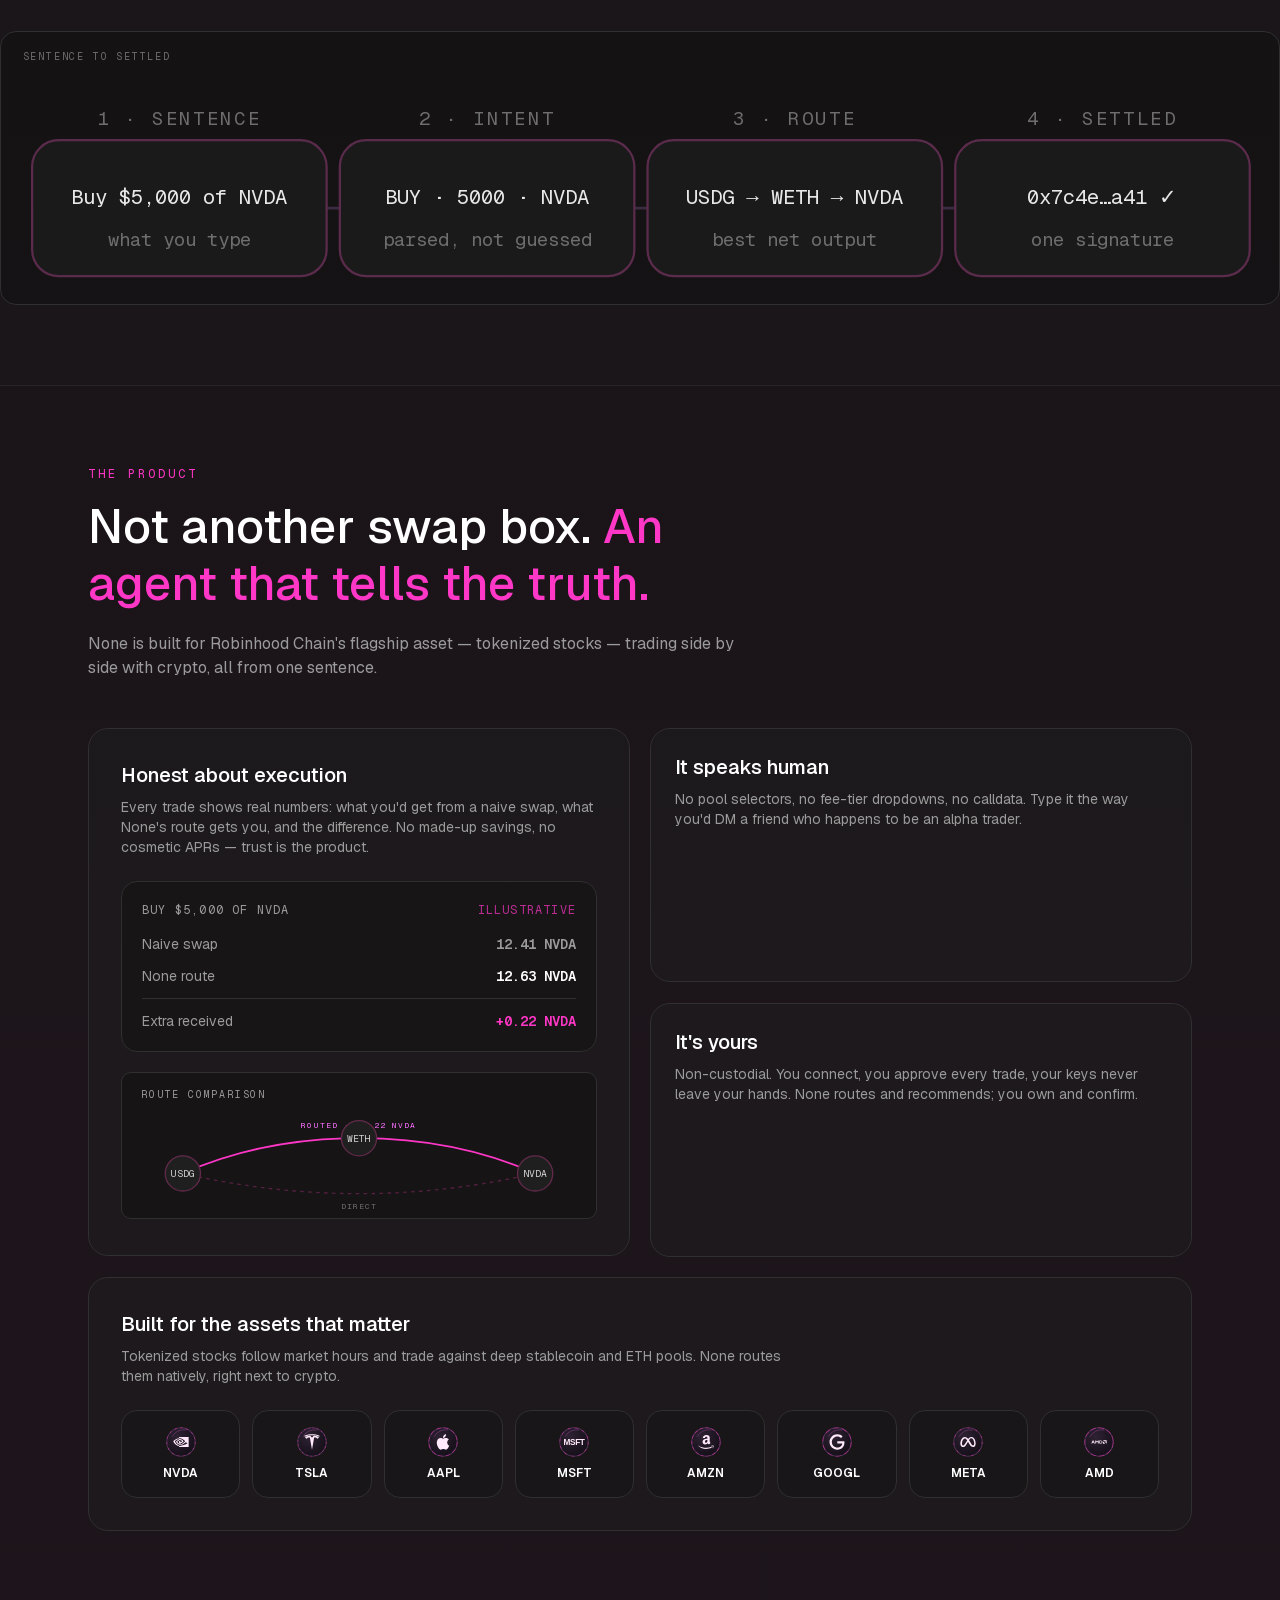
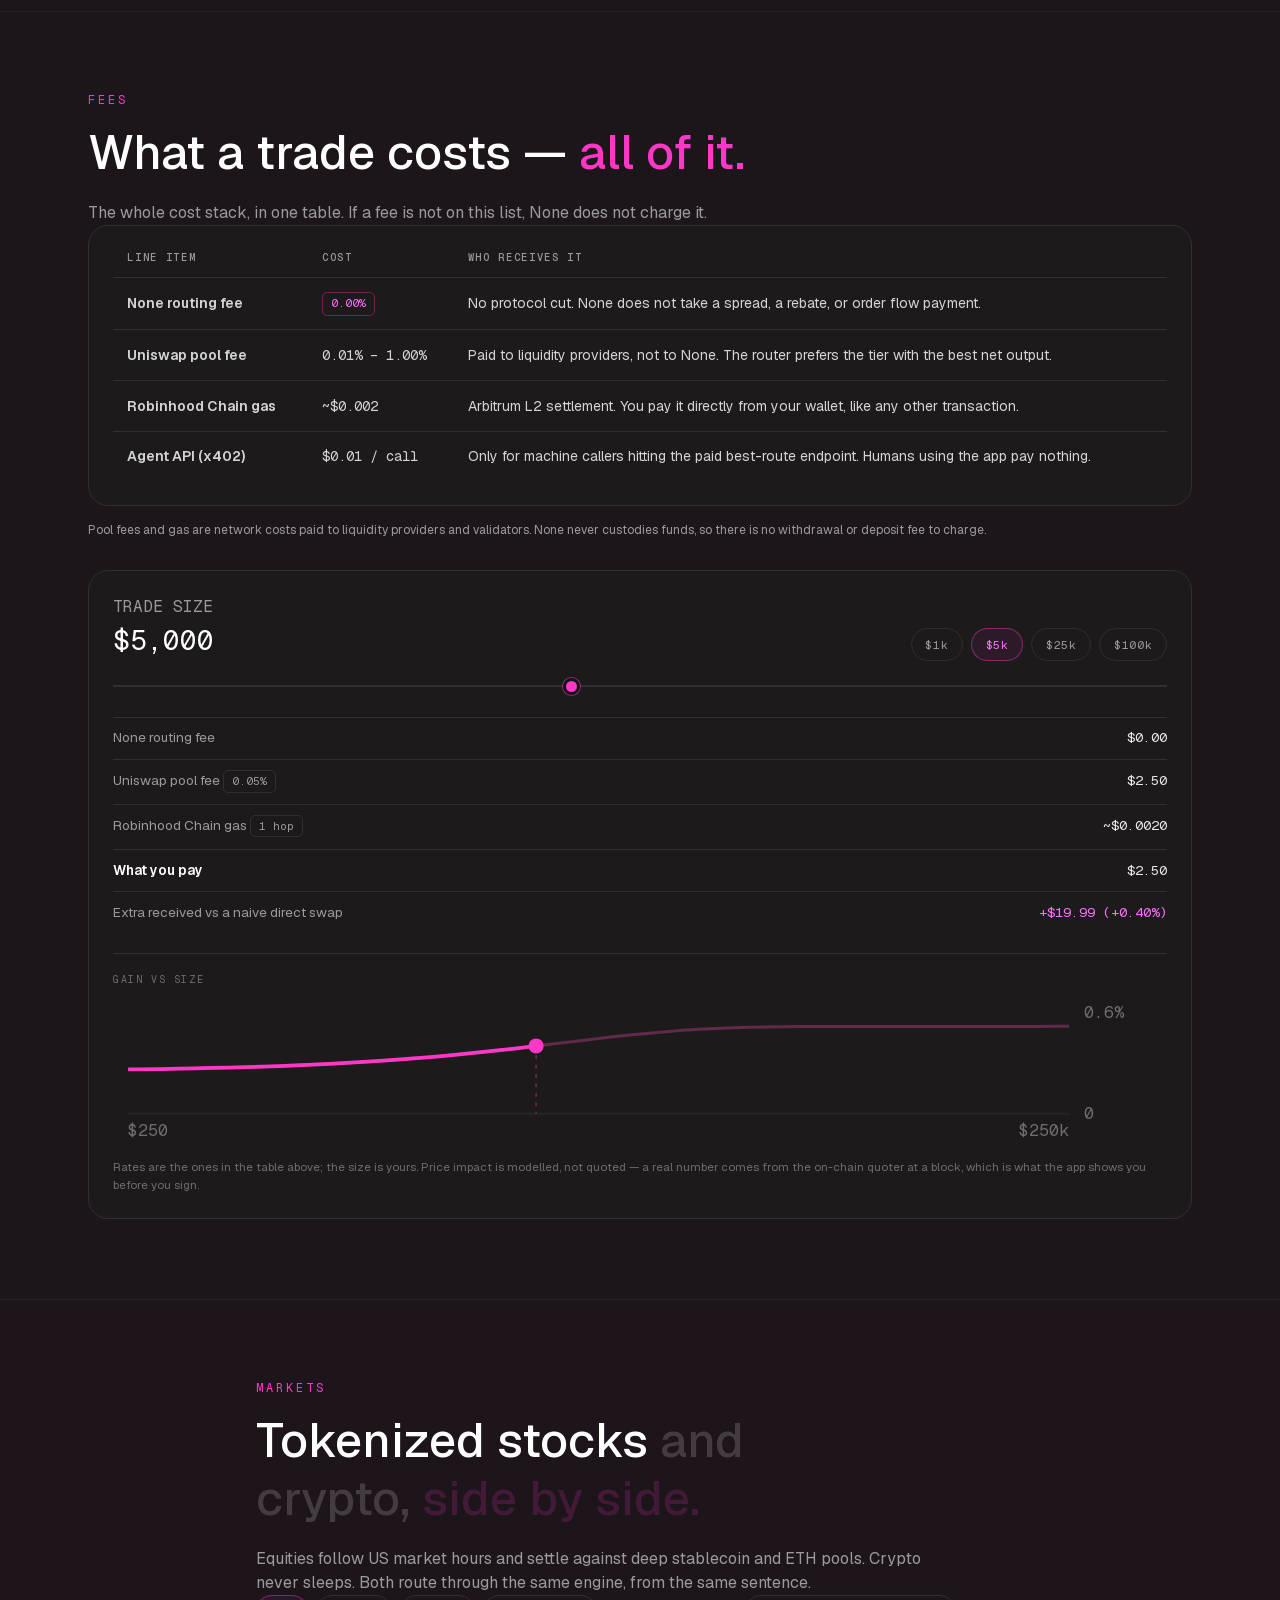
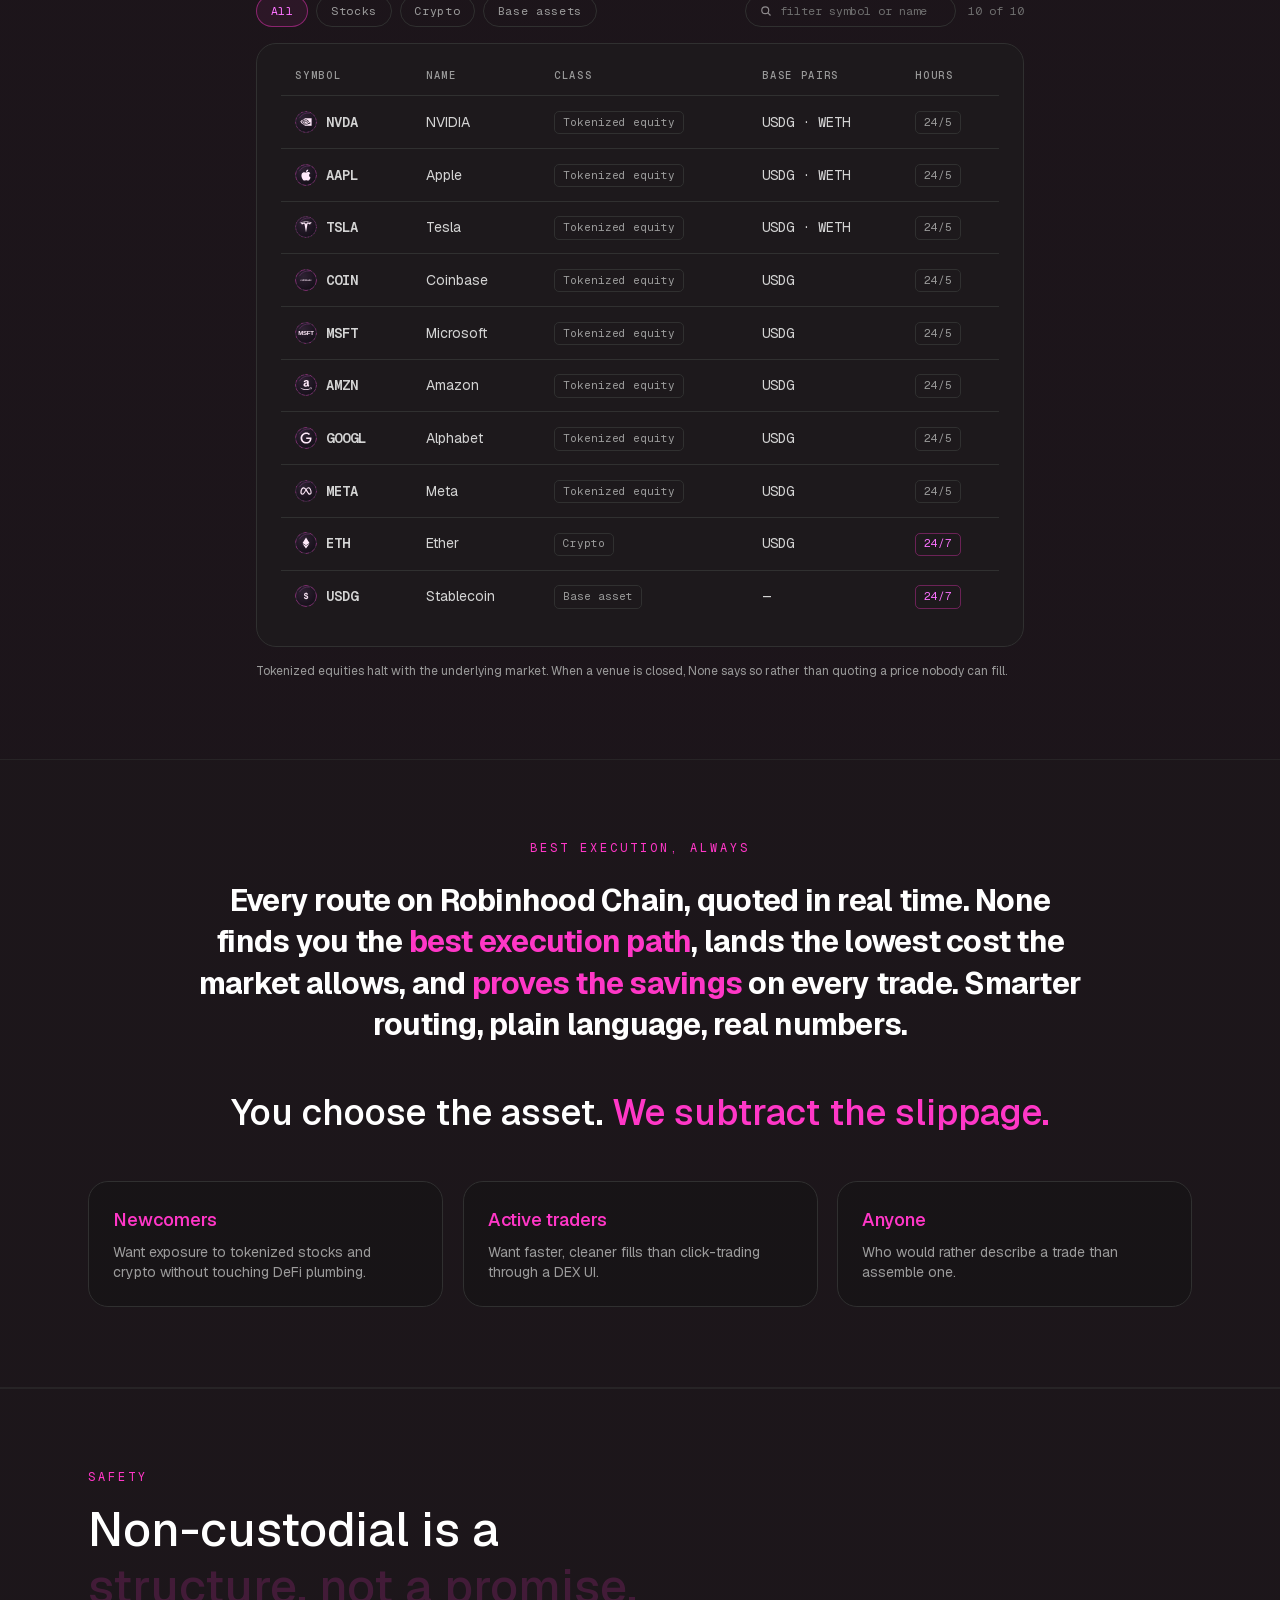
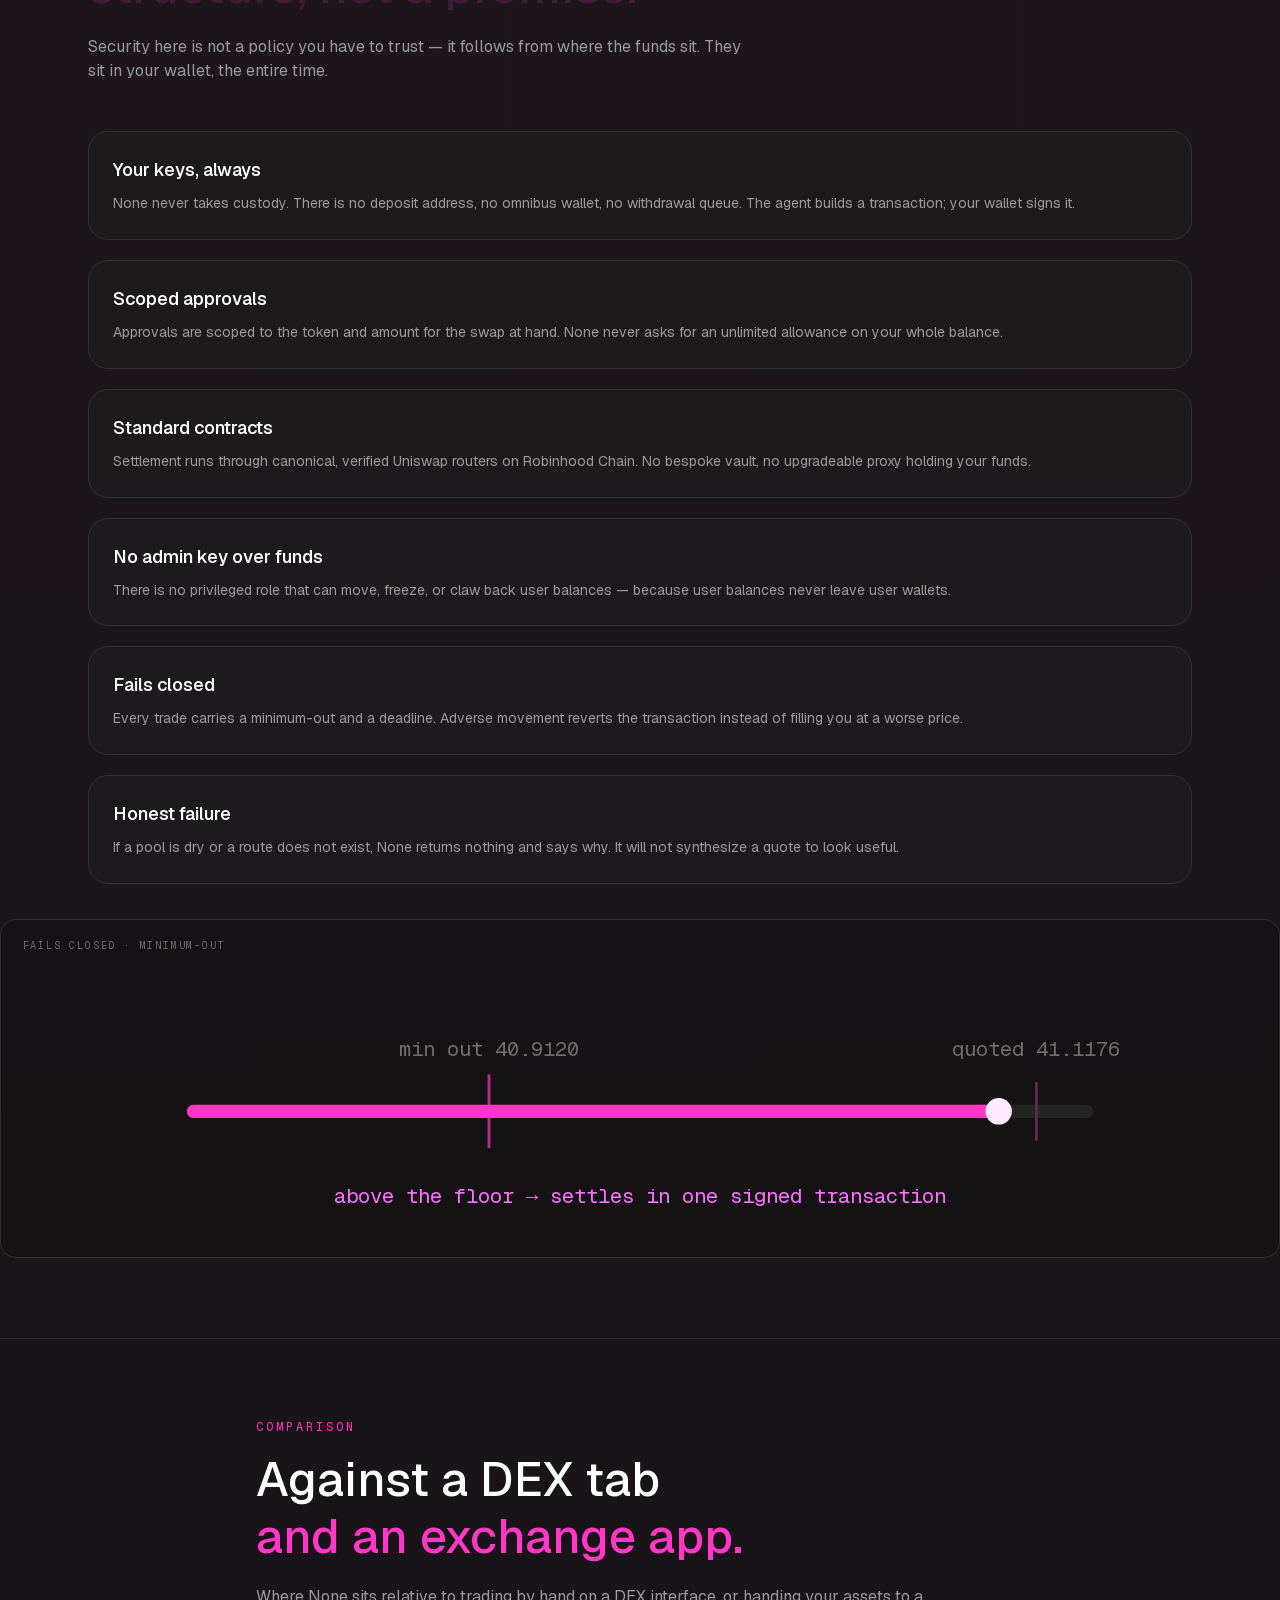
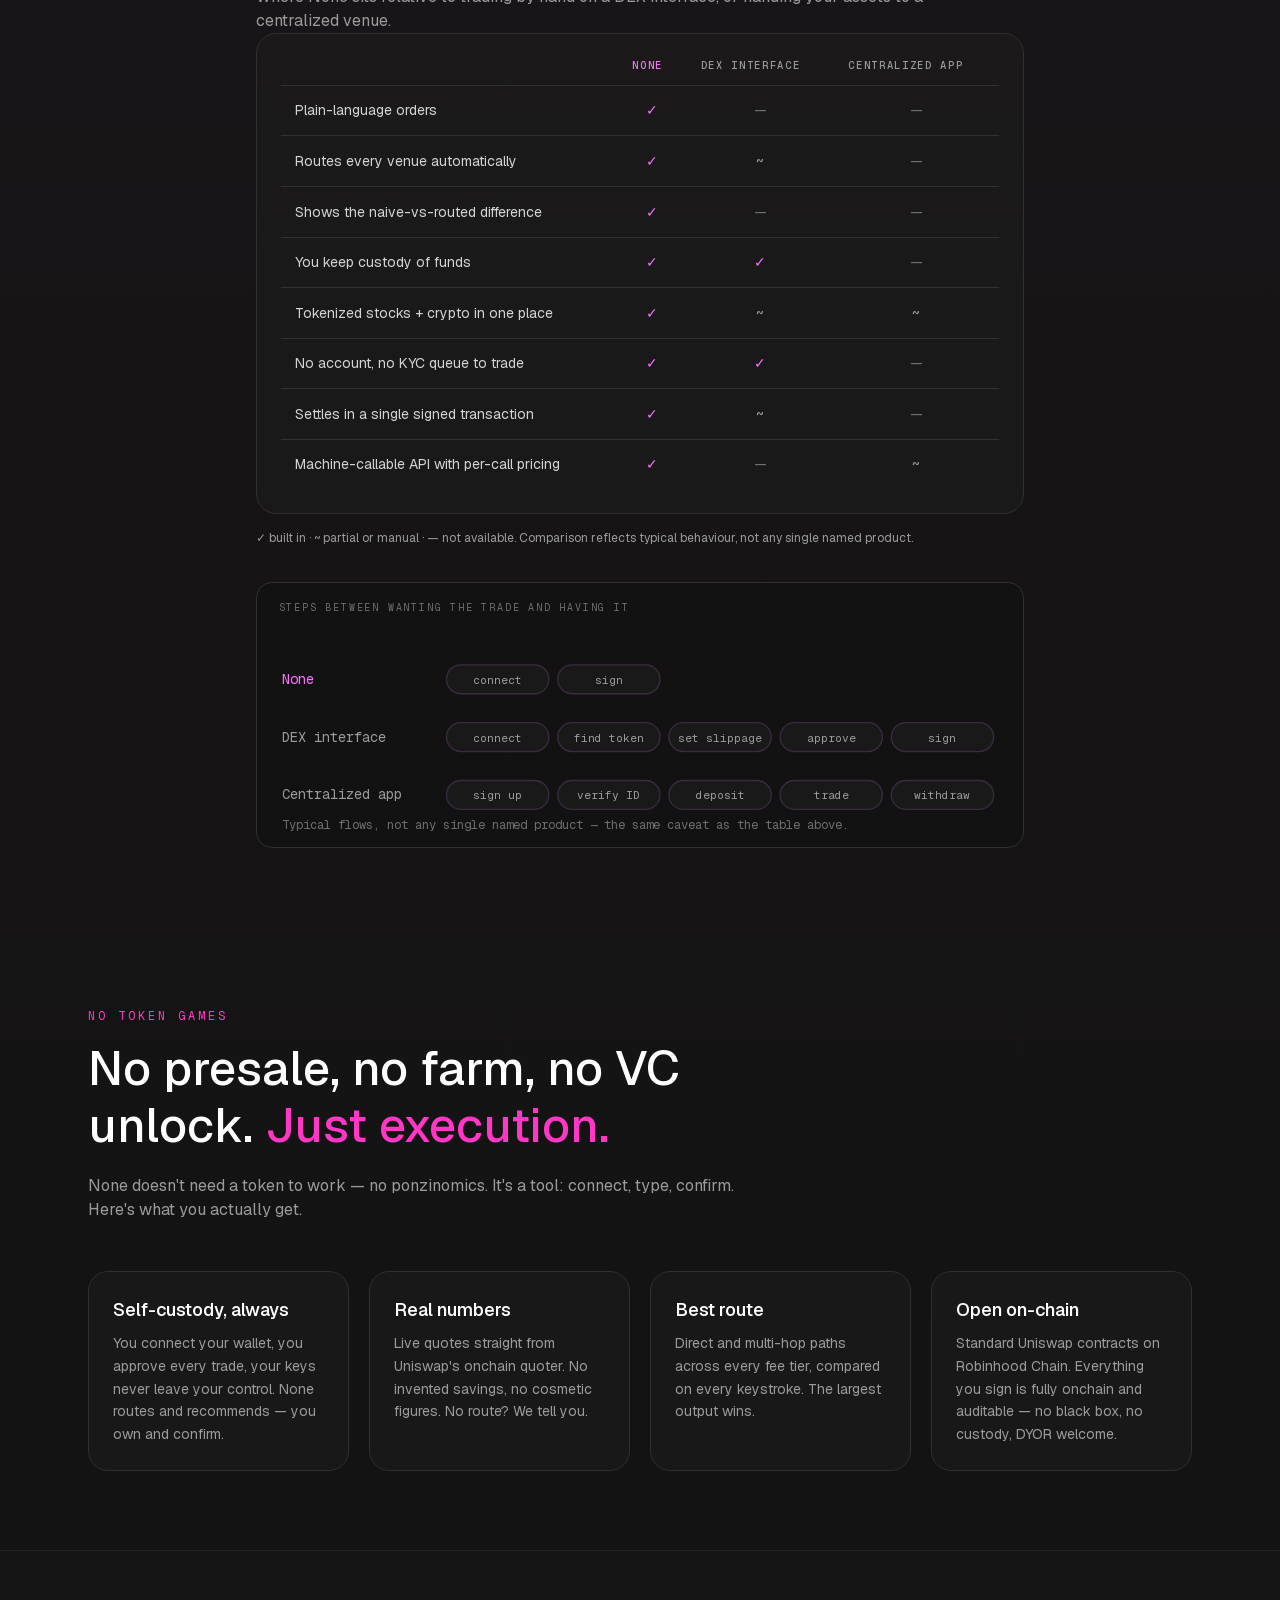
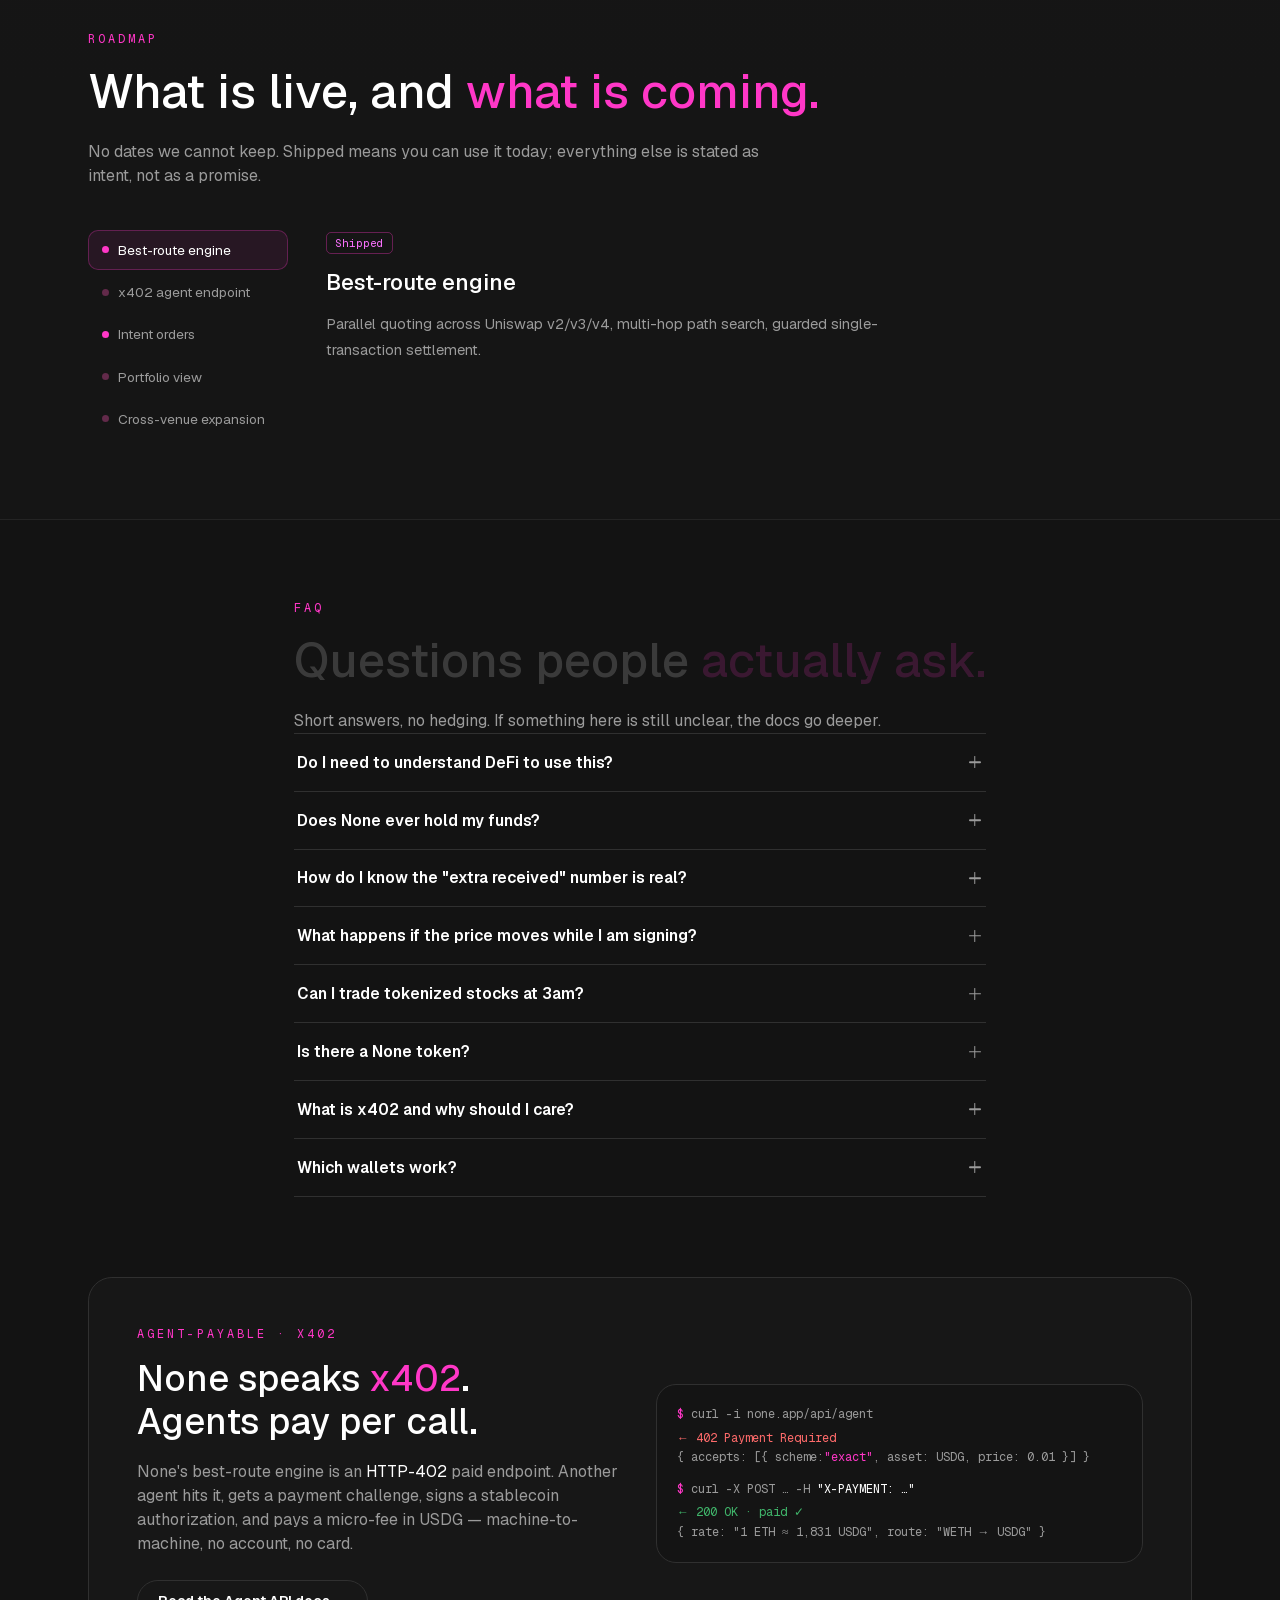
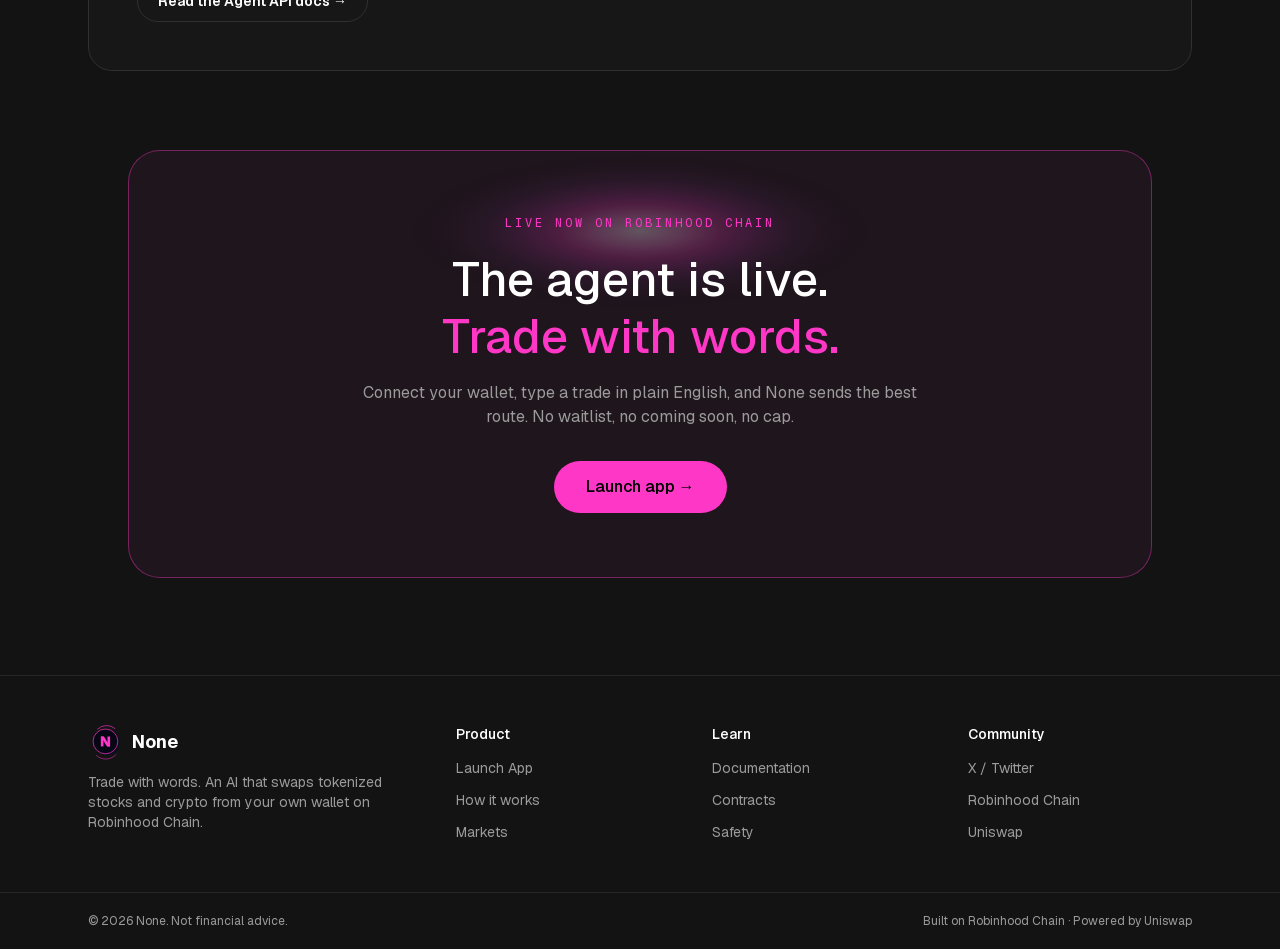
==== commit 79587c57: "Two more diagrams, in the two sections that had no picture at all Checked which sections were still " ====
--- a/index.html
+++ b/index.html
@@ -147,4 +147,4 @@
 
 @media (prefers-reduced-motion:reduce){html{scroll-behavior:auto}*{transition:none!important}}
 </style>
-<script defer src="/nk-enhance.js?v=43"></script><script defer src="/nk-content.js?v=14"></script><script defer src="/nk-blocks.js?v=12"></script><link rel="stylesheet" href="/nk-type.css?v=4"/></head><body class="min-h-full flex flex-col"><div hidden=""><!--$--><!--/$--></div><div class="pointer-events-none fixed inset-x-0 top-0 z-50"><div class="pointer-events-auto flex items-center justify-center gap-2 border-b border-accent/20 bg-background/85 px-3 py-1.5 text-xs backdrop-blur"><span class="text-muted">CA:</span><button title="Copy contract address" class="flex items-center gap-1.5 font-mono text-accent transition-colors hover:text-accent-soft"><span class="hidden sm:inline">0x76d72880015374c89a87bc1a5b5333f0dacaa8b2</span><span class="sm:hidden">0x76d728<!-- -->…<!-- -->caa8b2</span><span class="text-[10px] text-muted">copy</span></button></div><div class="px-3 pt-3 sm:px-4 sm:pt-4"><nav class="pointer-events-auto mx-auto flex max-w-4xl items-center justify-between rounded-full border px-3 py-2.5 transition-all duration-300 sm:px-4 border-border/60 bg-surface/40 backdrop-blur-md"><a class="group flex items-center gap-2 pl-1" href="/"><svg viewBox="0 0 128 128" xmlns="http://www.w3.org/2000/svg" class="h-8 w-8 transition-transform duration-500 group-hover:rotate-[20deg]" aria-hidden="true"><path d="M34 18 A 46 46 0 0 1 96 16" fill="none" stroke="#ff37c7" stroke-width="3" stroke-linecap="round" opacity="0.75"></path><path d="M30 112 A 48 48 0 0 0 100 108" fill="none" stroke="#ff37c7" stroke-width="3" stroke-linecap="round" opacity="0.6"></path><ellipse cx="68" cy="66" rx="44" ry="45" fill="#0a0d1e"></ellipse><circle cx="62" cy="62" r="44" fill="#060714" stroke="#ff37c7" stroke-width="2.5"></circle><g fill="#ff37c7" transform="translate(34.6,34.6) scale(0.55)"><path d="M20 18 h17 v64 h-17 z"></path><path d="M63 18 h17 v64 h-17 z"></path><path d="M20 18 h20 l40 64 h-20 z"></path></g></svg><span class="text-base font-bold tracking-tight">None</span></a><div class="hidden items-center gap-1 md:flex"><a class="rounded-full px-3 py-1.5 text-sm text-muted transition-colors hover:text-foreground" href="/#what">What it is</a><a class="rounded-full px-3 py-1.5 text-sm text-muted transition-colors hover:text-foreground" href="/#how">How it works</a><a class="rounded-full px-3 py-1.5 text-sm text-muted transition-colors hover:text-foreground" href="/#product">Product</a><a class="rounded-full px-3 py-1.5 text-sm text-muted transition-colors hover:text-foreground" href="/docs">Docs</a></div><div class="flex items-center gap-2"><a href="https://x.com/nock_agent" target="_blank" rel="noreferrer" aria-label="None on X" title="@nock_agent on X" class="grid place-items-center rounded-full text-muted transition-colors hover:text-foreground size-9 hover:bg-surface-2"><svg width="18" height="18" viewBox="0 0 24 24" fill="currentColor" aria-hidden="true"><path d="M18.244 2.25h3.308l-7.227 8.26 8.502 11.24H16.17l-5.214-6.817L4.99 21.75H1.68l7.73-8.835L1.254 2.25H8.08l4.713 6.231zm-1.161 17.52h1.833L7.084 4.126H5.117z"></path></svg></a><a class="rounded-full bg-accent px-4 py-2 text-sm font-semibold text-black transition-transform hover:scale-[1.04] hover:bg-accent-soft" href="/app">Launch app</a></div></nav></div></div><section class="relative overflow-hidden pt-28 sm:pt-36"><div class="grid-fade absolute inset-0 -z-10"></div><div class="animate-glow absolute left-1/2 top-[-6%] -z-10 h-72 w-[46rem] -translate-x-1/2 rounded-full bg-accent/20 blur-[130px]"></div><div class="mx-auto max-w-4xl px-4 text-center sm:px-6"><div class="mb-6 flex justify-center" style="opacity:0;transform:translateY(26px);filter:blur(10px);transition-property:opacity, transform, filter;transition-duration:0.8s;transition-timing-function:cubic-bezier(0.16,1,0.3,1);transition-delay:0ms;will-change:opacity, transform, filter"><div class="relative flex items-center justify-center"><div class="animate-glow absolute left-1/2 top-1/2 -z-10 size-64 -translate-x-1/2 -translate-y-1/2 rounded-full bg-accent/35 blur-[80px] sm:size-80"></div><img src="/mascot-unicorn.svg?v=26" alt="None — a unicorn striking the ground, N coins scattering" class="animate-float h-64 w-auto sm:h-80 object-contain"/></div></div><h1 class="text-5xl font-bold leading-[0.92] tracking-tight sm:text-7xl"><span class="rise-word block" style="animation-delay:0.1s">Steal the spread.</span><span class="rise-word block text-accent" style="animation-delay:0.24s">Powered by AI.</span></h1><p class="rise-word mx-auto mt-6 max-w-2xl text-lg text-muted" style="animation-delay:0.4s">Your AI trading agent on Robinhood Chain. Just tell it what you want to ape into — None scans every route, kills the slippage, and lands the swap in one signed tx. Best execution, non-custodial, zero MEV games.</p><div class="rise-word mt-12" style="animation-delay:0.55s"><div class="relative mx-auto w-full max-w-3xl"><div class="animate-glow absolute -inset-8 -z-10 rounded-[2.5rem] bg-accent/15 blur-3xl"></div><div class="overflow-hidden rounded-2xl border border-border bg-surface/95 shadow-2xl backdrop-blur"><div class="flex items-center justify-between border-b border-border px-5 py-3.5"><div class="flex items-center gap-2"><span class="size-3 rounded-full bg-red/70"></span><span class="size-3 rounded-full bg-accent/70"></span><span class="size-3 rounded-full bg-muted/40"></span><span class="ml-3 font-mono text-xs text-muted">none · best-execution</span></div><span class="flex items-center gap-1.5 font-mono text-xs text-muted"><span class="size-1.5 rounded-full bg-accent"></span> ETH</span></div><div class="px-5 py-8 sm:px-8 sm:py-10"><p class="text-center font-mono text-sm text-muted sm:text-base">What do you want to do?</p><div class="mt-6 flex items-start gap-2 font-mono text-base sm:text-lg"><span class="text-accent">&gt;</span><span class="text-foreground"><span class="cursor-blink ml-0.5 inline-block h-5 w-2 translate-y-0.5 bg-accent"></span></span></div><div class="mt-8 flex flex-wrap gap-2.5"><span class="rounded-full border border-border bg-surface-2/60 px-3.5 py-2 font-mono text-xs text-muted sm:text-sm">Buy $5,000 of NVDA</span><span class="rounded-full border border-border bg-surface-2/60 px-3.5 py-2 font-mono text-xs text-muted sm:text-sm">Ape 2 ETH into CASHCAT</span><span class="rounded-full border border-border bg-surface-2/60 px-3.5 py-2 font-mono text-xs text-muted sm:text-sm">Swap $10k USDG into COIN</span><span class="rounded-full border border-border bg-surface-2/60 px-3.5 py-2 font-mono text-xs text-muted sm:text-sm">Get me $3,000 of AMZN</span></div><a class="mt-6 flex items-center justify-between rounded-full bg-accent px-6 py-3.5 font-mono font-semibold text-black transition-transform hover:scale-[1.01] hover:bg-accent-soft" href="/app">Execute<span class="grid size-8 place-items-center rounded-full bg-black/15">↗</span></a></div></div></div></div><p class="mt-5 text-xs text-muted">Demo numbers, illustrative fills — same engine underneath.<!-- --> <a class="text-accent hover:underline" href="/app">Launch the live app</a> <!-- -->to trade for real.</p></div></section><section class="mt-24 border-y border-border/60 bg-surface/20 py-10"><div class="px-4 text-center" style="opacity:0;transform:translateY(26px);filter:blur(10px);transition-property:opacity, transform, filter;transition-duration:0.8s;transition-timing-function:cubic-bezier(0.16,1,0.3,1);transition-delay:0ms;will-change:opacity, transform, filter"><p class="font-mono text-sm uppercase tracking-[0.25em] text-accent">None · Draw · Loose</p><p class="mt-2 font-mono text-xs uppercase tracking-[0.2em] text-muted">Trade tokenized stocks and crypto, 24/5</p></div><div class="mt-8 space-y-3"><div class="marquee-mask flex overflow-hidden "><div class="flex shrink-0 items-center gap-3 pr-3 animate-marquee"><span><span class="flex items-center gap-2.5 whitespace-nowrap rounded-full border border-border bg-surface/70 px-3.5 py-2 text-sm"><span class="relative grid shrink-0 place-items-center overflow-hidden rounded-full bg-accent/15 font-bold text-accent" style="width:24px;height:24px;font-size:8.16px">NVD<img src="/logos/NVDA.svg" alt="NVDA" width="24" height="24" loading="lazy" class="absolute inset-0 h-full w-full rounded-full bg-white object-contain transition-opacity duration-300" style="opacity:0"/></span><span class="font-semibold text-foreground">NVDA</span><span class="text-xs text-muted">NVIDIA</span></span></span><span><span class="flex items-center gap-2.5 whitespace-nowrap rounded-full border border-border bg-surface/70 px-3.5 py-2 text-sm"><span class="relative grid shrink-0 place-items-center overflow-hidden rounded-full bg-accent/15 font-bold text-accent" style="width:24px;height:24px;font-size:8.16px">AAP<img src="/logos/AAPL.svg" alt="AAPL" width="24" height="24" loading="lazy" class="absolute inset-0 h-full w-full rounded-full bg-white object-contain transition-opacity duration-300" style="opacity:0"/></span><span class="font-semibold text-foreground">AAPL</span><span class="text-xs text-muted">Apple</span></span></span><span><span class="flex items-center gap-2.5 whitespace-nowrap rounded-full border border-border bg-surface/70 px-3.5 py-2 text-sm"><span class="relative grid shrink-0 place-items-center overflow-hidden rounded-full bg-accent/15 font-bold text-accent" style="width:24px;height:24px;font-size:8.16px">COI<img src="/logos/COIN.svg" alt="COIN" width="24" height="24" loading="lazy" class="absolute inset-0 h-full w-full rounded-full bg-white object-contain transition-opacity duration-300" style="opacity:0"/></span><span class="font-semibold text-foreground">COIN</span><span class="text-xs text-muted">Coinbase</span></span></span><span><span class="flex items-center gap-2.5 whitespace-nowrap rounded-full border border-border bg-surface/70 px-3.5 py-2 text-sm"><span class="relative grid shrink-0 place-items-center overflow-hidden rounded-full bg-accent/15 font-bold text-accent" style="width:24px;height:24px;font-size:8.16px">AMZ<img src="/logos/AMZN.svg" alt="AMZN" width="24" height="24" loading="lazy" class="absolute inset-0 h-full w-full rounded-full bg-white object-contain transition-opacity duration-300" style="opacity:0"/></span><span class="font-semibold text-foreground">AMZN</span><span class="text-xs text-muted">Amazon</span></span></span><span><span class="flex items-center gap-2.5 whitespace-nowrap rounded-full border border-border bg-surface/70 px-3.5 py-2 text-sm"><span class="relative grid shrink-0 place-items-center overflow-hidden rounded-full bg-accent/15 font-bold text-accent" style="width:24px;height:24px;font-size:8.16px">GOO<img src="/logos/GOOGL.svg" alt="GOOGL" width="24" height="24" loading="lazy" class="absolute inset-0 h-full w-full rounded-full bg-white object-contain transition-opacity duration-300" style="opacity:0"/></span><span class="font-semibold text-foreground">GOOGL</span><span class="text-xs text-muted">Alphabet</span></span></span><span><span class="flex items-center gap-2.5 whitespace-nowrap rounded-full border border-border bg-surface/70 px-3.5 py-2 text-sm"><span class="relative grid shrink-0 place-items-center overflow-hidden rounded-full bg-accent/15 font-bold text-accent" style="width:24px;height:24px;font-size:8.16px">TSL<img src="/logos/TSLA.svg" alt="TSLA" width="24" height="24" loading="lazy" class="absolute inset-0 h-full w-full rounded-full bg-white object-contain transition-opacity duration-300" style="opacity:0"/></span><span class="font-semibold text-foreground">TSLA</span><span class="text-xs text-muted">Tesla</span></span></span><span><span class="flex items-center gap-2.5 whitespace-nowrap rounded-full border border-border bg-surface/70 px-3.5 py-2 text-sm"><span class="relative grid shrink-0 place-items-center overflow-hidden rounded-full bg-accent/15 font-bold text-accent" style="width:24px;height:24px;font-size:8.16px">MSF<img src="/logos/MSFT.svg" alt="MSFT" width="24" height="24" loading="lazy" class="absolute inset-0 h-full w-full rounded-full bg-white object-contain transition-opacity duration-300" style="opacity:0"/></span><span class="font-semibold text-foreground">MSFT</span><span class="text-xs text-muted">Microsoft</span></span></span><span><span class="flex items-center gap-2.5 whitespace-nowrap rounded-full border border-border bg-surface/70 px-3.5 py-2 text-sm"><span class="relative grid shrink-0 place-items-center overflow-hidden rounded-full bg-accent/15 font-bold text-accent" style="width:24px;height:24px;font-size:8.16px">MET<img src="/logos/META.svg" alt="META" width="24" height="24" loading="lazy" class="absolute inset-0 h-full w-full rounded-full bg-white object-contain transition-opacity duration-300" style="opacity:0"/></span><span class="font-semibold text-foreground">META</span><span class="text-xs text-muted">Meta</span></span></span></div><div class="flex shrink-0 items-center gap-3 pr-3 animate-marquee"><span><span class="flex items-center gap-2.5 whitespace-nowrap rounded-full border border-border bg-surface/70 px-3.5 py-2 text-sm"><span class="relative grid shrink-0 place-items-center overflow-hidden rounded-full bg-accent/15 font-bold text-accent" style="width:24px;height:24px;font-size:8.16px">NVD<img src="/logos/NVDA.svg" alt="NVDA" width="24" height="24" loading="lazy" class="absolute inset-0 h-full w-full rounded-full bg-white object-contain transition-opacity duration-300" style="opacity:0"/></span><span class="font-semibold text-foreground">NVDA</span><span class="text-xs text-muted">NVIDIA</span></span></span><span><span class="flex items-center gap-2.5 whitespace-nowrap rounded-full border border-border bg-surface/70 px-3.5 py-2 text-sm"><span class="relative grid shrink-0 place-items-center overflow-hidden rounded-full bg-accent/15 font-bold text-accent" style="width:24px;height:24px;font-size:8.16px">AAP<img src="/logos/AAPL.svg" alt="AAPL" width="24" height="24" loading="lazy" class="absolute inset-0 h-full w-full rounded-full bg-white object-contain transition-opacity duration-300" style="opacity:0"/></span><span class="font-semibold text-foreground">AAPL</span><span class="text-xs text-muted">Apple</span></span></span><span><span class="flex items-center gap-2.5 whitespace-nowrap rounded-full border border-border bg-surface/70 px-3.5 py-2 text-sm"><span class="relative grid shrink-0 place-items-center overflow-hidden rounded-full bg-accent/15 font-bold text-accent" style="width:24px;height:24px;font-size:8.16px">COI<img src="/logos/COIN.svg" alt="COIN" width="24" height="24" loading="lazy" class="absolute inset-0 h-full w-full rounded-full bg-white object-contain transition-opacity duration-300" style="opacity:0"/></span><span class="font-semibold text-foreground">COIN</span><span class="text-xs text-muted">Coinbase</span></span></span><span><span class="flex items-center gap-2.5 whitespace-nowrap rounded-full border border-border bg-surface/70 px-3.5 py-2 text-sm"><span class="relative grid shrink-0 place-items-center overflow-hidden rounded-full bg-accent/15 font-bold text-accent" style="width:24px;height:24px;font-size:8.16px">AMZ<img src="/logos/AMZN.svg" alt="AMZN" width="24" height="24" loading="lazy" class="absolute inset-0 h-full w-full rounded-full bg-white object-contain transition-opacity duration-300" style="opacity:0"/></span><span class="font-semibold text-foreground">AMZN</span><span class="text-xs text-muted">Amazon</span></span></span><span><span class="flex items-center gap-2.5 whitespace-nowrap rounded-full border border-border bg-surface/70 px-3.5 py-2 text-sm"><span class="relative grid shrink-0 place-items-center overflow-hidden rounded-full bg-accent/15 font-bold text-accent" style="width:24px;height:24px;font-size:8.16px">GOO<img src="/logos/GOOGL.svg" alt="GOOGL" width="24" height="24" loading="lazy" class="absolute inset-0 h-full w-full rounded-full bg-white object-contain transition-opacity duration-300" style="opacity:0"/></span><span class="font-semibold text-foreground">GOOGL</span><span class="text-xs text-muted">Alphabet</span></span></span><span><span class="flex items-center gap-2.5 whitespace-nowrap rounded-full border border-border bg-surface/70 px-3.5 py-2 text-sm"><span class="relative grid shrink-0 place-items-center overflow-hidden rounded-full bg-accent/15 font-bold text-accent" style="width:24px;height:24px;font-size:8.16px">TSL<img src="/logos/TSLA.svg" alt="TSLA" width="24" height="24" loading="lazy" class="absolute inset-0 h-full w-full rounded-full bg-white object-contain transition-opacity duration-300" style="opacity:0"/></span><span class="font-semibold text-foreground">TSLA</span><span class="text-xs text-muted">Tesla</span></span></span><span><span class="flex items-center gap-2.5 whitespace-nowrap rounded-full border border-border bg-surface/70 px-3.5 py-2 text-sm"><span class="relative grid shrink-0 place-items-center overflow-hidden rounded-full bg-accent/15 font-bold text-accent" style="width:24px;height:24px;font-size:8.16px">MSF<img src="/logos/MSFT.svg" alt="MSFT" width="24" height="24" loading="lazy" class="absolute inset-0 h-full w-full rounded-full bg-white object-contain transition-opacity duration-300" style="opacity:0"/></span><span class="font-semibold text-foreground">MSFT</span><span class="text-xs text-muted">Microsoft</span></span></span><span><span class="flex items-center gap-2.5 whitespace-nowrap rounded-full border border-border bg-surface/70 px-3.5 py-2 text-sm"><span class="relative grid shrink-0 place-items-center overflow-hidden rounded-full bg-accent/15 font-bold text-accent" style="width:24px;height:24px;font-size:8.16px">MET<img src="/logos/META.svg" alt="META" width="24" height="24" loading="lazy" class="absolute inset-0 h-full w-full rounded-full bg-white object-contain transition-opacity duration-300" style="opacity:0"/></span><span class="font-semibold text-foreground">META</span><span class="text-xs text-muted">Meta</span></span></span></div></div><div class="marquee-mask flex overflow-hidden "><div class="flex shrink-0 items-center gap-3 pr-3 animate-marquee-rev"><span><span class="flex items-center gap-2.5 whitespace-nowrap rounded-full border border-border bg-surface/70 px-3.5 py-2 text-sm"><span class="relative grid shrink-0 place-items-center overflow-hidden rounded-full bg-accent/15 font-bold text-accent" style="width:24px;height:24px;font-size:8.16px">NVD<img src="/logos/NVDA.svg" alt="NVDA" width="24" height="24" loading="lazy" class="absolute inset-0 h-full w-full rounded-full bg-white object-contain transition-opacity duration-300" style="opacity:0"/></span><span class="font-semibold text-foreground">NVDA</span><span class="text-xs text-muted">NVIDIA</span></span></span><span><span class="flex items-center gap-2.5 whitespace-nowrap rounded-full border border-border bg-surface/70 px-3.5 py-2 text-sm"><span class="relative grid shrink-0 place-items-center overflow-hidden rounded-full bg-accent/15 font-bold text-accent" style="width:24px;height:24px;font-size:8.16px">AAP<img src="/logos/AAPL.svg" alt="AAPL" width="24" height="24" loading="lazy" class="absolute inset-0 h-full w-full rounded-full bg-white object-contain transition-opacity duration-300" style="opacity:0"/></span><span class="font-semibold text-foreground">AAPL</span><span class="text-xs text-muted">Apple</span></span></span><span><span class="flex items-center gap-2.5 whitespace-nowrap rounded-full border border-border bg-surface/70 px-3.5 py-2 text-sm"><span class="relative grid shrink-0 place-items-center overflow-hidden rounded-full bg-accent/15 font-bold text-accent" style="width:24px;height:24px;font-size:8.16px">COI<img src="/logos/COIN.svg" alt="COIN" width="24" height="24" loading="lazy" class="absolute inset-0 h-full w-full rounded-full bg-white object-contain transition-opacity duration-300" style="opacity:0"/></span><span class="font-semibold text-foreground">COIN</span><span class="text-xs text-muted">Coinbase</span></span></span><span><span class="flex items-center gap-2.5 whitespace-nowrap rounded-full border border-border bg-surface/70 px-3.5 py-2 text-sm"><span class="relative grid shrink-0 place-items-center overflow-hidden rounded-full bg-accent/15 font-bold text-accent" style="width:24px;height:24px;font-size:8.16px">AMZ<img src="/logos/AMZN.svg" alt="AMZN" width="24" height="24" loading="lazy" class="absolute inset-0 h-full w-full rounded-full bg-white object-contain transition-opacity duration-300" style="opacity:0"/></span><span class="font-semibold text-foreground">AMZN</span><span class="text-xs text-muted">Amazon</span></span></span><span><span class="flex items-center gap-2.5 whitespace-nowrap rounded-full border border-border bg-surface/70 px-3.5 py-2 text-sm"><span class="relative grid shrink-0 place-items-center overflow-hidden rounded-full bg-accent/15 font-bold text-accent" style="width:24px;height:24px;font-size:8.16px">GOO<img src="/logos/GOOGL.svg" alt="GOOGL" width="24" height="24" loading="lazy" class="absolute inset-0 h-full w-full rounded-full bg-white object-contain transition-opacity duration-300" style="opacity:0"/></span><span class="font-semibold text-foreground">GOOGL</span><span class="text-xs text-muted">Alphabet</span></span></span><span><span class="flex items-center gap-2.5 whitespace-nowrap rounded-full border border-border bg-surface/70 px-3.5 py-2 text-sm"><span class="relative grid shrink-0 place-items-center overflow-hidden rounded-full bg-accent/15 font-bold text-accent" style="width:24px;height:24px;font-size:8.16px">TSL<img src="/logos/TSLA.svg" alt="TSLA" width="24" height="24" loading="lazy" class="absolute inset-0 h-full w-full rounded-full bg-white object-contain transition-opacity duration-300" style="opacity:0"/></span><span class="font-semibold text-foreground">TSLA</span><span class="text-xs text-muted">Tesla</span></span></span><span><span class="flex items-center gap-2.5 whitespace-nowrap rounded-full border border-border bg-surface/70 px-3.5 py-2 text-sm"><span class="relative grid shrink-0 place-items-center overflow-hidden rounded-full bg-accent/15 font-bold text-accent" style="width:24px;height:24px;font-size:8.16px">MSF<img src="/logos/MSFT.svg" alt="MSFT" width="24" height="24" loading="lazy" class="absolute inset-0 h-full w-full rounded-full bg-white object-contain transition-opacity duration-300" style="opacity:0"/></span><span class="font-semibold text-foreground">MSFT</span><span class="text-xs text-muted">Microsoft</span></span></span><span><span class="flex items-center gap-2.5 whitespace-nowrap rounded-full border border-border bg-surface/70 px-3.5 py-2 text-sm"><span class="relative grid shrink-0 place-items-center overflow-hidden rounded-full bg-accent/15 font-bold text-accent" style="width:24px;height:24px;font-size:8.16px">MET<img src="/logos/META.svg" alt="META" width="24" height="24" loading="lazy" class="absolute inset-0 h-full w-full rounded-full bg-white object-contain transition-opacity duration-300" style="opacity:0"/></span><span class="font-semibold text-foreground">META</span><span class="text-xs text-muted">Meta</span></span></span></div><div class="flex shrink-0 items-center gap-3 pr-3 animate-marquee-rev"><span><span class="flex items-center gap-2.5 whitespace-nowrap rounded-full border border-border bg-surface/70 px-3.5 py-2 text-sm"><span class="relative grid shrink-0 place-items-center overflow-hidden rounded-full bg-accent/15 font-bold text-accent" style="width:24px;height:24px;font-size:8.16px">NVD<img src="/logos/NVDA.svg" alt="NVDA" width="24" height="24" loading="lazy" class="absolute inset-0 h-full w-full rounded-full bg-white object-contain transition-opacity duration-300" style="opacity:0"/></span><span class="font-semibold text-foreground">NVDA</span><span class="text-xs text-muted">NVIDIA</span></span></span><span><span class="flex items-center gap-2.5 whitespace-nowrap rounded-full border border-border bg-surface/70 px-3.5 py-2 text-sm"><span class="relative grid shrink-0 place-items-center overflow-hidden rounded-full bg-accent/15 font-bold text-accent" style="width:24px;height:24px;font-size:8.16px">AAP<img src="/logos/AAPL.svg" alt="AAPL" width="24" height="24" loading="lazy" class="absolute inset-0 h-full w-full rounded-full bg-white object-contain transition-opacity duration-300" style="opacity:0"/></span><span class="font-semibold text-foreground">AAPL</span><span class="text-xs text-muted">Apple</span></span></span><span><span class="flex items-center gap-2.5 whitespace-nowrap rounded-full border border-border bg-surface/70 px-3.5 py-2 text-sm"><span class="relative grid shrink-0 place-items-center overflow-hidden rounded-full bg-accent/15 font-bold text-accent" style="width:24px;height:24px;font-size:8.16px">COI<img src="/logos/COIN.svg" alt="COIN" width="24" height="24" loading="lazy" class="absolute inset-0 h-full w-full rounded-full bg-white object-contain transition-opacity duration-300" style="opacity:0"/></span><span class="font-semibold text-foreground">COIN</span><span class="text-xs text-muted">Coinbase</span></span></span><span><span class="flex items-center gap-2.5 whitespace-nowrap rounded-full border border-border bg-surface/70 px-3.5 py-2 text-sm"><span class="relative grid shrink-0 place-items-center overflow-hidden rounded-full bg-accent/15 font-bold text-accent" style="width:24px;height:24px;font-size:8.16px">AMZ<img src="/logos/AMZN.svg" alt="AMZN" width="24" height="24" loading="lazy" class="absolute inset-0 h-full w-full rounded-full bg-white object-contain transition-opacity duration-300" style="opacity:0"/></span><span class="font-semibold text-foreground">AMZN</span><span class="text-xs text-muted">Amazon</span></span></span><span><span class="flex items-center gap-2.5 whitespace-nowrap rounded-full border border-border bg-surface/70 px-3.5 py-2 text-sm"><span class="relative grid shrink-0 place-items-center overflow-hidden rounded-full bg-accent/15 font-bold text-accent" style="width:24px;height:24px;font-size:8.16px">GOO<img src="/logos/GOOGL.svg" alt="GOOGL" width="24" height="24" loading="lazy" class="absolute inset-0 h-full w-full rounded-full bg-white object-contain transition-opacity duration-300" style="opacity:0"/></span><span class="font-semibold text-foreground">GOOGL</span><span class="text-xs text-muted">Alphabet</span></span></span><span><span class="flex items-center gap-2.5 whitespace-nowrap rounded-full border border-border bg-surface/70 px-3.5 py-2 text-sm"><span class="relative grid shrink-0 place-items-center overflow-hidden rounded-full bg-accent/15 font-bold text-accent" style="width:24px;height:24px;font-size:8.16px">TSL<img src="/logos/TSLA.svg" alt="TSLA" width="24" height="24" loading="lazy" class="absolute inset-0 h-full w-full rounded-full bg-white object-contain transition-opacity duration-300" style="opacity:0"/></span><span class="font-semibold text-foreground">TSLA</span><span class="text-xs text-muted">Tesla</span></span></span><span><span class="flex items-center gap-2.5 whitespace-nowrap rounded-full border border-border bg-surface/70 px-3.5 py-2 text-sm"><span class="relative grid shrink-0 place-items-center overflow-hidden rounded-full bg-accent/15 font-bold text-accent" style="width:24px;height:24px;font-size:8.16px">MSF<img src="/logos/MSFT.svg" alt="MSFT" width="24" height="24" loading="lazy" class="absolute inset-0 h-full w-full rounded-full bg-white object-contain transition-opacity duration-300" style="opacity:0"/></span><span class="font-semibold text-foreground">MSFT</span><span class="text-xs text-muted">Microsoft</span></span></span><span><span class="flex items-center gap-2.5 whitespace-nowrap rounded-full border border-border bg-surface/70 px-3.5 py-2 text-sm"><span class="relative grid shrink-0 place-items-center overflow-hidden rounded-full bg-accent/15 font-bold text-accent" style="width:24px;height:24px;font-size:8.16px">MET<img src="/logos/META.svg" alt="META" width="24" height="24" loading="lazy" class="absolute inset-0 h-full w-full rounded-full bg-white object-contain transition-opacity duration-300" style="opacity:0"/></span><span class="font-semibold text-foreground">META</span><span class="text-xs text-muted">Meta</span></span></span></div></div></div></section><section class="mx-auto max-w-5xl px-4 py-16 sm:px-6"><div class="rounded-3xl border border-border bg-surface/40 p-8 sm:p-12" style="opacity:0;transform:translateY(26px);filter:blur(10px);transition-property:opacity, transform, filter;transition-duration:0.8s;transition-timing-function:cubic-bezier(0.16,1,0.3,1);transition-delay:0ms;will-change:opacity, transform, filter"><div class="grid grid-cols-1 gap-8 text-center sm:grid-cols-3"><div><div class="text-4xl font-bold text-accent sm:text-5xl">~250ms</div><div class="mt-2 font-mono text-xs uppercase tracking-[0.2em] text-muted">Block time</div></div><div><div class="text-4xl font-bold text-accent sm:text-5xl">Sub-second</div><div class="mt-2 font-mono text-xs uppercase tracking-[0.2em] text-muted">Finality</div></div><div><div class="text-4xl font-bold text-accent sm:text-5xl">24/5</div><div class="mt-2 font-mono text-xs uppercase tracking-[0.2em] text-muted">Stock market hours</div></div></div></div><p class="mt-6 text-center font-mono text-xs uppercase tracking-[0.25em] text-muted">Robinhood Chain · Arbitrum L2 · EVM</p></section><section id="what" class="mx-auto max-w-6xl scroll-mt-24 px-4 py-20 sm:px-6"><div class="" style="opacity:0;transform:translateY(26px);filter:blur(10px);transition-property:opacity, transform, filter;transition-duration:0.8s;transition-timing-function:cubic-bezier(0.16,1,0.3,1);transition-delay:0ms;will-change:opacity, transform, filter"><div class="font-mono text-xs uppercase tracking-[0.25em] text-accent ">What it is</div><h2 class="mt-4 max-w-3xl text-4xl font-bold leading-[1.05] tracking-tight sm:text-5xl">One box. You type the trade.<!-- --> <span class="text-accent">It fires better than you could by hand.</span></h2><p class="mt-5 max-w-2xl text-muted">No pool hunting, no fee tiers, no calldata. You post the intent — the AI handles routing, quoting, and execution in three steps.</p></div><div class="mt-12 grid gap-5 md:grid-cols-3"><div class="rounded-2xl border border-border bg-surface/50 p-6 transition-colors hover:border-accent/40" style="opacity:0;transform:translateY(26px);filter:blur(10px);transition-property:opacity, transform, filter;transition-duration:0.8s;transition-timing-function:cubic-bezier(0.16,1,0.3,1);transition-delay:0ms;will-change:opacity, transform, filter"><div class="flex items-center gap-2 font-mono text-xs text-muted"><span class="text-accent">01</span> / <!-- -->ROUTE</div><h3 class="mt-4 text-xl font-semibold">Every venue at once</h3><p class="mt-2 text-sm leading-relaxed text-muted">Uni v2, v3 and v4 on Robinhood Chain, all quoted in real time so your order takes the cheapest path — direct or multi-hop. Every route, every keystroke.</p></div><div class="rounded-2xl border border-border bg-surface/50 p-6 transition-colors hover:border-accent/40" style="opacity:0;transform:translateY(26px);filter:blur(10px);transition-property:opacity, transform, filter;transition-duration:0.8s;transition-timing-function:cubic-bezier(0.16,1,0.3,1);transition-delay:90ms;will-change:opacity, transform, filter"><div class="flex items-center gap-2 font-mono text-xs text-muted"><span class="text-accent">02</span> / <!-- -->EXECUTE</div><h3 class="mt-4 text-xl font-semibold">One signed transaction</h3><p class="mt-2 text-sm leading-relaxed text-muted">The best route settles in a single tx straight from your wallet. Reverts unless your min-out is met — so a bad fill never rekts you.</p></div><div class="rounded-2xl border border-border bg-surface/50 p-6 transition-colors hover:border-accent/40" style="opacity:0;transform:translateY(26px);filter:blur(10px);transition-property:opacity, transform, filter;transition-duration:0.8s;transition-timing-function:cubic-bezier(0.16,1,0.3,1);transition-delay:180ms;will-change:opacity, transform, filter"><div class="flex items-center gap-2 font-mono text-xs text-muted"><span class="text-accent">03</span> / <!-- -->PROVE</div><h3 class="mt-4 text-xl font-semibold">Real numbers, no theatre</h3><p class="mt-2 text-sm leading-relaxed text-muted">Every quote pulls the route and rate straight from onchain. Dry pool? None says so instead of faking a price. No hopium.</p></div></div></section><section id="how" class="scroll-mt-24 border-y border-border/60 bg-surface/20 py-20"><div class="mx-auto max-w-6xl px-4 sm:px-6"><div class="" style="opacity:0;transform:translateY(26px);filter:blur(10px);transition-property:opacity, transform, filter;transition-duration:0.8s;transition-timing-function:cubic-bezier(0.16,1,0.3,1);transition-delay:0ms;will-change:opacity, transform, filter"><div class="font-mono text-xs uppercase tracking-[0.25em] text-accent ">How it works</div><h2 class="mt-4 text-4xl font-bold leading-[1.05] tracking-tight sm:text-5xl">Four steps from<br/><span class="text-accent">sentence to settled.</span></h2><p class="mt-5 max-w-2xl text-muted">You call the trade. None handles routing, quoting, and execution. You keep your keys and the final say.</p></div><div class="mt-12 grid gap-5 sm:grid-cols-2 lg:grid-cols-4"><div class="rounded-2xl border border-border bg-background/40 p-6" style="opacity:0;transform:translateY(26px);filter:blur(10px);transition-property:opacity, transform, filter;transition-duration:0.8s;transition-timing-function:cubic-bezier(0.16,1,0.3,1);transition-delay:0ms;will-change:opacity, transform, filter"><div class="font-mono text-3xl font-bold text-accent/30">01</div><h3 class="mt-3 text-lg font-semibold">Connect</h3><p class="mt-2 text-sm leading-relaxed text-muted">Connect your wallet in one click. Non-custodial — your keys never leave your hands.</p></div><div class="rounded-2xl border border-border bg-background/40 p-6" style="opacity:0;transform:translateY(26px);filter:blur(10px);transition-property:opacity, transform, filter;transition-duration:0.8s;transition-timing-function:cubic-bezier(0.16,1,0.3,1);transition-delay:80ms;will-change:opacity, transform, filter"><div class="font-mono text-3xl font-bold text-accent/30">02</div><h3 class="mt-3 text-lg font-semibold">Type</h3><p class="mt-2 text-sm leading-relaxed text-muted">Say what you want: “Ape half my USDG into NVDA,” “Buy 0.1 ETH of TSLA,” “Dump my AAPL.”</p></div><div class="rounded-2xl border border-border bg-background/40 p-6" style="opacity:0;transform:translateY(26px);filter:blur(10px);transition-property:opacity, transform, filter;transition-duration:0.8s;transition-timing-function:cubic-bezier(0.16,1,0.3,1);transition-delay:160ms;will-change:opacity, transform, filter"><div class="font-mono text-3xl font-bold text-accent/30">03</div><h3 class="mt-3 text-lg font-semibold">Review</h3><p class="mt-2 text-sm leading-relaxed text-muted">Check the plan before you sign: route, expected rate, and slippage. No surprises.</p></div><div class="rounded-2xl border border-border bg-background/40 p-6" style="opacity:0;transform:translateY(26px);filter:blur(10px);transition-property:opacity, transform, filter;transition-duration:0.8s;transition-timing-function:cubic-bezier(0.16,1,0.3,1);transition-delay:240ms;will-change:opacity, transform, filter"><div class="font-mono text-3xl font-bold text-accent/30">04</div><h3 class="mt-3 text-lg font-semibold">Confirm</h3><p class="mt-2 text-sm leading-relaxed text-muted">Sign in your wallet. Done. You always have the final say.</p></div></div></div></section><section id="product" class="mx-auto max-w-6xl scroll-mt-24 px-4 py-20 sm:px-6"><div class="" style="opacity:0;transform:translateY(26px);filter:blur(10px);transition-property:opacity, transform, filter;transition-duration:0.8s;transition-timing-function:cubic-bezier(0.16,1,0.3,1);transition-delay:0ms;will-change:opacity, transform, filter"><div class="font-mono text-xs uppercase tracking-[0.25em] text-accent ">The product</div><h2 class="mt-4 max-w-3xl text-4xl font-bold leading-[1.05] tracking-tight sm:text-5xl">Not another swap box.<!-- --> <span class="text-accent">An agent that tells the truth.</span></h2><p class="mt-5 max-w-2xl text-muted">None is built for Robinhood Chain&#x27;s flagship asset — tokenized stocks — trading side by side with crypto, all from one sentence.</p></div><div class="mt-12 grid gap-5 lg:grid-cols-2"><div class="rounded-2xl border border-border bg-surface/50 p-6 sm:p-8" style="opacity:0;transform:translateY(26px);filter:blur(10px);transition-property:opacity, transform, filter;transition-duration:0.8s;transition-timing-function:cubic-bezier(0.16,1,0.3,1);transition-delay:0ms;will-change:opacity, transform, filter"><h3 class="text-xl font-semibold">Honest about execution</h3><p class="mt-2 text-sm text-muted">Every trade shows real numbers: what you&#x27;d get from a naive swap, what None&#x27;s route gets you, and the difference. No made-up savings, no cosmetic APRs — trust is the product.</p><div class="mt-6 rounded-xl border border-border bg-background/50 p-5"><div class="flex items-center justify-between font-mono text-xs uppercase tracking-widest text-muted"><span>Buy $5,000 of NVDA</span><span class="text-accent/70">Illustrative</span></div><div class="mt-4 space-y-3 text-sm"><div class="flex items-center justify-between"><span class="text-muted">Naive swap</span><span class="font-mono font-semibold text-muted">12.41 NVDA</span></div><div class="flex items-center justify-between"><span class="text-muted">None route</span><span class="font-mono font-semibold text-foreground">12.63 NVDA</span></div><div class="h-px bg-border"></div><div class="flex items-center justify-between"><span class="text-muted">Extra received</span><span class="font-mono font-semibold text-accent">+0.22 NVDA</span></div></div></div></div><div class="grid gap-5"><div class="rounded-2xl border border-border bg-surface/50 p-6" style="opacity:0;transform:translateY(26px);filter:blur(10px);transition-property:opacity, transform, filter;transition-duration:0.8s;transition-timing-function:cubic-bezier(0.16,1,0.3,1);transition-delay:80ms;will-change:opacity, transform, filter"><h3 class="text-xl font-semibold">It speaks human</h3><p class="mt-2 text-sm text-muted">No pool selectors, no fee-tier dropdowns, no calldata. Type it the way you&#x27;d DM a friend who happens to be an alpha trader.</p></div><div class="rounded-2xl border border-border bg-surface/50 p-6" style="opacity:0;transform:translateY(26px);filter:blur(10px);transition-property:opacity, transform, filter;transition-duration:0.8s;transition-timing-function:cubic-bezier(0.16,1,0.3,1);transition-delay:160ms;will-change:opacity, transform, filter"><h3 class="text-xl font-semibold">It&#x27;s yours</h3><p class="mt-2 text-sm text-muted">Non-custodial. You connect, you approve every trade, your keys never leave your hands. None routes and recommends; you own and confirm.</p></div></div></div><div class="mt-5 rounded-2xl border border-border bg-surface/50 p-6 sm:p-8" style="opacity:0;transform:translateY(26px);filter:blur(10px);transition-property:opacity, transform, filter;transition-duration:0.8s;transition-timing-function:cubic-bezier(0.16,1,0.3,1);transition-delay:0ms;will-change:opacity, transform, filter"><h3 class="text-xl font-semibold">Built for the assets that matter</h3><p class="mt-2 max-w-2xl text-sm text-muted">Tokenized stocks follow market hours and trade against deep stablecoin and ETH pools. None routes them natively, right next to crypto.</p><div class="mt-6 grid grid-cols-3 gap-3 sm:grid-cols-4 md:grid-cols-8"><div class="flex flex-col items-center gap-2 rounded-xl border border-border bg-background/40 py-4 transition-all hover:-translate-y-1 hover:border-accent/40"><span class="relative grid shrink-0 place-items-center overflow-hidden rounded-full bg-accent/15 font-bold text-accent" style="width:30px;height:30px;font-size:10.200000000000001px">NVD<img src="/logos/NVDA.svg" alt="NVDA" width="30" height="30" loading="lazy" class="absolute inset-0 h-full w-full rounded-full bg-white object-contain transition-opacity duration-300" style="opacity:0"/></span><span class="text-xs font-semibold">NVDA</span></div><div class="flex flex-col items-center gap-2 rounded-xl border border-border bg-background/40 py-4 transition-all hover:-translate-y-1 hover:border-accent/40"><span class="relative grid shrink-0 place-items-center overflow-hidden rounded-full bg-accent/15 font-bold text-accent" style="width:30px;height:30px;font-size:10.200000000000001px">TSL<img src="/logos/TSLA.svg" alt="TSLA" width="30" height="30" loading="lazy" class="absolute inset-0 h-full w-full rounded-full bg-white object-contain transition-opacity duration-300" style="opacity:0"/></span><span class="text-xs font-semibold">TSLA</span></div><div class="flex flex-col items-center gap-2 rounded-xl border border-border bg-background/40 py-4 transition-all hover:-translate-y-1 hover:border-accent/40"><span class="relative grid shrink-0 place-items-center overflow-hidden rounded-full bg-accent/15 font-bold text-accent" style="width:30px;height:30px;font-size:10.200000000000001px">AAP<img src="/logos/AAPL.svg" alt="AAPL" width="30" height="30" loading="lazy" class="absolute inset-0 h-full w-full rounded-full bg-white object-contain transition-opacity duration-300" style="opacity:0"/></span><span class="text-xs font-semibold">AAPL</span></div><div class="flex flex-col items-center gap-2 rounded-xl border border-border bg-background/40 py-4 transition-all hover:-translate-y-1 hover:border-accent/40"><span class="relative grid shrink-0 place-items-center overflow-hidden rounded-full bg-accent/15 font-bold text-accent" style="width:30px;height:30px;font-size:10.200000000000001px">MSF<img src="/logos/MSFT.svg" alt="MSFT" width="30" height="30" loading="lazy" class="absolute inset-0 h-full w-full rounded-full bg-white object-contain transition-opacity duration-300" style="opacity:0"/></span><span class="text-xs font-semibold">MSFT</span></div><div class="flex flex-col items-center gap-2 rounded-xl border border-border bg-background/40 py-4 transition-all hover:-translate-y-1 hover:border-accent/40"><span class="relative grid shrink-0 place-items-center overflow-hidden rounded-full bg-accent/15 font-bold text-accent" style="width:30px;height:30px;font-size:10.200000000000001px">AMZ<img src="/logos/AMZN.svg" alt="AMZN" width="30" height="30" loading="lazy" class="absolute inset-0 h-full w-full rounded-full bg-white object-contain transition-opacity duration-300" style="opacity:0"/></span><span class="text-xs font-semibold">AMZN</span></div><div class="flex flex-col items-center gap-2 rounded-xl border border-border bg-background/40 py-4 transition-all hover:-translate-y-1 hover:border-accent/40"><span class="relative grid shrink-0 place-items-center overflow-hidden rounded-full bg-accent/15 font-bold text-accent" style="width:30px;height:30px;font-size:10.200000000000001px">GOO<img src="/logos/GOOGL.svg" alt="GOOGL" width="30" height="30" loading="lazy" class="absolute inset-0 h-full w-full rounded-full bg-white object-contain transition-opacity duration-300" style="opacity:0"/></span><span class="text-xs font-semibold">GOOGL</span></div><div class="flex flex-col items-center gap-2 rounded-xl border border-border bg-background/40 py-4 transition-all hover:-translate-y-1 hover:border-accent/40"><span class="relative grid shrink-0 place-items-center overflow-hidden rounded-full bg-accent/15 font-bold text-accent" style="width:30px;height:30px;font-size:10.200000000000001px">MET<img src="/logos/META.svg" alt="META" width="30" height="30" loading="lazy" class="absolute inset-0 h-full w-full rounded-full bg-white object-contain transition-opacity duration-300" style="opacity:0"/></span><span class="text-xs font-semibold">META</span></div><div class="flex flex-col items-center gap-2 rounded-xl border border-border bg-background/40 py-4 transition-all hover:-translate-y-1 hover:border-accent/40"><span class="relative grid shrink-0 place-items-center overflow-hidden rounded-full bg-accent/15 font-bold text-accent" style="width:30px;height:30px;font-size:10.200000000000001px">AMD<img src="/logos/AMD.svg" alt="AMD" width="30" height="30" loading="lazy" class="absolute inset-0 h-full w-full rounded-full bg-white object-contain transition-opacity duration-300" style="opacity:0"/></span><span class="text-xs font-semibold">AMD</span></div></div></div></section><section class="border-y border-border/60 bg-surface/20 py-20"><div class="mx-auto max-w-6xl px-4 sm:px-6"><div class="" style="opacity:0;transform:translateY(26px);filter:blur(10px);transition-property:opacity, transform, filter;transition-duration:0.8s;transition-timing-function:cubic-bezier(0.16,1,0.3,1);transition-delay:0ms;will-change:opacity, transform, filter"><div class="font-mono text-xs uppercase tracking-[0.25em] text-accent text-center">Best execution, always</div><p class="mx-auto mt-6 max-w-4xl text-center text-2xl font-bold leading-snug tracking-tight sm:text-3xl">Every route on Robinhood Chain, quoted in real time. None finds you the <span class="text-accent">best execution path</span>, lands the lowest cost the market allows, and<!-- --> <span class="text-accent">proves the savings</span> on every trade. Smarter routing, plain language, real numbers.</p></div><div class="mt-12 text-center" style="opacity:0;transform:translateY(26px);filter:blur(10px);transition-property:opacity, transform, filter;transition-duration:0.8s;transition-timing-function:cubic-bezier(0.16,1,0.3,1);transition-delay:0ms;will-change:opacity, transform, filter"><h3 class="text-3xl font-bold tracking-tight sm:text-4xl">You choose the asset.<!-- --> <span class="text-accent">We subtract the slippage.</span></h3></div><div class="mt-12 grid gap-5 md:grid-cols-3"><div class="rounded-2xl border border-border bg-background/40 p-6" style="opacity:0;transform:translateY(26px);filter:blur(10px);transition-property:opacity, transform, filter;transition-duration:0.8s;transition-timing-function:cubic-bezier(0.16,1,0.3,1);transition-delay:0ms;will-change:opacity, transform, filter"><h4 class="text-lg font-semibold text-accent">Newcomers</h4><p class="mt-2 text-sm text-muted">Want exposure to tokenized stocks and crypto without touching DeFi plumbing.</p></div><div class="rounded-2xl border border-border bg-background/40 p-6" style="opacity:0;transform:translateY(26px);filter:blur(10px);transition-property:opacity, transform, filter;transition-duration:0.8s;transition-timing-function:cubic-bezier(0.16,1,0.3,1);transition-delay:90ms;will-change:opacity, transform, filter"><h4 class="text-lg font-semibold text-accent">Active traders</h4><p class="mt-2 text-sm text-muted">Want faster, cleaner fills than click-trading through a DEX UI.</p></div><div class="rounded-2xl border border-border bg-background/40 p-6" style="opacity:0;transform:translateY(26px);filter:blur(10px);transition-property:opacity, transform, filter;transition-duration:0.8s;transition-timing-function:cubic-bezier(0.16,1,0.3,1);transition-delay:180ms;will-change:opacity, transform, filter"><h4 class="text-lg font-semibold text-accent">Anyone</h4><p class="mt-2 text-sm text-muted">Who would rather describe a trade than assemble one.</p></div></div></div></section><section class="mx-auto max-w-6xl px-4 py-20 sm:px-6"><div class="" style="opacity:0;transform:translateY(26px);filter:blur(10px);transition-property:opacity, transform, filter;transition-duration:0.8s;transition-timing-function:cubic-bezier(0.16,1,0.3,1);transition-delay:0ms;will-change:opacity, transform, filter"><div class="font-mono text-xs uppercase tracking-[0.25em] text-accent ">No token games</div><h2 class="mt-4 max-w-3xl text-4xl font-bold leading-[1.05] tracking-tight sm:text-5xl">No presale, no farm, no VC unlock.<!-- --> <span class="text-accent">Just execution.</span></h2><p class="mt-5 max-w-2xl text-muted">None doesn&#x27;t need a token to work — no ponzinomics. It&#x27;s a tool: connect, type, confirm. Here&#x27;s what you actually get.</p></div><div class="mt-12 grid gap-5 sm:grid-cols-2 lg:grid-cols-4"><div class="rounded-2xl border border-border bg-surface/50 p-6" style="opacity:0;transform:translateY(26px);filter:blur(10px);transition-property:opacity, transform, filter;transition-duration:0.8s;transition-timing-function:cubic-bezier(0.16,1,0.3,1);transition-delay:0ms;will-change:opacity, transform, filter"><h3 class="text-lg font-semibold">Self-custody, always</h3><p class="mt-2 text-sm leading-relaxed text-muted">You connect your wallet, you approve every trade, your keys never leave your control. None routes and recommends — you own and confirm.</p></div><div class="rounded-2xl border border-border bg-surface/50 p-6" style="opacity:0;transform:translateY(26px);filter:blur(10px);transition-property:opacity, transform, filter;transition-duration:0.8s;transition-timing-function:cubic-bezier(0.16,1,0.3,1);transition-delay:80ms;will-change:opacity, transform, filter"><h3 class="text-lg font-semibold">Real numbers</h3><p class="mt-2 text-sm leading-relaxed text-muted">Live quotes straight from Uniswap&#x27;s onchain quoter. No invented savings, no cosmetic figures. No route? We tell you.</p></div><div class="rounded-2xl border border-border bg-surface/50 p-6" style="opacity:0;transform:translateY(26px);filter:blur(10px);transition-property:opacity, transform, filter;transition-duration:0.8s;transition-timing-function:cubic-bezier(0.16,1,0.3,1);transition-delay:160ms;will-change:opacity, transform, filter"><h3 class="text-lg font-semibold">Best route</h3><p class="mt-2 text-sm leading-relaxed text-muted">Direct and multi-hop paths across every fee tier, compared on every keystroke. The largest output wins.</p></div><div class="rounded-2xl border border-border bg-surface/50 p-6" style="opacity:0;transform:translateY(26px);filter:blur(10px);transition-property:opacity, transform, filter;transition-duration:0.8s;transition-timing-function:cubic-bezier(0.16,1,0.3,1);transition-delay:240ms;will-change:opacity, transform, filter"><h3 class="text-lg font-semibold">Open on-chain</h3><p class="mt-2 text-sm leading-relaxed text-muted">Standard Uniswap contracts on Robinhood Chain. Everything you sign is fully onchain and auditable — no black box, no custody, DYOR welcome.</p></div></div></section><section class="mx-auto max-w-6xl px-4 pb-4 sm:px-6"><div class="grid gap-8 rounded-3xl border border-border bg-surface/40 p-8 sm:p-12 lg:grid-cols-[1fr_1fr] lg:items-center" style="opacity:0;transform:translateY(26px);filter:blur(10px);transition-property:opacity, transform, filter;transition-duration:0.8s;transition-timing-function:cubic-bezier(0.16,1,0.3,1);transition-delay:0ms;will-change:opacity, transform, filter"><div><div class="font-mono text-xs uppercase tracking-[0.25em] text-accent ">Agent-payable · x402</div><h2 class="mt-4 text-3xl font-bold leading-[1.05] tracking-tight sm:text-4xl">None speaks<!-- --> <span class="text-accent">x402</span>. Agents pay per call.</h2><p class="mt-4 text-muted">None&#x27;s best-route engine is an<!-- --> <span class="text-foreground">HTTP-402</span> paid endpoint. Another agent hits it, gets a payment challenge, signs a stablecoin authorization, and pays a micro-fee in USDG — machine-to-machine, no account, no card.</p><a class="mt-6 inline-block rounded-full border border-border px-5 py-2.5 text-sm font-semibold transition-colors hover:border-accent/60 hover:text-accent" href="/docs#agent">Read the Agent API docs →</a></div><div class="overflow-x-auto rounded-2xl border border-border bg-background/60 p-5 font-mono text-xs leading-relaxed"><div class="text-muted"><span class="text-accent">$</span> curl -i none.app/api/agent</div><div class="mt-1 text-red">← 402 Payment Required</div><div class="text-muted">{ accepts: [{ scheme:<span class="text-accent">&quot;exact&quot;</span>, asset: USDG, price: 0.01 }] }</div><div class="mt-3 text-muted"><span class="text-accent">$</span> curl -X POST … -H<!-- --> <span class="text-foreground">&quot;X-PAYMENT: …&quot;</span></div><div class="mt-1 text-green">← 200 OK · paid ✓</div><div class="text-muted">{ rate: &quot;1 ETH ≈ 1,831 USDG&quot;, route: &quot;WETH → USDG&quot; }</div></div></div></section><section class="px-4 pb-24 pt-16 sm:px-6"><div class="relative mx-auto max-w-5xl overflow-hidden rounded-[2rem] border border-accent/40 bg-accent/5 px-6 py-16 text-center" style="opacity:0;transform:translateY(26px);filter:blur(10px);transition-property:opacity, transform, filter;transition-duration:0.8s;transition-timing-function:cubic-bezier(0.16,1,0.3,1);transition-delay:0ms;will-change:opacity, transform, filter"><div class="animate-glow absolute left-1/2 top-0 -z-10 h-40 w-[30rem] -translate-x-1/2 rounded-full bg-accent/20 blur-[100px]"></div><div class="font-mono text-xs uppercase tracking-[0.25em] text-accent text-center">Live now on Robinhood Chain</div><h2 class="mx-auto mt-5 max-w-2xl text-4xl font-bold tracking-tight sm:text-5xl">The agent is live.<!-- --> <span class="text-accent">Trade with words.</span></h2><p class="mx-auto mt-4 max-w-xl text-muted">Connect your wallet, type a trade in plain English, and None sends the best route. No waitlist, no coming soon, no cap.</p><a class="mt-8 inline-block rounded-full bg-accent px-8 py-3.5 font-semibold text-black transition-transform hover:scale-[1.03] hover:bg-accent-soft" href="/app">Launch app →</a></div></section><footer class="border-t border-border/70"><div class="mx-auto grid max-w-6xl gap-8 px-4 py-12 sm:px-6 md:grid-cols-[1.5fr_1fr_1fr_1fr]"><div><a class="flex items-center gap-2" href="/"><svg viewBox="0 0 128 128" xmlns="http://www.w3.org/2000/svg" class="h-9 w-9" aria-hidden="true"><path d="M34 18 A 46 46 0 0 1 96 16" fill="none" stroke="#ff37c7" stroke-width="3" stroke-linecap="round" opacity="0.75"></path><path d="M30 112 A 48 48 0 0 0 100 108" fill="none" stroke="#ff37c7" stroke-width="3" stroke-linecap="round" opacity="0.6"></path><ellipse cx="68" cy="66" rx="44" ry="45" fill="#0a0d1e"></ellipse><circle cx="62" cy="62" r="44" fill="#060714" stroke="#ff37c7" stroke-width="2.5"></circle><g fill="#ff37c7" transform="translate(34.6,34.6) scale(0.55)"><path d="M20 18 h17 v64 h-17 z"></path><path d="M63 18 h17 v64 h-17 z"></path><path d="M20 18 h20 l40 64 h-20 z"></path></g></svg><span class="text-lg font-bold">None</span></a><p class="mt-3 max-w-xs text-sm text-muted">Trade with words. An AI that swaps tokenized stocks and crypto from your own wallet on Robinhood Chain.</p></div><div><h4 class="mb-3 text-sm font-semibold">Product</h4><ul class="space-y-2"><li><a class="text-sm text-muted transition-colors hover:text-accent" href="/app">Launch App</a></li><li><a class="text-sm text-muted transition-colors hover:text-accent" href="/#how">How it works</a></li><li><a class="text-sm text-muted transition-colors hover:text-accent" href="/#markets">Markets</a></li></ul></div><div><h4 class="mb-3 text-sm font-semibold">Learn</h4><ul class="space-y-2"><li><a class="text-sm text-muted transition-colors hover:text-accent" href="/docs">Documentation</a></li><li><a class="text-sm text-muted transition-colors hover:text-accent" href="/docs#contracts">Contracts</a></li><li><a class="text-sm text-muted transition-colors hover:text-accent" href="/docs#safety">Safety</a></li></ul></div><div><h4 class="mb-3 text-sm font-semibold">Community</h4><ul class="space-y-2"><li><a class="text-sm text-muted transition-colors hover:text-accent" href="https://x.com/nock_agent">X / Twitter</a></li><li><a class="text-sm text-muted transition-colors hover:text-accent" href="https://docs.robinhood.com/chain/">Robinhood Chain</a></li><li><a class="text-sm text-muted transition-colors hover:text-accent" href="https://uniswap.org">Uniswap</a></li></ul></div></div><div class="border-t border-border/70"><div class="mx-auto flex max-w-6xl flex-col items-center justify-between gap-2 px-4 py-5 text-xs text-muted sm:flex-row sm:px-6"><span>© <!-- -->2026<!-- --> None. Not financial advice.</span><span>Built on Robinhood Chain · Powered by Uniswap</span></div></div></footer><!--$--><!--/$--></body></html>+<script defer src="/nk-enhance.js?v=43"></script><script defer src="/nk-content.js?v=14"></script><script defer src="/nk-blocks.js?v=14"></script><link rel="stylesheet" href="/nk-type.css?v=4"/></head><body class="min-h-full flex flex-col"><div hidden=""><!--$--><!--/$--></div><div class="pointer-events-none fixed inset-x-0 top-0 z-50"><div class="pointer-events-auto flex items-center justify-center gap-2 border-b border-accent/20 bg-background/85 px-3 py-1.5 text-xs backdrop-blur"><span class="text-muted">CA:</span><button title="Copy contract address" class="flex items-center gap-1.5 font-mono text-accent transition-colors hover:text-accent-soft"><span class="hidden sm:inline">0x76d72880015374c89a87bc1a5b5333f0dacaa8b2</span><span class="sm:hidden">0x76d728<!-- -->…<!-- -->caa8b2</span><span class="text-[10px] text-muted">copy</span></button></div><div class="px-3 pt-3 sm:px-4 sm:pt-4"><nav class="pointer-events-auto mx-auto flex max-w-4xl items-center justify-between rounded-full border px-3 py-2.5 transition-all duration-300 sm:px-4 border-border/60 bg-surface/40 backdrop-blur-md"><a class="group flex items-center gap-2 pl-1" href="/"><svg viewBox="0 0 128 128" xmlns="http://www.w3.org/2000/svg" class="h-8 w-8 transition-transform duration-500 group-hover:rotate-[20deg]" aria-hidden="true"><path d="M34 18 A 46 46 0 0 1 96 16" fill="none" stroke="#ff37c7" stroke-width="3" stroke-linecap="round" opacity="0.75"></path><path d="M30 112 A 48 48 0 0 0 100 108" fill="none" stroke="#ff37c7" stroke-width="3" stroke-linecap="round" opacity="0.6"></path><ellipse cx="68" cy="66" rx="44" ry="45" fill="#0a0d1e"></ellipse><circle cx="62" cy="62" r="44" fill="#060714" stroke="#ff37c7" stroke-width="2.5"></circle><g fill="#ff37c7" transform="translate(34.6,34.6) scale(0.55)"><path d="M20 18 h17 v64 h-17 z"></path><path d="M63 18 h17 v64 h-17 z"></path><path d="M20 18 h20 l40 64 h-20 z"></path></g></svg><span class="text-base font-bold tracking-tight">None</span></a><div class="hidden items-center gap-1 md:flex"><a class="rounded-full px-3 py-1.5 text-sm text-muted transition-colors hover:text-foreground" href="/#what">What it is</a><a class="rounded-full px-3 py-1.5 text-sm text-muted transition-colors hover:text-foreground" href="/#how">How it works</a><a class="rounded-full px-3 py-1.5 text-sm text-muted transition-colors hover:text-foreground" href="/#product">Product</a><a class="rounded-full px-3 py-1.5 text-sm text-muted transition-colors hover:text-foreground" href="/docs">Docs</a></div><div class="flex items-center gap-2"><a href="https://x.com/nock_agent" target="_blank" rel="noreferrer" aria-label="None on X" title="@nock_agent on X" class="grid place-items-center rounded-full text-muted transition-colors hover:text-foreground size-9 hover:bg-surface-2"><svg width="18" height="18" viewBox="0 0 24 24" fill="currentColor" aria-hidden="true"><path d="M18.244 2.25h3.308l-7.227 8.26 8.502 11.24H16.17l-5.214-6.817L4.99 21.75H1.68l7.73-8.835L1.254 2.25H8.08l4.713 6.231zm-1.161 17.52h1.833L7.084 4.126H5.117z"></path></svg></a><a class="rounded-full bg-accent px-4 py-2 text-sm font-semibold text-black transition-transform hover:scale-[1.04] hover:bg-accent-soft" href="/app">Launch app</a></div></nav></div></div><section class="relative overflow-hidden pt-28 sm:pt-36"><div class="grid-fade absolute inset-0 -z-10"></div><div class="animate-glow absolute left-1/2 top-[-6%] -z-10 h-72 w-[46rem] -translate-x-1/2 rounded-full bg-accent/20 blur-[130px]"></div><div class="mx-auto max-w-4xl px-4 text-center sm:px-6"><div class="mb-6 flex justify-center" style="opacity:0;transform:translateY(26px);filter:blur(10px);transition-property:opacity, transform, filter;transition-duration:0.8s;transition-timing-function:cubic-bezier(0.16,1,0.3,1);transition-delay:0ms;will-change:opacity, transform, filter"><div class="relative flex items-center justify-center"><div class="animate-glow absolute left-1/2 top-1/2 -z-10 size-64 -translate-x-1/2 -translate-y-1/2 rounded-full bg-accent/35 blur-[80px] sm:size-80"></div><img src="/mascot-unicorn.svg?v=26" alt="None — a unicorn striking the ground, N coins scattering" class="animate-float h-64 w-auto sm:h-80 object-contain"/></div></div><h1 class="text-5xl font-bold leading-[0.92] tracking-tight sm:text-7xl"><span class="rise-word block" style="animation-delay:0.1s">Steal the spread.</span><span class="rise-word block text-accent" style="animation-delay:0.24s">Powered by AI.</span></h1><p class="rise-word mx-auto mt-6 max-w-2xl text-lg text-muted" style="animation-delay:0.4s">Your AI trading agent on Robinhood Chain. Just tell it what you want to ape into — None scans every route, kills the slippage, and lands the swap in one signed tx. Best execution, non-custodial, zero MEV games.</p><div class="rise-word mt-12" style="animation-delay:0.55s"><div class="relative mx-auto w-full max-w-3xl"><div class="animate-glow absolute -inset-8 -z-10 rounded-[2.5rem] bg-accent/15 blur-3xl"></div><div class="overflow-hidden rounded-2xl border border-border bg-surface/95 shadow-2xl backdrop-blur"><div class="flex items-center justify-between border-b border-border px-5 py-3.5"><div class="flex items-center gap-2"><span class="size-3 rounded-full bg-red/70"></span><span class="size-3 rounded-full bg-accent/70"></span><span class="size-3 rounded-full bg-muted/40"></span><span class="ml-3 font-mono text-xs text-muted">none · best-execution</span></div><span class="flex items-center gap-1.5 font-mono text-xs text-muted"><span class="size-1.5 rounded-full bg-accent"></span> ETH</span></div><div class="px-5 py-8 sm:px-8 sm:py-10"><p class="text-center font-mono text-sm text-muted sm:text-base">What do you want to do?</p><div class="mt-6 flex items-start gap-2 font-mono text-base sm:text-lg"><span class="text-accent">&gt;</span><span class="text-foreground"><span class="cursor-blink ml-0.5 inline-block h-5 w-2 translate-y-0.5 bg-accent"></span></span></div><div class="mt-8 flex flex-wrap gap-2.5"><span class="rounded-full border border-border bg-surface-2/60 px-3.5 py-2 font-mono text-xs text-muted sm:text-sm">Buy $5,000 of NVDA</span><span class="rounded-full border border-border bg-surface-2/60 px-3.5 py-2 font-mono text-xs text-muted sm:text-sm">Ape 2 ETH into CASHCAT</span><span class="rounded-full border border-border bg-surface-2/60 px-3.5 py-2 font-mono text-xs text-muted sm:text-sm">Swap $10k USDG into COIN</span><span class="rounded-full border border-border bg-surface-2/60 px-3.5 py-2 font-mono text-xs text-muted sm:text-sm">Get me $3,000 of AMZN</span></div><a class="mt-6 flex items-center justify-between rounded-full bg-accent px-6 py-3.5 font-mono font-semibold text-black transition-transform hover:scale-[1.01] hover:bg-accent-soft" href="/app">Execute<span class="grid size-8 place-items-center rounded-full bg-black/15">↗</span></a></div></div></div></div><p class="mt-5 text-xs text-muted">Demo numbers, illustrative fills — same engine underneath.<!-- --> <a class="text-accent hover:underline" href="/app">Launch the live app</a> <!-- -->to trade for real.</p></div></section><section class="mt-24 border-y border-border/60 bg-surface/20 py-10"><div class="px-4 text-center" style="opacity:0;transform:translateY(26px);filter:blur(10px);transition-property:opacity, transform, filter;transition-duration:0.8s;transition-timing-function:cubic-bezier(0.16,1,0.3,1);transition-delay:0ms;will-change:opacity, transform, filter"><p class="font-mono text-sm uppercase tracking-[0.25em] text-accent">None · Draw · Loose</p><p class="mt-2 font-mono text-xs uppercase tracking-[0.2em] text-muted">Trade tokenized stocks and crypto, 24/5</p></div><div class="mt-8 space-y-3"><div class="marquee-mask flex overflow-hidden "><div class="flex shrink-0 items-center gap-3 pr-3 animate-marquee"><span><span class="flex items-center gap-2.5 whitespace-nowrap rounded-full border border-border bg-surface/70 px-3.5 py-2 text-sm"><span class="relative grid shrink-0 place-items-center overflow-hidden rounded-full bg-accent/15 font-bold text-accent" style="width:24px;height:24px;font-size:8.16px">NVD<img src="/logos/NVDA.svg" alt="NVDA" width="24" height="24" loading="lazy" class="absolute inset-0 h-full w-full rounded-full bg-white object-contain transition-opacity duration-300" style="opacity:0"/></span><span class="font-semibold text-foreground">NVDA</span><span class="text-xs text-muted">NVIDIA</span></span></span><span><span class="flex items-center gap-2.5 whitespace-nowrap rounded-full border border-border bg-surface/70 px-3.5 py-2 text-sm"><span class="relative grid shrink-0 place-items-center overflow-hidden rounded-full bg-accent/15 font-bold text-accent" style="width:24px;height:24px;font-size:8.16px">AAP<img src="/logos/AAPL.svg" alt="AAPL" width="24" height="24" loading="lazy" class="absolute inset-0 h-full w-full rounded-full bg-white object-contain transition-opacity duration-300" style="opacity:0"/></span><span class="font-semibold text-foreground">AAPL</span><span class="text-xs text-muted">Apple</span></span></span><span><span class="flex items-center gap-2.5 whitespace-nowrap rounded-full border border-border bg-surface/70 px-3.5 py-2 text-sm"><span class="relative grid shrink-0 place-items-center overflow-hidden rounded-full bg-accent/15 font-bold text-accent" style="width:24px;height:24px;font-size:8.16px">COI<img src="/logos/COIN.svg" alt="COIN" width="24" height="24" loading="lazy" class="absolute inset-0 h-full w-full rounded-full bg-white object-contain transition-opacity duration-300" style="opacity:0"/></span><span class="font-semibold text-foreground">COIN</span><span class="text-xs text-muted">Coinbase</span></span></span><span><span class="flex items-center gap-2.5 whitespace-nowrap rounded-full border border-border bg-surface/70 px-3.5 py-2 text-sm"><span class="relative grid shrink-0 place-items-center overflow-hidden rounded-full bg-accent/15 font-bold text-accent" style="width:24px;height:24px;font-size:8.16px">AMZ<img src="/logos/AMZN.svg" alt="AMZN" width="24" height="24" loading="lazy" class="absolute inset-0 h-full w-full rounded-full bg-white object-contain transition-opacity duration-300" style="opacity:0"/></span><span class="font-semibold text-foreground">AMZN</span><span class="text-xs text-muted">Amazon</span></span></span><span><span class="flex items-center gap-2.5 whitespace-nowrap rounded-full border border-border bg-surface/70 px-3.5 py-2 text-sm"><span class="relative grid shrink-0 place-items-center overflow-hidden rounded-full bg-accent/15 font-bold text-accent" style="width:24px;height:24px;font-size:8.16px">GOO<img src="/logos/GOOGL.svg" alt="GOOGL" width="24" height="24" loading="lazy" class="absolute inset-0 h-full w-full rounded-full bg-white object-contain transition-opacity duration-300" style="opacity:0"/></span><span class="font-semibold text-foreground">GOOGL</span><span class="text-xs text-muted">Alphabet</span></span></span><span><span class="flex items-center gap-2.5 whitespace-nowrap rounded-full border border-border bg-surface/70 px-3.5 py-2 text-sm"><span class="relative grid shrink-0 place-items-center overflow-hidden rounded-full bg-accent/15 font-bold text-accent" style="width:24px;height:24px;font-size:8.16px">TSL<img src="/logos/TSLA.svg" alt="TSLA" width="24" height="24" loading="lazy" class="absolute inset-0 h-full w-full rounded-full bg-white object-contain transition-opacity duration-300" style="opacity:0"/></span><span class="font-semibold text-foreground">TSLA</span><span class="text-xs text-muted">Tesla</span></span></span><span><span class="flex items-center gap-2.5 whitespace-nowrap rounded-full border border-border bg-surface/70 px-3.5 py-2 text-sm"><span class="relative grid shrink-0 place-items-center overflow-hidden rounded-full bg-accent/15 font-bold text-accent" style="width:24px;height:24px;font-size:8.16px">MSF<img src="/logos/MSFT.svg" alt="MSFT" width="24" height="24" loading="lazy" class="absolute inset-0 h-full w-full rounded-full bg-white object-contain transition-opacity duration-300" style="opacity:0"/></span><span class="font-semibold text-foreground">MSFT</span><span class="text-xs text-muted">Microsoft</span></span></span><span><span class="flex items-center gap-2.5 whitespace-nowrap rounded-full border border-border bg-surface/70 px-3.5 py-2 text-sm"><span class="relative grid shrink-0 place-items-center overflow-hidden rounded-full bg-accent/15 font-bold text-accent" style="width:24px;height:24px;font-size:8.16px">MET<img src="/logos/META.svg" alt="META" width="24" height="24" loading="lazy" class="absolute inset-0 h-full w-full rounded-full bg-white object-contain transition-opacity duration-300" style="opacity:0"/></span><span class="font-semibold text-foreground">META</span><span class="text-xs text-muted">Meta</span></span></span></div><div class="flex shrink-0 items-center gap-3 pr-3 animate-marquee"><span><span class="flex items-center gap-2.5 whitespace-nowrap rounded-full border border-border bg-surface/70 px-3.5 py-2 text-sm"><span class="relative grid shrink-0 place-items-center overflow-hidden rounded-full bg-accent/15 font-bold text-accent" style="width:24px;height:24px;font-size:8.16px">NVD<img src="/logos/NVDA.svg" alt="NVDA" width="24" height="24" loading="lazy" class="absolute inset-0 h-full w-full rounded-full bg-white object-contain transition-opacity duration-300" style="opacity:0"/></span><span class="font-semibold text-foreground">NVDA</span><span class="text-xs text-muted">NVIDIA</span></span></span><span><span class="flex items-center gap-2.5 whitespace-nowrap rounded-full border border-border bg-surface/70 px-3.5 py-2 text-sm"><span class="relative grid shrink-0 place-items-center overflow-hidden rounded-full bg-accent/15 font-bold text-accent" style="width:24px;height:24px;font-size:8.16px">AAP<img src="/logos/AAPL.svg" alt="AAPL" width="24" height="24" loading="lazy" class="absolute inset-0 h-full w-full rounded-full bg-white object-contain transition-opacity duration-300" style="opacity:0"/></span><span class="font-semibold text-foreground">AAPL</span><span class="text-xs text-muted">Apple</span></span></span><span><span class="flex items-center gap-2.5 whitespace-nowrap rounded-full border border-border bg-surface/70 px-3.5 py-2 text-sm"><span class="relative grid shrink-0 place-items-center overflow-hidden rounded-full bg-accent/15 font-bold text-accent" style="width:24px;height:24px;font-size:8.16px">COI<img src="/logos/COIN.svg" alt="COIN" width="24" height="24" loading="lazy" class="absolute inset-0 h-full w-full rounded-full bg-white object-contain transition-opacity duration-300" style="opacity:0"/></span><span class="font-semibold text-foreground">COIN</span><span class="text-xs text-muted">Coinbase</span></span></span><span><span class="flex items-center gap-2.5 whitespace-nowrap rounded-full border border-border bg-surface/70 px-3.5 py-2 text-sm"><span class="relative grid shrink-0 place-items-center overflow-hidden rounded-full bg-accent/15 font-bold text-accent" style="width:24px;height:24px;font-size:8.16px">AMZ<img src="/logos/AMZN.svg" alt="AMZN" width="24" height="24" loading="lazy" class="absolute inset-0 h-full w-full rounded-full bg-white object-contain transition-opacity duration-300" style="opacity:0"/></span><span class="font-semibold text-foreground">AMZN</span><span class="text-xs text-muted">Amazon</span></span></span><span><span class="flex items-center gap-2.5 whitespace-nowrap rounded-full border border-border bg-surface/70 px-3.5 py-2 text-sm"><span class="relative grid shrink-0 place-items-center overflow-hidden rounded-full bg-accent/15 font-bold text-accent" style="width:24px;height:24px;font-size:8.16px">GOO<img src="/logos/GOOGL.svg" alt="GOOGL" width="24" height="24" loading="lazy" class="absolute inset-0 h-full w-full rounded-full bg-white object-contain transition-opacity duration-300" style="opacity:0"/></span><span class="font-semibold text-foreground">GOOGL</span><span class="text-xs text-muted">Alphabet</span></span></span><span><span class="flex items-center gap-2.5 whitespace-nowrap rounded-full border border-border bg-surface/70 px-3.5 py-2 text-sm"><span class="relative grid shrink-0 place-items-center overflow-hidden rounded-full bg-accent/15 font-bold text-accent" style="width:24px;height:24px;font-size:8.16px">TSL<img src="/logos/TSLA.svg" alt="TSLA" width="24" height="24" loading="lazy" class="absolute inset-0 h-full w-full rounded-full bg-white object-contain transition-opacity duration-300" style="opacity:0"/></span><span class="font-semibold text-foreground">TSLA</span><span class="text-xs text-muted">Tesla</span></span></span><span><span class="flex items-center gap-2.5 whitespace-nowrap rounded-full border border-border bg-surface/70 px-3.5 py-2 text-sm"><span class="relative grid shrink-0 place-items-center overflow-hidden rounded-full bg-accent/15 font-bold text-accent" style="width:24px;height:24px;font-size:8.16px">MSF<img src="/logos/MSFT.svg" alt="MSFT" width="24" height="24" loading="lazy" class="absolute inset-0 h-full w-full rounded-full bg-white object-contain transition-opacity duration-300" style="opacity:0"/></span><span class="font-semibold text-foreground">MSFT</span><span class="text-xs text-muted">Microsoft</span></span></span><span><span class="flex items-center gap-2.5 whitespace-nowrap rounded-full border border-border bg-surface/70 px-3.5 py-2 text-sm"><span class="relative grid shrink-0 place-items-center overflow-hidden rounded-full bg-accent/15 font-bold text-accent" style="width:24px;height:24px;font-size:8.16px">MET<img src="/logos/META.svg" alt="META" width="24" height="24" loading="lazy" class="absolute inset-0 h-full w-full rounded-full bg-white object-contain transition-opacity duration-300" style="opacity:0"/></span><span class="font-semibold text-foreground">META</span><span class="text-xs text-muted">Meta</span></span></span></div></div><div class="marquee-mask flex overflow-hidden "><div class="flex shrink-0 items-center gap-3 pr-3 animate-marquee-rev"><span><span class="flex items-center gap-2.5 whitespace-nowrap rounded-full border border-border bg-surface/70 px-3.5 py-2 text-sm"><span class="relative grid shrink-0 place-items-center overflow-hidden rounded-full bg-accent/15 font-bold text-accent" style="width:24px;height:24px;font-size:8.16px">NVD<img src="/logos/NVDA.svg" alt="NVDA" width="24" height="24" loading="lazy" class="absolute inset-0 h-full w-full rounded-full bg-white object-contain transition-opacity duration-300" style="opacity:0"/></span><span class="font-semibold text-foreground">NVDA</span><span class="text-xs text-muted">NVIDIA</span></span></span><span><span class="flex items-center gap-2.5 whitespace-nowrap rounded-full border border-border bg-surface/70 px-3.5 py-2 text-sm"><span class="relative grid shrink-0 place-items-center overflow-hidden rounded-full bg-accent/15 font-bold text-accent" style="width:24px;height:24px;font-size:8.16px">AAP<img src="/logos/AAPL.svg" alt="AAPL" width="24" height="24" loading="lazy" class="absolute inset-0 h-full w-full rounded-full bg-white object-contain transition-opacity duration-300" style="opacity:0"/></span><span class="font-semibold text-foreground">AAPL</span><span class="text-xs text-muted">Apple</span></span></span><span><span class="flex items-center gap-2.5 whitespace-nowrap rounded-full border border-border bg-surface/70 px-3.5 py-2 text-sm"><span class="relative grid shrink-0 place-items-center overflow-hidden rounded-full bg-accent/15 font-bold text-accent" style="width:24px;height:24px;font-size:8.16px">COI<img src="/logos/COIN.svg" alt="COIN" width="24" height="24" loading="lazy" class="absolute inset-0 h-full w-full rounded-full bg-white object-contain transition-opacity duration-300" style="opacity:0"/></span><span class="font-semibold text-foreground">COIN</span><span class="text-xs text-muted">Coinbase</span></span></span><span><span class="flex items-center gap-2.5 whitespace-nowrap rounded-full border border-border bg-surface/70 px-3.5 py-2 text-sm"><span class="relative grid shrink-0 place-items-center overflow-hidden rounded-full bg-accent/15 font-bold text-accent" style="width:24px;height:24px;font-size:8.16px">AMZ<img src="/logos/AMZN.svg" alt="AMZN" width="24" height="24" loading="lazy" class="absolute inset-0 h-full w-full rounded-full bg-white object-contain transition-opacity duration-300" style="opacity:0"/></span><span class="font-semibold text-foreground">AMZN</span><span class="text-xs text-muted">Amazon</span></span></span><span><span class="flex items-center gap-2.5 whitespace-nowrap rounded-full border border-border bg-surface/70 px-3.5 py-2 text-sm"><span class="relative grid shrink-0 place-items-center overflow-hidden rounded-full bg-accent/15 font-bold text-accent" style="width:24px;height:24px;font-size:8.16px">GOO<img src="/logos/GOOGL.svg" alt="GOOGL" width="24" height="24" loading="lazy" class="absolute inset-0 h-full w-full rounded-full bg-white object-contain transition-opacity duration-300" style="opacity:0"/></span><span class="font-semibold text-foreground">GOOGL</span><span class="text-xs text-muted">Alphabet</span></span></span><span><span class="flex items-center gap-2.5 whitespace-nowrap rounded-full border border-border bg-surface/70 px-3.5 py-2 text-sm"><span class="relative grid shrink-0 place-items-center overflow-hidden rounded-full bg-accent/15 font-bold text-accent" style="width:24px;height:24px;font-size:8.16px">TSL<img src="/logos/TSLA.svg" alt="TSLA" width="24" height="24" loading="lazy" class="absolute inset-0 h-full w-full rounded-full bg-white object-contain transition-opacity duration-300" style="opacity:0"/></span><span class="font-semibold text-foreground">TSLA</span><span class="text-xs text-muted">Tesla</span></span></span><span><span class="flex items-center gap-2.5 whitespace-nowrap rounded-full border border-border bg-surface/70 px-3.5 py-2 text-sm"><span class="relative grid shrink-0 place-items-center overflow-hidden rounded-full bg-accent/15 font-bold text-accent" style="width:24px;height:24px;font-size:8.16px">MSF<img src="/logos/MSFT.svg" alt="MSFT" width="24" height="24" loading="lazy" class="absolute inset-0 h-full w-full rounded-full bg-white object-contain transition-opacity duration-300" style="opacity:0"/></span><span class="font-semibold text-foreground">MSFT</span><span class="text-xs text-muted">Microsoft</span></span></span><span><span class="flex items-center gap-2.5 whitespace-nowrap rounded-full border border-border bg-surface/70 px-3.5 py-2 text-sm"><span class="relative grid shrink-0 place-items-center overflow-hidden rounded-full bg-accent/15 font-bold text-accent" style="width:24px;height:24px;font-size:8.16px">MET<img src="/logos/META.svg" alt="META" width="24" height="24" loading="lazy" class="absolute inset-0 h-full w-full rounded-full bg-white object-contain transition-opacity duration-300" style="opacity:0"/></span><span class="font-semibold text-foreground">META</span><span class="text-xs text-muted">Meta</span></span></span></div><div class="flex shrink-0 items-center gap-3 pr-3 animate-marquee-rev"><span><span class="flex items-center gap-2.5 whitespace-nowrap rounded-full border border-border bg-surface/70 px-3.5 py-2 text-sm"><span class="relative grid shrink-0 place-items-center overflow-hidden rounded-full bg-accent/15 font-bold text-accent" style="width:24px;height:24px;font-size:8.16px">NVD<img src="/logos/NVDA.svg" alt="NVDA" width="24" height="24" loading="lazy" class="absolute inset-0 h-full w-full rounded-full bg-white object-contain transition-opacity duration-300" style="opacity:0"/></span><span class="font-semibold text-foreground">NVDA</span><span class="text-xs text-muted">NVIDIA</span></span></span><span><span class="flex items-center gap-2.5 whitespace-nowrap rounded-full border border-border bg-surface/70 px-3.5 py-2 text-sm"><span class="relative grid shrink-0 place-items-center overflow-hidden rounded-full bg-accent/15 font-bold text-accent" style="width:24px;height:24px;font-size:8.16px">AAP<img src="/logos/AAPL.svg" alt="AAPL" width="24" height="24" loading="lazy" class="absolute inset-0 h-full w-full rounded-full bg-white object-contain transition-opacity duration-300" style="opacity:0"/></span><span class="font-semibold text-foreground">AAPL</span><span class="text-xs text-muted">Apple</span></span></span><span><span class="flex items-center gap-2.5 whitespace-nowrap rounded-full border border-border bg-surface/70 px-3.5 py-2 text-sm"><span class="relative grid shrink-0 place-items-center overflow-hidden rounded-full bg-accent/15 font-bold text-accent" style="width:24px;height:24px;font-size:8.16px">COI<img src="/logos/COIN.svg" alt="COIN" width="24" height="24" loading="lazy" class="absolute inset-0 h-full w-full rounded-full bg-white object-contain transition-opacity duration-300" style="opacity:0"/></span><span class="font-semibold text-foreground">COIN</span><span class="text-xs text-muted">Coinbase</span></span></span><span><span class="flex items-center gap-2.5 whitespace-nowrap rounded-full border border-border bg-surface/70 px-3.5 py-2 text-sm"><span class="relative grid shrink-0 place-items-center overflow-hidden rounded-full bg-accent/15 font-bold text-accent" style="width:24px;height:24px;font-size:8.16px">AMZ<img src="/logos/AMZN.svg" alt="AMZN" width="24" height="24" loading="lazy" class="absolute inset-0 h-full w-full rounded-full bg-white object-contain transition-opacity duration-300" style="opacity:0"/></span><span class="font-semibold text-foreground">AMZN</span><span class="text-xs text-muted">Amazon</span></span></span><span><span class="flex items-center gap-2.5 whitespace-nowrap rounded-full border border-border bg-surface/70 px-3.5 py-2 text-sm"><span class="relative grid shrink-0 place-items-center overflow-hidden rounded-full bg-accent/15 font-bold text-accent" style="width:24px;height:24px;font-size:8.16px">GOO<img src="/logos/GOOGL.svg" alt="GOOGL" width="24" height="24" loading="lazy" class="absolute inset-0 h-full w-full rounded-full bg-white object-contain transition-opacity duration-300" style="opacity:0"/></span><span class="font-semibold text-foreground">GOOGL</span><span class="text-xs text-muted">Alphabet</span></span></span><span><span class="flex items-center gap-2.5 whitespace-nowrap rounded-full border border-border bg-surface/70 px-3.5 py-2 text-sm"><span class="relative grid shrink-0 place-items-center overflow-hidden rounded-full bg-accent/15 font-bold text-accent" style="width:24px;height:24px;font-size:8.16px">TSL<img src="/logos/TSLA.svg" alt="TSLA" width="24" height="24" loading="lazy" class="absolute inset-0 h-full w-full rounded-full bg-white object-contain transition-opacity duration-300" style="opacity:0"/></span><span class="font-semibold text-foreground">TSLA</span><span class="text-xs text-muted">Tesla</span></span></span><span><span class="flex items-center gap-2.5 whitespace-nowrap rounded-full border border-border bg-surface/70 px-3.5 py-2 text-sm"><span class="relative grid shrink-0 place-items-center overflow-hidden rounded-full bg-accent/15 font-bold text-accent" style="width:24px;height:24px;font-size:8.16px">MSF<img src="/logos/MSFT.svg" alt="MSFT" width="24" height="24" loading="lazy" class="absolute inset-0 h-full w-full rounded-full bg-white object-contain transition-opacity duration-300" style="opacity:0"/></span><span class="font-semibold text-foreground">MSFT</span><span class="text-xs text-muted">Microsoft</span></span></span><span><span class="flex items-center gap-2.5 whitespace-nowrap rounded-full border border-border bg-surface/70 px-3.5 py-2 text-sm"><span class="relative grid shrink-0 place-items-center overflow-hidden rounded-full bg-accent/15 font-bold text-accent" style="width:24px;height:24px;font-size:8.16px">MET<img src="/logos/META.svg" alt="META" width="24" height="24" loading="lazy" class="absolute inset-0 h-full w-full rounded-full bg-white object-contain transition-opacity duration-300" style="opacity:0"/></span><span class="font-semibold text-foreground">META</span><span class="text-xs text-muted">Meta</span></span></span></div></div></div></section><section class="mx-auto max-w-5xl px-4 py-16 sm:px-6"><div class="rounded-3xl border border-border bg-surface/40 p-8 sm:p-12" style="opacity:0;transform:translateY(26px);filter:blur(10px);transition-property:opacity, transform, filter;transition-duration:0.8s;transition-timing-function:cubic-bezier(0.16,1,0.3,1);transition-delay:0ms;will-change:opacity, transform, filter"><div class="grid grid-cols-1 gap-8 text-center sm:grid-cols-3"><div><div class="text-4xl font-bold text-accent sm:text-5xl">~250ms</div><div class="mt-2 font-mono text-xs uppercase tracking-[0.2em] text-muted">Block time</div></div><div><div class="text-4xl font-bold text-accent sm:text-5xl">Sub-second</div><div class="mt-2 font-mono text-xs uppercase tracking-[0.2em] text-muted">Finality</div></div><div><div class="text-4xl font-bold text-accent sm:text-5xl">24/5</div><div class="mt-2 font-mono text-xs uppercase tracking-[0.2em] text-muted">Stock market hours</div></div></div></div><p class="mt-6 text-center font-mono text-xs uppercase tracking-[0.25em] text-muted">Robinhood Chain · Arbitrum L2 · EVM</p></section><section id="what" class="mx-auto max-w-6xl scroll-mt-24 px-4 py-20 sm:px-6"><div class="" style="opacity:0;transform:translateY(26px);filter:blur(10px);transition-property:opacity, transform, filter;transition-duration:0.8s;transition-timing-function:cubic-bezier(0.16,1,0.3,1);transition-delay:0ms;will-change:opacity, transform, filter"><div class="font-mono text-xs uppercase tracking-[0.25em] text-accent ">What it is</div><h2 class="mt-4 max-w-3xl text-4xl font-bold leading-[1.05] tracking-tight sm:text-5xl">One box. You type the trade.<!-- --> <span class="text-accent">It fires better than you could by hand.</span></h2><p class="mt-5 max-w-2xl text-muted">No pool hunting, no fee tiers, no calldata. You post the intent — the AI handles routing, quoting, and execution in three steps.</p></div><div class="mt-12 grid gap-5 md:grid-cols-3"><div class="rounded-2xl border border-border bg-surface/50 p-6 transition-colors hover:border-accent/40" style="opacity:0;transform:translateY(26px);filter:blur(10px);transition-property:opacity, transform, filter;transition-duration:0.8s;transition-timing-function:cubic-bezier(0.16,1,0.3,1);transition-delay:0ms;will-change:opacity, transform, filter"><div class="flex items-center gap-2 font-mono text-xs text-muted"><span class="text-accent">01</span> / <!-- -->ROUTE</div><h3 class="mt-4 text-xl font-semibold">Every venue at once</h3><p class="mt-2 text-sm leading-relaxed text-muted">Uni v2, v3 and v4 on Robinhood Chain, all quoted in real time so your order takes the cheapest path — direct or multi-hop. Every route, every keystroke.</p></div><div class="rounded-2xl border border-border bg-surface/50 p-6 transition-colors hover:border-accent/40" style="opacity:0;transform:translateY(26px);filter:blur(10px);transition-property:opacity, transform, filter;transition-duration:0.8s;transition-timing-function:cubic-bezier(0.16,1,0.3,1);transition-delay:90ms;will-change:opacity, transform, filter"><div class="flex items-center gap-2 font-mono text-xs text-muted"><span class="text-accent">02</span> / <!-- -->EXECUTE</div><h3 class="mt-4 text-xl font-semibold">One signed transaction</h3><p class="mt-2 text-sm leading-relaxed text-muted">The best route settles in a single tx straight from your wallet. Reverts unless your min-out is met — so a bad fill never rekts you.</p></div><div class="rounded-2xl border border-border bg-surface/50 p-6 transition-colors hover:border-accent/40" style="opacity:0;transform:translateY(26px);filter:blur(10px);transition-property:opacity, transform, filter;transition-duration:0.8s;transition-timing-function:cubic-bezier(0.16,1,0.3,1);transition-delay:180ms;will-change:opacity, transform, filter"><div class="flex items-center gap-2 font-mono text-xs text-muted"><span class="text-accent">03</span> / <!-- -->PROVE</div><h3 class="mt-4 text-xl font-semibold">Real numbers, no theatre</h3><p class="mt-2 text-sm leading-relaxed text-muted">Every quote pulls the route and rate straight from onchain. Dry pool? None says so instead of faking a price. No hopium.</p></div></div></section><section id="how" class="scroll-mt-24 border-y border-border/60 bg-surface/20 py-20"><div class="mx-auto max-w-6xl px-4 sm:px-6"><div class="" style="opacity:0;transform:translateY(26px);filter:blur(10px);transition-property:opacity, transform, filter;transition-duration:0.8s;transition-timing-function:cubic-bezier(0.16,1,0.3,1);transition-delay:0ms;will-change:opacity, transform, filter"><div class="font-mono text-xs uppercase tracking-[0.25em] text-accent ">How it works</div><h2 class="mt-4 text-4xl font-bold leading-[1.05] tracking-tight sm:text-5xl">Four steps from<br/><span class="text-accent">sentence to settled.</span></h2><p class="mt-5 max-w-2xl text-muted">You call the trade. None handles routing, quoting, and execution. You keep your keys and the final say.</p></div><div class="mt-12 grid gap-5 sm:grid-cols-2 lg:grid-cols-4"><div class="rounded-2xl border border-border bg-background/40 p-6" style="opacity:0;transform:translateY(26px);filter:blur(10px);transition-property:opacity, transform, filter;transition-duration:0.8s;transition-timing-function:cubic-bezier(0.16,1,0.3,1);transition-delay:0ms;will-change:opacity, transform, filter"><div class="font-mono text-3xl font-bold text-accent/30">01</div><h3 class="mt-3 text-lg font-semibold">Connect</h3><p class="mt-2 text-sm leading-relaxed text-muted">Connect your wallet in one click. Non-custodial — your keys never leave your hands.</p></div><div class="rounded-2xl border border-border bg-background/40 p-6" style="opacity:0;transform:translateY(26px);filter:blur(10px);transition-property:opacity, transform, filter;transition-duration:0.8s;transition-timing-function:cubic-bezier(0.16,1,0.3,1);transition-delay:80ms;will-change:opacity, transform, filter"><div class="font-mono text-3xl font-bold text-accent/30">02</div><h3 class="mt-3 text-lg font-semibold">Type</h3><p class="mt-2 text-sm leading-relaxed text-muted">Say what you want: “Ape half my USDG into NVDA,” “Buy 0.1 ETH of TSLA,” “Dump my AAPL.”</p></div><div class="rounded-2xl border border-border bg-background/40 p-6" style="opacity:0;transform:translateY(26px);filter:blur(10px);transition-property:opacity, transform, filter;transition-duration:0.8s;transition-timing-function:cubic-bezier(0.16,1,0.3,1);transition-delay:160ms;will-change:opacity, transform, filter"><div class="font-mono text-3xl font-bold text-accent/30">03</div><h3 class="mt-3 text-lg font-semibold">Review</h3><p class="mt-2 text-sm leading-relaxed text-muted">Check the plan before you sign: route, expected rate, and slippage. No surprises.</p></div><div class="rounded-2xl border border-border bg-background/40 p-6" style="opacity:0;transform:translateY(26px);filter:blur(10px);transition-property:opacity, transform, filter;transition-duration:0.8s;transition-timing-function:cubic-bezier(0.16,1,0.3,1);transition-delay:240ms;will-change:opacity, transform, filter"><div class="font-mono text-3xl font-bold text-accent/30">04</div><h3 class="mt-3 text-lg font-semibold">Confirm</h3><p class="mt-2 text-sm leading-relaxed text-muted">Sign in your wallet. Done. You always have the final say.</p></div></div></div></section><section id="product" class="mx-auto max-w-6xl scroll-mt-24 px-4 py-20 sm:px-6"><div class="" style="opacity:0;transform:translateY(26px);filter:blur(10px);transition-property:opacity, transform, filter;transition-duration:0.8s;transition-timing-function:cubic-bezier(0.16,1,0.3,1);transition-delay:0ms;will-change:opacity, transform, filter"><div class="font-mono text-xs uppercase tracking-[0.25em] text-accent ">The product</div><h2 class="mt-4 max-w-3xl text-4xl font-bold leading-[1.05] tracking-tight sm:text-5xl">Not another swap box.<!-- --> <span class="text-accent">An agent that tells the truth.</span></h2><p class="mt-5 max-w-2xl text-muted">None is built for Robinhood Chain&#x27;s flagship asset — tokenized stocks — trading side by side with crypto, all from one sentence.</p></div><div class="mt-12 grid gap-5 lg:grid-cols-2"><div class="rounded-2xl border border-border bg-surface/50 p-6 sm:p-8" style="opacity:0;transform:translateY(26px);filter:blur(10px);transition-property:opacity, transform, filter;transition-duration:0.8s;transition-timing-function:cubic-bezier(0.16,1,0.3,1);transition-delay:0ms;will-change:opacity, transform, filter"><h3 class="text-xl font-semibold">Honest about execution</h3><p class="mt-2 text-sm text-muted">Every trade shows real numbers: what you&#x27;d get from a naive swap, what None&#x27;s route gets you, and the difference. No made-up savings, no cosmetic APRs — trust is the product.</p><div class="mt-6 rounded-xl border border-border bg-background/50 p-5"><div class="flex items-center justify-between font-mono text-xs uppercase tracking-widest text-muted"><span>Buy $5,000 of NVDA</span><span class="text-accent/70">Illustrative</span></div><div class="mt-4 space-y-3 text-sm"><div class="flex items-center justify-between"><span class="text-muted">Naive swap</span><span class="font-mono font-semibold text-muted">12.41 NVDA</span></div><div class="flex items-center justify-between"><span class="text-muted">None route</span><span class="font-mono font-semibold text-foreground">12.63 NVDA</span></div><div class="h-px bg-border"></div><div class="flex items-center justify-between"><span class="text-muted">Extra received</span><span class="font-mono font-semibold text-accent">+0.22 NVDA</span></div></div></div></div><div class="grid gap-5"><div class="rounded-2xl border border-border bg-surface/50 p-6" style="opacity:0;transform:translateY(26px);filter:blur(10px);transition-property:opacity, transform, filter;transition-duration:0.8s;transition-timing-function:cubic-bezier(0.16,1,0.3,1);transition-delay:80ms;will-change:opacity, transform, filter"><h3 class="text-xl font-semibold">It speaks human</h3><p class="mt-2 text-sm text-muted">No pool selectors, no fee-tier dropdowns, no calldata. Type it the way you&#x27;d DM a friend who happens to be an alpha trader.</p></div><div class="rounded-2xl border border-border bg-surface/50 p-6" style="opacity:0;transform:translateY(26px);filter:blur(10px);transition-property:opacity, transform, filter;transition-duration:0.8s;transition-timing-function:cubic-bezier(0.16,1,0.3,1);transition-delay:160ms;will-change:opacity, transform, filter"><h3 class="text-xl font-semibold">It&#x27;s yours</h3><p class="mt-2 text-sm text-muted">Non-custodial. You connect, you approve every trade, your keys never leave your hands. None routes and recommends; you own and confirm.</p></div></div></div><div class="mt-5 rounded-2xl border border-border bg-surface/50 p-6 sm:p-8" style="opacity:0;transform:translateY(26px);filter:blur(10px);transition-property:opacity, transform, filter;transition-duration:0.8s;transition-timing-function:cubic-bezier(0.16,1,0.3,1);transition-delay:0ms;will-change:opacity, transform, filter"><h3 class="text-xl font-semibold">Built for the assets that matter</h3><p class="mt-2 max-w-2xl text-sm text-muted">Tokenized stocks follow market hours and trade against deep stablecoin and ETH pools. None routes them natively, right next to crypto.</p><div class="mt-6 grid grid-cols-3 gap-3 sm:grid-cols-4 md:grid-cols-8"><div class="flex flex-col items-center gap-2 rounded-xl border border-border bg-background/40 py-4 transition-all hover:-translate-y-1 hover:border-accent/40"><span class="relative grid shrink-0 place-items-center overflow-hidden rounded-full bg-accent/15 font-bold text-accent" style="width:30px;height:30px;font-size:10.200000000000001px">NVD<img src="/logos/NVDA.svg" alt="NVDA" width="30" height="30" loading="lazy" class="absolute inset-0 h-full w-full rounded-full bg-white object-contain transition-opacity duration-300" style="opacity:0"/></span><span class="text-xs font-semibold">NVDA</span></div><div class="flex flex-col items-center gap-2 rounded-xl border border-border bg-background/40 py-4 transition-all hover:-translate-y-1 hover:border-accent/40"><span class="relative grid shrink-0 place-items-center overflow-hidden rounded-full bg-accent/15 font-bold text-accent" style="width:30px;height:30px;font-size:10.200000000000001px">TSL<img src="/logos/TSLA.svg" alt="TSLA" width="30" height="30" loading="lazy" class="absolute inset-0 h-full w-full rounded-full bg-white object-contain transition-opacity duration-300" style="opacity:0"/></span><span class="text-xs font-semibold">TSLA</span></div><div class="flex flex-col items-center gap-2 rounded-xl border border-border bg-background/40 py-4 transition-all hover:-translate-y-1 hover:border-accent/40"><span class="relative grid shrink-0 place-items-center overflow-hidden rounded-full bg-accent/15 font-bold text-accent" style="width:30px;height:30px;font-size:10.200000000000001px">AAP<img src="/logos/AAPL.svg" alt="AAPL" width="30" height="30" loading="lazy" class="absolute inset-0 h-full w-full rounded-full bg-white object-contain transition-opacity duration-300" style="opacity:0"/></span><span class="text-xs font-semibold">AAPL</span></div><div class="flex flex-col items-center gap-2 rounded-xl border border-border bg-background/40 py-4 transition-all hover:-translate-y-1 hover:border-accent/40"><span class="relative grid shrink-0 place-items-center overflow-hidden rounded-full bg-accent/15 font-bold text-accent" style="width:30px;height:30px;font-size:10.200000000000001px">MSF<img src="/logos/MSFT.svg" alt="MSFT" width="30" height="30" loading="lazy" class="absolute inset-0 h-full w-full rounded-full bg-white object-contain transition-opacity duration-300" style="opacity:0"/></span><span class="text-xs font-semibold">MSFT</span></div><div class="flex flex-col items-center gap-2 rounded-xl border border-border bg-background/40 py-4 transition-all hover:-translate-y-1 hover:border-accent/40"><span class="relative grid shrink-0 place-items-center overflow-hidden rounded-full bg-accent/15 font-bold text-accent" style="width:30px;height:30px;font-size:10.200000000000001px">AMZ<img src="/logos/AMZN.svg" alt="AMZN" width="30" height="30" loading="lazy" class="absolute inset-0 h-full w-full rounded-full bg-white object-contain transition-opacity duration-300" style="opacity:0"/></span><span class="text-xs font-semibold">AMZN</span></div><div class="flex flex-col items-center gap-2 rounded-xl border border-border bg-background/40 py-4 transition-all hover:-translate-y-1 hover:border-accent/40"><span class="relative grid shrink-0 place-items-center overflow-hidden rounded-full bg-accent/15 font-bold text-accent" style="width:30px;height:30px;font-size:10.200000000000001px">GOO<img src="/logos/GOOGL.svg" alt="GOOGL" width="30" height="30" loading="lazy" class="absolute inset-0 h-full w-full rounded-full bg-white object-contain transition-opacity duration-300" style="opacity:0"/></span><span class="text-xs font-semibold">GOOGL</span></div><div class="flex flex-col items-center gap-2 rounded-xl border border-border bg-background/40 py-4 transition-all hover:-translate-y-1 hover:border-accent/40"><span class="relative grid shrink-0 place-items-center overflow-hidden rounded-full bg-accent/15 font-bold text-accent" style="width:30px;height:30px;font-size:10.200000000000001px">MET<img src="/logos/META.svg" alt="META" width="30" height="30" loading="lazy" class="absolute inset-0 h-full w-full rounded-full bg-white object-contain transition-opacity duration-300" style="opacity:0"/></span><span class="text-xs font-semibold">META</span></div><div class="flex flex-col items-center gap-2 rounded-xl border border-border bg-background/40 py-4 transition-all hover:-translate-y-1 hover:border-accent/40"><span class="relative grid shrink-0 place-items-center overflow-hidden rounded-full bg-accent/15 font-bold text-accent" style="width:30px;height:30px;font-size:10.200000000000001px">AMD<img src="/logos/AMD.svg" alt="AMD" width="30" height="30" loading="lazy" class="absolute inset-0 h-full w-full rounded-full bg-white object-contain transition-opacity duration-300" style="opacity:0"/></span><span class="text-xs font-semibold">AMD</span></div></div></div></section><section class="border-y border-border/60 bg-surface/20 py-20"><div class="mx-auto max-w-6xl px-4 sm:px-6"><div class="" style="opacity:0;transform:translateY(26px);filter:blur(10px);transition-property:opacity, transform, filter;transition-duration:0.8s;transition-timing-function:cubic-bezier(0.16,1,0.3,1);transition-delay:0ms;will-change:opacity, transform, filter"><div class="font-mono text-xs uppercase tracking-[0.25em] text-accent text-center">Best execution, always</div><p class="mx-auto mt-6 max-w-4xl text-center text-2xl font-bold leading-snug tracking-tight sm:text-3xl">Every route on Robinhood Chain, quoted in real time. None finds you the <span class="text-accent">best execution path</span>, lands the lowest cost the market allows, and<!-- --> <span class="text-accent">proves the savings</span> on every trade. Smarter routing, plain language, real numbers.</p></div><div class="mt-12 text-center" style="opacity:0;transform:translateY(26px);filter:blur(10px);transition-property:opacity, transform, filter;transition-duration:0.8s;transition-timing-function:cubic-bezier(0.16,1,0.3,1);transition-delay:0ms;will-change:opacity, transform, filter"><h3 class="text-3xl font-bold tracking-tight sm:text-4xl">You choose the asset.<!-- --> <span class="text-accent">We subtract the slippage.</span></h3></div><div class="mt-12 grid gap-5 md:grid-cols-3"><div class="rounded-2xl border border-border bg-background/40 p-6" style="opacity:0;transform:translateY(26px);filter:blur(10px);transition-property:opacity, transform, filter;transition-duration:0.8s;transition-timing-function:cubic-bezier(0.16,1,0.3,1);transition-delay:0ms;will-change:opacity, transform, filter"><h4 class="text-lg font-semibold text-accent">Newcomers</h4><p class="mt-2 text-sm text-muted">Want exposure to tokenized stocks and crypto without touching DeFi plumbing.</p></div><div class="rounded-2xl border border-border bg-background/40 p-6" style="opacity:0;transform:translateY(26px);filter:blur(10px);transition-property:opacity, transform, filter;transition-duration:0.8s;transition-timing-function:cubic-bezier(0.16,1,0.3,1);transition-delay:90ms;will-change:opacity, transform, filter"><h4 class="text-lg font-semibold text-accent">Active traders</h4><p class="mt-2 text-sm text-muted">Want faster, cleaner fills than click-trading through a DEX UI.</p></div><div class="rounded-2xl border border-border bg-background/40 p-6" style="opacity:0;transform:translateY(26px);filter:blur(10px);transition-property:opacity, transform, filter;transition-duration:0.8s;transition-timing-function:cubic-bezier(0.16,1,0.3,1);transition-delay:180ms;will-change:opacity, transform, filter"><h4 class="text-lg font-semibold text-accent">Anyone</h4><p class="mt-2 text-sm text-muted">Who would rather describe a trade than assemble one.</p></div></div></div></section><section class="mx-auto max-w-6xl px-4 py-20 sm:px-6"><div class="" style="opacity:0;transform:translateY(26px);filter:blur(10px);transition-property:opacity, transform, filter;transition-duration:0.8s;transition-timing-function:cubic-bezier(0.16,1,0.3,1);transition-delay:0ms;will-change:opacity, transform, filter"><div class="font-mono text-xs uppercase tracking-[0.25em] text-accent ">No token games</div><h2 class="mt-4 max-w-3xl text-4xl font-bold leading-[1.05] tracking-tight sm:text-5xl">No presale, no farm, no VC unlock.<!-- --> <span class="text-accent">Just execution.</span></h2><p class="mt-5 max-w-2xl text-muted">None doesn&#x27;t need a token to work — no ponzinomics. It&#x27;s a tool: connect, type, confirm. Here&#x27;s what you actually get.</p></div><div class="mt-12 grid gap-5 sm:grid-cols-2 lg:grid-cols-4"><div class="rounded-2xl border border-border bg-surface/50 p-6" style="opacity:0;transform:translateY(26px);filter:blur(10px);transition-property:opacity, transform, filter;transition-duration:0.8s;transition-timing-function:cubic-bezier(0.16,1,0.3,1);transition-delay:0ms;will-change:opacity, transform, filter"><h3 class="text-lg font-semibold">Self-custody, always</h3><p class="mt-2 text-sm leading-relaxed text-muted">You connect your wallet, you approve every trade, your keys never leave your control. None routes and recommends — you own and confirm.</p></div><div class="rounded-2xl border border-border bg-surface/50 p-6" style="opacity:0;transform:translateY(26px);filter:blur(10px);transition-property:opacity, transform, filter;transition-duration:0.8s;transition-timing-function:cubic-bezier(0.16,1,0.3,1);transition-delay:80ms;will-change:opacity, transform, filter"><h3 class="text-lg font-semibold">Real numbers</h3><p class="mt-2 text-sm leading-relaxed text-muted">Live quotes straight from Uniswap&#x27;s onchain quoter. No invented savings, no cosmetic figures. No route? We tell you.</p></div><div class="rounded-2xl border border-border bg-surface/50 p-6" style="opacity:0;transform:translateY(26px);filter:blur(10px);transition-property:opacity, transform, filter;transition-duration:0.8s;transition-timing-function:cubic-bezier(0.16,1,0.3,1);transition-delay:160ms;will-change:opacity, transform, filter"><h3 class="text-lg font-semibold">Best route</h3><p class="mt-2 text-sm leading-relaxed text-muted">Direct and multi-hop paths across every fee tier, compared on every keystroke. The largest output wins.</p></div><div class="rounded-2xl border border-border bg-surface/50 p-6" style="opacity:0;transform:translateY(26px);filter:blur(10px);transition-property:opacity, transform, filter;transition-duration:0.8s;transition-timing-function:cubic-bezier(0.16,1,0.3,1);transition-delay:240ms;will-change:opacity, transform, filter"><h3 class="text-lg font-semibold">Open on-chain</h3><p class="mt-2 text-sm leading-relaxed text-muted">Standard Uniswap contracts on Robinhood Chain. Everything you sign is fully onchain and auditable — no black box, no custody, DYOR welcome.</p></div></div></section><section class="mx-auto max-w-6xl px-4 pb-4 sm:px-6"><div class="grid gap-8 rounded-3xl border border-border bg-surface/40 p-8 sm:p-12 lg:grid-cols-[1fr_1fr] lg:items-center" style="opacity:0;transform:translateY(26px);filter:blur(10px);transition-property:opacity, transform, filter;transition-duration:0.8s;transition-timing-function:cubic-bezier(0.16,1,0.3,1);transition-delay:0ms;will-change:opacity, transform, filter"><div><div class="font-mono text-xs uppercase tracking-[0.25em] text-accent ">Agent-payable · x402</div><h2 class="mt-4 text-3xl font-bold leading-[1.05] tracking-tight sm:text-4xl">None speaks<!-- --> <span class="text-accent">x402</span>. Agents pay per call.</h2><p class="mt-4 text-muted">None&#x27;s best-route engine is an<!-- --> <span class="text-foreground">HTTP-402</span> paid endpoint. Another agent hits it, gets a payment challenge, signs a stablecoin authorization, and pays a micro-fee in USDG — machine-to-machine, no account, no card.</p><a class="mt-6 inline-block rounded-full border border-border px-5 py-2.5 text-sm font-semibold transition-colors hover:border-accent/60 hover:text-accent" href="/docs#agent">Read the Agent API docs →</a></div><div class="overflow-x-auto rounded-2xl border border-border bg-background/60 p-5 font-mono text-xs leading-relaxed"><div class="text-muted"><span class="text-accent">$</span> curl -i none.app/api/agent</div><div class="mt-1 text-red">← 402 Payment Required</div><div class="text-muted">{ accepts: [{ scheme:<span class="text-accent">&quot;exact&quot;</span>, asset: USDG, price: 0.01 }] }</div><div class="mt-3 text-muted"><span class="text-accent">$</span> curl -X POST … -H<!-- --> <span class="text-foreground">&quot;X-PAYMENT: …&quot;</span></div><div class="mt-1 text-green">← 200 OK · paid ✓</div><div class="text-muted">{ rate: &quot;1 ETH ≈ 1,831 USDG&quot;, route: &quot;WETH → USDG&quot; }</div></div></div></section><section class="px-4 pb-24 pt-16 sm:px-6"><div class="relative mx-auto max-w-5xl overflow-hidden rounded-[2rem] border border-accent/40 bg-accent/5 px-6 py-16 text-center" style="opacity:0;transform:translateY(26px);filter:blur(10px);transition-property:opacity, transform, filter;transition-duration:0.8s;transition-timing-function:cubic-bezier(0.16,1,0.3,1);transition-delay:0ms;will-change:opacity, transform, filter"><div class="animate-glow absolute left-1/2 top-0 -z-10 h-40 w-[30rem] -translate-x-1/2 rounded-full bg-accent/20 blur-[100px]"></div><div class="font-mono text-xs uppercase tracking-[0.25em] text-accent text-center">Live now on Robinhood Chain</div><h2 class="mx-auto mt-5 max-w-2xl text-4xl font-bold tracking-tight sm:text-5xl">The agent is live.<!-- --> <span class="text-accent">Trade with words.</span></h2><p class="mx-auto mt-4 max-w-xl text-muted">Connect your wallet, type a trade in plain English, and None sends the best route. No waitlist, no coming soon, no cap.</p><a class="mt-8 inline-block rounded-full bg-accent px-8 py-3.5 font-semibold text-black transition-transform hover:scale-[1.03] hover:bg-accent-soft" href="/app">Launch app →</a></div></section><footer class="border-t border-border/70"><div class="mx-auto grid max-w-6xl gap-8 px-4 py-12 sm:px-6 md:grid-cols-[1.5fr_1fr_1fr_1fr]"><div><a class="flex items-center gap-2" href="/"><svg viewBox="0 0 128 128" xmlns="http://www.w3.org/2000/svg" class="h-9 w-9" aria-hidden="true"><path d="M34 18 A 46 46 0 0 1 96 16" fill="none" stroke="#ff37c7" stroke-width="3" stroke-linecap="round" opacity="0.75"></path><path d="M30 112 A 48 48 0 0 0 100 108" fill="none" stroke="#ff37c7" stroke-width="3" stroke-linecap="round" opacity="0.6"></path><ellipse cx="68" cy="66" rx="44" ry="45" fill="#0a0d1e"></ellipse><circle cx="62" cy="62" r="44" fill="#060714" stroke="#ff37c7" stroke-width="2.5"></circle><g fill="#ff37c7" transform="translate(34.6,34.6) scale(0.55)"><path d="M20 18 h17 v64 h-17 z"></path><path d="M63 18 h17 v64 h-17 z"></path><path d="M20 18 h20 l40 64 h-20 z"></path></g></svg><span class="text-lg font-bold">None</span></a><p class="mt-3 max-w-xs text-sm text-muted">Trade with words. An AI that swaps tokenized stocks and crypto from your own wallet on Robinhood Chain.</p></div><div><h4 class="mb-3 text-sm font-semibold">Product</h4><ul class="space-y-2"><li><a class="text-sm text-muted transition-colors hover:text-accent" href="/app">Launch App</a></li><li><a class="text-sm text-muted transition-colors hover:text-accent" href="/#how">How it works</a></li><li><a class="text-sm text-muted transition-colors hover:text-accent" href="/#markets">Markets</a></li></ul></div><div><h4 class="mb-3 text-sm font-semibold">Learn</h4><ul class="space-y-2"><li><a class="text-sm text-muted transition-colors hover:text-accent" href="/docs">Documentation</a></li><li><a class="text-sm text-muted transition-colors hover:text-accent" href="/docs#contracts">Contracts</a></li><li><a class="text-sm text-muted transition-colors hover:text-accent" href="/docs#safety">Safety</a></li></ul></div><div><h4 class="mb-3 text-sm font-semibold">Community</h4><ul class="space-y-2"><li><a class="text-sm text-muted transition-colors hover:text-accent" href="https://x.com/nock_agent">X / Twitter</a></li><li><a class="text-sm text-muted transition-colors hover:text-accent" href="https://docs.robinhood.com/chain/">Robinhood Chain</a></li><li><a class="text-sm text-muted transition-colors hover:text-accent" href="https://uniswap.org">Uniswap</a></li></ul></div></div><div class="border-t border-border/70"><div class="mx-auto flex max-w-6xl flex-col items-center justify-between gap-2 px-4 py-5 text-xs text-muted sm:flex-row sm:px-6"><span>© <!-- -->2026<!-- --> None. Not financial advice.</span><span>Built on Robinhood Chain · Powered by Uniswap</span></div></div></footer><!--$--><!--/$--></body></html>
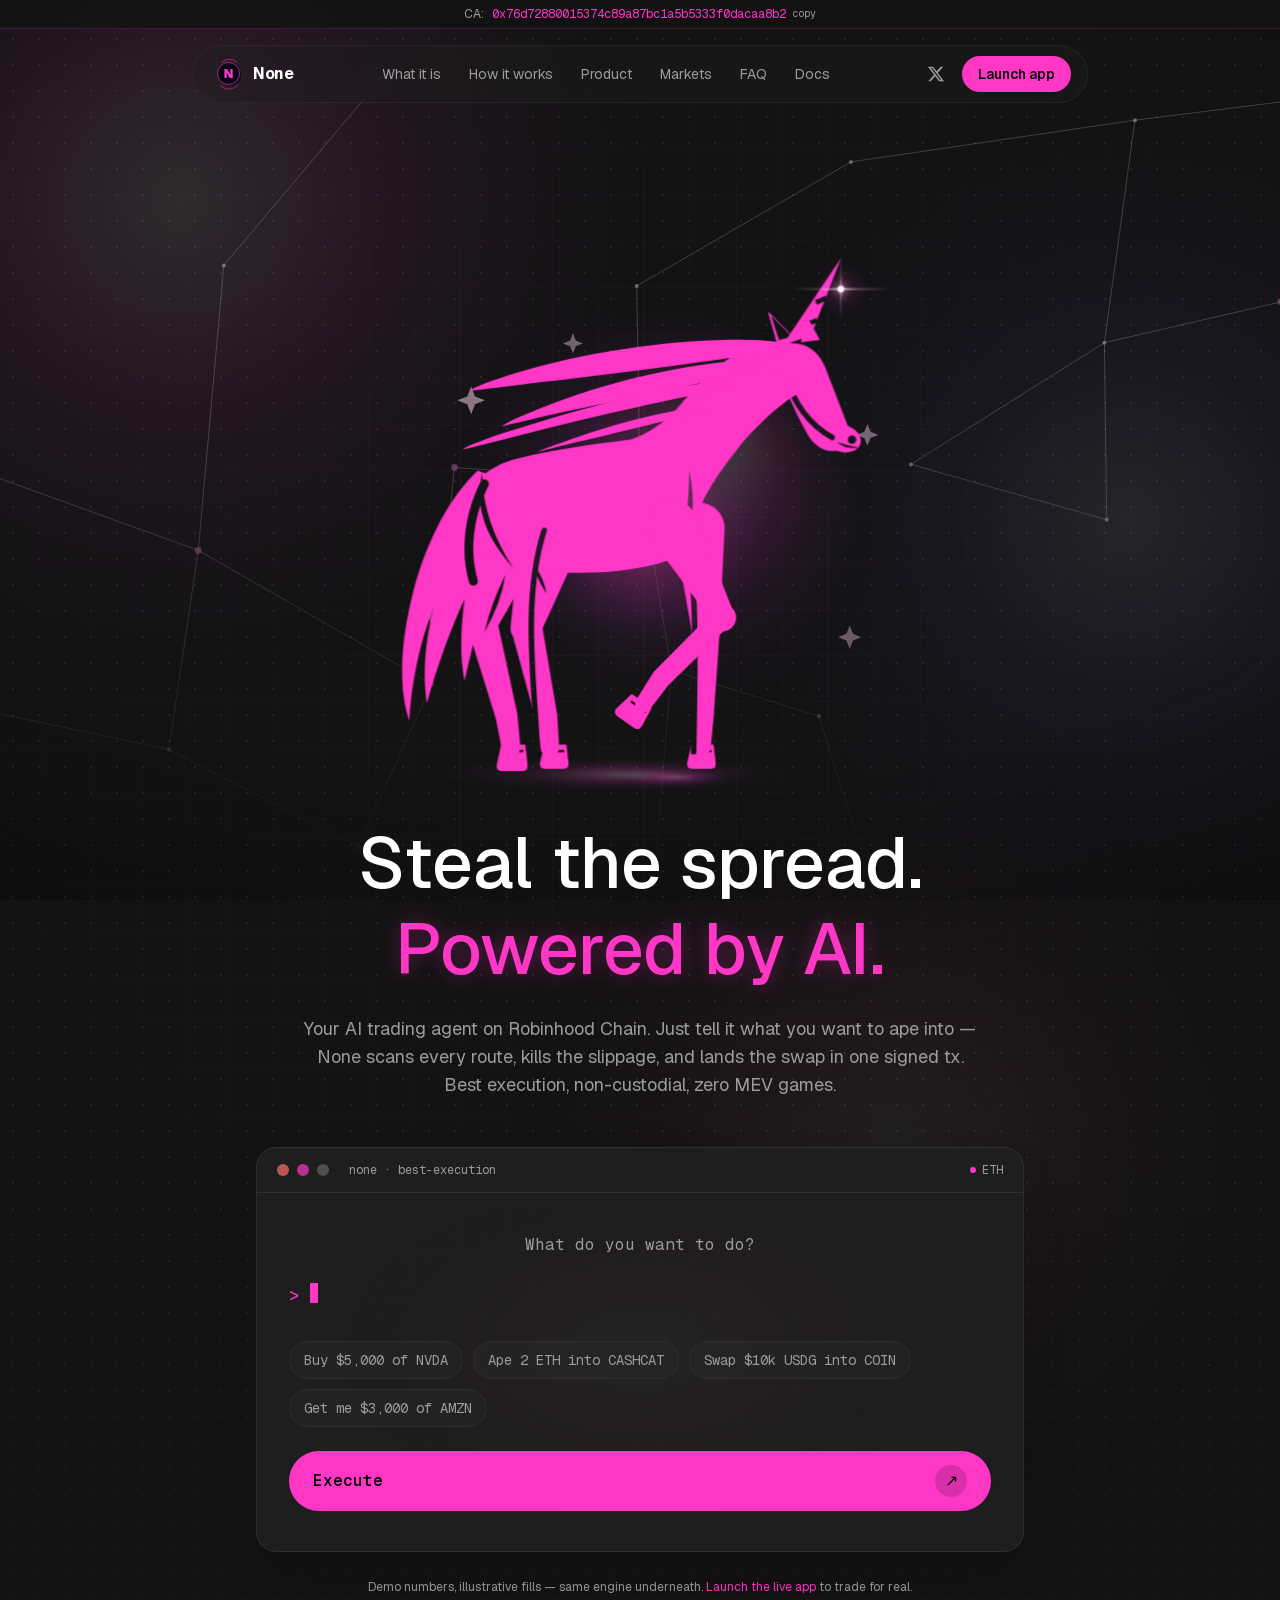
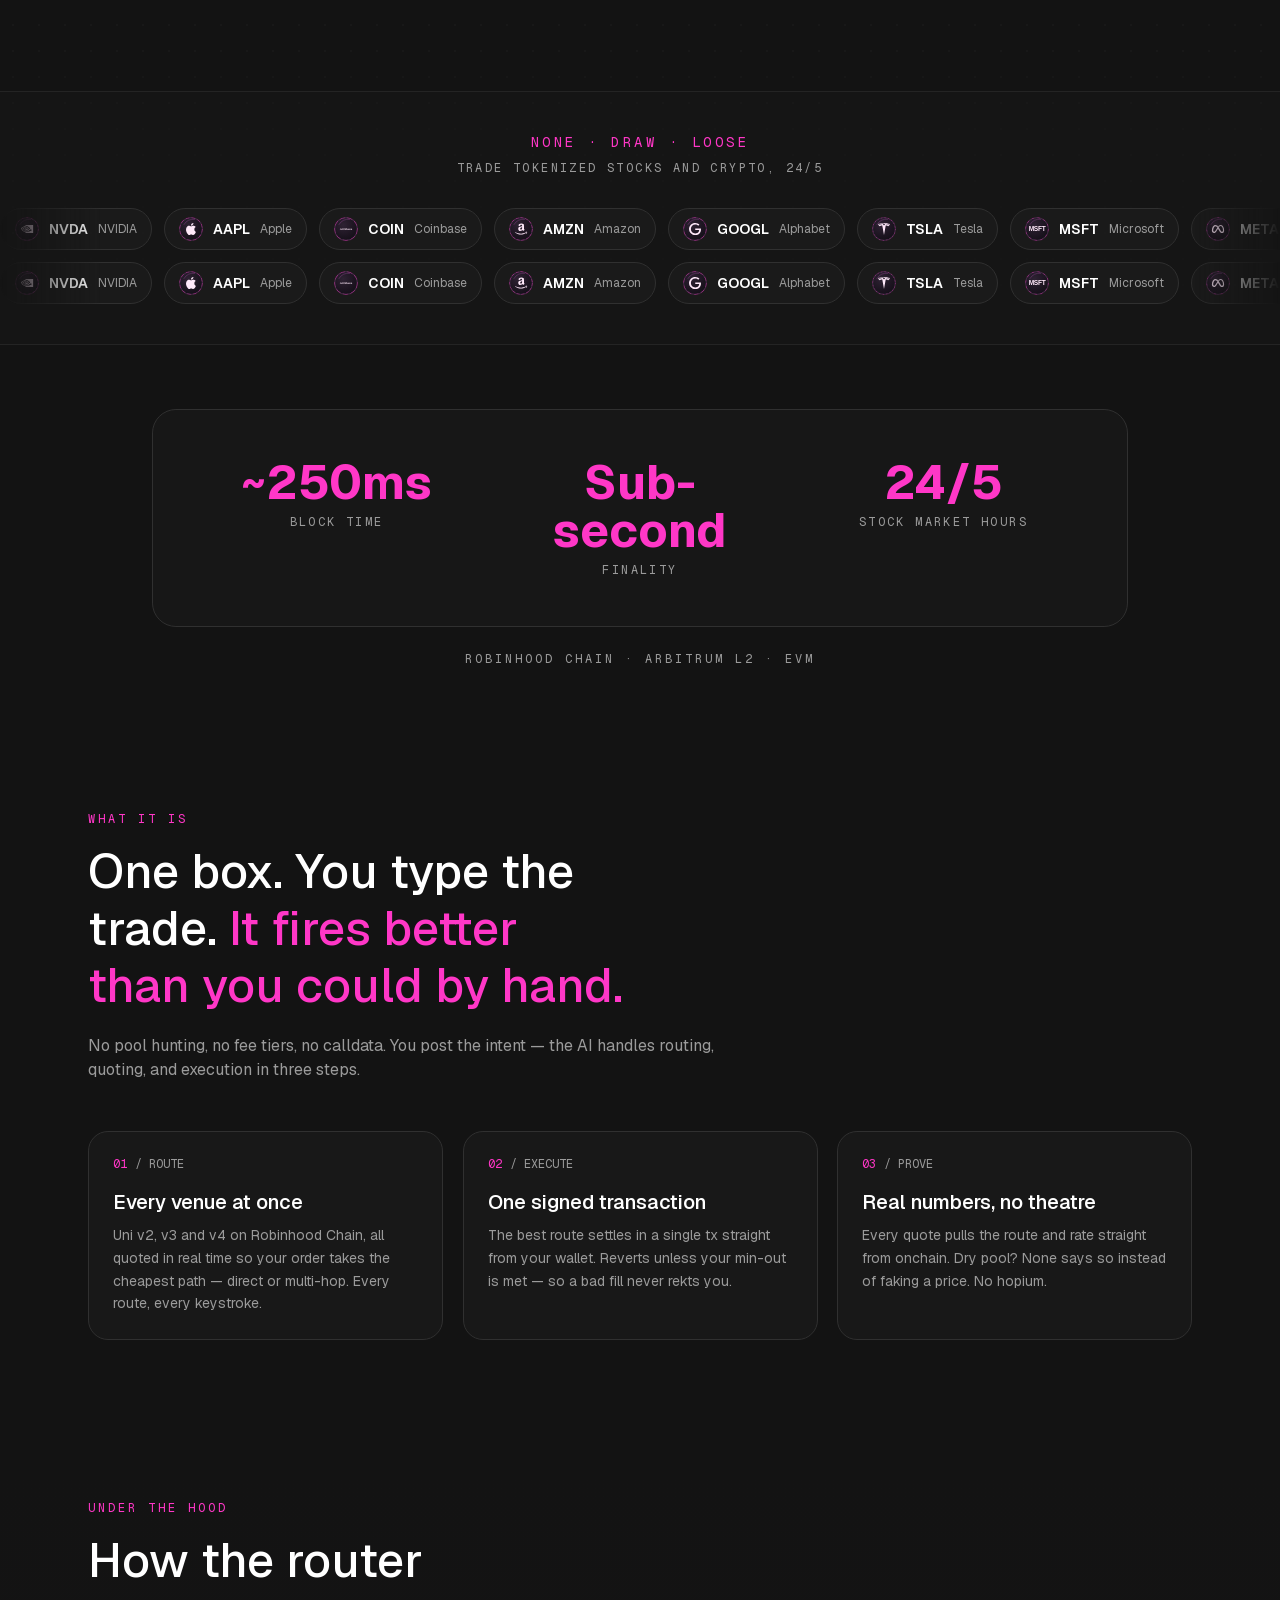
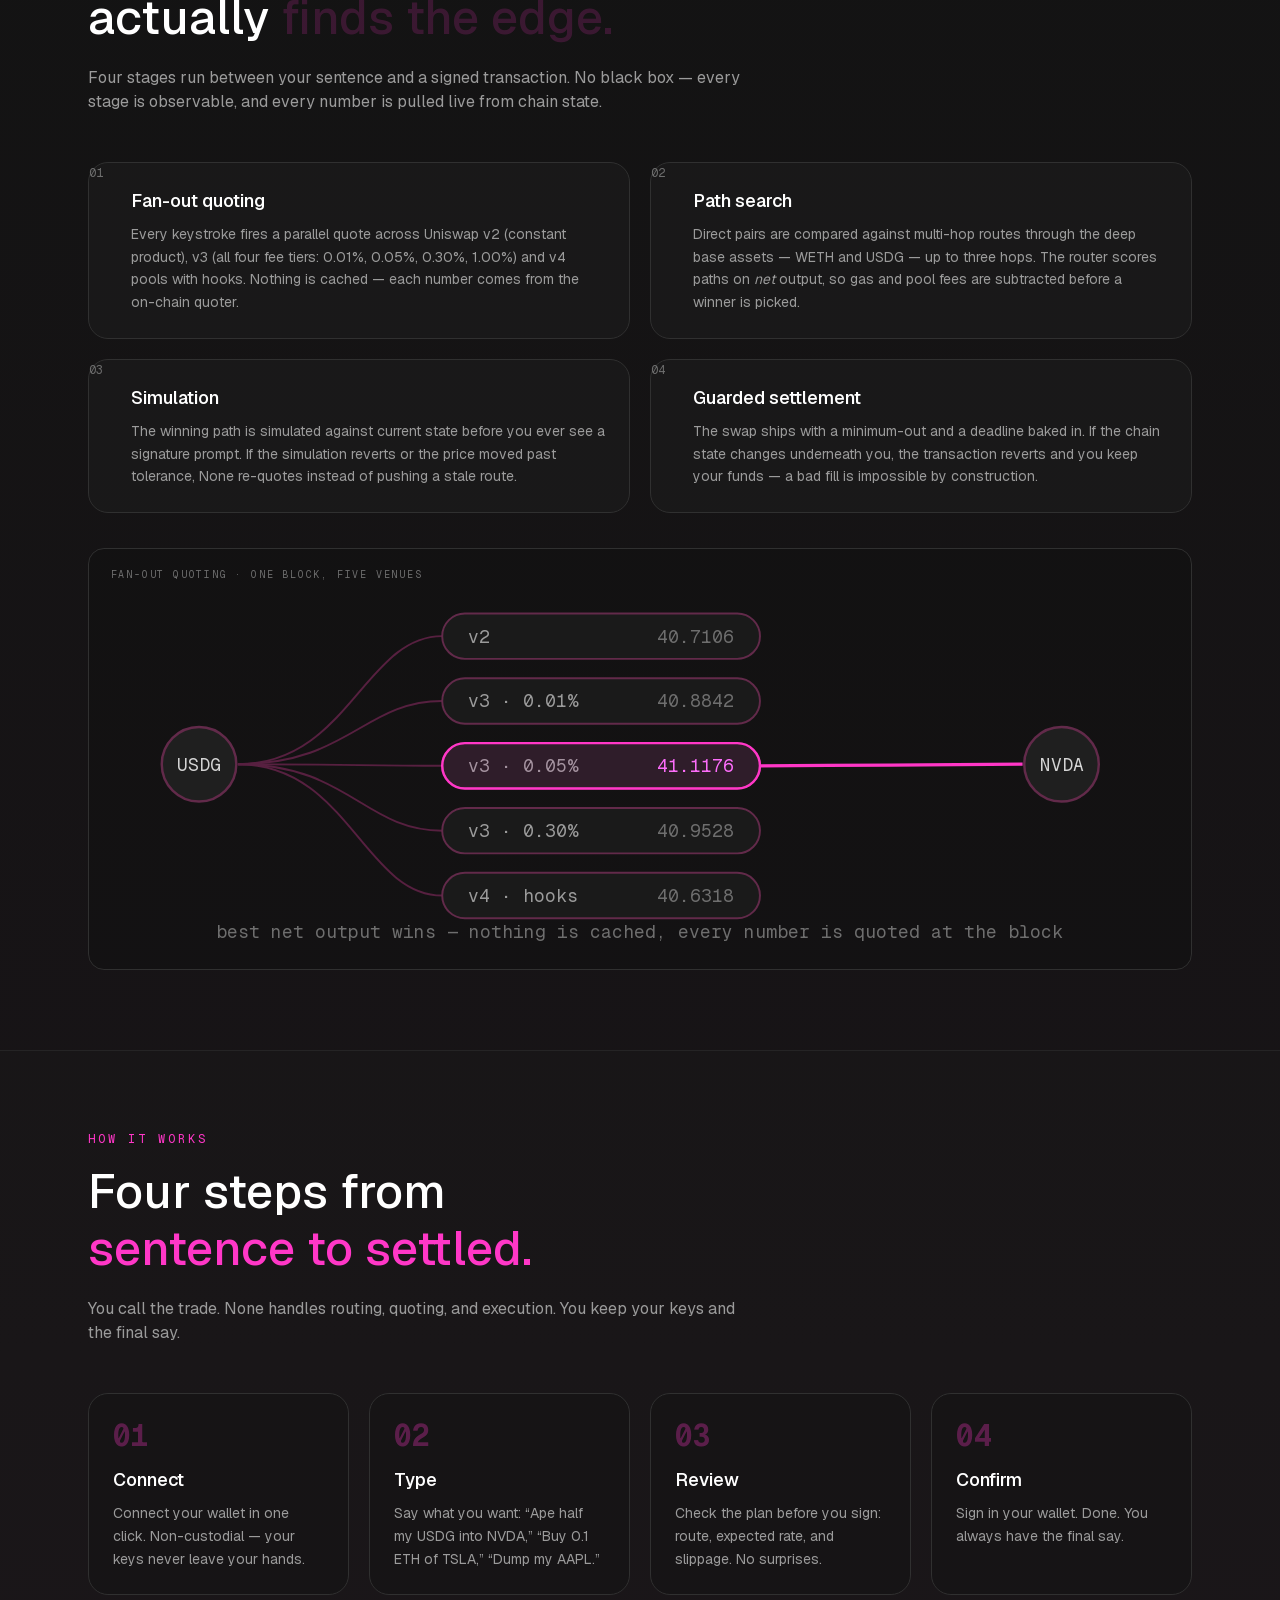
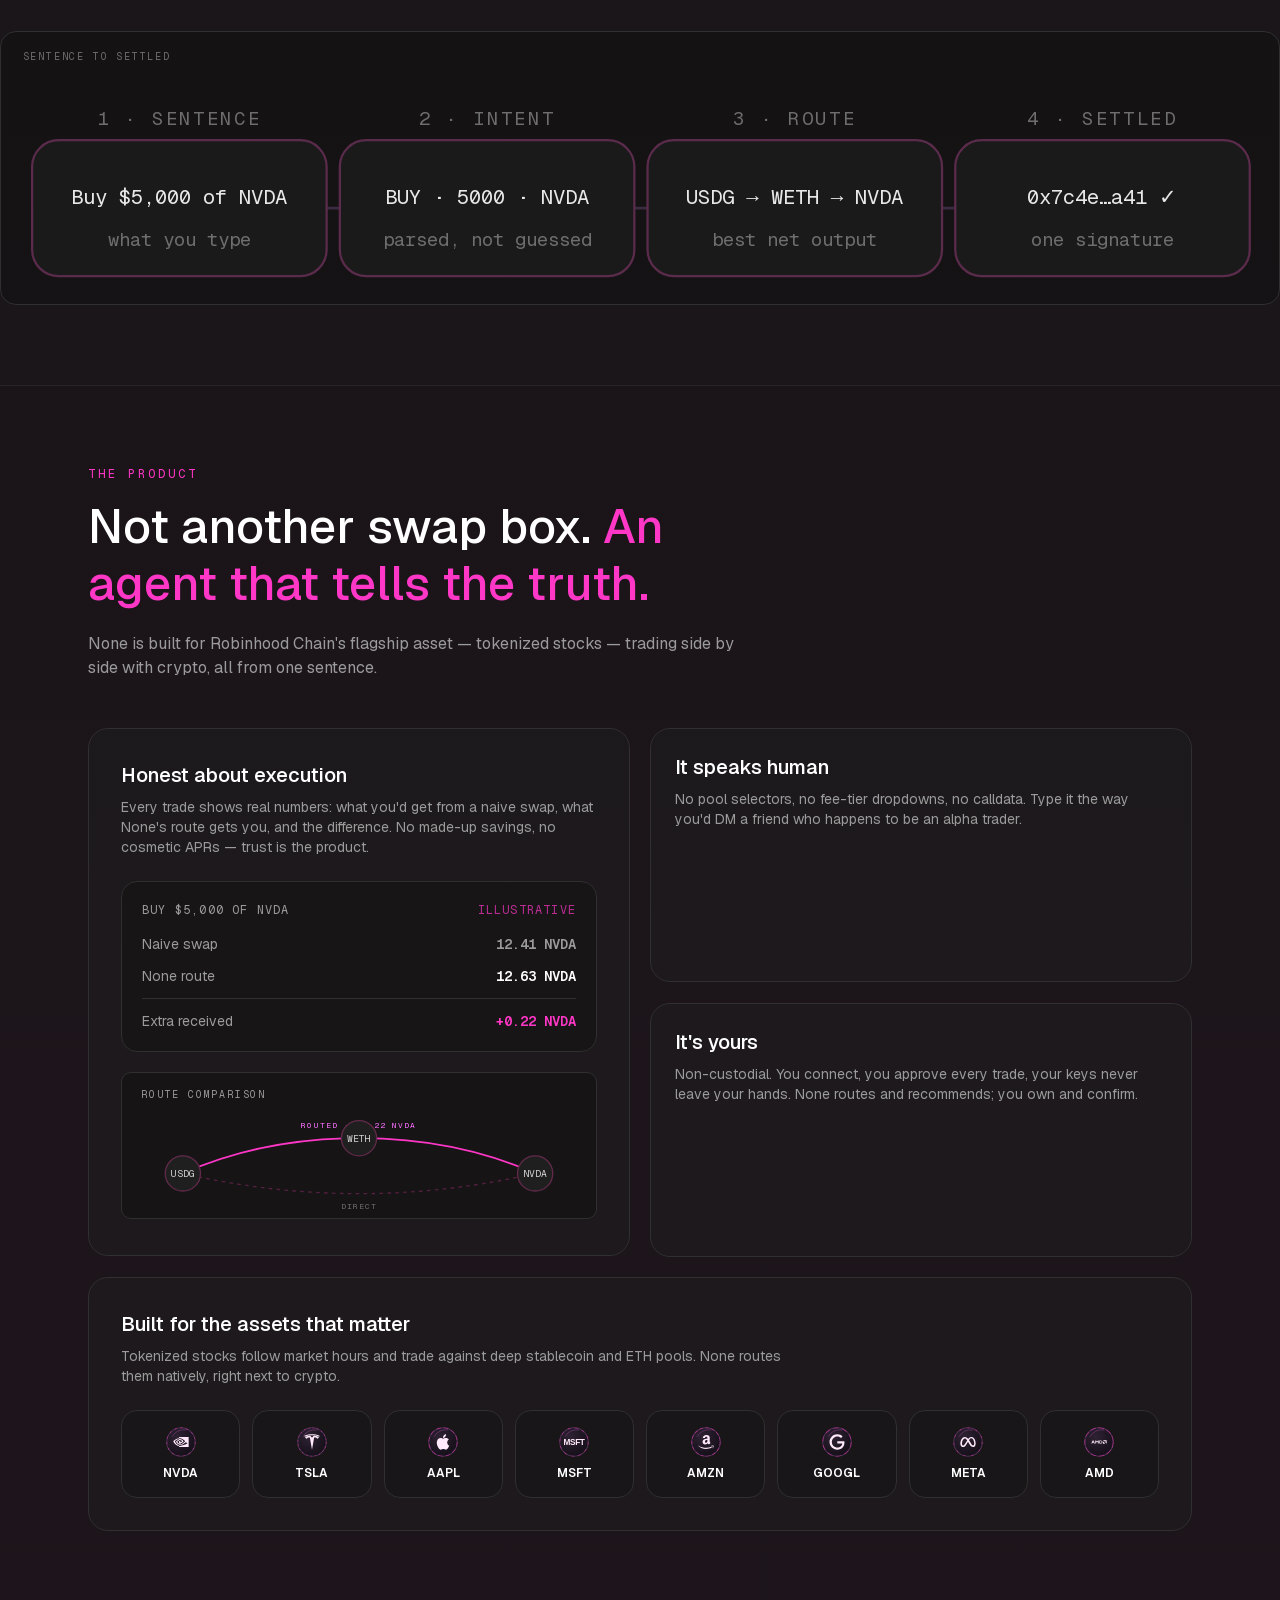
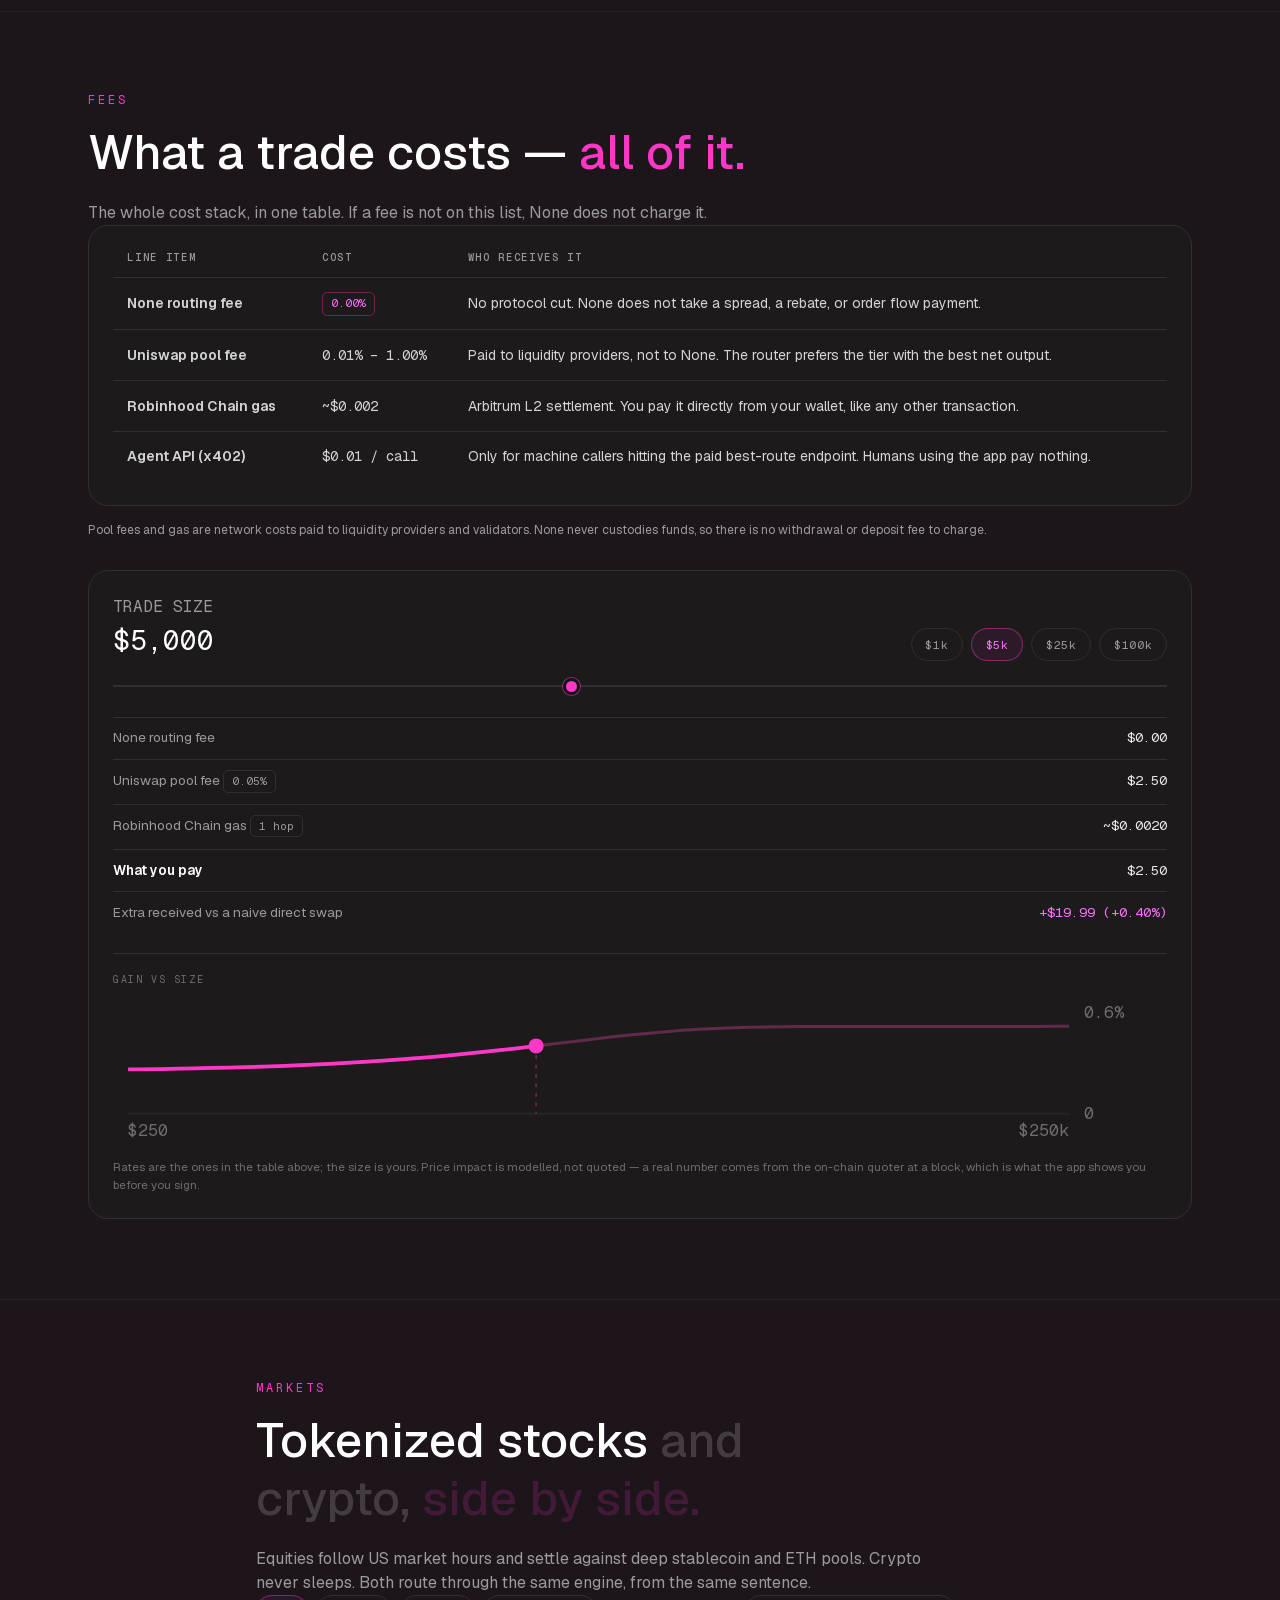
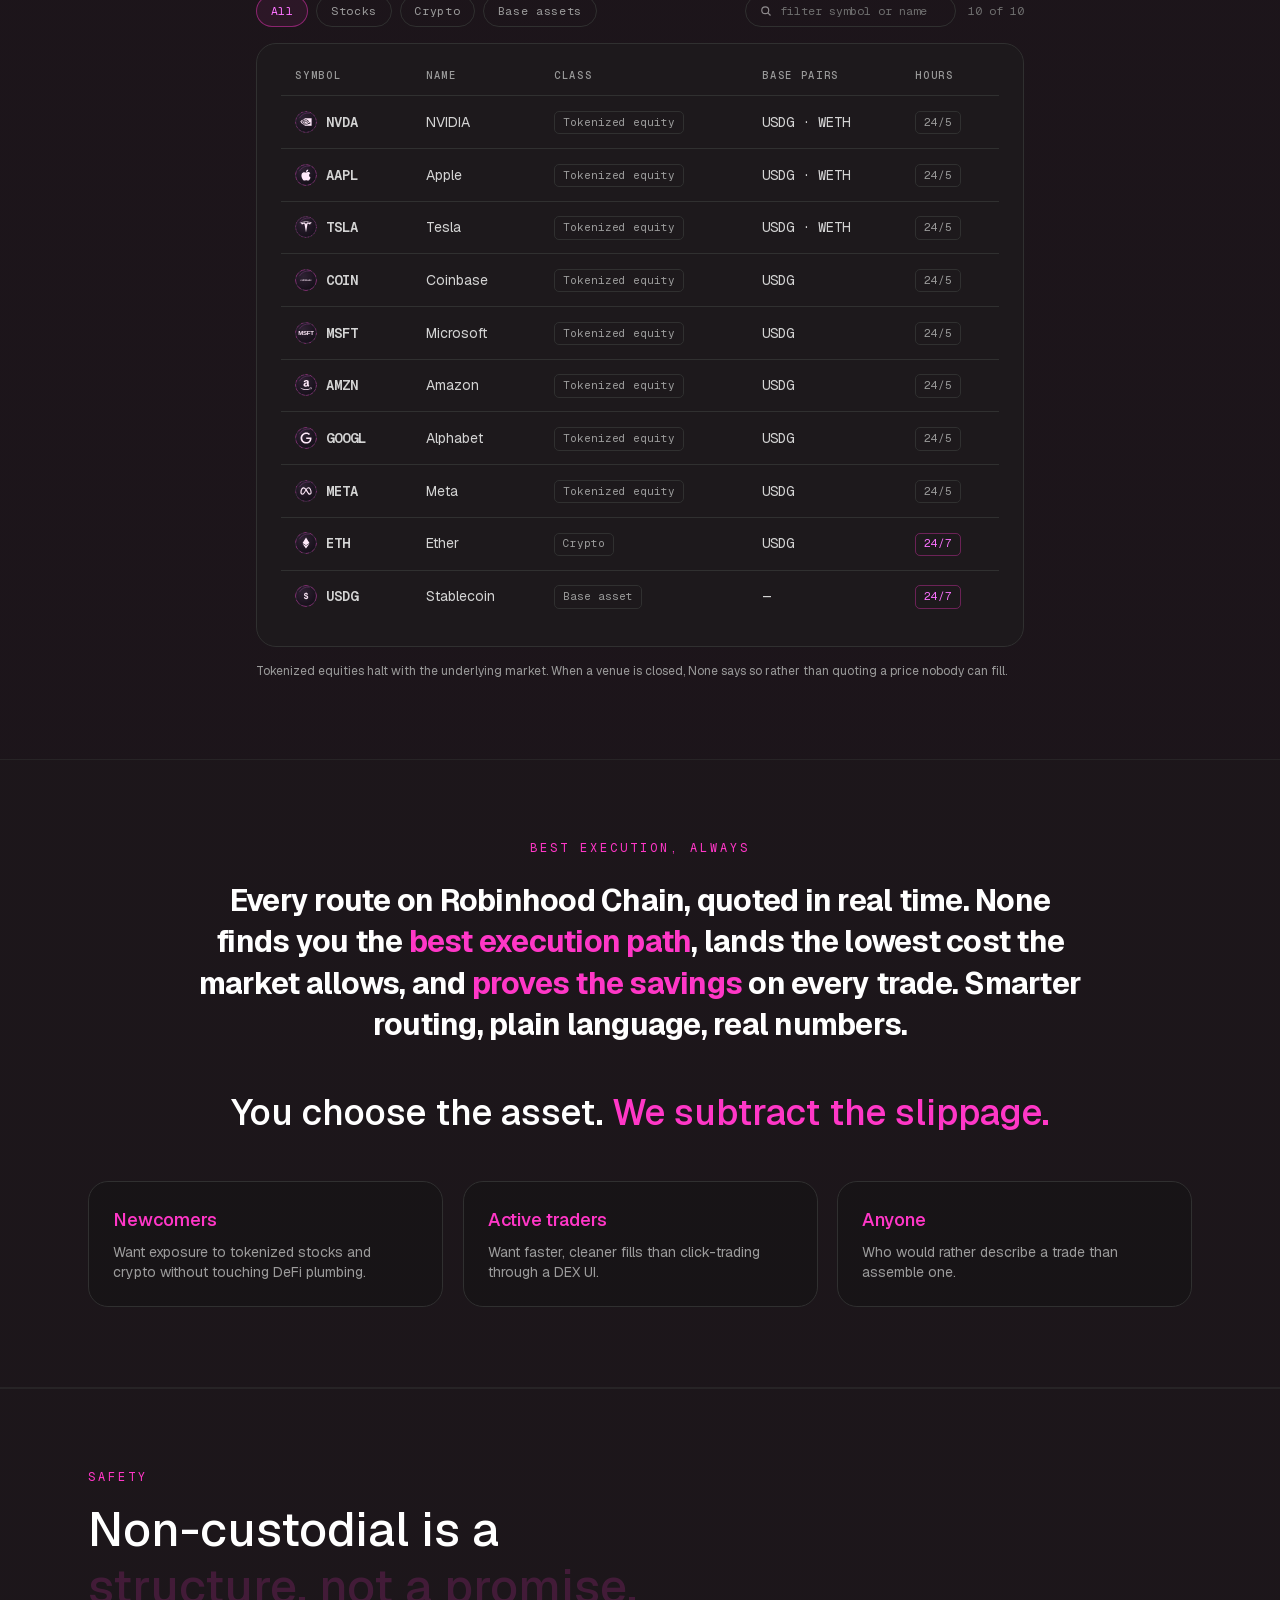
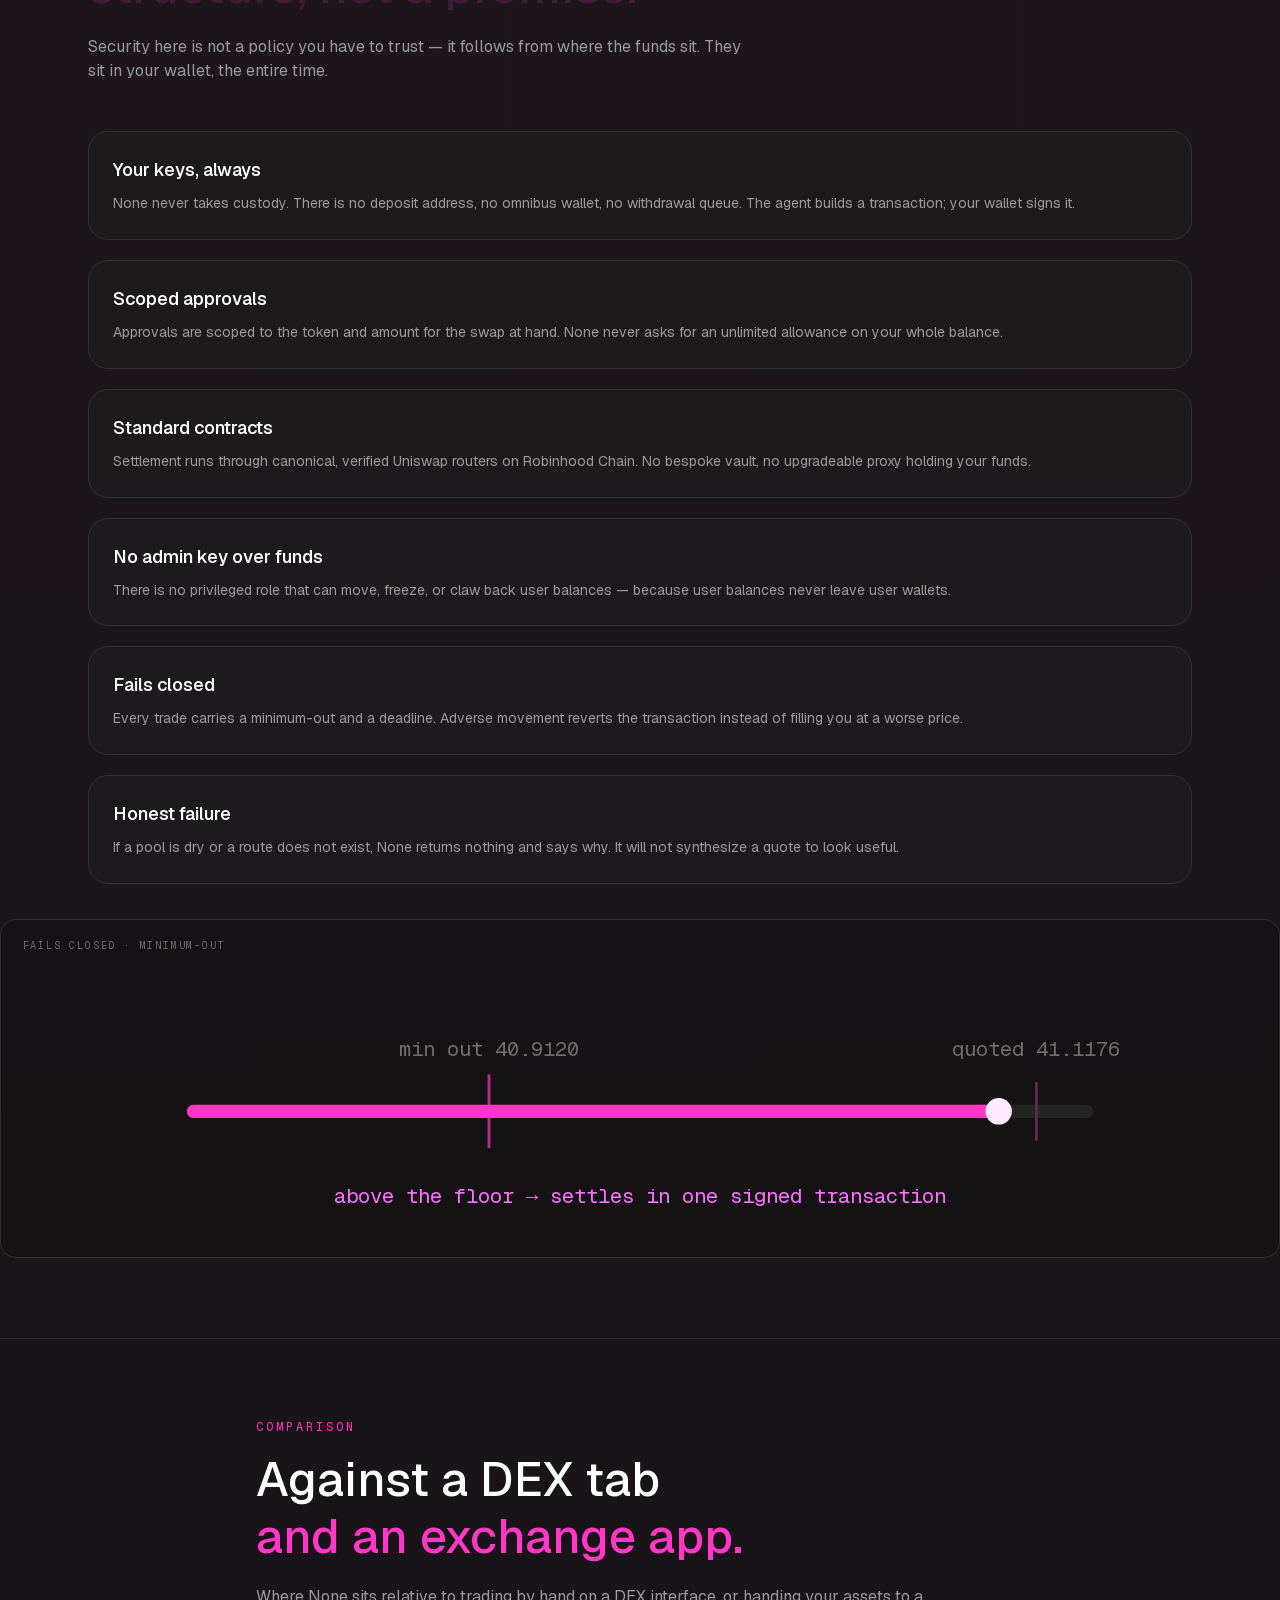
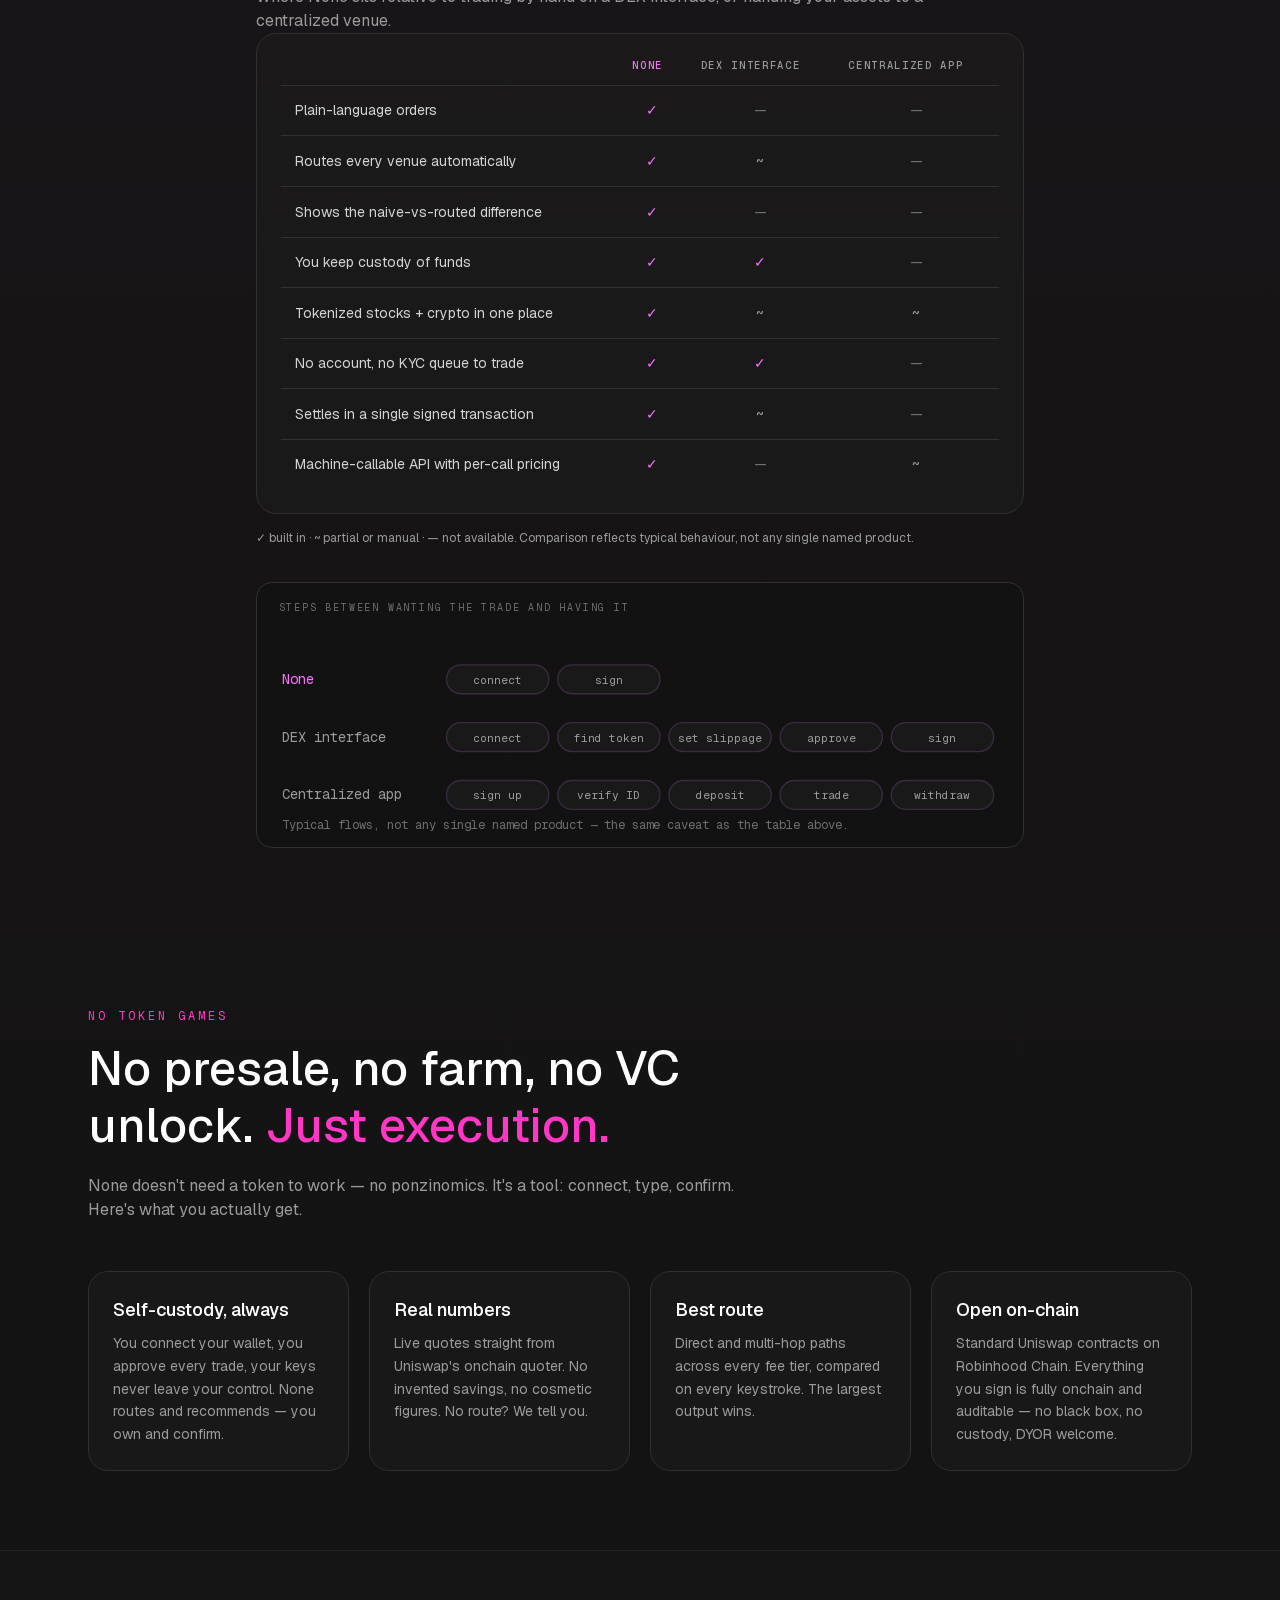
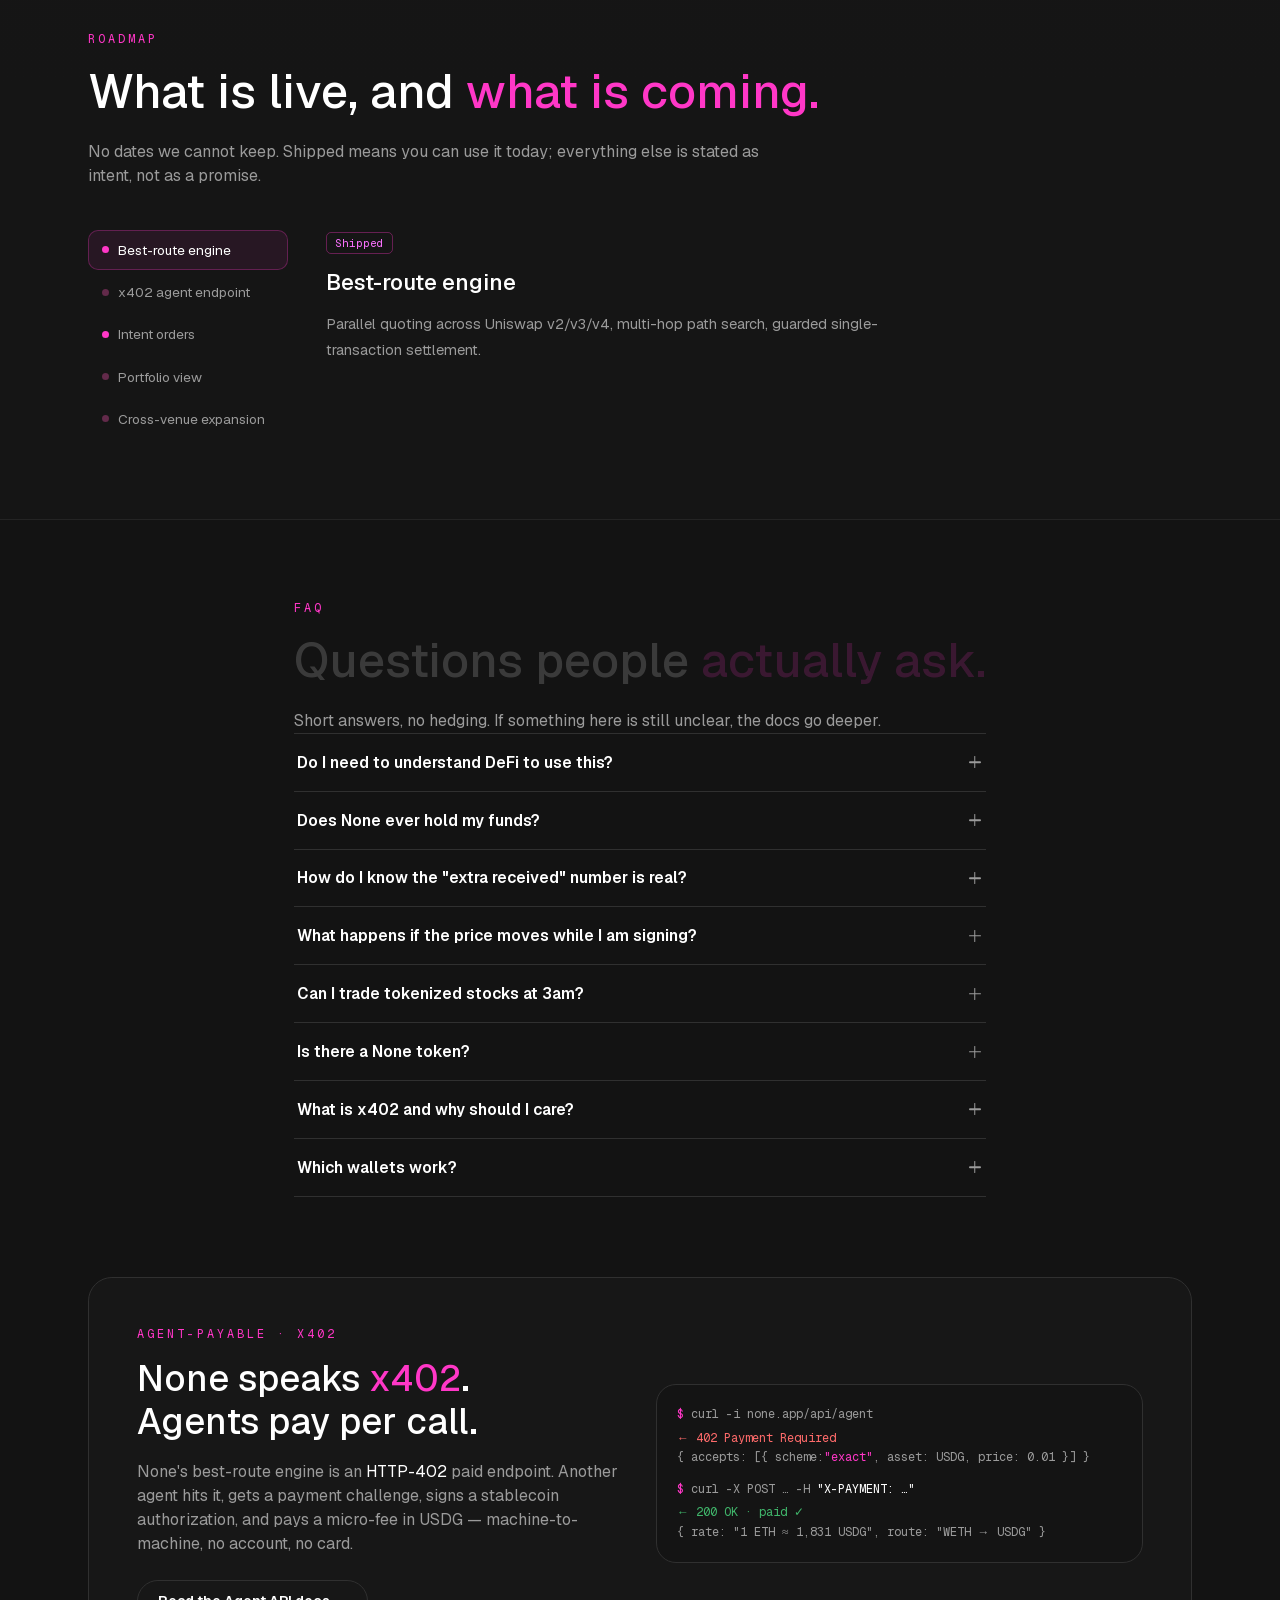
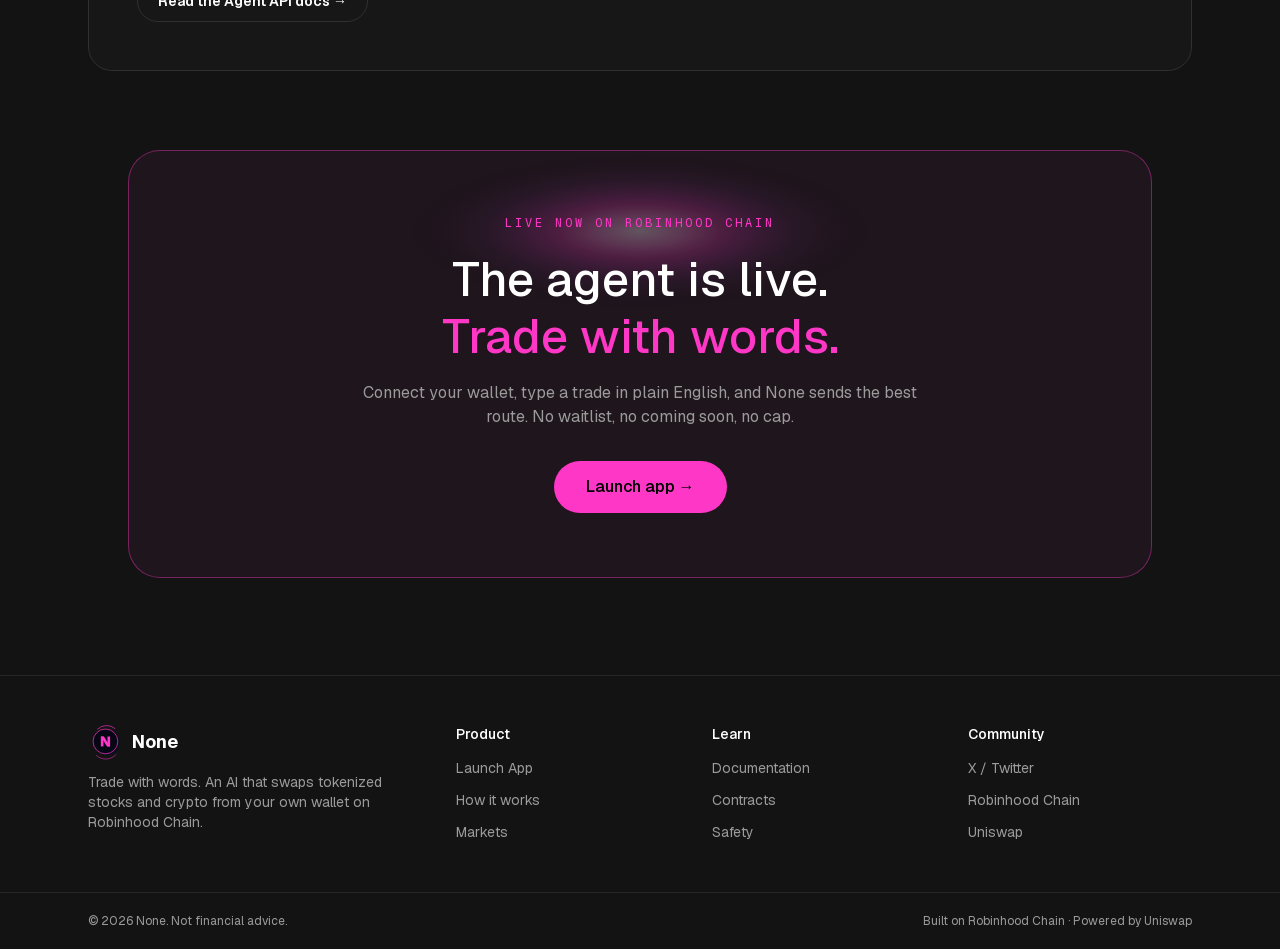
==== commit 2194f1d4: "Give the horse muscle, cut as slivers rather than scratched on An earlier pass put muscle on this an" ====
--- a/index.html
+++ b/index.html
@@ -1,4 +1,4 @@
-<!DOCTYPE html><html lang="en" class="geist_a71539c9-module__T19VSG__variable geist_mono_8d43a2aa-module__8Li5zG__variable h-full antialiased"><head><meta charSet="utf-8"/><meta name="viewport" content="width=device-width, initial-scale=1"/><link rel="preload" href="/_next/static/media/797e433ab948586e-s.p.0r6juujl39pe6.woff2" as="font" crossorigin="" type="font/woff2"/><link rel="preload" href="/_next/static/media/caa3a2e1cccd8315-s.p.0wgildi0cnwt9.woff2" as="font" crossorigin="" type="font/woff2"/><link rel="preload" as="image" href="/mascot-unicorn.svg?v=26"/><link rel="stylesheet" href="/_next/static/chunks/3ksqjcf432ghy.css" data-precedence="next"/><meta name="next-size-adjust" content=""/><title>None AI — Trade &amp; chat on Robinhood Chain</title><meta name="description" content="Talk to a smart AI and swap tokens from your connected wallet on Robinhood Chain. Every trade you sign yourself."/><meta property="og:type" content="website"/><meta property="og:title" content="None AI — Trade &amp; chat on Robinhood Chain"/><meta property="og:description" content="Say the trade in plain language. None quotes every venue, routes it, and hands your wallet one transaction to sign."/><meta property="og:image" content="/og.jpg"/><meta property="og:image:width" content="1200"/><meta property="og:image:height" content="630"/><meta name="twitter:card" content="summary_large_image"/><meta name="twitter:image" content="/og.jpg"/><link rel="icon" href="/icon.svg?icon.06yqt15kuv-1v.svg" sizes="any" type="image/svg+xml"/><style id="nk-enhance">
+<!DOCTYPE html><html lang="en" class="geist_a71539c9-module__T19VSG__variable geist_mono_8d43a2aa-module__8Li5zG__variable h-full antialiased"><head><meta charSet="utf-8"/><meta name="viewport" content="width=device-width, initial-scale=1"/><link rel="preload" href="/_next/static/media/797e433ab948586e-s.p.0r6juujl39pe6.woff2" as="font" crossorigin="" type="font/woff2"/><link rel="preload" href="/_next/static/media/caa3a2e1cccd8315-s.p.0wgildi0cnwt9.woff2" as="font" crossorigin="" type="font/woff2"/><link rel="preload" as="image" href="/mascot-unicorn.svg?v=28"/><link rel="stylesheet" href="/_next/static/chunks/3ksqjcf432ghy.css" data-precedence="next"/><meta name="next-size-adjust" content=""/><title>None AI — Trade &amp; chat on Robinhood Chain</title><meta name="description" content="Talk to a smart AI and swap tokens from your connected wallet on Robinhood Chain. Every trade you sign yourself."/><meta property="og:type" content="website"/><meta property="og:title" content="None AI — Trade &amp; chat on Robinhood Chain"/><meta property="og:description" content="Say the trade in plain language. None quotes every venue, routes it, and hands your wallet one transaction to sign."/><meta property="og:image" content="/og.jpg"/><meta property="og:image:width" content="1200"/><meta property="og:image:height" content="630"/><meta name="twitter:card" content="summary_large_image"/><meta name="twitter:image" content="/og.jpg"/><link rel="icon" href="/icon.svg?icon.06yqt15kuv-1v.svg" sizes="any" type="image/svg+xml"/><style id="nk-enhance">
 html{scroll-behavior:smooth}
 ::selection{background:rgba(255,55,199,.28)}
 *{scrollbar-width:thin;scrollbar-color:#3a3a3a #131313}
@@ -147,4 +147,4 @@
 
 @media (prefers-reduced-motion:reduce){html{scroll-behavior:auto}*{transition:none!important}}
 </style>
-<script defer src="/nk-enhance.js?v=43"></script><script defer src="/nk-content.js?v=14"></script><script defer src="/nk-blocks.js?v=14"></script><link rel="stylesheet" href="/nk-type.css?v=4"/></head><body class="min-h-full flex flex-col"><div hidden=""><!--$--><!--/$--></div><div class="pointer-events-none fixed inset-x-0 top-0 z-50"><div class="pointer-events-auto flex items-center justify-center gap-2 border-b border-accent/20 bg-background/85 px-3 py-1.5 text-xs backdrop-blur"><span class="text-muted">CA:</span><button title="Copy contract address" class="flex items-center gap-1.5 font-mono text-accent transition-colors hover:text-accent-soft"><span class="hidden sm:inline">0x76d72880015374c89a87bc1a5b5333f0dacaa8b2</span><span class="sm:hidden">0x76d728<!-- -->…<!-- -->caa8b2</span><span class="text-[10px] text-muted">copy</span></button></div><div class="px-3 pt-3 sm:px-4 sm:pt-4"><nav class="pointer-events-auto mx-auto flex max-w-4xl items-center justify-between rounded-full border px-3 py-2.5 transition-all duration-300 sm:px-4 border-border/60 bg-surface/40 backdrop-blur-md"><a class="group flex items-center gap-2 pl-1" href="/"><svg viewBox="0 0 128 128" xmlns="http://www.w3.org/2000/svg" class="h-8 w-8 transition-transform duration-500 group-hover:rotate-[20deg]" aria-hidden="true"><path d="M34 18 A 46 46 0 0 1 96 16" fill="none" stroke="#ff37c7" stroke-width="3" stroke-linecap="round" opacity="0.75"></path><path d="M30 112 A 48 48 0 0 0 100 108" fill="none" stroke="#ff37c7" stroke-width="3" stroke-linecap="round" opacity="0.6"></path><ellipse cx="68" cy="66" rx="44" ry="45" fill="#0a0d1e"></ellipse><circle cx="62" cy="62" r="44" fill="#060714" stroke="#ff37c7" stroke-width="2.5"></circle><g fill="#ff37c7" transform="translate(34.6,34.6) scale(0.55)"><path d="M20 18 h17 v64 h-17 z"></path><path d="M63 18 h17 v64 h-17 z"></path><path d="M20 18 h20 l40 64 h-20 z"></path></g></svg><span class="text-base font-bold tracking-tight">None</span></a><div class="hidden items-center gap-1 md:flex"><a class="rounded-full px-3 py-1.5 text-sm text-muted transition-colors hover:text-foreground" href="/#what">What it is</a><a class="rounded-full px-3 py-1.5 text-sm text-muted transition-colors hover:text-foreground" href="/#how">How it works</a><a class="rounded-full px-3 py-1.5 text-sm text-muted transition-colors hover:text-foreground" href="/#product">Product</a><a class="rounded-full px-3 py-1.5 text-sm text-muted transition-colors hover:text-foreground" href="/docs">Docs</a></div><div class="flex items-center gap-2"><a href="https://x.com/nock_agent" target="_blank" rel="noreferrer" aria-label="None on X" title="@nock_agent on X" class="grid place-items-center rounded-full text-muted transition-colors hover:text-foreground size-9 hover:bg-surface-2"><svg width="18" height="18" viewBox="0 0 24 24" fill="currentColor" aria-hidden="true"><path d="M18.244 2.25h3.308l-7.227 8.26 8.502 11.24H16.17l-5.214-6.817L4.99 21.75H1.68l7.73-8.835L1.254 2.25H8.08l4.713 6.231zm-1.161 17.52h1.833L7.084 4.126H5.117z"></path></svg></a><a class="rounded-full bg-accent px-4 py-2 text-sm font-semibold text-black transition-transform hover:scale-[1.04] hover:bg-accent-soft" href="/app">Launch app</a></div></nav></div></div><section class="relative overflow-hidden pt-28 sm:pt-36"><div class="grid-fade absolute inset-0 -z-10"></div><div class="animate-glow absolute left-1/2 top-[-6%] -z-10 h-72 w-[46rem] -translate-x-1/2 rounded-full bg-accent/20 blur-[130px]"></div><div class="mx-auto max-w-4xl px-4 text-center sm:px-6"><div class="mb-6 flex justify-center" style="opacity:0;transform:translateY(26px);filter:blur(10px);transition-property:opacity, transform, filter;transition-duration:0.8s;transition-timing-function:cubic-bezier(0.16,1,0.3,1);transition-delay:0ms;will-change:opacity, transform, filter"><div class="relative flex items-center justify-center"><div class="animate-glow absolute left-1/2 top-1/2 -z-10 size-64 -translate-x-1/2 -translate-y-1/2 rounded-full bg-accent/35 blur-[80px] sm:size-80"></div><img src="/mascot-unicorn.svg?v=26" alt="None — a unicorn striking the ground, N coins scattering" class="animate-float h-64 w-auto sm:h-80 object-contain"/></div></div><h1 class="text-5xl font-bold leading-[0.92] tracking-tight sm:text-7xl"><span class="rise-word block" style="animation-delay:0.1s">Steal the spread.</span><span class="rise-word block text-accent" style="animation-delay:0.24s">Powered by AI.</span></h1><p class="rise-word mx-auto mt-6 max-w-2xl text-lg text-muted" style="animation-delay:0.4s">Your AI trading agent on Robinhood Chain. Just tell it what you want to ape into — None scans every route, kills the slippage, and lands the swap in one signed tx. Best execution, non-custodial, zero MEV games.</p><div class="rise-word mt-12" style="animation-delay:0.55s"><div class="relative mx-auto w-full max-w-3xl"><div class="animate-glow absolute -inset-8 -z-10 rounded-[2.5rem] bg-accent/15 blur-3xl"></div><div class="overflow-hidden rounded-2xl border border-border bg-surface/95 shadow-2xl backdrop-blur"><div class="flex items-center justify-between border-b border-border px-5 py-3.5"><div class="flex items-center gap-2"><span class="size-3 rounded-full bg-red/70"></span><span class="size-3 rounded-full bg-accent/70"></span><span class="size-3 rounded-full bg-muted/40"></span><span class="ml-3 font-mono text-xs text-muted">none · best-execution</span></div><span class="flex items-center gap-1.5 font-mono text-xs text-muted"><span class="size-1.5 rounded-full bg-accent"></span> ETH</span></div><div class="px-5 py-8 sm:px-8 sm:py-10"><p class="text-center font-mono text-sm text-muted sm:text-base">What do you want to do?</p><div class="mt-6 flex items-start gap-2 font-mono text-base sm:text-lg"><span class="text-accent">&gt;</span><span class="text-foreground"><span class="cursor-blink ml-0.5 inline-block h-5 w-2 translate-y-0.5 bg-accent"></span></span></div><div class="mt-8 flex flex-wrap gap-2.5"><span class="rounded-full border border-border bg-surface-2/60 px-3.5 py-2 font-mono text-xs text-muted sm:text-sm">Buy $5,000 of NVDA</span><span class="rounded-full border border-border bg-surface-2/60 px-3.5 py-2 font-mono text-xs text-muted sm:text-sm">Ape 2 ETH into CASHCAT</span><span class="rounded-full border border-border bg-surface-2/60 px-3.5 py-2 font-mono text-xs text-muted sm:text-sm">Swap $10k USDG into COIN</span><span class="rounded-full border border-border bg-surface-2/60 px-3.5 py-2 font-mono text-xs text-muted sm:text-sm">Get me $3,000 of AMZN</span></div><a class="mt-6 flex items-center justify-between rounded-full bg-accent px-6 py-3.5 font-mono font-semibold text-black transition-transform hover:scale-[1.01] hover:bg-accent-soft" href="/app">Execute<span class="grid size-8 place-items-center rounded-full bg-black/15">↗</span></a></div></div></div></div><p class="mt-5 text-xs text-muted">Demo numbers, illustrative fills — same engine underneath.<!-- --> <a class="text-accent hover:underline" href="/app">Launch the live app</a> <!-- -->to trade for real.</p></div></section><section class="mt-24 border-y border-border/60 bg-surface/20 py-10"><div class="px-4 text-center" style="opacity:0;transform:translateY(26px);filter:blur(10px);transition-property:opacity, transform, filter;transition-duration:0.8s;transition-timing-function:cubic-bezier(0.16,1,0.3,1);transition-delay:0ms;will-change:opacity, transform, filter"><p class="font-mono text-sm uppercase tracking-[0.25em] text-accent">None · Draw · Loose</p><p class="mt-2 font-mono text-xs uppercase tracking-[0.2em] text-muted">Trade tokenized stocks and crypto, 24/5</p></div><div class="mt-8 space-y-3"><div class="marquee-mask flex overflow-hidden "><div class="flex shrink-0 items-center gap-3 pr-3 animate-marquee"><span><span class="flex items-center gap-2.5 whitespace-nowrap rounded-full border border-border bg-surface/70 px-3.5 py-2 text-sm"><span class="relative grid shrink-0 place-items-center overflow-hidden rounded-full bg-accent/15 font-bold text-accent" style="width:24px;height:24px;font-size:8.16px">NVD<img src="/logos/NVDA.svg" alt="NVDA" width="24" height="24" loading="lazy" class="absolute inset-0 h-full w-full rounded-full bg-white object-contain transition-opacity duration-300" style="opacity:0"/></span><span class="font-semibold text-foreground">NVDA</span><span class="text-xs text-muted">NVIDIA</span></span></span><span><span class="flex items-center gap-2.5 whitespace-nowrap rounded-full border border-border bg-surface/70 px-3.5 py-2 text-sm"><span class="relative grid shrink-0 place-items-center overflow-hidden rounded-full bg-accent/15 font-bold text-accent" style="width:24px;height:24px;font-size:8.16px">AAP<img src="/logos/AAPL.svg" alt="AAPL" width="24" height="24" loading="lazy" class="absolute inset-0 h-full w-full rounded-full bg-white object-contain transition-opacity duration-300" style="opacity:0"/></span><span class="font-semibold text-foreground">AAPL</span><span class="text-xs text-muted">Apple</span></span></span><span><span class="flex items-center gap-2.5 whitespace-nowrap rounded-full border border-border bg-surface/70 px-3.5 py-2 text-sm"><span class="relative grid shrink-0 place-items-center overflow-hidden rounded-full bg-accent/15 font-bold text-accent" style="width:24px;height:24px;font-size:8.16px">COI<img src="/logos/COIN.svg" alt="COIN" width="24" height="24" loading="lazy" class="absolute inset-0 h-full w-full rounded-full bg-white object-contain transition-opacity duration-300" style="opacity:0"/></span><span class="font-semibold text-foreground">COIN</span><span class="text-xs text-muted">Coinbase</span></span></span><span><span class="flex items-center gap-2.5 whitespace-nowrap rounded-full border border-border bg-surface/70 px-3.5 py-2 text-sm"><span class="relative grid shrink-0 place-items-center overflow-hidden rounded-full bg-accent/15 font-bold text-accent" style="width:24px;height:24px;font-size:8.16px">AMZ<img src="/logos/AMZN.svg" alt="AMZN" width="24" height="24" loading="lazy" class="absolute inset-0 h-full w-full rounded-full bg-white object-contain transition-opacity duration-300" style="opacity:0"/></span><span class="font-semibold text-foreground">AMZN</span><span class="text-xs text-muted">Amazon</span></span></span><span><span class="flex items-center gap-2.5 whitespace-nowrap rounded-full border border-border bg-surface/70 px-3.5 py-2 text-sm"><span class="relative grid shrink-0 place-items-center overflow-hidden rounded-full bg-accent/15 font-bold text-accent" style="width:24px;height:24px;font-size:8.16px">GOO<img src="/logos/GOOGL.svg" alt="GOOGL" width="24" height="24" loading="lazy" class="absolute inset-0 h-full w-full rounded-full bg-white object-contain transition-opacity duration-300" style="opacity:0"/></span><span class="font-semibold text-foreground">GOOGL</span><span class="text-xs text-muted">Alphabet</span></span></span><span><span class="flex items-center gap-2.5 whitespace-nowrap rounded-full border border-border bg-surface/70 px-3.5 py-2 text-sm"><span class="relative grid shrink-0 place-items-center overflow-hidden rounded-full bg-accent/15 font-bold text-accent" style="width:24px;height:24px;font-size:8.16px">TSL<img src="/logos/TSLA.svg" alt="TSLA" width="24" height="24" loading="lazy" class="absolute inset-0 h-full w-full rounded-full bg-white object-contain transition-opacity duration-300" style="opacity:0"/></span><span class="font-semibold text-foreground">TSLA</span><span class="text-xs text-muted">Tesla</span></span></span><span><span class="flex items-center gap-2.5 whitespace-nowrap rounded-full border border-border bg-surface/70 px-3.5 py-2 text-sm"><span class="relative grid shrink-0 place-items-center overflow-hidden rounded-full bg-accent/15 font-bold text-accent" style="width:24px;height:24px;font-size:8.16px">MSF<img src="/logos/MSFT.svg" alt="MSFT" width="24" height="24" loading="lazy" class="absolute inset-0 h-full w-full rounded-full bg-white object-contain transition-opacity duration-300" style="opacity:0"/></span><span class="font-semibold text-foreground">MSFT</span><span class="text-xs text-muted">Microsoft</span></span></span><span><span class="flex items-center gap-2.5 whitespace-nowrap rounded-full border border-border bg-surface/70 px-3.5 py-2 text-sm"><span class="relative grid shrink-0 place-items-center overflow-hidden rounded-full bg-accent/15 font-bold text-accent" style="width:24px;height:24px;font-size:8.16px">MET<img src="/logos/META.svg" alt="META" width="24" height="24" loading="lazy" class="absolute inset-0 h-full w-full rounded-full bg-white object-contain transition-opacity duration-300" style="opacity:0"/></span><span class="font-semibold text-foreground">META</span><span class="text-xs text-muted">Meta</span></span></span></div><div class="flex shrink-0 items-center gap-3 pr-3 animate-marquee"><span><span class="flex items-center gap-2.5 whitespace-nowrap rounded-full border border-border bg-surface/70 px-3.5 py-2 text-sm"><span class="relative grid shrink-0 place-items-center overflow-hidden rounded-full bg-accent/15 font-bold text-accent" style="width:24px;height:24px;font-size:8.16px">NVD<img src="/logos/NVDA.svg" alt="NVDA" width="24" height="24" loading="lazy" class="absolute inset-0 h-full w-full rounded-full bg-white object-contain transition-opacity duration-300" style="opacity:0"/></span><span class="font-semibold text-foreground">NVDA</span><span class="text-xs text-muted">NVIDIA</span></span></span><span><span class="flex items-center gap-2.5 whitespace-nowrap rounded-full border border-border bg-surface/70 px-3.5 py-2 text-sm"><span class="relative grid shrink-0 place-items-center overflow-hidden rounded-full bg-accent/15 font-bold text-accent" style="width:24px;height:24px;font-size:8.16px">AAP<img src="/logos/AAPL.svg" alt="AAPL" width="24" height="24" loading="lazy" class="absolute inset-0 h-full w-full rounded-full bg-white object-contain transition-opacity duration-300" style="opacity:0"/></span><span class="font-semibold text-foreground">AAPL</span><span class="text-xs text-muted">Apple</span></span></span><span><span class="flex items-center gap-2.5 whitespace-nowrap rounded-full border border-border bg-surface/70 px-3.5 py-2 text-sm"><span class="relative grid shrink-0 place-items-center overflow-hidden rounded-full bg-accent/15 font-bold text-accent" style="width:24px;height:24px;font-size:8.16px">COI<img src="/logos/COIN.svg" alt="COIN" width="24" height="24" loading="lazy" class="absolute inset-0 h-full w-full rounded-full bg-white object-contain transition-opacity duration-300" style="opacity:0"/></span><span class="font-semibold text-foreground">COIN</span><span class="text-xs text-muted">Coinbase</span></span></span><span><span class="flex items-center gap-2.5 whitespace-nowrap rounded-full border border-border bg-surface/70 px-3.5 py-2 text-sm"><span class="relative grid shrink-0 place-items-center overflow-hidden rounded-full bg-accent/15 font-bold text-accent" style="width:24px;height:24px;font-size:8.16px">AMZ<img src="/logos/AMZN.svg" alt="AMZN" width="24" height="24" loading="lazy" class="absolute inset-0 h-full w-full rounded-full bg-white object-contain transition-opacity duration-300" style="opacity:0"/></span><span class="font-semibold text-foreground">AMZN</span><span class="text-xs text-muted">Amazon</span></span></span><span><span class="flex items-center gap-2.5 whitespace-nowrap rounded-full border border-border bg-surface/70 px-3.5 py-2 text-sm"><span class="relative grid shrink-0 place-items-center overflow-hidden rounded-full bg-accent/15 font-bold text-accent" style="width:24px;height:24px;font-size:8.16px">GOO<img src="/logos/GOOGL.svg" alt="GOOGL" width="24" height="24" loading="lazy" class="absolute inset-0 h-full w-full rounded-full bg-white object-contain transition-opacity duration-300" style="opacity:0"/></span><span class="font-semibold text-foreground">GOOGL</span><span class="text-xs text-muted">Alphabet</span></span></span><span><span class="flex items-center gap-2.5 whitespace-nowrap rounded-full border border-border bg-surface/70 px-3.5 py-2 text-sm"><span class="relative grid shrink-0 place-items-center overflow-hidden rounded-full bg-accent/15 font-bold text-accent" style="width:24px;height:24px;font-size:8.16px">TSL<img src="/logos/TSLA.svg" alt="TSLA" width="24" height="24" loading="lazy" class="absolute inset-0 h-full w-full rounded-full bg-white object-contain transition-opacity duration-300" style="opacity:0"/></span><span class="font-semibold text-foreground">TSLA</span><span class="text-xs text-muted">Tesla</span></span></span><span><span class="flex items-center gap-2.5 whitespace-nowrap rounded-full border border-border bg-surface/70 px-3.5 py-2 text-sm"><span class="relative grid shrink-0 place-items-center overflow-hidden rounded-full bg-accent/15 font-bold text-accent" style="width:24px;height:24px;font-size:8.16px">MSF<img src="/logos/MSFT.svg" alt="MSFT" width="24" height="24" loading="lazy" class="absolute inset-0 h-full w-full rounded-full bg-white object-contain transition-opacity duration-300" style="opacity:0"/></span><span class="font-semibold text-foreground">MSFT</span><span class="text-xs text-muted">Microsoft</span></span></span><span><span class="flex items-center gap-2.5 whitespace-nowrap rounded-full border border-border bg-surface/70 px-3.5 py-2 text-sm"><span class="relative grid shrink-0 place-items-center overflow-hidden rounded-full bg-accent/15 font-bold text-accent" style="width:24px;height:24px;font-size:8.16px">MET<img src="/logos/META.svg" alt="META" width="24" height="24" loading="lazy" class="absolute inset-0 h-full w-full rounded-full bg-white object-contain transition-opacity duration-300" style="opacity:0"/></span><span class="font-semibold text-foreground">META</span><span class="text-xs text-muted">Meta</span></span></span></div></div><div class="marquee-mask flex overflow-hidden "><div class="flex shrink-0 items-center gap-3 pr-3 animate-marquee-rev"><span><span class="flex items-center gap-2.5 whitespace-nowrap rounded-full border border-border bg-surface/70 px-3.5 py-2 text-sm"><span class="relative grid shrink-0 place-items-center overflow-hidden rounded-full bg-accent/15 font-bold text-accent" style="width:24px;height:24px;font-size:8.16px">NVD<img src="/logos/NVDA.svg" alt="NVDA" width="24" height="24" loading="lazy" class="absolute inset-0 h-full w-full rounded-full bg-white object-contain transition-opacity duration-300" style="opacity:0"/></span><span class="font-semibold text-foreground">NVDA</span><span class="text-xs text-muted">NVIDIA</span></span></span><span><span class="flex items-center gap-2.5 whitespace-nowrap rounded-full border border-border bg-surface/70 px-3.5 py-2 text-sm"><span class="relative grid shrink-0 place-items-center overflow-hidden rounded-full bg-accent/15 font-bold text-accent" style="width:24px;height:24px;font-size:8.16px">AAP<img src="/logos/AAPL.svg" alt="AAPL" width="24" height="24" loading="lazy" class="absolute inset-0 h-full w-full rounded-full bg-white object-contain transition-opacity duration-300" style="opacity:0"/></span><span class="font-semibold text-foreground">AAPL</span><span class="text-xs text-muted">Apple</span></span></span><span><span class="flex items-center gap-2.5 whitespace-nowrap rounded-full border border-border bg-surface/70 px-3.5 py-2 text-sm"><span class="relative grid shrink-0 place-items-center overflow-hidden rounded-full bg-accent/15 font-bold text-accent" style="width:24px;height:24px;font-size:8.16px">COI<img src="/logos/COIN.svg" alt="COIN" width="24" height="24" loading="lazy" class="absolute inset-0 h-full w-full rounded-full bg-white object-contain transition-opacity duration-300" style="opacity:0"/></span><span class="font-semibold text-foreground">COIN</span><span class="text-xs text-muted">Coinbase</span></span></span><span><span class="flex items-center gap-2.5 whitespace-nowrap rounded-full border border-border bg-surface/70 px-3.5 py-2 text-sm"><span class="relative grid shrink-0 place-items-center overflow-hidden rounded-full bg-accent/15 font-bold text-accent" style="width:24px;height:24px;font-size:8.16px">AMZ<img src="/logos/AMZN.svg" alt="AMZN" width="24" height="24" loading="lazy" class="absolute inset-0 h-full w-full rounded-full bg-white object-contain transition-opacity duration-300" style="opacity:0"/></span><span class="font-semibold text-foreground">AMZN</span><span class="text-xs text-muted">Amazon</span></span></span><span><span class="flex items-center gap-2.5 whitespace-nowrap rounded-full border border-border bg-surface/70 px-3.5 py-2 text-sm"><span class="relative grid shrink-0 place-items-center overflow-hidden rounded-full bg-accent/15 font-bold text-accent" style="width:24px;height:24px;font-size:8.16px">GOO<img src="/logos/GOOGL.svg" alt="GOOGL" width="24" height="24" loading="lazy" class="absolute inset-0 h-full w-full rounded-full bg-white object-contain transition-opacity duration-300" style="opacity:0"/></span><span class="font-semibold text-foreground">GOOGL</span><span class="text-xs text-muted">Alphabet</span></span></span><span><span class="flex items-center gap-2.5 whitespace-nowrap rounded-full border border-border bg-surface/70 px-3.5 py-2 text-sm"><span class="relative grid shrink-0 place-items-center overflow-hidden rounded-full bg-accent/15 font-bold text-accent" style="width:24px;height:24px;font-size:8.16px">TSL<img src="/logos/TSLA.svg" alt="TSLA" width="24" height="24" loading="lazy" class="absolute inset-0 h-full w-full rounded-full bg-white object-contain transition-opacity duration-300" style="opacity:0"/></span><span class="font-semibold text-foreground">TSLA</span><span class="text-xs text-muted">Tesla</span></span></span><span><span class="flex items-center gap-2.5 whitespace-nowrap rounded-full border border-border bg-surface/70 px-3.5 py-2 text-sm"><span class="relative grid shrink-0 place-items-center overflow-hidden rounded-full bg-accent/15 font-bold text-accent" style="width:24px;height:24px;font-size:8.16px">MSF<img src="/logos/MSFT.svg" alt="MSFT" width="24" height="24" loading="lazy" class="absolute inset-0 h-full w-full rounded-full bg-white object-contain transition-opacity duration-300" style="opacity:0"/></span><span class="font-semibold text-foreground">MSFT</span><span class="text-xs text-muted">Microsoft</span></span></span><span><span class="flex items-center gap-2.5 whitespace-nowrap rounded-full border border-border bg-surface/70 px-3.5 py-2 text-sm"><span class="relative grid shrink-0 place-items-center overflow-hidden rounded-full bg-accent/15 font-bold text-accent" style="width:24px;height:24px;font-size:8.16px">MET<img src="/logos/META.svg" alt="META" width="24" height="24" loading="lazy" class="absolute inset-0 h-full w-full rounded-full bg-white object-contain transition-opacity duration-300" style="opacity:0"/></span><span class="font-semibold text-foreground">META</span><span class="text-xs text-muted">Meta</span></span></span></div><div class="flex shrink-0 items-center gap-3 pr-3 animate-marquee-rev"><span><span class="flex items-center gap-2.5 whitespace-nowrap rounded-full border border-border bg-surface/70 px-3.5 py-2 text-sm"><span class="relative grid shrink-0 place-items-center overflow-hidden rounded-full bg-accent/15 font-bold text-accent" style="width:24px;height:24px;font-size:8.16px">NVD<img src="/logos/NVDA.svg" alt="NVDA" width="24" height="24" loading="lazy" class="absolute inset-0 h-full w-full rounded-full bg-white object-contain transition-opacity duration-300" style="opacity:0"/></span><span class="font-semibold text-foreground">NVDA</span><span class="text-xs text-muted">NVIDIA</span></span></span><span><span class="flex items-center gap-2.5 whitespace-nowrap rounded-full border border-border bg-surface/70 px-3.5 py-2 text-sm"><span class="relative grid shrink-0 place-items-center overflow-hidden rounded-full bg-accent/15 font-bold text-accent" style="width:24px;height:24px;font-size:8.16px">AAP<img src="/logos/AAPL.svg" alt="AAPL" width="24" height="24" loading="lazy" class="absolute inset-0 h-full w-full rounded-full bg-white object-contain transition-opacity duration-300" style="opacity:0"/></span><span class="font-semibold text-foreground">AAPL</span><span class="text-xs text-muted">Apple</span></span></span><span><span class="flex items-center gap-2.5 whitespace-nowrap rounded-full border border-border bg-surface/70 px-3.5 py-2 text-sm"><span class="relative grid shrink-0 place-items-center overflow-hidden rounded-full bg-accent/15 font-bold text-accent" style="width:24px;height:24px;font-size:8.16px">COI<img src="/logos/COIN.svg" alt="COIN" width="24" height="24" loading="lazy" class="absolute inset-0 h-full w-full rounded-full bg-white object-contain transition-opacity duration-300" style="opacity:0"/></span><span class="font-semibold text-foreground">COIN</span><span class="text-xs text-muted">Coinbase</span></span></span><span><span class="flex items-center gap-2.5 whitespace-nowrap rounded-full border border-border bg-surface/70 px-3.5 py-2 text-sm"><span class="relative grid shrink-0 place-items-center overflow-hidden rounded-full bg-accent/15 font-bold text-accent" style="width:24px;height:24px;font-size:8.16px">AMZ<img src="/logos/AMZN.svg" alt="AMZN" width="24" height="24" loading="lazy" class="absolute inset-0 h-full w-full rounded-full bg-white object-contain transition-opacity duration-300" style="opacity:0"/></span><span class="font-semibold text-foreground">AMZN</span><span class="text-xs text-muted">Amazon</span></span></span><span><span class="flex items-center gap-2.5 whitespace-nowrap rounded-full border border-border bg-surface/70 px-3.5 py-2 text-sm"><span class="relative grid shrink-0 place-items-center overflow-hidden rounded-full bg-accent/15 font-bold text-accent" style="width:24px;height:24px;font-size:8.16px">GOO<img src="/logos/GOOGL.svg" alt="GOOGL" width="24" height="24" loading="lazy" class="absolute inset-0 h-full w-full rounded-full bg-white object-contain transition-opacity duration-300" style="opacity:0"/></span><span class="font-semibold text-foreground">GOOGL</span><span class="text-xs text-muted">Alphabet</span></span></span><span><span class="flex items-center gap-2.5 whitespace-nowrap rounded-full border border-border bg-surface/70 px-3.5 py-2 text-sm"><span class="relative grid shrink-0 place-items-center overflow-hidden rounded-full bg-accent/15 font-bold text-accent" style="width:24px;height:24px;font-size:8.16px">TSL<img src="/logos/TSLA.svg" alt="TSLA" width="24" height="24" loading="lazy" class="absolute inset-0 h-full w-full rounded-full bg-white object-contain transition-opacity duration-300" style="opacity:0"/></span><span class="font-semibold text-foreground">TSLA</span><span class="text-xs text-muted">Tesla</span></span></span><span><span class="flex items-center gap-2.5 whitespace-nowrap rounded-full border border-border bg-surface/70 px-3.5 py-2 text-sm"><span class="relative grid shrink-0 place-items-center overflow-hidden rounded-full bg-accent/15 font-bold text-accent" style="width:24px;height:24px;font-size:8.16px">MSF<img src="/logos/MSFT.svg" alt="MSFT" width="24" height="24" loading="lazy" class="absolute inset-0 h-full w-full rounded-full bg-white object-contain transition-opacity duration-300" style="opacity:0"/></span><span class="font-semibold text-foreground">MSFT</span><span class="text-xs text-muted">Microsoft</span></span></span><span><span class="flex items-center gap-2.5 whitespace-nowrap rounded-full border border-border bg-surface/70 px-3.5 py-2 text-sm"><span class="relative grid shrink-0 place-items-center overflow-hidden rounded-full bg-accent/15 font-bold text-accent" style="width:24px;height:24px;font-size:8.16px">MET<img src="/logos/META.svg" alt="META" width="24" height="24" loading="lazy" class="absolute inset-0 h-full w-full rounded-full bg-white object-contain transition-opacity duration-300" style="opacity:0"/></span><span class="font-semibold text-foreground">META</span><span class="text-xs text-muted">Meta</span></span></span></div></div></div></section><section class="mx-auto max-w-5xl px-4 py-16 sm:px-6"><div class="rounded-3xl border border-border bg-surface/40 p-8 sm:p-12" style="opacity:0;transform:translateY(26px);filter:blur(10px);transition-property:opacity, transform, filter;transition-duration:0.8s;transition-timing-function:cubic-bezier(0.16,1,0.3,1);transition-delay:0ms;will-change:opacity, transform, filter"><div class="grid grid-cols-1 gap-8 text-center sm:grid-cols-3"><div><div class="text-4xl font-bold text-accent sm:text-5xl">~250ms</div><div class="mt-2 font-mono text-xs uppercase tracking-[0.2em] text-muted">Block time</div></div><div><div class="text-4xl font-bold text-accent sm:text-5xl">Sub-second</div><div class="mt-2 font-mono text-xs uppercase tracking-[0.2em] text-muted">Finality</div></div><div><div class="text-4xl font-bold text-accent sm:text-5xl">24/5</div><div class="mt-2 font-mono text-xs uppercase tracking-[0.2em] text-muted">Stock market hours</div></div></div></div><p class="mt-6 text-center font-mono text-xs uppercase tracking-[0.25em] text-muted">Robinhood Chain · Arbitrum L2 · EVM</p></section><section id="what" class="mx-auto max-w-6xl scroll-mt-24 px-4 py-20 sm:px-6"><div class="" style="opacity:0;transform:translateY(26px);filter:blur(10px);transition-property:opacity, transform, filter;transition-duration:0.8s;transition-timing-function:cubic-bezier(0.16,1,0.3,1);transition-delay:0ms;will-change:opacity, transform, filter"><div class="font-mono text-xs uppercase tracking-[0.25em] text-accent ">What it is</div><h2 class="mt-4 max-w-3xl text-4xl font-bold leading-[1.05] tracking-tight sm:text-5xl">One box. You type the trade.<!-- --> <span class="text-accent">It fires better than you could by hand.</span></h2><p class="mt-5 max-w-2xl text-muted">No pool hunting, no fee tiers, no calldata. You post the intent — the AI handles routing, quoting, and execution in three steps.</p></div><div class="mt-12 grid gap-5 md:grid-cols-3"><div class="rounded-2xl border border-border bg-surface/50 p-6 transition-colors hover:border-accent/40" style="opacity:0;transform:translateY(26px);filter:blur(10px);transition-property:opacity, transform, filter;transition-duration:0.8s;transition-timing-function:cubic-bezier(0.16,1,0.3,1);transition-delay:0ms;will-change:opacity, transform, filter"><div class="flex items-center gap-2 font-mono text-xs text-muted"><span class="text-accent">01</span> / <!-- -->ROUTE</div><h3 class="mt-4 text-xl font-semibold">Every venue at once</h3><p class="mt-2 text-sm leading-relaxed text-muted">Uni v2, v3 and v4 on Robinhood Chain, all quoted in real time so your order takes the cheapest path — direct or multi-hop. Every route, every keystroke.</p></div><div class="rounded-2xl border border-border bg-surface/50 p-6 transition-colors hover:border-accent/40" style="opacity:0;transform:translateY(26px);filter:blur(10px);transition-property:opacity, transform, filter;transition-duration:0.8s;transition-timing-function:cubic-bezier(0.16,1,0.3,1);transition-delay:90ms;will-change:opacity, transform, filter"><div class="flex items-center gap-2 font-mono text-xs text-muted"><span class="text-accent">02</span> / <!-- -->EXECUTE</div><h3 class="mt-4 text-xl font-semibold">One signed transaction</h3><p class="mt-2 text-sm leading-relaxed text-muted">The best route settles in a single tx straight from your wallet. Reverts unless your min-out is met — so a bad fill never rekts you.</p></div><div class="rounded-2xl border border-border bg-surface/50 p-6 transition-colors hover:border-accent/40" style="opacity:0;transform:translateY(26px);filter:blur(10px);transition-property:opacity, transform, filter;transition-duration:0.8s;transition-timing-function:cubic-bezier(0.16,1,0.3,1);transition-delay:180ms;will-change:opacity, transform, filter"><div class="flex items-center gap-2 font-mono text-xs text-muted"><span class="text-accent">03</span> / <!-- -->PROVE</div><h3 class="mt-4 text-xl font-semibold">Real numbers, no theatre</h3><p class="mt-2 text-sm leading-relaxed text-muted">Every quote pulls the route and rate straight from onchain. Dry pool? None says so instead of faking a price. No hopium.</p></div></div></section><section id="how" class="scroll-mt-24 border-y border-border/60 bg-surface/20 py-20"><div class="mx-auto max-w-6xl px-4 sm:px-6"><div class="" style="opacity:0;transform:translateY(26px);filter:blur(10px);transition-property:opacity, transform, filter;transition-duration:0.8s;transition-timing-function:cubic-bezier(0.16,1,0.3,1);transition-delay:0ms;will-change:opacity, transform, filter"><div class="font-mono text-xs uppercase tracking-[0.25em] text-accent ">How it works</div><h2 class="mt-4 text-4xl font-bold leading-[1.05] tracking-tight sm:text-5xl">Four steps from<br/><span class="text-accent">sentence to settled.</span></h2><p class="mt-5 max-w-2xl text-muted">You call the trade. None handles routing, quoting, and execution. You keep your keys and the final say.</p></div><div class="mt-12 grid gap-5 sm:grid-cols-2 lg:grid-cols-4"><div class="rounded-2xl border border-border bg-background/40 p-6" style="opacity:0;transform:translateY(26px);filter:blur(10px);transition-property:opacity, transform, filter;transition-duration:0.8s;transition-timing-function:cubic-bezier(0.16,1,0.3,1);transition-delay:0ms;will-change:opacity, transform, filter"><div class="font-mono text-3xl font-bold text-accent/30">01</div><h3 class="mt-3 text-lg font-semibold">Connect</h3><p class="mt-2 text-sm leading-relaxed text-muted">Connect your wallet in one click. Non-custodial — your keys never leave your hands.</p></div><div class="rounded-2xl border border-border bg-background/40 p-6" style="opacity:0;transform:translateY(26px);filter:blur(10px);transition-property:opacity, transform, filter;transition-duration:0.8s;transition-timing-function:cubic-bezier(0.16,1,0.3,1);transition-delay:80ms;will-change:opacity, transform, filter"><div class="font-mono text-3xl font-bold text-accent/30">02</div><h3 class="mt-3 text-lg font-semibold">Type</h3><p class="mt-2 text-sm leading-relaxed text-muted">Say what you want: “Ape half my USDG into NVDA,” “Buy 0.1 ETH of TSLA,” “Dump my AAPL.”</p></div><div class="rounded-2xl border border-border bg-background/40 p-6" style="opacity:0;transform:translateY(26px);filter:blur(10px);transition-property:opacity, transform, filter;transition-duration:0.8s;transition-timing-function:cubic-bezier(0.16,1,0.3,1);transition-delay:160ms;will-change:opacity, transform, filter"><div class="font-mono text-3xl font-bold text-accent/30">03</div><h3 class="mt-3 text-lg font-semibold">Review</h3><p class="mt-2 text-sm leading-relaxed text-muted">Check the plan before you sign: route, expected rate, and slippage. No surprises.</p></div><div class="rounded-2xl border border-border bg-background/40 p-6" style="opacity:0;transform:translateY(26px);filter:blur(10px);transition-property:opacity, transform, filter;transition-duration:0.8s;transition-timing-function:cubic-bezier(0.16,1,0.3,1);transition-delay:240ms;will-change:opacity, transform, filter"><div class="font-mono text-3xl font-bold text-accent/30">04</div><h3 class="mt-3 text-lg font-semibold">Confirm</h3><p class="mt-2 text-sm leading-relaxed text-muted">Sign in your wallet. Done. You always have the final say.</p></div></div></div></section><section id="product" class="mx-auto max-w-6xl scroll-mt-24 px-4 py-20 sm:px-6"><div class="" style="opacity:0;transform:translateY(26px);filter:blur(10px);transition-property:opacity, transform, filter;transition-duration:0.8s;transition-timing-function:cubic-bezier(0.16,1,0.3,1);transition-delay:0ms;will-change:opacity, transform, filter"><div class="font-mono text-xs uppercase tracking-[0.25em] text-accent ">The product</div><h2 class="mt-4 max-w-3xl text-4xl font-bold leading-[1.05] tracking-tight sm:text-5xl">Not another swap box.<!-- --> <span class="text-accent">An agent that tells the truth.</span></h2><p class="mt-5 max-w-2xl text-muted">None is built for Robinhood Chain&#x27;s flagship asset — tokenized stocks — trading side by side with crypto, all from one sentence.</p></div><div class="mt-12 grid gap-5 lg:grid-cols-2"><div class="rounded-2xl border border-border bg-surface/50 p-6 sm:p-8" style="opacity:0;transform:translateY(26px);filter:blur(10px);transition-property:opacity, transform, filter;transition-duration:0.8s;transition-timing-function:cubic-bezier(0.16,1,0.3,1);transition-delay:0ms;will-change:opacity, transform, filter"><h3 class="text-xl font-semibold">Honest about execution</h3><p class="mt-2 text-sm text-muted">Every trade shows real numbers: what you&#x27;d get from a naive swap, what None&#x27;s route gets you, and the difference. No made-up savings, no cosmetic APRs — trust is the product.</p><div class="mt-6 rounded-xl border border-border bg-background/50 p-5"><div class="flex items-center justify-between font-mono text-xs uppercase tracking-widest text-muted"><span>Buy $5,000 of NVDA</span><span class="text-accent/70">Illustrative</span></div><div class="mt-4 space-y-3 text-sm"><div class="flex items-center justify-between"><span class="text-muted">Naive swap</span><span class="font-mono font-semibold text-muted">12.41 NVDA</span></div><div class="flex items-center justify-between"><span class="text-muted">None route</span><span class="font-mono font-semibold text-foreground">12.63 NVDA</span></div><div class="h-px bg-border"></div><div class="flex items-center justify-between"><span class="text-muted">Extra received</span><span class="font-mono font-semibold text-accent">+0.22 NVDA</span></div></div></div></div><div class="grid gap-5"><div class="rounded-2xl border border-border bg-surface/50 p-6" style="opacity:0;transform:translateY(26px);filter:blur(10px);transition-property:opacity, transform, filter;transition-duration:0.8s;transition-timing-function:cubic-bezier(0.16,1,0.3,1);transition-delay:80ms;will-change:opacity, transform, filter"><h3 class="text-xl font-semibold">It speaks human</h3><p class="mt-2 text-sm text-muted">No pool selectors, no fee-tier dropdowns, no calldata. Type it the way you&#x27;d DM a friend who happens to be an alpha trader.</p></div><div class="rounded-2xl border border-border bg-surface/50 p-6" style="opacity:0;transform:translateY(26px);filter:blur(10px);transition-property:opacity, transform, filter;transition-duration:0.8s;transition-timing-function:cubic-bezier(0.16,1,0.3,1);transition-delay:160ms;will-change:opacity, transform, filter"><h3 class="text-xl font-semibold">It&#x27;s yours</h3><p class="mt-2 text-sm text-muted">Non-custodial. You connect, you approve every trade, your keys never leave your hands. None routes and recommends; you own and confirm.</p></div></div></div><div class="mt-5 rounded-2xl border border-border bg-surface/50 p-6 sm:p-8" style="opacity:0;transform:translateY(26px);filter:blur(10px);transition-property:opacity, transform, filter;transition-duration:0.8s;transition-timing-function:cubic-bezier(0.16,1,0.3,1);transition-delay:0ms;will-change:opacity, transform, filter"><h3 class="text-xl font-semibold">Built for the assets that matter</h3><p class="mt-2 max-w-2xl text-sm text-muted">Tokenized stocks follow market hours and trade against deep stablecoin and ETH pools. None routes them natively, right next to crypto.</p><div class="mt-6 grid grid-cols-3 gap-3 sm:grid-cols-4 md:grid-cols-8"><div class="flex flex-col items-center gap-2 rounded-xl border border-border bg-background/40 py-4 transition-all hover:-translate-y-1 hover:border-accent/40"><span class="relative grid shrink-0 place-items-center overflow-hidden rounded-full bg-accent/15 font-bold text-accent" style="width:30px;height:30px;font-size:10.200000000000001px">NVD<img src="/logos/NVDA.svg" alt="NVDA" width="30" height="30" loading="lazy" class="absolute inset-0 h-full w-full rounded-full bg-white object-contain transition-opacity duration-300" style="opacity:0"/></span><span class="text-xs font-semibold">NVDA</span></div><div class="flex flex-col items-center gap-2 rounded-xl border border-border bg-background/40 py-4 transition-all hover:-translate-y-1 hover:border-accent/40"><span class="relative grid shrink-0 place-items-center overflow-hidden rounded-full bg-accent/15 font-bold text-accent" style="width:30px;height:30px;font-size:10.200000000000001px">TSL<img src="/logos/TSLA.svg" alt="TSLA" width="30" height="30" loading="lazy" class="absolute inset-0 h-full w-full rounded-full bg-white object-contain transition-opacity duration-300" style="opacity:0"/></span><span class="text-xs font-semibold">TSLA</span></div><div class="flex flex-col items-center gap-2 rounded-xl border border-border bg-background/40 py-4 transition-all hover:-translate-y-1 hover:border-accent/40"><span class="relative grid shrink-0 place-items-center overflow-hidden rounded-full bg-accent/15 font-bold text-accent" style="width:30px;height:30px;font-size:10.200000000000001px">AAP<img src="/logos/AAPL.svg" alt="AAPL" width="30" height="30" loading="lazy" class="absolute inset-0 h-full w-full rounded-full bg-white object-contain transition-opacity duration-300" style="opacity:0"/></span><span class="text-xs font-semibold">AAPL</span></div><div class="flex flex-col items-center gap-2 rounded-xl border border-border bg-background/40 py-4 transition-all hover:-translate-y-1 hover:border-accent/40"><span class="relative grid shrink-0 place-items-center overflow-hidden rounded-full bg-accent/15 font-bold text-accent" style="width:30px;height:30px;font-size:10.200000000000001px">MSF<img src="/logos/MSFT.svg" alt="MSFT" width="30" height="30" loading="lazy" class="absolute inset-0 h-full w-full rounded-full bg-white object-contain transition-opacity duration-300" style="opacity:0"/></span><span class="text-xs font-semibold">MSFT</span></div><div class="flex flex-col items-center gap-2 rounded-xl border border-border bg-background/40 py-4 transition-all hover:-translate-y-1 hover:border-accent/40"><span class="relative grid shrink-0 place-items-center overflow-hidden rounded-full bg-accent/15 font-bold text-accent" style="width:30px;height:30px;font-size:10.200000000000001px">AMZ<img src="/logos/AMZN.svg" alt="AMZN" width="30" height="30" loading="lazy" class="absolute inset-0 h-full w-full rounded-full bg-white object-contain transition-opacity duration-300" style="opacity:0"/></span><span class="text-xs font-semibold">AMZN</span></div><div class="flex flex-col items-center gap-2 rounded-xl border border-border bg-background/40 py-4 transition-all hover:-translate-y-1 hover:border-accent/40"><span class="relative grid shrink-0 place-items-center overflow-hidden rounded-full bg-accent/15 font-bold text-accent" style="width:30px;height:30px;font-size:10.200000000000001px">GOO<img src="/logos/GOOGL.svg" alt="GOOGL" width="30" height="30" loading="lazy" class="absolute inset-0 h-full w-full rounded-full bg-white object-contain transition-opacity duration-300" style="opacity:0"/></span><span class="text-xs font-semibold">GOOGL</span></div><div class="flex flex-col items-center gap-2 rounded-xl border border-border bg-background/40 py-4 transition-all hover:-translate-y-1 hover:border-accent/40"><span class="relative grid shrink-0 place-items-center overflow-hidden rounded-full bg-accent/15 font-bold text-accent" style="width:30px;height:30px;font-size:10.200000000000001px">MET<img src="/logos/META.svg" alt="META" width="30" height="30" loading="lazy" class="absolute inset-0 h-full w-full rounded-full bg-white object-contain transition-opacity duration-300" style="opacity:0"/></span><span class="text-xs font-semibold">META</span></div><div class="flex flex-col items-center gap-2 rounded-xl border border-border bg-background/40 py-4 transition-all hover:-translate-y-1 hover:border-accent/40"><span class="relative grid shrink-0 place-items-center overflow-hidden rounded-full bg-accent/15 font-bold text-accent" style="width:30px;height:30px;font-size:10.200000000000001px">AMD<img src="/logos/AMD.svg" alt="AMD" width="30" height="30" loading="lazy" class="absolute inset-0 h-full w-full rounded-full bg-white object-contain transition-opacity duration-300" style="opacity:0"/></span><span class="text-xs font-semibold">AMD</span></div></div></div></section><section class="border-y border-border/60 bg-surface/20 py-20"><div class="mx-auto max-w-6xl px-4 sm:px-6"><div class="" style="opacity:0;transform:translateY(26px);filter:blur(10px);transition-property:opacity, transform, filter;transition-duration:0.8s;transition-timing-function:cubic-bezier(0.16,1,0.3,1);transition-delay:0ms;will-change:opacity, transform, filter"><div class="font-mono text-xs uppercase tracking-[0.25em] text-accent text-center">Best execution, always</div><p class="mx-auto mt-6 max-w-4xl text-center text-2xl font-bold leading-snug tracking-tight sm:text-3xl">Every route on Robinhood Chain, quoted in real time. None finds you the <span class="text-accent">best execution path</span>, lands the lowest cost the market allows, and<!-- --> <span class="text-accent">proves the savings</span> on every trade. Smarter routing, plain language, real numbers.</p></div><div class="mt-12 text-center" style="opacity:0;transform:translateY(26px);filter:blur(10px);transition-property:opacity, transform, filter;transition-duration:0.8s;transition-timing-function:cubic-bezier(0.16,1,0.3,1);transition-delay:0ms;will-change:opacity, transform, filter"><h3 class="text-3xl font-bold tracking-tight sm:text-4xl">You choose the asset.<!-- --> <span class="text-accent">We subtract the slippage.</span></h3></div><div class="mt-12 grid gap-5 md:grid-cols-3"><div class="rounded-2xl border border-border bg-background/40 p-6" style="opacity:0;transform:translateY(26px);filter:blur(10px);transition-property:opacity, transform, filter;transition-duration:0.8s;transition-timing-function:cubic-bezier(0.16,1,0.3,1);transition-delay:0ms;will-change:opacity, transform, filter"><h4 class="text-lg font-semibold text-accent">Newcomers</h4><p class="mt-2 text-sm text-muted">Want exposure to tokenized stocks and crypto without touching DeFi plumbing.</p></div><div class="rounded-2xl border border-border bg-background/40 p-6" style="opacity:0;transform:translateY(26px);filter:blur(10px);transition-property:opacity, transform, filter;transition-duration:0.8s;transition-timing-function:cubic-bezier(0.16,1,0.3,1);transition-delay:90ms;will-change:opacity, transform, filter"><h4 class="text-lg font-semibold text-accent">Active traders</h4><p class="mt-2 text-sm text-muted">Want faster, cleaner fills than click-trading through a DEX UI.</p></div><div class="rounded-2xl border border-border bg-background/40 p-6" style="opacity:0;transform:translateY(26px);filter:blur(10px);transition-property:opacity, transform, filter;transition-duration:0.8s;transition-timing-function:cubic-bezier(0.16,1,0.3,1);transition-delay:180ms;will-change:opacity, transform, filter"><h4 class="text-lg font-semibold text-accent">Anyone</h4><p class="mt-2 text-sm text-muted">Who would rather describe a trade than assemble one.</p></div></div></div></section><section class="mx-auto max-w-6xl px-4 py-20 sm:px-6"><div class="" style="opacity:0;transform:translateY(26px);filter:blur(10px);transition-property:opacity, transform, filter;transition-duration:0.8s;transition-timing-function:cubic-bezier(0.16,1,0.3,1);transition-delay:0ms;will-change:opacity, transform, filter"><div class="font-mono text-xs uppercase tracking-[0.25em] text-accent ">No token games</div><h2 class="mt-4 max-w-3xl text-4xl font-bold leading-[1.05] tracking-tight sm:text-5xl">No presale, no farm, no VC unlock.<!-- --> <span class="text-accent">Just execution.</span></h2><p class="mt-5 max-w-2xl text-muted">None doesn&#x27;t need a token to work — no ponzinomics. It&#x27;s a tool: connect, type, confirm. Here&#x27;s what you actually get.</p></div><div class="mt-12 grid gap-5 sm:grid-cols-2 lg:grid-cols-4"><div class="rounded-2xl border border-border bg-surface/50 p-6" style="opacity:0;transform:translateY(26px);filter:blur(10px);transition-property:opacity, transform, filter;transition-duration:0.8s;transition-timing-function:cubic-bezier(0.16,1,0.3,1);transition-delay:0ms;will-change:opacity, transform, filter"><h3 class="text-lg font-semibold">Self-custody, always</h3><p class="mt-2 text-sm leading-relaxed text-muted">You connect your wallet, you approve every trade, your keys never leave your control. None routes and recommends — you own and confirm.</p></div><div class="rounded-2xl border border-border bg-surface/50 p-6" style="opacity:0;transform:translateY(26px);filter:blur(10px);transition-property:opacity, transform, filter;transition-duration:0.8s;transition-timing-function:cubic-bezier(0.16,1,0.3,1);transition-delay:80ms;will-change:opacity, transform, filter"><h3 class="text-lg font-semibold">Real numbers</h3><p class="mt-2 text-sm leading-relaxed text-muted">Live quotes straight from Uniswap&#x27;s onchain quoter. No invented savings, no cosmetic figures. No route? We tell you.</p></div><div class="rounded-2xl border border-border bg-surface/50 p-6" style="opacity:0;transform:translateY(26px);filter:blur(10px);transition-property:opacity, transform, filter;transition-duration:0.8s;transition-timing-function:cubic-bezier(0.16,1,0.3,1);transition-delay:160ms;will-change:opacity, transform, filter"><h3 class="text-lg font-semibold">Best route</h3><p class="mt-2 text-sm leading-relaxed text-muted">Direct and multi-hop paths across every fee tier, compared on every keystroke. The largest output wins.</p></div><div class="rounded-2xl border border-border bg-surface/50 p-6" style="opacity:0;transform:translateY(26px);filter:blur(10px);transition-property:opacity, transform, filter;transition-duration:0.8s;transition-timing-function:cubic-bezier(0.16,1,0.3,1);transition-delay:240ms;will-change:opacity, transform, filter"><h3 class="text-lg font-semibold">Open on-chain</h3><p class="mt-2 text-sm leading-relaxed text-muted">Standard Uniswap contracts on Robinhood Chain. Everything you sign is fully onchain and auditable — no black box, no custody, DYOR welcome.</p></div></div></section><section class="mx-auto max-w-6xl px-4 pb-4 sm:px-6"><div class="grid gap-8 rounded-3xl border border-border bg-surface/40 p-8 sm:p-12 lg:grid-cols-[1fr_1fr] lg:items-center" style="opacity:0;transform:translateY(26px);filter:blur(10px);transition-property:opacity, transform, filter;transition-duration:0.8s;transition-timing-function:cubic-bezier(0.16,1,0.3,1);transition-delay:0ms;will-change:opacity, transform, filter"><div><div class="font-mono text-xs uppercase tracking-[0.25em] text-accent ">Agent-payable · x402</div><h2 class="mt-4 text-3xl font-bold leading-[1.05] tracking-tight sm:text-4xl">None speaks<!-- --> <span class="text-accent">x402</span>. Agents pay per call.</h2><p class="mt-4 text-muted">None&#x27;s best-route engine is an<!-- --> <span class="text-foreground">HTTP-402</span> paid endpoint. Another agent hits it, gets a payment challenge, signs a stablecoin authorization, and pays a micro-fee in USDG — machine-to-machine, no account, no card.</p><a class="mt-6 inline-block rounded-full border border-border px-5 py-2.5 text-sm font-semibold transition-colors hover:border-accent/60 hover:text-accent" href="/docs#agent">Read the Agent API docs →</a></div><div class="overflow-x-auto rounded-2xl border border-border bg-background/60 p-5 font-mono text-xs leading-relaxed"><div class="text-muted"><span class="text-accent">$</span> curl -i none.app/api/agent</div><div class="mt-1 text-red">← 402 Payment Required</div><div class="text-muted">{ accepts: [{ scheme:<span class="text-accent">&quot;exact&quot;</span>, asset: USDG, price: 0.01 }] }</div><div class="mt-3 text-muted"><span class="text-accent">$</span> curl -X POST … -H<!-- --> <span class="text-foreground">&quot;X-PAYMENT: …&quot;</span></div><div class="mt-1 text-green">← 200 OK · paid ✓</div><div class="text-muted">{ rate: &quot;1 ETH ≈ 1,831 USDG&quot;, route: &quot;WETH → USDG&quot; }</div></div></div></section><section class="px-4 pb-24 pt-16 sm:px-6"><div class="relative mx-auto max-w-5xl overflow-hidden rounded-[2rem] border border-accent/40 bg-accent/5 px-6 py-16 text-center" style="opacity:0;transform:translateY(26px);filter:blur(10px);transition-property:opacity, transform, filter;transition-duration:0.8s;transition-timing-function:cubic-bezier(0.16,1,0.3,1);transition-delay:0ms;will-change:opacity, transform, filter"><div class="animate-glow absolute left-1/2 top-0 -z-10 h-40 w-[30rem] -translate-x-1/2 rounded-full bg-accent/20 blur-[100px]"></div><div class="font-mono text-xs uppercase tracking-[0.25em] text-accent text-center">Live now on Robinhood Chain</div><h2 class="mx-auto mt-5 max-w-2xl text-4xl font-bold tracking-tight sm:text-5xl">The agent is live.<!-- --> <span class="text-accent">Trade with words.</span></h2><p class="mx-auto mt-4 max-w-xl text-muted">Connect your wallet, type a trade in plain English, and None sends the best route. No waitlist, no coming soon, no cap.</p><a class="mt-8 inline-block rounded-full bg-accent px-8 py-3.5 font-semibold text-black transition-transform hover:scale-[1.03] hover:bg-accent-soft" href="/app">Launch app →</a></div></section><footer class="border-t border-border/70"><div class="mx-auto grid max-w-6xl gap-8 px-4 py-12 sm:px-6 md:grid-cols-[1.5fr_1fr_1fr_1fr]"><div><a class="flex items-center gap-2" href="/"><svg viewBox="0 0 128 128" xmlns="http://www.w3.org/2000/svg" class="h-9 w-9" aria-hidden="true"><path d="M34 18 A 46 46 0 0 1 96 16" fill="none" stroke="#ff37c7" stroke-width="3" stroke-linecap="round" opacity="0.75"></path><path d="M30 112 A 48 48 0 0 0 100 108" fill="none" stroke="#ff37c7" stroke-width="3" stroke-linecap="round" opacity="0.6"></path><ellipse cx="68" cy="66" rx="44" ry="45" fill="#0a0d1e"></ellipse><circle cx="62" cy="62" r="44" fill="#060714" stroke="#ff37c7" stroke-width="2.5"></circle><g fill="#ff37c7" transform="translate(34.6,34.6) scale(0.55)"><path d="M20 18 h17 v64 h-17 z"></path><path d="M63 18 h17 v64 h-17 z"></path><path d="M20 18 h20 l40 64 h-20 z"></path></g></svg><span class="text-lg font-bold">None</span></a><p class="mt-3 max-w-xs text-sm text-muted">Trade with words. An AI that swaps tokenized stocks and crypto from your own wallet on Robinhood Chain.</p></div><div><h4 class="mb-3 text-sm font-semibold">Product</h4><ul class="space-y-2"><li><a class="text-sm text-muted transition-colors hover:text-accent" href="/app">Launch App</a></li><li><a class="text-sm text-muted transition-colors hover:text-accent" href="/#how">How it works</a></li><li><a class="text-sm text-muted transition-colors hover:text-accent" href="/#markets">Markets</a></li></ul></div><div><h4 class="mb-3 text-sm font-semibold">Learn</h4><ul class="space-y-2"><li><a class="text-sm text-muted transition-colors hover:text-accent" href="/docs">Documentation</a></li><li><a class="text-sm text-muted transition-colors hover:text-accent" href="/docs#contracts">Contracts</a></li><li><a class="text-sm text-muted transition-colors hover:text-accent" href="/docs#safety">Safety</a></li></ul></div><div><h4 class="mb-3 text-sm font-semibold">Community</h4><ul class="space-y-2"><li><a class="text-sm text-muted transition-colors hover:text-accent" href="https://x.com/nock_agent">X / Twitter</a></li><li><a class="text-sm text-muted transition-colors hover:text-accent" href="https://docs.robinhood.com/chain/">Robinhood Chain</a></li><li><a class="text-sm text-muted transition-colors hover:text-accent" href="https://uniswap.org">Uniswap</a></li></ul></div></div><div class="border-t border-border/70"><div class="mx-auto flex max-w-6xl flex-col items-center justify-between gap-2 px-4 py-5 text-xs text-muted sm:flex-row sm:px-6"><span>© <!-- -->2026<!-- --> None. Not financial advice.</span><span>Built on Robinhood Chain · Powered by Uniswap</span></div></div></footer><!--$--><!--/$--></body></html>+<script defer src="/nk-enhance.js?v=43"></script><script defer src="/nk-content.js?v=14"></script><script defer src="/nk-blocks.js?v=14"></script><link rel="stylesheet" href="/nk-type.css?v=4"/></head><body class="min-h-full flex flex-col"><div hidden=""><!--$--><!--/$--></div><div class="pointer-events-none fixed inset-x-0 top-0 z-50"><div class="pointer-events-auto flex items-center justify-center gap-2 border-b border-accent/20 bg-background/85 px-3 py-1.5 text-xs backdrop-blur"><span class="text-muted">CA:</span><button title="Copy contract address" class="flex items-center gap-1.5 font-mono text-accent transition-colors hover:text-accent-soft"><span class="hidden sm:inline">0x76d72880015374c89a87bc1a5b5333f0dacaa8b2</span><span class="sm:hidden">0x76d728<!-- -->…<!-- -->caa8b2</span><span class="text-[10px] text-muted">copy</span></button></div><div class="px-3 pt-3 sm:px-4 sm:pt-4"><nav class="pointer-events-auto mx-auto flex max-w-4xl items-center justify-between rounded-full border px-3 py-2.5 transition-all duration-300 sm:px-4 border-border/60 bg-surface/40 backdrop-blur-md"><a class="group flex items-center gap-2 pl-1" href="/"><svg viewBox="0 0 128 128" xmlns="http://www.w3.org/2000/svg" class="h-8 w-8 transition-transform duration-500 group-hover:rotate-[20deg]" aria-hidden="true"><path d="M34 18 A 46 46 0 0 1 96 16" fill="none" stroke="#ff37c7" stroke-width="3" stroke-linecap="round" opacity="0.75"></path><path d="M30 112 A 48 48 0 0 0 100 108" fill="none" stroke="#ff37c7" stroke-width="3" stroke-linecap="round" opacity="0.6"></path><ellipse cx="68" cy="66" rx="44" ry="45" fill="#0a0d1e"></ellipse><circle cx="62" cy="62" r="44" fill="#060714" stroke="#ff37c7" stroke-width="2.5"></circle><g fill="#ff37c7" transform="translate(34.6,34.6) scale(0.55)"><path d="M20 18 h17 v64 h-17 z"></path><path d="M63 18 h17 v64 h-17 z"></path><path d="M20 18 h20 l40 64 h-20 z"></path></g></svg><span class="text-base font-bold tracking-tight">None</span></a><div class="hidden items-center gap-1 md:flex"><a class="rounded-full px-3 py-1.5 text-sm text-muted transition-colors hover:text-foreground" href="/#what">What it is</a><a class="rounded-full px-3 py-1.5 text-sm text-muted transition-colors hover:text-foreground" href="/#how">How it works</a><a class="rounded-full px-3 py-1.5 text-sm text-muted transition-colors hover:text-foreground" href="/#product">Product</a><a class="rounded-full px-3 py-1.5 text-sm text-muted transition-colors hover:text-foreground" href="/docs">Docs</a></div><div class="flex items-center gap-2"><a href="https://x.com/nock_agent" target="_blank" rel="noreferrer" aria-label="None on X" title="@nock_agent on X" class="grid place-items-center rounded-full text-muted transition-colors hover:text-foreground size-9 hover:bg-surface-2"><svg width="18" height="18" viewBox="0 0 24 24" fill="currentColor" aria-hidden="true"><path d="M18.244 2.25h3.308l-7.227 8.26 8.502 11.24H16.17l-5.214-6.817L4.99 21.75H1.68l7.73-8.835L1.254 2.25H8.08l4.713 6.231zm-1.161 17.52h1.833L7.084 4.126H5.117z"></path></svg></a><a class="rounded-full bg-accent px-4 py-2 text-sm font-semibold text-black transition-transform hover:scale-[1.04] hover:bg-accent-soft" href="/app">Launch app</a></div></nav></div></div><section class="relative overflow-hidden pt-28 sm:pt-36"><div class="grid-fade absolute inset-0 -z-10"></div><div class="animate-glow absolute left-1/2 top-[-6%] -z-10 h-72 w-[46rem] -translate-x-1/2 rounded-full bg-accent/20 blur-[130px]"></div><div class="mx-auto max-w-4xl px-4 text-center sm:px-6"><div class="mb-6 flex justify-center" style="opacity:0;transform:translateY(26px);filter:blur(10px);transition-property:opacity, transform, filter;transition-duration:0.8s;transition-timing-function:cubic-bezier(0.16,1,0.3,1);transition-delay:0ms;will-change:opacity, transform, filter"><div class="relative flex items-center justify-center"><div class="animate-glow absolute left-1/2 top-1/2 -z-10 size-64 -translate-x-1/2 -translate-y-1/2 rounded-full bg-accent/35 blur-[80px] sm:size-80"></div><img src="/mascot-unicorn.svg?v=28" alt="None — a unicorn striking the ground, N coins scattering" class="animate-float h-64 w-auto sm:h-80 object-contain"/></div></div><h1 class="text-5xl font-bold leading-[0.92] tracking-tight sm:text-7xl"><span class="rise-word block" style="animation-delay:0.1s">Steal the spread.</span><span class="rise-word block text-accent" style="animation-delay:0.24s">Powered by AI.</span></h1><p class="rise-word mx-auto mt-6 max-w-2xl text-lg text-muted" style="animation-delay:0.4s">Your AI trading agent on Robinhood Chain. Just tell it what you want to ape into — None scans every route, kills the slippage, and lands the swap in one signed tx. Best execution, non-custodial, zero MEV games.</p><div class="rise-word mt-12" style="animation-delay:0.55s"><div class="relative mx-auto w-full max-w-3xl"><div class="animate-glow absolute -inset-8 -z-10 rounded-[2.5rem] bg-accent/15 blur-3xl"></div><div class="overflow-hidden rounded-2xl border border-border bg-surface/95 shadow-2xl backdrop-blur"><div class="flex items-center justify-between border-b border-border px-5 py-3.5"><div class="flex items-center gap-2"><span class="size-3 rounded-full bg-red/70"></span><span class="size-3 rounded-full bg-accent/70"></span><span class="size-3 rounded-full bg-muted/40"></span><span class="ml-3 font-mono text-xs text-muted">none · best-execution</span></div><span class="flex items-center gap-1.5 font-mono text-xs text-muted"><span class="size-1.5 rounded-full bg-accent"></span> ETH</span></div><div class="px-5 py-8 sm:px-8 sm:py-10"><p class="text-center font-mono text-sm text-muted sm:text-base">What do you want to do?</p><div class="mt-6 flex items-start gap-2 font-mono text-base sm:text-lg"><span class="text-accent">&gt;</span><span class="text-foreground"><span class="cursor-blink ml-0.5 inline-block h-5 w-2 translate-y-0.5 bg-accent"></span></span></div><div class="mt-8 flex flex-wrap gap-2.5"><span class="rounded-full border border-border bg-surface-2/60 px-3.5 py-2 font-mono text-xs text-muted sm:text-sm">Buy $5,000 of NVDA</span><span class="rounded-full border border-border bg-surface-2/60 px-3.5 py-2 font-mono text-xs text-muted sm:text-sm">Ape 2 ETH into CASHCAT</span><span class="rounded-full border border-border bg-surface-2/60 px-3.5 py-2 font-mono text-xs text-muted sm:text-sm">Swap $10k USDG into COIN</span><span class="rounded-full border border-border bg-surface-2/60 px-3.5 py-2 font-mono text-xs text-muted sm:text-sm">Get me $3,000 of AMZN</span></div><a class="mt-6 flex items-center justify-between rounded-full bg-accent px-6 py-3.5 font-mono font-semibold text-black transition-transform hover:scale-[1.01] hover:bg-accent-soft" href="/app">Execute<span class="grid size-8 place-items-center rounded-full bg-black/15">↗</span></a></div></div></div></div><p class="mt-5 text-xs text-muted">Demo numbers, illustrative fills — same engine underneath.<!-- --> <a class="text-accent hover:underline" href="/app">Launch the live app</a> <!-- -->to trade for real.</p></div></section><section class="mt-24 border-y border-border/60 bg-surface/20 py-10"><div class="px-4 text-center" style="opacity:0;transform:translateY(26px);filter:blur(10px);transition-property:opacity, transform, filter;transition-duration:0.8s;transition-timing-function:cubic-bezier(0.16,1,0.3,1);transition-delay:0ms;will-change:opacity, transform, filter"><p class="font-mono text-sm uppercase tracking-[0.25em] text-accent">None · Draw · Loose</p><p class="mt-2 font-mono text-xs uppercase tracking-[0.2em] text-muted">Trade tokenized stocks and crypto, 24/5</p></div><div class="mt-8 space-y-3"><div class="marquee-mask flex overflow-hidden "><div class="flex shrink-0 items-center gap-3 pr-3 animate-marquee"><span><span class="flex items-center gap-2.5 whitespace-nowrap rounded-full border border-border bg-surface/70 px-3.5 py-2 text-sm"><span class="relative grid shrink-0 place-items-center overflow-hidden rounded-full bg-accent/15 font-bold text-accent" style="width:24px;height:24px;font-size:8.16px">NVD<img src="/logos/NVDA.svg" alt="NVDA" width="24" height="24" loading="lazy" class="absolute inset-0 h-full w-full rounded-full bg-white object-contain transition-opacity duration-300" style="opacity:0"/></span><span class="font-semibold text-foreground">NVDA</span><span class="text-xs text-muted">NVIDIA</span></span></span><span><span class="flex items-center gap-2.5 whitespace-nowrap rounded-full border border-border bg-surface/70 px-3.5 py-2 text-sm"><span class="relative grid shrink-0 place-items-center overflow-hidden rounded-full bg-accent/15 font-bold text-accent" style="width:24px;height:24px;font-size:8.16px">AAP<img src="/logos/AAPL.svg" alt="AAPL" width="24" height="24" loading="lazy" class="absolute inset-0 h-full w-full rounded-full bg-white object-contain transition-opacity duration-300" style="opacity:0"/></span><span class="font-semibold text-foreground">AAPL</span><span class="text-xs text-muted">Apple</span></span></span><span><span class="flex items-center gap-2.5 whitespace-nowrap rounded-full border border-border bg-surface/70 px-3.5 py-2 text-sm"><span class="relative grid shrink-0 place-items-center overflow-hidden rounded-full bg-accent/15 font-bold text-accent" style="width:24px;height:24px;font-size:8.16px">COI<img src="/logos/COIN.svg" alt="COIN" width="24" height="24" loading="lazy" class="absolute inset-0 h-full w-full rounded-full bg-white object-contain transition-opacity duration-300" style="opacity:0"/></span><span class="font-semibold text-foreground">COIN</span><span class="text-xs text-muted">Coinbase</span></span></span><span><span class="flex items-center gap-2.5 whitespace-nowrap rounded-full border border-border bg-surface/70 px-3.5 py-2 text-sm"><span class="relative grid shrink-0 place-items-center overflow-hidden rounded-full bg-accent/15 font-bold text-accent" style="width:24px;height:24px;font-size:8.16px">AMZ<img src="/logos/AMZN.svg" alt="AMZN" width="24" height="24" loading="lazy" class="absolute inset-0 h-full w-full rounded-full bg-white object-contain transition-opacity duration-300" style="opacity:0"/></span><span class="font-semibold text-foreground">AMZN</span><span class="text-xs text-muted">Amazon</span></span></span><span><span class="flex items-center gap-2.5 whitespace-nowrap rounded-full border border-border bg-surface/70 px-3.5 py-2 text-sm"><span class="relative grid shrink-0 place-items-center overflow-hidden rounded-full bg-accent/15 font-bold text-accent" style="width:24px;height:24px;font-size:8.16px">GOO<img src="/logos/GOOGL.svg" alt="GOOGL" width="24" height="24" loading="lazy" class="absolute inset-0 h-full w-full rounded-full bg-white object-contain transition-opacity duration-300" style="opacity:0"/></span><span class="font-semibold text-foreground">GOOGL</span><span class="text-xs text-muted">Alphabet</span></span></span><span><span class="flex items-center gap-2.5 whitespace-nowrap rounded-full border border-border bg-surface/70 px-3.5 py-2 text-sm"><span class="relative grid shrink-0 place-items-center overflow-hidden rounded-full bg-accent/15 font-bold text-accent" style="width:24px;height:24px;font-size:8.16px">TSL<img src="/logos/TSLA.svg" alt="TSLA" width="24" height="24" loading="lazy" class="absolute inset-0 h-full w-full rounded-full bg-white object-contain transition-opacity duration-300" style="opacity:0"/></span><span class="font-semibold text-foreground">TSLA</span><span class="text-xs text-muted">Tesla</span></span></span><span><span class="flex items-center gap-2.5 whitespace-nowrap rounded-full border border-border bg-surface/70 px-3.5 py-2 text-sm"><span class="relative grid shrink-0 place-items-center overflow-hidden rounded-full bg-accent/15 font-bold text-accent" style="width:24px;height:24px;font-size:8.16px">MSF<img src="/logos/MSFT.svg" alt="MSFT" width="24" height="24" loading="lazy" class="absolute inset-0 h-full w-full rounded-full bg-white object-contain transition-opacity duration-300" style="opacity:0"/></span><span class="font-semibold text-foreground">MSFT</span><span class="text-xs text-muted">Microsoft</span></span></span><span><span class="flex items-center gap-2.5 whitespace-nowrap rounded-full border border-border bg-surface/70 px-3.5 py-2 text-sm"><span class="relative grid shrink-0 place-items-center overflow-hidden rounded-full bg-accent/15 font-bold text-accent" style="width:24px;height:24px;font-size:8.16px">MET<img src="/logos/META.svg" alt="META" width="24" height="24" loading="lazy" class="absolute inset-0 h-full w-full rounded-full bg-white object-contain transition-opacity duration-300" style="opacity:0"/></span><span class="font-semibold text-foreground">META</span><span class="text-xs text-muted">Meta</span></span></span></div><div class="flex shrink-0 items-center gap-3 pr-3 animate-marquee"><span><span class="flex items-center gap-2.5 whitespace-nowrap rounded-full border border-border bg-surface/70 px-3.5 py-2 text-sm"><span class="relative grid shrink-0 place-items-center overflow-hidden rounded-full bg-accent/15 font-bold text-accent" style="width:24px;height:24px;font-size:8.16px">NVD<img src="/logos/NVDA.svg" alt="NVDA" width="24" height="24" loading="lazy" class="absolute inset-0 h-full w-full rounded-full bg-white object-contain transition-opacity duration-300" style="opacity:0"/></span><span class="font-semibold text-foreground">NVDA</span><span class="text-xs text-muted">NVIDIA</span></span></span><span><span class="flex items-center gap-2.5 whitespace-nowrap rounded-full border border-border bg-surface/70 px-3.5 py-2 text-sm"><span class="relative grid shrink-0 place-items-center overflow-hidden rounded-full bg-accent/15 font-bold text-accent" style="width:24px;height:24px;font-size:8.16px">AAP<img src="/logos/AAPL.svg" alt="AAPL" width="24" height="24" loading="lazy" class="absolute inset-0 h-full w-full rounded-full bg-white object-contain transition-opacity duration-300" style="opacity:0"/></span><span class="font-semibold text-foreground">AAPL</span><span class="text-xs text-muted">Apple</span></span></span><span><span class="flex items-center gap-2.5 whitespace-nowrap rounded-full border border-border bg-surface/70 px-3.5 py-2 text-sm"><span class="relative grid shrink-0 place-items-center overflow-hidden rounded-full bg-accent/15 font-bold text-accent" style="width:24px;height:24px;font-size:8.16px">COI<img src="/logos/COIN.svg" alt="COIN" width="24" height="24" loading="lazy" class="absolute inset-0 h-full w-full rounded-full bg-white object-contain transition-opacity duration-300" style="opacity:0"/></span><span class="font-semibold text-foreground">COIN</span><span class="text-xs text-muted">Coinbase</span></span></span><span><span class="flex items-center gap-2.5 whitespace-nowrap rounded-full border border-border bg-surface/70 px-3.5 py-2 text-sm"><span class="relative grid shrink-0 place-items-center overflow-hidden rounded-full bg-accent/15 font-bold text-accent" style="width:24px;height:24px;font-size:8.16px">AMZ<img src="/logos/AMZN.svg" alt="AMZN" width="24" height="24" loading="lazy" class="absolute inset-0 h-full w-full rounded-full bg-white object-contain transition-opacity duration-300" style="opacity:0"/></span><span class="font-semibold text-foreground">AMZN</span><span class="text-xs text-muted">Amazon</span></span></span><span><span class="flex items-center gap-2.5 whitespace-nowrap rounded-full border border-border bg-surface/70 px-3.5 py-2 text-sm"><span class="relative grid shrink-0 place-items-center overflow-hidden rounded-full bg-accent/15 font-bold text-accent" style="width:24px;height:24px;font-size:8.16px">GOO<img src="/logos/GOOGL.svg" alt="GOOGL" width="24" height="24" loading="lazy" class="absolute inset-0 h-full w-full rounded-full bg-white object-contain transition-opacity duration-300" style="opacity:0"/></span><span class="font-semibold text-foreground">GOOGL</span><span class="text-xs text-muted">Alphabet</span></span></span><span><span class="flex items-center gap-2.5 whitespace-nowrap rounded-full border border-border bg-surface/70 px-3.5 py-2 text-sm"><span class="relative grid shrink-0 place-items-center overflow-hidden rounded-full bg-accent/15 font-bold text-accent" style="width:24px;height:24px;font-size:8.16px">TSL<img src="/logos/TSLA.svg" alt="TSLA" width="24" height="24" loading="lazy" class="absolute inset-0 h-full w-full rounded-full bg-white object-contain transition-opacity duration-300" style="opacity:0"/></span><span class="font-semibold text-foreground">TSLA</span><span class="text-xs text-muted">Tesla</span></span></span><span><span class="flex items-center gap-2.5 whitespace-nowrap rounded-full border border-border bg-surface/70 px-3.5 py-2 text-sm"><span class="relative grid shrink-0 place-items-center overflow-hidden rounded-full bg-accent/15 font-bold text-accent" style="width:24px;height:24px;font-size:8.16px">MSF<img src="/logos/MSFT.svg" alt="MSFT" width="24" height="24" loading="lazy" class="absolute inset-0 h-full w-full rounded-full bg-white object-contain transition-opacity duration-300" style="opacity:0"/></span><span class="font-semibold text-foreground">MSFT</span><span class="text-xs text-muted">Microsoft</span></span></span><span><span class="flex items-center gap-2.5 whitespace-nowrap rounded-full border border-border bg-surface/70 px-3.5 py-2 text-sm"><span class="relative grid shrink-0 place-items-center overflow-hidden rounded-full bg-accent/15 font-bold text-accent" style="width:24px;height:24px;font-size:8.16px">MET<img src="/logos/META.svg" alt="META" width="24" height="24" loading="lazy" class="absolute inset-0 h-full w-full rounded-full bg-white object-contain transition-opacity duration-300" style="opacity:0"/></span><span class="font-semibold text-foreground">META</span><span class="text-xs text-muted">Meta</span></span></span></div></div><div class="marquee-mask flex overflow-hidden "><div class="flex shrink-0 items-center gap-3 pr-3 animate-marquee-rev"><span><span class="flex items-center gap-2.5 whitespace-nowrap rounded-full border border-border bg-surface/70 px-3.5 py-2 text-sm"><span class="relative grid shrink-0 place-items-center overflow-hidden rounded-full bg-accent/15 font-bold text-accent" style="width:24px;height:24px;font-size:8.16px">NVD<img src="/logos/NVDA.svg" alt="NVDA" width="24" height="24" loading="lazy" class="absolute inset-0 h-full w-full rounded-full bg-white object-contain transition-opacity duration-300" style="opacity:0"/></span><span class="font-semibold text-foreground">NVDA</span><span class="text-xs text-muted">NVIDIA</span></span></span><span><span class="flex items-center gap-2.5 whitespace-nowrap rounded-full border border-border bg-surface/70 px-3.5 py-2 text-sm"><span class="relative grid shrink-0 place-items-center overflow-hidden rounded-full bg-accent/15 font-bold text-accent" style="width:24px;height:24px;font-size:8.16px">AAP<img src="/logos/AAPL.svg" alt="AAPL" width="24" height="24" loading="lazy" class="absolute inset-0 h-full w-full rounded-full bg-white object-contain transition-opacity duration-300" style="opacity:0"/></span><span class="font-semibold text-foreground">AAPL</span><span class="text-xs text-muted">Apple</span></span></span><span><span class="flex items-center gap-2.5 whitespace-nowrap rounded-full border border-border bg-surface/70 px-3.5 py-2 text-sm"><span class="relative grid shrink-0 place-items-center overflow-hidden rounded-full bg-accent/15 font-bold text-accent" style="width:24px;height:24px;font-size:8.16px">COI<img src="/logos/COIN.svg" alt="COIN" width="24" height="24" loading="lazy" class="absolute inset-0 h-full w-full rounded-full bg-white object-contain transition-opacity duration-300" style="opacity:0"/></span><span class="font-semibold text-foreground">COIN</span><span class="text-xs text-muted">Coinbase</span></span></span><span><span class="flex items-center gap-2.5 whitespace-nowrap rounded-full border border-border bg-surface/70 px-3.5 py-2 text-sm"><span class="relative grid shrink-0 place-items-center overflow-hidden rounded-full bg-accent/15 font-bold text-accent" style="width:24px;height:24px;font-size:8.16px">AMZ<img src="/logos/AMZN.svg" alt="AMZN" width="24" height="24" loading="lazy" class="absolute inset-0 h-full w-full rounded-full bg-white object-contain transition-opacity duration-300" style="opacity:0"/></span><span class="font-semibold text-foreground">AMZN</span><span class="text-xs text-muted">Amazon</span></span></span><span><span class="flex items-center gap-2.5 whitespace-nowrap rounded-full border border-border bg-surface/70 px-3.5 py-2 text-sm"><span class="relative grid shrink-0 place-items-center overflow-hidden rounded-full bg-accent/15 font-bold text-accent" style="width:24px;height:24px;font-size:8.16px">GOO<img src="/logos/GOOGL.svg" alt="GOOGL" width="24" height="24" loading="lazy" class="absolute inset-0 h-full w-full rounded-full bg-white object-contain transition-opacity duration-300" style="opacity:0"/></span><span class="font-semibold text-foreground">GOOGL</span><span class="text-xs text-muted">Alphabet</span></span></span><span><span class="flex items-center gap-2.5 whitespace-nowrap rounded-full border border-border bg-surface/70 px-3.5 py-2 text-sm"><span class="relative grid shrink-0 place-items-center overflow-hidden rounded-full bg-accent/15 font-bold text-accent" style="width:24px;height:24px;font-size:8.16px">TSL<img src="/logos/TSLA.svg" alt="TSLA" width="24" height="24" loading="lazy" class="absolute inset-0 h-full w-full rounded-full bg-white object-contain transition-opacity duration-300" style="opacity:0"/></span><span class="font-semibold text-foreground">TSLA</span><span class="text-xs text-muted">Tesla</span></span></span><span><span class="flex items-center gap-2.5 whitespace-nowrap rounded-full border border-border bg-surface/70 px-3.5 py-2 text-sm"><span class="relative grid shrink-0 place-items-center overflow-hidden rounded-full bg-accent/15 font-bold text-accent" style="width:24px;height:24px;font-size:8.16px">MSF<img src="/logos/MSFT.svg" alt="MSFT" width="24" height="24" loading="lazy" class="absolute inset-0 h-full w-full rounded-full bg-white object-contain transition-opacity duration-300" style="opacity:0"/></span><span class="font-semibold text-foreground">MSFT</span><span class="text-xs text-muted">Microsoft</span></span></span><span><span class="flex items-center gap-2.5 whitespace-nowrap rounded-full border border-border bg-surface/70 px-3.5 py-2 text-sm"><span class="relative grid shrink-0 place-items-center overflow-hidden rounded-full bg-accent/15 font-bold text-accent" style="width:24px;height:24px;font-size:8.16px">MET<img src="/logos/META.svg" alt="META" width="24" height="24" loading="lazy" class="absolute inset-0 h-full w-full rounded-full bg-white object-contain transition-opacity duration-300" style="opacity:0"/></span><span class="font-semibold text-foreground">META</span><span class="text-xs text-muted">Meta</span></span></span></div><div class="flex shrink-0 items-center gap-3 pr-3 animate-marquee-rev"><span><span class="flex items-center gap-2.5 whitespace-nowrap rounded-full border border-border bg-surface/70 px-3.5 py-2 text-sm"><span class="relative grid shrink-0 place-items-center overflow-hidden rounded-full bg-accent/15 font-bold text-accent" style="width:24px;height:24px;font-size:8.16px">NVD<img src="/logos/NVDA.svg" alt="NVDA" width="24" height="24" loading="lazy" class="absolute inset-0 h-full w-full rounded-full bg-white object-contain transition-opacity duration-300" style="opacity:0"/></span><span class="font-semibold text-foreground">NVDA</span><span class="text-xs text-muted">NVIDIA</span></span></span><span><span class="flex items-center gap-2.5 whitespace-nowrap rounded-full border border-border bg-surface/70 px-3.5 py-2 text-sm"><span class="relative grid shrink-0 place-items-center overflow-hidden rounded-full bg-accent/15 font-bold text-accent" style="width:24px;height:24px;font-size:8.16px">AAP<img src="/logos/AAPL.svg" alt="AAPL" width="24" height="24" loading="lazy" class="absolute inset-0 h-full w-full rounded-full bg-white object-contain transition-opacity duration-300" style="opacity:0"/></span><span class="font-semibold text-foreground">AAPL</span><span class="text-xs text-muted">Apple</span></span></span><span><span class="flex items-center gap-2.5 whitespace-nowrap rounded-full border border-border bg-surface/70 px-3.5 py-2 text-sm"><span class="relative grid shrink-0 place-items-center overflow-hidden rounded-full bg-accent/15 font-bold text-accent" style="width:24px;height:24px;font-size:8.16px">COI<img src="/logos/COIN.svg" alt="COIN" width="24" height="24" loading="lazy" class="absolute inset-0 h-full w-full rounded-full bg-white object-contain transition-opacity duration-300" style="opacity:0"/></span><span class="font-semibold text-foreground">COIN</span><span class="text-xs text-muted">Coinbase</span></span></span><span><span class="flex items-center gap-2.5 whitespace-nowrap rounded-full border border-border bg-surface/70 px-3.5 py-2 text-sm"><span class="relative grid shrink-0 place-items-center overflow-hidden rounded-full bg-accent/15 font-bold text-accent" style="width:24px;height:24px;font-size:8.16px">AMZ<img src="/logos/AMZN.svg" alt="AMZN" width="24" height="24" loading="lazy" class="absolute inset-0 h-full w-full rounded-full bg-white object-contain transition-opacity duration-300" style="opacity:0"/></span><span class="font-semibold text-foreground">AMZN</span><span class="text-xs text-muted">Amazon</span></span></span><span><span class="flex items-center gap-2.5 whitespace-nowrap rounded-full border border-border bg-surface/70 px-3.5 py-2 text-sm"><span class="relative grid shrink-0 place-items-center overflow-hidden rounded-full bg-accent/15 font-bold text-accent" style="width:24px;height:24px;font-size:8.16px">GOO<img src="/logos/GOOGL.svg" alt="GOOGL" width="24" height="24" loading="lazy" class="absolute inset-0 h-full w-full rounded-full bg-white object-contain transition-opacity duration-300" style="opacity:0"/></span><span class="font-semibold text-foreground">GOOGL</span><span class="text-xs text-muted">Alphabet</span></span></span><span><span class="flex items-center gap-2.5 whitespace-nowrap rounded-full border border-border bg-surface/70 px-3.5 py-2 text-sm"><span class="relative grid shrink-0 place-items-center overflow-hidden rounded-full bg-accent/15 font-bold text-accent" style="width:24px;height:24px;font-size:8.16px">TSL<img src="/logos/TSLA.svg" alt="TSLA" width="24" height="24" loading="lazy" class="absolute inset-0 h-full w-full rounded-full bg-white object-contain transition-opacity duration-300" style="opacity:0"/></span><span class="font-semibold text-foreground">TSLA</span><span class="text-xs text-muted">Tesla</span></span></span><span><span class="flex items-center gap-2.5 whitespace-nowrap rounded-full border border-border bg-surface/70 px-3.5 py-2 text-sm"><span class="relative grid shrink-0 place-items-center overflow-hidden rounded-full bg-accent/15 font-bold text-accent" style="width:24px;height:24px;font-size:8.16px">MSF<img src="/logos/MSFT.svg" alt="MSFT" width="24" height="24" loading="lazy" class="absolute inset-0 h-full w-full rounded-full bg-white object-contain transition-opacity duration-300" style="opacity:0"/></span><span class="font-semibold text-foreground">MSFT</span><span class="text-xs text-muted">Microsoft</span></span></span><span><span class="flex items-center gap-2.5 whitespace-nowrap rounded-full border border-border bg-surface/70 px-3.5 py-2 text-sm"><span class="relative grid shrink-0 place-items-center overflow-hidden rounded-full bg-accent/15 font-bold text-accent" style="width:24px;height:24px;font-size:8.16px">MET<img src="/logos/META.svg" alt="META" width="24" height="24" loading="lazy" class="absolute inset-0 h-full w-full rounded-full bg-white object-contain transition-opacity duration-300" style="opacity:0"/></span><span class="font-semibold text-foreground">META</span><span class="text-xs text-muted">Meta</span></span></span></div></div></div></section><section class="mx-auto max-w-5xl px-4 py-16 sm:px-6"><div class="rounded-3xl border border-border bg-surface/40 p-8 sm:p-12" style="opacity:0;transform:translateY(26px);filter:blur(10px);transition-property:opacity, transform, filter;transition-duration:0.8s;transition-timing-function:cubic-bezier(0.16,1,0.3,1);transition-delay:0ms;will-change:opacity, transform, filter"><div class="grid grid-cols-1 gap-8 text-center sm:grid-cols-3"><div><div class="text-4xl font-bold text-accent sm:text-5xl">~250ms</div><div class="mt-2 font-mono text-xs uppercase tracking-[0.2em] text-muted">Block time</div></div><div><div class="text-4xl font-bold text-accent sm:text-5xl">Sub-second</div><div class="mt-2 font-mono text-xs uppercase tracking-[0.2em] text-muted">Finality</div></div><div><div class="text-4xl font-bold text-accent sm:text-5xl">24/5</div><div class="mt-2 font-mono text-xs uppercase tracking-[0.2em] text-muted">Stock market hours</div></div></div></div><p class="mt-6 text-center font-mono text-xs uppercase tracking-[0.25em] text-muted">Robinhood Chain · Arbitrum L2 · EVM</p></section><section id="what" class="mx-auto max-w-6xl scroll-mt-24 px-4 py-20 sm:px-6"><div class="" style="opacity:0;transform:translateY(26px);filter:blur(10px);transition-property:opacity, transform, filter;transition-duration:0.8s;transition-timing-function:cubic-bezier(0.16,1,0.3,1);transition-delay:0ms;will-change:opacity, transform, filter"><div class="font-mono text-xs uppercase tracking-[0.25em] text-accent ">What it is</div><h2 class="mt-4 max-w-3xl text-4xl font-bold leading-[1.05] tracking-tight sm:text-5xl">One box. You type the trade.<!-- --> <span class="text-accent">It fires better than you could by hand.</span></h2><p class="mt-5 max-w-2xl text-muted">No pool hunting, no fee tiers, no calldata. You post the intent — the AI handles routing, quoting, and execution in three steps.</p></div><div class="mt-12 grid gap-5 md:grid-cols-3"><div class="rounded-2xl border border-border bg-surface/50 p-6 transition-colors hover:border-accent/40" style="opacity:0;transform:translateY(26px);filter:blur(10px);transition-property:opacity, transform, filter;transition-duration:0.8s;transition-timing-function:cubic-bezier(0.16,1,0.3,1);transition-delay:0ms;will-change:opacity, transform, filter"><div class="flex items-center gap-2 font-mono text-xs text-muted"><span class="text-accent">01</span> / <!-- -->ROUTE</div><h3 class="mt-4 text-xl font-semibold">Every venue at once</h3><p class="mt-2 text-sm leading-relaxed text-muted">Uni v2, v3 and v4 on Robinhood Chain, all quoted in real time so your order takes the cheapest path — direct or multi-hop. Every route, every keystroke.</p></div><div class="rounded-2xl border border-border bg-surface/50 p-6 transition-colors hover:border-accent/40" style="opacity:0;transform:translateY(26px);filter:blur(10px);transition-property:opacity, transform, filter;transition-duration:0.8s;transition-timing-function:cubic-bezier(0.16,1,0.3,1);transition-delay:90ms;will-change:opacity, transform, filter"><div class="flex items-center gap-2 font-mono text-xs text-muted"><span class="text-accent">02</span> / <!-- -->EXECUTE</div><h3 class="mt-4 text-xl font-semibold">One signed transaction</h3><p class="mt-2 text-sm leading-relaxed text-muted">The best route settles in a single tx straight from your wallet. Reverts unless your min-out is met — so a bad fill never rekts you.</p></div><div class="rounded-2xl border border-border bg-surface/50 p-6 transition-colors hover:border-accent/40" style="opacity:0;transform:translateY(26px);filter:blur(10px);transition-property:opacity, transform, filter;transition-duration:0.8s;transition-timing-function:cubic-bezier(0.16,1,0.3,1);transition-delay:180ms;will-change:opacity, transform, filter"><div class="flex items-center gap-2 font-mono text-xs text-muted"><span class="text-accent">03</span> / <!-- -->PROVE</div><h3 class="mt-4 text-xl font-semibold">Real numbers, no theatre</h3><p class="mt-2 text-sm leading-relaxed text-muted">Every quote pulls the route and rate straight from onchain. Dry pool? None says so instead of faking a price. No hopium.</p></div></div></section><section id="how" class="scroll-mt-24 border-y border-border/60 bg-surface/20 py-20"><div class="mx-auto max-w-6xl px-4 sm:px-6"><div class="" style="opacity:0;transform:translateY(26px);filter:blur(10px);transition-property:opacity, transform, filter;transition-duration:0.8s;transition-timing-function:cubic-bezier(0.16,1,0.3,1);transition-delay:0ms;will-change:opacity, transform, filter"><div class="font-mono text-xs uppercase tracking-[0.25em] text-accent ">How it works</div><h2 class="mt-4 text-4xl font-bold leading-[1.05] tracking-tight sm:text-5xl">Four steps from<br/><span class="text-accent">sentence to settled.</span></h2><p class="mt-5 max-w-2xl text-muted">You call the trade. None handles routing, quoting, and execution. You keep your keys and the final say.</p></div><div class="mt-12 grid gap-5 sm:grid-cols-2 lg:grid-cols-4"><div class="rounded-2xl border border-border bg-background/40 p-6" style="opacity:0;transform:translateY(26px);filter:blur(10px);transition-property:opacity, transform, filter;transition-duration:0.8s;transition-timing-function:cubic-bezier(0.16,1,0.3,1);transition-delay:0ms;will-change:opacity, transform, filter"><div class="font-mono text-3xl font-bold text-accent/30">01</div><h3 class="mt-3 text-lg font-semibold">Connect</h3><p class="mt-2 text-sm leading-relaxed text-muted">Connect your wallet in one click. Non-custodial — your keys never leave your hands.</p></div><div class="rounded-2xl border border-border bg-background/40 p-6" style="opacity:0;transform:translateY(26px);filter:blur(10px);transition-property:opacity, transform, filter;transition-duration:0.8s;transition-timing-function:cubic-bezier(0.16,1,0.3,1);transition-delay:80ms;will-change:opacity, transform, filter"><div class="font-mono text-3xl font-bold text-accent/30">02</div><h3 class="mt-3 text-lg font-semibold">Type</h3><p class="mt-2 text-sm leading-relaxed text-muted">Say what you want: “Ape half my USDG into NVDA,” “Buy 0.1 ETH of TSLA,” “Dump my AAPL.”</p></div><div class="rounded-2xl border border-border bg-background/40 p-6" style="opacity:0;transform:translateY(26px);filter:blur(10px);transition-property:opacity, transform, filter;transition-duration:0.8s;transition-timing-function:cubic-bezier(0.16,1,0.3,1);transition-delay:160ms;will-change:opacity, transform, filter"><div class="font-mono text-3xl font-bold text-accent/30">03</div><h3 class="mt-3 text-lg font-semibold">Review</h3><p class="mt-2 text-sm leading-relaxed text-muted">Check the plan before you sign: route, expected rate, and slippage. No surprises.</p></div><div class="rounded-2xl border border-border bg-background/40 p-6" style="opacity:0;transform:translateY(26px);filter:blur(10px);transition-property:opacity, transform, filter;transition-duration:0.8s;transition-timing-function:cubic-bezier(0.16,1,0.3,1);transition-delay:240ms;will-change:opacity, transform, filter"><div class="font-mono text-3xl font-bold text-accent/30">04</div><h3 class="mt-3 text-lg font-semibold">Confirm</h3><p class="mt-2 text-sm leading-relaxed text-muted">Sign in your wallet. Done. You always have the final say.</p></div></div></div></section><section id="product" class="mx-auto max-w-6xl scroll-mt-24 px-4 py-20 sm:px-6"><div class="" style="opacity:0;transform:translateY(26px);filter:blur(10px);transition-property:opacity, transform, filter;transition-duration:0.8s;transition-timing-function:cubic-bezier(0.16,1,0.3,1);transition-delay:0ms;will-change:opacity, transform, filter"><div class="font-mono text-xs uppercase tracking-[0.25em] text-accent ">The product</div><h2 class="mt-4 max-w-3xl text-4xl font-bold leading-[1.05] tracking-tight sm:text-5xl">Not another swap box.<!-- --> <span class="text-accent">An agent that tells the truth.</span></h2><p class="mt-5 max-w-2xl text-muted">None is built for Robinhood Chain&#x27;s flagship asset — tokenized stocks — trading side by side with crypto, all from one sentence.</p></div><div class="mt-12 grid gap-5 lg:grid-cols-2"><div class="rounded-2xl border border-border bg-surface/50 p-6 sm:p-8" style="opacity:0;transform:translateY(26px);filter:blur(10px);transition-property:opacity, transform, filter;transition-duration:0.8s;transition-timing-function:cubic-bezier(0.16,1,0.3,1);transition-delay:0ms;will-change:opacity, transform, filter"><h3 class="text-xl font-semibold">Honest about execution</h3><p class="mt-2 text-sm text-muted">Every trade shows real numbers: what you&#x27;d get from a naive swap, what None&#x27;s route gets you, and the difference. No made-up savings, no cosmetic APRs — trust is the product.</p><div class="mt-6 rounded-xl border border-border bg-background/50 p-5"><div class="flex items-center justify-between font-mono text-xs uppercase tracking-widest text-muted"><span>Buy $5,000 of NVDA</span><span class="text-accent/70">Illustrative</span></div><div class="mt-4 space-y-3 text-sm"><div class="flex items-center justify-between"><span class="text-muted">Naive swap</span><span class="font-mono font-semibold text-muted">12.41 NVDA</span></div><div class="flex items-center justify-between"><span class="text-muted">None route</span><span class="font-mono font-semibold text-foreground">12.63 NVDA</span></div><div class="h-px bg-border"></div><div class="flex items-center justify-between"><span class="text-muted">Extra received</span><span class="font-mono font-semibold text-accent">+0.22 NVDA</span></div></div></div></div><div class="grid gap-5"><div class="rounded-2xl border border-border bg-surface/50 p-6" style="opacity:0;transform:translateY(26px);filter:blur(10px);transition-property:opacity, transform, filter;transition-duration:0.8s;transition-timing-function:cubic-bezier(0.16,1,0.3,1);transition-delay:80ms;will-change:opacity, transform, filter"><h3 class="text-xl font-semibold">It speaks human</h3><p class="mt-2 text-sm text-muted">No pool selectors, no fee-tier dropdowns, no calldata. Type it the way you&#x27;d DM a friend who happens to be an alpha trader.</p></div><div class="rounded-2xl border border-border bg-surface/50 p-6" style="opacity:0;transform:translateY(26px);filter:blur(10px);transition-property:opacity, transform, filter;transition-duration:0.8s;transition-timing-function:cubic-bezier(0.16,1,0.3,1);transition-delay:160ms;will-change:opacity, transform, filter"><h3 class="text-xl font-semibold">It&#x27;s yours</h3><p class="mt-2 text-sm text-muted">Non-custodial. You connect, you approve every trade, your keys never leave your hands. None routes and recommends; you own and confirm.</p></div></div></div><div class="mt-5 rounded-2xl border border-border bg-surface/50 p-6 sm:p-8" style="opacity:0;transform:translateY(26px);filter:blur(10px);transition-property:opacity, transform, filter;transition-duration:0.8s;transition-timing-function:cubic-bezier(0.16,1,0.3,1);transition-delay:0ms;will-change:opacity, transform, filter"><h3 class="text-xl font-semibold">Built for the assets that matter</h3><p class="mt-2 max-w-2xl text-sm text-muted">Tokenized stocks follow market hours and trade against deep stablecoin and ETH pools. None routes them natively, right next to crypto.</p><div class="mt-6 grid grid-cols-3 gap-3 sm:grid-cols-4 md:grid-cols-8"><div class="flex flex-col items-center gap-2 rounded-xl border border-border bg-background/40 py-4 transition-all hover:-translate-y-1 hover:border-accent/40"><span class="relative grid shrink-0 place-items-center overflow-hidden rounded-full bg-accent/15 font-bold text-accent" style="width:30px;height:30px;font-size:10.200000000000001px">NVD<img src="/logos/NVDA.svg" alt="NVDA" width="30" height="30" loading="lazy" class="absolute inset-0 h-full w-full rounded-full bg-white object-contain transition-opacity duration-300" style="opacity:0"/></span><span class="text-xs font-semibold">NVDA</span></div><div class="flex flex-col items-center gap-2 rounded-xl border border-border bg-background/40 py-4 transition-all hover:-translate-y-1 hover:border-accent/40"><span class="relative grid shrink-0 place-items-center overflow-hidden rounded-full bg-accent/15 font-bold text-accent" style="width:30px;height:30px;font-size:10.200000000000001px">TSL<img src="/logos/TSLA.svg" alt="TSLA" width="30" height="30" loading="lazy" class="absolute inset-0 h-full w-full rounded-full bg-white object-contain transition-opacity duration-300" style="opacity:0"/></span><span class="text-xs font-semibold">TSLA</span></div><div class="flex flex-col items-center gap-2 rounded-xl border border-border bg-background/40 py-4 transition-all hover:-translate-y-1 hover:border-accent/40"><span class="relative grid shrink-0 place-items-center overflow-hidden rounded-full bg-accent/15 font-bold text-accent" style="width:30px;height:30px;font-size:10.200000000000001px">AAP<img src="/logos/AAPL.svg" alt="AAPL" width="30" height="30" loading="lazy" class="absolute inset-0 h-full w-full rounded-full bg-white object-contain transition-opacity duration-300" style="opacity:0"/></span><span class="text-xs font-semibold">AAPL</span></div><div class="flex flex-col items-center gap-2 rounded-xl border border-border bg-background/40 py-4 transition-all hover:-translate-y-1 hover:border-accent/40"><span class="relative grid shrink-0 place-items-center overflow-hidden rounded-full bg-accent/15 font-bold text-accent" style="width:30px;height:30px;font-size:10.200000000000001px">MSF<img src="/logos/MSFT.svg" alt="MSFT" width="30" height="30" loading="lazy" class="absolute inset-0 h-full w-full rounded-full bg-white object-contain transition-opacity duration-300" style="opacity:0"/></span><span class="text-xs font-semibold">MSFT</span></div><div class="flex flex-col items-center gap-2 rounded-xl border border-border bg-background/40 py-4 transition-all hover:-translate-y-1 hover:border-accent/40"><span class="relative grid shrink-0 place-items-center overflow-hidden rounded-full bg-accent/15 font-bold text-accent" style="width:30px;height:30px;font-size:10.200000000000001px">AMZ<img src="/logos/AMZN.svg" alt="AMZN" width="30" height="30" loading="lazy" class="absolute inset-0 h-full w-full rounded-full bg-white object-contain transition-opacity duration-300" style="opacity:0"/></span><span class="text-xs font-semibold">AMZN</span></div><div class="flex flex-col items-center gap-2 rounded-xl border border-border bg-background/40 py-4 transition-all hover:-translate-y-1 hover:border-accent/40"><span class="relative grid shrink-0 place-items-center overflow-hidden rounded-full bg-accent/15 font-bold text-accent" style="width:30px;height:30px;font-size:10.200000000000001px">GOO<img src="/logos/GOOGL.svg" alt="GOOGL" width="30" height="30" loading="lazy" class="absolute inset-0 h-full w-full rounded-full bg-white object-contain transition-opacity duration-300" style="opacity:0"/></span><span class="text-xs font-semibold">GOOGL</span></div><div class="flex flex-col items-center gap-2 rounded-xl border border-border bg-background/40 py-4 transition-all hover:-translate-y-1 hover:border-accent/40"><span class="relative grid shrink-0 place-items-center overflow-hidden rounded-full bg-accent/15 font-bold text-accent" style="width:30px;height:30px;font-size:10.200000000000001px">MET<img src="/logos/META.svg" alt="META" width="30" height="30" loading="lazy" class="absolute inset-0 h-full w-full rounded-full bg-white object-contain transition-opacity duration-300" style="opacity:0"/></span><span class="text-xs font-semibold">META</span></div><div class="flex flex-col items-center gap-2 rounded-xl border border-border bg-background/40 py-4 transition-all hover:-translate-y-1 hover:border-accent/40"><span class="relative grid shrink-0 place-items-center overflow-hidden rounded-full bg-accent/15 font-bold text-accent" style="width:30px;height:30px;font-size:10.200000000000001px">AMD<img src="/logos/AMD.svg" alt="AMD" width="30" height="30" loading="lazy" class="absolute inset-0 h-full w-full rounded-full bg-white object-contain transition-opacity duration-300" style="opacity:0"/></span><span class="text-xs font-semibold">AMD</span></div></div></div></section><section class="border-y border-border/60 bg-surface/20 py-20"><div class="mx-auto max-w-6xl px-4 sm:px-6"><div class="" style="opacity:0;transform:translateY(26px);filter:blur(10px);transition-property:opacity, transform, filter;transition-duration:0.8s;transition-timing-function:cubic-bezier(0.16,1,0.3,1);transition-delay:0ms;will-change:opacity, transform, filter"><div class="font-mono text-xs uppercase tracking-[0.25em] text-accent text-center">Best execution, always</div><p class="mx-auto mt-6 max-w-4xl text-center text-2xl font-bold leading-snug tracking-tight sm:text-3xl">Every route on Robinhood Chain, quoted in real time. None finds you the <span class="text-accent">best execution path</span>, lands the lowest cost the market allows, and<!-- --> <span class="text-accent">proves the savings</span> on every trade. Smarter routing, plain language, real numbers.</p></div><div class="mt-12 text-center" style="opacity:0;transform:translateY(26px);filter:blur(10px);transition-property:opacity, transform, filter;transition-duration:0.8s;transition-timing-function:cubic-bezier(0.16,1,0.3,1);transition-delay:0ms;will-change:opacity, transform, filter"><h3 class="text-3xl font-bold tracking-tight sm:text-4xl">You choose the asset.<!-- --> <span class="text-accent">We subtract the slippage.</span></h3></div><div class="mt-12 grid gap-5 md:grid-cols-3"><div class="rounded-2xl border border-border bg-background/40 p-6" style="opacity:0;transform:translateY(26px);filter:blur(10px);transition-property:opacity, transform, filter;transition-duration:0.8s;transition-timing-function:cubic-bezier(0.16,1,0.3,1);transition-delay:0ms;will-change:opacity, transform, filter"><h4 class="text-lg font-semibold text-accent">Newcomers</h4><p class="mt-2 text-sm text-muted">Want exposure to tokenized stocks and crypto without touching DeFi plumbing.</p></div><div class="rounded-2xl border border-border bg-background/40 p-6" style="opacity:0;transform:translateY(26px);filter:blur(10px);transition-property:opacity, transform, filter;transition-duration:0.8s;transition-timing-function:cubic-bezier(0.16,1,0.3,1);transition-delay:90ms;will-change:opacity, transform, filter"><h4 class="text-lg font-semibold text-accent">Active traders</h4><p class="mt-2 text-sm text-muted">Want faster, cleaner fills than click-trading through a DEX UI.</p></div><div class="rounded-2xl border border-border bg-background/40 p-6" style="opacity:0;transform:translateY(26px);filter:blur(10px);transition-property:opacity, transform, filter;transition-duration:0.8s;transition-timing-function:cubic-bezier(0.16,1,0.3,1);transition-delay:180ms;will-change:opacity, transform, filter"><h4 class="text-lg font-semibold text-accent">Anyone</h4><p class="mt-2 text-sm text-muted">Who would rather describe a trade than assemble one.</p></div></div></div></section><section class="mx-auto max-w-6xl px-4 py-20 sm:px-6"><div class="" style="opacity:0;transform:translateY(26px);filter:blur(10px);transition-property:opacity, transform, filter;transition-duration:0.8s;transition-timing-function:cubic-bezier(0.16,1,0.3,1);transition-delay:0ms;will-change:opacity, transform, filter"><div class="font-mono text-xs uppercase tracking-[0.25em] text-accent ">No token games</div><h2 class="mt-4 max-w-3xl text-4xl font-bold leading-[1.05] tracking-tight sm:text-5xl">No presale, no farm, no VC unlock.<!-- --> <span class="text-accent">Just execution.</span></h2><p class="mt-5 max-w-2xl text-muted">None doesn&#x27;t need a token to work — no ponzinomics. It&#x27;s a tool: connect, type, confirm. Here&#x27;s what you actually get.</p></div><div class="mt-12 grid gap-5 sm:grid-cols-2 lg:grid-cols-4"><div class="rounded-2xl border border-border bg-surface/50 p-6" style="opacity:0;transform:translateY(26px);filter:blur(10px);transition-property:opacity, transform, filter;transition-duration:0.8s;transition-timing-function:cubic-bezier(0.16,1,0.3,1);transition-delay:0ms;will-change:opacity, transform, filter"><h3 class="text-lg font-semibold">Self-custody, always</h3><p class="mt-2 text-sm leading-relaxed text-muted">You connect your wallet, you approve every trade, your keys never leave your control. None routes and recommends — you own and confirm.</p></div><div class="rounded-2xl border border-border bg-surface/50 p-6" style="opacity:0;transform:translateY(26px);filter:blur(10px);transition-property:opacity, transform, filter;transition-duration:0.8s;transition-timing-function:cubic-bezier(0.16,1,0.3,1);transition-delay:80ms;will-change:opacity, transform, filter"><h3 class="text-lg font-semibold">Real numbers</h3><p class="mt-2 text-sm leading-relaxed text-muted">Live quotes straight from Uniswap&#x27;s onchain quoter. No invented savings, no cosmetic figures. No route? We tell you.</p></div><div class="rounded-2xl border border-border bg-surface/50 p-6" style="opacity:0;transform:translateY(26px);filter:blur(10px);transition-property:opacity, transform, filter;transition-duration:0.8s;transition-timing-function:cubic-bezier(0.16,1,0.3,1);transition-delay:160ms;will-change:opacity, transform, filter"><h3 class="text-lg font-semibold">Best route</h3><p class="mt-2 text-sm leading-relaxed text-muted">Direct and multi-hop paths across every fee tier, compared on every keystroke. The largest output wins.</p></div><div class="rounded-2xl border border-border bg-surface/50 p-6" style="opacity:0;transform:translateY(26px);filter:blur(10px);transition-property:opacity, transform, filter;transition-duration:0.8s;transition-timing-function:cubic-bezier(0.16,1,0.3,1);transition-delay:240ms;will-change:opacity, transform, filter"><h3 class="text-lg font-semibold">Open on-chain</h3><p class="mt-2 text-sm leading-relaxed text-muted">Standard Uniswap contracts on Robinhood Chain. Everything you sign is fully onchain and auditable — no black box, no custody, DYOR welcome.</p></div></div></section><section class="mx-auto max-w-6xl px-4 pb-4 sm:px-6"><div class="grid gap-8 rounded-3xl border border-border bg-surface/40 p-8 sm:p-12 lg:grid-cols-[1fr_1fr] lg:items-center" style="opacity:0;transform:translateY(26px);filter:blur(10px);transition-property:opacity, transform, filter;transition-duration:0.8s;transition-timing-function:cubic-bezier(0.16,1,0.3,1);transition-delay:0ms;will-change:opacity, transform, filter"><div><div class="font-mono text-xs uppercase tracking-[0.25em] text-accent ">Agent-payable · x402</div><h2 class="mt-4 text-3xl font-bold leading-[1.05] tracking-tight sm:text-4xl">None speaks<!-- --> <span class="text-accent">x402</span>. Agents pay per call.</h2><p class="mt-4 text-muted">None&#x27;s best-route engine is an<!-- --> <span class="text-foreground">HTTP-402</span> paid endpoint. Another agent hits it, gets a payment challenge, signs a stablecoin authorization, and pays a micro-fee in USDG — machine-to-machine, no account, no card.</p><a class="mt-6 inline-block rounded-full border border-border px-5 py-2.5 text-sm font-semibold transition-colors hover:border-accent/60 hover:text-accent" href="/docs#agent">Read the Agent API docs →</a></div><div class="overflow-x-auto rounded-2xl border border-border bg-background/60 p-5 font-mono text-xs leading-relaxed"><div class="text-muted"><span class="text-accent">$</span> curl -i none.app/api/agent</div><div class="mt-1 text-red">← 402 Payment Required</div><div class="text-muted">{ accepts: [{ scheme:<span class="text-accent">&quot;exact&quot;</span>, asset: USDG, price: 0.01 }] }</div><div class="mt-3 text-muted"><span class="text-accent">$</span> curl -X POST … -H<!-- --> <span class="text-foreground">&quot;X-PAYMENT: …&quot;</span></div><div class="mt-1 text-green">← 200 OK · paid ✓</div><div class="text-muted">{ rate: &quot;1 ETH ≈ 1,831 USDG&quot;, route: &quot;WETH → USDG&quot; }</div></div></div></section><section class="px-4 pb-24 pt-16 sm:px-6"><div class="relative mx-auto max-w-5xl overflow-hidden rounded-[2rem] border border-accent/40 bg-accent/5 px-6 py-16 text-center" style="opacity:0;transform:translateY(26px);filter:blur(10px);transition-property:opacity, transform, filter;transition-duration:0.8s;transition-timing-function:cubic-bezier(0.16,1,0.3,1);transition-delay:0ms;will-change:opacity, transform, filter"><div class="animate-glow absolute left-1/2 top-0 -z-10 h-40 w-[30rem] -translate-x-1/2 rounded-full bg-accent/20 blur-[100px]"></div><div class="font-mono text-xs uppercase tracking-[0.25em] text-accent text-center">Live now on Robinhood Chain</div><h2 class="mx-auto mt-5 max-w-2xl text-4xl font-bold tracking-tight sm:text-5xl">The agent is live.<!-- --> <span class="text-accent">Trade with words.</span></h2><p class="mx-auto mt-4 max-w-xl text-muted">Connect your wallet, type a trade in plain English, and None sends the best route. No waitlist, no coming soon, no cap.</p><a class="mt-8 inline-block rounded-full bg-accent px-8 py-3.5 font-semibold text-black transition-transform hover:scale-[1.03] hover:bg-accent-soft" href="/app">Launch app →</a></div></section><footer class="border-t border-border/70"><div class="mx-auto grid max-w-6xl gap-8 px-4 py-12 sm:px-6 md:grid-cols-[1.5fr_1fr_1fr_1fr]"><div><a class="flex items-center gap-2" href="/"><svg viewBox="0 0 128 128" xmlns="http://www.w3.org/2000/svg" class="h-9 w-9" aria-hidden="true"><path d="M34 18 A 46 46 0 0 1 96 16" fill="none" stroke="#ff37c7" stroke-width="3" stroke-linecap="round" opacity="0.75"></path><path d="M30 112 A 48 48 0 0 0 100 108" fill="none" stroke="#ff37c7" stroke-width="3" stroke-linecap="round" opacity="0.6"></path><ellipse cx="68" cy="66" rx="44" ry="45" fill="#0a0d1e"></ellipse><circle cx="62" cy="62" r="44" fill="#060714" stroke="#ff37c7" stroke-width="2.5"></circle><g fill="#ff37c7" transform="translate(34.6,34.6) scale(0.55)"><path d="M20 18 h17 v64 h-17 z"></path><path d="M63 18 h17 v64 h-17 z"></path><path d="M20 18 h20 l40 64 h-20 z"></path></g></svg><span class="text-lg font-bold">None</span></a><p class="mt-3 max-w-xs text-sm text-muted">Trade with words. An AI that swaps tokenized stocks and crypto from your own wallet on Robinhood Chain.</p></div><div><h4 class="mb-3 text-sm font-semibold">Product</h4><ul class="space-y-2"><li><a class="text-sm text-muted transition-colors hover:text-accent" href="/app">Launch App</a></li><li><a class="text-sm text-muted transition-colors hover:text-accent" href="/#how">How it works</a></li><li><a class="text-sm text-muted transition-colors hover:text-accent" href="/#markets">Markets</a></li></ul></div><div><h4 class="mb-3 text-sm font-semibold">Learn</h4><ul class="space-y-2"><li><a class="text-sm text-muted transition-colors hover:text-accent" href="/docs">Documentation</a></li><li><a class="text-sm text-muted transition-colors hover:text-accent" href="/docs#contracts">Contracts</a></li><li><a class="text-sm text-muted transition-colors hover:text-accent" href="/docs#safety">Safety</a></li></ul></div><div><h4 class="mb-3 text-sm font-semibold">Community</h4><ul class="space-y-2"><li><a class="text-sm text-muted transition-colors hover:text-accent" href="https://x.com/nock_agent">X / Twitter</a></li><li><a class="text-sm text-muted transition-colors hover:text-accent" href="https://docs.robinhood.com/chain/">Robinhood Chain</a></li><li><a class="text-sm text-muted transition-colors hover:text-accent" href="https://uniswap.org">Uniswap</a></li></ul></div></div><div class="border-t border-border/70"><div class="mx-auto flex max-w-6xl flex-col items-center justify-between gap-2 px-4 py-5 text-xs text-muted sm:flex-row sm:px-6"><span>© <!-- -->2026<!-- --> None. Not financial advice.</span><span>Built on Robinhood Chain · Powered by Uniswap</span></div></div></footer><!--$--><!--/$--></body></html>
